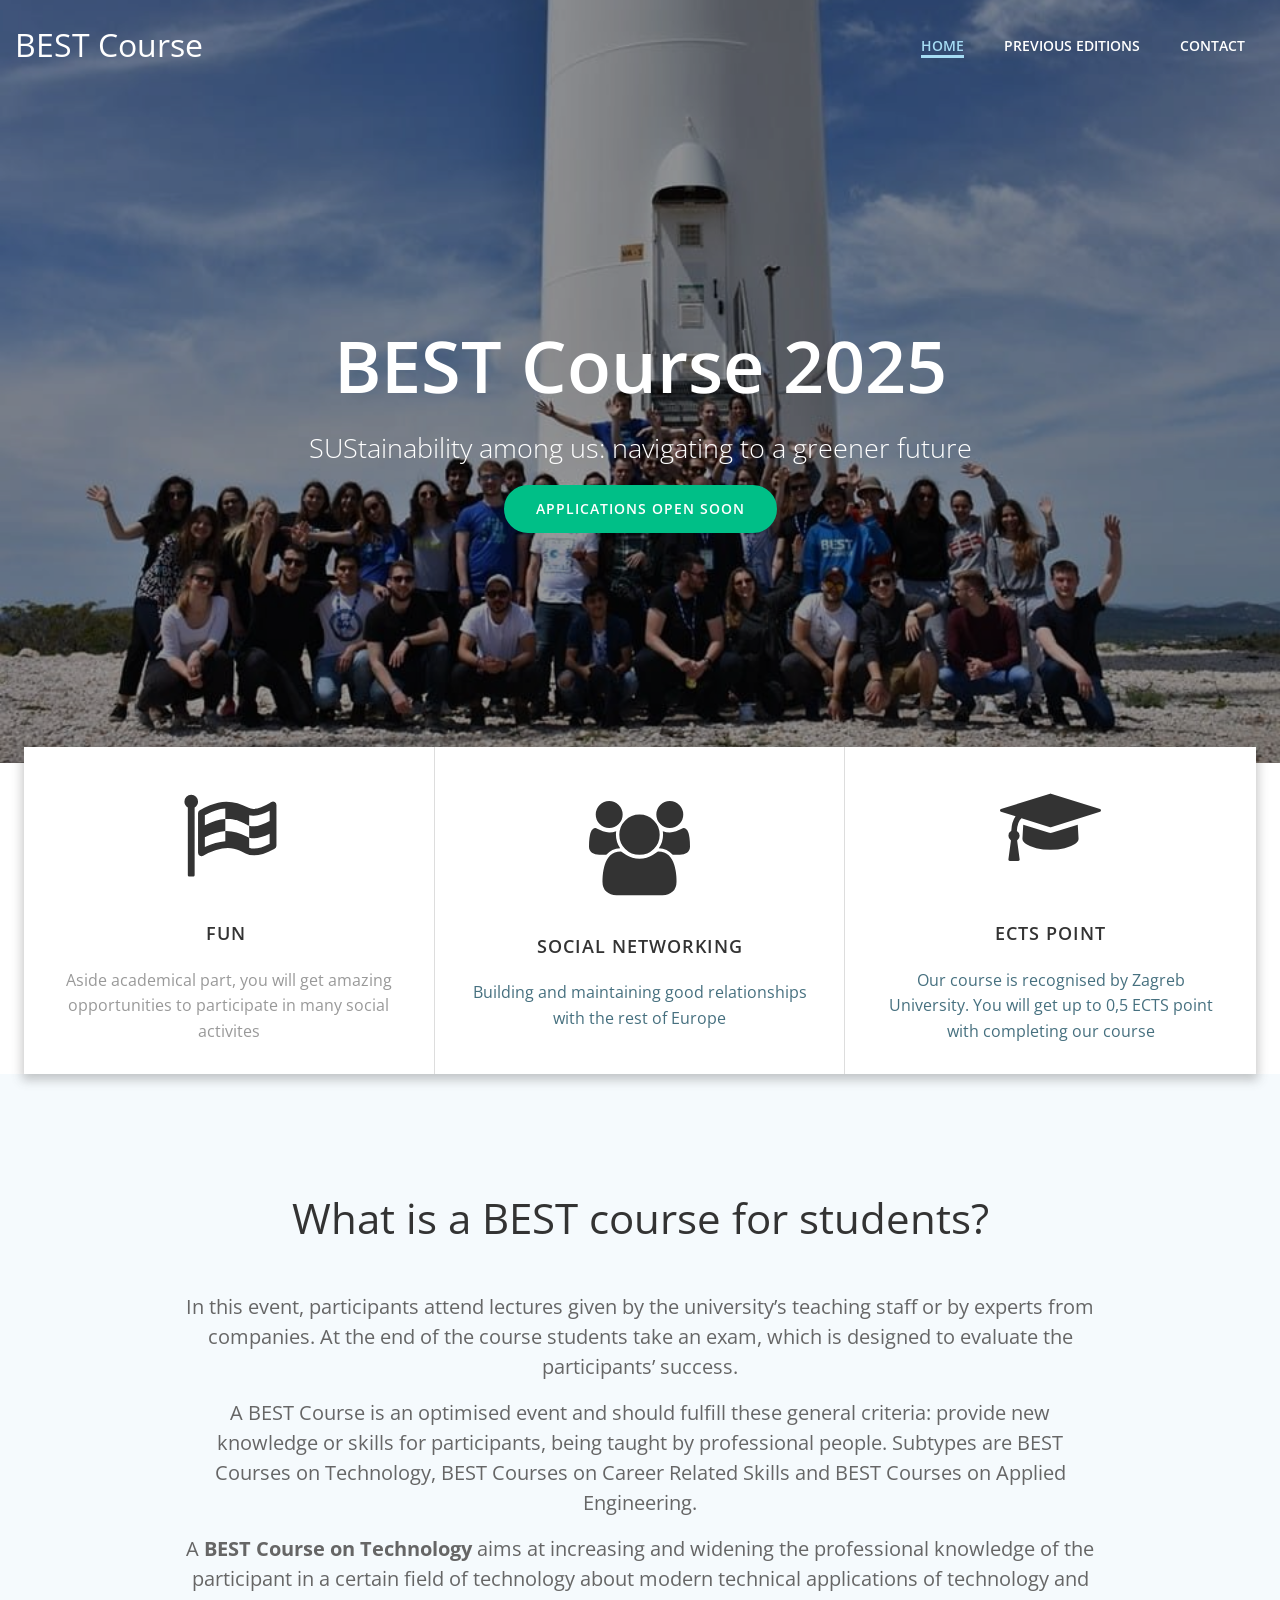
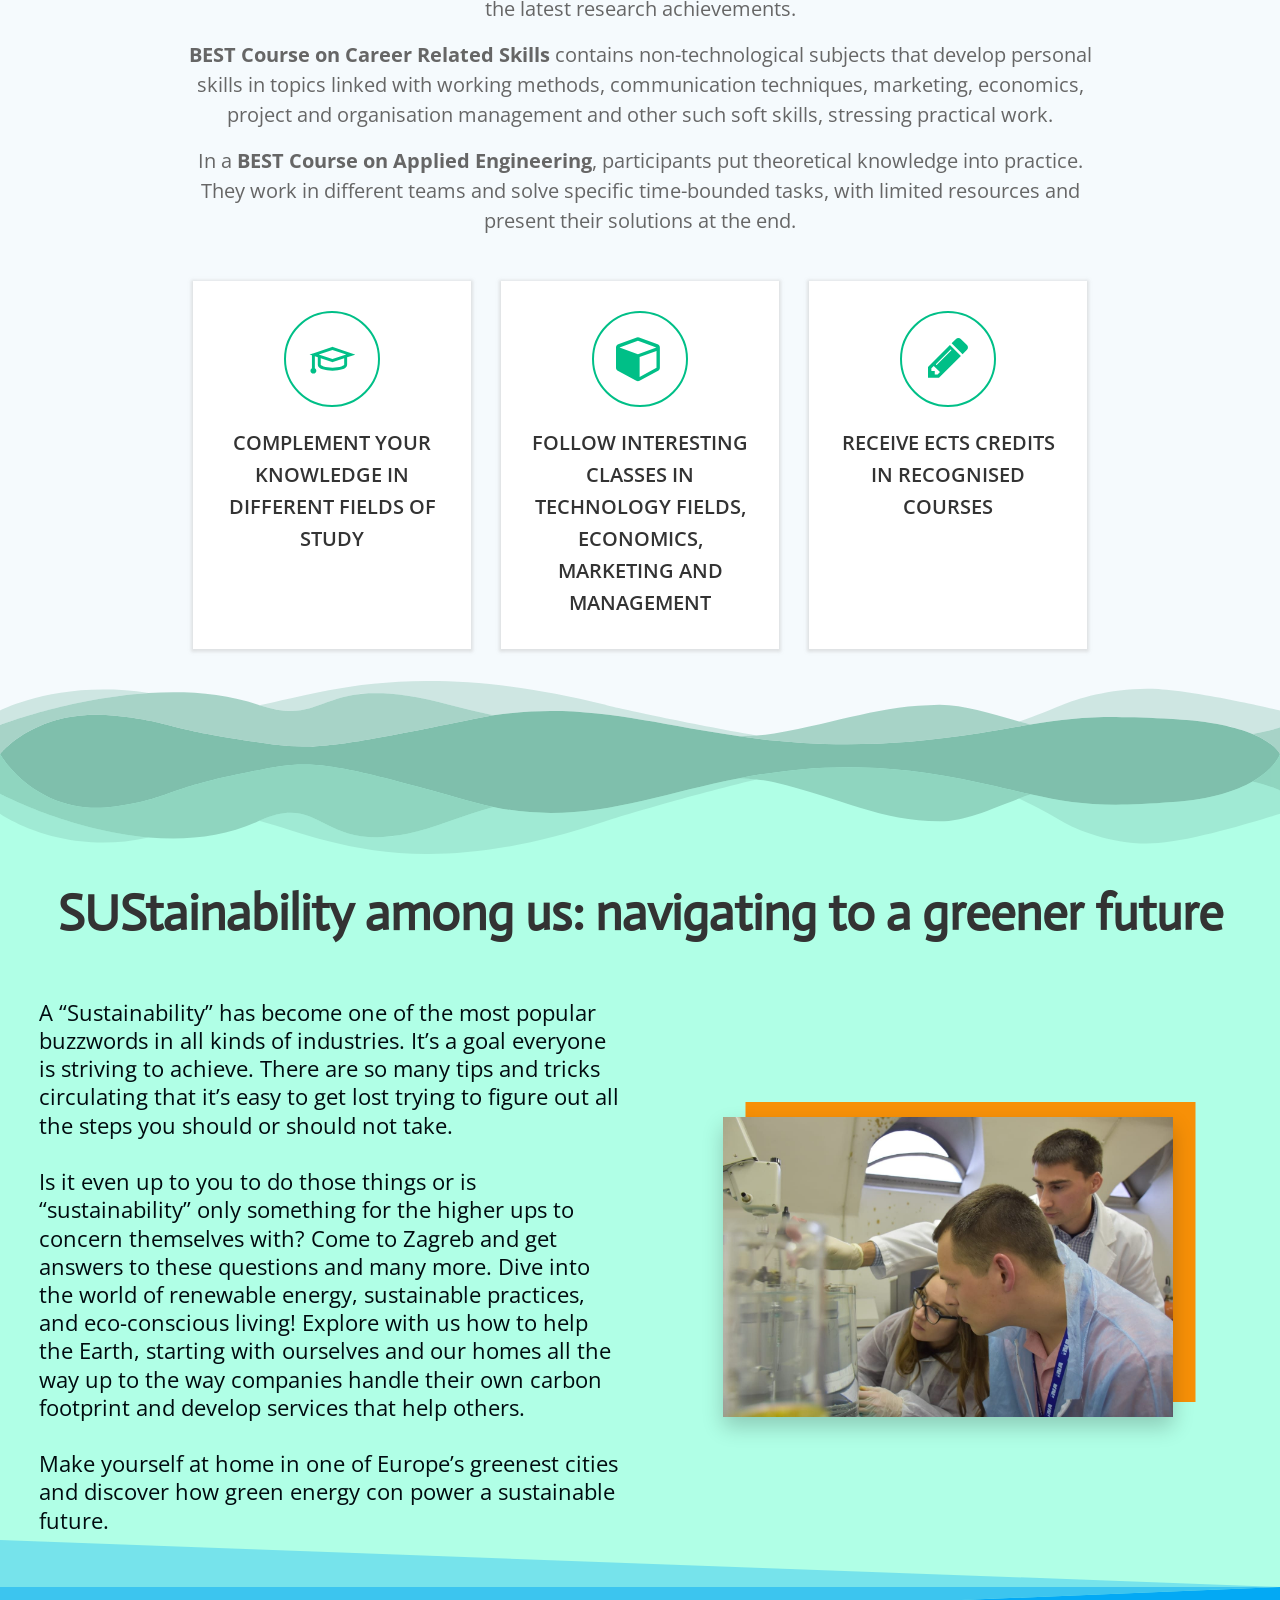
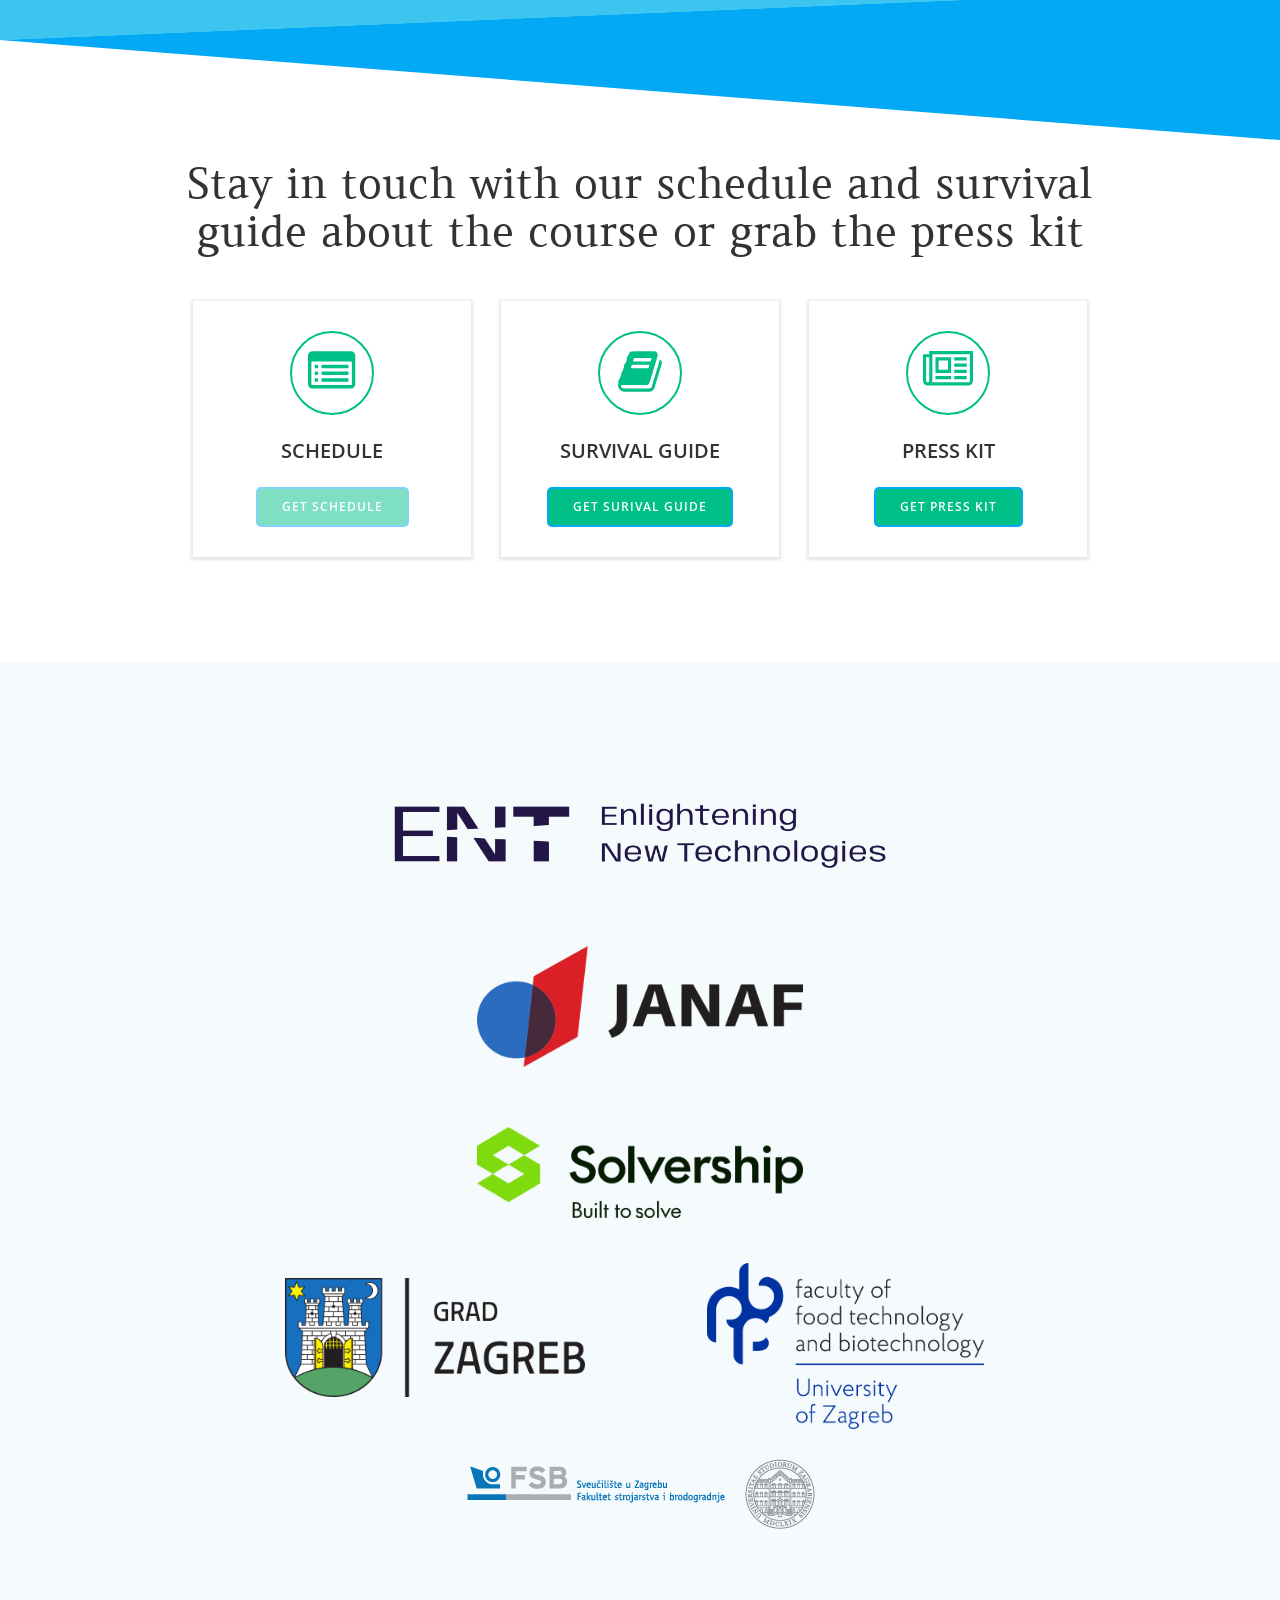
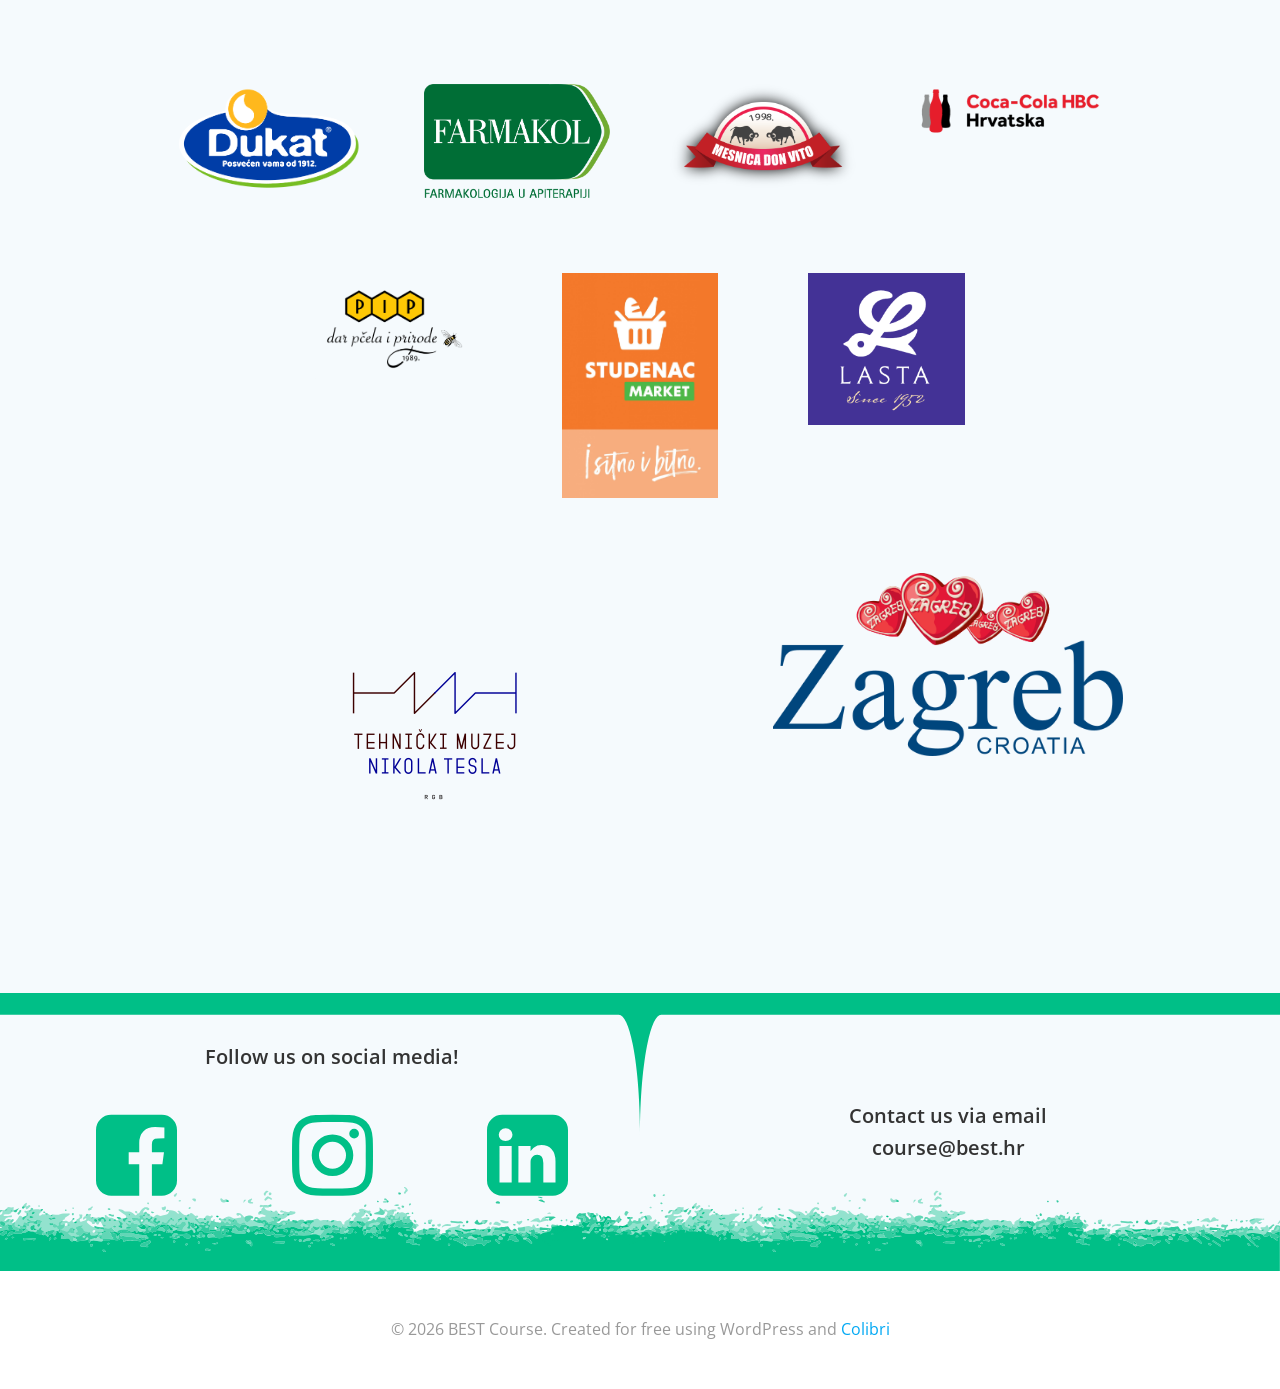
==== index.html @ 65ab0d99 "Disable the Get Schedule link instead of removing it The link pointed at a Google Drive file that no" ====
<!DOCTYPE html>
<html lang="en-US">
<head>
    <meta charset="UTF-8">
    <meta name="viewport" content="width=device-width, initial-scale=1">
    <link rel="profile" href="http://gmpg.org/xfn/11">
	<title>BEST Course &#8211; BEST Course</title>
<link rel='dns-prefetch' href='//fonts.googleapis.com' />
<link rel='dns-prefetch' href='//s.w.org' />
<!-- This site uses the Google Analytics by MonsterInsights plugin v7.10.4 - Using Analytics tracking - https://www.monsterinsights.com/ -->
<script type="text/javascript" data-cfasync="false">
	var mi_version         = '7.10.4';
	var mi_track_user      = true;
	var mi_no_track_reason = '';
	
	var disableStr = 'ga-disable-UA-112684001-1';

	/* Function to detect opted out users */
	function __gaTrackerIsOptedOut() {
		return document.cookie.indexOf(disableStr + '=true') > -1;
	}

	/* Disable tracking if the opt-out cookie exists. */
	if ( __gaTrackerIsOptedOut() ) {
		window[disableStr] = true;
	}

	/* Opt-out function */
	function __gaTrackerOptout() {
	  document.cookie = disableStr + '=true; expires=Thu, 31 Dec 2099 23:59:59 UTC; path=/';
	  window[disableStr] = true;
	}
	
	if ( mi_track_user ) {
		(function(i,s,o,g,r,a,m){i['GoogleAnalyticsObject']=r;i[r]=i[r]||function(){
			(i[r].q=i[r].q||[]).push(arguments)},i[r].l=1*new Date();a=s.createElement(o),
			m=s.getElementsByTagName(o)[0];a.async=1;a.src=g;m.parentNode.insertBefore(a,m)
		})(window,document,'script','//www.google-analytics.com/analytics.js','__gaTracker');

		__gaTracker('create', 'UA-112684001-1', 'auto');
		__gaTracker('set', 'forceSSL', true);
		__gaTracker('require', 'displayfeatures');
		__gaTracker('send','pageview');
	} else {
		console.log( "" );
		(function() {
			/* https://developers.google.com/analytics/devguides/collection/analyticsjs/ */
			var noopfn = function() {
				return null;
			};
			var noopnullfn = function() {
				return null;
			};
			var Tracker = function() {
				return null;
			};
			var p = Tracker.prototype;
			p.get = noopfn;
			p.set = noopfn;
			p.send = noopfn;
			var __gaTracker = function() {
				var len = arguments.length;
				if ( len === 0 ) {
					return;
				}
				var f = arguments[len-1];
				if ( typeof f !== 'object' || f === null || typeof f.hitCallback !== 'function' ) {
					console.log( 'Not running function __gaTracker(' + arguments[0] + " ....) because you are not being tracked. " + mi_no_track_reason );
					return;
				}
				try {
					f.hitCallback();
				} catch (ex) {

				}
			};
			__gaTracker.create = function() {
				return new Tracker();
			};
			__gaTracker.getByName = noopnullfn;
			__gaTracker.getAll = function() {
				return [];
			};
			__gaTracker.remove = noopfn;
			window['__gaTracker'] = __gaTracker;
					})();
		}
</script>
<!-- / Google Analytics by MonsterInsights -->
		<script type="text/javascript">
			window._wpemojiSettings = {"baseUrl":"https:\/\/s.w.org\/images\/core\/emoji\/12.0.0-1\/72x72\/","ext":".png","svgUrl":"https:\/\/s.w.org\/images\/core\/emoji\/12.0.0-1\/svg\/","svgExt":".svg","source":{"concatemoji":"wp-includes\/js\/wp-emoji-release.min.js"}};
			/*! This file is auto-generated */
			!function(e,a,t){var n,r,o,i=a.createElement("canvas"),p=i.getContext&&i.getContext("2d");function s(e,t){var a=String.fromCharCode;p.clearRect(0,0,i.width,i.height),p.fillText(a.apply(this,e),0,0);e=i.toDataURL();return p.clearRect(0,0,i.width,i.height),p.fillText(a.apply(this,t),0,0),e===i.toDataURL()}function c(e){var t=a.createElement("script");t.src=e,t.defer=t.type="text/javascript",a.getElementsByTagName("head")[0].appendChild(t)}for(o=Array("flag","emoji"),t.supports={everything:!0,everythingExceptFlag:!0},r=0;r<o.length;r++)t.supports[o[r]]=function(e){if(!p||!p.fillText)return!1;switch(p.textBaseline="top",p.font="600 32px Arial",e){case"flag":return s([127987,65039,8205,9895,65039],[127987,65039,8203,9895,65039])?!1:!s([55356,56826,55356,56819],[55356,56826,8203,55356,56819])&&!s([55356,57332,56128,56423,56128,56418,56128,56421,56128,56430,56128,56423,56128,56447],[55356,57332,8203,56128,56423,8203,56128,56418,8203,56128,56421,8203,56128,56430,8203,56128,56423,8203,56128,56447]);case"emoji":return!s([55357,56424,55356,57342,8205,55358,56605,8205,55357,56424,55356,57340],[55357,56424,55356,57342,8203,55358,56605,8203,55357,56424,55356,57340])}return!1}(o[r]),t.supports.everything=t.supports.everything&&t.supports[o[r]],"flag"!==o[r]&&(t.supports.everythingExceptFlag=t.supports.everythingExceptFlag&&t.supports[o[r]]);t.supports.everythingExceptFlag=t.supports.everythingExceptFlag&&!t.supports.flag,t.DOMReady=!1,t.readyCallback=function(){t.DOMReady=!0},t.supports.everything||(n=function(){t.readyCallback()},a.addEventListener?(a.addEventListener("DOMContentLoaded",n,!1),e.addEventListener("load",n,!1)):(e.attachEvent("onload",n),a.attachEvent("onreadystatechange",function(){"complete"===a.readyState&&t.readyCallback()})),(n=t.source||{}).concatemoji?c(n.concatemoji):n.wpemoji&&n.twemoji&&(c(n.twemoji),c(n.wpemoji)))}(window,document,window._wpemojiSettings);
		</script>
		<style type="text/css">
img.wp-smiley,
img.emoji {
	display: inline !important;
	border: none !important;
	box-shadow: none !important;
	height: 1em !important;
	width: 1em !important;
	margin: 0 .07em !important;
	vertical-align: -0.1em !important;
	background: none !important;
	padding: 0 !important;
}
</style>
	<link rel='stylesheet' id='extend-builder-css-css'  href='wp-content/plugins/colibri-page-builder/extend-builder/assets/static/css/theme.css' type='text/css' media='all' />
<style id='extend-builder-css-inline-css' type='text/css'>
/* page css */
/* part css : theme-shapes */
.colibri-shape-circles {
background-image:url('wp-content/themes/colibri-wp/resources/images/header-shapes/circles.png')
}
.colibri-shape-10degree-stripes {
background-image:url('wp-content/themes/colibri-wp/resources/images/header-shapes/10degree-stripes.png')
}
.colibri-shape-rounded-squares-blue {
background-image:url('wp-content/themes/colibri-wp/resources/images/header-shapes/rounded-squares-blue.png')
}
.colibri-shape-many-rounded-squares-blue {
background-image:url('wp-content/themes/colibri-wp/resources/images/header-shapes/many-rounded-squares-blue.png')
}
.colibri-shape-two-circles {
background-image:url('wp-content/themes/colibri-wp/resources/images/header-shapes/two-circles.png')
}
.colibri-shape-circles-2 {
background-image:url('wp-content/themes/colibri-wp/resources/images/header-shapes/circles-2.png')
}
.colibri-shape-circles-3 {
background-image:url('wp-content/themes/colibri-wp/resources/images/header-shapes/circles-3.png')
}
.colibri-shape-circles-gradient {
background-image:url('wp-content/themes/colibri-wp/resources/images/header-shapes/circles-gradient.png')
}
.colibri-shape-circles-white-gradient {
background-image:url('wp-content/themes/colibri-wp/resources/images/header-shapes/circles-white-gradient.png')
}
.colibri-shape-waves {
background-image:url('wp-content/themes/colibri-wp/resources/images/header-shapes/waves.png')
}
.colibri-shape-waves-inverted {
background-image:url('wp-content/themes/colibri-wp/resources/images/header-shapes/waves-inverted.png')
}
.colibri-shape-dots {
background-image:url('wp-content/themes/colibri-wp/resources/images/header-shapes/dots.png')
}
.colibri-shape-left-tilted-lines {
background-image:url('wp-content/themes/colibri-wp/resources/images/header-shapes/left-tilted-lines.png')
}
.colibri-shape-right-tilted-lines {
background-image:url('wp-content/themes/colibri-wp/resources/images/header-shapes/right-tilted-lines.png')
}
.colibri-shape-right-tilted-strips {
background-image:url('wp-content/themes/colibri-wp/resources/images/header-shapes/right-tilted-strips.png')
}
/* part css : theme */

.h-y-container > *:not(:last-child), .h-x-container-inner > * {
  margin-bottom: 20px;
}
.h-x-container-inner, .h-column__content > .h-x-container > *:last-child {
  margin-bottom: -20px;
}
.h-x-container-inner > * {
  padding-left: 10px;
  padding-right: 10px;
}
.h-x-container-inner {
  margin-left: -10px;
  margin-right: -10px;
}
[class*=style-], [class*=local-style-], .h-global-transition, .h-global-transition-all, .h-global-transition-all * {
  transition-duration: 0.5s;
}
.wp-block-button .wp-block-button__link:not(.has-background),.wp-block-file .wp-block-file__button {
  background-color: #03a9f4;
  background-image: none;
}
.wp-block-button .wp-block-button__link:not(.has-background):hover,.wp-block-button .wp-block-button__link:not(.has-background):focus,.wp-block-button .wp-block-button__link:not(.has-background):active,.wp-block-file .wp-block-file__button:hover,.wp-block-file .wp-block-file__button:focus,.wp-block-file .wp-block-file__button:active {
  background-color: rgb(2, 110, 159);
  background-image: none;
}
.wp-block-button.is-style-outline .wp-block-button__link:not(.has-background) {
  color: #03a9f4;
  background-color: transparent;
  background-image: none;
  border-top-width: 2px;
  border-top-color: #03a9f4;
  border-top-style: solid;
  border-right-width: 2px;
  border-right-color: #03a9f4;
  border-right-style: solid;
  border-bottom-width: 2px;
  border-bottom-color: #03a9f4;
  border-bottom-style: solid;
  border-left-width: 2px;
  border-left-color: #03a9f4;
  border-left-style: solid;
}
.wp-block-button.is-style-outline .wp-block-button__link:not(.has-background):hover,.wp-block-button.is-style-outline .wp-block-button__link:not(.has-background):focus,.wp-block-button.is-style-outline .wp-block-button__link:not(.has-background):active {
  color: #fff;
  background-color: #03a9f4;
  background-image: none;
}
.has-background-color,*[class^="wp-block-"].is-style-solid-color {
  background-color: #03a9f4;
  background-image: none;
}
.has-colibri-color-1-background-color {
  background-color: #03a9f4;
  background-image: none;
}
.wp-block-button .wp-block-button__link.has-colibri-color-1-background-color {
  background-color: #03a9f4;
  background-image: none;
}
.wp-block-button .wp-block-button__link.has-colibri-color-1-background-color:hover,.wp-block-button .wp-block-button__link.has-colibri-color-1-background-color:focus,.wp-block-button .wp-block-button__link.has-colibri-color-1-background-color:active {
  background-color: rgb(2, 110, 159);
  background-image: none;
}
.wp-block-button.is-style-outline .wp-block-button__link.has-colibri-color-1-background-color {
  color: #03a9f4;
  background-color: transparent;
  background-image: none;
  border-top-width: 2px;
  border-top-color: #03a9f4;
  border-top-style: solid;
  border-right-width: 2px;
  border-right-color: #03a9f4;
  border-right-style: solid;
  border-bottom-width: 2px;
  border-bottom-color: #03a9f4;
  border-bottom-style: solid;
  border-left-width: 2px;
  border-left-color: #03a9f4;
  border-left-style: solid;
}
.wp-block-button.is-style-outline .wp-block-button__link.has-colibri-color-1-background-color:hover,.wp-block-button.is-style-outline .wp-block-button__link.has-colibri-color-1-background-color:focus,.wp-block-button.is-style-outline .wp-block-button__link.has-colibri-color-1-background-color:active {
  color: #fff;
  background-color: #03a9f4;
  background-image: none;
}
*[class^="wp-block-"].has-colibri-color-1-background-color,*[class^="wp-block-"] .has-colibri-color-1-background-color,*[class^="wp-block-"].is-style-solid-color.has-colibri-color-1-color,*[class^="wp-block-"].is-style-solid-color blockquote.has-colibri-color-1-color,*[class^="wp-block-"].is-style-solid-color blockquote.has-colibri-color-1-color p {
  background-color: #03a9f4;
  background-image: none;
}
.has-colibri-color-1-color {
  color: #03a9f4;
}
.has-colibri-color-2-background-color {
  background-color: #f79007;
  background-image: none;
}
.wp-block-button .wp-block-button__link.has-colibri-color-2-background-color {
  background-color: #f79007;
  background-image: none;
}
.wp-block-button .wp-block-button__link.has-colibri-color-2-background-color:hover,.wp-block-button .wp-block-button__link.has-colibri-color-2-background-color:focus,.wp-block-button .wp-block-button__link.has-colibri-color-2-background-color:active {
  background-color: rgb(162, 94, 5);
  background-image: none;
}
.wp-block-button.is-style-outline .wp-block-button__link.has-colibri-color-2-background-color {
  color: #f79007;
  background-color: transparent;
  background-image: none;
  border-top-width: 2px;
  border-top-color: #f79007;
  border-top-style: solid;
  border-right-width: 2px;
  border-right-color: #f79007;
  border-right-style: solid;
  border-bottom-width: 2px;
  border-bottom-color: #f79007;
  border-bottom-style: solid;
  border-left-width: 2px;
  border-left-color: #f79007;
  border-left-style: solid;
}
.wp-block-button.is-style-outline .wp-block-button__link.has-colibri-color-2-background-color:hover,.wp-block-button.is-style-outline .wp-block-button__link.has-colibri-color-2-background-color:focus,.wp-block-button.is-style-outline .wp-block-button__link.has-colibri-color-2-background-color:active {
  color: #fff;
  background-color: #f79007;
  background-image: none;
}
*[class^="wp-block-"].has-colibri-color-2-background-color,*[class^="wp-block-"] .has-colibri-color-2-background-color,*[class^="wp-block-"].is-style-solid-color.has-colibri-color-2-color,*[class^="wp-block-"].is-style-solid-color blockquote.has-colibri-color-2-color,*[class^="wp-block-"].is-style-solid-color blockquote.has-colibri-color-2-color p {
  background-color: #f79007;
  background-image: none;
}
.has-colibri-color-2-color {
  color: #f79007;
}
.has-colibri-color-3-background-color {
  background-color: #00bf87;
  background-image: none;
}
.wp-block-button .wp-block-button__link.has-colibri-color-3-background-color {
  background-color: #00bf87;
  background-image: none;
}
.wp-block-button .wp-block-button__link.has-colibri-color-3-background-color:hover,.wp-block-button .wp-block-button__link.has-colibri-color-3-background-color:focus,.wp-block-button .wp-block-button__link.has-colibri-color-3-background-color:active {
  background-color: rgb(0, 106, 75);
  background-image: none;
}
.wp-block-button.is-style-outline .wp-block-button__link.has-colibri-color-3-background-color {
  color: #00bf87;
  background-color: transparent;
  background-image: none;
  border-top-width: 2px;
  border-top-color: #00bf87;
  border-top-style: solid;
  border-right-width: 2px;
  border-right-color: #00bf87;
  border-right-style: solid;
  border-bottom-width: 2px;
  border-bottom-color: #00bf87;
  border-bottom-style: solid;
  border-left-width: 2px;
  border-left-color: #00bf87;
  border-left-style: solid;
}
.wp-block-button.is-style-outline .wp-block-button__link.has-colibri-color-3-background-color:hover,.wp-block-button.is-style-outline .wp-block-button__link.has-colibri-color-3-background-color:focus,.wp-block-button.is-style-outline .wp-block-button__link.has-colibri-color-3-background-color:active {
  color: #fff;
  background-color: #00bf87;
  background-image: none;
}
*[class^="wp-block-"].has-colibri-color-3-background-color,*[class^="wp-block-"] .has-colibri-color-3-background-color,*[class^="wp-block-"].is-style-solid-color.has-colibri-color-3-color,*[class^="wp-block-"].is-style-solid-color blockquote.has-colibri-color-3-color,*[class^="wp-block-"].is-style-solid-color blockquote.has-colibri-color-3-color p {
  background-color: #00bf87;
  background-image: none;
}
.has-colibri-color-3-color {
  color: #00bf87;
}
.has-colibri-color-4-background-color {
  background-color: #6632ff;
  background-image: none;
}
.wp-block-button .wp-block-button__link.has-colibri-color-4-background-color {
  background-color: #6632ff;
  background-image: none;
}
.wp-block-button .wp-block-button__link.has-colibri-color-4-background-color:hover,.wp-block-button .wp-block-button__link.has-colibri-color-4-background-color:focus,.wp-block-button .wp-block-button__link.has-colibri-color-4-background-color:active {
  background-color: rgb(68, 33, 170);
  background-image: none;
}
.wp-block-button.is-style-outline .wp-block-button__link.has-colibri-color-4-background-color {
  color: #6632ff;
  background-color: transparent;
  background-image: none;
  border-top-width: 2px;
  border-top-color: #6632ff;
  border-top-style: solid;
  border-right-width: 2px;
  border-right-color: #6632ff;
  border-right-style: solid;
  border-bottom-width: 2px;
  border-bottom-color: #6632ff;
  border-bottom-style: solid;
  border-left-width: 2px;
  border-left-color: #6632ff;
  border-left-style: solid;
}
.wp-block-button.is-style-outline .wp-block-button__link.has-colibri-color-4-background-color:hover,.wp-block-button.is-style-outline .wp-block-button__link.has-colibri-color-4-background-color:focus,.wp-block-button.is-style-outline .wp-block-button__link.has-colibri-color-4-background-color:active {
  color: #fff;
  background-color: #6632ff;
  background-image: none;
}
*[class^="wp-block-"].has-colibri-color-4-background-color,*[class^="wp-block-"] .has-colibri-color-4-background-color,*[class^="wp-block-"].is-style-solid-color.has-colibri-color-4-color,*[class^="wp-block-"].is-style-solid-color blockquote.has-colibri-color-4-color,*[class^="wp-block-"].is-style-solid-color blockquote.has-colibri-color-4-color p {
  background-color: #6632ff;
  background-image: none;
}
.has-colibri-color-4-color {
  color: #6632ff;
}
.has-colibri-color-5-background-color {
  background-color: #FFFFFF;
  background-image: none;
}
.wp-block-button .wp-block-button__link.has-colibri-color-5-background-color {
  background-color: #FFFFFF;
  background-image: none;
}
.wp-block-button .wp-block-button__link.has-colibri-color-5-background-color:hover,.wp-block-button .wp-block-button__link.has-colibri-color-5-background-color:focus,.wp-block-button .wp-block-button__link.has-colibri-color-5-background-color:active {
  background-color: rgb(102, 102, 102);
  background-image: none;
}
.wp-block-button.is-style-outline .wp-block-button__link.has-colibri-color-5-background-color {
  color: #FFFFFF;
  background-color: transparent;
  background-image: none;
  border-top-width: 2px;
  border-top-color: #FFFFFF;
  border-top-style: solid;
  border-right-width: 2px;
  border-right-color: #FFFFFF;
  border-right-style: solid;
  border-bottom-width: 2px;
  border-bottom-color: #FFFFFF;
  border-bottom-style: solid;
  border-left-width: 2px;
  border-left-color: #FFFFFF;
  border-left-style: solid;
}
.wp-block-button.is-style-outline .wp-block-button__link.has-colibri-color-5-background-color:hover,.wp-block-button.is-style-outline .wp-block-button__link.has-colibri-color-5-background-color:focus,.wp-block-button.is-style-outline .wp-block-button__link.has-colibri-color-5-background-color:active {
  color: #fff;
  background-color: #FFFFFF;
  background-image: none;
}
*[class^="wp-block-"].has-colibri-color-5-background-color,*[class^="wp-block-"] .has-colibri-color-5-background-color,*[class^="wp-block-"].is-style-solid-color.has-colibri-color-5-color,*[class^="wp-block-"].is-style-solid-color blockquote.has-colibri-color-5-color,*[class^="wp-block-"].is-style-solid-color blockquote.has-colibri-color-5-color p {
  background-color: #FFFFFF;
  background-image: none;
}
.has-colibri-color-5-color {
  color: #FFFFFF;
}
.has-colibri-color-6-background-color {
  background-color: #000000;
  background-image: none;
}
.wp-block-button .wp-block-button__link.has-colibri-color-6-background-color {
  background-color: #000000;
  background-image: none;
}
.wp-block-button .wp-block-button__link.has-colibri-color-6-background-color:hover,.wp-block-button .wp-block-button__link.has-colibri-color-6-background-color:focus,.wp-block-button .wp-block-button__link.has-colibri-color-6-background-color:active {
  background-color: rgb(51, 51, 51);
  background-image: none;
}
.wp-block-button.is-style-outline .wp-block-button__link.has-colibri-color-6-background-color {
  color: #000000;
  background-color: transparent;
  background-image: none;
  border-top-width: 2px;
  border-top-color: #000000;
  border-top-style: solid;
  border-right-width: 2px;
  border-right-color: #000000;
  border-right-style: solid;
  border-bottom-width: 2px;
  border-bottom-color: #000000;
  border-bottom-style: solid;
  border-left-width: 2px;
  border-left-color: #000000;
  border-left-style: solid;
}
.wp-block-button.is-style-outline .wp-block-button__link.has-colibri-color-6-background-color:hover,.wp-block-button.is-style-outline .wp-block-button__link.has-colibri-color-6-background-color:focus,.wp-block-button.is-style-outline .wp-block-button__link.has-colibri-color-6-background-color:active {
  color: #fff;
  background-color: #000000;
  background-image: none;
}
*[class^="wp-block-"].has-colibri-color-6-background-color,*[class^="wp-block-"] .has-colibri-color-6-background-color,*[class^="wp-block-"].is-style-solid-color.has-colibri-color-6-color,*[class^="wp-block-"].is-style-solid-color blockquote.has-colibri-color-6-color,*[class^="wp-block-"].is-style-solid-color blockquote.has-colibri-color-6-color p {
  background-color: #000000;
  background-image: none;
}
.has-colibri-color-6-color {
  color: #000000;
}
.h-section-global-spacing {
  padding-top: 90px;
  padding-bottom: 90px;
}
body {
  font-family: Open Sans;
  font-weight: 400;
  font-size: 16px;
  line-height: 1.6;
  color: rgb(153, 153, 153);
}
body a {
  font-family: Open Sans;
  font-weight: 400;
  text-decoration: none;
  font-size: 1em;
  line-height: 1.5;
  color: #03a9f4;
}
body p {
  margin-bottom: 16px;
  font-family: Open Sans;
  font-weight: 400;
  font-size: 16px;
  line-height: 1.6;
  color: rgb(153, 153, 153);
}
body .h-lead p {
  margin-bottom: 16px;
  font-family: Open Sans;
  font-weight: 300;
  font-size: 1.25em;
  line-height: 1.5;
  color: rgb(102, 102, 102);
}
body blockquote p {
  margin-bottom: 16px;
  font-family: Open Sans;
  font-weight: 400;
  font-size: 16px;
  line-height: 1.6;
  color: rgb(153, 153, 153);
}
body h1 {
  margin-bottom: 16px;
  font-family: Open Sans;
  font-weight: 300;
  font-size: 3.375em;
  line-height: 1.26;
  color: rgb(51, 51, 51);
}
body h2 {
  margin-bottom: 16px;
  font-family: Open Sans;
  font-weight: 300;
  font-size: 2.625em;
  line-height: 1.143;
  color: rgb(51, 51, 51);
}
body h3 {
  margin-bottom: 16px;
  font-family: Open Sans;
  font-weight: 300;
  font-size: 2.25em;
  line-height: 1.25;
  color: rgb(51, 51, 51);
}
body h4 {
  margin-bottom: 16px;
  font-family: Open Sans;
  font-weight: 600;
  font-size: 1.25em;
  line-height: 1.6;
  color: rgb(51, 51, 51);
}
body h5 {
  margin-bottom: 16px;
  font-family: Open Sans;
  font-weight: 600;
  font-size: 1.125em;
  line-height: 1.55;
  color: rgb(51, 51, 51);
}
body h6 {
  margin-bottom: 16px;
  font-family: Open Sans;
  font-weight: 600;
  font-size: 1em;
  line-height: 1.6;
  color: rgb(51, 51, 51);
}


@media (min-width: 768px) and (max-width: 1023px){
.h-section-global-spacing {
  padding-top: 60px;
  padding-bottom: 60px;
}

}

@media (max-width: 767px){
.h-section-global-spacing {
  padding-top: 30px;
  padding-bottom: 30px;
}

}
/* part css : page */
#colibri .style-644 {
  height: auto;
  min-height: unset;
  background-color: #F5FAFD;
  background-image: none;
}
#colibri .style-646 {
  text-align: center;
  height: auto;
  min-height: unset;
  box-shadow: 0px 1px 3px 2px rgba(189, 189, 189, 0.4) ;
  background-color: #FFFFFF;
  background-image: none;
}
#colibri .style-647-icon {
  fill: #00bf87;
  width: 50px ;
  height: 50px;
  border-top-width: 2px;
  border-top-color: #00bf87;
  border-top-style: solid;
  border-top-left-radius: 300px;
  border-top-right-radius: 300px;
  border-right-width: 2px;
  border-right-color: #00bf87;
  border-right-style: solid;
  border-bottom-width: 2px;
  border-bottom-color: #00bf87;
  border-bottom-style: solid;
  border-bottom-left-radius: 300px;
  border-bottom-right-radius: 300px;
  border-left-width: 2px;
  border-left-color: #00bf87;
  border-left-style: solid;
  padding-top: 21px;
  padding-right: 21px;
  padding-bottom: 21px;
  padding-left: 21px;
}
#colibri .style-647-icon:hover {
  fill: rgb(0, 106, 75);
}
#colibri .style-648 p,#colibri .style-648  h1,#colibri .style-648  h2,#colibri .style-648  h3,#colibri .style-648  h4,#colibri .style-648  h5,#colibri .style-648  h6 {
  text-transform: uppercase;
}
#colibri .style-648 .text-wrapper-fancy svg path {
  stroke: #000000;
  stroke-linejoin: initial;
  stroke-linecap: initial;
  stroke-width: 8px;
}
#colibri .style-650 {
  text-align: center;
  height: auto;
  min-height: unset;
}
#colibri .style-651 p,#colibri .style-651  h1,#colibri .style-651  h2,#colibri .style-651  h3,#colibri .style-651  h4,#colibri .style-651  h5,#colibri .style-651  h6 {
  font-family: Open Sans;
  font-weight: 400;
}
#colibri .style-651 .text-wrapper-fancy svg path {
  stroke: #000000;
  stroke-linejoin: initial;
  stroke-linecap: initial;
  stroke-width: 8px;
}
#colibri .style-652 {
  font-family: Open Sans;
  font-weight: 400;
}
#colibri .style-652 p {
  font-family: Open Sans;
  font-weight: 400;
}
#colibri .style-653 {
  height: auto;
  min-height: unset;
  background-color: rgb(176, 255, 230);
  background-image: none;
}
#colibri .style-655 {
  text-align: center;
  height: auto;
  min-height: unset;
}
#colibri .style-656 p,#colibri .style-656  h1,#colibri .style-656  h2,#colibri .style-656  h3,#colibri .style-656  h4,#colibri .style-656  h5,#colibri .style-656  h6 {
  font-family: Actor;
  font-weight: 400;
  font-size: 3.1em;
  line-height: 1.6;
}
#colibri .style-656 .text-wrapper-fancy svg path {
  stroke: #000000;
  stroke-linejoin: initial;
  stroke-linecap: initial;
  stroke-width: 8px;
}
#colibri .style-658 {
  text-align: left;
  height: auto;
  min-height: unset;
}
#colibri .style-659 p,#colibri .style-659  h1,#colibri .style-659  h2,#colibri .style-659  h3,#colibri .style-659  h4,#colibri .style-659  h5,#colibri .style-659  h6 {
  font-family: Open Sans;
  font-weight: 400;
  font-size: 1.4em;
  color: rgb(0, 11, 15);
  text-align: left;
}
#colibri .style-659 .text-wrapper-fancy svg path {
  stroke: #000000;
  stroke-linejoin: initial;
  stroke-linecap: initial;
  stroke-width: 8px;
}
#colibri .style-660 {
  text-align: center;
  height: auto;
  min-height: unset;
}
#colibri .style-661-image {
  opacity: 1;
  box-shadow: 0px 10px 20px 0px rgba(0, 0, 0, 0.2) ;
}
#colibri .style-661-caption {
  margin-top: 10px;
}
#colibri .style-661-frameImage {
  z-index: -1;
  transform: translateX(5%) translateY(-5%);
  transform-origin: center center 0px;
  background-color: #f79007;
  height: 100%;
  width: 100% ;
  border-top-width: 10px;
  border-top-color: #f79007;
  border-top-style: none;
  border-right-width: 10px;
  border-right-color: #f79007;
  border-right-style: none;
  border-bottom-width: 10px;
  border-bottom-color: #f79007;
  border-bottom-style: none;
  border-left-width: 10px;
  border-left-color: #f79007;
  border-left-style: none;
}
#colibri .style-666 {
  height: auto;
  min-height: unset;
  background-color: #FFFFFF;
  background-image: none;
}
#colibri .style-668 {
  text-align: center;
  height: auto;
  min-height: unset;
  box-shadow: 0px 1px 3px 2px rgba(189, 189, 189, 0.4) ;
  background-color: #FFFFFF;
  background-image: none;
}
#colibri .style-669-icon {
  fill: #00bf87;
  width: 50px ;
  height: 50px;
  border-top-width: 2px;
  border-top-color: #00bf87;
  border-top-style: solid;
  border-top-left-radius: 300px;
  border-top-right-radius: 300px;
  border-right-width: 2px;
  border-right-color: #00bf87;
  border-right-style: solid;
  border-bottom-width: 2px;
  border-bottom-color: #00bf87;
  border-bottom-style: solid;
  border-bottom-left-radius: 300px;
  border-bottom-right-radius: 300px;
  border-left-width: 2px;
  border-left-color: #00bf87;
  border-left-style: solid;
  padding-top: 15px;
  padding-right: 15px;
  padding-bottom: 15px;
  padding-left: 15px;
}
#colibri .style-669-icon:hover {
  fill: rgb(0, 106, 75);
}
#colibri .style-670 p,#colibri .style-670  h1,#colibri .style-670  h2,#colibri .style-670  h3,#colibri .style-670  h4,#colibri .style-670  h5,#colibri .style-670  h6 {
  text-transform: uppercase;
}
#colibri .style-670 .text-wrapper-fancy svg path {
  stroke: #000000;
  stroke-linejoin: initial;
  stroke-linecap: initial;
  stroke-width: 8px;
}
#colibri .style-672-icon {
  width: 12px;
  height: 12px;
  margin-right: 10px;
  margin-left: 0px;
}
#colibri .style-672 {
  padding-top: 12px;
  padding-right: 24px;
  padding-bottom: 12px;
  padding-left: 24px;
  font-family: Open Sans;
  font-weight: 600;
  text-transform: uppercase;
  font-size: 12px;
  line-height: 1;
  letter-spacing: 1px;
  color: #fff;
  background-color: #00bf87;
  background-image: none;
  border-top-width: 2px;
  border-top-color: rgb(3, 169, 244);
  border-top-style: solid;
  border-top-left-radius: 5px;
  border-top-right-radius: 5px;
  border-right-width: 2px;
  border-right-color: rgb(3, 169, 244);
  border-right-style: solid;
  border-bottom-width: 2px;
  border-bottom-color: rgb(3, 169, 244);
  border-bottom-style: solid;
  border-bottom-left-radius: 5px;
  border-bottom-right-radius: 5px;
  border-left-width: 2px;
  border-left-color: rgb(3, 169, 244);
  border-left-style: solid;
  transition-duration: 0.5s;
  text-align: center;
}
#colibri .style-672:hover,#colibri .style-672:focus {
  color: rgb(231, 236, 241);
  background-color: rgb(0, 106, 75);
  border-top-color: rgb(7, 35, 59);
  border-right-color: rgb(7, 35, 59);
  border-bottom-color: rgb(7, 35, 59);
  border-left-color: rgb(7, 35, 59);
  box-shadow: none;
}
#colibri .style-672:active .style-672-icon {
  width: 12px;
  height: 12px;
  margin-right: 10px;
  margin-left: 0px;
}
#colibri .style-674 {
  text-align: center;
  height: auto;
  min-height: unset;
}
#colibri .style-675 p,#colibri .style-675  h1,#colibri .style-675  h2,#colibri .style-675  h3,#colibri .style-675  h4,#colibri .style-675  h5,#colibri .style-675  h6 {
  font-family: Amethysta;
  font-weight: 400;
}
#colibri .style-675 .text-wrapper-fancy svg path {
  stroke: #000000;
  stroke-linejoin: initial;
  stroke-linecap: initial;
  stroke-width: 8px;
}
#colibri .style-738 {
  height: auto;
  min-height: unset;
  background-color: #F5FAFD;
  background-image: none;
}
#colibri .style-740 {
  text-align: center;
  height: auto;
  min-height: unset;
}
#colibri .style-741-image {
  opacity: 1;
}
#colibri .style-741-caption {
  margin-top: 10px;
}
#colibri .style-741-frameImage {
  z-index: -1;
  transform: translateX(10%) translateY(10%);
  transform-origin: center center 0px;
  background-color: rgb(0,0,0);
  height: 100%;
  width: 100% ;
  border-top-width: 10px;
  border-top-color: rgb(0,0,0);
  border-top-style: none;
  border-right-width: 10px;
  border-right-color: rgb(0,0,0);
  border-right-style: none;
  border-bottom-width: 10px;
  border-bottom-color: rgb(0,0,0);
  border-bottom-style: none;
  border-left-width: 10px;
  border-left-color: rgb(0,0,0);
  border-left-style: none;
}
#colibri .style-751 {
  text-align: center;
  height: auto;
  min-height: unset;
}
#colibri .style-752-image {
  opacity: 1;
}
#colibri .style-752-caption {
  margin-top: 10px;
}
#colibri .style-752-frameImage {
  z-index: -1;
  transform: translateX(10%) translateY(10%);
  transform-origin: center center 0px;
  background-color: rgb(0,0,0);
  height: 100%;
  width: 100% ;
  border-top-width: 10px;
  border-top-color: rgb(0,0,0);
  border-top-style: none;
  border-right-width: 10px;
  border-right-color: rgb(0,0,0);
  border-right-style: none;
  border-bottom-width: 10px;
  border-bottom-color: rgb(0,0,0);
  border-bottom-style: none;
  border-left-width: 10px;
  border-left-color: rgb(0,0,0);
  border-left-style: none;
}
#colibri .style-761 {
  text-align: center;
  height: auto;
  min-height: unset;
}
#colibri .style-762 {
  text-align: center;
  height: auto;
  min-height: unset;
}
#colibri .style-763-image {
  opacity: 1;
}
#colibri .style-763-caption {
  margin-top: 10px;
}
#colibri .style-763-frameImage {
  z-index: -1;
  transform: translateX(10%) translateY(10%);
  transform-origin: center center 0px;
  background-color: rgb(0,0,0);
  height: 100%;
  width: 100% ;
  border-top-width: 10px;
  border-top-color: rgb(0,0,0);
  border-top-style: none;
  border-right-width: 10px;
  border-right-color: rgb(0,0,0);
  border-right-style: none;
  border-bottom-width: 10px;
  border-bottom-color: rgb(0,0,0);
  border-bottom-style: none;
  border-left-width: 10px;
  border-left-color: rgb(0,0,0);
  border-left-style: none;
}
#colibri .style-764-image {
  opacity: 1;
}
#colibri .style-764-caption {
  margin-top: 10px;
}
#colibri .style-764-frameImage {
  z-index: -1;
  transform: translateX(10%) translateY(10%);
  transform-origin: center center 0px;
  background-color: rgb(0,0,0);
  height: 100%;
  width: 100% ;
  border-top-width: 10px;
  border-top-color: rgb(0,0,0);
  border-top-style: none;
  border-right-width: 10px;
  border-right-color: rgb(0,0,0);
  border-right-style: none;
  border-bottom-width: 10px;
  border-bottom-color: rgb(0,0,0);
  border-bottom-style: none;
  border-left-width: 10px;
  border-left-color: rgb(0,0,0);
  border-left-style: none;
}
#colibri .style-771 {
  text-align: center;
  height: auto;
  min-height: unset;
}
#colibri .style-773-image {
  opacity: 1;
}
#colibri .style-773-caption {
  margin-top: 10px;
}
#colibri .style-773-frameImage {
  z-index: -1;
  transform: translateX(10%) translateY(10%);
  transform-origin: center center 0px;
  background-color: rgb(0,0,0);
  height: 100%;
  width: 100% ;
  border-top-width: 10px;
  border-top-color: rgb(0,0,0);
  border-top-style: none;
  border-right-width: 10px;
  border-right-color: rgb(0,0,0);
  border-right-style: none;
  border-bottom-width: 10px;
  border-bottom-color: rgb(0,0,0);
  border-bottom-style: none;
  border-left-width: 10px;
  border-left-color: rgb(0,0,0);
  border-left-style: none;
}
#colibri .style-775 {
  text-align: center;
  height: auto;
  min-height: unset;
}
#colibri .style-777 {
  height: 50px;
}
#colibri .style-779 {
  text-align: center;
  height: auto;
  min-height: unset;
}
#colibri .style-780 {
  text-align: center;
  height: auto;
  min-height: unset;
}
#colibri .style-781 {
  text-align: center;
  height: auto;
  min-height: unset;
}
#colibri .style-782 {
  text-align: center;
  height: auto;
  min-height: unset;
}
#colibri .style-786 {
  text-align: center;
  height: auto;
  min-height: unset;
}
#colibri .style-788-image {
  opacity: 1;
}
#colibri .style-788-caption {
  margin-top: 10px;
}
#colibri .style-788-frameImage {
  z-index: -1;
  transform: translateX(10%) translateY(10%);
  transform-origin: center center 0px;
  background-color: rgb(0,0,0);
  height: 100%;
  width: 100% ;
  border-top-width: 10px;
  border-top-color: rgb(0,0,0);
  border-top-style: none;
  border-right-width: 10px;
  border-right-color: rgb(0,0,0);
  border-right-style: none;
  border-bottom-width: 10px;
  border-bottom-color: rgb(0,0,0);
  border-bottom-style: none;
  border-left-width: 10px;
  border-left-color: rgb(0,0,0);
  border-left-style: none;
}
#colibri .style-789-image {
  opacity: 1;
}
#colibri .style-789-caption {
  margin-top: 10px;
}
#colibri .style-789-frameImage {
  z-index: -1;
  transform: translateX(10%) translateY(10%);
  transform-origin: center center 0px;
  background-color: rgb(0,0,0);
  height: 100%;
  width: 100% ;
  border-top-width: 10px;
  border-top-color: rgb(0,0,0);
  border-top-style: none;
  border-right-width: 10px;
  border-right-color: rgb(0,0,0);
  border-right-style: none;
  border-bottom-width: 10px;
  border-bottom-color: rgb(0,0,0);
  border-bottom-style: none;
  border-left-width: 10px;
  border-left-color: rgb(0,0,0);
  border-left-style: none;
}
#colibri .style-790-image {
  opacity: 1;
}
#colibri .style-790-caption {
  margin-top: 10px;
}
#colibri .style-790-frameImage {
  z-index: -1;
  transform: translateX(10%) translateY(10%);
  transform-origin: center center 0px;
  background-color: rgb(0,0,0);
  height: 100%;
  width: 100% ;
  border-top-width: 10px;
  border-top-color: rgb(0,0,0);
  border-top-style: none;
  border-right-width: 10px;
  border-right-color: rgb(0,0,0);
  border-right-style: none;
  border-bottom-width: 10px;
  border-bottom-color: rgb(0,0,0);
  border-bottom-style: none;
  border-left-width: 10px;
  border-left-color: rgb(0,0,0);
  border-left-style: none;
}
#colibri .style-791-image {
  opacity: 1;
}
#colibri .style-791-caption {
  margin-top: 10px;
}
#colibri .style-791-frameImage {
  z-index: -1;
  transform: translateX(10%) translateY(10%);
  transform-origin: center center 0px;
  background-color: rgb(0,0,0);
  height: 100%;
  width: 100% ;
  border-top-width: 10px;
  border-top-color: rgb(0,0,0);
  border-top-style: none;
  border-right-width: 10px;
  border-right-color: rgb(0,0,0);
  border-right-style: none;
  border-bottom-width: 10px;
  border-bottom-color: rgb(0,0,0);
  border-bottom-style: none;
  border-left-width: 10px;
  border-left-color: rgb(0,0,0);
  border-left-style: none;
}
#colibri .style-792-image {
  opacity: 1;
}
#colibri .style-792-caption {
  margin-top: 10px;
}
#colibri .style-792-frameImage {
  z-index: -1;
  transform: translateX(10%) translateY(10%);
  transform-origin: center center 0px;
  background-color: rgb(0,0,0);
  height: 100%;
  width: 100% ;
  border-top-width: 10px;
  border-top-color: rgb(0,0,0);
  border-top-style: none;
  border-right-width: 10px;
  border-right-color: rgb(0,0,0);
  border-right-style: none;
  border-bottom-width: 10px;
  border-bottom-color: rgb(0,0,0);
  border-bottom-style: none;
  border-left-width: 10px;
  border-left-color: rgb(0,0,0);
  border-left-style: none;
}
#colibri .style-794 {
  text-align: center;
  height: auto;
  min-height: unset;
}
#colibri .style-795 {
  text-align: center;
  height: auto;
  min-height: unset;
}
#colibri .style-797-image {
  opacity: 1;
}
#colibri .style-797-caption {
  margin-top: 10px;
}
#colibri .style-797-frameImage {
  z-index: -1;
  transform: translateX(10%) translateY(10%);
  transform-origin: center center 0px;
  background-color: rgb(0,0,0);
  height: 100%;
  width: 100% ;
  border-top-width: 10px;
  border-top-color: rgb(0,0,0);
  border-top-style: none;
  border-right-width: 10px;
  border-right-color: rgb(0,0,0);
  border-right-style: none;
  border-bottom-width: 10px;
  border-bottom-color: rgb(0,0,0);
  border-bottom-style: none;
  border-left-width: 10px;
  border-left-color: rgb(0,0,0);
  border-left-style: none;
}
#colibri .style-798 {
  text-align: center;
  height: auto;
  min-height: unset;
}
#colibri .style-799-image {
  opacity: 1;
}
#colibri .style-799-caption {
  margin-top: 10px;
}
#colibri .style-799-frameImage {
  z-index: -1;
  transform: translateX(10%) translateY(10%);
  transform-origin: center center 0px;
  background-color: rgb(0,0,0);
  height: 100%;
  width: 100% ;
  border-top-width: 10px;
  border-top-color: rgb(0,0,0);
  border-top-style: none;
  border-right-width: 10px;
  border-right-color: rgb(0,0,0);
  border-right-style: none;
  border-bottom-width: 10px;
  border-bottom-color: rgb(0,0,0);
  border-bottom-style: none;
  border-left-width: 10px;
  border-left-color: rgb(0,0,0);
  border-left-style: none;
}
#colibri .style-800-image {
  opacity: 1;
}
#colibri .style-800-caption {
  margin-top: 10px;
}
#colibri .style-800-frameImage {
  z-index: -1;
  transform: translateX(10%) translateY(10%);
  transform-origin: center center 0px;
  background-color: rgb(0,0,0);
  height: 100%;
  width: 100% ;
  border-top-width: 10px;
  border-top-color: rgb(0,0,0);
  border-top-style: none;
  border-right-width: 10px;
  border-right-color: rgb(0,0,0);
  border-right-style: none;
  border-bottom-width: 10px;
  border-bottom-color: rgb(0,0,0);
  border-bottom-style: none;
  border-left-width: 10px;
  border-left-color: rgb(0,0,0);
  border-left-style: none;
}
#colibri .style-805 {
  text-align: center;
  height: auto;
  min-height: unset;
}
#colibri .style-806 {
  text-align: center;
  height: auto;
  min-height: unset;
}
#colibri .style-807-image {
  opacity: 1;
}
#colibri .style-807-caption {
  margin-top: 10px;
}
#colibri .style-807-frameImage {
  z-index: -1;
  transform: translateX(10%) translateY(10%);
  transform-origin: center center 0px;
  background-color: rgb(0,0,0);
  height: 100%;
  width: 100% ;
  border-top-width: 10px;
  border-top-color: rgb(0,0,0);
  border-top-style: none;
  border-right-width: 10px;
  border-right-color: rgb(0,0,0);
  border-right-style: none;
  border-bottom-width: 10px;
  border-bottom-color: rgb(0,0,0);
  border-bottom-style: none;
  border-left-width: 10px;
  border-left-color: rgb(0,0,0);
  border-left-style: none;
}
#colibri .style-808-image {
  opacity: 1;
}
#colibri .style-808-caption {
  margin-top: 10px;
}
#colibri .style-808-frameImage {
  z-index: -1;
  transform: translateX(10%) translateY(10%);
  transform-origin: center center 0px;
  background-color: rgb(0,0,0);
  height: 100%;
  width: 100% ;
  border-top-width: 10px;
  border-top-color: rgb(0,0,0);
  border-top-style: none;
  border-right-width: 10px;
  border-right-color: rgb(0,0,0);
  border-right-style: none;
  border-bottom-width: 10px;
  border-bottom-color: rgb(0,0,0);
  border-bottom-style: none;
  border-left-width: 10px;
  border-left-color: rgb(0,0,0);
  border-left-style: none;
}
#colibri .style-local-1390-c14-outer {
  width: 80% ;
  flex: 0 0 auto;
  -ms-flex: 0 0 auto;
}
#colibri .style-local-1390-c19-outer {
  width: 100% ;
  flex: 0 0 auto;
  -ms-flex: 0 0 auto;
}
#colibri .style-local-1390-c22-outer {
  width: 50% ;
  flex: 0 0 auto;
  -ms-flex: 0 0 auto;
}
#colibri .style-local-1390-c24-outer {
  width: 50% ;
  flex: 0 0 auto;
  -ms-flex: 0 0 auto;
}
#colibri .style-local-1390-c25-image {
  max-width: 450px;
  max-height: 500px;
}
#colibri .style-local-1390-c44-outer {
  width: 80% ;
  flex: 0 0 auto;
  -ms-flex: 0 0 auto;
}
#colibri .style-local-1390-c78-outer {
  width: 100% ;
  flex: 0 0 auto;
  -ms-flex: 0 0 auto;
}
#colibri .style-local-1390-c79-image {
  max-width: 600px;
}
#colibri .style-local-1390-c89-outer {
  width: 31.30% ;
  flex: 0 0 auto;
  -ms-flex: 0 0 auto;
}
#colibri .style-local-1390-c99-outer {
  width: 33.33% ;
  flex: 0 0 auto;
  -ms-flex: 0 0 auto;
}
#colibri .style-local-1390-c100-outer {
  width: 33.33% ;
  flex: 0 0 auto;
  -ms-flex: 0 0 auto;
}
#colibri .style-local-1390-c101-image {
  max-width: 300px;
}
#colibri .style-local-1390-c102-image {
  max-width: 277px;
}
#colibri .style-local-1390-c109-outer {
  width: 50% ;
  flex: 0 0 auto;
  -ms-flex: 0 0 auto;
}
#colibri .style-local-1390-c113-outer {
  width: 50% ;
  flex: 0 0 auto;
  -ms-flex: 0 0 auto;
}
#colibri .style-local-1390-c117-outer {
  width: 20% ;
  flex: 0 0 auto;
  -ms-flex: 0 0 auto;
}
#colibri .style-local-1390-c118-outer {
  width: 20% ;
  flex: 0 0 auto;
  -ms-flex: 0 0 auto;
}
#colibri .style-local-1390-c119-outer {
  width: 20% ;
  flex: 0 0 auto;
  -ms-flex: 0 0 auto;
}
#colibri .style-local-1390-c120-outer {
  width: 20% ;
  flex: 0 0 auto;
  -ms-flex: 0 0 auto;
}
#colibri .style-local-1390-c124-outer {
  width: 31.26% ;
  flex: 0 0 auto;
  -ms-flex: 0 0 auto;
}
#colibri .style-local-1390-c132-outer {
  width: 20% ;
  flex: 0 0 auto;
  -ms-flex: 0 0 auto;
}
#colibri .style-local-1390-c133-outer {
  width: 20% ;
  flex: 0 0 auto;
  -ms-flex: 0 0 auto;
}
#colibri .style-local-1390-c136-outer {
  width: 20% ;
  flex: 0 0 auto;
  -ms-flex: 0 0 auto;
}
#colibri .style-local-1390-c143-outer {
  width: 50% ;
  flex: 0 0 auto;
  -ms-flex: 0 0 auto;
}
#colibri .style-local-1390-c144-outer {
  width: 33.33% ;
  flex: 0 0 auto;
  -ms-flex: 0 0 auto;
}
#colibri .style-1 {
  background-color: unset;
  background-image: none;
}
#colibri .style-2 {
  animation-duration: 0.5s;
  padding-top: 20px;
  padding-right: 15px;
  padding-bottom: 20px;
  padding-left: 15px;
  background-color: transparent;
  background-image: none;
}
#colibri .h-navigation_sticky .style-2,#colibri .h-navigation_sticky.style-2 {
  background-color: #ffffff;
  background-image: none;
  padding-top: 10px;
  padding-bottom: 10px;
  box-shadow: 0px 0px 4px 0px rgba(0,0,0,0.5) ;
}
#colibri .style-4 {
  text-align: center;
  height: auto;
  min-height: unset;
}
#colibri .style-5-image {
  max-height: 70px;
}
#colibri .style-5 a,#colibri .style-5  .logo-text {
  color: #ffffff;
  text-decoration: none;
  font-size: 32px;
}
#colibri .style-5 .logo-text {
  color: #FFFFFF;
}
#colibri .h-navigation_sticky .style-5-image,#colibri .h-navigation_sticky.style-5-image {
  max-height: 70px;
}
#colibri .h-navigation_sticky .style-5 a,#colibri .h-navigation_sticky .style-5  .logo-text,#colibri .h-navigation_sticky.style-5 a,#colibri .h-navigation_sticky.style-5  .logo-text {
  color: #000000;
  text-decoration: none;
}
#colibri .style-8 {
  text-align: center;
  height: auto;
  min-height: unset;
}
#colibri .style-9 >  div > .colibri-menu-container > ul.colibri-menu {
  justify-content: flex-end;
}
#colibri .style-9 >  div > .colibri-menu-container > ul.colibri-menu > li {
  margin-top: 0px;
  margin-right: 20px;
  margin-bottom: 0px;
  margin-left: 20px;
  padding-top: 10px;
  padding-right: 0px;
  padding-bottom: 10px;
  padding-left: 0px;
}
#colibri .style-9 >  div > .colibri-menu-container > ul.colibri-menu > li.current_page_item,#colibri .style-9  >  div > .colibri-menu-container > ul.colibri-menu > li.current_page_item:hover {
  margin-top: 0px;
  margin-right: 20px;
  margin-bottom: 0px;
  margin-left: 20px;
  padding-top: 10px;
  padding-right: 0px;
  padding-bottom: 10px;
  padding-left: 0px;
}
#colibri .style-9 >  div > .colibri-menu-container > ul.colibri-menu > li > a {
  font-family: Open Sans;
  font-weight: 600;
  text-transform: uppercase;
  font-size: 14px;
  line-height: 1.5em;
  letter-spacing: 0px;
  color: #FFFFFF;
}
#colibri .style-9  >  div > .colibri-menu-container > ul.colibri-menu > li.hover  > a {
  color: rgb(166, 220, 244);
}
#colibri .style-9  >  div > .colibri-menu-container > ul.colibri-menu > li:hover > a,#colibri .style-9  >  div > .colibri-menu-container > ul.colibri-menu > li.hover  > a {
  color: rgb(166, 220, 244);
}
#colibri .style-9  >  div > .colibri-menu-container > ul.colibri-menu > li.current_page_item > a,#colibri .style-9  >  div > .colibri-menu-container > ul.colibri-menu > li.current_page_item > a:hover {
  font-family: Open Sans;
  font-weight: 600;
  text-transform: uppercase;
  font-size: 14px;
  line-height: 1.5em;
  letter-spacing: 0px;
  color: rgb(166, 220, 244);
}
#colibri .style-9 >  div > .colibri-menu-container > ul.colibri-menu li > ul {
  background-color: #ffffff;
  background-image: none;
  margin-right: 5px;
  margin-left: 5px;
  box-shadow: 0px 0px 5px 2px rgba(0, 0, 0, 0.04) ;
}
#colibri .style-9 >  div > .colibri-menu-container > ul.colibri-menu li > ul  li {
  padding-top: 10px;
  padding-right: 20px;
  padding-bottom: 10px;
  padding-left: 20px;
  border-top-width: 0px;
  border-top-style: none;
  border-right-width: 0px;
  border-right-style: none;
  border-bottom-width: 1px;
  border-bottom-color: rgba(128,128,128,.2);
  border-bottom-style: solid;
  border-left-width: 0px;
  border-left-style: none;
  background-color: rgb(255, 255, 255);
  background-image: none;
}
#colibri .style-9  >  div > .colibri-menu-container > ul.colibri-menu li > ul > li.hover {
  background-color: #03a9f4;
}
#colibri .style-9  >  div > .colibri-menu-container > ul.colibri-menu li > ul > li:hover,#colibri .style-9  >  div > .colibri-menu-container > ul.colibri-menu li > ul > li.hover {
  background-color: #03a9f4;
}
#colibri .style-9 >  div > .colibri-menu-container > ul.colibri-menu li > ul li.current_page_item,#colibri .style-9  >  div > .colibri-menu-container > ul.colibri-menu li > ul > li.current_page_item:hover {
  padding-top: 10px;
  padding-right: 20px;
  padding-bottom: 10px;
  padding-left: 20px;
  border-top-width: 0px;
  border-top-style: none;
  border-right-width: 0px;
  border-right-style: none;
  border-bottom-width: 1px;
  border-bottom-color: rgba(128,128,128,.2);
  border-bottom-style: solid;
  border-left-width: 0px;
  border-left-style: none;
  background-color: #03a9f4;
  background-image: none;
}
#colibri .style-9 >  div > .colibri-menu-container > ul.colibri-menu li > ul > li > a {
  font-size: 14px;
  color: rgb(102, 102, 102);
}
#colibri .style-9  >  div > .colibri-menu-container > ul.colibri-menu li > ul > li.hover  > a {
  color: rgb(255, 255, 255);
}
#colibri .style-9  >  div > .colibri-menu-container > ul.colibri-menu li > ul > li:hover > a,#colibri .style-9  >  div > .colibri-menu-container > ul.colibri-menu li > ul > li.hover  > a {
  color: rgb(255, 255, 255);
}
#colibri .style-9 >  div > .colibri-menu-container > ul.colibri-menu li > ul > li.current_page_item > a,#colibri .style-9  >  div > .colibri-menu-container > ul.colibri-menu li > ul > li.current_page_item > a:hover {
  font-size: 14px;
  color: rgb(255, 255, 255);
}
#colibri .style-9 >  div > .colibri-menu-container > ul.colibri-menu.bordered-active-item > li::after,#colibri .style-9 
      ul.colibri-menu.bordered-active-item > li::before {
  background-color: rgb(166, 220, 244);
  background-image: none;
  height: 3px;
}
#colibri .style-9 >  div > .colibri-menu-container > ul.colibri-menu.solid-active-item > li::after,#colibri .style-9 
      ul.colibri-menu.solid-active-item > li::before {
  background-color: white;
  background-image: none;
  border-top-width: 0px;
  border-top-style: none;
  border-top-left-radius: 0%;
  border-top-right-radius: 0%;
  border-right-width: 0px;
  border-right-style: none;
  border-bottom-width: 0px;
  border-bottom-style: none;
  border-bottom-left-radius: 0%;
  border-bottom-right-radius: 0%;
  border-left-width: 0px;
  border-left-style: none;
}
#colibri .style-9 >  div > .colibri-menu-container > ul.colibri-menu > li > ul {
  margin-top: 0px;
}
#colibri .style-9 >  div > .colibri-menu-container > ul.colibri-menu > li > ul::before {
  height: 0px;
  width: 100% ;
}
#colibri .style-9 >  div > .colibri-menu-container > ul.colibri-menu  li > a > svg,#colibri .style-9 >  div > .colibri-menu-container > ul.colibri-menu  li > a >  .arrow-wrapper {
  padding-right: 5px;
  padding-left: 5px;
  color: black;
}
#colibri .style-9 >  div > .colibri-menu-container > ul.colibri-menu li.current_page_item > a > svg,#colibri .style-9 >  div > .colibri-menu-container > ul.colibri-menu > li.current_page_item:hover > a > svg,#colibri .style-9 >  div > .colibri-menu-container > ul.colibri-menu li.current_page_item > a > .arrow-wrapper,#colibri .style-9 >  div > .colibri-menu-container > ul.colibri-menu > li.current_page_item:hover > a > .arrow-wrapper {
  padding-right: 5px;
  padding-left: 5px;
  color: black;
}
#colibri .style-9 >  div > .colibri-menu-container > ul.colibri-menu li > ul  li > a > svg,#colibri .style-9 >  div > .colibri-menu-container > ul.colibri-menu li > ul  li > a >  .arrow-wrapper {
  color: rgb(255, 255, 255);
}
#colibri .style-9 >  div > .colibri-menu-container > ul.colibri-menu li > ul li.current_page_item > a > svg,#colibri .style-9 >  div > .colibri-menu-container > ul.colibri-menu li > ul > li.current_page_item:hover > a > svg,#colibri .style-9 >  div > .colibri-menu-container > ul.colibri-menu li > ul li.current_page_item > a > .arrow-wrapper,#colibri .style-9 >  div > .colibri-menu-container > ul.colibri-menu li > ul > li.current_page_item:hover > a > .arrow-wrapper {
  color: rgb(255, 255, 255);
}
#colibri .h-navigation_sticky .style-9 >  div > .colibri-menu-container > ul.colibri-menu > li > a,#colibri .h-navigation_sticky.style-9 >  div > .colibri-menu-container > ul.colibri-menu > li > a {
  color: rgb(2, 110, 159);
}
#colibri .h-navigation_sticky .style-9  >  div > .colibri-menu-container > ul.colibri-menu > li.hover  > a,#colibri .h-navigation_sticky.style-9  >  div > .colibri-menu-container > ul.colibri-menu > li.hover  > a {
  color: #03a9f4;
}
#colibri .h-navigation_sticky .style-9  >  div > .colibri-menu-container > ul.colibri-menu > li:hover > a,#colibri .h-navigation_sticky .style-9  >  div > .colibri-menu-container > ul.colibri-menu > li.hover  > a,#colibri .h-navigation_sticky.style-9  >  div > .colibri-menu-container > ul.colibri-menu > li:hover > a,#colibri .h-navigation_sticky.style-9  >  div > .colibri-menu-container > ul.colibri-menu > li.hover  > a {
  color: #03a9f4;
}
#colibri .h-navigation_sticky .style-9  >  div > .colibri-menu-container > ul.colibri-menu > li.current_page_item > a,#colibri .h-navigation_sticky .style-9  >  div > .colibri-menu-container > ul.colibri-menu > li.current_page_item > a:hover,#colibri .h-navigation_sticky.style-9  >  div > .colibri-menu-container > ul.colibri-menu > li.current_page_item > a,#colibri .h-navigation_sticky.style-9  >  div > .colibri-menu-container > ul.colibri-menu > li.current_page_item > a:hover {
  color: #03a9f4;
}
#colibri .h-navigation_sticky .style-9 >  div > .colibri-menu-container > ul.colibri-menu.bordered-active-item > li::after,#colibri .h-navigation_sticky .style-9 
      ul.colibri-menu.bordered-active-item > li::before,#colibri .h-navigation_sticky.style-9 >  div > .colibri-menu-container > ul.colibri-menu.bordered-active-item > li::after,#colibri .h-navigation_sticky.style-9 
      ul.colibri-menu.bordered-active-item > li::before {
  background-color: #03a9f4;
  background-image: none;
}
#colibri .style-10-offscreen {
  background-color: #222B34;
  background-image: none;
  width: 300px !important;
}
#colibri .style-10-offscreenOverlay {
  background-color: rgba(0,0,0,0.5);
  background-image: none;
}
#colibri .style-10  .h-hamburger-icon {
  background-color: rgba(0, 0, 0, 0.1);
  background-image: none;
  border-top-width: 0px;
  border-top-color: black;
  border-top-style: solid;
  border-top-left-radius: 100%;
  border-top-right-radius: 100%;
  border-right-width: 0px;
  border-right-color: black;
  border-right-style: solid;
  border-bottom-width: 0px;
  border-bottom-color: black;
  border-bottom-style: solid;
  border-bottom-left-radius: 100%;
  border-bottom-right-radius: 100%;
  border-left-width: 0px;
  border-left-color: black;
  border-left-style: solid;
  fill: white;
  padding-top: 5px;
  padding-right: 5px;
  padding-bottom: 5px;
  padding-left: 5px;
  width: 24px;
  height: 24px;
}
#colibri .style-13 {
  text-align: center;
  height: auto;
  min-height: unset;
}
#colibri .style-14-image {
  max-height: 70px;
}
#colibri .style-14 a,#colibri .style-14  .logo-text {
  color: #ffffff;
  text-decoration: none;
}
#colibri .h-navigation_sticky .style-14-image,#colibri .h-navigation_sticky.style-14-image {
  max-height: 70px;
}
#colibri .h-navigation_sticky .style-14 a,#colibri .h-navigation_sticky .style-14  .logo-text,#colibri .h-navigation_sticky.style-14 a,#colibri .h-navigation_sticky.style-14  .logo-text {
  color: #000000;
  text-decoration: none;
}
#colibri .style-16 {
  text-align: center;
  height: auto;
  min-height: unset;
}
#colibri .style-18 >  div > .colibri-menu-container > ul.colibri-menu > li > a {
  padding-top: 12px;
  padding-bottom: 12px;
  padding-left: 40px;
  border-top-width: 0px;
  border-top-color: #808080;
  border-top-style: solid;
  border-right-width: 0px;
  border-right-color: #808080;
  border-right-style: solid;
  border-bottom-width: 1px;
  border-bottom-color: #808080;
  border-bottom-style: solid;
  border-left-width: 0px;
  border-left-color: #808080;
  border-left-style: solid;
  font-size: 14px;
  color: white;
}
#colibri .style-18  >  div > .colibri-menu-container > ul.colibri-menu > li.current_page_item > a,#colibri .style-18  >  div > .colibri-menu-container > ul.colibri-menu > li.current_page_item > a:hover {
  padding-top: 12px;
  padding-bottom: 12px;
  padding-left: 40px;
  border-top-width: 0px;
  border-top-color: #808080;
  border-top-style: solid;
  border-right-width: 0px;
  border-right-color: #808080;
  border-right-style: solid;
  border-bottom-width: 1px;
  border-bottom-color: #808080;
  border-bottom-style: solid;
  border-left-width: 0px;
  border-left-color: #808080;
  border-left-style: solid;
  font-size: 14px;
  color: white;
}
#colibri .style-18 >  div > .colibri-menu-container > ul.colibri-menu li > ul > li > a {
  padding-top: 12px;
  padding-bottom: 12px;
  padding-left: 40px;
  border-top-width: 0px;
  border-top-color: #808080;
  border-top-style: solid;
  border-right-width: 0px;
  border-right-color: #808080;
  border-right-style: solid;
  border-bottom-width: 1px;
  border-bottom-color: #808080;
  border-bottom-style: solid;
  border-left-width: 0px;
  border-left-color: #808080;
  border-left-style: solid;
  font-size: 14px;
  color: white;
}
#colibri .style-18 >  div > .colibri-menu-container > ul.colibri-menu li > ul > li.current_page_item > a,#colibri .style-18  >  div > .colibri-menu-container > ul.colibri-menu li > ul > li.current_page_item > a:hover {
  padding-top: 12px;
  padding-bottom: 12px;
  padding-left: 40px;
  border-top-width: 0px;
  border-top-color: #808080;
  border-top-style: solid;
  border-right-width: 0px;
  border-right-color: #808080;
  border-right-style: solid;
  border-bottom-width: 1px;
  border-bottom-color: #808080;
  border-bottom-style: solid;
  border-left-width: 0px;
  border-left-color: #808080;
  border-left-style: solid;
  font-size: 14px;
  color: white;
}
#colibri .style-18 >  div > .colibri-menu-container > ul.colibri-menu  li > a > svg,#colibri .style-18 >  div > .colibri-menu-container > ul.colibri-menu  li > a >  .arrow-wrapper {
  padding-right: 20px;
  padding-left: 20px;
  color: black;
}
#colibri .style-18 >  div > .colibri-menu-container > ul.colibri-menu li.current_page_item > a > svg,#colibri .style-18 >  div > .colibri-menu-container > ul.colibri-menu > li.current_page_item:hover > a > svg,#colibri .style-18 >  div > .colibri-menu-container > ul.colibri-menu li.current_page_item > a > .arrow-wrapper,#colibri .style-18 >  div > .colibri-menu-container > ul.colibri-menu > li.current_page_item:hover > a > .arrow-wrapper {
  padding-right: 20px;
  padding-left: 20px;
  color: black;
}
#colibri .style-18 >  div > .colibri-menu-container > ul.colibri-menu li > ul  li > a > svg,#colibri .style-18 >  div > .colibri-menu-container > ul.colibri-menu li > ul  li > a >  .arrow-wrapper {
  color: white;
  padding-right: 20px;
  padding-left: 20px;
}
#colibri .style-18 >  div > .colibri-menu-container > ul.colibri-menu li > ul li.current_page_item > a > svg,#colibri .style-18 >  div > .colibri-menu-container > ul.colibri-menu li > ul > li.current_page_item:hover > a > svg,#colibri .style-18 >  div > .colibri-menu-container > ul.colibri-menu li > ul li.current_page_item > a > .arrow-wrapper,#colibri .style-18 >  div > .colibri-menu-container > ul.colibri-menu li > ul > li.current_page_item:hover > a > .arrow-wrapper {
  color: white;
  padding-right: 20px;
  padding-left: 20px;
}
#colibri .style-25 {
  height: auto;
  min-height: unset;
  color: #FFFFFF;
  background-color: #03a9f4;
  background-position: 50.3999989827474% 83.10000610351562%;
  background-size: cover;
  background-image: url("wp-content/uploads/2021/02/cropped-slika2.jpeg");
  background-attachment: scroll;
  background-repeat: no-repeat;
  padding-top: 200px;
  padding-bottom: 200px;
}
#colibri .style-25 h1 {
  color: #FFFFFF;
}
#colibri .style-25 h2 {
  color: #FFFFFF;
}
#colibri .style-25 h3 {
  color: #FFFFFF;
}
#colibri .style-25 h4 {
  color: #FFFFFF;
}
#colibri .style-25 h5 {
  color: #FFFFFF;
}
#colibri .style-25 h6 {
  color: #FFFFFF;
}
#colibri .style-25 p {
  color: #FFFFFF;
}
#colibri .style-27-outer {
  width: 80% ;
  flex: 0 0 auto;
  -ms-flex: 0 0 auto;
}
#colibri .style-27 {
  text-align: center;
  height: auto;
  min-height: unset;
  border-top-width: 0px;
  border-top-style: solid;
  border-top-left-radius: 9px;
  border-top-right-radius: 9px;
  border-right-width: 0px;
  border-right-style: solid;
  border-bottom-width: 0px;
  border-bottom-style: solid;
  border-bottom-left-radius: 9px;
  border-bottom-right-radius: 9px;
  border-left-width: 0px;
  border-left-style: solid;
}
#colibri .style-28 p,#colibri .style-28  h1,#colibri .style-28  h2,#colibri .style-28  h3,#colibri .style-28  h4,#colibri .style-28  h5,#colibri .style-28  h6 {
  font-weight: 600;
  font-size: 4.5em;
  text-align: center;
}
#colibri .style-28 .text-wrapper-fancy svg path {
  stroke: #000000;
  stroke-linejoin: initial;
  stroke-linecap: initial;
  stroke-width: 8px;
}
#colibri .style-29 {
  font-family: Abhaya Libre;
  font-weight: 400;
  font-size: 0.5em;
}
#colibri .style-29 p {
  font-family: Abhaya Libre;
  font-weight: 400;
  font-size: 0.5em;
}
#colibri .style-31-icon {
  width: 14px;
  height: 14px;
  margin-right: 10px;
  margin-left: 0px;
}
#colibri .style-31 {
  background-color: #00bf87;
  background-image: none;
  font-family: Open Sans;
  font-weight: 600;
  text-transform: uppercase;
  font-size: 14px;
  line-height: 1;
  letter-spacing: 1px;
  color: rgb(255, 255, 255);
  border-top-width: 2px;
  border-top-color: #00bf87;
  border-top-style: solid;
  border-top-left-radius: 56px;
  border-top-right-radius: 56px;
  border-right-width: 2px;
  border-right-color: #00bf87;
  border-right-style: solid;
  border-bottom-width: 2px;
  border-bottom-color: #00bf87;
  border-bottom-style: solid;
  border-bottom-left-radius: 56px;
  border-bottom-right-radius: 56px;
  border-left-width: 2px;
  border-left-color: #00bf87;
  border-left-style: solid;
  padding-top: 15px;
  padding-right: 30px;
  padding-bottom: 15px;
  padding-left: 30px;
  text-align: center;
}
#colibri .style-31:hover,#colibri .style-31:focus {
  background-color: rgb(7, 35, 59);
  color: rgb(231, 236, 241);
  border-top-color: rgb(7, 35, 59);
  border-right-color: rgb(7, 35, 59);
  border-bottom-color: rgb(7, 35, 59);
  border-left-color: rgb(7, 35, 59);
}
#colibri .style-31:active .style-31-icon {
  width: 14px;
  height: 14px;
  margin-right: 10px;
  margin-left: 0px;
}
#colibri .style-192 {
  height: auto;
  min-height: unset;
  padding-top: 0px;
  padding-bottom: 0px;
}
#colibri .style-192  > .h-section-grid-container {
  margin-top: -16px;
}
#colibri .style-193 {
  box-shadow: 0px 4px 10px 2px rgba(74, 74, 74, 0.3) ;
  background-color: #FFFFFF;
  background-image: none;
}
#colibri .style-194 {
  text-align: center;
  height: auto;
  min-height: unset;
  border-top-width: 0px;
  border-top-color: rgb(221, 221, 221);
  border-top-style: solid;
  border-right-width: 1px;
  border-right-color: rgb(221, 221, 221);
  border-right-style: solid;
  border-bottom-width: 0px;
  border-bottom-color: rgb(221, 221, 221);
  border-bottom-style: solid;
  border-left-width: 0px;
  border-left-color: rgb(221, 221, 221);
  border-left-style: solid;
}
#colibri .style-195-icon {
  fill: rgb(51, 51, 51);
  width: 101px ;
  height: 101px;
  border-top-width: 2px;
  border-top-color: #f79007;
  border-top-style: none;
  border-top-left-radius: 300px;
  border-top-right-radius: 300px;
  border-right-width: 2px;
  border-right-color: #f79007;
  border-right-style: none;
  border-bottom-width: 2px;
  border-bottom-color: #f79007;
  border-bottom-style: none;
  border-bottom-left-radius: 300px;
  border-bottom-right-radius: 300px;
  border-left-width: 2px;
  border-left-color: #f79007;
  border-left-style: none;
  padding-top: 11px;
  padding-right: 11px;
  padding-bottom: 11px;
  padding-left: 11px;
}
#colibri .style-196 p,#colibri .style-196  h1,#colibri .style-196  h2,#colibri .style-196  h3,#colibri .style-196  h4,#colibri .style-196  h5,#colibri .style-196  h6 {
  text-transform: uppercase;
  letter-spacing: 1px;
}
#colibri .style-196 .text-wrapper-fancy svg path {
  stroke: #000000;
  stroke-linejoin: initial;
  stroke-linecap: initial;
  stroke-width: 8px;
}
#colibri .style-198 {
  text-align: center;
  height: auto;
  min-height: unset;
  border-top-width: 0px;
  border-top-color: rgb(221, 221, 221);
  border-top-style: solid;
  border-right-width: 0px;
  border-right-color: rgb(221, 221, 221);
  border-right-style: solid;
  border-bottom-width: 0px;
  border-bottom-color: rgb(221, 221, 221);
  border-bottom-style: solid;
  border-left-width: 0px;
  border-left-color: rgb(221, 221, 221);
  border-left-style: solid;
}
#colibri .style-223 {
  text-align: center;
  height: auto;
  min-height: unset;
}
#colibri .style-229 {
  height: 50px;
}
#colibri .style-local-406-h4-outer {
  flex: 0 0 auto;
  -ms-flex: 0 0 auto;
  width: auto;
  max-width: 100%;
}
#colibri .h-navigation_sticky .style-local-406-h4-outer,#colibri .h-navigation_sticky.style-local-406-h4-outer {
  flex: 0 0 auto;
  -ms-flex: 0 0 auto;
  width: auto;
  max-width: 100%;
}
#colibri .style-local-406-h8-outer {
  flex: 0 0 auto;
  -ms-flex: 0 0 auto;
  width: auto;
  max-width: 100%;
}
#colibri .h-navigation_sticky .style-local-406-h8-outer,#colibri .h-navigation_sticky.style-local-406-h8-outer {
  flex: 0 0 auto;
  -ms-flex: 0 0 auto;
  width: auto;
  max-width: 100%;
}
#colibri .style-local-406-h27-outer {
  width: 80% ;
  flex: 0 0 auto;
  -ms-flex: 0 0 auto;
}
#colibri .style-local-406-h6-outer {
  flex: 1 1 0;
  -ms-flex: 1 1 0%;
  max-width: 100%;
}
#colibri .h-navigation_sticky .style-local-406-h6-outer,#colibri .h-navigation_sticky.style-local-406-h6-outer {
  flex: 1 1 0;
  -ms-flex: 1 1 0%;
  max-width: 100%;
}
#colibri .style-64 {
  min-height: 0px;
  padding-top: 30px;
  padding-bottom: 30px;
}
.style-66 > .h-y-container > *:not(:last-child) {
  margin-bottom: 0px;
}
#colibri .style-66 {
  text-align: center;
  height: auto;
  min-height: unset;
}
#colibri .style-434 {
  min-height: 118px;
  padding-top: 33px;
  padding-bottom: 33px;
  background-color: #F5FAFD;
  background-image: none;
}
#colibri .style-436 {
  text-align: center;
  height: auto;
  min-height: unset;
}
#colibri .style-437 .text-wrapper-fancy svg path {
  stroke: #000000;
  stroke-linejoin: initial;
  stroke-linecap: initial;
  stroke-width: 8px;
}
#colibri .style-439 {
  text-align: center;
  height: auto;
  min-height: unset;
}
#colibri .style-440-icon {
  fill: #00bf87;
  width: 100px ;
  height: 100px;
  border-top-width: 1px;
  border-top-color: rgb(125, 79, 79);
  border-top-style: none;
  border-right-width: 1px;
  border-right-color: rgb(125, 79, 79);
  border-right-style: none;
  border-bottom-width: 1px;
  border-bottom-color: rgb(125, 79, 79);
  border-bottom-style: none;
  border-left-width: 1px;
  border-left-color: rgb(125, 79, 79);
  border-left-style: none;
}
#colibri .style-440-icon:hover {
  fill: rgb(7, 35, 59);
  background-color: rgba(45, 45, 134, 0);
  background-image: none;
}
#colibri .style-441 {
  text-align: center;
  height: auto;
  min-height: unset;
}
#colibri .style-442-icon {
  fill: #00bf87;
  width: 100px ;
  height: 100px;
  border-top-width: 1px;
  border-top-color: rgb(125, 79, 79);
  border-top-style: none;
  border-right-width: 1px;
  border-right-color: rgb(125, 79, 79);
  border-right-style: none;
  border-bottom-width: 1px;
  border-bottom-color: rgb(125, 79, 79);
  border-bottom-style: none;
  border-left-width: 1px;
  border-left-color: rgb(125, 79, 79);
  border-left-style: none;
}
#colibri .style-442-icon:hover {
  fill: rgb(7, 35, 59);
  background-color: rgba(45, 45, 134, 0);
  background-image: none;
}
#colibri .style-443 {
  text-align: center;
  height: auto;
  min-height: unset;
}
#colibri .style-444-icon {
  fill: #00bf87;
  width: 100px ;
  height: 100px;
  border-top-width: 1px;
  border-top-color: rgb(125, 79, 79);
  border-top-style: none;
  border-right-width: 1px;
  border-right-color: rgb(125, 79, 79);
  border-right-style: none;
  border-bottom-width: 1px;
  border-bottom-color: rgb(125, 79, 79);
  border-bottom-style: none;
  border-left-width: 1px;
  border-left-color: rgb(125, 79, 79);
  border-left-style: none;
}
#colibri .style-444-icon:hover {
  fill: rgb(7, 35, 59);
  background-color: rgba(45, 45, 134, 0);
  background-image: none;
}
#colibri .style-445 {
  text-align: center;
  height: auto;
  min-height: unset;
}
#colibri .style-446 p,#colibri .style-446  h1,#colibri .style-446  h2,#colibri .style-446  h3,#colibri .style-446  h4,#colibri .style-446  h5,#colibri .style-446  h6 {
  text-align: center;
}
#colibri .style-446 .text-wrapper-fancy svg path {
  stroke: #000000;
  stroke-linejoin: initial;
  stroke-linecap: initial;
  stroke-width: 8px;
}
#colibri .style-local-412-f21-outer {
  width: 100% ;
  flex: 0 0 auto;
  -ms-flex: 0 0 auto;
}
#colibri .style-local-412-f4-outer {
  width: 50% ;
  flex: 0 0 auto;
  -ms-flex: 0 0 auto;
}
#colibri .style-local-412-f7-outer {
  width: 33.33% ;
  flex: 0 0 auto;
  -ms-flex: 0 0 auto;
}
#colibri .style-local-412-f9-outer {
  width: 33.33% ;
  flex: 0 0 auto;
  -ms-flex: 0 0 auto;
}
#colibri .style-local-412-f11-outer {
  width: 33.33% ;
  flex: 0 0 auto;
  -ms-flex: 0 0 auto;
}
#colibri .style-local-412-f13-outer {
  width: 50% ;
  flex: 0 0 auto;
  -ms-flex: 0 0 auto;
}
@media (max-width: 767px){
#colibri .style-658 {
  text-align: center;
}
#colibri .style-local-1390-c4-outer {
  width: 100% ;
  flex: 0 0 auto;
  -ms-flex: 0 0 auto;
}
#colibri .style-local-1390-c7-outer {
  width: 100% ;
  flex: 0 0 auto;
  -ms-flex: 0 0 auto;
}
#colibri .style-local-1390-c10-outer {
  width: 100% ;
  flex: 0 0 auto;
  -ms-flex: 0 0 auto;
}
#colibri .style-local-1390-c14-outer {
  width: 100% ;
}
#colibri .style-local-1390-c22-outer {
  width: 100% ;
}
#colibri .style-local-1390-c24-outer {
  width: 100% ;
}
#colibri .style-local-1390-c28-outer {
  width: 100% ;
  flex: 0 0 auto;
  -ms-flex: 0 0 auto;
}
#colibri .style-local-1390-c33-outer {
  width: 100% ;
  flex: 0 0 auto;
  -ms-flex: 0 0 auto;
}
#colibri .style-local-1390-c38-outer {
  width: 100% ;
  flex: 0 0 auto;
  -ms-flex: 0 0 auto;
}
#colibri .style-local-1390-c44-outer {
  width: 100% ;
}
#colibri .style-local-1390-c89-outer {
  width: 100% ;
}
#colibri .style-local-1390-c99-outer {
  width: 100% ;
}
#colibri .style-local-1390-c100-outer {
  width: 100% ;
}
#colibri .style-local-1390-c109-outer {
  width: 100% ;
}
#colibri .style-local-1390-c113-outer {
  width: 100% ;
}
#colibri .style-local-1390-c117-outer {
  width: 100% ;
}
#colibri .style-local-1390-c118-outer {
  width: 100% ;
}
#colibri .style-local-1390-c119-outer {
  width: 100% ;
}
#colibri .style-local-1390-c120-outer {
  width: 100% ;
}
#colibri .style-local-1390-c124-outer {
  width: 100% ;
}
#colibri .style-local-1390-c132-outer {
  width: 100% ;
}
#colibri .style-local-1390-c133-outer {
  width: 100% ;
}
#colibri .style-local-1390-c136-outer {
  width: 100% ;
}
#colibri .style-local-1390-c143-outer {
  width: 100% ;
}
#colibri .style-local-1390-c144-outer {
  width: 100% ;
}
#colibri .style-2 {
  padding-top: 0px;
  padding-bottom: 0px;
}
#colibri .h-navigation_sticky .style-2,#colibri .h-navigation_sticky.style-2 {
  padding-top: 0px;
  padding-bottom: 0px;
}
#colibri .style-9 >  div > .colibri-menu-container > ul.colibri-menu {
  justify-content: center;
}
#colibri .style-192 {
  margin-top: 0px;
}
#colibri .style-193 {
  margin-top: 15px;
  margin-right: 15px;
  margin-bottom: 15px;
  margin-left: 15px;
}
#colibri .style-local-406-h4-outer {
  flex: 1 1 0;
  -ms-flex: 1 1 0%;
}
#colibri .h-navigation_sticky .style-local-406-h4-outer,#colibri .h-navigation_sticky.style-local-406-h4-outer {
  flex: 1 1 0;
  -ms-flex: 1 1 0%;
}
#colibri .style-local-406-h14-outer {
  width: 100% ;
  flex: 0 0 auto;
  -ms-flex: 0 0 auto;
}
#colibri .style-local-406-h17-outer {
  width: 100% ;
  flex: 0 0 auto;
  -ms-flex: 0 0 auto;
}
#colibri .style-local-406-h27-outer {
  width: 100% ;
}
#colibri .style-local-406-h34-outer {
  width: 100% ;
  flex: 0 0 auto;
  -ms-flex: 0 0 auto;
}
#colibri .style-local-406-h38-outer {
  width: 100% ;
  flex: 0 0 auto;
  -ms-flex: 0 0 auto;
}
#colibri .style-local-406-h42-outer {
  width: 100% ;
  flex: 0 0 auto;
  -ms-flex: 0 0 auto;
}
#colibri .style-local-412-f4-outer {
  width: 100% ;
}
#colibri .style-local-412-f7-outer {
  width: 100% ;
}
#colibri .style-local-412-f9-outer {
  width: 100% ;
}
#colibri .style-local-412-f11-outer {
  width: 100% ;
}
#colibri .style-local-412-f13-outer {
  width: 100% ;
}}
@media (min-width: 768px) and (max-width: 1023px){
}

</style>
<link rel='stylesheet' id='fancybox-css'  href='wp-content/plugins/colibri-page-builder/extend-builder/assets/static/fancybox/jquery.fancybox.min.css' type='text/css' media='all' />
<link rel='stylesheet' id='wp-block-library-css'  href='wp-includes/css/dist/block-library/style.min.css' type='text/css' media='all' />
<link rel='stylesheet' id='font-awesome-5-css'  href='wp-content/plugins/themeisle-companion/obfx_modules/gutenberg-blocks/assets/fontawesome/css/all.min.css' type='text/css' media='all' />
<link rel='stylesheet' id='font-awesome-4-shims-css'  href='wp-content/plugins/themeisle-companion/obfx_modules/gutenberg-blocks/assets/fontawesome/css/v4-shims.min.css' type='text/css' media='all' />
<link rel='stylesheet' id='themeisle-block_styles-css'  href='wp-content/plugins/themeisle-companion/vendor/codeinwp/gutenberg-blocks/build/style.css' type='text/css' media='all' />
<link rel='stylesheet' id='extend_builder_-fonts-css'  href='https://fonts.googleapis.com/css?family=Muli%3A200%2C200italic%2C300%2C300italic%2C400%2C400italic%2C600%2C600italic%2C700%2C700italic%2C800%2C800italic%2C900%2C900italic%7COpen+Sans%3A300%2C300italic%2C400%2C400italic%2C600%2C600italic%2C700%2C700italic%2C800%2C800italic%7CPlayfair+Display%3A400%2C400italic%2C700%2C700italic%2C900%2C900italic%7CAbhaya+Libre%3A400%2C500%2C600%2C700%2C800%7CAdamina%3A400%7CAbril+Fatface%3A400%7CAlef%3A400%2C700%7CAmethysta%3A400%7CActor%3A400&#038;subset=latin%2Clatin-ext' type='text/css' media='all' />
<link rel='stylesheet' id='pdf-viewer-block-styles-css'  href='wp-content/plugins/pdf-viewer-block/public/css/pdf-viewer-block.css' type='text/css' media='all' />
<link rel='stylesheet' id='dashicons-css'  href='wp-includes/css/dashicons.min.css' type='text/css' media='all' />
<link rel='stylesheet' id='elementor-icons-css'  href='wp-content/plugins/elementor/assets/lib/eicons/css/elementor-icons.min.css' type='text/css' media='all' />
<link rel='stylesheet' id='elementor-animations-css'  href='wp-content/plugins/elementor/assets/lib/animations/animations.min.css' type='text/css' media='all' />
<link rel='stylesheet' id='elementor-frontend-css'  href='wp-content/plugins/elementor/assets/css/frontend.min.css' type='text/css' media='all' />
<link rel='stylesheet' id='sib-front-css-css'  href='wp-content/plugins/mailin/css/mailin-front.css' type='text/css' media='all' />
<script type='text/javascript' src='wp-includes/js/jquery/jquery.js'></script>
<script type='text/javascript' src='wp-includes/js/jquery/jquery-migrate.min.js'></script>
<script type='text/javascript' src='wp-includes/js/imagesloaded.min.js'></script>
<script type='text/javascript' src='wp-includes/js/masonry.min.js'></script>
<script type='text/javascript'>
/* <![CDATA[ */
var colibriData = {"406-h2":{"data":{"sticky":{"className":"h-navigation_sticky animated","topSpacing":0,"top":0,"stickyOnMobile":true,"stickyOnTablet":true,"startAfterNode":{"enabled":false,"selector":".header, .page-header"},"animations":{"enabled":false,"currentInAnimationClass":"slideInDown","currentOutAnimationClass":"slideOutDownNavigation","allInAnimationsClasses":"slideInDown fadeIn h-global-transition-disable","allOutAnimationsClasses":"slideOutDownNavigation fadeOut h-global-transition-disable","duration":500}},"overlap":true}},"406-h9":{"data":{"type":"horizontal"}},"406-h12":{"data":[]}};
/* ]]> */
</script>
<script type='text/javascript' src='wp-content/plugins/colibri-page-builder/extend-builder/assets/static/colibri.js'></script>
<script type='text/javascript' src='wp-content/plugins/colibri-page-builder/extend-builder/assets/static/typed.js'></script>
<script type='text/javascript' src='wp-content/plugins/colibri-page-builder/extend-builder/assets/static/fancybox/jquery.fancybox.min.js'></script>
<script type='text/javascript' src='wp-content/plugins/colibri-page-builder/extend-builder/assets/static/js/theme.js'></script>
<script type='text/javascript'>
/* <![CDATA[ */
var monsterinsights_frontend = {"js_events_tracking":"true","download_extensions":"doc,pdf,ppt,zip,xls,docx,pptx,xlsx","inbound_paths":"[]","home_url":"\/","hash_tracking":"false"};
/* ]]> */
</script>
<script type='text/javascript' src='wp-content/plugins/google-analytics-for-wordpress/assets/js/frontend.min.js'></script>
<script type='text/javascript'>
/* <![CDATA[ */
var sibErrMsg = {"invalidMail":"Please fill out valid email address","requiredField":"Please fill out required fields","invalidDateFormat":"Please fill out valid date format","invalidSMSFormat":"Please fill out valid phone number"};
var ajax_sib_front_object = {"ajax_url":"\/\/wp-admin\/admin-ajax.php","ajax_nonce":"e597a44e11","flag_url":"\/\/wp-content\/plugins\/mailin\/img\/flags\/"};
/* ]]> */
</script>
<script type='text/javascript' src='wp-content/plugins/mailin/js/mailin-front.js'></script>
<link rel='https://api.w.org/' href='wp-json/index.html' />
<link rel="EditURI" type="application/rsd+xml" title="RSD" href="https://course.best.hr/xmlrpc.php?rsd" />
<link rel="wlwmanifest" type="application/wlwmanifest+xml" href="wp-includes/wlwmanifest.xml" /> 
<meta name="generator" content="WordPress 5.4.21" />
<link rel="canonical" href="https://course.best.hr/" />
<link rel='shortlink' href='index.html' />
<link rel="alternate" type="application/json+oembed" href="wp-json/oembed/1.0/embed" />
<link rel="alternate" type="text/xml+oembed" href="wp-json/oembed/1.0/embed#038;format=xml" />
                <style>
                    #wpadminbar ul li#wp-admin-bar-colibri_top_bar_menu {
                        background-color: rgba(3, 169, 244, 0.3);
                        padding-left: 8px;
                        padding-right: 8px;
                        margin: 0px 16px;
                    }

                    #wpadminbar ul li#wp-admin-bar-colibri_top_bar_menu > a {
                        background-color: transparent;
                        color: #fff;
                    }


                    #wpadminbar ul li#wp-admin-bar-colibri_top_bar_menu > a img {
                        max-height: 24px;
                        margin-top: -4px;
                        margin-right: 6px;
                    }

                    #wpadminbar ul li#wp-admin-bar-colibri_top_bar_menu > .ab-sub-wrapper {
                        margin-left: -8px;
                    }

                    
                </style>
				<style type="text/css">.recentcomments a{display:inline !important;padding:0 !important;margin:0 !important;}</style><link rel="icon" href="wp-content/uploads/2018/01/logo-150x150.png" sizes="32x32" />
<link rel="icon" href="wp-content/uploads/2018/01/logo.png" sizes="192x192" />
<link rel="apple-touch-icon" href="wp-content/uploads/2018/01/logo.png" />
<meta name="msapplication-TileImage" content="wp-content/uploads/2018/01/logo.png" />
<style type="text/css">/** Mega Menu CSS: fs **/</style>
	</head>

<body id="colibri" class="home page-template page-template-page-templates page-template-homepage page-template-page-templateshomepage-php page page-id-1390 wp-custom-logo elementor-default elementor-kit-484 elementor-page elementor-page-1390">
<div class="site" id="page-top">
	        <script>
            /(trident|msie)/i.test(navigator.userAgent) && document.getElementById && window.addEventListener && window.addEventListener("hashchange", function () {
                var t, e = location.hash.substring(1);
                /^[A-z0-9_-]+$/.test(e) && (t = document.getElementById(e)) && (/^(?:a|select|input|button|textarea)$/i.test(t.tagName) || (t.tabIndex = -1), t.focus())
            }, !1);
        </script>
        <a class="skip-link screen-reader-text" href="#content">
            Skip to content        </a>
        <!-- dynamic header start --><div data-colibri-id="406-h1" class="page-header style-1 style-local-406-h1 position-relative">
  <!---->
  <div data-colibri-navigation-overlap="true" role="banner" class="h-navigation_outer h-navigation_overlap style-2-outer style-local-406-h2-outer">
    <!---->
    <div id="navigation" data-colibri-component="navigation" data-colibri-id="406-h2" class="h-section h-navigation h-navigation d-flex style-2 style-local-406-h2">
      <!---->
      <div class="h-section-grid-container h-section-fluid-container">
        <div data-nav-normal="">
          <div data-colibri-id="406-h3" class="h-row-container gutters-row-lg-0 gutters-row-md-0 gutters-row-2 gutters-row-v-lg-0 gutters-row-v-md-0 gutters-row-v-2 style-3 style-local-406-h3 position-relative">
            <!---->
            <div class="h-row justify-content-lg-center justify-content-md-center justify-content-center align-items-lg-stretch align-items-md-stretch align-items-stretch gutters-col-lg-0 gutters-col-md-0 gutters-col-2 gutters-col-v-lg-0 gutters-col-v-md-0 gutters-col-v-2">
              <!---->
              <div class="h-column h-column-container d-flex h-col-none style-4-outer style-local-406-h4-outer">
                <div data-colibri-id="406-h4" data-placeholder-provider="navigation-logo" class="d-flex h-flex-basis h-column__inner h-px-lg-0 h-px-md-0 h-px-0 v-inner-lg-0 v-inner-md-0 v-inner-0 style-4 style-local-406-h4 position-relative">
                  <!---->
                  <!---->
                  <div class="w-100 h-y-container h-column__content h-column__v-align flex-basis-auto align-self-lg-center align-self-md-center align-self-center">
                    <!---->
                    <div data-colibri-id="406-h5" class="d-flex align-items-center text-lg-left text-md-left text-left justify-content-lg-start justify-content-md-start justify-content-start style-5 style-local-406-h5 position-relative h-element">
                      <!---->
                      <a rel="home" href="index.html" h-use-smooth-scroll="true" class="d-flex align-items-center"><span class="h-logo__text h-logo__text_h logo-text d-inline-block style-5-text style-local-406-h5-text">BEST Course</span></a>
                    </div>
                  </div>
                </div>
              </div>
              <div class="h-column h-column-container d-flex h-col-none style-223-outer style-local-406-h6-outer h-hide-sm">
                <div data-colibri-id="406-h6" data-placeholder-provider="navigation-spacing" class="d-flex h-flex-basis h-column__inner h-px-lg-0 h-px-md-0 h-px-0 v-inner-lg-0 v-inner-md-0 v-inner-0 style-223 style-local-406-h6 h-hide-sm position-relative">
                  <!---->
                  <!---->
                  <div class="w-100 h-y-container h-column__content h-column__v-align flex-basis-100 align-self-lg-center align-self-md-center align-self-center">
                    <!---->
                    <div data-colibri-id="406-h7" class="style-229 style-local-406-h7 position-relative h-element">
                      <!---->
                    </div>
                  </div>
                </div>
              </div>
              <div class="h-column h-column-container d-flex h-col-none style-8-outer style-local-406-h8-outer">
                <div data-colibri-id="406-h8" data-placeholder-provider="navigation-menu" class="d-flex h-flex-basis h-column__inner h-px-lg-0 h-px-md-0 h-px-0 v-inner-lg-0 v-inner-md-0 v-inner-0 style-8 style-local-406-h8 position-relative">
                  <!---->
                  <!---->
                  <div class="w-100 h-y-container h-column__content h-column__v-align flex-basis-auto align-self-lg-center align-self-md-center align-self-center">
                    <!---->
                    <div data-colibri-component="dropdown-menu" role="navigation" h-use-smooth-scroll-all="true" data-colibri-id="406-h9" class="h-menu h-global-transition-all h-ignore-global-body-typography has-offcanvas-tablet h-menu-horizontal h-dropdown-menu style-9 style-local-406-h9 position-relative h-element">
                      <!---->
                      <div class="h-global-transition-all h-main-menu"><div class="colibri-menu-container"><ul id="menu-eng-menu" class="colibri-menu bordered-active-item bordered-active-item--bottom effect-borders-grow grow-from-center"><li id="menu-item-1393" class="menu-item menu-item-type-post_type menu-item-object-page menu-item-home current-menu-item page_item page-item-1390 current_page_item menu-item-1393"><a href="index.html" aria-current="page">Home</a></li>
<li id="menu-item-849" class="menu-item menu-item-type-post_type menu-item-object-page menu-item-849"><a href="previous-editions/index.html">Previous editions</a></li>
<li id="menu-item-758" class="menu-item menu-item-type-custom menu-item-object-custom menu-item-home menu-item-758"><a href="index.html#contact" aria-current="page">Contact</a></li>
</ul></div></div>
                      <div data-colibri-id="406-h10" class="h-mobile-menu h-global-transition-disable style-10 style-local-406-h10 position-relative h-element">
                        <!---->
                        <a data-click-outside="true" data-target="#offcanvas-wrapper-406-h10" data-target-id="offcanvas-wrapper-406-h10" data-offcanvas-overlay-id="offcanvas-overlay-406-h10" href="#" data-colibri-component="offcanvas" data-direction="right"
                          data-push="false" title="Menu" class="h-hamburger-button">
                          <div class="icon-container h-hamburger-icon">
                            <div class="h-icon-svg" style="width: 100%; height: 100%;">
                              <!--Icon by Font Awesome (https://fontawesome.com)-->
                              <svg version="1.1" xmlns="http://www.w3.org/2000/svg" xmlns:xlink="http://www.w3.org/1999/xlink" id="bars" viewBox="0 0 1536 1896.0833">
                                <path d="M1536 1344v128q0 26-19 45t-45 19H64q-26 0-45-19t-19-45v-128q0-26 19-45t45-19h1408q26 0 45 19t19 45zm0-512v128q0 26-19 45t-45 19H64q-26 0-45-19T0 960V832q0-26 19-45t45-19h1408q26 0 45 19t19 45zm0-512v128q0 26-19 45t-45 19H64q-26 0-45-19T0 448V320q0-26 19-45t45-19h1408q26 0 45 19t19 45z"></path>
                              </svg>
                            </div>
                          </div>
                        </a>
                        <div id="offcanvas-wrapper-406-h10" class="h-offcanvas-panel offcanvas offcanvas-right hide force-hide style-10-offscreen style-local-406-h10-offscreen">
                          <div data-colibri-id="406-h11" class="d-flex flex-column h-offscreen-panel style-11 style-local-406-h11 position-relative h-element">
                            <!---->
                            <div class="offscreen-header h-ui-empty-state-container">
                              <div data-colibri-id="406-h13" class="h-row-container gutters-row-lg-2 gutters-row-md-2 gutters-row-0 gutters-row-v-lg-2 gutters-row-v-md-2 gutters-row-v-2 style-12 style-local-406-h13 position-relative">
                                <!---->
                                <div class="h-row justify-content-lg-center justify-content-md-center justify-content-center align-items-lg-stretch align-items-md-stretch align-items-stretch gutters-col-lg-2 gutters-col-md-2 gutters-col-0 gutters-col-v-lg-2 gutters-col-v-md-2 gutters-col-v-2">
                                  <!---->
                                  <div class="h-column h-column-container d-flex h-col-lg-6 h-col-md-6 h-col-12 style-13-outer style-local-406-h14-outer">
                                    <div data-colibri-id="406-h14" class="d-flex h-flex-basis h-column__inner h-px-lg-2 h-px-md-2 h-px-2 v-inner-lg-2 v-inner-md-2 v-inner-2 style-13 style-local-406-h14 position-relative">
                                      <!---->
                                      <!---->
                                      <div class="w-100 h-y-container h-column__content h-column__v-align flex-basis-100 align-self-lg-start align-self-md-start align-self-start">
                                        <!---->
                                        <div data-colibri-id="406-h15" class="d-flex align-items-center text-lg-center text-md-center text-center justify-content-lg-center justify-content-md-center justify-content-center style-14 style-local-406-h15 position-relative h-element">
                                          <!---->
                                          <a rel="home" href="index.html" h-use-smooth-scroll="true" class="d-flex align-items-center"><span class="h-logo__text h-logo__text_h logo-text d-inline-block style-14-text style-local-406-h15-text">BEST Course</span></a>
                                        </div>
                                      </div>
                                    </div>
                                  </div>
                                </div>
                              </div>
                            </div>
                            <div class="offscreen-content">
                              <!---->
                              <div data-colibri-component="accordion-menu" role="navigation" h-use-smooth-scroll-all="true" data-colibri-id="406-h12" class="h-menu h-global-transition-all h-ignore-global-body-typography h-mobile-menu h-menu-accordion style-18 style-local-406-h12 position-relative h-element">
                                <!---->
                                <div class="h-global-transition-all h-mobile-menu"><div class="colibri-menu-container"><ul id="menu-eng-menu-1" class="colibri-menu none "><li class="menu-item menu-item-type-post_type menu-item-object-page menu-item-home current-menu-item page_item page-item-1390 current_page_item menu-item-1393"><a href="index.html" aria-current="page">Home</a></li>
<li class="menu-item menu-item-type-post_type menu-item-object-page menu-item-849"><a href="previous-editions/index.html">Previous editions</a></li>
<li class="menu-item menu-item-type-custom menu-item-object-custom menu-item-home menu-item-758"><a href="index.html#contact" aria-current="page">Contact</a></li>
</ul></div></div>
                              </div>
                            </div>
                            <div class="offscreen-footer h-ui-empty-state-container">
                              <div data-colibri-id="406-h16" class="h-row-container gutters-row-lg-2 gutters-row-md-2 gutters-row-0 gutters-row-v-lg-2 gutters-row-v-md-2 gutters-row-v-2 style-15 style-local-406-h16 position-relative">
                                <!---->
                                <div class="h-row justify-content-lg-center justify-content-md-center justify-content-center align-items-lg-stretch align-items-md-stretch align-items-stretch gutters-col-lg-2 gutters-col-md-2 gutters-col-0 gutters-col-v-lg-2 gutters-col-v-md-2 gutters-col-v-2">
                                  <!---->
                                  <div class="h-column h-column-container d-flex h-col-lg-6 h-col-md-6 h-col-12 style-16-outer style-local-406-h17-outer">
                                    <div data-colibri-id="406-h17" class="d-flex h-flex-basis h-column__inner h-px-lg-2 h-px-md-2 h-px-2 v-inner-lg-2 v-inner-md-2 v-inner-2 style-16 style-local-406-h17 position-relative">
                                      <!---->
                                      <!---->
                                      <div class="w-100 h-y-container h-column__content h-column__v-align flex-basis-100 align-self-lg-start align-self-md-start align-self-start">
                                        <!---->
                                        <div data-colibri-id="406-h18" class="h-text h-text-component style-17 style-local-406-h18 position-relative h-element">
                                          <!---->
                                          <!---->
                                          <div class="">
                                            <p>© 2019</p>
                                          </div>
                                        </div>
                                      </div>
                                    </div>
                                  </div>
                                </div>
                              </div>
                            </div>
                          </div>
                        </div>
                        <div id="offcanvas-overlay-406-h10" class="offscreen-overlay style-10-offscreenOverlay style-local-406-h10-offscreenOverlay"></div>
                      </div>
                    </div>
                  </div>
                </div>
              </div>
            </div>
          </div>
        </div>
        <div data-nav-sticky="" style="display: none;"></div>
      </div>
    </div>
  </div>
  <div data-colibri-id="406-h25" id="hero" class="h-section h-hero d-flex align-items-lg-center align-items-md-center align-items-center style-25 style-local-406-h25 position-relative">
    <div class="background-wrapper">
      <div class="background-layer background-layer-media-container-lg">
        <!---->
        <div class="overlay-layer">
          <div class="overlay-image-layer" style="background-color: rgb(0, 0, 0); opacity: 0.4;"></div>
        </div>
      </div>
      <div class="background-layer background-layer-media-container-md">
        <!---->
        <div class="overlay-layer">
          <div class="overlay-image-layer" style="background-color: rgb(0, 0, 0); opacity: 0.4;"></div>
        </div>
      </div>
      <div class="background-layer background-layer-media-container">
        <!---->
        <div class="overlay-layer">
          <div class="overlay-image-layer" style="background-color: rgb(0, 0, 0); opacity: 0.4;"></div>
        </div>
      </div>
    </div>
    <!---->
    <div class="h-section-grid-container h-navigation-padding h-section-fluid-container">
      <!---->
      <div data-colibri-id="406-h26" class="h-row-container gutters-row-lg-0 gutters-row-md-0 gutters-row-0 gutters-row-v-lg-0 gutters-row-v-md-0 gutters-row-v-0 style-26 style-local-406-h26 position-relative">
        <!---->
        <div class="h-row justify-content-lg-center justify-content-md-center justify-content-center align-items-lg-stretch align-items-md-stretch align-items-stretch gutters-col-lg-0 gutters-col-md-0 gutters-col-0 gutters-col-v-lg-0 gutters-col-v-md-0 gutters-col-v-0">
          <!---->
          <div class="h-column h-column-container d-flex h-col-lg-auto h-col-md-auto h-col-auto style-27-outer style-local-406-h27-outer">
            <div data-colibri-id="406-h27" class="d-flex h-flex-basis h-column__inner h-px-lg-3 h-px-md-3 h-px-3 v-inner-lg-3 v-inner-md-3 v-inner-3 style-27 style-local-406-h27 position-relative">
              <!---->
              <!---->
              <div class="w-100 h-y-container h-column__content h-column__v-align flex-basis-100 align-self-lg-center align-self-md-center align-self-center">
                <!---->
                <div data-colibri-id="406-h28" class="h-global-transition-all h-heading style-28 style-local-406-h28 position-relative h-element">
                  <!---->
                  <!---->
                  <h1 class="">BEST Course 2025</h1>
                </div>
                <div data-colibri-id="406-h29" class="h-lead h-text h-text-component style-29 style-local-406-h29 position-relative h-element">
                  <!---->
                  <!---->
                  <div class="">
                    <h1>SUStainability among us: navigating to a greener&nbsp;future</h1>
                  </div>
                </div>
                <div data-colibri-id="406-h30" class="h-x-container style-30 style-local-406-h30 position-relative h-element">
                  <!---->
                  <div class="h-x-container-inner style-dynamic-406-h30-group style-30-spacing style-local-406-h30-spacing"><span class="h-button__outer style-31-outer style-local-406-h31-outer d-inline-flex h-element"><a h-use-smooth-scroll="true" href="https://forms.gle/BFGdLR888PhRWbYX9" target="_blank" data-colibri-id="406-h31" class="d-flex w-100 align-items-center h-button justify-content-lg-center justify-content-md-center justify-content-center style-31 style-local-406-h31 position-relative" rel="noopener noreferrer"><!----><!----> <span>APPLICATIONS OPEN SOON</span></a>
                    </span>
                  </div>
                </div>
              </div>
            </div>
          </div>
        </div>
      </div>
    </div>
  </div>
  <div data-colibri-component="section" data-colibri-id="406-h32" id="overlappable" class="h-section h-section-global-spacing d-flex align-items-lg-center align-items-md-center align-items-center style-192 style-local-406-h32 position-relative">
    <!---->
    <!---->
    <div class="h-section-grid-container h-section-boxed-container">
      <!---->
      <div data-colibri-id="406-h33" class="h-row-container gutters-row-lg-0 gutters-row-md-0 gutters-row-2 gutters-row-v-lg-0 gutters-row-v-md-0 gutters-row-v-2 style-193 style-local-406-h33 position-relative">
        <!---->
        <div class="h-row justify-content-lg-center justify-content-md-center justify-content-center align-items-lg-stretch align-items-md-stretch align-items-stretch gutters-col-lg-0 gutters-col-md-0 gutters-col-2 gutters-col-v-lg-0 gutters-col-v-md-0 gutters-col-v-2">
          <!---->
          <div class="h-column h-column-container d-flex h-col-lg-4 h-col-md-4 h-col-12 style-194-outer style-local-406-h34-outer">
            <div data-colibri-id="406-h34" class="d-flex h-flex-basis h-column__inner h-px-lg-3 h-px-md-3 h-px-2 v-inner-lg-3 v-inner-md-3 v-inner-2 style-194 style-local-406-h34 position-relative">
              <!---->
              <!---->
              <div class="w-100 h-y-container h-column__content h-column__v-align flex-basis-100 align-self-lg-center align-self-md-center align-self-center">
                <!---->
                <div data-colibri-id="406-h35" class="h-icon style-195 style-local-406-h35 position-relative h-element">
                  <!----><span class="h-svg-icon h-icon__icon style-195-icon style-local-406-h35-icon"><!--Icon by Font Awesome (https://fontawesome.com)--><svg version="1.1" xmlns="http://www.w3.org/2000/svg" xmlns:xlink="http://www.w3.org/1999/xlink" id="flag-checkered" viewBox="0 0 1792 1896.0833"><path d="M832 1000V808q-181 16-384 117v185q205-96 384-110zm0-418V385q-172 8-384 126v189q215-111 384-118zm832 463V861q-235 116-384 71V708q-20-6-39-15-5-3-33-17t-34.5-17-31.5-15-34.5-15.5-32.5-13-36-12.5-35-8.5-39.5-7.5-39.5-4-44-2q-23 0-49 3v222h19q102 0 192.5 29t197.5 82q19 9 39 15v188q42 17 91 17 120 0 293-92zm0-427V429q-169 91-306 91-45 0-78-8v196q148 42 384-90zM320 256q0 35-17.5 64T256 366v1266q0 14-9 23t-23 9h-64q-14 0-23-9t-9-23V366q-29-17-46.5-46T64 256q0-53 37.5-90.5T192 128t90.5 37.5T320 256zm1472 64v763q0 39-35 57-10 5-17 9-218 116-369 116-88 0-158-35l-28-14q-64-33-99-48t-91-29-114-14q-102 0-235.5 44T417 1271q-15 9-33 9-16 0-32-8-32-19-32-56V474q0-35 31-55 35-21 78.5-42.5t114-52T696 275t155-19q112 0 209 31t209 86q38 19 89 19 122 0 310-112 22-12 31-17 31-16 62 2 31 20 31 55z"></path></svg></span></div>
                <div
                  data-colibri-id="406-h36" class="h-global-transition-all h-heading style-196 style-local-406-h36 position-relative h-element">
                  <!---->
                  <!---->
                  <h5 class="">Fun&nbsp;</h5>
              </div>
              <div data-colibri-id="406-h37" class="h-text h-text-component style-197 style-local-406-h37 position-relative h-element">
                <!---->
                <!---->
                <div class="">
                  <p>Aside academical part, you will get amazing opportunities to participate in many social activites</p>
                </div>
              </div>
            </div>
          </div>
        </div>
        <div class="h-column h-column-container d-flex h-col-lg-4 h-col-md-4 h-col-12 style-194-outer style-local-406-h38-outer">
          <div data-colibri-id="406-h38" class="d-flex h-flex-basis h-column__inner h-px-lg-3 h-px-md-3 h-px-2 v-inner-lg-3 v-inner-md-3 v-inner-2 style-194 style-local-406-h38 position-relative">
            <!---->
            <!---->
            <div class="w-100 h-y-container h-column__content h-column__v-align flex-basis-100 align-self-lg-center align-self-md-center align-self-center">
              <!---->
              <div data-colibri-id="406-h39" class="h-icon style-195 style-local-406-h39 position-relative h-element">
                <!----><span class="h-svg-icon h-icon__icon style-195-icon style-local-406-h39-icon"><!--Icon by Font Awesome (https://fontawesome.com)--><svg version="1.1" xmlns="http://www.w3.org/2000/svg" xmlns:xlink="http://www.w3.org/1999/xlink" id="group" viewBox="0 0 1920 1896.0833"><path d="M593 896q-162 5-265 128H194q-82 0-138-40.5T0 865q0-353 124-353 6 0 43.5 21t97.5 42.5T384 597q67 0 133-23-5 37-5 66 0 139 81 256zm1071 637q0 120-73 189.5t-194 69.5H523q-121 0-194-69.5T256 1533q0-53 3.5-103.5t14-109T300 1212t43-97.5 62-81 85.5-53.5T602 960q10 0 43 21.5t73 48 107 48 135 21.5 135-21.5 107-48 73-48 43-21.5q61 0 111.5 20t85.5 53.5 62 81 43 97.5 26.5 108.5 14 109 3.5 103.5zM640 256q0 106-75 181t-181 75-181-75-75-181 75-181T384 0t181 75 75 181zm704 384q0 159-112.5 271.5T960 1024 688.5 911.5 576 640t112.5-271.5T960 256t271.5 112.5T1344 640zm576 225q0 78-56 118.5t-138 40.5h-134q-103-123-265-128 81-117 81-256 0-29-5-66 66 23 133 23 59 0 119-21.5t97.5-42.5 43.5-21q124 0 124 353zm-128-609q0 106-75 181t-181 75-181-75-75-181 75-181 181-75 181 75 75 181z"></path></svg></span></div>
              <div
                data-colibri-id="406-h40" class="h-global-transition-all h-heading style-196 style-local-406-h40 position-relative h-element">
                <!---->
                <!---->
                <h5 class="">social Networking</h5>
            </div>
            <div data-colibri-id="406-h41" class="h-text h-text-component style-197 style-local-406-h41 position-relative h-element">
              <!---->
              <!---->
              <div class="">
                <p><span style="font-weight: 400; font-size: 16px; font-family: &quot;Open Sans&quot;; color: rgb(70, 112, 127);">Building and maintaining good relationships with the rest of Europe</span></p>
              </div>
            </div>
          </div>
        </div>
      </div>
      <div class="h-column h-column-container d-flex h-col-lg-4 h-col-md-4 h-col-12 style-198-outer style-local-406-h42-outer">
        <div data-colibri-id="406-h42" class="d-flex h-flex-basis h-column__inner h-px-lg-3 h-px-md-3 h-px-2 v-inner-lg-3 v-inner-md-3 v-inner-2 style-198 style-local-406-h42 position-relative">
          <!---->
          <!---->
          <div class="w-100 h-y-container h-column__content h-column__v-align flex-basis-100 align-self-lg-center align-self-md-center align-self-center">
            <!---->
            <div data-colibri-id="406-h43" class="h-icon style-195 style-local-406-h43 position-relative h-element">
              <!----><span class="h-svg-icon h-icon__icon style-195-icon style-local-406-h43-icon"><!--Icon by Font Awesome (https://fontawesome.com)--><svg version="1.1" xmlns="http://www.w3.org/2000/svg" xmlns:xlink="http://www.w3.org/1999/xlink" id="graduation-cap" viewBox="0 0 2304 1896.0833"><path d="M1774 836l18 316q4 69-82 128t-235 93.5-323 34.5-323-34.5-235-93.5-82-128l18-316 574 181q22 7 48 7t48-7zm530-324q0 23-22 31L1162 895q-4 1-10 1t-10-1L490 689q-43 34-71 111.5T385 979q63 36 63 109 0 69-58 107l58 433q2 14-8 25-9 11-24 11H224q-15 0-24-11-10-11-8-25l58-433q-58-38-58-107 0-73 65-111 11-207 98-330L22 543q-22-8-22-31t22-31l1120-352q4-1 10-1t10 1l1120 352q22 8 22 31z"></path></svg></span></div>
            <div
              data-colibri-id="406-h44" class="h-global-transition-all h-heading style-196 style-local-406-h44 position-relative h-element">
              <!---->
              <!---->
              <h5 class="">ects point</h5>
          </div>
          <div data-colibri-id="406-h45" class="h-text h-text-component style-197 style-local-406-h45 position-relative h-element">
            <!---->
            <!---->
            <div class="">
              <p><span style="font-weight: 400; font-size: 16px; font-family: Open Sans; color: rgb(70, 112, 127);">Our course is recognised by Zagreb University. You will get up to 0,5 ECTS point with completing our course</span></p>
            </div>
          </div>
        </div>
      </div>
    </div>
  </div>
</div>
</div>
</div>
</div>		<script type='text/javascript'>
          (function () {
            function setHeaderTopSpacing() {

                // forEach polyfill
                if(!NodeList.prototype.forEach){
                    NodeList.prototype.forEach = function (callback) {
                        for(var i=0;i<this.length;i++){
                            callback.call(this,this.item(i));
                        }
                    }
                }

              // '[data-colibri-component="navigation"][data-overlap="true"]' selector is backward compatibility
              var navigation = document.querySelector('[data-colibri-navigation-overlap="true"], [data-colibri-component="navigation"][data-overlap="true"]')
              if (navigation) {
                var els = document
                .querySelectorAll('.h-navigation-padding');
                if (els.length) {
                  els.forEach(function (item) {
                    item.style.paddingTop = navigation.offsetHeight + "px";
                  });
                }
              }
            }
            setHeaderTopSpacing();
          })();
		</script>
		<!-- dynamic header end -->
        <div class="page-content">
                                    <div id="content"  class="content">
                     <div data-colibri-id="1390-c1" class="style-643 style-local-1390-c1 position-relative">
  <!---->
  <div data-colibri-component="section" data-colibri-id="1390-c2" id="home" class="h-section h-section-global-spacing d-flex align-items-lg-center align-items-md-center align-items-center style-644 style-local-1390-c2 position-relative">
    <!---->
    <!---->
    <div class="h-separator" style="height: 73px; bottom: calc(0px);">
      <svg style="fill:rgb(127, 191, 172);transform:rotateX(180deg);" xmlns="http://www.w3.org/2000/svg" viewBox="0 0 1000 100" preserveAspectRatio="none">
        <g opacity="0.33">
          <path d="M385.42,52.92c-11.63,4.22-23.18,9-34.52,14.38-103.18,49-91.83-33.55-148.36-.49,50.13,17.35,121.87,64.84,270.46.49,11-4.7,64.52-25.43,118-41.8-4-.52-8.45-.95-13.41-1.28C507.83,41.64,455.4,71.84,385.42,52.92Z" transform="translate(0 0)" style="isolation:isolate"></path>
          <path d="M0,59.7S48.08,103,116.06,83.43C54.25,76.6,0,39.8,0,39.8Z" transform="translate(0 0)" style="isolation:isolate"></path>
          <path d="M916.4,48.1c-55.76,5.45-76.83,2-111.28-7.81-3.09,1.4-6.07,2.81-9,4.22,13.93,8.57,25.54,16.74,33.15,22.39,13,9.8,43,25.4,75.8,22.1S1000,59.7,1000,59.7V36.5s-6.87-4.5-21.48-9.06C966,36.56,946.56,45.15,916.4,48.1Z" transform="translate(0 0)" style="isolation:isolate"></path>
        </g>
        <g opacity="0.66">
          <path d="M771.65,30.49,766.1,28.9c-55-15.81-99.84-18-138.66-13.76a368.79,368.79,0,0,0-49.81,9.08c5,.33,9.44.76,13.41,1.28a89.13,89.13,0,0,1,13.86,2.7C656.8,44.1,688.5,67.3,734,67.3c19.82,0,38-11.12,62.15-22.79,2.9-1.41,5.88-2.82,9-4.22C795.39,37.52,784.59,34.23,771.65,30.49Z"
            transform="translate(0 0)"></path>
          <path d="M371,48.4C242,1.8,242,5.4,184.8,20.6,128,35.8,132.3,44.9,89.9,52.5,28.6,63.7,0,0,0,0V39.8S54.25,76.6,116.06,83.43c28.46,3.15,58.53-.05,85.64-16.13l.84-.49c56.53-33.06,45.18,49.44,148.36.49,11.34-5.38,22.89-10.16,34.52-14.38Q378.34,51,371,48.4Z"
            transform="translate(0 0)"></path>
          <path d="M978.52,27.44C993.13,32,1000,36.5,1000,36.5V0S996.54,14.27,978.52,27.44Z" transform="translate(0 0)"></path>
        </g>
        <path d="M0,0S28.6,63.7,89.9,52.5c42.4-7.6,38.1-16.7,94.9-31.9C242,5.4,242,1.8,371,48.4q7.33,2.61,14.42,4.52c70,18.92,122.41-11.28,192.21-28.7a368.79,368.79,0,0,1,49.81-9.08c38.82-4.21,83.68-2.05,138.66,13.76l5.55,1.59c12.94,3.74,23.74,7,33.47,9.8,34.45,9.83,55.52,13.26,111.28,7.81,30.16-3,49.63-11.54,62.12-20.66C996.54,14.27,1000,0,1000,0Z"
          transform="translate(0 0)"></path>
      </svg>
    </div>
    <div class="h-section-grid-container h-section-boxed-container">
      <div data-colibri-id="1390-c13" class="h-row-container gutters-row-lg-2 gutters-row-md-2 gutters-row-0 gutters-row-v-lg-2 gutters-row-v-md-2 gutters-row-v-2 style-649 style-local-1390-c13 position-relative">
        <!---->
        <div class="h-row justify-content-lg-center justify-content-md-center justify-content-center align-items-lg-stretch align-items-md-stretch align-items-stretch gutters-col-lg-2 gutters-col-md-2 gutters-col-0 gutters-col-v-lg-2 gutters-col-v-md-2 gutters-col-v-2">
          <!---->
          <div class="h-column h-column-container d-flex h-col-lg-auto h-col-md-auto h-col-auto style-650-outer style-local-1390-c14-outer">
            <div data-colibri-id="1390-c14" class="d-flex h-flex-basis h-column__inner h-px-lg-2 h-px-md-2 h-px-2 v-inner-lg-2 v-inner-md-2 v-inner-2 style-650 style-local-1390-c14 position-relative">
              <!---->
              <!---->
              <div class="w-100 h-y-container h-column__content h-column__v-align flex-basis-100 align-self-lg-start align-self-md-start align-self-start">
                <!---->
                <div data-colibri-id="1390-c15" class="h-global-transition-all h-heading style-651 style-local-1390-c15 position-relative h-element">
                  <!---->
                  <!---->
                  <h2 class="">What is a BEST course for students?</h2>
                </div>
                <div data-colibri-id="1390-c16" class="h-lead h-text h-text-component style-652 style-local-1390-c16 position-relative h-element">
                  <!---->
                  <!---->
                  <div class="">
                    <p>
                      <br>In this event, participants attend lectures given by the university&#8217;s teaching staff or by experts from companies. At the end of the course students take an exam, which is designed to evaluate the participants&#8217; success.</p>
                    <p>A BEST Course is an optimised event and should fulfill these general criteria: provide new knowledge or skills for participants, being taught by professional people. Subtypes are BEST Courses on Technology, BEST Courses on Career Related
                      Skills and BEST Courses on Applied Engineering.</p>
                    <p>A&nbsp;<strong>BEST Course on Technology</strong>&nbsp;aims at increasing and widening the professional knowledge of the participant in a certain field of technology about modern technical applications of technology and the latest
                      research achievements.</p>
                    <p><strong>BEST Course on Career Related Skills</strong>&nbsp;contains non-technological subjects that develop personal skills in topics linked with working methods, communication techniques, marketing, economics, project and organisation
                      management and other such soft skills, stressing practical work.</p>
                    <p>In a&nbsp;<strong>BEST Course on Applied Engineering</strong>, participants put theoretical knowledge into practice. They work in different teams and solve specific time-bounded tasks, with limited resources and present their solutions
                      at the end.</p>
                  </div>
                </div>
              </div>
            </div>
          </div>
        </div>
      </div>
      <div data-colibri-id="1390-c3" class="h-row-container gutters-row-lg-2 gutters-row-md-2 gutters-row-2 gutters-row-v-lg-2 gutters-row-v-md-2 gutters-row-v-2 style-645 style-local-1390-c3 position-relative">
        <!---->
        <div class="h-row justify-content-lg-center justify-content-md-center justify-content-center align-items-lg-stretch align-items-md-stretch align-items-stretch gutters-col-lg-2 gutters-col-md-2 gutters-col-2 gutters-col-v-lg-2 gutters-col-v-md-2 gutters-col-v-2">
          <!---->
          <div class="h-column h-column-container d-flex h-col-lg-3 h-col-md-6 h-col-12 style-646-outer style-local-1390-c4-outer">
            <div data-colibri-id="1390-c4" class="d-flex h-flex-basis h-column__inner h-px-lg-3 h-px-md-3 h-px-2 v-inner-lg-3 v-inner-md-3 v-inner-2 style-646 style-local-1390-c4 position-relative">
              <!---->
              <!---->
              <div class="w-100 h-y-container h-column__content h-column__v-align flex-basis-100 align-self-lg-start align-self-md-start align-self-start">
                <!---->
                <div data-colibri-id="1390-c5" class="h-icon style-647 style-local-1390-c5 position-relative h-element">
                  <!----><span class="h-svg-icon h-icon__icon style-647-icon style-local-1390-c5-icon"><!--Icon by Icons8 Line Awesome (https://icons8.com/line-awesome)--><svg version="1.1" xmlns="http://www.w3.org/2000/svg" xmlns:xlink="http://www.w3.org/1999/xlink" id="graduation-cap" viewBox="0 0 512 545.5"><path d="M256 140.5l5 1.5 200 67 45.5 15-45.5 15-45 15v82c0 13.112-7.988 24.003-17.5 31.5S377.187 380.27 363 385c-28.375 9.458-65.79 15-107 15s-78.625-5.542-107-15c-14.188-4.73-25.988-10.003-35.5-17.5S96 349.112 96 336v-82l-32-10.5v129c9.55 5.537 16 15.666 16 27.5 0 17.673-14.327 32-32 32s-32-14.327-32-32c0-11.834 6.45-21.963 16-27.5v-140L5.5 224 51 209l200-67zm0 33.5l-150 50 150 50 150-50zm-128 91v71c0 .144-.06 2.012 5 6s14.13 9.043 26 13c23.74 7.914 58.673 13 97 13s73.26-5.086 97-13c11.87-3.957 20.94-9.012 26-13s5-5.856 5-6v-71l-123 41-5 1.5-5-1.5z"></path></svg></span></div>
                <div
                  data-colibri-id="1390-c6" class="h-global-transition-all h-heading style-648 style-local-1390-c6 position-relative h-element">
                  <!---->
                  <!---->
                  <h4 class="">Complement your knowledge in different fields of study</h4>
              </div>
            </div>
          </div>
        </div>
        <div class="h-column h-column-container d-flex h-col-lg-3 h-col-md-6 h-col-12 style-646-outer style-local-1390-c7-outer">
          <div data-colibri-id="1390-c7" class="d-flex h-flex-basis h-column__inner h-px-lg-3 h-px-md-3 h-px-2 v-inner-lg-3 v-inner-md-3 v-inner-2 style-646 style-local-1390-c7 position-relative">
            <!---->
            <!---->
            <div class="w-100 h-y-container h-column__content h-column__v-align flex-basis-100 align-self-lg-start align-self-md-start align-self-start">
              <!---->
              <div data-colibri-id="1390-c8" class="h-icon style-647 style-local-1390-c8 position-relative h-element">
                <!----><span class="h-svg-icon h-icon__icon style-647-icon style-local-1390-c8-icon"><!--Icon by Font Awesome (https://fontawesome.com)--><svg version="1.1" xmlns="http://www.w3.org/2000/svg" xmlns:xlink="http://www.w3.org/1999/xlink" id="cube" viewBox="0 0 1792 1896.0833"><path d="M896 1629l640-349V644L896 877v752zm-64-865l698-254-698-254-698 254zm832-252v768q0 35-18 65t-49 47l-704 384q-28 16-61 16t-61-16L67 1392q-31-17-49-47t-18-65V512q0-40 23-73t61-47l704-256q22-8 44-8t44 8l704 256q38 14 61 47t23 73z"></path></svg></span></div>
              <div
                data-colibri-id="1390-c9" class="h-global-transition-all h-heading style-648 style-local-1390-c9 position-relative h-element">
                <!---->
                <!---->
                <h4 class="">Follow interesting classes in technology fields, economics, marketing and management</h4>
            </div>
          </div>
        </div>
      </div>
      <div class="h-column h-column-container d-flex h-col-lg-3 h-col-md-6 h-col-12 style-646-outer style-local-1390-c10-outer">
        <div data-colibri-id="1390-c10" class="d-flex h-flex-basis h-column__inner h-px-lg-3 h-px-md-3 h-px-2 v-inner-lg-3 v-inner-md-3 v-inner-2 style-646 style-local-1390-c10 position-relative">
          <!---->
          <!---->
          <div class="w-100 h-y-container h-column__content h-column__v-align flex-basis-100 align-self-lg-start align-self-md-start align-self-start">
            <!---->
            <div data-colibri-id="1390-c11" class="h-icon style-647 style-local-1390-c11 position-relative h-element">
              <!----><span class="h-svg-icon h-icon__icon style-647-icon style-local-1390-c11-icon"><!--Icon by Font Awesome (https://fontawesome.com)--><svg version="1.1" xmlns="http://www.w3.org/2000/svg" xmlns:xlink="http://www.w3.org/1999/xlink" id="pencil" viewBox="0 0 1536 1896.0833"><path d="M363 1536l91-91-235-235-91 91v107h128v128h107zm523-928q0-22-22-22-10 0-17 7l-542 542q-7 7-7 17 0 22 22 22 10 0 17-7l542-542q7-7 7-17zm-54-192l416 416-832 832H0v-416zm683 96q0 53-37 90l-166 166-416-416 166-165q36-38 90-38 53 0 91 38l235 234q37 39 37 91z"></path></svg></span></div>
            <div
              data-colibri-id="1390-c12" class="h-global-transition-all h-heading style-648 style-local-1390-c12 position-relative h-element">
              <!---->
              <!---->
              <h4 class="">Receive ECTS credits in recognised courses</h4>
          </div>
        </div>
      </div>
    </div>
  </div>
</div>
</div>
</div>
<div data-colibri-component="section" data-colibri-id="1390-c17" id="course-info" class="h-section h-section-global-spacing d-flex align-items-lg-center align-items-md-center align-items-center style-653 style-local-1390-c17 position-relative">
  <!---->
  <div class="h-separator" style="height: 100px; top: calc(0px);">
    <svg style="fill:rgb(127, 191, 172);" xmlns="http://www.w3.org/2000/svg" viewBox="0 0 1000 100" preserveAspectRatio="none">
      <g opacity="0.33">
        <path d="M385.42,52.92c-11.63,4.22-23.18,9-34.52,14.38-103.18,49-91.83-33.55-148.36-.49,50.13,17.35,121.87,64.84,270.46.49,11-4.7,64.52-25.43,118-41.8-4-.52-8.45-.95-13.41-1.28C507.83,41.64,455.4,71.84,385.42,52.92Z" transform="translate(0 0)" style="isolation:isolate"></path>
        <path d="M0,59.7S48.08,103,116.06,83.43C54.25,76.6,0,39.8,0,39.8Z" transform="translate(0 0)" style="isolation:isolate"></path>
        <path d="M916.4,48.1c-55.76,5.45-76.83,2-111.28-7.81-3.09,1.4-6.07,2.81-9,4.22,13.93,8.57,25.54,16.74,33.15,22.39,13,9.8,43,25.4,75.8,22.1S1000,59.7,1000,59.7V36.5s-6.87-4.5-21.48-9.06C966,36.56,946.56,45.15,916.4,48.1Z" transform="translate(0 0)" style="isolation:isolate"></path>
      </g>
      <g opacity="0.66">
        <path d="M771.65,30.49,766.1,28.9c-55-15.81-99.84-18-138.66-13.76a368.79,368.79,0,0,0-49.81,9.08c5,.33,9.44.76,13.41,1.28a89.13,89.13,0,0,1,13.86,2.7C656.8,44.1,688.5,67.3,734,67.3c19.82,0,38-11.12,62.15-22.79,2.9-1.41,5.88-2.82,9-4.22C795.39,37.52,784.59,34.23,771.65,30.49Z"
          transform="translate(0 0)"></path>
        <path d="M371,48.4C242,1.8,242,5.4,184.8,20.6,128,35.8,132.3,44.9,89.9,52.5,28.6,63.7,0,0,0,0V39.8S54.25,76.6,116.06,83.43c28.46,3.15,58.53-.05,85.64-16.13l.84-.49c56.53-33.06,45.18,49.44,148.36.49,11.34-5.38,22.89-10.16,34.52-14.38Q378.34,51,371,48.4Z"
          transform="translate(0 0)"></path>
        <path d="M978.52,27.44C993.13,32,1000,36.5,1000,36.5V0S996.54,14.27,978.52,27.44Z" transform="translate(0 0)"></path>
      </g>
      <path d="M0,0S28.6,63.7,89.9,52.5c42.4-7.6,38.1-16.7,94.9-31.9C242,5.4,242,1.8,371,48.4q7.33,2.61,14.42,4.52c70,18.92,122.41-11.28,192.21-28.7a368.79,368.79,0,0,1,49.81-9.08c38.82-4.21,83.68-2.05,138.66,13.76l5.55,1.59c12.94,3.74,23.74,7,33.47,9.8,34.45,9.83,55.52,13.26,111.28,7.81,30.16-3,49.63-11.54,62.12-20.66C996.54,14.27,1000,0,1000,0Z"
        transform="translate(0 0)"></path>
    </svg>
  </div>
  <div class="h-separator" style="height: 100px; bottom: calc(0px);">
    <svg style="fill:#03a9f4;transform:rotateX(180deg);" xmlns="http://www.w3.org/2000/svg" viewBox="0 0 2600 130.1" preserveAspectRatio="none">
      <polygon points="0 130.1 2600 69.1 0 69.1 0 130.1" opacity="0.33" style="isolation:isolate"></polygon>
      <polygon points="0 69.1 2600 69.1 0 0 0 69.1" opacity="0.67" style="isolation:isolate"></polygon>
      <polygon points="0 0 2600 69.1 2600 0 0 0" style="isolation:isolate"></polygon>
    </svg>
  </div>
  <div class="h-section-grid-container h-section-boxed-container">
    <!---->
    <div data-colibri-id="1390-c18" class="h-row-container gutters-row-lg-2 gutters-row-md-2 gutters-row-0 gutters-row-v-lg-2 gutters-row-v-md-2 gutters-row-v-2 style-654 style-local-1390-c18 position-relative">
      <!---->
      <div class="h-row justify-content-lg-center justify-content-md-center justify-content-center align-items-lg-stretch align-items-md-stretch align-items-stretch gutters-col-lg-2 gutters-col-md-2 gutters-col-0 gutters-col-v-lg-2 gutters-col-v-md-2 gutters-col-v-2">
        <!---->
        <div class="h-column h-column-container d-flex h-col-lg-auto h-col-md-auto h-col-auto style-655-outer style-local-1390-c19-outer">
          <div data-colibri-id="1390-c19" class="d-flex h-flex-basis h-column__inner h-px-lg-2 h-px-md-2 h-px-2 v-inner-lg-2 v-inner-md-2 v-inner-2 style-655 style-local-1390-c19 position-relative">
            <!---->
            <!---->
            <div class="w-100 h-y-container h-column__content h-column__v-align flex-basis-100 align-self-lg-start align-self-md-start align-self-start">
              <!---->
              <div data-colibri-id="1390-c20" class="h-global-transition-all h-heading style-656 style-local-1390-c20 position-relative h-element">
                <!---->
                <!---->
                <h1 class=""><strong>SUStainability among us: navigating to a greener future</strong></h1>
              </div>
            </div>
          </div>
        </div>
      </div>
    </div>
    <div data-colibri-id="1390-c21" class="h-row-container gutters-row-lg-2 gutters-row-md-2 gutters-row-2 gutters-row-v-lg-2 gutters-row-v-md-2 gutters-row-v-2 style-657 style-local-1390-c21 position-relative">
      <!---->
      <div class="h-row justify-content-lg-center justify-content-md-center justify-content-center align-items-lg-stretch align-items-md-stretch align-items-stretch gutters-col-lg-2 gutters-col-md-2 gutters-col-2 gutters-col-v-lg-2 gutters-col-v-md-2 gutters-col-v-2">
        <!---->
        <div class="h-column h-column-container d-flex h-col-lg-auto h-col-md-auto h-col-auto style-658-outer style-local-1390-c22-outer">
          <div data-colibri-id="1390-c22" class="d-flex h-flex-basis h-column__inner h-px-lg-0 h-px-md-0 h-px-2 v-inner-lg-0 v-inner-md-0 v-inner-2 style-658 style-local-1390-c22 position-relative">
            <!---->
            <!---->
            <div class="w-100 h-y-container h-column__content h-column__v-align flex-basis-100 align-self-lg-center align-self-md-center align-self-center">
              <!---->
              <div data-colibri-id="1390-c23" class="h-global-transition-all h-heading style-659 style-local-1390-c23 position-relative h-element">
                <!---->
                <!---->
                <h1 class="">A “Sustainability” has become one of the most popular buzzwords in all kinds of industries. It’s a goal everyone is striving to achieve. There are so many tips and tricks circulating that it’s easy to get lost trying to figure out all
                  the steps you should or should not take.
                  <br>
                  <br>Is it even up to you to do those things or is “sustainability” only something for the higher ups to concern themselves with? Come to Zagreb and get answers to these questions and many more. Dive into the world of renewable energy, sustainable
                  practices, and eco-conscious living! Explore with us how to help the Earth, starting with ourselves and our homes all the way up to the way companies handle their own carbon footprint and develop services that help others.
                  <br>
                  <br>Make yourself at home in one of Europe’s greenest cities and discover how green energy con power a sustainable future.</h1>
              </div>
            </div>
          </div>
        </div>
        <div class="h-column h-column-container d-flex h-col-lg-auto h-col-md-auto h-col-auto style-660-outer style-local-1390-c24-outer">
          <div data-colibri-id="1390-c24" class="d-flex h-flex-basis h-column__inner h-px-lg-0 h-px-md-2 h-px-0 v-inner-lg-0 v-inner-md-2 v-inner-0 style-660 style-local-1390-c24 position-relative">
            <!---->
            <!---->
            <div class="w-100 h-y-container h-column__content h-column__v-align flex-basis-100 align-self-lg-center align-self-md-center align-self-center">
              <!---->
              <div data-colibri-id="1390-c25" class="d-block style-661 style-local-1390-c25 position-relative h-element">
                <!---->
                <div class="h-image__frame-container-outer">
                  <div class="h-image__frame-container">
                    <!---->
                    <!---->
                    <img src="wp-content/uploads/2021/02/cropped-slik1.jpeg" class="wp-image-906 style-661-image style-local-1390-c25-image" srcset="wp-content/uploads/2021/02/cropped-slik1.jpeg 1500w, wp-content/uploads/2021/02/cropped-slik1-300x200.jpeg 300w, wp-content/uploads/2021/02/cropped-slik1-1024x683.jpeg 1024w, wp-content/uploads/2021/02/cropped-slik1-768x512.jpeg 768w" sizes="(max-width: 1500px) 100vw, 1500px" alt="" />
                    <div class="h-image__frame h-hide-sm style-661-frameImage style-local-1390-c25-frameImage"></div>
                  </div>
                </div>
              </div>
            </div>
          </div>
        </div>
      </div>
    </div>
  </div>
</div>
<div data-colibri-component="section" data-colibri-id="1390-c26" id="features" class="h-section h-section-global-spacing d-flex align-items-lg-center align-items-md-center align-items-center style-666 style-local-1390-c26 position-relative">
  <!---->
  <div class="h-separator" style="height: 100px; top: calc(0px);">
    <svg style="fill:#03a9f4;" xmlns="http://www.w3.org/2000/svg" viewBox="0 0 1000 100" preserveAspectRatio="none">
      <path class="svg-white-bg" d="M-0 0L1000 0 1000 100z"></path>
    </svg>
  </div>
  <div class="h-section-grid-container h-section-boxed-container">
    <div data-colibri-id="1390-c43" class="h-row-container gutters-row-lg-2 gutters-row-md-2 gutters-row-0 gutters-row-v-lg-2 gutters-row-v-md-2 gutters-row-v-2 style-673 style-local-1390-c43 position-relative">
      <!---->
      <div class="h-row justify-content-lg-center justify-content-md-center justify-content-center align-items-lg-stretch align-items-md-stretch align-items-stretch gutters-col-lg-2 gutters-col-md-2 gutters-col-0 gutters-col-v-lg-2 gutters-col-v-md-2 gutters-col-v-2">
        <!---->
        <div class="h-column h-column-container d-flex h-col-lg-auto h-col-md-auto h-col-auto style-674-outer style-local-1390-c44-outer">
          <div data-colibri-id="1390-c44" class="d-flex h-flex-basis h-column__inner h-px-lg-2 h-px-md-2 h-px-2 v-inner-lg-2 v-inner-md-2 v-inner-2 style-674 style-local-1390-c44 position-relative">
            <!---->
            <!---->
            <div class="w-100 h-y-container h-column__content h-column__v-align flex-basis-100 align-self-lg-start align-self-md-start align-self-start">
              <!---->
              <div data-colibri-id="1390-c45" class="h-global-transition-all h-heading style-675 style-local-1390-c45 position-relative h-element">
                <!---->
                <!---->
                <h2 class="">Stay in touch with our schedule and survival guide about the course or grab the press kit</h2>
              </div>
            </div>
          </div>
        </div>
      </div>
    </div>
    <div data-colibri-id="1390-c27" class="h-row-container gutters-row-lg-2 gutters-row-md-2 gutters-row-2 gutters-row-v-lg-2 gutters-row-v-md-2 gutters-row-v-2 style-667 style-local-1390-c27 position-relative">
      <!---->
      <div class="h-row justify-content-lg-center justify-content-md-center justify-content-center align-items-lg-stretch align-items-md-stretch align-items-stretch gutters-col-lg-2 gutters-col-md-2 gutters-col-2 gutters-col-v-lg-2 gutters-col-v-md-2 gutters-col-v-2">
        <!---->
        <div class="h-column h-column-container d-flex h-col-lg-3 h-col-md-6 h-col-12 style-668-outer style-local-1390-c28-outer">
          <div data-colibri-id="1390-c28" class="d-flex h-flex-basis h-column__inner h-px-lg-3 h-px-md-3 h-px-2 v-inner-lg-3 v-inner-md-3 v-inner-2 style-668 style-local-1390-c28 position-relative">
            <!---->
            <!---->
            <div class="w-100 h-y-container h-column__content h-column__v-align flex-basis-100 align-self-lg-center align-self-md-center align-self-center">
              <!---->
              <div data-colibri-id="1390-c29" class="h-icon style-669 style-local-1390-c29 position-relative h-element">
                <!----><span class="h-svg-icon h-icon__icon style-669-icon style-local-1390-c29-icon"><!--Icon by Font Awesome (https://fontawesome.com)--><svg version="1.1" xmlns="http://www.w3.org/2000/svg" xmlns:xlink="http://www.w3.org/1999/xlink" id="list-alt" viewBox="0 0 1792 1896.0833"><path d="M384 1184v64q0 13-9.5 22.5T352 1280h-64q-13 0-22.5-9.5T256 1248v-64q0-13 9.5-22.5t22.5-9.5h64q13 0 22.5 9.5t9.5 22.5zm0-256v64q0 13-9.5 22.5T352 1024h-64q-13 0-22.5-9.5T256 992v-64q0-13 9.5-22.5T288 896h64q13 0 22.5 9.5T384 928zm0-256v64q0 13-9.5 22.5T352 768h-64q-13 0-22.5-9.5T256 736v-64q0-13 9.5-22.5T288 640h64q13 0 22.5 9.5T384 672zm1152 512v64q0 13-9.5 22.5t-22.5 9.5H544q-13 0-22.5-9.5T512 1248v-64q0-13 9.5-22.5t22.5-9.5h960q13 0 22.5 9.5t9.5 22.5zm0-256v64q0 13-9.5 22.5t-22.5 9.5H544q-13 0-22.5-9.5T512 992v-64q0-13 9.5-22.5T544 896h960q13 0 22.5 9.5t9.5 22.5zm0-256v64q0 13-9.5 22.5T1504 768H544q-13 0-22.5-9.5T512 736v-64q0-13 9.5-22.5T544 640h960q13 0 22.5 9.5t9.5 22.5zm128 704V544q0-13-9.5-22.5T1632 512H160q-13 0-22.5 9.5T128 544v832q0 13 9.5 22.5t22.5 9.5h1472q13 0 22.5-9.5t9.5-22.5zm128-1088v1088q0 66-47 113t-113 47H160q-66 0-113-47T0 1376V288q0-66 47-113t113-47h1472q66 0 113 47t47 113z"></path></svg></span></div>
              <div
                data-colibri-id="1390-c30" class="h-global-transition-all h-heading style-670 style-local-1390-c30 position-relative h-element">
                <!---->
                <!---->
                <h4 class="">Schedule</h4>
            </div>
            <div data-colibri-id="1390-c31" class="h-x-container style-671 style-local-1390-c31 position-relative h-element">
              <!---->
              <div class="h-x-container-inner style-dynamic-1390-c31-group style-671-spacing style-local-1390-c31-spacing"><span class="h-button__outer style-672-outer style-local-1390-c32-outer d-inline-flex h-element"><a h-use-smooth-scroll="true" aria-disabled="true" tabindex="-1" style="pointer-events:none;cursor:not-allowed;opacity:.5" data-colibri-id="1390-c32" class="d-flex w-100 align-items-center h-button justify-content-lg-center justify-content-md-center justify-content-center style-672 style-local-1390-c32 position-relative" rel="noopener noreferrer"><!----><!----> <span>get Schedule</span></a>
                </span>
              </div>
            </div>
          </div>
        </div>
      </div>
      <div class="h-column h-column-container d-flex h-col-lg-3 h-col-md-6 h-col-12 style-668-outer style-local-1390-c33-outer">
        <div data-colibri-id="1390-c33" class="d-flex h-flex-basis h-column__inner h-px-lg-3 h-px-md-3 h-px-2 v-inner-lg-3 v-inner-md-3 v-inner-2 style-668 style-local-1390-c33 position-relative">
          <!---->
          <!---->
          <div class="w-100 h-y-container h-column__content h-column__v-align flex-basis-100 align-self-lg-center align-self-md-center align-self-center">
            <!---->
            <div data-colibri-id="1390-c34" class="h-icon style-669 style-local-1390-c34 position-relative h-element">
              <!----><span class="h-svg-icon h-icon__icon style-669-icon style-local-1390-c34-icon"><!--Icon by Font Awesome (https://fontawesome.com)--><svg version="1.1" xmlns="http://www.w3.org/2000/svg" xmlns:xlink="http://www.w3.org/1999/xlink" id="book" viewBox="0 0 1664 1896.0833"><path d="M1639 478q40 57 18 129l-275 906q-19 64-76.5 107.5T1183 1664H260q-77 0-148.5-53.5T12 1479q-24-67-2-127 0-4 3-27t4-37q1-8-3-21.5t-3-19.5q2-11 8-21t16.5-23.5T52 1179q23-38 45-91.5t30-91.5q3-10 .5-30t-.5-28q3-11 17-28t17-23q21-36 42-92t25-90q1-9-2.5-32t.5-28q4-13 22-30.5t22-22.5q19-26 42.5-84.5T340 411q1-8-3-25.5t-2-26.5q2-8 9-18t18-23 17-21q8-12 16.5-30.5t15-35 16-36 19.5-32 26.5-23.5 36-11.5T556 134l-1 3q38-9 51-9h761q74 0 114 56t18 130l-274 906q-36 119-71.5 153.5T1025 1408H156q-27 0-38 15-11 16-1 43 24 70 144 70h923q29 0 56-15.5t35-41.5l300-987q7-22 5-57 38 15 59 43zm-1064 2q-4 13 2 22.5t20 9.5h608q13 0 25.5-9.5T1247 480l21-64q4-13-2-22.5t-20-9.5H638q-13 0-25.5 9.5T596 416zm-83 256q-4 13 2 22.5t20 9.5h608q13 0 25.5-9.5T1164 736l21-64q4-13-2-22.5t-20-9.5H555q-13 0-25.5 9.5T513 672z"></path></svg></span></div>
            <div
              data-colibri-id="1390-c35" class="h-global-transition-all h-heading style-670 style-local-1390-c35 position-relative h-element">
              <!---->
              <!---->
              <h4 class="">Survival Guide</h4>
          </div>
          <div data-colibri-id="1390-c36" class="h-x-container style-671 style-local-1390-c36 position-relative h-element">
            <!---->
            <div class="h-x-container-inner style-dynamic-1390-c36-group style-671-spacing style-local-1390-c36-spacing"><span class="h-button__outer style-672-outer style-local-1390-c37-outer d-inline-flex h-element"><a h-use-smooth-scroll="true" href="https://drive.google.com/file/d/1aAZrANGtTPoQWP-u8zRQs-goRrrlFJXA/view?usp=sharing" target="_blank" data-colibri-id="1390-c37" class="d-flex w-100 align-items-center h-button justify-content-lg-center justify-content-md-center justify-content-center style-672 style-local-1390-c37 position-relative" rel="noopener noreferrer"><!----><!----> <span>get surival guide</span></a>
              </span>
            </div>
          </div>
        </div>
      </div>
    </div>
    <div class="h-column h-column-container d-flex h-col-lg-3 h-col-md-6 h-col-12 style-668-outer style-local-1390-c38-outer">
      <div data-colibri-id="1390-c38" class="d-flex h-flex-basis h-column__inner h-px-lg-3 h-px-md-3 h-px-2 v-inner-lg-3 v-inner-md-3 v-inner-2 style-668 style-local-1390-c38 position-relative">
        <!---->
        <!---->
        <div class="w-100 h-y-container h-column__content h-column__v-align flex-basis-100 align-self-lg-center align-self-md-center align-self-center">
          <!---->
          <div data-colibri-id="1390-c39" class="h-icon style-669 style-local-1390-c39 position-relative h-element">
            <!----><span class="h-svg-icon h-icon__icon style-669-icon style-local-1390-c39-icon"><!--Icon by Font Awesome (https://fontawesome.com)--><svg version="1.1" xmlns="http://www.w3.org/2000/svg" xmlns:xlink="http://www.w3.org/1999/xlink" id="newspaper-o" viewBox="0 0 2048 1896.0833"><path d="M1024 512H640v384h384V512zm128 640v128H512v-128h640zm0-768v640H512V384h640zm640 768v128h-512v-128h512zm0-256v128h-512V896h512zm0-256v128h-512V640h512zm0-256v128h-512V384h512zM256 1344V384H128v960q0 26 19 45t45 19 45-19 19-45zm1664 0V256H384v1088q0 33-11 64h1483q26 0 45-19t19-45zm128-1216v1216q0 80-56 136t-136 56H192q-80 0-136-56T0 1344V256h256V128h1792z"></path></svg></span></div>
          <div
            data-colibri-id="1390-c40" class="h-global-transition-all h-heading style-670 style-local-1390-c40 position-relative h-element">
            <!---->
            <!---->
            <h4 class="">Press kit</h4>
        </div>
        <div data-colibri-id="1390-c41" class="h-x-container style-671 style-local-1390-c41 position-relative h-element">
          <!---->
          <div class="h-x-container-inner style-dynamic-1390-c41-group style-671-spacing style-local-1390-c41-spacing"><span class="h-button__outer style-672-outer style-local-1390-c42-outer d-inline-flex h-element"><a h-use-smooth-scroll="true" href="https://drive.google.com/file/d/1xjs22OC5px6mCoblD0NebVTTh9TGhlUO/view?usp=sharing" target="_blank" data-colibri-id="1390-c42" class="d-flex w-100 align-items-center h-button justify-content-lg-center justify-content-md-center justify-content-center style-672 style-local-1390-c42 position-relative" rel="noopener noreferrer"><!----><!----> <span>Get Press Kit</span></a>
            </span>
          </div>
        </div>
      </div>
    </div>
  </div>
</div>
</div>
</div>
</div>
<div data-colibri-component="section" data-colibri-id="1390-c76" id="custom-2" class="h-section h-section-global-spacing d-flex align-items-lg-center align-items-md-center align-items-center style-738 style-local-1390-c76 position-relative">
  <!---->
  <!---->
  <div class="h-section-grid-container h-section-boxed-container">
    <!---->
    <div data-colibri-id="1390-c77" class="h-row-container gutters-row-lg-0 gutters-row-md-0 gutters-row-0 gutters-row-v-lg-0 gutters-row-v-md-0 gutters-row-v-0 style-739 style-local-1390-c77 position-relative">
      <!---->
      <div class="h-row justify-content-lg-center justify-content-md-center justify-content-center align-items-lg-stretch align-items-md-stretch align-items-stretch gutters-col-lg-0 gutters-col-md-0 gutters-col-0 gutters-col-v-lg-0 gutters-col-v-md-0 gutters-col-v-0">
        <!---->
        <div class="h-column h-column-container d-flex h-col-lg-auto h-col-md-auto h-col-auto style-740-outer style-local-1390-c78-outer">
          <div data-colibri-id="1390-c78" class="d-flex h-flex-basis h-column__inner h-px-lg-0 h-px-md-0 h-px-0 v-inner-lg-0 v-inner-md-0 v-inner-0 style-740 style-local-1390-c78 position-relative">
            <!---->
            <!---->
            <div class="w-100 h-y-container h-column__content h-column__v-align flex-basis-100 align-self-lg-start align-self-md-start align-self-start">
              <!---->
              <div data-colibri-id="1390-c79" class="d-block style-741 style-local-1390-c79 position-relative h-element">
                <!---->
                <div class="h-image__frame-container-outer">
                  <div class="h-image__frame-container">
                    <!---->
                    <!---->
                    <img src="wp-content/uploads/2025/03/ENT_Logotip_Slogan_Horizontal_B_Pozitiv.png" class="wp-image-1442 style-741-image style-local-1390-c79-image" srcset="wp-content/uploads/2025/03/ENT_Logotip_Slogan_Horizontal_B_Pozitiv.png 1014w, wp-content/uploads/2025/03/ENT_Logotip_Slogan_Horizontal_B_Pozitiv-300x82.png 300w, wp-content/uploads/2025/03/ENT_Logotip_Slogan_Horizontal_B_Pozitiv-768x211.png 768w" sizes="(max-width: 1014px) 100vw, 1014px" alt="" />
                    <div class="h-image__frame h-hide-lg h-hide-md h-hide-sm style-741-frameImage style-local-1390-c79-frameImage"></div>
                  </div>
                </div>
              </div>
            </div>
          </div>
        </div>
      </div>
    </div>
    <div data-colibri-id="1390-c87" class="h-row-container gutters-row-lg-2 gutters-row-md-2 gutters-row-0 gutters-row-v-lg-2 gutters-row-v-md-2 gutters-row-v-2 style-749 style-local-1390-c87 position-relative">
      <!---->
      <div class="h-row justify-content-lg-center justify-content-md-center justify-content-center align-items-lg-stretch align-items-md-stretch align-items-stretch gutters-col-lg-2 gutters-col-md-2 gutters-col-0 gutters-col-v-lg-2 gutters-col-v-md-2 gutters-col-v-2">
        <!---->
        <div class="h-column h-column-container d-flex h-col-lg-auto h-col-md-auto h-col-auto style-751-outer style-local-1390-c89-outer">
          <div data-colibri-id="1390-c89" class="d-flex h-flex-basis h-column__inner h-px-lg-2 h-px-md-2 h-px-2 v-inner-lg-2 v-inner-md-2 v-inner-2 style-751 style-local-1390-c89 position-relative">
            <!---->
            <!---->
            <div class="w-100 h-y-container h-column__content h-column__v-align flex-basis-100 align-self-lg-start align-self-md-start align-self-start">
              <!---->
              <div data-colibri-id="1390-c90" class="d-block style-752 style-local-1390-c90 position-relative h-element">
                <!---->
                <div class="h-image__frame-container-outer">
                  <div class="h-image__frame-container">
                    <!---->
                    <!---->
                    <img src="wp-content/uploads/2025/03/Janaf.png" class="wp-image-1443 style-752-image style-local-1390-c90-image" srcset="wp-content/uploads/2025/03/Janaf.png 810w, wp-content/uploads/2025/03/Janaf-300x111.png 300w, wp-content/uploads/2025/03/Janaf-768x284.png 768w" sizes="(max-width: 810px) 100vw, 810px" alt="" />
                    <div class="h-image__frame h-hide-lg h-hide-md h-hide-sm style-752-frameImage style-local-1390-c90-frameImage"></div>
                  </div>
                </div>
              </div>
            </div>
          </div>
        </div>
      </div>
    </div>
    <div data-colibri-id="1390-c123" class="h-row-container gutters-row-lg-2 gutters-row-md-2 gutters-row-0 gutters-row-v-lg-2 gutters-row-v-md-2 gutters-row-v-2 style-785 style-local-1390-c123 position-relative">
      <!---->
      <div class="h-row justify-content-lg-center justify-content-md-center justify-content-center align-items-lg-stretch align-items-md-stretch align-items-stretch gutters-col-lg-2 gutters-col-md-2 gutters-col-0 gutters-col-v-lg-2 gutters-col-v-md-2 gutters-col-v-2">
        <!---->
        <div class="h-column h-column-container d-flex h-col-lg-auto h-col-md-auto h-col-auto style-786-outer style-local-1390-c124-outer">
          <div data-colibri-id="1390-c124" class="d-flex h-flex-basis h-column__inner h-px-lg-2 h-px-md-2 h-px-2 v-inner-lg-2 v-inner-md-2 v-inner-2 style-786 style-local-1390-c124 position-relative">
            <!---->
            <!---->
            <div class="w-100 h-y-container h-column__content h-column__v-align flex-basis-100 align-self-lg-start align-self-md-start align-self-start">
              <!---->
              <div data-colibri-id="1390-c126" class="d-block style-788 style-local-1390-c126 position-relative h-element">
                <!---->
                <div class="h-image__frame-container-outer">
                  <div class="h-image__frame-container">
                    <!---->
                    <!---->
                    <img src="wp-content/uploads/2025/03/solvership_slogan_horizontal_2024_RGB.png" class="wp-image-1444 style-788-image style-local-1390-c126-image" srcset="wp-content/uploads/2025/03/solvership_slogan_horizontal_2024_RGB.png 2156w, wp-content/uploads/2025/03/solvership_slogan_horizontal_2024_RGB-300x84.png 300w, wp-content/uploads/2025/03/solvership_slogan_horizontal_2024_RGB-1024x288.png 1024w, wp-content/uploads/2025/03/solvership_slogan_horizontal_2024_RGB-768x216.png 768w, wp-content/uploads/2025/03/solvership_slogan_horizontal_2024_RGB-1536x432.png 1536w, wp-content/uploads/2025/03/solvership_slogan_horizontal_2024_RGB-2048x576.png 2048w" sizes="(max-width: 2156px) 100vw, 2156px" alt="Solvership" />
                    <div class="h-image__frame h-hide-lg h-hide-md h-hide-sm style-788-frameImage style-local-1390-c126-frameImage"></div>
                  </div>
                </div>
              </div>
            </div>
          </div>
        </div>
      </div>
    </div>
    <div data-colibri-id="1390-c98" class="h-row-container gutters-row-lg-2 gutters-row-md-2 gutters-row-0 gutters-row-v-lg-2 gutters-row-v-md-2 gutters-row-v-2 style-760 style-local-1390-c98 position-relative">
      <!---->
      <div class="h-row justify-content-lg-center justify-content-md-center justify-content-center align-items-lg-stretch align-items-md-stretch align-items-stretch gutters-col-lg-2 gutters-col-md-2 gutters-col-0 gutters-col-v-lg-2 gutters-col-v-md-2 gutters-col-v-2">
        <!---->
        <div class="h-column h-column-container d-flex h-col-lg-auto h-col-md-auto h-col-auto style-761-outer style-local-1390-c99-outer">
          <div data-colibri-id="1390-c99" class="d-flex h-flex-basis h-column__inner h-px-lg-2 h-px-md-2 h-px-2 v-inner-lg-2 v-inner-md-2 v-inner-2 style-761 style-local-1390-c99 position-relative">
            <!---->
            <!---->
            <div class="w-100 h-y-container h-column__content h-column__v-align flex-basis-100 align-self-lg-start align-self-md-start align-self-start">
              <!---->
              <div data-colibri-id="1390-c101" class="d-block style-763 style-local-1390-c101 position-relative h-element">
                <!---->
                <div class="h-image__frame-container-outer">
                  <div class="h-image__frame-container">
                    <!---->
                    <!---->
                    <img src="wp-content/uploads/2025/03/gradZg_horiz.png" class="wp-image-1445 style-763-image style-local-1390-c101-image" srcset="wp-content/uploads/2025/03/gradZg_horiz.png 758w, wp-content/uploads/2025/03/gradZg_horiz-300x119.png 300w" sizes="(max-width: 758px) 100vw, 758px" alt="" />
                    <div class="h-image__frame h-hide-lg h-hide-md h-hide-sm style-763-frameImage style-local-1390-c101-frameImage"></div>
                  </div>
                </div>
              </div>
            </div>
          </div>
        </div>
        <div class="h-column h-column-container d-flex h-col-lg-auto h-col-md-auto h-col-auto style-762-outer style-local-1390-c100-outer">
          <div data-colibri-id="1390-c100" class="d-flex h-flex-basis h-column__inner h-px-lg-0 h-px-md-0 h-px-0 v-inner-lg-0 v-inner-md-0 v-inner-0 style-762 style-local-1390-c100 position-relative">
            <!---->
            <!---->
            <div class="w-100 h-y-container h-column__content h-column__v-align flex-basis-100 align-self-lg-start align-self-md-start align-self-start">
              <!---->
              <div data-colibri-id="1390-c102" class="d-block style-764 style-local-1390-c102 position-relative h-element">
                <!---->
                <div class="h-image__frame-container-outer">
                  <div class="h-image__frame-container">
                    <!---->
                    <!---->
                    <img src="wp-content/uploads/2025/03/pbf.png" class="wp-image-1446 style-764-image style-local-1390-c102-image" srcset="wp-content/uploads/2025/03/pbf.png 671w, wp-content/uploads/2025/03/pbf-300x179.png 300w" sizes="(max-width: 671px) 100vw, 671px" alt="" />
                    <div class="h-image__frame h-hide-lg h-hide-md h-hide-sm style-764-frameImage style-local-1390-c102-frameImage"></div>
                  </div>
                </div>
              </div>
            </div>
          </div>
        </div>
      </div>
    </div>
    <div data-colibri-id="1390-c108" class="h-row-container gutters-row-lg-2 gutters-row-md-2 gutters-row-0 gutters-row-v-lg-2 gutters-row-v-md-2 gutters-row-v-2 style-770 style-local-1390-c108 position-relative">
      <!---->
      <div class="h-row justify-content-lg-center justify-content-md-center justify-content-center align-items-lg-stretch align-items-md-stretch align-items-stretch gutters-col-lg-2 gutters-col-md-2 gutters-col-0 gutters-col-v-lg-2 gutters-col-v-md-2 gutters-col-v-2">
        <!---->
        <div class="h-column h-column-container d-flex h-col-lg-auto h-col-md-auto h-col-auto style-771-outer style-local-1390-c109-outer">
          <div data-colibri-id="1390-c109" class="d-flex h-flex-basis h-column__inner h-px-lg-0 h-px-md-0 h-px-0 v-inner-lg-0 v-inner-md-0 v-inner-0 style-771 style-local-1390-c109 position-relative">
            <!---->
            <!---->
            <div class="w-100 h-y-container h-column__content h-column__v-align flex-basis-100 align-self-lg-start align-self-md-start align-self-start">
              <!---->
              <div data-colibri-id="1390-c111" class="d-block style-773 style-local-1390-c111 position-relative h-element">
                <!---->
                <div class="h-image__frame-container-outer">
                  <div class="h-image__frame-container">
                    <!---->
                    <!---->
                    <img src="wp-content/uploads/2025/03/Logo_FSB-hr-unizg.png" class="wp-image-1448 style-773-image style-local-1390-c111-image" srcset="wp-content/uploads/2025/03/Logo_FSB-hr-unizg.png 349w, wp-content/uploads/2025/03/Logo_FSB-hr-unizg-300x60.png 300w" sizes="(max-width: 349px) 100vw, 349px" alt="" />
                    <div class="h-image__frame h-hide-lg h-hide-md h-hide-sm style-773-frameImage style-local-1390-c111-frameImage"></div>
                  </div>
                </div>
              </div>
            </div>
          </div>
        </div>
      </div>
    </div>
    <div data-colibri-id="1390-c112" class="h-row-container gutters-row-lg-2 gutters-row-md-2 gutters-row-0 gutters-row-v-lg-2 gutters-row-v-md-2 gutters-row-v-2 style-774 style-local-1390-c112 position-relative">
      <!---->
      <div class="h-row justify-content-lg-center justify-content-md-center justify-content-center align-items-lg-stretch align-items-md-stretch align-items-stretch gutters-col-lg-2 gutters-col-md-2 gutters-col-0 gutters-col-v-lg-2 gutters-col-v-md-2 gutters-col-v-2">
        <!---->
        <div class="h-column h-column-container d-flex h-col-lg-auto h-col-md-auto h-col-auto style-775-outer style-local-1390-c113-outer">
          <div data-colibri-id="1390-c113" class="d-flex h-flex-basis h-column__inner h-px-lg-2 h-px-md-2 h-px-2 v-inner-lg-2 v-inner-md-2 v-inner-2 style-775 style-local-1390-c113 position-relative">
            <!---->
            <!---->
            <div class="w-100 h-y-container h-column__content h-column__v-align flex-basis-100 align-self-lg-start align-self-md-start align-self-start">
              <!---->
              <div data-colibri-id="1390-c115" class="style-777 style-local-1390-c115 position-relative h-element">
                <!---->
              </div>
            </div>
          </div>
        </div>
      </div>
    </div>
    <div data-colibri-id="1390-c116" class="h-row-container gutters-row-lg-2 gutters-row-md-2 gutters-row-0 gutters-row-v-lg-2 gutters-row-v-md-2 gutters-row-v-2 style-778 style-local-1390-c116 position-relative">
      <!---->
      <div class="h-row justify-content-lg-center justify-content-md-center justify-content-center align-items-lg-stretch align-items-md-stretch align-items-stretch gutters-col-lg-2 gutters-col-md-2 gutters-col-0 gutters-col-v-lg-2 gutters-col-v-md-2 gutters-col-v-2">
        <!---->
        <div class="h-column h-column-container d-flex h-col-lg-auto h-col-md-auto h-col-auto style-779-outer style-local-1390-c117-outer">
          <div data-colibri-id="1390-c117" class="d-flex h-flex-basis h-column__inner h-px-lg-2 h-px-md-2 h-px-2 v-inner-lg-2 v-inner-md-2 v-inner-2 style-779 style-local-1390-c117 position-relative">
            <!---->
            <!---->
            <div class="w-100 h-y-container h-column__content h-column__v-align flex-basis-100 align-self-lg-start align-self-md-start align-self-start">
              <!---->
              <div data-colibri-id="1390-c127" class="d-block style-789 style-local-1390-c127 position-relative h-element">
                <!---->
                <div class="h-image__frame-container-outer">
                  <div class="h-image__frame-container">
                    <!---->
                    <!---->
                    <img src="wp-content/uploads/2025/03/Dukat_logo_new.png" class="wp-image-1463 style-789-image style-local-1390-c127-image" srcset="wp-content/uploads/2025/03/Dukat_logo_new.png 475w, wp-content/uploads/2025/03/Dukat_logo_new-300x177.png 300w" sizes="(max-width: 475px) 100vw, 475px" alt="" />
                    <div class="h-image__frame h-hide-lg h-hide-md h-hide-sm style-789-frameImage style-local-1390-c127-frameImage"></div>
                  </div>
                </div>
              </div>
            </div>
          </div>
        </div>
        <div class="h-column h-column-container d-flex h-col-lg-auto h-col-md-auto h-col-auto style-780-outer style-local-1390-c118-outer">
          <div data-colibri-id="1390-c118" class="d-flex h-flex-basis h-column__inner h-px-lg-2 h-px-md-2 h-px-2 v-inner-lg-2 v-inner-md-2 v-inner-2 style-780 style-local-1390-c118 position-relative">
            <!---->
            <!---->
            <div class="w-100 h-y-container h-column__content h-column__v-align flex-basis-100 align-self-lg-start align-self-md-start align-self-start">
              <!---->
              <div data-colibri-id="1390-c128" class="d-block style-790 style-local-1390-c128 position-relative h-element">
                <!---->
                <div class="h-image__frame-container-outer">
                  <div class="h-image__frame-container">
                    <!---->
                    <!---->
                    <img src="wp-content/uploads/2025/03/1685275896993_farmakol_logo.png" class="wp-image-1464 style-790-image style-local-1390-c128-image" srcset="wp-content/uploads/2025/03/1685275896993_farmakol_logo.png 1182w, wp-content/uploads/2025/03/1685275896993_farmakol_logo-300x185.png 300w, wp-content/uploads/2025/03/1685275896993_farmakol_logo-1024x631.png 1024w, wp-content/uploads/2025/03/1685275896993_farmakol_logo-768x473.png 768w" sizes="(max-width: 1182px) 100vw, 1182px" alt="" />
                    <div class="h-image__frame h-hide-lg h-hide-md h-hide-sm style-790-frameImage style-local-1390-c128-frameImage"></div>
                  </div>
                </div>
              </div>
            </div>
          </div>
        </div>
        <div class="h-column h-column-container d-flex h-col-lg-auto h-col-md-auto h-col-auto style-781-outer style-local-1390-c119-outer">
          <div data-colibri-id="1390-c119" class="d-flex h-flex-basis h-column__inner h-px-lg-2 h-px-md-2 h-px-2 v-inner-lg-2 v-inner-md-2 v-inner-2 style-781 style-local-1390-c119 position-relative">
            <!---->
            <!---->
            <div class="w-100 h-y-container h-column__content h-column__v-align flex-basis-100 align-self-lg-start align-self-md-start align-self-start">
              <!---->
              <div data-colibri-id="1390-c129" class="d-block style-791 style-local-1390-c129 position-relative h-element">
                <!---->
                <div class="h-image__frame-container-outer">
                  <div class="h-image__frame-container">
                    <!---->
                    <!---->
                    <img src="wp-content/uploads/2025/03/mesnica-don-vito-logo.png" class="wp-image-1465 style-791-image style-local-1390-c129-image" alt="" />
                    <div class="h-image__frame h-hide-lg h-hide-md h-hide-sm style-791-frameImage style-local-1390-c129-frameImage"></div>
                  </div>
                </div>
              </div>
            </div>
          </div>
        </div>
        <div class="h-column h-column-container d-flex h-col-lg-auto h-col-md-auto h-col-auto style-782-outer style-local-1390-c120-outer">
          <div data-colibri-id="1390-c120" class="d-flex h-flex-basis h-column__inner h-px-lg-2 h-px-md-2 h-px-2 v-inner-lg-2 v-inner-md-2 v-inner-2 style-782 style-local-1390-c120 position-relative">
            <!---->
            <!---->
            <div class="w-100 h-y-container h-column__content h-column__v-align flex-basis-100 align-self-lg-start align-self-md-start align-self-start">
              <!---->
              <div data-colibri-id="1390-c130" class="d-block style-792 style-local-1390-c130 position-relative h-element">
                <!---->
                <div class="h-image__frame-container-outer">
                  <div class="h-image__frame-container">
                    <!---->
                    <!---->
                    <img src="wp-content/uploads/2025/03/CCHBC-Hrvatska.png" class="wp-image-1466 style-792-image style-local-1390-c130-image" srcset="wp-content/uploads/2025/03/CCHBC-Hrvatska.png 500w, wp-content/uploads/2025/03/CCHBC-Hrvatska-300x86.png 300w" sizes="(max-width: 500px) 100vw, 500px" alt="" />
                    <div class="h-image__frame h-hide-lg h-hide-md h-hide-sm style-792-frameImage style-local-1390-c130-frameImage"></div>
                  </div>
                </div>
              </div>
            </div>
          </div>
        </div>
      </div>
    </div>
    <div data-colibri-id="1390-c131" class="h-row-container gutters-row-lg-2 gutters-row-md-2 gutters-row-0 gutters-row-v-lg-2 gutters-row-v-md-2 gutters-row-v-2 style-793 style-local-1390-c131 position-relative">
      <!---->
      <div class="h-row justify-content-lg-center justify-content-md-center justify-content-center align-items-lg-stretch align-items-md-stretch align-items-stretch gutters-col-lg-2 gutters-col-md-2 gutters-col-0 gutters-col-v-lg-2 gutters-col-v-md-2 gutters-col-v-2">
        <!---->
        <div class="h-column h-column-container d-flex h-col-lg-auto h-col-md-auto h-col-auto style-794-outer style-local-1390-c132-outer">
          <div data-colibri-id="1390-c132" class="d-flex h-flex-basis h-column__inner h-px-lg-3 h-px-md-3 h-px-3 v-inner-lg-3 v-inner-md-3 v-inner-3 style-794 style-local-1390-c132 position-relative">
            <!---->
            <!---->
            <div class="w-100 h-y-container h-column__content h-column__v-align flex-basis-100 align-self-lg-start align-self-md-start align-self-start">
              <!---->
              <div data-colibri-id="1390-c135" class="d-block style-797 style-local-1390-c135 position-relative h-element">
                <!---->
                <div class="h-image__frame-container-outer">
                  <div class="h-image__frame-container">
                    <!---->
                    <!---->
                    <img src="wp-content/uploads/2025/03/pip_logo.png" class="wp-image-1469 style-797-image style-local-1390-c135-image" srcset="wp-content/uploads/2025/03/pip_logo.png 3500w, wp-content/uploads/2025/03/pip_logo-300x212.png 300w, wp-content/uploads/2025/03/pip_logo-1024x724.png 1024w, wp-content/uploads/2025/03/pip_logo-768x543.png 768w, wp-content/uploads/2025/03/pip_logo-1536x1086.png 1536w, wp-content/uploads/2025/03/pip_logo-2048x1448.png 2048w" sizes="(max-width: 3500px) 100vw, 3500px" alt="" />
                    <div class="h-image__frame h-hide-lg h-hide-md h-hide-sm style-797-frameImage style-local-1390-c135-frameImage"></div>
                  </div>
                </div>
              </div>
            </div>
          </div>
        </div>
        <div class="h-column h-column-container d-flex h-col-lg-auto h-col-md-auto h-col-auto style-795-outer style-local-1390-c133-outer">
          <div data-colibri-id="1390-c133" class="d-flex h-flex-basis h-column__inner h-px-lg-3 h-px-md-3 h-px-3 v-inner-lg-3 v-inner-md-3 v-inner-3 style-795 style-local-1390-c133 position-relative">
            <!---->
            <!---->
            <div class="w-100 h-y-container h-column__content h-column__v-align flex-basis-100 align-self-lg-start align-self-md-start align-self-start">
              <!---->
              <div data-colibri-id="1390-c137" class="d-block style-799 style-local-1390-c137 position-relative h-element">
                <!---->
                <div class="h-image__frame-container-outer">
                  <div class="h-image__frame-container">
                    <!---->
                    <!---->
                    <img src="wp-content/uploads/2025/03/cropped-Studenac-logo-sa-sloganom-1-scaled-1.jpg" class="wp-image-1471 style-799-image style-local-1390-c137-image" srcset="wp-content/uploads/2025/03/cropped-Studenac-logo-sa-sloganom-1-scaled-1.jpg 1423w, wp-content/uploads/2025/03/cropped-Studenac-logo-sa-sloganom-1-scaled-1-208x300.jpg 208w, wp-content/uploads/2025/03/cropped-Studenac-logo-sa-sloganom-1-scaled-1-712x1024.jpg 712w, wp-content/uploads/2025/03/cropped-Studenac-logo-sa-sloganom-1-scaled-1-768x1105.jpg 768w, wp-content/uploads/2025/03/cropped-Studenac-logo-sa-sloganom-1-scaled-1-1067x1536.jpg 1067w" sizes="(max-width: 1423px) 100vw, 1423px" alt="Stude" />
                    <div class="h-image__frame h-hide-lg h-hide-md h-hide-sm style-799-frameImage style-local-1390-c137-frameImage"></div>
                  </div>
                </div>
              </div>
            </div>
          </div>
        </div>
        <div class="h-column h-column-container d-flex h-col-lg-auto h-col-md-auto h-col-auto style-798-outer style-local-1390-c136-outer">
          <div data-colibri-id="1390-c136" class="d-flex h-flex-basis h-column__inner h-px-lg-3 h-px-md-3 h-px-3 v-inner-lg-3 v-inner-md-3 v-inner-3 style-798 style-local-1390-c136 position-relative">
            <!---->
            <!---->
            <div class="w-100 h-y-container h-column__content h-column__v-align flex-basis-100 align-self-lg-start align-self-md-start align-self-start">
              <!---->
              <div data-colibri-id="1390-c138" class="d-block style-800 style-local-1390-c138 position-relative h-element">
                <!---->
                <div class="h-image__frame-container-outer">
                  <div class="h-image__frame-container">
                    <!---->
                    <!---->
                    <img src="wp-content/uploads/2025/03/lasta.png" class="wp-image-1472 style-800-image style-local-1390-c138-image" srcset="wp-content/uploads/2025/03/lasta.png 476w, wp-content/uploads/2025/03/lasta-300x291.png 300w" sizes="(max-width: 476px) 100vw, 476px" alt="" />
                    <div class="h-image__frame h-hide-lg h-hide-md h-hide-sm style-800-frameImage style-local-1390-c138-frameImage"></div>
                  </div>
                </div>
              </div>
            </div>
          </div>
        </div>
      </div>
    </div>
    <div data-colibri-id="1390-c142" class="h-row-container gutters-row-lg-2 gutters-row-md-2 gutters-row-0 gutters-row-v-lg-2 gutters-row-v-md-2 gutters-row-v-2 style-804 style-local-1390-c142 position-relative">
      <!---->
      <div class="h-row justify-content-lg-center justify-content-md-center justify-content-center align-items-lg-stretch align-items-md-stretch align-items-stretch gutters-col-lg-2 gutters-col-md-2 gutters-col-0 gutters-col-v-lg-2 gutters-col-v-md-2 gutters-col-v-2">
        <!---->
        <div class="h-column h-column-container d-flex h-col-lg-auto h-col-md-auto h-col-auto style-805-outer style-local-1390-c143-outer">
          <div data-colibri-id="1390-c143" class="d-flex h-flex-basis h-column__inner h-px-lg-2 h-px-md-2 h-px-2 v-inner-lg-2 v-inner-md-2 v-inner-2 style-805 style-local-1390-c143 position-relative">
            <!---->
            <!---->
            <div class="w-100 h-y-container h-column__content h-column__v-align flex-basis-100 align-self-lg-start align-self-md-start align-self-start">
              <!---->
              <div data-colibri-id="1390-c145" class="d-block style-807 style-local-1390-c145 position-relative h-element">
                <!---->
                <div class="h-image__frame-container-outer">
                  <div class="h-image__frame-container">
                    <!---->
                    <!---->
                    <img src="wp-content/uploads/2025/03/cropped-TMNT_logo_rgb.png" class="wp-image-1481 style-807-image style-local-1390-c145-image" srcset="wp-content/uploads/2025/03/cropped-TMNT_logo_rgb.png 300w, wp-content/uploads/2025/03/cropped-TMNT_logo_rgb-150x150.png 150w" sizes="(max-width: 300px) 100vw, 300px" alt="Tehnički muzej Nikola Tesla" />
                    <div class="h-image__frame h-hide-lg h-hide-md h-hide-sm style-807-frameImage style-local-1390-c145-frameImage"></div>
                  </div>
                </div>
              </div>
            </div>
          </div>
        </div>
        <div class="h-column h-column-container d-flex h-col-lg-auto h-col-md-auto h-col-auto style-806-outer style-local-1390-c144-outer">
          <div data-colibri-id="1390-c144" class="d-flex h-flex-basis h-column__inner h-px-lg-2 h-px-md-2 h-px-2 v-inner-lg-2 v-inner-md-2 v-inner-2 style-806 style-local-1390-c144 position-relative">
            <!---->
            <!---->
            <div class="w-100 h-y-container h-column__content h-column__v-align flex-basis-100 align-self-lg-start align-self-md-start align-self-start">
              <!---->
              <div data-colibri-id="1390-c146" class="d-block style-808 style-local-1390-c146 position-relative h-element">
                <!---->
                <div class="h-image__frame-container-outer">
                  <div class="h-image__frame-container">
                    <!---->
                    <!---->
                    <img src="wp-content/uploads/2025/03/Zagreb-croatia.png" class="wp-image-1482 style-808-image style-local-1390-c146-image" srcset="wp-content/uploads/2025/03/Zagreb-croatia.png 454w, wp-content/uploads/2025/03/Zagreb-croatia-300x156.png 300w" sizes="(max-width: 454px) 100vw, 454px" alt="" />
                    <div class="h-image__frame h-hide-lg h-hide-md h-hide-sm style-808-frameImage style-local-1390-c146-frameImage"></div>
                  </div>
                </div>
              </div>
            </div>
          </div>
        </div>
      </div>
    </div>
  </div>
</div>
</div>                    </div>
                    </div>
        
<!-- dynamic footer start --><div data-enabled="false" data-colibri-component="" data-colibri-id="412-f1" class="page-footer style-63 style-local-412-f1 position-relative">
  <!---->
  <div data-colibri-component="section" data-colibri-id="412-f2" id="contact" class="h-section h-section-global-spacing d-flex align-items-lg-center align-items-md-center align-items-center style-434 style-local-412-f2 position-relative">
    <!---->
    <div class="h-separator" style="height: 145px; top: calc(0px);">
      <svg style="fill:#00bf87;" xmlns="http://www.w3.org/2000/svg" viewBox="0 0 1000 20" preserveAspectRatio="none">
        <path class="svg-white-bg" d="M0,0v3c0,0,393.8,0,483.4,0c9.2,0,16.6,7.4,16.6,16.6c0-9.1,7.4-16.6,16.6-16.6C606.2,3,1000,3,1000,3V0H0z"></path>
      </svg>
    </div>
    <div class="h-separator" style="height: 91px; bottom: 0px;">
      <svg style="fill:#00bf87;transform:rotateX(180deg);" xmlns="http://www.w3.org/2000/svg" viewBox="0 0 1920 149.71" preserveAspectRatio="xMidYMax slice">
        <path d="M1717.28,74.55c-2.33-.17-4.89.89-6.85-1.26l-3.43-.42c-3.24-1.5-5.76,0-8.21,1.93-.55.43-.84.82,0,1.26,6.14-1.48,12.23-.07,18.33.45,1.16.1,2,.23,2.84-.58C1719.63,74.38,1718.29,74.77,1717.28,74.55Z" transform="translate(0)"></path>
        <path d="M1737.16,70.61c-.43,1.61.52,3.74-1.51,4.75-2.3,1.14-3.28-.92-4.59-2.14-.66-.62-1.87-1.33-2.26-.47-.74,1.66-1.79,1-2.86.92a2.34,2.34,0,0,0-2.3,1.5L1733,76l7.12.19,1.14-.27C1741.22,73.15,1740.16,71.12,1737.16,70.61Z" transform="translate(0)"></path>
        <path d="M1463.6,83.39c-1.35.41-2.16,2-3.85,1.69a2,2,0,0,0,2.17,2.23H1463c1.2-.76,4.29,1.31,3.51-2.37Z" transform="translate(0)"></path>
        <path d="M981.63,76.62l-1.77.55c.06.37.13.74.19,1.11l4,.18c2.07-.78,3.46.26,4.69,1.73l1.75-.08-1.19-2.91A14.78,14.78,0,0,1,981.63,76.62Z" transform="translate(0)"></path>
        <path d="M1119.66,85.54c-1.34-.82-2.86-.92-3.69.95a9.89,9.89,0,0,0,3.27,1.35C1120.46,87.26,1121,86.32,1119.66,85.54Z" transform="translate(0)"></path>
        <path d="M1331.42,93.86c-.94.08-2.1.24-2.18,1.43-.06.87.94.75,1.58.88.84,0,1.89.2,1.93-1.11A1.12,1.12,0,0,0,1331.42,93.86Z" transform="translate(0)"></path>
        <path d="M1647.18,75l-2.75-2.47c-.22,1-.45,1.95-.68,2.92l3.6-.22-.16-.06Z" transform="translate(0)"></path>
        <path d="M1157.08,70.76c0,.37,0,.73,0,1.09,1.3,0,2.6,0,3.54,1.16,1.17,0,2.48.5,3.56-.91l-5.92-2Z" transform="translate(0)"></path>
        <path d="M1118.06,62.92l-1.74.2c-.56,2.14-3,1.34-4.09,2.64,2.2.11,4.21-.83,6.33-1.16C1119.27,63.78,1118,63.53,1118.06,62.92Z" transform="translate(0)"></path>
        <path d="M941,79.36c-2.35-.86-5-.48-7.27-1.55-1.44,1.81-2.73,1.17-4-.22-.48-.53-.31-1.59-1.36-1.63a13.24,13.24,0,0,1-.43,4.6c1.15.23,2.46.94,3.42.61,4.15-1.45,7.15.46,10,3,.14-1.6-.48-3.71,2.36-3.45C943.1,79.77,942,79.71,941,79.36Z" transform="translate(0)"></path>
        <path d="M1039.49,72.89c0,2.35-2.13,2.92-3.42,4.2.86.07,1.78.4,2.52-.25,1.63-1.44,3-.69,4.45.34l1.11-.07a.7.7,0,0,1,.27-.5C1043.27,74.72,1041,74.25,1039.49,72.89Z" transform="translate(0)"></path>
        <path d="M1075.51,72.22c.18-1.4.36-2.8.55-4.2l-3.45,2.64Z" transform="translate(0)"></path>
        <path d="M1055.4,75.36l1.23,1.81c1-.75,2.49-.72,3.41-1.71C1058.49,75.75,1057,73.8,1055.4,75.36Z" transform="translate(0)"></path>
        <path d="M1060,75.46h.11l0,0Z" transform="translate(0)"></path>
        <path d="M1259.27,76c-1,5.78-5,6.93-10.08,2.88-4,.5-5.94-.36-7.67-3.47-2.07.68-1.89,1.29-.24,2.57,2,1.54,4.73,2.28,5.61,5l-.05.06c3.15.47,6.3-1,9.46,0l2.27-1.5a28.16,28.16,0,0,1,5.39-5c.61-1,0-1.91-.32-2.85C1261.54,73.24,1260.48,74.77,1259.27,76Z"
          transform="translate(0)"></path>
        <path d="M1291.16,80.83l-.59,0v4.84l3.5-.18C1292.21,84.5,1292.26,82.31,1291.16,80.83Z" transform="translate(0)"></path>
        <path d="M1330.19,74.24c-1.67-1.86-9.54-2.5-11-.89-.68.73,0,1.22.36,1.76a5.17,5.17,0,0,0,3.16,0c1.52-.39,3-.75,4.49.19l2.2-.19Z" transform="translate(0)"></path>
        <path d="M1377.88,76.12l-1.67.06-1,1-.87,1.69c.71.81,1.21,1.9,2.52,1.93l2.2-.81C1378.83,78.66,1377.54,77.64,1377.88,76.12Z" transform="translate(0)"></path>
        <path d="M1330.28,77.33a2.23,2.23,0,0,1-2,2.17,2.18,2.18,0,0,0,.32,2,8.34,8.34,0,0,1,4.37-2.57l-.15-1.46Z" transform="translate(0)"></path>
        <path d="M1313.41,83.39a13.31,13.31,0,0,1-1.67,0l-1.58,1c.35.88,1.13.5,1.75.6l2.2.09C1314.81,84.1,1315.58,83.14,1313.41,83.39Z" transform="translate(0)"></path>
        <path d="M958.59,74.8c-2.76-.68-5-3.09-8.16-2.44-1.21.25-2.36,1.08-3.68.51,0,.56.11,1.11.17,1.67a6.5,6.5,0,0,1,3.35,1.17c2.66-1.6,5.22-1.07,7.72.38C958.93,75,959,74.89,958.59,74.8Z" transform="translate(0)"></path>
        <path d="M969.61,82.22c1,.43,1,2.46,2.62,1.77.89-.4.31-1.18,0-1.77C971.51,80.41,970.53,82.32,969.61,82.22Z" transform="translate(0)"></path>
        <path d="M1700.55,69.49c-1,0-1-1.47-2-1.46-1.31,3.55-2.1,4-5.81,3.31a19.63,19.63,0,0,0-2.31-.13,14.25,14.25,0,0,0-1.25.75c-.88.66-2.56,1.11-2,2.42.49,1,2,.81,3.23.5a30.22,30.22,0,0,0,6-2C1697.87,72.12,1700.77,72.36,1700.55,69.49Z" transform="translate(0)"></path>
        <path d="M1701.2,63.83c.49,1.52,1.56.53,2.36.15s1.49-1.58,2.7-1.59a2.06,2.06,0,0,1,1.92-1.21c.1-.69.13-1.73-.75-1.47-1.78.52-3.64.58-5.38,1.09C1700.63,61.21,1700.88,62.81,1701.2,63.83Z" transform="translate(0)"></path>
        <path d="M1700.7,56.89c1.32.78,1.85-.39,2.57-1.09a3.86,3.86,0,0,0,1.42-2.42c-1.38.19-2.64,1.36-4.15.56C1700.12,55,1699.2,56,1700.7,56.89Z" transform="translate(0)"></path>
        <path d="M1513.63,75.45c.82,1.48,0,2.48-.94,3.47L1511,79l-.06.63c.6-.22,1.44.21,1.79-.66l4-.71L1515,74.9C1514.41,74.81,1513.88,74.79,1513.63,75.45Z" transform="translate(0)"></path>
        <path d="M891.78,93.46l-1.66-.54c-2.92,2.37-2.92,2.36.29,4.27a5.41,5.41,0,0,1,.81.78L894,96.39l.33-.88c0-.42-.06-.85-.08-1.27C893.28,94.35,892.15,95.09,891.78,93.46Z" transform="translate(0)"></path>
        <path d="M1404.2,84.11c-.72,1.26.86,1.59,1.65,2.14l.89-.36.51-1.64C1406.2,84.23,1405,82.79,1404.2,84.11Z" transform="translate(0)"></path>
        <path d="M1207.81,63a10.23,10.23,0,0,0-5.55,1.8C1204.53,65.49,1206.44,65.06,1207.81,63Z" transform="translate(0)"></path>
        <path d="M1610.18,83.09c.27,1.08,1.67,1.41,1.75,2.62a9.34,9.34,0,0,1,4.14-.81C1614.73,82.28,1612.31,83.14,1610.18,83.09Z" transform="translate(0)"></path>
        <path d="M1610.1,83l0,0h0s0,0,0,0Z" transform="translate(0)"></path>
        <path d="M1609.91,83a.39.39,0,0,0,.19.06l-.23-.24C1609.88,82.86,1609.87,83,1609.91,83Z" transform="translate(0)"></path>
        <path d="M1568.77,78.92c.61,1.53,2.21,2.14,2.54.57.52-2.48,2-3.66,4.63-5.08l-5.94.42C1568.3,75.81,1568.82,77.45,1568.77,78.92Z" transform="translate(0)"></path>
        <path d="M1492.47,76.11l-.15-.11c0,1.34-.4,2.39-2,2.42-.36,2.19,1.08,2.65,2.62,2.26,2-.51,4.87,0,4.89-3.44A20.91,20.91,0,0,1,1492.6,76Z" transform="translate(0)"></path>
        <path d="M901.27,90.17c-1,2.08-1.93,4.17-2.91,6.28,3,1.12,3-1.43,3.86-3C902.26,92.28,903.23,90.8,901.27,90.17Z" transform="translate(0)"></path>
        <path d="M1234.56,78.36a5.34,5.34,0,0,1-3.15-.25c-1.32.78-2.66.41-4,.1-2.18.17-4.36.34-5-2.56-3.41.22-7,0-9.21,3.38-.14,1.17-.06,2,1.52,1.35,2.55-1,3.93-.32,4.9,2.29l2.16-.34c1.93-3.39,2.88-3.57,7.35-1.33,2.22-1,4.61-.87,7-1C1236.11,79,1236.43,77.75,1234.56,78.36Z"
          transform="translate(0)"></path>
        <path d="M1264.55,78.81c-.07.22-.14.45-.2.67.58.58,1,1.42,2,1.3,1.26-1.41,2.75-1.45,4.48-1,1.26.36,2.72.77,3.78-.91-1.54-.42-3-.13-4.11-1A8.94,8.94,0,0,1,1264.55,78.81Z" transform="translate(0)"></path>
        <path d="M1543.55,83.12c-.13,1-.68,2.13-1.65,2.12-2.54,0-2.09,1.54-1.89,3.05,2.46-.22,4.88-1.08,7.4-.66A7.59,7.59,0,0,0,1543.55,83.12Z" transform="translate(0)"></path>
        <path d="M914.28,84.83l-1.79-1.78-3.56-.31c.17,1.35,1.57,1.87,2,3.06a2,2,0,0,0,2.3,1.4C914.59,86.92,914.23,85.75,914.28,84.83Z" transform="translate(0)"></path>
        <path d="M4.2,74a16,16,0,0,0,7.79.44,19,19,0,0,1,9,1.49l2.61-1.63c.09-2.63-.79-3.55-3.56-2.58-3.52,1.23-6.34-.11-8.07-3.43-.41-.8-1.44-1.72-.48-2.62s1.86,0,2.63.54c4.23,3,9,3.58,14,3.19,1.27-.09,2.53-.32,3.8-.43.75-.06,1.36.2,1.44,1.09a14.14,14.14,0,0,1,9.44,3.65c2.59-2.12,6.07-.38,8.77-2,3-3.68,7.27-3.15,11.31-3.42a2.92,2.92,0,0,1,3-1.21c1.9.13,3.91.68,4.68-2A1.06,1.06,0,0,1,72,64.51c.84.4.76,1.27.84,2,1.52,2.34,4.21,2.07,6.43,2.84,0-1.47.09-2.73,2-2.93s2.55.92,2.5,2.42c0,1.2,2.39,2.6-.19,3.63a1.42,1.42,0,0,0,0,.46l4.06.33.67-1.44c-.08-1.51,1-1.91,1.83-1.15C92,72.39,92.72,71,93.9,70a34.22,34.22,0,0,0,2.21-2.69c.5-.5,1.15-1,.1-1.53-.72-.39-1.47-.87-1.68.49-.16,1-.39,1.74-1.68,1.1A1.43,1.43,0,0,1,92,65.28c.13-.33.72-.39.32-1.11-1.56-2.81-1.49-2.84,1.8-2.86a16.47,16.47,0,0,1,4.36.42c2.47.67,4.6.6,6.49-1.81,1-1.35,2.77-4,5.19-1.19l3.53-.39c1-1.22,2.36-.81,3.53-.67,3.76.46,7.49,1.09,11.24,1.65l2.27.24,2.81-.38c.71-1.16-1.67-2.36-.25-3,1.26-.57,2.64.34,2.84,2.08,5.05,1.67,9.92-.44,14.88-.67,1.49-.07,3,0,3.44,1.86,4.36.24,8.76-.64,13.11.92,1.37.49,3.24-.39,4.89-.64,2.75-.43,5.36-.63,7.82,1.34,1.94,1.55,4.58,0,4.82-2.59.07-.66-.16-1.51.75-1.7s1.86,0,2.11,1.08c.38,1.64,1.26,1.44,2.63,1.26a27.45,27.45,0,0,1,7.59-.37,22.85,22.85,0,0,0,8.77-.63,11.22,11.22,0,0,1,2.3-.35c.92,0,2.14-.46,2.45.91.25,1.14-.88,1.37-1.57,1.86-.84.59-2.19.5-2.47,1.84l3.06,1c.77-2.87,3.18-3.39,5.58-3.75,1.2-.18,2.37.2,2.5,1.77,1.32.21,3.21-.29,3.81.85.67,1.3-1.51,1.83-1.94,2.92-1.11,2.78-3.61,1.95-5.54,2.2-2.5.31-5.12-.2-7.37,1.41a.68.68,0,0,1-.56.12c-3.85-1.54-6.93,1.67-10.53,1.69s-7.45.26-11.17.11c-2.23-.09-5.2.77-5.76-2.88-.93-.38-1.94-.68-2.26-1.82a3.92,3.92,0,0,0-2.39-.2c-.07,2.45-1.22,3.89-3.78,3.7-1.5-.11-1.52.82-1.62,1.81.83.81,1.73,1.41,3,1,.81-1,2-.73,3.06-1a1.66,1.66,0,0,1,3-.61c1.45,1.54,3.1,1.33,4.84,1.26,3.38-.12,6.81-.69,9.93,1.25,2.32-.83,4.57-1.49,7.06-.28.86.42,2.46.86,3.11-.63,1.07-2.48,2-1.8,3.1,0a4.76,4.76,0,0,0,.83.78c1.79-1.65,3.8-1.32,5.85-.66,2.07-2.82,4.62-3.26,8.82-1.78,1.86.66,3.72,3,5.82.32.08-.11.62,0,.77.1,2.88,2.87,6.59,1.79,10,2.13,1,.1,2.18-.31,3,.69a28.86,28.86,0,0,1,3.09-1.45c1-.35,2.27-1,2.9.67,1.24.1,2.77.59,1.92-1.73-.45-1.23.51-1.25,1.31-1.12a7.77,7.77,0,0,1,3.26,1c.09,0,.21,0,.28-.06,2.85-2.29,5-2.24,5.07,2.49,2-.69,3.45,1,5.25,1.23a2.38,2.38,0,0,1,2-1c2.57.17,4.95-.86,7.45-1a15.69,15.69,0,0,1,10.5,1.5c2.39,1.14,4.14.53,5.08-2.07.34-1,.59-2.38,2.06-1.84s1,1.87.86,3c-.16,1.37-1.34,2.06-2,3.12l.57.62c1.1.12,2.27-.38,3.28.46,1.22,1,1.43,1.85-.32,2.45-1.51.81-4.18,1-2.14,3.77,2.1.69,3.15-1,4.48-2,.23-1.85,1.82-1.89,3.1-2.33a4.44,4.44,0,0,0-2.59-3.35c-1.17-.67-2.3-1.57-1.42-3s2.09-.11,3.14,0a3.13,3.13,0,0,1,1.89,1.32c1.51-.46,3.27-.41,3.91-2.45a1.78,1.78,0,0,1,2-.88c4.18,1,8-1.87,12.17-1.18,1.32.22,1.46-1.75,1.58-3-1.88,1.79-4,2.74-6.64,1.92-1.83-.59-3.3-1.66-2.81-3.8s2-2.26,4.09-1.81c2.25.5,4.66.28,7,.38,4.19-1.35,8.16-2.36,12.62-.06a14.65,14.65,0,0,0,9.25,1.14,3.54,3.54,0,0,1,3.63,1.1A85.88,85.88,0,0,1,338,67.52c-3.79.22-5.45,1.2-6.68,5.29,1.63-.09,2.35-1.42,3.34-2.19,1.16-.9,2.5-1.83,3.67-.8s-1.2,1.55-.75,3c1.1.34,2.1-.48,3.15-1s2.08-1,2.7.41-.35,2-1.39,2.49a11.72,11.72,0,0,1-6.27,1.16.91.91,0,0,0-.45.19c.06.49.16,1.27.61,1.18,2.78-.55,5.55,1.46,8.31,0,1.73-.89,3.52,1.28,5.23-.12-1.52-1-.57-3.33-2.37-4.28-.38-.2.08-1.3.85-1.56,4.88-1.63,14.87-4.15,21.27-1a6,6,0,0,1-2.64,3.28c0,.59-.06,1.3.89.76s1.64-1,2.46-1.47c1.67-.76,3.36-3.49,5,0a10.63,10.63,0,0,0,2.62.15,4.61,4.61,0,0,1,5.06,2.07,3.26,3.26,0,0,0,4.64,1c1.14-.66,2.14-1.28,2.86.3.85,1.86-.64,1.77-1.78,2-.52.08-.39.58-.41,1l7,0,1-1.36c1-1.7,2.67-.65,4-1,.74-.18,1.74-.18,1.89-1.07s-.78-1.17-1.57-1.3a3.59,3.59,0,0,1-2.28-1.23c-.71-.83-.88-.6-1.59.19a3.24,3.24,0,0,1-5,.12c-1.45-1.47-3-1.6-4.8-1.56-2,.54-3.08-1-4.3-2-1-.77-.52-1.7.82-2,1.65-.38,2.76.79,4.11,1.25a15.76,15.76,0,0,1,9,1.2c1.57-4,6.55-5.67,11.1-3.56,1.79.82,3.08,1.44,3.94-1.1.57-1.66,2.28-2.24,3.88-2.19,3.32.11,6.63.45,10,.75A4,4,0,0,1,428.47,67c-4.19.33-8.05,1.64-12.25,1-1.66-.26-4.12-.08-5,2.49a2.45,2.45,0,0,1-2.41,1.41,14.93,14.93,0,0,1-1.77,0c-1.4-.12-2.93-.28-3.54,1.33s1.76,1.56,2,2.83c2,.94,3.44,2.34,3.5,4.74a.8.8,0,0,1,.7.87c2.58,1.48,5.07-.91,7.63-.15.31-1.75-1-1.18-1.88-1.37-1.89-.44-4-.6-4.69-2.91-1.47-1.84-1.61-3.23,1.27-3.36,1,0,1.45-.71,2.1-1.3.82-.74,1.75-1.74,3.07-1.07a2.07,2.07,0,0,1,1,2.26c-.36,1.34-1.63,1.57-2.85,1.3-.93-.21-1,.27-1,.91l.57.72c3.58-.71,7.16.86,10.79,0,.68-.16,1.6.61,2.38,1,1.6.79,3.17,1.56,5,.79a1.82,1.82,0,0,1,1.41,0c4,2.13,7.74,1,11.35-1,2.48-1.38,4.89-2,7.38-.11,1.29-1.83,2.57-3.48,4.54-.63.56.81,1,.43,1.54-.25.66-.94,1.46-1.79,2.2-2.68-1.38-.09-2.83.22-4-.85-2-.21-3.92,2.57-6,.19-2.12-.74-4.19-1.73-6.31.18-.64.57-1.68.2-2.53,0-.62,2-2.19,2.63-4,2.58-1.34,0-2.47-.59-2.37-2.27l0,0c-2.14-.62-1.34-2-.65-3.1.91-1.51,1.42-2.67-1.1-2.88-.64-.05-1.8-.2-1.47-1.32a1.37,1.37,0,0,1,2.05-1c1.27.8,2.91.34,4.05,1.39l3.52,0a17.66,17.66,0,0,1,5.43.1,122.86,122.86,0,0,1,18.3.28,1.2,1.2,0,0,1,1.18.68c1.75.15,3.5.27,5.24.47a5.19,5.19,0,0,0,4.4-1.06,3.09,3.09,0,0,1,3.28-.55c.28-.51,0-.92-.21-1.34A1.72,1.72,0,0,1,481,62.7a2.11,2.11,0,0,1,3,.75c1.18,1.7,2.31,1.92,3.58.14-.37-1.29.75-1.9,1.4-2.87a27.68,27.68,0,0,0-7.19-.68c1.5-1.27,2.86-2,4.26-1.56,3.75,1.26,7.42,2.79,11.12,4.2,1.31.14,2.72,0,3.22,1.74.24.85-.26,1-.83,1.14-1.82,1.91-4.11.5-6.14.88l-5.27,1.38c1.1,2.12,2.82,2.22,4.69,2.23s4.19-.63,5.55,1.58a2.46,2.46,0,0,0,2.21-.35,7.06,7.06,0,0,1,6.34-.86,2.85,2.85,0,0,0,2.45-.38c1.83-1.5,3.9-.86,5.92-.67,1.59-1.82,2.36-1.63,4.32,1.06l1.59.54c.55-1.64,1.87-2.6,3.34-1.93,1.66.77,4.3.7,4.33,3.57,0,.38-.08.9.13,1.13,3.53,3.91-.24,2.49-1.94,2.77-2,.33-4.49-.63-5.84,1.84l1.76,1.23a2.88,2.88,0,0,1,3,.53c3.24.41,6.56-.63,9.77.47.69.24,1.11-.31,1.5-.68a3.48,3.48,0,0,1,5.19-.21l2.3-.83a1.93,1.93,0,0,0-.11-1.66,2.76,2.76,0,0,1-.73-.43,2.58,2.58,0,0,1-.75-2.63.73.73,0,0,1,1-.39A1.93,1.93,0,0,1,545.53,76l3.51.38c0-.53.07-1.07.11-1.61,0-.77-.06-1.54-.1-2.31a10,10,0,0,1-2,.33c-1.12,0-2.5-.41-2.41-1.62a6.74,6.74,0,0,1,1.6-3.87c.78-.85,1.7.37,2.38,1a4.6,4.6,0,0,1,1.59,2.07c1.86-.24,3.72-.89,5.41.7.72.68,1.62.08,2.35-.4,1.19-3.82,4.9-4.17,7.81-5.57.9-.44,1.07.65,1.26,1.23.36,1.08-.28,1.69-1.28,1.87-1.51.27-2.94.57-3.13,2.47l1.78.92c.62-.29,1.25-.56,1.86-.87,1.21-.62,2.23-2.2,3.48-1.91s1.06,2.09,1.38,3.29a1.36,1.36,0,0,0,1.58,1c3-.18,2.74,2,2.07,3.55-.87,2-.23,3.52.08,5.33s1.1,1.56,2.13.88c1.45-1,2.79-1.5,4,.31l2.75.29c1.76-1.21,3.1-.06,4.41.85,1.6,1.1,3.13,2.3,5.27,1.79-1.55-1.63-.68-4.44-2.88-5.8-.47-.28-.35-1.1.15-1.56a1.27,1.27,0,0,1,1.86.09c1.67,2,3.15,2.15,4.77-.06a1.78,1.78,0,0,1,1.62-.41c4.18,1.67,8.2-.19,12.28-.49,1.49-.11,3.09.44,4.79-.59-2.16-2.32-5.35-.53-7.44-2.54,1.09-1.08,2.59-1.07,4.07-1.2,2.62-.23,5.31.46,7.86-.59a1.39,1.39,0,0,0,.07-.54c-1.27-1.08-1-2.84-1.78-4.13-1-.58-2-1.16-3-1.72a1.59,1.59,0,0,1-1-1.9c.23-.94,1-1.08,1.8-1.14,2.5-.17,5.08.53,7.5-.62,1.76-1.42,4.06-1.17,6.05-1.92,1.1-.42,1.62.31,1.7,1.36s-.09,1.79-1.37,1.7c-.68,0-1.36-.09-2-.07-1,0-2.22-.14-2.3,1.17s.82,1.87,2,2.07c1.06.17,2.09.45,3.14.68,1.84.11,3.91-1.37,5.47.77l2.11.18a2.17,2.17,0,0,1,2.09-.66c3.64,1.05,7.48-.48,11.11.83l.3-2.07c.2-1.87.09-3.51-2.33-3.8-.44-.06-1.08-.3-1-.89s.85-.65,1.44-.65c2.21-2.21,4.39-4.51,7.83-2a1.91,1.91,0,0,0,1.4.06c.8-.22,1.36-.1,1.58.76a1.24,1.24,0,0,1-1.13,1.7c-1.33.11-2,.67-1.85,2a5.06,5.06,0,0,1,3,4l1,.32c2.72-.49,5.31-1.07,7.19-3.52.7-.91,2.4-1.84,3.13.47.32,1,1.09,1,1.9.7,3.37-1.43,6.68-1.8,9.86.49L686,66.4a7.06,7.06,0,0,1,.48-.73c.88-1,3.21-1.23,2.46-3.13s-2.64-.55-4-.77-2.74,0-4.11-.13a1.27,1.27,0,0,1-1.15-1.18,1.1,1.1,0,0,1,1.1-1.16c4.75-.19,8.11-3.38,12-5.45a6.45,6.45,0,0,1,2-.33c.35-2,2.19-2.54,3.61-3.4.7-.43,1.23.18,1.32,1a43.29,43.29,0,0,1,6.36-.48,9.72,9.72,0,0,1,6.24,1.92c3,2.24,7.12,1.6,10.84,1.49.59,0,.56-.66.76-1.1.92-2.08,2.72-2.42,3.8-.41a6,6,0,0,0,4.72,3.24,10.85,10.85,0,0,1,2.95,1.29,1.42,1.42,0,0,1,.63,1.79c-.23.74-.9.59-1.47.65-3.6.35-7-1-10.43-1.47h0l-.61-.22.3.53h0c1.15,2.15,0,3.74-1.71,4.53-2.3,1-4.84,1.47-7.06-.49-3.41-.3-5.42,2.55-8.21,3.64-.28,2.34,1.32,2.33,2.91,2.32,2.59-.67,5.67,1.52,7.91-1.5.47-.64,1.3.49,1.93.84,1.49.85,2.65,1.15,2.53-1.23-.11-2,1.17-2.18,2.49-1.68,3.8,1.44,7.89,1,11.75,2l1.1-.42c.22-.16.56-.5.64-.45,3.67,2.47,7.09,1,10.5-.64a6.38,6.38,0,0,0,.07-.87c0-1.36-2.25-2.62-.59-3.89,1.33-1,3.25-.34,4.84-.11s2.17,1.2.81,2.68-2.79,2.71-5,2.29c-.55,1.68-.38,2.85,1.8,2.92a10.57,10.57,0,0,1,2.34.59c-.11.52.24.59.62.62h0a7.85,7.85,0,0,0,8.26.83c3.23-1.34,6.74-1.13,9.92-2.44.45-.18,1.26-.25,1.32.18.48,3.13,2.77.86,4.07,1.43.27-.5.53-1.43.82-1.44,3.52-.13,4.62-3.5,7-5.13-.83-3.47,2-1.9,3.34-2.44,2.68-2,5.36-4,8.07-6a1.28,1.28,0,0,1,1.63,0,.9.9,0,0,1,.12,1.31c-2.23,2.72-3.81,6.21-7.91,6.71l-.68.51c-.1.85.29,1.26,1.14,1.28a1.8,1.8,0,0,1,1.86,1.52c.28,1.23-.62,1.66-1.47,2.18-.61.37-1.65.56-1.34,1.59.24.77,1,.76,1.72.7l4.58-2c-.13-1.05.07-2.48,1.08-2.39,4.21.38,6.16-3.29,9.28-4.81l.13-.06a13.77,13.77,0,0,0,.85,2.79c-2.1,1.2-3.72,3.06-5.71,4.61,2.4,1.92,4.76.61,7,.33a12.79,12.79,0,0,1,2.64-.36c7.23,4.89,17.79.4,16,11.38,3.79-.58,8.38,1,12.75,2.19,1.76.51,5.78-2,7.39-1.78,2.69.42,2.78,3.28,4.59,1.87s8.75-1.93,7.72-.83c-1.89,2,9.64-1.79,12.33-1.25a12.47,12.47,0,0,0,2-1.35c.72-.61,1.29.06,1.2.92a2.29,2.29,0,0,1-.39,1,2.68,2.68,0,0,1-.18.28c-.94,1.07-3.31,1.27-2.55,3.32.49,1.31,1.77,2.32,2.7,3.46l2.18-.46c.62-2.41,1.95-2.63,3.84-1.27,1.36,1,2.77,1.83,4.6,1.21a9,9,0,0,0-2.75-4.25,10,10,0,0,0-1-.82c-1-.45-2.17-1-1.21-2.29s2.19-.48,3.2.29l2.79.26c.19-2.52-2.48-3.94-2.42-6.58,0-1.31-1.6-.88-2.62-.45a8.26,8.26,0,0,1-7-.36c-.92-.44-1.74-1.27-1.24-2.32a1.89,1.89,0,0,1,.32-.46c.87,0,1.73.08,2.59.08a1.53,1.53,0,0,0,1.63,0,40.55,40.55,0,0,0,6-.62,12.56,12.56,0,0,0,1.11,1.08c1.57,2.12,3.13,4.25,4.73,6.36,1.19,1.59,2.22,3.56,4.8,2.29a2.09,2.09,0,0,1,2.18.39c.48,0,.95,0,1.43,0,3.15,0,3.25.11,2.21,3.41-.1,1-.58,2-1.62,2.06s-1.4-1.08-1.69-2L895.31,83l-1.73,1.86c-.24,2.31,1.63,2,2.93,2.33l3.59.13a4.91,4.91,0,0,1,7.06,2.58c.74,2.26-1,2-2.34,2.19,0,1.59.68,2.48,2.39,2.3.8-.71,1.61-1.13,2.53-.13a5.21,5.21,0,0,0,2.81,1.51,3.56,3.56,0,0,1,.51-.27c3.27-1.2,3.76-1.9,3.6-5.23.78.51.87-.34,1.21-.68-.48.08-1,.12-1.24.61l-1.07.67c-.55,1.8-2,1.86-3.45,1.63-1.72-.28-.82-1.81-1.14-2.76-2.52-1.06-2.3-4.3-4.57-5.7-.92-.57.36-1.43.76-2.12-.83-.52-1.92-1.11-1.62-2.17s1.62-.84,2.55-.83c1.55,0,3.13,0,4.42,1.13,1,.37,2,.52,2.49,1.65,1.21.62,2.43,1.06,3.75.33-1.4-1.73-5-2-3.71-5.51-1.55-.9-3.5-1.61-2.37-4a6.05,6.05,0,0,1,.43-.76c1.3.28,2.62.48,3.93.71,1.64.29,3.31.44,4.82-.57a.76.76,0,0,1,0-.15l.14.08,2.74-.09c2.63-2.34,5.36-2.68,7.72-1.15l-.51.21c0,.33,0,.66.07,1a1.26,1.26,0,0,1,.43,0h1.48a11.85,11.85,0,0,1,1,1.25l2.43.38a6.63,6.63,0,0,0-.06-1.58l4,.05c.09-.18.13-.44.27-.51,1.45-.72-2.5-3,.8-3s7.67-2.92,9.67,2.52a6.34,6.34,0,0,0,6.45-1.85c.77-.78,1.52-1.61,2.77-1.35.57.12,1.18.29,1.2,1,0,2.47,0,2.47,3.08,2.7,2.17.22,4.38,1,6.42-.51.39-2.35,2.42-3.44,3.83-5,.84-.93,1.34-.42,1.53.6,0,.28,0,.58.08.87.73,4.59.73,4.59,5.27,4.47,3.23-2.18,7-1.88,10.62-2.36.67-.8,1.31-1.63,2-2.39s1.49-1.37,2.48-.57,1.33,1.66,0,2.54c-.11.07.12.67.2,1,1.32-.42,2.34.27,3.39.82a3.06,3.06,0,0,1-.87.27,19,19,0,0,1-2.92,0l.5.68,6.51,1.17c1.64-.27,3.05.54,4.53,1a16,16,0,0,0,7.79.44,22,22,0,0,1,3.45.09.85.85,0,0,0,1,.57c.46,0,.93-.09,1.41-.18a16.4,16.4,0,0,1,3.14,1l2.62-1.63c.07-2-.44-3-1.92-2.94a1.59,1.59,0,0,1,2-.39c.79.4.94,1,.43,1.66s-.42,1.12.26,1.43,1.38.4,1.62-.16c.88-2,2.76-1.48,4.28-1.84,1.86-.21,3.57.52,5.33.9,1.29-1.25,2.79-.38,4.2-.41.12-.25.21-.49.31-.74a19,19,0,0,1,2.75,1.9,6.29,6.29,0,0,1,4-1.18,1.86,1.86,0,0,1,.91,1.84c-.27,1.85-2.52,1.75-4.06,2.2.18,1.73.86,2.2,2,1.77a22.38,22.38,0,0,0,6.81-6.19c0-.22,0-.43,0-.64s.11-.67.17-1c2.9-2.41,6.63-2,10.18-2.28.71-1.17,1.85-1.29,3.05-1.21,1.89.13,3.91.68,4.67-2a1.07,1.07,0,0,1,1.46-.59c.84.4.75,1.27.83,2,1.53,2.34,4.21,2.07,6.43,2.84,0-1.47.1-2.73,2-2.93s2.56.92,2.51,2.42c0,1.2,2.39,2.6-.2,3.63a1.78,1.78,0,0,0,0,.46l4.06.33.68-1.44c-.08-1.51,1-1.91,1.82-1.15,1.78,1.69,2.55.3,3.72-.67.94-.78,1.39-1.87,2.22-2.69.5-.5,1.15-1,.09-1.53-.71-.39-1.46-.87-1.68.49-.15,1-.38,1.74-1.68,1.1a1.44,1.44,0,0,1-.84-2.12c.14-.33.73-.39.33-1.11-1.56-2.81-1.49-2.84,1.8-2.86a16.51,16.51,0,0,1,4.36.42c2.46.67,4.59.6,6.48-1.81,1.06-1.35,2.78-4,5.2-1.19l3.53-.39c1-1.22,2.36-.81,3.53-.67,3.75.46,7.49,1.09,11.23,1.65l2.28.24,2.8-.38c.71-1.16-1.66-2.36-.24-3,1.25-.57,2.63.34,2.84,2.08,5,1.67,9.91-.44,14.87-.67,1.49-.07,3,0,3.44,1.86,4.37.24,8.76-.64,13.11.92,1.38.49,3.25-.39,4.89-.64,2.76-.43,5.37-.63,7.83,1.34,1.93,1.55,4.57,0,4.82-2.59.06-.66-.17-1.51.74-1.7s1.87,0,2.11,1.08c.39,1.64,1.26,1.44,2.63,1.26a27.47,27.47,0,0,1,7.59-.37,22.85,22.85,0,0,0,8.77-.63,11.42,11.42,0,0,1,2.31-.35c.91,0,2.14-.46,2.44.91.25,1.14-.87,1.37-1.57,1.86s-2.19.5-2.47,1.84l3.06,1c.78-2.87,3.19-3.39,5.59-3.75,1.2-.18,2.36.2,2.5,1.77,1.32.21,3.21-.29,3.8.85.68,1.3-1.5,1.83-1.93,2.92-1.11,2.78-3.61,1.95-5.54,2.2-2.5.31-5.12-.2-7.37,1.41a.7.7,0,0,1-.57.12c-3.85-1.54-6.93,1.67-10.52,1.69s-7.46.26-11.17.11c-2.23-.09-5.21.77-5.76-2.88-.94-.38-1.94-.68-2.27-1.82a3.88,3.88,0,0,0-2.38-.2c-.07,2.45-1.22,3.89-3.79,3.7-1.5-.11-1.52.82-1.61,1.81.83.81,1.73,1.41,3,1,.81-1,2-.73,3.06-1,.68-1.74,2.1-1.54,3-.61,1.45,1.54,3.09,1.33,4.83,1.26,3.38-.12,6.82-.69,9.94,1.25,2.32-.83,4.57-1.49,7.06-.28.86.42,2.46.86,3.1-.63,1.08-2.48,2-1.8,3.11,0a4.43,4.43,0,0,0,.83.78c1.78-1.65,3.79-1.32,5.84-.66,2.07-2.82,4.63-3.26,8.83-1.78,1.85.66,3.72,3,5.81.32.09-.11.62,0,.77.1,2.89,2.87,6.59,1.79,10,2.13,1,.1,2.18-.31,3,.69a28.13,28.13,0,0,1,3.1-1.45c1-.35,2.27-1,2.89.67,1.25.1,2.77.59,1.93-1.73-.46-1.23.51-1.25,1.3-1.12a7.69,7.69,0,0,1,3.26,1c.1,0,.22,0,.29-.06,2.84-2.29,5-2.24,5.06,2.49,2-.69,3.46,1,5.26,1.23a2.38,2.38,0,0,1,2-1c2.57.17,4.94-.86,7.45-1a15.66,15.66,0,0,1,10.49,1.5c2.4,1.14,4.14.53,5.08-2.07.35-1,.59-2.38,2.07-1.84s1,1.87.86,3c-.17,1.37-1.35,2.06-2,3.12l.57.62c1.1.12,2.26-.38,3.27.46,1.23,1,1.44,1.85-.32,2.45-1.5.81-4.17,1-2.13,3.77,2.09.69,3.15-1,4.47-2,.23-1.85,1.82-1.89,3.11-2.33a4.47,4.47,0,0,0-2.6-3.35c-1.16-.67-2.29-1.57-1.41-3s2.09-.11,3.13,0a3.1,3.1,0,0,1,1.89,1.32c1.52-.46,3.27-.41,3.92-2.45a1.78,1.78,0,0,1,2-.88c4.17,1,7.94-1.87,12.16-1.18,1.32.22,1.46-1.75,1.59-3-1.88,1.79-4,2.74-6.64,1.92-1.83-.59-3.31-1.66-2.82-3.8s2-2.26,4.09-1.81c2.26.5,4.67.28,7,.38,4.19-1.35,8.16-2.36,12.61-.06a14.68,14.68,0,0,0,9.26,1.14,3.54,3.54,0,0,1,3.63,1.1,85.67,85.67,0,0,1-9.78,1.64c-3.79.22-5.44,1.2-6.68,5.29,1.64-.09,2.35-1.42,3.34-2.19,1.17-.9,2.5-1.83,3.67-.8s-1.2,1.55-.74,3c1.09.34,2.1-.48,3.15-1s2.07-1,2.7.41-.36,2-1.4,2.49a11.68,11.68,0,0,1-6.27,1.16.91.91,0,0,0-.44.19c0,.49.16,1.27.6,1.18,2.79-.55,5.55,1.46,8.32,0,1.72-.89,3.52,1.28,5.23-.12-1.53-1-.57-3.33-2.37-4.28-.38-.2.08-1.3.84-1.56,4.89-1.63,14.88-4.15,21.28-1a6,6,0,0,1-2.64,3.28c0,.59-.06,1.3.88.76s1.65-1,2.47-1.47c1.67-.76,3.36-3.49,5,0a10.68,10.68,0,0,0,2.63.15,4.62,4.62,0,0,1,5.06,2.07,3.25,3.25,0,0,0,4.63,1c1.15-.66,2.15-1.28,2.87.3.85,1.86-.65,1.77-1.79,2-.51.08-.39.58-.4,1l7,0,1-1.36c1-1.7,2.67-.65,4-1,.75-.18,1.75-.18,1.9-1.07s-.78-1.17-1.57-1.3a3.57,3.57,0,0,1-2.28-1.23c-.71-.83-.89-.6-1.59.19a3.25,3.25,0,0,1-5,.12c-1.45-1.47-3-1.6-4.79-1.56-2,.54-3.09-1-4.31-2-1-.77-.51-1.7.83-2,1.64-.38,2.75.79,4.11,1.25a15.73,15.73,0,0,1,9,1.2c1.57-4,6.56-5.67,11.11-3.56,1.78.82,3.07,1.44,3.94-1.1.56-1.66,2.28-2.24,3.88-2.19,3.32.11,6.63.45,9.94.75a4,4,0,0,1,3.43,2.35c-4.19.33-8,1.64-12.24,1-1.67-.26-4.12-.08-5,2.49a2.45,2.45,0,0,1-2.41,1.41,14.77,14.77,0,0,1-1.76,0c-1.41-.12-2.93-.28-3.54,1.33s1.75,1.56,2,2.83c2,.94,3.45,2.34,3.5,4.74a.81.81,0,0,1,.71.87c2.57,1.48,5.07-.91,7.63-.15.31-1.75-1-1.18-1.89-1.37-1.88-.44-4-.6-4.69-2.91-1.46-1.84-1.61-3.23,1.27-3.36,1,0,1.46-.71,2.1-1.3.83-.74,1.76-1.74,3.08-1.07a2.08,2.08,0,0,1,1,2.26c-.36,1.34-1.63,1.57-2.86,1.3-.93-.21-1,.27-1,.91l.56.72c3.59-.71,7.17.86,10.79,0,.68-.16,1.6.61,2.39,1,1.6.79,3.16,1.56,5,.79a1.82,1.82,0,0,1,1.41,0c4,2.13,7.74,1,11.34-1,2.49-1.38,4.89-2,7.39-.11,1.29-1.83,2.57-3.48,4.54-.63.55.81,1,.43,1.53-.25.67-.94,1.46-1.79,2.2-2.68-1.37-.09-2.83.22-4-.85-2-.21-3.93,2.57-6,.19-2.12-.74-4.19-1.73-6.31.18-.64.57-1.68.2-2.52,0-.63,2-2.19,2.63-4,2.58-1.35,0-2.48-.59-2.38-2.27l0,0c-2.15-.62-1.34-2-.65-3.1.9-1.51,1.41-2.67-1.11-2.88-.63-.05-1.79-.2-1.46-1.32.26-.89,1.12-1.56,2-1,1.28.8,2.92.34,4.06,1.39l3.51,0a17.72,17.72,0,0,1,5.44.1,122.71,122.71,0,0,1,18.29.28,1.19,1.19,0,0,1,1.18.68c1.75.15,3.5.27,5.25.47a5.17,5.17,0,0,0,4.39-1.06,3.11,3.11,0,0,1,3.29-.55c.28-.51,0-.92-.22-1.34a1.72,1.72,0,0,1,.72-2.49,2.11,2.11,0,0,1,3,.75c1.17,1.7,2.31,1.92,3.58.14-.37-1.29.74-1.9,1.4-2.87a27.76,27.76,0,0,0-7.2-.68c1.5-1.27,2.87-2,4.26-1.56,3.76,1.26,7.42,2.79,11.13,4.2,1.3.14,2.72,0,3.21,1.74.25.85-.25,1-.83,1.14-1.81,1.91-4.1.5-6.13.88l-5.28,1.38c1.1,2.12,2.83,2.22,4.7,2.23s4.19-.63,5.55,1.58a2.47,2.47,0,0,0,2.21-.35,7,7,0,0,1,6.33-.86,2.85,2.85,0,0,0,2.45-.38c1.83-1.5,3.9-.86,5.92-.67,1.6-1.82,2.36-1.63,4.33,1.06l1.59.54c.54-1.64,1.86-2.6,3.33-1.93,1.67.77,4.31.7,4.34,3.57,0,.38-.08.9.13,1.13,3.52,3.91-.25,2.49-2,2.77-2,.33-4.48-.63-5.84,1.84l1.77,1.23a2.87,2.87,0,0,1,3,.53c3.25.41,6.56-.63,9.77.47.7.24,1.11-.31,1.5-.68a3.48,3.48,0,0,1,5.19-.21l2.3-.83a1.93,1.93,0,0,0-.11-1.66,2.7,2.7,0,0,1-.72-.43,2.56,2.56,0,0,1-.75-2.63.73.73,0,0,1,1-.39,1.92,1.92,0,0,1,1.35,2.25l3.51.38c0-.53.08-1.07.11-1.61l-.09-2.31a10.13,10.13,0,0,1-2,.33c-1.12,0-2.5-.41-2.41-1.62a6.87,6.87,0,0,1,1.6-3.87c.79-.85,1.71.37,2.39,1a4.6,4.6,0,0,1,1.59,2.07c1.86-.24,3.72-.89,5.41.7.71.68,1.61.08,2.35-.4,1.19-3.82,4.9-4.17,7.8-5.57.9-.44,1.08.65,1.27,1.23.35,1.08-.28,1.69-1.28,1.87-1.52.27-2.94.57-3.14,2.47l1.79.92c.62-.29,1.25-.56,1.86-.87,1.2-.62,2.23-2.2,3.48-1.91s1,2.09,1.37,3.29a1.37,1.37,0,0,0,1.58,1c3-.18,2.74,2,2.07,3.55-.86,2-.23,3.52.09,5.33s1.09,1.56,2.12.88c1.46-1,2.79-1.5,4,.31l2.75.29c1.75-1.21,3.09-.06,4.41.85,1.6,1.1,3.13,2.3,5.26,1.79-1.54-1.63-.67-4.44-2.88-5.8-.46-.28-.34-1.1.15-1.56a1.28,1.28,0,0,1,1.87.09c1.67,2,3.15,2.15,4.77-.06a1.77,1.77,0,0,1,1.62-.41c4.18,1.67,8.2-.19,12.28-.49,1.49-.11,3.09.44,4.79-.59-2.17-2.32-5.36-.53-7.45-2.54,1.09-1.08,2.59-1.07,4.08-1.2,2.62-.23,5.3.46,7.86-.59a1.6,1.6,0,0,0,.07-.54c-1.27-1.08-1-2.84-1.78-4.13-1-.58-2-1.16-3-1.72a1.6,1.6,0,0,1-1-1.9c.24-.94,1-1.08,1.81-1.14,2.5-.17,5.07.53,7.49-.62,1.77-1.42,4.07-1.17,6.06-1.92,1.1-.42,1.62.31,1.69,1.36s-.08,1.79-1.36,1.7c-.68,0-1.37-.09-2.05-.07-.95,0-2.22-.14-2.3,1.17s.82,1.87,2,2.07c1.05.17,2.09.45,3.13.68,1.85.11,3.91-1.37,5.48.77l2.11.18a2.16,2.16,0,0,1,2.09-.66c3.64,1.05,7.48-.48,11.1.83l.3-2.07c.21-1.87.09-3.51-2.32-3.8-.45-.06-1.09-.3-1-.89s.85-.65,1.43-.65c2.22-2.21,4.39-4.51,7.84-2a1.88,1.88,0,0,0,1.39.06c.81-.22,1.37-.1,1.58.76a1.23,1.23,0,0,1-1.12,1.7c-1.34.11-2,.67-1.85,2a5.05,5.05,0,0,1,3,4l1,.32c2.73-.49,5.31-1.07,7.19-3.52.7-.91,2.41-1.84,3.14.47.32,1,1.08,1,1.89.7,3.38-1.43,6.68-1.8,9.87.49l1.61-.26a7.15,7.15,0,0,1,.49-.73c.88-1,3.21-1.23,2.45-3.13s-2.63-.55-4-.77-2.74,0-4.1-.13a1.27,1.27,0,0,1-1.15-1.18,1.09,1.09,0,0,1,1.1-1.16c4.75-.19,8.11-3.38,12-5.45a6.4,6.4,0,0,1,2-.33c.34-2,2.18-2.54,3.6-3.4.71-.43,1.24.18,1.33,1a43.26,43.26,0,0,1,6.35-.48,9.72,9.72,0,0,1,6.24,1.92c3,2.24,7.12,1.6,10.84,1.49.59,0,.57-.66.76-1.1.93-2.08,2.73-2.42,3.8-.41a6,6,0,0,0,4.72,3.24,11.05,11.05,0,0,1,3,1.29,1.42,1.42,0,0,1,.63,1.79c-.23.74-.9.59-1.47.65-3.6.35-7-1-10.44-1.47h0l-.61-.22.3.53c1.15,2.15,0,3.74-1.7,4.53-2.3,1-4.84,1.47-7.06-.49-3.41-.3-5.42,2.55-8.21,3.64-.29,2.34,1.31,2.33,2.91,2.32,2.58-.67,5.66,1.52,7.91-1.5.47-.64,1.3.49,1.92.84,1.5.85,2.66,1.15,2.53-1.23-.1-2,1.18-2.18,2.49-1.68,3.8,1.44,7.89,1,11.76,2l1.1-.42c.21-.16.56-.5.63-.45,3.67,2.47,7.09,1,10.5-.64a8.52,8.52,0,0,0,.08-.87c0-1.36-2.26-2.62-.6-3.89,1.34-1,3.26-.34,4.84-.11s2.17,1.2.82,2.68-2.79,2.71-5,2.29c-.55,1.68-.38,2.85,1.79,2.92a10.51,10.51,0,0,1,2.35.59c-.12.52.23.59.62.62h0a7.87,7.87,0,0,0,8.27.83c3.23-1.34,6.74-1.13,9.91-2.44.45-.18,1.26-.25,1.33.18.48,3.13,2.76.86,4.07,1.43.27-.5.52-1.43.81-1.44,3.53-.13,4.62-3.5,7-5.13-.82-3.47,2-1.9,3.34-2.44,2.69-2,5.37-4,8.08-6a1.28,1.28,0,0,1,1.63,0,.91.91,0,0,1,.12,1.31c-2.23,2.72-3.81,6.21-7.92,6.71l-.68.51c-.09.85.3,1.26,1.14,1.28a1.8,1.8,0,0,1,1.86,1.52c.29,1.23-.62,1.66-1.47,2.18-.6.37-1.64.56-1.33,1.59.23.77,1,.76,1.72.7l4.58-2c-.14-1.05.06-2.48,1.08-2.39,4.21.38,6.16-3.29,9.27-4.81l1-.52c1-.48,2.22-.88,2.76.45.43,1.07-.4,1.76-1.44,2.15-2.84,1-4.69,3.39-7.09,5.26,2.4,1.92,4.76.61,7,.33,1.33-.15,2.64-.87,3.91.15l1.63-.68a7.62,7.62,0,0,1,5.8-4.31,9.72,9.72,0,0,0,4.43-2c1.35-2.51,4.06-3.2,6.23-4.59.54-.35,1.5-.44,1.86.23a1.81,1.81,0,0,1-.69,2.34c-1.7,1.12-3.49,2.1-5.25,3.13-.64,3.37-.64,3.37,3.62,2.61,1-.27,1.94-.93,3.06-.79,1.6-.53,3-.9,3.64,1.44a2.74,2.74,0,0,0,2,1.52c5.59.38,11.48,2,15.92-3.27,1-1.17,1.82-1.42,1.88.52.06,1.67,1.36,1.81,2.43,2.07a2.85,2.85,0,0,0,3.4-1c1.14-1.68,2.08-3.62,4.24-4.33a51.08,51.08,0,0,1,8.44-7.51c1.34-1,1.58-3.54,4-3,0,0,0,0,0,0s0,0,0,0c-1.2,4.73-5.35,7.18-8.21,10.62.79,1.53,2.17,2.75-1.37,2.81-1.86,0-3.92,2.46-4.58,5,1.53.08,3,0,4.61.18a42,42,0,0,0,19.59-1.71c1.92-4.53,5.81-4.68,11.22-.41,1-.53.49-1.57.78-2.34.38-1,.8-2.63,1.79-2.43,2.7.53,3.71-1.43,5.24-2.77a5.86,5.86,0,0,1,1.88-.77c.68-.26,1.33-.36,1.81.38.59.93,0,1.45-.68,1.93-.48.34-1,.62-1.13,1.27.08.16.13.42.26.47,1.39.51,4.07.3,3.79,1.78s-2.61,2.66-4.5,3.15c-1,.25-2.18-.25-3,.69,2.46,1.93,5.36,2.57,8.3,3.09V0H0V73C1.5,72.89,2.82,73.61,4.2,74ZM1879,68.23a1.45,1.45,0,0,1-1.52-1.45,1.83,1.83,0,0,1,2.2-1.43c.68.08,1,.37,1,1C1880.22,67.2,1880,68.21,1879,68.23ZM1888.4,60c.72-.86,1.37-.09,1.65.75.83,2.45-.53,4.14-2.25,4.1-3.18,0-5.11-1.53-7.41-1a1.28,1.28,0,0,1-1.39-1.23,1.59,1.59,0,0,1,1.24-1.76,3.63,3.63,0,0,1,2.29-.09C1884.75,62,1886.6,62.08,1888.4,60Zm-4.15-8.76h0Zm.77-2a1.7,1.7,0,0,1,2.15,0,1.13,1.13,0,0,1,.47,1.27c-.25.88-1,.72-1.67.74s-1.12,0-1.69,0A1.85,1.85,0,0,1,1885,49.16Zm-14.08,4.35a5.19,5.19,0,0,1,3.81-2.78.9.9,0,0,1,.9,1.21,5.64,5.64,0,0,1-3.45,3.3C1871.28,55,1870.64,54.09,1870.94,53.51Zm-30,5.22c1.2.19,3.12,0,3.25,1.15.16,1.36-1.56,1.33-2.75,1.26-1-.09-2.42.33-2.45-1.26C1839,58.82,1840,58.57,1841,58.73ZM1819.35,57c3.42-2.24,6.82-4.5,10.28-6.67.86-.54,1.7-.37,1.93.71.06,1-.57,1.36-1.13,1.71-3.29,2.07-6.61,4.1-9.91,6.17a1,1,0,0,1-1.53-.21C1818.43,58,1818.68,57.4,1819.35,57Zm-3.08-5.3c.67.13,1.29,1.1.86,1.58-1.24,1.38-3,1.3-5.37,1.45C1813.24,52.76,1814.21,51.27,1816.27,51.66Zm-36.6,5.52c1-.06,2.09-1.15,2.68.43.47,1.26.38,2.8-1,3.32-1.18.45-1.39,1.09-1.88,2.1-1.36,2.81-4.17,3.35-7,3.35-2.29,0-4-1-4-3.63,0-1.53-1.81-2-2.16-4C1771.41,62.41,1775.2,57.47,1779.67,57.18ZM1762,65.87a1.84,1.84,0,0,1,.92,2c-.56,1.49-2,1.35-3.22,1.32-.4,0-.86-.27-1.17.15.2-.54-.09-.62-.59-.5.44-.9-.86-2.29.46-2.76C1759.47,65.7,1760.78,65,1762,65.87Zm-14.2-6.73c1.15-2.11,3.75-2.71,4.93-4.84.25-.44,1.31-.19,1.91.23a1.26,1.26,0,0,1,.63,1.24c-.18,1.19-5.32,5.42-6.78,5.4C1747.27,61,1747.16,60.29,1747.79,59.14Zm-65.42,2.18a1.67,1.67,0,0,1-1.27,1.61c-.9-.21-1.77-.5-1.84-1.35-.1-1.18,1-1.22,1.84-1.36S1682.44,60.39,1682.37,61.32Zm-5.46-9.09c0-1,.52-1.72,1.62-1.49a2.1,2.1,0,0,1,1.72,1.86c-.18,1.28-.89,1.53-1.88,1.55C1677,54.18,1676.85,53.25,1676.91,52.23Zm-63,4.78a1.52,1.52,0,0,1,2.1-1.08c2,.61,3.43-.18,5-1.33,1.75-1.27,3.83-2.22,6.06-1.73,2.66.59,4.88-2,7.56-.91-.09.86-.67,1.55-1.28,1.45-2.12-.34-3.66,1-5.47,1.59-3.14,1-3.54,2-2.06,5,.25.51.52,1,.92,1.78-4.1-.55-8-.53-11.42-2.82C1614.54,58.38,1613.76,58,1613.94,57Zm1,7.73a2.26,2.26,0,0,1,1.62.28c.45.43,0,1.06-.33,1.54-1.36,2-3.11,2-5.34.88C1612.5,66.57,1613.22,64.94,1614.9,64.74Zm-11.43,2.84a29.73,29.73,0,0,1,4.46-2.09c.7-.28,1,.27,1.16.94-1.43,1.55-2.08,3.67-4.15,4.55a1.54,1.54,0,0,1-2.21-.8A1.92,1.92,0,0,1,1603.47,67.58Zm-15,10.78a2.18,2.18,0,0,1,2,1.59c-.26,1.36-1.14,1.41-2,1.41-1.29,0-1.67-.88-1.62-1.92S1587.71,78.32,1588.52,78.36Zm-2.44-6c1,.06,1.77.35,1.59,1.53s-.46,2.46-1.92,2.51c-1.28,0-1.4-1.06-1.42-2.27S1584.63,72.28,1586.08,72.39ZM1574.65,61.2c1,.07,1.92.3,2.88.46,1.53-.59,3.11-.25,4.68-.31.82,0,1.31.32,1.1,1.26-.39,1.75-4.68,2.84-6.24,1.57a20.74,20.74,0,0,1-2.3.45,2,2,0,0,1-2.3-2.1C1572.41,61.25,1573.64,61.13,1574.65,61.2Zm-13.88,2.85c.29-1.19,1.39-1.22,2.4-1.11a1.52,1.52,0,0,1,1.54,1.65,1.74,1.74,0,0,1-2.39,1.23C1561.47,65.58,1560.51,65.13,1560.77,64.05ZM1537.13,71a1.24,1.24,0,0,1,1.3-1.28c.78,0,1.32.24,1.39.94a1.57,1.57,0,0,1-1.56,1.61C1537.35,72.37,1537.07,71.79,1537.13,71Zm-14.69-10.32c1,.39,2.38.48,2.51,1.9.09,1-.77,1.57-1.77,1.5a2.32,2.32,0,0,1-2.2-2.32C1520.85,60.76,1521.65,60.74,1522.44,60.67Zm-6,0c.68.08,1.31.37,1.37,1.19a1.31,1.31,0,0,1-1.48,1.09c-.77-.08-1.7-.28-1.63-1.23S1515.64,60.61,1516.45,60.72Zm-14.7-8.3c1.3-.4,2.41-1.36,3.85-1.3.55,0,1.25-.14,1.54.51s-.17,1.11-.7,1.41c-1.33.77-2.54,1.89-3.9,1.64-1.11-.08-2.12.32-2.4-.68C1499.77,52.72,1501,52.66,1501.75,52.42Zm-19.39,5.32c.84-.07,1.87-.3,2,1.08s-1,1.38-1.8,1.24c-2.43-.4-5.09.76-8.1-1.53C1477.59,58.21,1480,57.94,1482.36,57.74Zm-8.25-3.05c.25.55.31,1.25-.42,1.47-1.82.57-2.54-.76-3.75-2.38C1471.83,53.81,1473.31,52.89,1474.11,54.69Zm-5-5.91c1.14-.06,1.69.77,2.23,1.45-.17,1.15-.9,1.55-1.71,1.42-1-.16-2.52-.08-2.67-1.26C1466.87,49.49,1468.05,48.83,1469.13,48.78Zm-7.05,8.65a11.34,11.34,0,0,0,6.74,1.67c1.14,0,2.16.08,2.09,1.72s-1.18,1.56-2.25,1.48c-3.81-.28-7.27-1.29-9.84-5C1460.23,56.88,1461.18,56.85,1462.08,57.43Zm-8.92,1.49c.2-1.31.94-2.32,2.62-2,.91.18,2.1-.21,1.91,1.91a2.07,2.07,0,0,1-2.38,1.79C1454.24,60.56,1452.93,60.42,1453.16,58.92Zm-5.58-.06c.9,0,1.73.17,1.94,1.2,0,.94-.47,1.25-1.25,1.28s-1.78,0-1.89-1.22C1446.3,59.27,1446.78,58.87,1447.58,58.86Zm-11,14.61c-.2,2.08-1.85,2.19-3.38,2.43-1.25-.21-3.17-.22-3-1.6.21-2.08,2.38-2.63,4.19-2.85C1435.51,71.31,1436.7,71.89,1436.55,73.47Zm-16.89-18.76c2.91,0,5.84.49,8.71-.56a3.11,3.11,0,0,1,2,.06,3,3,0,0,1,2.1,2.57c-.07,1.19-1.56.7-2.46.74a57.7,57.7,0,0,1-16.14-1.16A8.75,8.75,0,0,1,1419.66,54.71ZM1374,56.4c1-1.35,1.81-3.13,4-2.7l1.56-.29c.87-1.12.57-3.78,2.6-3.17,1.8.53.93,2.87,1,4.42a2.43,2.43,0,0,1-1.47,2.59l-.07.07a3.43,3.43,0,0,1-2.48,2.2,4.47,4.47,0,0,1-4.82-1A1.51,1.51,0,0,1,1374,56.4ZM1331,53.64c.71-.06,1,.52.91,1.17a1.3,1.3,0,0,1-2,.89c-2.1-1.53-4.5-.81-7.48-1.27C1325.61,52.65,1328.33,53.85,1331,53.64Zm-17.18-10.13c.79-.48,5.86-.07,6.49.58a5.46,5.46,0,0,1,.5.82c-.24.29-.42.67-.71.84-2,1.09-4.19.34-6.25.88-.54.14-.76-.76-.78-1.36A1.7,1.7,0,0,1,1313.78,43.51Zm-10.56,10.67c1.37-.14,1.29,1.18,1.46,2s-.47,1.37-1.29,1.52c-1.06-.08-1.69-.6-1.62-1.64A1.85,1.85,0,0,1,1303.22,54.18Zm-3,8.58c.46-.69,1.27-.32,1.85,0,2.16,1.07,4.57.76,6.81,1.3.29,0,.58-.06.87-.07,1.54-.07,3.14,0,2.91,2.12s-1.75,1.64-3.11,1.35c-.79.29-1.4.72-1.29,1.68.15,1.26.07,2.42-1.5,2.65s-2.31-.84-2.88-2a7.42,7.42,0,0,1-.41-2l-4-.81c.09-1.08.94-1.61,1.57-2.3C1300.94,64,1299.6,63.7,1300.23,62.76Zm-4.54,1.94c.92,0,1.82,0,1.92,1.27.11,1.43-1,1.09-1.79,1.23-.85-.1-2,.11-2-1.12C1293.8,65,1294.74,64.71,1295.69,64.7Zm-11.18-13.36c.81.56,2.13.76,2.27,1.93.11,1-.8,1.54-1.78,1.36s-2-.45-1.94-1.7A1.56,1.56,0,0,1,1284.51,51.34Zm-18,4.32c1,.07,1.35.93,1.54,1.73-.23,1-.72,1.5-1.64,1.41s-1.74-.55-1.67-1.59A1.63,1.63,0,0,1,1266.48,55.66ZM1262,62.54a27.61,27.61,0,0,0,6.36-.77,2.38,2.38,0,0,1,2.67.72,4.4,4.4,0,0,0,1.64.47c2.66-.34,1.86,1,1.23,2.35,2.79,2.34,5.8,1.48,8.34-2.36.73-1.1,6-1.51,7.24-.56a3.55,3.55,0,0,1,0,5c-1.69,1.34-4,2.33-6,1.81-3.82-1-7.54-.64-11.33-.37-4,2.45-8.15,1.09-8.81-2.89a11.07,11.07,0,0,1-1.66-.52c-.81-.4-2.34-.21-2.25-1.38S1261,62.5,1262,62.54ZM1250,62.9a.54.54,0,0,1-.1,1c-1.54.85-2.73-.1-4.39-.8C1247.3,61.88,1248.66,62.05,1250,62.9Zm-5.81,2.79c1-.15,1.59.15,1.58,1.2s-.54,1.41-1.48,1.28-2.23-.28-2.27-1.41C1241.91,65.2,1243.53,66.21,1244.14,65.69Zm-4.3,1.1a1.46,1.46,0,0,1,.44,1c0,.54-.55.49-.89.48-1.52,0-3.12.13-4.28-1.38C1236.77,66.11,1238.31,65.39,1239.84,66.79Zm-24.08-16c.52-1.5,2.25-.54,3.42-.78a10.24,10.24,0,0,0,5.42-.95c1-.4,2.06-.46,2.52.69s-.65,1.2-1.33,1.48c-.48.2-.9.47-.82,1a.9.9,0,0,0,1.09.74c1.85-.21,2.67,1.39,4,2.12,2.1,1.18,1.09,2.3.2,3.47-1.11,1.48-2,1-3-.25-1.35-1.66-3.45-1.71-5.32-2.16a9.24,9.24,0,0,1-4.07-1.53C1216.66,53.62,1215.19,52.41,1215.76,50.75Zm-48.9,2.3a2.46,2.46,0,0,1,2.29,1.25c.2.9-.34.92-.81,1a1.72,1.72,0,0,1-2-1.2C1166.08,53.49,1166.26,53.11,1166.86,53.05Zm-7.91-9.3c.56-2.45,2.56-1.8,4.63-2.1-.62,2.3-1.56,3.63-3.69,3.57C1159,45.2,1158.78,44.46,1159,43.75ZM1142,50a2,2,0,0,1,2.11,2c.09,1.24-1,1.49-2,1.6-1-.08-2.13-.3-2.12-1.48A2.07,2.07,0,0,1,1142,50Zm-55.57,10.57a4.38,4.38,0,0,1,3.16,1.44c-.07.94-.35,1.53-1,1.48a3.5,3.5,0,0,1-3-2C1085.3,61,1085.89,60.62,1086.41,60.58Zm-7.85-.9c.17-.65.66-.69,1.09-.35,1.46,1.18,2.75,2.45,1.59,4.64l-.84-.47C1078.9,62.65,1078.09,61.47,1078.56,59.68Zm-59,11.62a6.76,6.76,0,0,1-1.55-1.4A5.06,5.06,0,0,1,1019.52,71.3Zm-14-3a3.68,3.68,0,0,1,1.36-1.14.92.92,0,0,1,.17.25c1.75,4.43,4.17,5.43,8.17,2.5a2.29,2.29,0,0,1-.41,2.53c-1,1.12-2.2,1-3.49.6-2-.68-2.8-3.55-5.64-2.85C1005.07,70.35,1004.94,69.09,1005.51,68.31Zm-9.69-11.74a1.33,1.33,0,0,1,1.29,1.18,1.72,1.72,0,0,1-.19.41,1.23,1.23,0,0,1-1.13-1.47A.7.7,0,0,1,995.82,56.57Zm-31.05,7.62c1.07,0,1.9.4,2,1.69,0,1-.78,1.18-1.6,1.16a1.74,1.74,0,0,1-2-1.71C963.13,64.14,964,64.16,964.77,64.19Zm-11.19-.28c1.84-.78,3.29.34,5.24,1.32a7.1,7.1,0,0,1-3.53,1.19,2.15,2.15,0,0,1-1.75-2.25A2,2,0,0,1,953.58,63.91Zm-27.86,3.71c1.55.6,3.17,1.25,4.75.21,1.35-.88,2.66-.58,3.26.59a1.24,1.24,0,0,1,.14,1l-.29,0c-3.69-.18-7.28-1.55-11-2C923,66.75,923.91,66.92,925.72,67.62Zm-12.17-3.54c.51.21.82.53.72,1.08a2.69,2.69,0,0,1-.91,1.41,1.68,1.68,0,0,1-.36-1.22A1.47,1.47,0,0,1,913.55,64.08ZM893.76,77c-.66-.2-1.25-.59-1.17-1.39.07-.58.59-.69,1.09-.66a1.33,1.33,0,0,1,1.35,1.1C894.81,76.78,894.46,77.23,893.76,77Zm14.43,0c-1.56-.47-4-.45-3.72-2.73a3.48,3.48,0,0,1,3.81-2.91,2.92,2.92,0,0,1,2.89,3.07C911.21,76.09,910,77,908.19,77Zm2-17.64a1.85,1.85,0,0,1,1.14-.13l0,.12a4.76,4.76,0,0,0,.64.39c.59.93,0,1.45-.68,1.93l-.39.27c-1.36-.09-2-.44-1.24-1.87a1.59,1.59,0,0,1-1-.19A13.93,13.93,0,0,1,910.21,59.33Zm-8.91,6c.14-.35.28-.78.45-1.19.37,0,.76.15,1.14.18.66-.08,1.64.09,1.94-.29,1.26-1.55,2.35-.73,3.5,0,.67.41.49.95.19,1.51-.73,1.34-1.66,2.68-3.29,2.5a8.07,8.07,0,0,1-4-2A2.09,2.09,0,0,1,901.3,65.3Zm-1.61,7.52a1.9,1.9,0,0,1,1.89,2.05c0,.95-.22,1.89-1.32,1.84s-1.36-.95-1.44-1.88A1.84,1.84,0,0,1,899.69,72.82Zm-1.18-.58h-7.29C893.8,68.88,895.72,68.94,898.51,72.24ZM874.18,61.77a1.55,1.55,0,0,1,1.09-.94l.38-.09c1.46.64,2.93,1.42,3.42,2.9a2,2,0,0,1-.06.52,7,7,0,0,0-3.58-.34.91.91,0,0,1-.46,0,2.72,2.72,0,0,1-.82-1.79A1.81,1.81,0,0,1,874.18,61.77Zm-46,5.41A1.55,1.55,0,0,1,830,68.59c.16,1.2-.91.59-1.38.8-.77,0-1.68.24-1.7-1C826.91,67.54,827.36,67.23,828.17,67.18Zm-53.47-10c1-.06,2.1-1.15,2.68.43.47,1.26.38,2.8-1,3.32-1.19.45-1.39,1.09-1.88,2.1-1.36,2.81-4.17,3.35-7,3.35-2.3,0-4-1-4-3.63,0-1.53-1.8-2-2.16-4C766.45,62.41,770.23,57.47,774.7,57.18ZM757,65.87a1.85,1.85,0,0,1,.91,2c-.55,1.49-1.94,1.35-3.22,1.32-.4,0-.85-.27-1.16.15.19-.54-.1-.62-.6-.5.45-.9-.86-2.29.46-2.76C754.51,65.7,755.81,65,757,65.87Zm-14.21-6.73c1.15-2.11,3.76-2.71,4.93-4.84.25-.44,1.32-.19,1.91.23a1.23,1.23,0,0,1,.63,1.24c-.17,1.19-5.31,5.42-6.78,5.4C742.31,61,742.19,60.29,742.82,59.14ZM677.4,61.32a1.67,1.67,0,0,1-1.27,1.61c-.9-.21-1.77-.5-1.84-1.35-.1-1.18,1-1.22,1.84-1.36S677.48,60.39,677.4,61.32Zm-5.46-9.09c0-1,.52-1.72,1.63-1.49a2.1,2.1,0,0,1,1.71,1.86c-.18,1.28-.89,1.53-1.87,1.55C672,54.18,671.89,53.25,671.94,52.23ZM609,57a1.51,1.51,0,0,1,2.09-1.08c2,.61,3.43-.18,5-1.33a7.61,7.61,0,0,1,6.07-1.73c2.66.59,4.87-2,7.55-.91-.08.86-.66,1.55-1.27,1.45-2.12-.34-3.67,1-5.48,1.59-3.14,1-3.53,2-2,5,.25.51.52,1,.91,1.78-4.1-.55-8-.53-11.41-2.82C609.58,58.38,608.79,58,609,57Zm.95,7.73a2.25,2.25,0,0,1,1.62.28c.45.43,0,1.06-.32,1.54-1.36,2-3.12,2-5.35.88C607.53,66.57,608.26,64.94,609.93,64.74ZM598.5,67.58A29.84,29.84,0,0,1,603,65.49c.7-.28,1,.27,1.15.94C602.7,68,602,70.1,600,71a1.55,1.55,0,0,1-2.22-.8A1.92,1.92,0,0,1,598.5,67.58ZM583.56,78.36a2.21,2.21,0,0,1,2,1.59c-.27,1.36-1.15,1.41-2,1.41-1.29,0-1.68-.88-1.63-1.92S582.74,78.32,583.56,78.36Zm-2.44-6c1,.06,1.77.35,1.59,1.53s-.47,2.46-1.92,2.51c-1.29,0-1.41-1.06-1.43-2.27S579.66,72.28,581.12,72.39ZM569.68,61.2c1,.07,1.92.3,2.89.46,1.52-.59,3.11-.25,4.67-.31.82,0,1.32.32,1.11,1.26-.4,1.75-4.69,2.84-6.24,1.57a20.47,20.47,0,0,1-2.31.45,2,2,0,0,1-2.3-2.1C567.45,61.25,568.68,61.13,569.68,61.2ZM555.8,64.05c.29-1.19,1.4-1.22,2.41-1.11a1.53,1.53,0,0,1,1.54,1.65,1.74,1.74,0,0,1-2.39,1.23C556.51,65.58,555.55,65.13,555.8,64.05ZM532.16,71a1.25,1.25,0,0,1,1.31-1.28c.78,0,1.31.24,1.38.94a1.56,1.56,0,0,1-1.55,1.61C532.38,72.37,532.11,71.79,532.16,71ZM517.48,60.67c1,.39,2.37.48,2.51,1.9.09,1-.78,1.57-1.78,1.5A2.31,2.31,0,0,1,516,61.75C515.89,60.76,516.69,60.74,517.48,60.67Zm-6,0c.67.08,1.3.37,1.36,1.19A1.3,1.3,0,0,1,511.37,63c-.76-.08-1.69-.28-1.63-1.23S510.68,60.61,511.49,60.72Zm-14.7-8.3c1.29-.4,2.4-1.36,3.84-1.3.56,0,1.26-.14,1.55.51s-.17,1.11-.7,1.41c-1.34.77-2.55,1.89-3.9,1.64-1.12-.08-2.12.32-2.41-.68C494.81,52.72,496,52.66,496.79,52.42ZM477.4,57.74c.83-.07,1.86-.3,2,1.08s-1,1.38-1.8,1.24c-2.43-.4-5.1.76-8.1-1.53C472.62,58.21,475,57.94,477.4,57.74Zm-8.25-3.05c.24.55.3,1.25-.42,1.47-1.83.57-2.54-.76-3.76-2.38C466.86,53.81,468.34,52.89,469.15,54.69Zm-5-5.91c1.14-.06,1.69.77,2.24,1.45-.18,1.15-.91,1.55-1.72,1.42-1-.16-2.51-.08-2.66-1.26C461.9,49.49,463.09,48.83,464.16,48.78Zm-7.05,8.65a11.35,11.35,0,0,0,6.75,1.67c1.13,0,2.15.08,2.08,1.72s-1.17,1.56-2.25,1.48c-3.81-.28-7.26-1.29-9.84-5C455.27,56.88,456.22,56.85,457.11,57.43Zm-8.92,1.49c.2-1.31.95-2.32,2.63-2,.9.18,2.09-.21,1.9,1.91a2.06,2.06,0,0,1-2.38,1.79C449.27,60.56,448,60.42,448.19,58.92Zm-5.58-.06c.91,0,1.73.17,1.94,1.2,0,.94-.46,1.25-1.24,1.28s-1.79,0-1.9-1.22C441.34,59.27,441.81,58.87,442.61,58.86Zm-11,14.61c-.19,2.08-1.85,2.19-3.37,2.43-1.26-.21-3.17-.22-3-1.6.2-2.08,2.38-2.63,4.19-2.85C430.55,71.31,431.73,71.89,431.58,73.47ZM414.69,54.71c2.91,0,5.85.49,8.71-.56a3.11,3.11,0,0,1,2,.06,3.06,3.06,0,0,1,2.11,2.57c-.07,1.19-1.57.7-2.46.74a57.74,57.74,0,0,1-16.15-1.16A8.77,8.77,0,0,1,414.69,54.71ZM369.07,56.4c1-1.35,1.8-3.13,4-2.7l1.57-.29c.86-1.12.56-3.78,2.6-3.17,1.79.53.92,2.87,1,4.42a2.41,2.41,0,0,1-1.46,2.59l-.08.07a3.4,3.4,0,0,1-2.47,2.2,4.47,4.47,0,0,1-4.82-1A1.51,1.51,0,0,1,369.07,56.4ZM326,53.64c.72-.06,1.05.52.91,1.17a1.3,1.3,0,0,1-2,.89c-2.09-1.53-4.5-.81-7.47-1.27C320.64,52.65,323.37,53.85,326,53.64ZM308.82,43.51c.78-.48,5.85-.07,6.48.58a5.41,5.41,0,0,1,.51.82c-.24.29-.42.67-.72.84-1.95,1.09-4.18.34-6.25.88-.54.14-.75-.76-.78-1.36A1.71,1.71,0,0,1,308.82,43.51ZM298.26,54.18c1.36-.14,1.28,1.18,1.45,2s-.47,1.37-1.29,1.52c-1.06-.08-1.69-.6-1.62-1.64A1.86,1.86,0,0,1,298.26,54.18Zm-3,8.58c.47-.69,1.27-.32,1.86,0,2.15,1.07,4.56.76,6.81,1.3.29,0,.58-.06.87-.07,1.54-.07,3.13,0,2.91,2.12s-1.75,1.64-3.12,1.35c-.79.29-1.4.72-1.28,1.68.14,1.26.06,2.42-1.5,2.65s-2.31-.84-2.89-2a8.3,8.3,0,0,1-.41-2L294.57,67c.08-1.08.94-1.61,1.56-2.3C296,64,294.64,63.7,295.26,62.76Zm-4.53,1.94c.91,0,1.81,0,1.91,1.27.12,1.43-1,1.09-1.79,1.23-.84-.1-2,.11-2-1.12C288.83,65,289.77,64.71,290.73,64.7ZM279.54,51.34c.82.56,2.14.76,2.27,1.93.12,1-.8,1.54-1.77,1.36s-2-.45-2-1.7A1.56,1.56,0,0,1,279.54,51.34Zm-18,4.32c.95.07,1.35.93,1.54,1.73-.23,1-.72,1.5-1.63,1.41s-1.75-.55-1.67-1.59A1.63,1.63,0,0,1,261.51,55.66Zm-4.44,6.88a27.74,27.74,0,0,0,6.36-.77,2.38,2.38,0,0,1,2.67.72,4.35,4.35,0,0,0,1.63.47c2.66-.34,1.86,1,1.23,2.35,2.8,2.34,5.81,1.48,8.35-2.36.72-1.1,6-1.51,7.24-.56a3.55,3.55,0,0,1,0,5c-1.68,1.34-4,2.33-5.95,1.81-3.83-1-7.55-.64-11.33-.37-4,2.45-8.15,1.09-8.82-2.89a11.07,11.07,0,0,1-1.66-.52c-.81-.4-2.34-.21-2.25-1.38S256.07,62.5,257.07,62.54ZM245,62.9a.54.54,0,0,1-.11,1c-1.53.85-2.73-.1-4.39-.8C242.33,61.88,243.69,62.05,245,62.9Zm-5.82,2.79c1-.15,1.59.15,1.58,1.2s-.53,1.41-1.48,1.28-2.22-.28-2.26-1.41C237,65.2,238.56,66.21,239.17,65.69Zm-4.29,1.1a1.5,1.5,0,0,1,.43,1c0,.54-.55.49-.89.48-1.52,0-3.12.13-4.27-1.38C231.81,66.11,233.34,65.39,234.88,66.79Zm-24.08-16c.51-1.5,2.24-.54,3.41-.78a10.27,10.27,0,0,0,5.43-.95c1-.4,2.06-.46,2.52.69s-.65,1.2-1.34,1.48c-.48.2-.89.47-.81,1a.89.89,0,0,0,1.09.74c1.84-.21,2.67,1.39,4,2.12,2.1,1.18,1.09,2.3.21,3.47-1.11,1.48-2,1-3-.25-1.34-1.66-3.44-1.71-5.31-2.16a9.23,9.23,0,0,1-4.08-1.53C211.69,53.62,210.23,52.41,210.8,50.75Zm-48.9,2.3a2.47,2.47,0,0,1,2.29,1.25c.19.9-.34.92-.82,1a1.73,1.73,0,0,1-2.05-1.2C161.12,53.49,161.3,53.11,161.9,53.05ZM154,43.75c.57-2.45,2.57-1.8,4.64-2.1-.63,2.3-1.56,3.63-3.69,3.57C154,45.2,153.81,44.46,154,43.75ZM137,50a2,2,0,0,1,2.11,2c.09,1.24-1,1.49-2,1.6-1-.08-2.12-.3-2.12-1.48A2.08,2.08,0,0,1,137,50ZM81.44,60.58A4.4,4.4,0,0,1,84.61,62c-.08.94-.36,1.53-1,1.48a3.5,3.5,0,0,1-3-2C80.33,61,80.93,60.62,81.44,60.58Zm-7.85-.9c.17-.65.67-.69,1.09-.35,1.46,1.18,2.76,2.45,1.6,4.64l-.85-.47C73.94,62.65,73.12,61.47,73.59,59.68Zm-39,1.09c.11-1.23.95-1.35,1.9-1.29,2.74.18,5.42.94,8.19.7a17,17,0,0,0,4.37-.47c2.09-.75,3.59,0,4.81,2.27-6.06.3-11.85,1.14-17.72.83C34.93,62.75,34.49,61.94,34.6,60.77ZM17.81,62.7c1.3-.8,2.35-.15,3.7.87-1.46.83-2.56,1.5-3.65.15C17.59,63.39,17.48,62.9,17.81,62.7ZM8.38,59.61c1.41,0,2,1.29,3,1.85-.05,1.07-.66,1.48-1.35,1.48-1.16,0-2.42-.11-2.72-1.58C7.15,60.55,7.42,59.63,8.38,59.61ZM.54,68.31c1.05-1.42,2.58-1.63,4.63-1.87,1.16,1.45,3.31,2,5,3.31.57.44.41,1.89-.32,2.7-1,1.12-2.19,1-3.49.6-2-.68-2.8-3.55-5.63-2.85C.11,70.35,0,69.09.54,68.31Z"
          transform="translate(0)"></path>
        <path d="M712.31,74.55c-2.33-.17-4.88.89-6.85-1.26L702,72.87c-3.24-1.5-5.76,0-8.2,1.93-.55.43-.84.82,0,1.26,6.14-1.48,12.24-.07,18.33.45,1.16.1,2,.23,2.84-.58C714.66,74.38,713.33,74.77,712.31,74.55Z" transform="translate(0)"></path>
        <path d="M732.19,70.61c-.42,1.61.53,3.74-1.5,4.75-2.31,1.14-3.28-.92-4.59-2.14-.66-.62-1.88-1.33-2.26-.47-.75,1.66-1.79,1-2.87.92a2.34,2.34,0,0,0-2.3,1.5l9.39.84,7.12.19,1.14-.27C736.25,73.15,735.19,71.12,732.19,70.61Z" transform="translate(0)"></path>
        <path d="M458.64,83.39c-1.35.41-2.16,2-3.85,1.69A2,2,0,0,0,457,87.31H458c1.19-.76,4.29,1.31,3.51-2.37Z" transform="translate(0)"></path>
        <path d="M114.7,85.54c-1.35-.82-2.87-.92-3.7.95a10,10,0,0,0,3.28,1.35C115.5,87.26,116,86.32,114.7,85.54Z" transform="translate(0)"></path>
        <path d="M326.46,93.86c-.95.08-2.11.24-2.19,1.43-.06.87.94.75,1.58.88.84,0,1.89.2,1.94-1.11A1.13,1.13,0,0,0,326.46,93.86Z" transform="translate(0)"></path>
        <path d="M642.22,75l-2.75-2.47c-.23,1-.46,1.95-.68,2.92l3.59-.22-.16-.06Z" transform="translate(0)"></path>
        <path d="M152.12,70.76c0,.37,0,.73,0,1.09,1.3,0,2.6,0,3.55,1.16,1.17,0,2.47.5,3.56-.91l-5.93-2Z" transform="translate(0)"></path>
        <path d="M113.1,62.92l-1.75.2c-.55,2.14-3,1.34-4.09,2.64,2.2.11,4.21-.83,6.33-1.16C114.31,63.78,113.07,63.53,113.1,62.92Z" transform="translate(0)"></path>
        <path d="M34.52,72.89c0,2.35-2.13,2.92-3.42,4.2.86.07,1.79.4,2.53-.25,1.62-1.44,3-.69,4.44.34l1.12-.07a.7.7,0,0,1,.27-.5C38.31,74.72,36.07,74.25,34.52,72.89Z" transform="translate(0)"></path>
        <path d="M70.54,72.22c.19-1.4.37-2.8.55-4.2l-3.45,2.64Z" transform="translate(0)"></path>
        <path d="M50.43,75.36l1.23,1.81c1.05-.75,2.5-.72,3.42-1.71C53.52,75.75,52,73.8,50.43,75.36Z" transform="translate(0)"></path>
        <path d="M55.08,75.46h.1l0,0Z" transform="translate(0)"></path>
        <path d="M254.31,76c-1,5.78-5,6.93-10.09,2.88-4,.5-5.93-.36-7.66-3.47-2.08.68-1.89,1.29-.25,2.57,2,1.54,4.74,2.28,5.61,5l0,.06c3.16.47,6.31-1,9.46,0l2.27-1.5a27.92,27.92,0,0,1,5.4-5c.6-1-.05-1.91-.32-2.85C256.57,73.24,255.52,74.77,254.31,76Z"
          transform="translate(0)"></path>
        <path d="M286.19,80.83l-.58,0c0,1.61,0,3.23,0,4.84l3.5-.18C287.24,84.5,287.29,82.31,286.19,80.83Z" transform="translate(0)"></path>
        <path d="M325.22,74.24c-1.66-1.86-9.54-2.5-11-.89-.67.73,0,1.22.36,1.76a5.2,5.2,0,0,0,3.17,0c1.51-.39,3-.75,4.48.19l2.2-.19Z" transform="translate(0)"></path>
        <path d="M372.92,76.12l-1.67.06c-.33.33-.66.67-1,1l-.87,1.69c.71.81,1.2,1.9,2.51,1.93l2.2-.81C373.86,78.66,372.58,77.64,372.92,76.12Z" transform="translate(0)"></path>
        <path d="M325.31,77.33a2.22,2.22,0,0,1-1.95,2.17,2.21,2.21,0,0,0,.32,2,8.33,8.33,0,0,1,4.38-2.57l-.15-1.46Z" transform="translate(0)"></path>
        <path d="M308.45,83.39a13.29,13.29,0,0,1-1.67,0l-1.59,1c.35.88,1.13.5,1.75.6l2.2.09C309.84,84.1,310.61,83.14,308.45,83.39Z" transform="translate(0)"></path>
        <path d="M695.59,69.49c-1,0-1-1.47-2-1.46-1.32,3.55-2.1,4-5.81,3.31a19.8,19.8,0,0,0-2.32-.13,14.25,14.25,0,0,0-1.25.75c-.87.66-2.55,1.11-1.94,2.42.48,1,2,.81,3.22.5a30.1,30.1,0,0,0,6-2C692.9,72.12,695.8,72.36,695.59,69.49Z" transform="translate(0)"></path>
        <path d="M696.24,63.83c.49,1.52,1.55.53,2.35.15s1.5-1.58,2.7-1.59a2.08,2.08,0,0,1,1.93-1.21c.1-.69.13-1.73-.76-1.47-1.78.52-3.63.58-5.37,1.09C695.66,61.21,695.91,62.81,696.24,63.83Z" transform="translate(0)"></path>
        <path d="M695.73,56.89c1.33.78,1.86-.39,2.58-1.09a3.86,3.86,0,0,0,1.42-2.42c-1.39.19-2.64,1.36-4.16.56C695.15,55,694.23,56,695.73,56.89Z" transform="translate(0)"></path>
        <path d="M508.67,75.45c.82,1.48,0,2.48-.95,3.47L506,79l-.06.63c.59-.22,1.44.21,1.79-.66l4-.71L510,74.9C509.45,74.81,508.92,74.79,508.67,75.45Z" transform="translate(0)"></path>
        <path d="M399.24,84.11c-.72,1.26.85,1.59,1.65,2.14l.89-.36.5-1.64C401.24,84.23,400,82.79,399.24,84.11Z" transform="translate(0)"></path>
        <path d="M202.85,63a10.21,10.21,0,0,0-5.55,1.8C199.57,65.49,201.47,65.06,202.85,63Z" transform="translate(0)"></path>
        <path d="M605.21,83.09c.28,1.08,1.67,1.41,1.75,2.62a9.41,9.41,0,0,1,4.15-.81C609.76,82.28,607.35,83.14,605.21,83.09Z" transform="translate(0)"></path>
        <path d="M605.18,83.09h0s0,0,0,0Z" transform="translate(0)"></path>
        <path d="M605,83a.39.39,0,0,0,.18.06l-.22-.24C604.92,82.86,604.91,83,605,83Z" transform="translate(0)"></path>
        <path d="M605.13,83l0,0,0,0Z" transform="translate(0)"></path>
        <polygon points="605.2 83.06 605.18 83.09 605.18 83.09 605.2 83.06"></polygon>
        <path d="M563.81,78.92c.61,1.53,2.2,2.14,2.53.57.53-2.48,2-3.66,4.64-5.08l-5.94.42C563.33,75.81,563.86,77.45,563.81,78.92Z" transform="translate(0)"></path>
        <path d="M487.5,76.11l-.15-.11c0,1.34-.39,2.39-2,2.42-.35,2.19,1.08,2.65,2.63,2.26,2-.51,4.87,0,4.89-3.44A21,21,0,0,1,487.63,76Z" transform="translate(0)"></path>
        <path d="M229.6,78.36a5.37,5.37,0,0,1-3.16-.25c-1.31.78-2.65.41-4,.1-2.18.17-4.36.34-5-2.56-3.4.22-7,0-9.2,3.38-.14,1.17-.07,2,1.52,1.35,2.55-1,3.92-.32,4.9,2.29l2.15-.34c1.94-3.39,2.89-3.57,7.35-1.33,2.22-1,4.61-.87,7-1C231.15,79,231.47,77.75,229.6,78.36Z"
          transform="translate(0)"></path>
        <path d="M259.59,78.81l-.21.67c.58.58,1,1.42,2,1.3,1.26-1.41,2.76-1.45,4.48-1,1.27.36,2.72.77,3.79-.91-1.54-.42-3-.13-4.12-1A8.91,8.91,0,0,1,259.59,78.81Z" transform="translate(0)"></path>
        <path d="M538.59,83.12c-.14,1-.68,2.13-1.66,2.12-2.54,0-2.08,1.54-1.89,3.05,2.47-.22,4.88-1.08,7.41-.66A7.63,7.63,0,0,0,538.59,83.12Z" transform="translate(0)"></path>
        <g opacity="0.6">
          <path d="M1414.52,88.08a1.16,1.16,0,0,1,1.17,1.38c-.25,1.17-.68,2.31-2.12,2.44a4.14,4.14,0,0,0-3.43,1.56c2.42.51,4.62,1.22,6.89.2,1.25-2.89,3-1.67,4.68-.54l1.9-.78c-1.19-1.31-3-2.52-.74-4.42-.7-1.41-2.46-.08-3.29-1.21,2.77-2.57,3.86-2.53,6.24.13a6,6,0,0,0,5.26,2,19.61,19.61,0,0,1,5.15.25c.74-1.44,2.06-1.37,3.38-1.28h2.87c2.17-.46,3.74-2.19,5.82-2.78.89-.25,2-1.18,3,0a2.59,2.59,0,0,1,0,3.29,7.19,7.19,0,0,0,5.35,1.63c1.89-.15,4.71.56,5.31-2.6a2,2,0,0,1-2.17-2.23,14.78,14.78,0,0,1-1.74-1c-.88-.69-2.13-1.31-2-2.62.2-1.48,1.58-1.71,2.83-1.91-.21-.75-.41-1.49-.61-2.24-2.5-1.9-4.9-1.27-7.39.11-3.6,2-7.32,3.16-11.34,1a1.82,1.82,0,0,0-1.41,0c-1.87.77-3.43,0-5-.79-.79-.39-1.71-1.16-2.39-1-3.62.85-7.2-.72-10.79,0-.13,1.74,1,2.17,2.4,2.21a6.13,6.13,0,0,1,3.64.79c.79.58,2.61.07,2.34,1.54-.19,1-1.76,1.13-2.75,1.2s-2.6.84-3.25-.92c-2.56-.77-5.06,1.63-7.63.15-1.59,3.39-4.74,2.35-7.43,2.6l-.51,1.64C1409.42,86.26,1411.53,88.61,1414.52,88.08Zm20.31-5.34a2.07,2.07,0,0,1,1.67,1.81c-.12.74-.41,1.42-1.24,1.36-1.16-.1-1.25-1.06-1.24-2C1434,83.38,1434,82.57,1434.83,82.74Zm-3.85.33c.86,0,1.86-.09,1.85,1.22s-.92,1.78-2.13,1.76c-.87,0-1.86.07-1.86-1.22S1429.78,83,1431,83.07Z"
            transform="translate(0)"></path>
          <path d="M1084.34,82.36a1.84,1.84,0,0,1,.78,1.38c1.82-.15,3.75.15,5-1.8a1.9,1.9,0,0,1,2.41-.52c1.14.46.79,1.43.44,2.24-.56,1.29.13,2.09,1.08,2.69,1.48.94,3,1.77,4.56,2.65.23-.19.46-.38.7-.56-.24-1.61-1.67-2.32-2.56-3.43-.46-.58-1.34-1.06-.66-2a1.7,1.7,0,0,1,2.14-.41c1.25.52,2.44,1.23,3.88,1,0-.77.07-1.54.11-2.31-.23-2.69-2.48-3.8-4.2-5.31-.36-.31-.93-.5-.79-1.06a1.08,1.08,0,0,1,1.17-.71c1.85.08,3.31-1.08,5-1.54,2.43-.68,4.26-.11,5.22,2.33.8,2,2.47,2.82,4.37,3.49,1.69.59,1.54-.45,1.59-1.45-.06-1.4-2-3.71,1.62-3.32-.43-1.25,1.74-2.27.49-3.41-1.49-1.34-3.27-1-4.93-.07a4.48,4.48,0,0,1-2.57.39c-.46,0-1.1-.08-1.32-.37-.44-.6.15-1.1.57-1.46,1.25-1,2.56-2,3.84-3.07,1.09-1.3,3.53-.5,4.09-2.64a3.13,3.13,0,0,1-1.18-4.39c-2.42-2.77-4.14-.16-5.2,1.19-1.89,2.41-4,2.48-6.48,1.81a16.51,16.51,0,0,0-4.36-.42c-3.29,0-3.36,0-1.8,2.86.4.72-.19.78-.33,1.11a1.44,1.44,0,0,0,.84,2.12c1.3.64,1.53-.12,1.68-1.1.22-1.36,1-.88,1.68-.49,1.06.58.41,1-.09,1.53-.83.82-1.28,1.91-2.22,2.69-1.17,1-1.94,2.36-3.72.67-.79-.76-1.9-.36-1.82,1.15a.92.92,0,0,1,.29,0c1.27.46,2.52,1.32,2.42,2.6s-1.75,1.19-2.81,1.51-2.15.43-2.33,1.78c-.13.92-.55,1-1.42.78C1084.82,77.43,1084.48,77.7,1084.34,82.36Z"
            transform="translate(0)"></path>
          <path d="M1158.25,70.1l5.92,2c-1.08,1.41-2.39.9-3.56.91-.4,1.1-1.76,1.58-1.84,2.88,1.2.24,2.8-.15,2.94,1.81,3.3.07,7-2.2,9.74,1.44a1.17,1.17,0,0,0,.73-.31c1.82-2.19,4-4,5.45-6.56-1.24.46-2.14-.14-3-1a4.65,4.65,0,0,1-5.33-.13,4.7,4.7,0,0,0,2.47-5.44c-.17-1,.71-1.5,1.66-1.69.73-.15,1.31-.54,1.24-1.37s-.9-.85-1.56-.93a92.18,92.18,0,0,0-14.29-.54l-1.28.08a5.09,5.09,0,0,1,.06.87c-.12,1.19.67,2.77-.53,3.5-1.39.83-1.92-1.29-3.13-1.51l-2.35.23c.16,1.24,1.4,1.74,1.9,2.75C1155.71,67.15,1158.34,66.45,1158.25,70.1Z"
            transform="translate(0)"></path>
          <path d="M1843.6,70.73l3.46-.06h2.38c2-.09,3.87.09,4.69,2.36a6.77,6.77,0,0,0,4.26.94c-.39-2.24.2-3.23,2.65-2.31a26.91,26.91,0,0,0,3.15.56c.55.14,1.17.47,1.06,1.21-.15,1-1,.71-1.64.76,0,1.46-1,1.71-2.16,1.84s-2.16-.38-3.13.37c1.16,1.12,2.84,1.51,3.76,3,.64,1.06,1.51.57,2-.36.92-1.69,2.83-1.9,3.73-1,2.93,3.08,3.59.52,4.62-1.5-.8-1-1.54-2.09-1.13-3.51-1.64-.73-1.19-2.21-1.25-3.51.66-2.5,2.72-4.93,4.58-5,3.54-.06,2.16-1.28,1.37-2.81l-4.28-.11c-2.16.71-3.1,2.65-4.24,4.33a2.85,2.85,0,0,1-3.4,1c-1.07-.26-2.37-.4-2.43-2.07-.06-1.93-.89-1.69-1.88-.52-4.44,5.28-10.33,3.65-15.92,3.27a2.74,2.74,0,0,1-2-1.52c-.61-2.34-2-2-3.64-1.44.9,1.25,2.22,2.31,2.43,3.88C1840.9,70.61,1842.77,69.83,1843.6,70.73Z"
            transform="translate(0)"></path>
          <path d="M1190.47,70.71c3.71.15,7.44-.08,11.17-.11s6.67-3.23,10.52-1.69a.74.74,0,0,0,.57-.11c2.25-1.62,4.87-1.11,7.37-1.42,1.93-.25,4.43.58,5.54-2.2.43-1.09,2.61-1.62,1.93-2.92-.59-1.14-2.48-.64-3.8-.85a2.5,2.5,0,0,1-3.23,2.28c-1.6-.25-3.26.22-4.86-.3l-3.06-1c-1.69-.51-3.35-.73-4.81.63-1.37,2.06-3.28,2.49-5.55,1.8-3.39.08-6.81-.29-10.18.57-1.16.29-2.13,1.46-3.56.63-2.09-1.22-3.29-.35-3.81,1.83C1185.26,71.48,1188.24,70.62,1190.47,70.71Z"
            transform="translate(0)"></path>
          <path d="M1907.3,71.14c-.76,2.19-.83,3.93,2.33,3.69.86-.07,1,.62,1.26,1.29,2.76,6.43,3.62,7.09,9.11,4.44V72.09c-2.94-.52-5.84-1.16-8.3-3.09C1909.82,68.86,1908,68.75,1907.3,71.14Zm9.13,3.17c1.44.5,1.34,2.65,2.8,3.43a4.3,4.3,0,0,1-1.78,1.69,1.46,1.46,0,0,1-2.11-1c-.46-1.93-1.65-3-3.84-3.54C1913.27,72.86,1915,73.8,1916.43,74.31Z"
            transform="translate(0)"></path>
          <path d="M1821.64,71.21l.18,1.35c1.87-.21,3.65-.27,4,2.25a2.69,2.69,0,0,0,2.5.29c2-.79,3,0,2.87,2.12.55-.19,1.12-.35,1.65-.59,1.09-.49,2.19-1.08,3.33-.28a1.39,1.39,0,0,1,.62,1.55c-.58,1.49-2,.95-3.07,1-1.26.11-2.19.55-2,2s1.69,2.46,2.77,2a9.88,9.88,0,0,1,6.25-.35,1.17,1.17,0,0,0,1.44-.74,1.23,1.23,0,0,0-.69-1.47c-2.38-1.39-2.47-3.8-2.76-6.13-1.25-.79-2.64-.52-4-.57-.66,0-1.46.12-1.72-.74-.35-1.12.41-1.82,1.09-2.54a1.27,1.27,0,0,1,2-.18c.62.52,1.34,1.69,2.16.88,1-1-.48-1.67-.88-2.44-.58-1.1-1.88-1.71-2.26-3-4.26.76-4.26.76-3.62-2.61l-2.15-1.11a9.72,9.72,0,0,1-4.43,2,7.62,7.62,0,0,0-5.8,4.31C1820.27,69,1821.39,69.72,1821.64,71.21Z"
            transform="translate(0)"></path>
          <path d="M1512.72,78.92h0l0,0Z" transform="translate(0)"></path>
          <path d="M1485.5,66.53c.59,3.35,4.31,4.54,5.29,7.63.78.43,2,.48,1.81,1.82a20.91,20.91,0,0,0,5.23,1.26c2,.05,3.76.49,4.2,2.86l.7,0c.84-2.75,2.5-3.37,4.85-1.73,1.08.75,2.25.5,3.39.67l1.72-.07c.91-1,1.76-2,.94-3.47-2.53-.75-4.93.63-7.53.34-3.1-.34-3.54-1.64-2.67-4.16-1.36-2.21-3.58-1.57-5.55-1.58s-3.6-.11-4.7-2.23l5.28-1.38c-1.14-2.61-3.41-2.89-5.84-2.85-1.27,1.78-2.41,1.56-3.58-.14a2.11,2.11,0,0,0-3-.75,1.72,1.72,0,0,0-.72,2.49C1485.53,65.61,1485.78,66,1485.5,66.53Z"
            transform="translate(0)"></path>
          <path d="M1744.34,70.2c.31-.77.74-1.56,1.68-1.09s.62,1.31.24,2a10.72,10.72,0,0,1-.82,1.21l.72,2A60.82,60.82,0,0,0,1759,73.19c2-.41,4-.3,5.48,1.83,1.1,1.66,2,.8,2.25-.7.18-.87.1-2,1.35-1.79,1.53.29,3.63-1.26,4.54,1.26.16.39.41.62.87.46,1.27-.69,3-.45,3.9-1.89,2-1.81,4.4-1.25,6.59-.87a5.6,5.6,0,0,0,4.6-.79c-2-1.57-4.55.32-6.51-1.22-1.31-.58-3.59,1.7-4.07-1.43-.07-.43-.88-.36-1.33-.18-3.17,1.31-6.68,1.1-9.91,2.44a7.86,7.86,0,0,1-8.32-.87l0,0c-.39,0-.74-.1-.62-.62a10.65,10.65,0,0,0-2.35-.59c-2.17-.07-2.34-1.24-1.79-2.92,2.21.42,3.63-.79,5-2.29s.68-2.46-.82-2.68-3.5-.92-4.84.11c-1.66,1.27.59,2.53.6,3.89a8.52,8.52,0,0,1-.08.87c-3.41,1.61-6.82,3.11-10.5.64-.07-.05-.42.29-.63.45.8,1.53.1,3.5,1.4,4.88C1744,70.89,1744.2,70.55,1744.34,70.2Z"
            transform="translate(0)"></path>
          <path d="M1757.86,68.85s0,0,0,0l.05,0Z" transform="translate(0)"></path>
          <path d="M1205.85,84.12c.07-.82,1.69-.47,2.61-.16,1.81.6,3,0,3.55-1.82a4.39,4.39,0,0,1-.53-3.11c-1.5-.1-2.37-.51-.88-1.93,1.2-1.14,2.4-2.24,2-4.14a4.17,4.17,0,0,1-.83-.79c-1.09-1.74-2-2.42-3.11.06-.64,1.49-2.24,1-3.1.63-2.49-1.21-4.74-.55-7.06.28-.65,2.13-2.94,1.24-4.19,2.27l.54,1.06c2.84.26,5.85-.41,8.3,1.85-1.89,1-4.22.81-6.43,1.18.17,1.63-1,2.41-2,3.29-.58.47-1.17,1.29-.7,2.06.6,1,1.54.49,2.33.12a4,4,0,0,0,1.24-.77c.88-.9,1.89-1.56,3.12-1s.6,1.89.79,2.88h.27C1203.13,85.62,1205.57,87.51,1205.85,84.12Z"
            transform="translate(0)"></path>
          <path d="M1717.28,74.55c1,.22,2.35-.17,2.67,1.38,1.24-.17,2.72.75,3.69-.76a2.34,2.34,0,0,1,2.3-1.5c1.07,0,2.12.74,2.86-.92.39-.86,1.6-.14,2.26.47,1.31,1.22,2.29,3.28,4.59,2.14,2-1,1.08-3.14,1.51-4.75-.22-.89-1.49-1.65-.78-2.57s1.6-.05,2.43.08a2.08,2.08,0,0,0,2.54-1.35c-3.87-1-8-.55-11.76-2-1.31-.5-2.59-.29-2.49,1.68.13,2.38-1,2.08-2.53,1.23-.62-.35-1.45-1.48-1.92-.84-2.25,3-5.33.83-7.91,1.5-.09,1.28-1.84,1.39-1.9,2.69C1714.27,72.28,1717,71.91,1717.28,74.55Z"
            transform="translate(0)"></path>
          <path d="M1647.18,75c2.71-1,5.62-.39,8.42-1.09,1.35-.33,1.7,1.76,1.81,3.14,1.37,1,2.66,1.48,3.66-.44-.24-.31-.47-.62-.72-.92a1.45,1.45,0,0,1-.14-2.09.88.88,0,0,1,1.29-.2c.77.57.67,1.31.32,2.09a10.37,10.37,0,0,0-.34,1.12c4.16-.41,4.85-1.31,2.94-4.75-1.43-2.59.56-2.82,1.88-3.67a5.05,5.05,0,0,0-3-4c-1.68,1-3.22,2-4.33-.8-.55-1.38-2.23-1.37-3.51-1.77-.58,0-1.29-.06-1.43.65s.51.83,1,.89c2.41.29,2.53,1.93,2.32,3.8,1.4.42,3.3-.67,4.19,1.26s-.57,3-2.46,2c-.68-.37-1.35-.76-2-1.15-3.62-1.31-7.46.21-11.1-.83a2.16,2.16,0,0,0-2.09.66c-.37,1.32.41,2.44.62,3.67Z"
            transform="translate(0)"></path>
          <path d="M1271.91,73.84a2.38,2.38,0,0,0-2,1c.21,1,.43,2.07.64,3.1,1.14.88,2.57.59,4.11,1-1.06,1.68-2.52,1.27-3.78.91-1.73-.5-3.22-.46-4.48,1l-.57,1.16a5.83,5.83,0,0,1,2.23,2.23,3.37,3.37,0,0,0,3.57,1.91l0,0,0,0-.06,3.31a9.31,9.31,0,0,0,3.79-.12c-1-1.32-1.31-3.41-3.62-3.31a15.65,15.65,0,0,1-1.12-2.34c-.24-.79.38-2.13.9-1.54,1.44,1.66,4.37.29,5.25,3.11.55,1.79,2.63,2.32,4.5,2,1.71-.3,2.07-1.62,2.61-3.26.87-2.62-1.58-2.8-2.3-4.16-1.17-2.22-4.35-3.68-2.2-7C1276.85,73,1274.48,74,1271.91,73.84Z"
            transform="translate(0)"></path>
          <path d="M1450.24,73.28c2.12-1.91,4.19-.92,6.31-.18,1.18-.8,2.34-1.62,3.53-2.39a1.57,1.57,0,0,1,2.1,0,1.51,1.51,0,0,1,.38,2.25c1.16,1.07,2.62.76,4,.85,1.15-2.63,4.1-2.43,6-3.84.08-.75-1.18-1.5,0-2.25a1.19,1.19,0,0,0-1.18-.68,122.71,122.71,0,0,0-18.29-.28c-.13,2.33-1,3.72-3.7,3.44-2.55-.25-1.29,2-1.68,3.1C1448.56,73.48,1449.6,73.85,1450.24,73.28Z"
            transform="translate(0)"></path>
          <path d="M1586.88,96c1.38-1.39,2.15-1.57,2.85.76.65,2.16,2.51.14,3.77.47.66-1.36,1.87-1.23,3.06-1.14a2.1,2.1,0,0,0,1.18-1.86c0-.76-1.28-2.06.59-2.22,1.61-.13,3.38-.49,4.45,1.33.44.76.35,2.29,1.72,1.87,1.54-.46.55-1.7.49-2.7a9.83,9.83,0,0,1,.48-2.52c-.64-2-2.27-1.45-3.69-1.46-1.87,2-4.2.77-6.33.87-.52,0-.66-.65-.46-1.16a1.32,1.32,0,0,1,1.62-.91c1,.22,1.85,1.16,3,.92l-1.27-2.11c-2.13.51-3.66-.69-5.26-1.79-1.32-.91-2.66-2.06-4.41-.85,3.82,2.83,3.89,3.19,1.39,6.82,1,3-1.2,2.67-2.94,2.81a4.54,4.54,0,0,0-2.4,3.56h0A2.72,2.72,0,0,0,1586.88,96Zm6-4.64c.81,0,1.24.39,1.27,1-.1,1.3-.82,1.44-1.65,1.41s-1.28-.38-1.25-1.22C1591.35,91.42,1592.11,91.33,1592.93,91.35Z"
            transform="translate(0)"></path>
          <path d="M1354.4,77.15c.38,0,.86-.09,1.14.1,2,1.34,3.07,1.5,3.78-1.39.41-1.69,2.46-2.36,4.33-3,2.83-.88,5.16,1.55,7.86.72a6,6,0,0,0,2.64-3.28c-6.4-3.19-16.39-.67-21.28,1-.76.26-1.22,1.36-.84,1.56C1353.83,73.82,1352.87,76.16,1354.4,77.15Z"
            transform="translate(0)"></path>
          <path d="M874.34,72.87a8.26,8.26,0,0,0,7,.36c1-.43,2.65-.86,2.62.45-.06,2.64,2.61,4.06,2.42,6.58,2,2.15,4.15,4,7.15,4.58L895.31,83c.39-1.11.77-2.22,1.16-3.32a2.09,2.09,0,0,0-2.18-.39c-2.58,1.27-3.61-.7-4.8-2.29-1.6-2.11-3.16-4.24-4.73-6.36a3.16,3.16,0,0,1-3.89.94c-1.32-.63-.74-2-.84-3.12-1.6.16-2.23,3.15-4.46,1.49a1.57,1.57,0,0,0-2.47.62C872.6,71.6,873.42,72.43,874.34,72.87Z"
            transform="translate(0)"></path>
          <path d="M1557.44,73.75c1.32-.35,2.85-.23,3.29,1.11,1.36,4.19,4.79,3.86,8,4.06,0-1.47-.47-3.11,1.23-4.09-.18-1.08.24-2.27-.63-3.22l-1.79-.92h-4.65c-.74.48-1.64,1.08-2.35.41-1.69-1.61-3.55-.95-5.41-.71-.45.65-1.15,1.17-1.15,2.07l.09,2.31C1555.22,74.42,1556.32,74,1557.44,73.75Z"
            transform="translate(0)"></path>
          <path d="M1529.23,85.36c1.31-.25,2.43-2.56,2.9-2,1.11,1.46,3,2.09,3.72,3.87,1.57-.45,2.85.34,4.16,1-.2-1.51-.65-3.06,1.89-3.05,1,0,1.52-1.07,1.65-2.12-.52-.27-1.19-.56-1-1.23s.92-.5,1.47-.58c1.32-.2,3.15.69,3.49-1.62a3.48,3.48,0,0,0-5.19.21c-.39.37-.8.92-1.5.68-3.21-1.1-6.52-.06-9.77-.47,0,.58.12,1.4-.51,1.57-2.14.58-1.89,2.2-1.84,3.78Z"
            transform="translate(0)"></path>
          <path d="M1027.68,86.58a17,17,0,0,0-.22-2c-.82-3.57-.56-4.14,2.87-5.45,1.26-.48,2.68-.67,3.3-2.12-.15-3.22-.79-3.81-3.45-3.14-.55.14-1.1.31-1.65.47l-2.62,1.63a16.92,16.92,0,0,0-3.53,6.52l2.41,2.91C1025.68,86,1026.41,86.9,1027.68,86.58Z"
            transform="translate(0)"></path>
          <path d="M1515,74.9l1.69,3.35c1.16.51,1.33,4.08,3.09,1.76,1.47-1.93,3-2.17,4.87-2.4-.16-2.09-3.44-2-3.07-4.48,0-.8,0-1.59,0-2.38a1.39,1.39,0,0,1-1.25-1.38c-2-.19-4.09-.83-5.92.67C1514.54,71.67,1516.13,73.13,1515,74.9Z" transform="translate(0)"></path>
          <path d="M1639.07,75.43c.18-1.84-2.42-4.31,1.21-5.38a2.47,2.47,0,0,0,1.42-1.36c-1.57-2.14-3.63-.66-5.48-.77-.49,1.5-1.91,1.19-2.73.93-3.33-1-3.71,1-3.94,3.4A20.61,20.61,0,0,0,1639.07,75.43Z" transform="translate(0)"></path>
          <path d="M1318.92,68.93c2.62.82,4.76-.13,6.64-1.92,1.86-.45,1.73-1.89,1.64-3.31-2.34-.1-4.75.12-7-.38-2.06-.45-3.58-.39-4.09,1.81S1317.09,68.34,1318.92,68.93Z" transform="translate(0)"></path>
          <path d="M928.39,76c1.05,0,.88,1.1,1.36,1.63,1.28,1.39,2.57,2,4,.22-.29-.25-.56-.53-.87-.76a2.6,2.6,0,0,1-1.28-2.48c.23-1.06,1.37-.9,2.21-1.11a9.81,9.81,0,0,0,1.1-.41c-2.74-4.06-6.57-4.56-10.18-1.35C925.58,73.45,926,75.51,928.39,76Z"
            transform="translate(0)"></path>
          <path d="M1249.19,78.88a1.48,1.48,0,0,1,1.06-1.79,3.64,3.64,0,0,0,2.54-4.11c-.62-1.64-1.86-1-2.89-.67a28.13,28.13,0,0,0-3.1,1.45c-1.49,1.41-4.1-.75-5.28,1.65C1243.25,78.52,1245.14,79.38,1249.19,78.88Z" transform="translate(0)"></path>
          <path d="M915,76.5c1.27,0,2.54,0,3.81,0,.81,0,1.68-.53,1.25-1.13-1.94-2.68,1.4-2.36,1.9-3.6a12.56,12.56,0,0,0-4.27-1.71,4.2,4.2,0,0,0-5.06,2.4C911.54,74.89,913.49,75.6,915,76.5Z" transform="translate(0)"></path>
          <path d="M868.62,95.46a12.91,12.91,0,0,0,6.07.44A4.08,4.08,0,0,0,878,92.55c.34-1.86,1.52-4-1-5.42l-2.18.46a5,5,0,0,0,0,1.45c1,3.47.28,4.47-3.46,4.6a22.75,22.75,0,0,0-2.62.17,1,1,0,0,0-.89,1C867.81,95.35,868.27,95.36,868.62,95.46Z" transform="translate(0)"></path>
          <path d="M1620.69,66.59c1,.56,2,1.14,3,1.72,2,.32,2.52-2,3.94-2.25,2.43-.43,2.27-1.51,1.32-3.13-2.42,1.15-5,.45-7.49.62-.84.06-1.57.2-1.81,1.14A1.6,1.6,0,0,0,1620.69,66.59Z" transform="translate(0)"></path>
          <path d="M1468.66,62.3c1.07.08,2.18.2,2.25-1.48s-1-1.76-2.09-1.72a11.34,11.34,0,0,1-6.74-1.67c-.9-.58-1.85-.55-3.26-.09C1461.39,61,1464.85,62,1468.66,62.3Z" transform="translate(0)"></path>
          <path d="M1044.42,76.61c1.5-.52,3.06-1,3.34-2.89a14.14,14.14,0,0,0-9.44-3.65l1.17,2.82C1041,74.25,1043.27,74.72,1044.42,76.61Z" transform="translate(0)"></path>
          <path d="M1272.2,68.84a2.1,2.1,0,0,0-2.16-1.12,2.6,2.6,0,0,1-2.35-1.43c-2-3.26-2-3.26-4.3-.34C1264.05,69.93,1268.18,71.29,1272.2,68.84Z" transform="translate(0)"></path>
          <path d="M1257.49,75.2c.58.32,1,.83,1.78.8,1.21-1.23,2.27-2.76,4.37-2.28l1-.14c0-4.73-2.22-4.78-5.06-2.49-.07.06-.19,0-.29.06a8.59,8.59,0,0,1-1.57,1.16C1255.68,73.16,1255.32,74,1257.49,75.2Z" transform="translate(0)"></path>
          <path d="M1071.14,71.21l1.47-.55,3.45-2.64a1.81,1.81,0,0,1,1.78-1.48c-.08-.76,0-1.63-.83-2a1.07,1.07,0,0,0-1.46.59c-.76,2.65-2.78,2.1-4.67,2-1.2-.08-2.34,0-3.05,1.21C1067.73,70.62,1069.36,71,1071.14,71.21Z" transform="translate(0)"></path>
          <path d="M908.19,77c1.81,0,3-.88,3-2.57a2.92,2.92,0,0,0-2.89-3.07,3.48,3.48,0,0,0-3.81,2.91C904.24,76.52,906.63,76.5,908.19,77Z" transform="translate(0)"></path>
          <path d="M1419.37,76c0-.64,0-1.12,1-.91,1.23.27,2.5,0,2.86-1.3a2.08,2.08,0,0,0-1-2.26c-1.32-.67-2.25.33-3.08,1.07-.64.59-1.06,1.25-2.1,1.3-2.88.13-2.73,1.52-1.27,3.36A4,4,0,0,0,1419.37,76Z" transform="translate(0)"></path>
          <path d="M943.46,55.4c2.25.63,4.54,1.15,6.81,1.71a2,2,0,0,0,1.28-1.89,9.3,9.3,0,0,0-7.87-2.32c-.8.08-1.85.24-2,1C941.48,54.94,942.67,55.18,943.46,55.4Z" transform="translate(0)"></path>
          <path d="M1300.86,73.16c-.88,1.46.25,2.36,1.41,3a4.47,4.47,0,0,1,2.6,3.35c2.81-1.3,2.88-1.63,1-5a3.1,3.1,0,0,0-1.89-1.32C1303,73.05,1301.76,71.65,1300.86,73.16Z" transform="translate(0)"></path>
          <path d="M1088.6,72.5c2.59-1,.16-2.43.2-3.63,0-1.5-.6-2.61-2.51-2.42s-2.07,1.46-2,2.93C1085.33,71,1086.09,72.94,1088.6,72.5Z" transform="translate(0)"></path>
          <path d="M905.54,79.73c-.3,1.06.79,1.65,1.62,2.17l1.77.84,3.56.31c0-1,0-2,0-3-1.29-1.08-2.87-1.12-4.42-1.13C907.16,78.89,905.86,78.56,905.54,79.73Z" transform="translate(0)"></path>
          <path d="M1604.94,71c2.07-.88,2.72-3,4.15-4.55-.15-.67-.46-1.22-1.16-.94a29.73,29.73,0,0,0-4.46,2.09,1.92,1.92,0,0,0-.74,2.6A1.54,1.54,0,0,0,1604.94,71Z" transform="translate(0)"></path>
          <path d="M920.27,81.47l-1.52.54c-1.32.73-2.54.29-3.75-.33l.48,3.21c2.38.58,4.74,1.55,7.17.25C922.08,83.77,919.38,83.78,920.27,81.47Z" transform="translate(0)"></path>
          <path d="M958,70.08c2.3-1.5,5.13.1,7.5-1-2.15-3.17-5.13-.87-7.63-1.46l-2.27.39C955.88,69.2,956.37,70.26,958,70.08Z" transform="translate(0)"></path>
          <path d="M1414,80.78c0-2.4-1.47-3.8-3.5-4.74-2.15,1.66,0,2.84.35,4.33C1411.66,83.55,1412.69,82.45,1414,80.78Z" transform="translate(0)"></path>
          <path d="M1376.34,58.13c.38.13,1.21,0,1.3-.21,1-2.55,2.64-.9,4.06-.6l.07-.07c-.43-1.44.35-3.56-2.15-3.84l-1.56.29c-.62,1.07-1.28,2.11-1.83,3.21C1376.05,57.26,1375.69,57.89,1376.34,58.13Z" transform="translate(0)"></path>
          <path d="M1387.24,70.31c1.22,1,2.33,2.53,4.31,2a3.88,3.88,0,0,0,.63-2.75c-1.36-.46-2.47-1.63-4.11-1.25C1386.73,68.61,1386.24,69.54,1387.24,70.31Z" transform="translate(0)"></path>
          <path d="M1574.77,64.63a20.74,20.74,0,0,0,2.3-.45c.15-.84.31-1.68.46-2.52-1-.16-1.92-.39-2.88-.46s-2.24,0-2.18,1.33A2,2,0,0,0,1574.77,64.63Z" transform="translate(0)"></path>
          <path d="M1455.31,60.62a2.07,2.07,0,0,0,2.38-1.79c.19-2.12-1-1.73-1.91-1.91-1.68-.32-2.42.69-2.62,2C1452.93,60.42,1454.24,60.56,1455.31,60.62Z" transform="translate(0)"></path>
          <path d="M1704.69,53.38l0-2.26c-.09-.82-.62-1.43-1.33-1-1.42.86-3.26,1.37-3.6,3.4l.75.42C1702.05,54.74,1703.31,53.57,1704.69,53.38Z" transform="translate(0)"></path>
          <path d="M1180.06,65.81a3.88,3.88,0,0,1,2.38.2c.21-.32.4-.65.62-1,.67-1,1-1.92-.23-2.71-.88-.57-1.87-.84-2.48.28C1179.83,63.58,1178,64.56,1180.06,65.81Z" transform="translate(0)"></path>
          <path d="M1616.19,66.56c.33-.48.78-1.11.33-1.54a2.26,2.26,0,0,0-1.62-.28c-1.68.2-2.4,1.83-4.05,2.7C1613.08,68.55,1614.83,68.56,1616.19,66.56Z" transform="translate(0)"></path>
          <path d="M1303.88,65.13c-.7-.48-1.84-.32-2.78-.45-.63.69-1.48,1.22-1.57,2.3l4,.81C1305.34,67.16,1305.15,66,1303.88,65.13Z" transform="translate(0)"></path>
          <path d="M1312.67,66.08c.23-2.15-1.37-2.19-2.91-2.12-.29,0-.58.05-.87.07a6.08,6.08,0,0,0,.67,3.4C1310.92,67.72,1312.46,68.13,1312.67,66.08Z" transform="translate(0)"></path>
          <path d="M1403.82,80.9c.48.58,1.07,1.22,2,.9.57-.2.54-.75.53-1.23a2,2,0,0,0-1.46-2,29.75,29.75,0,0,0-4-.44l-1,1.36.65,0A3.79,3.79,0,0,1,1403.82,80.9Z" transform="translate(0)"></path>
          <path d="M1239.39,68.26c.34,0,.89.06.89-.48a1.46,1.46,0,0,0-.44-1c-1.53-1.4-3.07-.68-4.73.09C1236.27,68.39,1237.87,68.24,1239.39,68.26Z" transform="translate(0)"></path>
          <path d="M1244.24,68.17c.94.13,1.47-.27,1.48-1.28s-.56-1.35-1.58-1.2c-.61.52-2.23-.49-2.17,1.07C1242,67.89,1243.26,68,1244.24,68.17Z" transform="translate(0)"></path>
          <path d="M997.41,58.23c.89,0,1.78,0,1.87-1.2a1.61,1.61,0,0,0-1.63-1.66c-.94-.06-1.76.24-1.86,1.32S996.44,58.18,997.41,58.23Z" transform="translate(0)"></path>
          <path d="M1003.53,64.89c.54.15,1.32,0,1.21-.76A2.34,2.34,0,0,0,1002,61.8c-.32.08-1.56-.08-1.35.59A4,4,0,0,0,1003.53,64.89Z" transform="translate(0)"></path>
          <path d="M871.14,86.58c-.09-1.34.49-3.1-1.88-3-.94.29-1.7.79-1.19,1.87C868.68,86.75,870,86.5,871.14,86.58Z" transform="translate(0)"></path>
          <path d="M1295.82,67.2c.78-.14,1.9.2,1.79-1.23-.1-1.23-1-1.27-1.92-1.27s-1.89.31-1.88,1.38C1293.83,67.31,1295,67.1,1295.82,67.2Z" transform="translate(0)"></path>
          <path d="M1504.59,65.56c.58-.16,1.08-.29.83-1.14-.49-1.72-1.91-1.6-3.21-1.73C1499.79,66.31,1503.3,65,1504.59,65.56Z" transform="translate(0)"></path>
          <path d="M883.64,80c-1-.77-2.15-1.7-3.2-.29s.21,1.84,1.21,2.29A1.81,1.81,0,0,0,883.64,80Z" transform="translate(0)"></path>
          <path d="M1273.93,65.31c.63-1.32,1.43-2.69-1.23-2.35a4.4,4.4,0,0,1-1.64-.47C1270.76,64.71,1271.63,65.73,1273.93,65.31Z" transform="translate(0)"></path>
          <path d="M1446.39,68.87c1.7-.07,1.28-1.27,1.27-2.26l-3.51,0C1444.19,68.08,1444.77,69,1446.39,68.87Z" transform="translate(0)"></path>
          <path d="M1526.47,81.05c1.12.27,1.48-.51,1.57-1.47l-1.77-1.23-1.21-.57C1525.19,79,1524.65,80.6,1526.47,81.05Z" transform="translate(0)"></path>
          <path d="M1327.16,75.34c-1.46-.94-3-.58-4.49-.19a5.17,5.17,0,0,1-3.16,0c-.13,1.18-2.41,2.52-.47,3.43,3.12,1.47,1.91,2.84.47,4.49a24.35,24.35,0,0,1,1.77,5.33c1,.41,2-1,3,0a3.18,3.18,0,0,0,2.29-.62c2-1.93,4.75-1.09,7-1.92s2.85.14,3.24,1.94c2.06.12,3.93-.17,4.86-2.37.35-.84.87-1.07,1.48-.29,1.75,2.23,3.34,2.8,5.16,0a1.62,1.62,0,0,1,2.76-.17c.88,1.2-.1,2-1,2.61a3,3,0,0,1-1.11.31c-1.4.25-2.22,1.29-1.87,2.46s1.71,1.19,2.8,1c1.72-.29,3.27-1.35,5.1-1.14a11.62,11.62,0,0,0-.74-1.55c-.51-.77-1.8-1.53-.62-2.41.94-.69,1.72.47,2.45,1.12a7.28,7.28,0,0,1,1.75,3.34c1.73-.06,2.13-1.21,2.53-2.67,1-3.39,4.5-5,7-3.36,3.35,2.25,4.67,1.83,6.62-2.07-3.47-.18-7.41,1.11-9.35-3.46-.49-1.16-1.56-.5-2.46.11-2.79,1.9-5.34,5.46-9.2,1.69a.65.65,0,0,0-.55-.11c-2.81,1.15-5.86-.11-8.67.87-2.3.8-4.6-.65-6.92.07-.65.2-1.34-.55-1.24-1.32.28-2.43-1.18-1.82-2.5-1.53a8.34,8.34,0,0,0-4.37,2.57,2.18,2.18,0,0,1-.32-2C1325.75,78.73,1326.87,76.92,1327.16,75.34Z"
            transform="translate(0)"></path>
          <path d="M1556.42,87.85c3.23-.7,5.63.92,7.94,2.83.52.44,1.19,1.67,1.83.7,2.8-4.21,3.53-.31,4.79,1.17.93,1.09,1.89,2.38,3.38,1.53,2.41-1.38,4.93-.91,7.44-1,1.7-1.59,4-3,2.43-5.88-2.59,1.55-5.54,1-8.78-1.81-2.25,1.09-4.46,1.81-6.89.29-.65-.42-1.7-.22-2.57-.27-3.82-.2-7.06-1.33-8.47-5.35l-3,.07-1,1.14c.39,1.43-1.13,2.19-1.21,3.45A14,14,0,0,0,1556.42,87.85Z"
            transform="translate(0)"></path>
          <path d="M942.31,87c1.73.82,1.5,2.28,1.47,3.72a3.37,3.37,0,0,1,1.67,3.43c1.42.31,3.3.2,3.78-.86.72-1.56-1.55-1.18-2.28-2a1.77,1.77,0,0,1,0-2.81c.78-.78,1.73-1.84,2.6-.42,1.24,2,2.72,1.37,4.32.83,2.08-.7,4.16-1.45,3.81,2.19,0,.47.58,1,.89,1.49l1.78-.5.69-.76L961,87.83c-.19-1.51,1.91-1.22,2-2.6-3.82-.81-7.58-2.59-11.44-.41-1.75,1-2.65.32-3.49-1.19-.93-1.67-2.1-3.1-4.32-2.92-2.84-.26-2.22,1.85-2.36,3.45C941.45,85.19,941.11,86.44,942.31,87Z"
            transform="translate(0)"></path>
          <path d="M1611.93,85.71c-2.14.42-4.19.92-3.55,3.88.91,5.07,1.91,6.09,5.68,5.57l-1-1.15c-.47-.58-1.34-1-.83-2a1.47,1.47,0,0,1,1.51-.68c1,0,1.33.81,1.55,1.55s.18,1.76.81,2.47l5,.52c-2.73-3-2.34-5.16.79-6.72.7-.34.68-1.14.78-1.82a32.87,32.87,0,0,1-6.63-2.47A9.34,9.34,0,0,0,1611.93,85.71Z"
            transform="translate(0)"></path>
          <path d="M1371.53,93.54c3.33,3.26,7.12,3.64,11.37,2,1-.38,1.92-.67,1.92-1.8s-1-1.7-2-1.7c-1.37,0-2-.48-1.87-1.9-1.36-1.08-2.74-2.16-4.1-3.26-.36-.29-.61-.67-1.23-.53C1372.81,87,1370.68,90.67,1371.53,93.54Z" transform="translate(0)"></path>
          <path d="M1788.6,72.49c-1.94-.09-3.89,0-5.83,0a6,6,0,0,1-.93,3c-.86,1.33-.1,3.18,1,3.06a16.64,16.64,0,0,1,8.34,1.09c.22.1.56-.11.85-.18,2-1.82.7-4,.35-5.89S1790,72.56,1788.6,72.49Z" transform="translate(0)"></path>
          <path d="M1683.81,88.27c3.75-.38,7.43-1.6,11.27-.57a4.24,4.24,0,0,0,3.61-.86c.47-.34,1.07-.73,1-1.35s-.91-.59-1.46-.6c-1.66,0-3.32,0-5.47,0-2.76-.61-5.89.68-9.11.56-1.47,0-3.15.23-2.95,2S1682.72,88.38,1683.81,88.27Z" transform="translate(0)"></path>
          <path d="M994.08,80.53c-1.08-3-.75-3.51,2.61-3.86,1.11-1.09,2.48-.6,3.76-.62h0c.3,1.54-.07,2.69-1.81,3,.11,1-.82,1.44-1.09,2.22,1.07,1.37,3.05,1.08,4.18,2.33l3.52,0a6.34,6.34,0,0,1,4.12-2.84c1.33-.21,2.77-.48,3.6,1.09l2.95,1.12c-.11-1.67,3.6-3.07.35-5,.19-.32.3-.81.58-.93,2-.86.23-1.8.11-2.7a16,16,0,0,1-7.79-.44c-1.48-.43-2.89-1.24-4.53-1-.23,1.07,1.21,2.31,0,3.18a3.4,3.4,0,0,1-4-.33h0a12.75,12.75,0,0,1-2.41-3.45c-2,2.43-3.95.18-5.93,0,.1,2.28-2.48,2.88-3,4.77l1.19,2.91A5.41,5.41,0,0,0,994.08,80.53Zm13.81-2c-1.5,1.59-2.68.82-4.16-.69C1005.37,77.84,1006.73,77.26,1007.89,78.49Z"
            transform="translate(0)"></path>
          <path d="M1625.37,77.43c-.66.63-.88-.27-1-.82-3.13.63-1.39,2.7-.63,3.54a6.72,6.72,0,0,1,1.7,4.13c.72-.51,1.76.13,2.41-.65.81-1.35,1.21-2.95,2.37-4.1C1629.15,77.6,1628.75,74.23,1625.37,77.43Z" transform="translate(0)"></path>
          <path d="M1297.1,91.57c.45,1.66,1.51.6,2.35.41l2.26-1.3c.68-2.46,1.88-4.31,4.83-4.09-.06-.92-.32-1.89.63-2.56l-.09-1-2.35,0a75.51,75.51,0,0,1-6.32,6.33C1297.55,90.11,1296.81,90.47,1297.1,91.57Z" transform="translate(0)"></path>
          <path d="M1225.85,96.83c-1,4.23-2.08,1.4-3.29.43l-2.34.66.66,2.15c1.68,2.45,3.29,3.3,4.89-.11.19-.39,1-.44,1.55-.72,1.16-.66,2.58-1,3-2.58C1228.74,95.81,1226.5,94.11,1225.85,96.83Z" transform="translate(0)"></path>
          <path d="M1012.79,85.43c-1.29-.08-2.24.26-2.24,1.79l.61.62c1.68-.37,2.79.56,3.82,1.67a4.89,4.89,0,0,0,4.42,1.83C1018.64,86.41,1017.7,85.57,1012.79,85.43Z" transform="translate(0)"></path>
          <path d="M938,102.5a3.94,3.94,0,0,0,4.81-1c.8-.87-1.19-1.69-1.64-2.71-.32-.7-.57-1.44-.84-2.17a2.25,2.25,0,0,0-3.08.53,2.62,2.62,0,0,0-.26,3C937.26,100.94,937.62,101.72,938,102.5Z" transform="translate(0)"></path>
          <path d="M1907.34,81.63c1.2,1.2,2.82,2.37,4,.92,1-1.22-1.21-1.6-1.94-2.24-1.58-1.38-1.76-4.17-4.44-4.39a2.6,2.6,0,0,0-2.36,2.4C1904.78,78.57,1906,80.26,1907.34,81.63Z" transform="translate(0)"></path>
          <path d="M1392.8,92.63a1.93,1.93,0,0,1,.56-.17c.56-.77,1.8-1,1.82-2.22l-3.62-.65c-1,2.37-2.25,2.37-3.78.5l-2.06,0C1387.34,95,1388.71,95.51,1392.8,92.63Z" transform="translate(0)"></path>
          <path d="M1874.37,89c.68,1.38,6.41,3.39,8,2.91a2.2,2.2,0,0,0-1.71-2.61c-2-.74-4-1.43-5.93-2.14A1.49,1.49,0,0,0,1874.37,89Z" transform="translate(0)"></path>
          <path d="M1174.84,94.93c-2.41-.09-4.53.92-6.64,1.87-.46.21-.7.91-.34,1.25,2.28,2.16,4.36-1.27,6.71-.28.84.35,1.38-.46,1.36-1.4C1175.92,95.62,1175.72,95,1174.84,94.93Z" transform="translate(0)"></path>
          <path d="M1730.67,83.67c.84,1.91,1.57,3.82.58,5.91,1.27,0,2.54,0,3.82,0,.53,0,1.24.12,1.27-.78C1736.39,86.76,1733,83.69,1730.67,83.67Z" transform="translate(0)"></path>
          <path d="M1031.57,98.5a1.43,1.43,0,0,0,.14,2.11,6.1,6.1,0,0,1,2.49,3.51c.13.56.51.8,1.18.75.85-.37,1.85-.93,1.44-2.08a11.54,11.54,0,0,0-3.45-4.65A1.19,1.19,0,0,0,1031.57,98.5Z" transform="translate(0)"></path>
          <path d="M1050.83,102.48a2.16,2.16,0,0,0-2.48-.3c-.95.58.18,1.39.06,2.11,1.17,0,2.35-.1,2.44,1.68a1.87,1.87,0,0,0,2.11,1.92c1.6-.06,1.91-1,1.83-2.37Z" transform="translate(0)"></path>
          <path d="M981.08,80.7c1.13.77,2.53,1.2,2.29,3l3-.56c.23-2.06-1.25-3.25-2.32-4.66l-4-.18C978.5,79.87,980.36,80.2,981.08,80.7Z" transform="translate(0)"></path>
          <path d="M1022.37,90.16c.91.26,1.7,1.92,2.67.72s.23-2.35-.8-3.29a18.93,18.93,0,0,1-1.36-1.47c-.89,0-1.84-1.3-2.59-.21s.23,2.08,1,2.92C1021.7,89.24,1022,89.71,1022.37,90.16Z" transform="translate(0)"></path>
          <path d="M1004.58,100.32c-.63-.48-1.3-1.09-2.06-.39-.58.54-.25,1.27,0,1.92.91,2.48,3,3.33,6.28,2.5v-1.2C1006.6,103.36,1005.93,101.33,1004.58,100.32Z" transform="translate(0)"></path>
          <path d="M1874.21,78.31a3.08,3.08,0,0,0,4.18,1.67c2.08-.75.6-2.26.46-3.47l-5.33.19C1873.75,77.24,1874,77.79,1874.21,78.31Z" transform="translate(0)"></path>
          <path d="M1342.74,88.55c-1.43-.36-2.1.77-2.81,1.69a3.15,3.15,0,0,0-.33,1.1c1,.46,1.79,1.25,2.94,1.25.54-1.08,2.57-1.1,2.12-2.8C1344.44,89,1343.48,88.74,1342.74,88.55Z" transform="translate(0)"></path>
          <path d="M997.05,94.14c-.25,2.15,1.79,2.44,3.51,2.59a11.43,11.43,0,0,0,1.17,0,5.37,5.37,0,0,0-1.29-3.49C999.25,93.42,997.27,92.23,997.05,94.14Z" transform="translate(0)"></path>
          <path d="M1410.48,109.73a13,13,0,0,0-1.77-.07,3.45,3.45,0,0,0-1.69,1.72c.88.44,1.74.93,2.64,1.32s2,1.1,2.44-.33A2,2,0,0,0,1410.48,109.73Z" transform="translate(0)"></path>
          <path d="M1628.16,86.09c-1.56.29-2.14,1.57-2.51,2.88-.25.88.43,1.15,1.37,1.16a3.65,3.65,0,0,0,2.5-3.07C1629.72,86.15,1628.85,86,1628.16,86.09Z" transform="translate(0)"></path>
          <path d="M980.06,126.42c-.49,1.38.41,1.9,1.49,2.29,2.69-.77,2-2.51,1.22-4.27C981.17,124.14,980.51,125.16,980.06,126.42Z" transform="translate(0)"></path>
          <path d="M1654.68,80.13c-1,0-1.86.34-1.89,1.4,0,1.53,1.25,1.45,2.32,1.55.91-.14,2.25,0,2.05-1.38C1657,80.57,1655.88,80.08,1654.68,80.13Z" transform="translate(0)"></path>
          <path d="M1861.78,85.94c-.69.14-1.81-.15-1.67,1,.18,1.59,1.68,1.74,2.87,2a1.32,1.32,0,0,0,1.68-1.5C1864.37,86,1862.91,86.19,1861.78,85.94Z" transform="translate(0)"></path>
          <path d="M1045.36,95.51c-.4.2-.79.41-1.18.62.9,1,.59,2.3.67,3.49.69,0,1.09,1.47,2,.5.5-.56,1-1.3.66-2.11C1047,97,1046.89,95.64,1045.36,95.51Z" transform="translate(0)"></path>
          <path d="M1650,83.57c-1.8,0-2.8.59-2.9,2.44,1.48.9,3,.44,4.46,0C1651.57,84.89,1651.91,83.63,1650,83.57Z" transform="translate(0)"></path>
          <path d="M1011.68,104.36c1,.8,2.25,1.26,3,2.38,1.21,0,2.41-.32,1.34-1.82S1013.44,102,1011.68,104.36Z" transform="translate(0)"></path>
          <path d="M1133.28,95.48c1,3.72,1.36,4,4.24,2.92C1137.06,96,1135.3,95.57,1133.28,95.48Z" transform="translate(0)"></path>
          <path d="M1615.52,98.32c-1,.13-2,.1-2.41,1.3a14.81,14.81,0,0,0,2.22.58c1.24.15,3.26,1.14,3.41-.68S1616.64,98.75,1615.52,98.32Z" transform="translate(0)"></path>
          <path d="M1074.65,96.3c-1.94.46-.6,2.15-.39,3.33,0,.19.07.38.1.57a2.35,2.35,0,0,0,2.45-1.13C1076.71,97.63,1076.17,95.93,1074.65,96.3Z" transform="translate(0)"></path>
          <path d="M1169.13,104.61c-.92.27-2.41-.16-2.58,1.4-.14,1.26.84,1.36,1.78,1.37s2.06-.2,2.23-1.42C1170.69,105,1170.06,104.35,1169.13,104.61Z" transform="translate(0)"></path>
          <path d="M1288.77,98.33c0-1.53,0-3.4-1.8-3.7-1.24-.2-1.78,1.18-1.6,2.49C1286.55,97.4,1287.47,98.4,1288.77,98.33Z" transform="translate(0)"></path>
          <path d="M1393.41,101.38c.33,2,2.37,1.51,3.48,2.38,1.18-1.42.14-2.25-.84-3S1394.14,100.54,1393.41,101.38Z" transform="translate(0)"></path>
          <path d="M1231.74,101.1a1.2,1.2,0,0,0,0,1.07c.74.76,1.49.08,2.11-.25.82-.44,2-.28,2.55-1.32a4.32,4.32,0,0,0-2.66-.92A2.13,2.13,0,0,0,1231.74,101.1Z" transform="translate(0)"></path>
          <path d="M1114.24,96.75c-1.08,0-1.47.75-1.5,1.74s.29,1.65,1.45,1.67,1.54-.59,1.49-1.45C1115.67,97.55,1115.33,96.76,1114.24,96.75Z" transform="translate(0)"></path>
          <path d="M1335.44,89.53c-1.07.14-2.63-.23-2.25,1.68.26,1.35,1.34,1.52,2.48,1.08a5.16,5.16,0,0,0,1.12-.89A2.31,2.31,0,0,0,1335.44,89.53Z" transform="translate(0)"></path>
          <path d="M987.91,87.16a1.49,1.49,0,0,0,1.81-1.06c.27-1.2-.54-1.71-1.57-2l-1.76.19C986.3,85.59,986.12,86.94,987.91,87.16Z" transform="translate(0)"></path>
          <path d="M1254.22,102.33a.87.87,0,0,0-.14.78,2.52,2.52,0,0,0,2.07,1.81,3.54,3.54,0,0,0,2.49-.59,4.87,4.87,0,0,0,0-.54c-.72-.27-1.45-.52-2.15-.83S1255.22,101.61,1254.22,102.33Z" transform="translate(0)"></path>
          <path d="M959.32,99.62c1.06,1.89,2.18,2.6,3.82,2.26a.75.75,0,0,0,.57-1.1C962.78,98.86,961.09,99.82,959.32,99.62Z" transform="translate(0)"></path>
          <path d="M1557.63,90.59c-1.06.76-2.37,1.43-1.18,3.06,1.09,0,2.47.44,2.79-1.15C1559.47,91.39,1558.71,90.77,1557.63,90.59Z" transform="translate(0)"></path>
          <path d="M1022.93,102a12,12,0,0,0-1.47,0c-.76.1-1.36.49-1.23,1.33a1.61,1.61,0,0,0,1,1.39c.64.23,1.12-.14,1.57-.55a2.16,2.16,0,0,0,.68-2.14A4.43,4.43,0,0,0,1022.93,102Z" transform="translate(0)"></path>
          <path d="M1555.76,94.9a2,2,0,0,0-2.08,1.68c-.15.82.53,1.15,1.46,1.22.74-.38,1.68-.75,1.76-1.91C1557,95.15,1556.4,94.88,1555.76,94.9Z" transform="translate(0)"></path>
          <path d="M1776.41,81.29c-1,.14-1.85.75-1.78,1.65.08,1.09,1.24.55,1.95.72.64-.2,1.82.36,1.7-.94A1.53,1.53,0,0,0,1776.41,81.29Z" transform="translate(0)"></path>
          <path d="M1495.91,87.24c-1.36.16-1.61,1.11-1.48,2.28,1.21-.09,2.5.45,3.58-.5C1497.81,87.84,1497.2,87.09,1495.91,87.24Z" transform="translate(0)"></path>
          <path d="M990.39,114.35c1.14,3.26,2.34,1.43,3.54,0C992.77,112.94,991.58,113.27,990.39,114.35Z" transform="translate(0)"></path>
          <path d="M1640.93,85c-.06,1,.73,1,1.42,1s1.71-.11,1.8-1.08-.75-1.25-1.59-1.25S1641,84.07,1640.93,85Z" transform="translate(0)"></path>
          <path d="M1700.33,82.47a1.49,1.49,0,0,0,1.82-1.25,1.55,1.55,0,0,0-1.69-1.09c-.68,0-1.5,0-1.58.86S1699.45,82.39,1700.33,82.47Z" transform="translate(0)"></path>
          <path d="M1826.56,79.83c-.77.15-1.63.43-1.78,1.32s.5,1.22,1.27,1.29c.93.08,1.54-.24,1.52-1.38C1827.5,80.51,1827.65,79.62,1826.56,79.83Z" transform="translate(0)"></path>
          <path d="M1410.51,103.73a4.36,4.36,0,0,0,3.65-1.11C1412.32,100.59,1411.55,100.83,1410.51,103.73Z" transform="translate(0)"></path>
          <path d="M1851.65,77c1.45,0,3,.76,4.25-.59C1854.3,75.31,1852.68,74,1851.65,77Z" transform="translate(0)"></path>
          <path d="M1869.86,87.29c-.7-.07-1.4.29-1.35,1.11.06,1,.91,1.1,1.7,1.11s1.38.1,1.57-.85A1.94,1.94,0,0,0,1869.86,87.29Z" transform="translate(0)"></path>
          <path d="M1812,83.07c.51-.09,1.35,0,1.08-.88a2,2,0,0,0-2-1.41c-.67,0-1.19.28-1.08,1C1810.12,82.93,1811,83.05,1812,83.07Z" transform="translate(0)"></path>
          <path d="M993.16,104.88c.78.07,1.35-.19,1.4-1.09s-.52-1.21-1.31-1.19-1.48,0-1.43,1A1.32,1.32,0,0,0,993.16,104.88Z" transform="translate(0)"></path>
          <path d="M994,126.2c0,1.58,1.36,1.81,2.37,2.38.37-.84,1.11-1.75.25-2.6S994.86,125.85,994,126.2Z" transform="translate(0)"></path>
          <path d="M1797.16,91.37c.9,0,1.54-.27,1.46-1.32-.07-.87-.63-1.13-1.52-1.12-.71.15-1.4.51-1.4,1.46S1796.48,91.35,1797.16,91.37Z" transform="translate(0)"></path>
          <path d="M1287.92,107.62c.14.79.93,1.16,1.67,1.33.69,0,1.28-.31,1.3-.94,0-1-.76-1.25-1.58-1.25C1288.71,106.76,1287.73,106.55,1287.92,107.62Z" transform="translate(0)"></path>
          <path d="M1883.14,80c.88.38,2.12.51,2.43-1a2.56,2.56,0,0,0-2.53-1.29C1882.39,78.5,1881.93,79.47,1883.14,80Z" transform="translate(0)"></path>
          <path d="M1847.46,87.79c-.7,0-1.39.09-1.52.93s.13,1.34,1,1.37a1.52,1.52,0,0,0,1.75-1.11C1848.75,88.09,1848.21,87.81,1847.46,87.79Z" transform="translate(0)"></path>
          <path d="M1071.68,100.17c-.8,0-1.58.12-1.83,1-.15.53.21.91.66,1.14a1.51,1.51,0,0,0,2-.61,7,7,0,0,0,.67-1.53l-.65-.08Z" transform="translate(0)"></path>
          <path d="M1103.59,103.27c-.63.08-1.21.34-1.23,1,0,.87.63,1.16,1.38,1.18s1.21-.18,1.2-1S1104.35,103.36,1103.59,103.27Z" transform="translate(0)"></path>
          <path d="M1130.3,81.07c-.85-.55-1.69-1-2.45-1.59-.44-.34-1.08-1.19-.5-1.4a4.84,4.84,0,0,0,3.49-4.66c0-.21,1-.34,1.56-.56,1.68-.7,3.68-.44,5.18-1.69-.68-2.62-2.74-2.11-4.12-1.28-2.55,1.54-4,.5-5.27-1.52a6.68,6.68,0,0,0-4-3.13c-.91,1.66-2.77,1.69-4.22,2.42a3.19,3.19,0,0,0-1.74,2.55c-.11.75.48,1.05,1.12,1,3.05-.22,1.93,1.64,1.37,2.94a17,17,0,0,1-2,2.87c-.19.26-1-.1-.47.86C1119.64,80.32,1127.84,83.12,1130.3,81.07Z"
            transform="translate(0)"></path>
          <path d="M1223.08,92c.3-1,1.39-1.09,1.92-1.81-1.44-.74-3.16-1-3.16-3.37,0-1.31-2.79-.8-2.94-2.68a7.37,7.37,0,0,1-3.79-1.16,10.87,10.87,0,0,1-3.8,5.74c-1.37,1.14-3.2-.67-4.82-1.06s-2.11,2.14-3.5,3a1.29,1.29,0,0,0-.77,1.44c.14.48.61.48,1,.46,3.06-.24,6.16.88,9.2-.2,2.13-.77,2.4.49,1.67,1.87-1.26,2.39-.16,2.62,1.81,2.47.88-.07,1.76,0,2.65,0l1.21-1.4C1219.45,92.71,1220.66,91.73,1223.08,92Zm-5-1.46c-1.27,0-1.88-.89-1.93-2.11,0-.88.52-1.2,1.44-1.22a2.2,2.2,0,0,1,1.92,2.13C1219.59,90.18,1218.7,90.54,1218.09,90.54Z"
            transform="translate(0)"></path>
          <path d="M1183,88.09c.6.62,1.49.16,2.17-.24.5-.29,1-.66,1.43-1,3.66-2.67,3.65-2.67.54-5.59l-2.92,0c.66,1.72.89,3.36-.45,4.94C1183.35,86.75,1182.17,87.21,1183,88.09Z" transform="translate(0)"></path>
          <path d="M1157.07,71.85c0-.36,0-.72,0-1.09a10,10,0,0,0-3.75-2.48l-1.6,0c.25,2.36-.66,3.14-3,2.4-.67-.22-1.56-1.06-2.33,0,.61.77,1.22,1.54,1.84,2.3Z" transform="translate(0)"></path>
          <path d="M1160,80.68a3.16,3.16,0,0,0-1.84,2.4l2.36,0a3.73,3.73,0,0,0,3.35-1.45.78.78,0,0,0-.27-1C1162.38,79.68,1161.18,80.19,1160,80.68Z" transform="translate(0)"></path>
          <path d="M1174.82,80c-.08,1,.58,1.34,1.47,1.33,1.21,0,2.43,0,2.57-1.64.1-1.05-.6-1.31-1.48-1.3C1176.19,78.38,1175,78.34,1174.82,80Z" transform="translate(0)"></path>
          <path d="M1107.24,81a6.94,6.94,0,0,0-1.09,1c0,.22,0,.43.07.64a11.64,11.64,0,0,1,1.46.15c.73.17,1.53.73,2-.34a1,1,0,0,0-.23-1.34A2,2,0,0,0,1107.24,81Z" transform="translate(0)"></path>
          <path d="M1199,96.3a1.29,1.29,0,0,0-1.15,1.4c0,.59.06,1.27.91,1.06.65-.16,1.36-.43,1.34-1.29A1.17,1.17,0,0,0,1199,96.3Z" transform="translate(0)"></path>
          <path d="M929.54,96.37c1.35-1.41,0-3.54,1.33-4.88-.69-.19-1.78.05-1.76-1,0-1.49,1.36-1.37,2.36-1.62a2.93,2.93,0,0,0-2.18-2.26c-1.08,1.28-2.29,1.84-3.8.66l-1.82,0c0,.71-.08,1.42-.11,2.13C925.94,91.32,927.32,94.1,929.54,96.37Z" transform="translate(0)"></path>
          <path d="M883.81,95.45a1.63,1.63,0,0,0-1.15,1.19c-.59,1.48-2.5,3.21-1.63,4.29,1,1.28,2.86-.64,4.4-.87C884.84,98.55,886.14,96.36,883.81,95.45Z" transform="translate(0)"></path>
          <path d="M1047.11,88.14c-.77.67-2.79.49-2,2.2.6,1.31,2.14,1,3.14.35,3.22-1.93,6.83-1.51,10.3-1.92a3.58,3.58,0,0,0-2.5-2.23c-.8-.24-1.75-.49-1.74-1.65l-4.24,0c-.1,1.16-.39,2.18-1.77,2.4A14.05,14.05,0,0,0,1047.11,88.14Z" transform="translate(0)"></path>
          <path d="M1044.9,81.3c-1.69.35-3.32,1.49-5.13.43-.12,4.09,1.46,5.49,5,4.35.53-2.31,2.53-.8,3.71-1.43.26-1.38,1.37-3-.07-4.07C1047.27,79.73,1046,80.86,1044.9,81.3Z" transform="translate(0)"></path>
          <path d="M1064.63,89.57c4.23-1.29,4.23-1.29,1.43-4.74a8.45,8.45,0,0,1-4.9-1.23.62.62,0,0,0-.36,0c-.62,2.27,1,4.19,1,6.36A4.64,4.64,0,0,0,1064.63,89.57Z" transform="translate(0)"></path>
          <path d="M1034.82,81.93l4.49-1.14c.13-1.19.6-1.91,2-1.88a1.52,1.52,0,0,0,1.76-1.73c-1.41-1-2.82-1.78-4.45-.34-.74.65-1.66.32-2.52.25l-1.37.18.06,3.53Z" transform="translate(0)"></path>
          <path d="M1081.68,92.41c.35-.16.69-.36,1-.54l.51-1.18c-1.68-2.31-3.17,0-4.71.27-.78.12-.84,1.24-.34,1.69C1079.32,93.68,1080.53,92.94,1081.68,92.41Z" transform="translate(0)"></path>
          <path d="M1246.84,83.09c.13.85.2,1.72.4,2.55.39,1.67,1.3,2,2.76,1.06,3.23-2,4.74-1.56,6.68,1.87.73,1.3,1.53,2.47,3.12,2.78l1.81-1.11c-1.87-1.78-2.51-4.64-5.13-5.79-.22-.1-.13-.9-.18-1.37C1253.14,82.13,1250,83.56,1246.84,83.09Z" transform="translate(0)"></path>
          <path d="M1231,88.43a5,5,0,0,1,3.41-.58c1.61-2.8,4.38-3.64,7.26-4.29l.52-1c-2.06-.2-3.27-2.28-5.36-2.4.35,2.31-.87,3.44-3,3.82a9,9,0,0,0-5.3,2.68C1229.23,87.38,1230.59,87.23,1231,88.43Z" transform="translate(0)"></path>
          <path d="M1264.55,78.81c0-.8.33-1.68-.59-2.24a28.16,28.16,0,0,0-5.39,5,3.09,3.09,0,0,0,2.39,1.54,3.87,3.87,0,0,1,3.39-3.64C1264.41,79.26,1264.48,79,1264.55,78.81Z" transform="translate(0)"></path>
          <path d="M1264.25,87.33c-1,.1-.83.94-.86,1.6a1.3,1.3,0,0,1-1.25,1.34c.58.48,1.28.86,1.36,1.73a3.72,3.72,0,0,0,2.31-1.67,1.66,1.66,0,0,0,.21-2.15A2,2,0,0,0,1264.25,87.33Z" transform="translate(0)"></path>
          <path d="M1330.28,77.33l2.59.09c.92-.58,2.17-1.17,1.88-2.37-.35-1.43-1.82-.67-2.8-.83a10.37,10.37,0,0,0-1.76,0l-.83.91C1330.18,75.66,1330.21,76.5,1330.28,77.33Z" transform="translate(0)"></path>
          <path d="M951,77.89a6.6,6.6,0,0,1,1.64.46c1.41-.2,3.16-1.44,3.6,1.21,1.89-.5,1.74-2,1.74-3.47-2.5-1.45-5.06-2-7.72-.38C949.52,76.77,948.71,77.82,951,77.89Z" transform="translate(0)"></path>
          <path d="M979.86,77.17l1.77-.55c0-1,.66-1.56,1.26-2.2.44-.46,1.25-.91.75-1.66a1.56,1.56,0,0,0-1.89-.29c-1.68.72-3.29,1.61-4.92,2.43C977,76.79,978.79,76.49,979.86,77.17Z" transform="translate(0)"></path>
          <path d="M1710.56,71.11c-.89-.78-2-.37-2.94-.43-.21.73-.42,1.46-.62,2.19l3.43.42C1710.47,72.56,1710.51,71.84,1710.56,71.11Z" transform="translate(0)"></path>
          <path d="M1470.7,73.69a4.65,4.65,0,0,0,3,5.25l4.16-4.68a2,2,0,0,0-1.2-1.23C1474.67,73.44,1472.47,71.56,1470.7,73.69Z" transform="translate(0)"></path>
          <path d="M1467.17,79.56c.19,1.72-.08,3.08-2.28,3a1.13,1.13,0,0,0-1.29.86l2.89,1.55a11.55,11.55,0,0,0,4.83-1.16l-1.89-5Z" transform="translate(0)"></path>
          <path d="M1484.34,80.29c1.36-1.17,2.64-.6,4-.08.27-2.3-1.83-2.62-3.06-3.66l-1.47.58a2.29,2.29,0,0,1-1.25,2.47C1483,80.26,1483.53,81,1484.34,80.29Z" transform="translate(0)"></path>
          <path d="M891.29,89.68c-.93.37-1.12,1.23-1.21,2.1a8.69,8.69,0,0,0,0,1.14l1.66.54a6,6,0,0,1,.51-1c.52-.73,1-1.45.26-2.31A1.14,1.14,0,0,0,891.29,89.68Z" transform="translate(0)"></path>
          <path d="M1402.15,85.26c.43-1.27.16-2.37-1.61-2.19-1.22-.06-2.22.23-2.55,1.6l1.79.94C1400.66,86.07,1401.68,86.64,1402.15,85.26Z" transform="translate(0)"></path>
          <path d="M1789.65,70.58l3,.1c.81-2.19.54-3.82-2.11-4.43-.77-.18-1.53-.66-2.19,0-.94.88,0,1.54.45,2.24A3.3,3.3,0,0,1,1789.65,70.58Z" transform="translate(0)"></path>
          <path d="M1227.39,77.93a1.32,1.32,0,0,0,0,.28c1.34.31,2.68.68,4-.1.3-2,.1-4.13-2.24-4.17C1226.48,73.89,1227.46,76.33,1227.39,77.93Z" transform="translate(0)"></path>
          <path d="M1442.75,73.59c.76,0,1.35-.19,1.39-1.08a1,1,0,0,0-.69-1.13,1.36,1.36,0,0,0-1.79.49,6.32,6.32,0,0,0-.39,1.65l0,0C1441.79,73.57,1442.27,73.57,1442.75,73.59Z" transform="translate(0)"></path>
          <path d="M1431.19,96.86a2.17,2.17,0,0,0-2.65.54,4,4,0,0,0-.4,1.07l0,0a4,4,0,0,1,.86.12c1,.4,1.9.59,2.52-.53A.8.8,0,0,0,1431.19,96.86Z" transform="translate(0)"></path>
          <path d="M1226.52,90l-.32.1.27.32C1226.49,90.32,1226.5,90.18,1226.52,90Z" transform="translate(0)"></path>
          <path d="M1489.29,77.1c-.4,1,.36,1.13,1,1.32,1.6,0,2-1.08,2-2.42C1491.22,76.15,1489.88,75.7,1489.29,77.1Z" transform="translate(0)"></path>
          <path d="M1229.18,81c-4.47-2.24-5.42-2.06-7.35,1.33,1,.29.68,2.57,2.19,1.69C1225.74,83,1227.93,82.78,1229.18,81Z" transform="translate(0)"></path>
          <path d="M409.55,88.08a1.15,1.15,0,0,1,1.17,1.38c-.24,1.17-.68,2.31-2.11,2.44a4.14,4.14,0,0,0-3.43,1.56c2.41.51,4.61,1.22,6.89.2,1.24-2.89,3-1.67,4.67-.54l1.91-.78c-1.2-1.31-3-2.52-.75-4.42-.7-1.41-2.45-.08-3.29-1.21,2.77-2.57,3.86-2.53,6.24.13a6,6,0,0,0,5.26,2,19.69,19.69,0,0,1,5.16.25c.74-1.44,2.05-1.37,3.37-1.28h2.87c2.17-.46,3.75-2.19,5.82-2.78.89-.25,2-1.18,3,0a2.61,2.61,0,0,1,0,3.29,7.18,7.18,0,0,0,5.35,1.63c1.88-.15,4.7.56,5.3-2.6a2,2,0,0,1-2.16-2.23,14,14,0,0,1-1.74-1c-.89-.69-2.14-1.31-2-2.62.21-1.48,1.58-1.71,2.83-1.91-.2-.75-.41-1.49-.61-2.24-2.49-1.9-4.9-1.27-7.38.11-3.61,2-7.33,3.16-11.35,1a1.82,1.82,0,0,0-1.41,0c-1.86.77-3.43,0-5-.79-.78-.39-1.7-1.16-2.38-1-3.63.85-7.21-.72-10.79,0-.13,1.74,1,2.17,2.4,2.21a6.15,6.15,0,0,1,3.64.79c.78.58,2.6.07,2.33,1.54-.19,1-1.76,1.13-2.75,1.2s-2.6.84-3.25-.92c-2.56-.77-5,1.63-7.63.15C408.12,85,405,84,402.28,84.25l-.5,1.64C404.46,86.26,406.57,88.61,409.55,88.08Zm20.32-5.34a2.06,2.06,0,0,1,1.66,1.81c-.12.74-.4,1.42-1.23,1.36-1.16-.1-1.25-1.06-1.24-2C429.06,83.38,429.05,82.57,429.87,82.74Zm-3.85.33c.86,0,1.85-.09,1.85,1.22s-.92,1.78-2.13,1.76c-.87,0-1.87.07-1.86-1.22S424.81,83,426,83.07Z"
            transform="translate(0)"></path>
          <path d="M79.37,82.36a1.84,1.84,0,0,1,.78,1.38c1.82-.15,3.75.15,5-1.8a1.9,1.9,0,0,1,2.41-.52c1.14.46.79,1.43.44,2.24-.56,1.29.12,2.09,1.07,2.69,1.49.94,3,1.77,4.56,2.65l.7-.56c-.23-1.61-1.67-2.32-2.56-3.43-.46-.58-1.34-1.06-.66-2a1.71,1.71,0,0,1,2.14-.41c1.25.52,2.44,1.23,3.88,1,0-.77.07-1.54.11-2.31C97,78.63,94.75,77.52,93,76c-.36-.31-.93-.5-.79-1.06a1.07,1.07,0,0,1,1.16-.71c1.85.08,3.31-1.08,5-1.54,2.43-.68,4.26-.11,5.21,2.33.81,2,2.47,2.82,4.38,3.49,1.68.59,1.53-.45,1.58-1.45,0-1.4-2-3.71,1.63-3.32-.44-1.25,1.74-2.27.48-3.41-1.49-1.34-3.27-1-4.92-.07a4.51,4.51,0,0,1-2.58.39c-.45,0-1.1-.08-1.31-.37-.44-.6.15-1.1.57-1.46,1.25-1,2.55-2,3.83-3.07,1.1-1.3,3.54-.5,4.09-2.64a3.14,3.14,0,0,1-1.18-4.39C107.75,56,106,58.57,105,59.92c-1.89,2.41-4,2.48-6.49,1.81a16.47,16.47,0,0,0-4.36-.42c-3.29,0-3.36,0-1.8,2.86.4.72-.19.78-.32,1.11a1.43,1.43,0,0,0,.84,2.12c1.29.64,1.52-.12,1.68-1.1.21-1.36,1-.88,1.68-.49,1.05.58.4,1-.1,1.53A34.22,34.22,0,0,1,93.9,70c-1.18,1-2,2.36-3.72.67-.79-.76-1.91-.36-1.83,1.15a1,1,0,0,1,.3,0c1.26.46,2.51,1.32,2.42,2.6S89.31,75.67,88.25,76s-2.15.43-2.33,1.78c-.13.92-.55,1-1.41.78C79.85,77.43,79.52,77.7,79.37,82.36Z"
            transform="translate(0)"></path>
          <path d="M153.28,70.1l5.93,2c-1.09,1.41-2.39.9-3.56.91-.4,1.1-1.77,1.58-1.85,2.88,1.21.24,2.8-.15,2.95,1.81,3.3.07,6.95-2.2,9.73,1.44a1.2,1.2,0,0,0,.74-.31c1.81-2.19,4-4,5.44-6.56-1.24.46-2.14-.14-3-1a4.64,4.64,0,0,1-5.32-.13,4.7,4.7,0,0,0,2.47-5.44c-.17-1,.7-1.5,1.66-1.69.73-.15,1.3-.54,1.23-1.37s-.89-.85-1.55-.93a92.23,92.23,0,0,0-14.29-.54l-1.29.08a5.09,5.09,0,0,1,.06.87c-.11,1.19.67,2.77-.53,3.5-1.39.83-1.91-1.29-3.12-1.51l-2.36.23c.17,1.24,1.41,1.74,1.91,2.75C150.74,67.15,153.38,66.45,153.28,70.1Z"
            transform="translate(0)"></path>
          <path d="M185.5,70.71c3.72.15,7.45-.08,11.17-.11s6.68-3.23,10.53-1.69a.71.71,0,0,0,.56-.11c2.25-1.62,4.87-1.11,7.37-1.42,1.93-.25,4.43.58,5.54-2.2.43-1.09,2.61-1.62,1.94-2.92-.6-1.14-2.49-.64-3.81-.85a2.49,2.49,0,0,1-3.22,2.28c-1.6-.25-3.26.22-4.86-.3l-3.06-1c-1.7-.51-3.36-.73-4.81.63-1.38,2.06-3.28,2.49-5.55,1.8-3.4.08-6.82-.29-10.18.57-1.16.29-2.14,1.46-3.56.63-2.09-1.22-3.3-.35-3.82,1.83C180.3,71.48,183.27,70.62,185.5,70.71Z"
            transform="translate(0)"></path>
          <path d="M816.68,71.21l.18,1.35c1.86-.21,3.64-.27,3.95,2.25a2.72,2.72,0,0,0,2.51.29c2-.79,3,0,2.87,2.12.55-.19,1.11-.35,1.65-.59,1.08-.49,2.18-1.08,3.32-.28a1.41,1.41,0,0,1,.63,1.55c-.58,1.49-2,.95-3.07,1-1.26.11-2.19.55-2,2s1.7,2.46,2.77,2a9.91,9.91,0,0,1,6.26-.35,1.15,1.15,0,0,0,1.43-.74,1.21,1.21,0,0,0-.68-1.47c-2.39-1.39-2.48-3.8-2.76-6.13-1.25-.79-2.65-.52-4-.57-.67,0-1.46.12-1.73-.74-.35-1.12.41-1.82,1.09-2.54a1.28,1.28,0,0,1,2-.18c.62.52,1.34,1.69,2.15.88,1-1-.47-1.67-.87-2.44-.58-1.1-1.89-1.71-2.26-3-4.26.76-4.26.76-3.62-2.61l-2.15-1.11a9.81,9.81,0,0,1-4.43,2,7.59,7.59,0,0,0-5.8,4.31C815.3,69,816.42,69.72,816.68,71.21Z"
            transform="translate(0)"></path>
          <path d="M480.53,66.53c.6,3.35,4.32,4.54,5.3,7.63.77.43,1.94.48,1.8,1.82a21,21,0,0,0,5.24,1.26c2,.05,3.76.49,4.19,2.86l.7,0c.84-2.75,2.5-3.37,4.85-1.73,1.08.75,2.26.5,3.4.67l1.71-.07c.92-1,1.77-2,.95-3.47-2.53-.75-4.94.63-7.53.34-3.11-.34-3.54-1.64-2.68-4.16-1.36-2.21-3.58-1.57-5.55-1.58s-3.59-.11-4.69-2.23l5.27-1.38c-1.13-2.61-3.41-2.89-5.84-2.85-1.27,1.78-2.4,1.56-3.58-.14a2.11,2.11,0,0,0-3-.75,1.72,1.72,0,0,0-.71,2.49C480.57,65.61,480.81,66,480.53,66.53Z"
            transform="translate(0)"></path>
          <path d="M507.75,78.92h0l0,0Z" transform="translate(0)"></path>
          <path d="M739.37,70.2c.31-.77.74-1.56,1.68-1.09s.63,1.31.25,2a10.72,10.72,0,0,1-.82,1.21c.24.66.48,1.31.71,2A60.76,60.76,0,0,0,754,73.19c2-.41,4.06-.3,5.48,1.83,1.11,1.66,2,.8,2.25-.7.18-.87.11-2,1.35-1.79,1.53.29,3.63-1.26,4.54,1.26.17.39.42.62.87.46,1.27-.69,3-.45,3.9-1.89,2-1.81,4.41-1.25,6.59-.87a5.59,5.59,0,0,0,4.6-.79c-2-1.57-4.55.32-6.51-1.22-1.3-.58-3.59,1.7-4.07-1.43-.06-.43-.87-.36-1.32-.18-3.18,1.31-6.69,1.1-9.92,2.44-2.68,1.12-5.73,1.23-8.31-.87l0,0c-.38,0-.73-.1-.62-.62a10.57,10.57,0,0,0-2.34-.59c-2.18-.07-2.35-1.24-1.8-2.92,2.21.42,3.63-.79,5-2.29s.68-2.46-.81-2.68-3.51-.92-4.84.11c-1.66,1.27.58,2.53.59,3.89a6.38,6.38,0,0,1-.07.87c-3.41,1.61-6.83,3.11-10.5.64-.08-.05-.42.29-.64.45.8,1.53.1,3.5,1.4,4.88C739.05,70.89,739.23,70.55,739.37,70.2Z"
            transform="translate(0)"></path>
          <path d="M752.89,68.85v0l.06,0Z" transform="translate(0)"></path>
          <path d="M200.89,84.12c.07-.82,1.69-.47,2.61-.16,1.81.6,3,0,3.55-1.82a4.39,4.39,0,0,1-.53-3.11c-1.51-.1-2.38-.51-.88-1.93C206.83,76,208,74.86,207.58,73a4.46,4.46,0,0,1-.83-.79c-1.08-1.74-2-2.42-3.1.06-.65,1.49-2.25,1-3.11.63-2.49-1.21-4.74-.55-7.06.28-.65,2.13-2.94,1.24-4.18,2.27l.53,1.06c2.85.26,5.86-.41,8.31,1.85-1.89,1-4.23.81-6.44,1.18.17,1.63-.95,2.41-2,3.29-.58.47-1.18,1.29-.71,2.06.6,1,1.54.49,2.34.12a4,4,0,0,0,1.23-.77c.89-.9,1.89-1.56,3.13-1s.6,1.89.78,2.88h.28C198.16,85.62,200.6,87.51,200.89,84.12Z"
            transform="translate(0)"></path>
          <path d="M712.31,74.55c1,.22,2.35-.17,2.67,1.38,1.25-.17,2.72.75,3.69-.76a2.34,2.34,0,0,1,2.3-1.5c1.08,0,2.12.74,2.87-.92.38-.86,1.6-.14,2.26.47,1.31,1.22,2.28,3.28,4.59,2.14,2-1,1.08-3.14,1.5-4.75-.22-.89-1.48-1.65-.77-2.57s1.59-.05,2.43.08a2.07,2.07,0,0,0,2.53-1.35c-3.86-1-8-.55-11.75-2-1.32-.5-2.6-.29-2.49,1.68.12,2.38-1,2.08-2.53,1.23-.63-.35-1.46-1.48-1.93-.84-2.24,3-5.32.83-7.91,1.5-.09,1.28-1.83,1.39-1.89,2.69C709.31,72.28,712,71.91,712.31,74.55Z"
            transform="translate(0)"></path>
          <path d="M642.22,75c2.71-1,5.61-.39,8.41-1.09,1.35-.33,1.71,1.76,1.82,3.14,1.36,1,2.65,1.48,3.66-.44-.24-.31-.48-.62-.73-.92a1.45,1.45,0,0,1-.14-2.09.89.89,0,0,1,1.29-.2c.78.57.67,1.31.33,2.09a10.4,10.4,0,0,0-.35,1.12c4.16-.41,4.85-1.31,2.94-4.75-1.43-2.59.56-2.82,1.89-3.67a5.06,5.06,0,0,0-3-4c-1.68,1-3.22,2-4.32-.8-.55-1.38-2.24-1.37-3.51-1.77-.59,0-1.29-.06-1.44.65s.52.83,1,.89c2.42.29,2.53,1.93,2.33,3.8,1.4.42,3.29-.67,4.18,1.26s-.57,3-2.45,2c-.69-.37-1.36-.76-2-1.15-3.63-1.31-7.47.21-11.11-.83a2.17,2.17,0,0,0-2.09.66c-.36,1.32.41,2.44.63,3.67Z"
            transform="translate(0)"></path>
          <path d="M266.94,73.84a2.38,2.38,0,0,0-2,1c.22,1,.43,2.07.64,3.1,1.14.88,2.58.59,4.12,1-1.07,1.68-2.52,1.27-3.79.91-1.72-.5-3.22-.46-4.48,1l-.57,1.16a5.76,5.76,0,0,1,2.23,2.23,3.38,3.38,0,0,0,3.57,1.91l.12-.12a15.72,15.72,0,0,1-1.13-2.34c-.24-.79.39-2.13.9-1.54,1.45,1.66,4.37.29,5.25,3.11.56,1.79,2.63,2.32,4.5,2s2.07-1.62,2.61-3.26c.87-2.62-1.57-2.8-2.29-4.16-1.18-2.22-4.36-3.68-2.21-7C271.89,73,269.51,74,266.94,73.84Z"
            transform="translate(0)"></path>
          <path d="M445.28,73.28c2.12-1.91,4.19-.92,6.31-.18,1.17-.8,2.33-1.62,3.52-2.39a1.59,1.59,0,0,1,2.11,0,1.5,1.5,0,0,1,.37,2.25c1.17,1.07,2.62.76,4,.85,1.14-2.63,4.1-2.43,6-3.84.08-.75-1.17-1.5,0-2.25a1.2,1.2,0,0,0-1.18-.68,122.86,122.86,0,0,0-18.3-.28c-.13,2.33-.95,3.72-3.69,3.44-2.55-.25-1.3,2-1.69,3.1C443.6,73.48,444.64,73.85,445.28,73.28Z"
            transform="translate(0)"></path>
          <path d="M581.91,96c1.38-1.39,2.16-1.57,2.85.76.66,2.16,2.51.14,3.78.47.65-1.36,1.86-1.23,3.06-1.14a2.09,2.09,0,0,0,1.17-1.86c.05-.76-1.28-2.06.6-2.22,1.6-.13,3.37-.49,4.44,1.33.45.76.36,2.29,1.72,1.87,1.54-.46.55-1.7.49-2.7A10.28,10.28,0,0,1,600.5,90c-.64-2-2.27-1.45-3.69-1.46-1.86,2-4.19.77-6.32.87-.52,0-.67-.65-.47-1.16a1.33,1.33,0,0,1,1.63-.91c1,.22,1.84,1.16,3,.92-.43-.7-.85-1.41-1.27-2.11-2.14.51-3.67-.69-5.27-1.79-1.31-.91-2.65-2.06-4.41-.85,3.82,2.83,3.9,3.19,1.4,6.82,1,3-1.21,2.67-3,2.81a4.56,4.56,0,0,0-2.4,3.56h0A2.7,2.7,0,0,0,581.91,96ZM588,91.35c.8,0,1.23.39,1.26,1-.1,1.3-.81,1.44-1.65,1.41s-1.28-.38-1.24-1.22C586.39,91.42,587.15,91.33,588,91.35Z"
            transform="translate(0)"></path>
          <path d="M349.43,77.15c.39,0,.87-.09,1.14.1,1.95,1.34,3.07,1.5,3.78-1.39.41-1.69,2.46-2.36,4.33-3,2.84-.88,5.17,1.55,7.86.72a6,6,0,0,0,2.64-3.28c-6.4-3.19-16.39-.67-21.27,1-.77.26-1.23,1.36-.85,1.56C348.86,73.82,347.91,76.16,349.43,77.15Z"
            transform="translate(0)"></path>
          <path d="M552.47,73.75c1.33-.35,2.86-.23,3.29,1.11,1.36,4.19,4.8,3.86,8,4.06.05-1.47-.48-3.11,1.23-4.09-.19-1.08.23-2.27-.64-3.22l-1.78-.92H558c-.73.48-1.63,1.08-2.35.41-1.69-1.61-3.55-.95-5.41-.71-.45.65-1.14,1.17-1.15,2.07s.07,1.54.1,2.31C550.26,74.42,551.35,74,552.47,73.75Z"
            transform="translate(0)"></path>
          <path d="M524.26,85.36c1.32-.25,2.44-2.56,2.91-2,1.11,1.46,3,2.09,3.71,3.87,1.58-.45,2.86.34,4.16,1-.19-1.51-.65-3.06,1.89-3.05,1,0,1.52-1.07,1.66-2.12-.52-.27-1.19-.56-1.06-1.23s.93-.5,1.48-.58c1.32-.2,3.14.69,3.49-1.62a3.48,3.48,0,0,0-5.19.21c-.39.37-.81.92-1.5.68-3.21-1.1-6.53-.06-9.77-.47,0,.58.11,1.4-.51,1.57-2.15.58-1.9,2.2-1.85,3.78Z"
            transform="translate(0)"></path>
          <path d="M22.71,86.58a17,17,0,0,0-.22-2c-.82-3.57-.56-4.14,2.87-5.45,1.26-.48,2.68-.67,3.31-2.12-.15-3.22-.79-3.81-3.45-3.14-.56.14-1.1.31-1.66.47L21,75.94a16.78,16.78,0,0,0-3.53,6.52l2.41,2.91C20.71,86,21.44,86.9,22.71,86.58Z" transform="translate(0)"></path>
          <path d="M510,74.9l1.7,3.35c1.16.51,1.32,4.08,3.09,1.76,1.47-1.93,3-2.17,4.87-2.4-.17-2.09-3.44-2-3.07-4.48,0-.8,0-1.59,0-2.38a1.37,1.37,0,0,1-1.25-1.38c-2-.19-4.09-.83-5.92.67C509.57,71.67,511.17,73.13,510,74.9Z" transform="translate(0)"></path>
          <path d="M634.1,75.43c.18-1.84-2.42-4.31,1.22-5.38a2.45,2.45,0,0,0,1.41-1.36c-1.56-2.14-3.63-.66-5.47-.77-.5,1.5-1.91,1.19-2.73.93-3.33-1-3.72,1-3.94,3.4A20.54,20.54,0,0,0,634.1,75.43Z" transform="translate(0)"></path>
          <path d="M314,68.93c2.63.82,4.76-.13,6.64-1.92,1.87-.45,1.74-1.89,1.64-3.31-2.34-.1-4.75.12-7-.38-2.07-.45-3.59-.39-4.09,1.81S312.12,68.34,314,68.93Z" transform="translate(0)"></path>
          <path d="M244.22,78.88c-.05-.84.09-1.45,1.06-1.79A3.65,3.65,0,0,0,247.83,73c-.63-1.64-1.87-1-2.9-.67a28.86,28.86,0,0,0-3.09,1.45c-1.49,1.41-4.1-.75-5.28,1.65C238.29,78.52,240.18,79.38,244.22,78.88Z" transform="translate(0)"></path>
          <path d="M615.73,66.59c1,.56,2,1.14,3,1.72,2,.32,2.52-2,4-2.25,2.43-.43,2.26-1.51,1.32-3.13-2.42,1.15-5,.45-7.5.62-.83.06-1.57.2-1.8,1.14A1.59,1.59,0,0,0,615.73,66.59Z" transform="translate(0)"></path>
          <path d="M463.69,62.3c1.08.08,2.18.2,2.25-1.48s-.95-1.76-2.08-1.72a11.35,11.35,0,0,1-6.75-1.67c-.89-.58-1.84-.55-3.26-.09C456.43,61,459.88,62,463.69,62.3Z" transform="translate(0)"></path>
          <path d="M39.46,76.61c1.49-.52,3.06-1,3.33-2.89a14.14,14.14,0,0,0-9.44-3.65l1.17,2.82C36.07,74.25,38.31,74.72,39.46,76.61Z" transform="translate(0)"></path>
          <path d="M267.24,68.84a2.11,2.11,0,0,0-2.17-1.12,2.59,2.59,0,0,1-2.34-1.43c-2-3.26-2-3.26-4.31-.34C259.09,69.93,263.21,71.29,267.24,68.84Z" transform="translate(0)"></path>
          <path d="M252.52,75.2c.58.32,1.06.83,1.79.8,1.21-1.23,2.26-2.76,4.37-2.28l1-.14c0-4.73-2.22-4.78-5.07-2.49-.07.06-.19,0-.28.06a8.59,8.59,0,0,1-1.57,1.16C250.72,73.16,250.35,74,252.52,75.2Z" transform="translate(0)"></path>
          <path d="M66.17,71.21l1.47-.55L71.09,68a1.82,1.82,0,0,1,1.79-1.48c-.08-.76,0-1.63-.84-2a1.06,1.06,0,0,0-1.45.59c-.77,2.65-2.78,2.1-4.68,2a2.92,2.92,0,0,0-3,1.21C62.76,70.62,64.4,71,66.17,71.21Z" transform="translate(0)"></path>
          <path d="M414.4,76c0-.64.05-1.12,1-.91,1.22.27,2.49,0,2.85-1.3a2.07,2.07,0,0,0-1-2.26c-1.32-.67-2.25.33-3.07,1.07-.65.59-1.06,1.25-2.1,1.3-2.88.13-2.74,1.52-1.27,3.36A3.94,3.94,0,0,0,414.4,76Z" transform="translate(0)"></path>
          <path d="M295.89,73.16c-.88,1.46.25,2.36,1.42,3a4.44,4.44,0,0,1,2.59,3.35c2.82-1.3,2.88-1.63,1-5A3.13,3.13,0,0,0,299,73.21C298,73.05,296.79,71.65,295.89,73.16Z" transform="translate(0)"></path>
          <path d="M83.64,72.5c2.58-1,.15-2.43.19-3.63,0-1.5-.6-2.61-2.5-2.42s-2.07,1.46-2,2.93C80.36,71,81.13,72.94,83.64,72.5Z" transform="translate(0)"></path>
          <path d="M600,71c2.06-.88,2.72-3,4.14-4.55-.14-.67-.45-1.22-1.15-.94a29.84,29.84,0,0,0-4.47,2.09,1.92,1.92,0,0,0-.74,2.6A1.55,1.55,0,0,0,600,71Z" transform="translate(0)"></path>
          <path d="M409,80.78c-.06-2.4-1.48-3.8-3.5-4.74-2.15,1.66-.05,2.84.34,4.33C406.69,83.55,407.73,82.45,409,80.78Z" transform="translate(0)"></path>
          <path d="M371.38,58.13c.38.13,1.2,0,1.29-.21,1.05-2.55,2.65-.9,4.06-.6l.08-.07c-.43-1.44.35-3.56-2.15-3.84l-1.57.29c-.61,1.07-1.27,2.11-1.82,3.21C371.09,57.26,370.73,57.89,371.38,58.13Z" transform="translate(0)"></path>
          <path d="M382.28,70.31c1.22,1,2.33,2.53,4.3,2a3.83,3.83,0,0,0,.63-2.75c-1.35-.46-2.46-1.63-4.11-1.25C381.76,68.61,381.28,69.54,382.28,70.31Z" transform="translate(0)"></path>
          <path d="M569.8,64.63a20.47,20.47,0,0,0,2.31-.45c.15-.84.3-1.68.46-2.52-1-.16-1.92-.39-2.89-.46s-2.23,0-2.18,1.33A2,2,0,0,0,569.8,64.63Z" transform="translate(0)"></path>
          <path d="M450.34,60.62a2.06,2.06,0,0,0,2.38-1.79c.19-2.12-1-1.73-1.9-1.91-1.68-.32-2.43.69-2.63,2C448,60.42,449.27,60.56,450.34,60.62Z" transform="translate(0)"></path>
          <path d="M699.73,53.38c0-.75,0-1.51,0-2.26s-.62-1.43-1.32-1c-1.42.86-3.26,1.37-3.61,3.4l.75.42C697.09,54.74,698.34,53.57,699.73,53.38Z" transform="translate(0)"></path>
          <path d="M175.09,65.81a3.92,3.92,0,0,1,2.39.2c.2-.32.4-.65.61-1,.68-1,1-1.92-.22-2.71-.89-.57-1.88-.84-2.48.28C174.86,63.58,173,64.56,175.09,65.81Z" transform="translate(0)"></path>
          <path d="M611.23,66.56c.32-.48.77-1.11.32-1.54a2.25,2.25,0,0,0-1.62-.28c-1.67.2-2.4,1.83-4,2.7C608.11,68.55,609.87,68.56,611.23,66.56Z" transform="translate(0)"></path>
          <path d="M298.91,65.13c-.69-.48-1.84-.32-2.78-.45-.62.69-1.48,1.22-1.56,2.3l3.94.81C300.38,67.16,300.19,66,298.91,65.13Z" transform="translate(0)"></path>
          <path d="M307.71,66.08c.22-2.15-1.37-2.19-2.91-2.12-.29,0-.58.05-.87.07a6.16,6.16,0,0,0,.66,3.4C306,67.72,307.5,68.13,307.71,66.08Z" transform="translate(0)"></path>
          <path d="M398.85,80.9c.49.58,1.08,1.22,2,.9.57-.2.54-.75.53-1.23a2,2,0,0,0-1.45-2,30.07,30.07,0,0,0-4-.44l-1,1.36.65,0A3.77,3.77,0,0,1,398.85,80.9Z" transform="translate(0)"></path>
          <path d="M234.42,68.26c.34,0,.9.06.89-.48a1.5,1.5,0,0,0-.43-1c-1.54-1.4-3.07-.68-4.73.09C231.3,68.39,232.9,68.24,234.42,68.26Z" transform="translate(0)"></path>
          <path d="M239.27,68.17c.95.13,1.47-.27,1.48-1.28s-.56-1.35-1.58-1.2c-.61.52-2.22-.49-2.16,1.07C237.05,67.89,238.3,68,239.27,68.17Z" transform="translate(0)"></path>
          <path d="M290.85,67.2c.79-.14,1.91.2,1.79-1.23-.1-1.23-1-1.27-1.91-1.27s-1.9.31-1.88,1.38C288.87,67.31,290,67.1,290.85,67.2Z" transform="translate(0)"></path>
          <path d="M499.63,65.56c.57-.16,1.07-.29.83-1.14-.5-1.72-1.91-1.6-3.22-1.73C494.83,66.31,498.34,65,499.63,65.56Z" transform="translate(0)"></path>
          <path d="M269,65.31c.63-1.32,1.43-2.69-1.23-2.35a4.35,4.35,0,0,1-1.63-.47C265.8,64.71,266.67,65.73,269,65.31Z" transform="translate(0)"></path>
          <path d="M441.42,68.87c1.7-.07,1.28-1.27,1.28-2.26l-3.52,0C439.23,68.08,439.81,69,441.42,68.87Z" transform="translate(0)"></path>
          <path d="M521.51,81.05c1.12.27,1.48-.51,1.56-1.47l-1.76-1.23-1.21-.57C520.23,79,519.69,80.6,521.51,81.05Z" transform="translate(0)"></path>
          <path d="M322.19,75.34c-1.46-.94-3-.58-4.48-.19a5.2,5.2,0,0,1-3.17,0c-.13,1.18-2.41,2.52-.47,3.43,3.12,1.47,1.91,2.84.47,4.49a24.38,24.38,0,0,1,1.78,5.33c1,.41,2-1,3,0a3.15,3.15,0,0,0,2.28-.62c2-1.93,4.75-1.09,7-1.92s2.85.14,3.23,1.94c2.07.12,3.94-.17,4.86-2.37.36-.84.87-1.07,1.48-.29,1.75,2.23,3.35,2.8,5.16,0a1.63,1.63,0,0,1,2.77-.17c.88,1.2-.1,2-1,2.61a3,3,0,0,1-1.11.31c-1.4.25-2.21,1.29-1.87,2.46s1.71,1.19,2.8,1c1.72-.29,3.27-1.35,5.11-1.14a11.67,11.67,0,0,0-.75-1.55c-.51-.77-1.8-1.53-.61-2.41.93-.69,1.72.47,2.44,1.12a7.21,7.21,0,0,1,1.76,3.34c1.73-.06,2.12-1.21,2.53-2.67.95-3.39,4.5-5,7-3.36,3.34,2.25,4.67,1.83,6.61-2.07-3.46-.18-7.4,1.11-9.34-3.46-.49-1.16-1.57-.5-2.47.11-2.79,1.9-5.34,5.46-9.2,1.69a.63.63,0,0,0-.55-.11c-2.81,1.15-5.86-.11-8.67.87-2.29.8-4.59-.65-6.92.07-.64.2-1.33-.55-1.24-1.32.29-2.43-1.18-1.82-2.49-1.53a8.33,8.33,0,0,0-4.38,2.57,2.21,2.21,0,0,1-.32-2C320.78,78.73,321.9,76.92,322.19,75.34Z"
            transform="translate(0)"></path>
          <path d="M551.45,87.85c3.24-.7,5.64.92,7.94,2.83.53.44,1.2,1.67,1.84.7,2.79-4.21,3.53-.31,4.78,1.17.93,1.09,1.9,2.38,3.38,1.53,2.41-1.38,4.94-.91,7.45-1,1.69-1.59,3.95-3,2.42-5.88-2.59,1.55-5.53,1-8.77-1.81-2.26,1.09-4.47,1.81-6.89.29-.66-.42-1.7-.22-2.57-.27-3.83-.2-7.06-1.33-8.47-5.35l-3.06.07-1,1.14c.39,1.43-1.13,2.19-1.21,3.45A14.17,14.17,0,0,0,551.45,87.85Z"
            transform="translate(0)"></path>
          <path d="M611.11,84.9a9.41,9.41,0,0,0-4.15.81c-2.14.42-4.19.92-3.54,3.88.91,5.07,1.9,6.09,5.68,5.57l-1-1.15c-.47-.58-1.35-1-.84-2a1.48,1.48,0,0,1,1.52-.68c1,0,1.33.81,1.54,1.55a5.73,5.73,0,0,0,.81,2.47l5,.52c-2.73-3-2.35-5.16.79-6.72.69-.34.68-1.14.77-1.82A32.56,32.56,0,0,1,611.11,84.9Z"
            transform="translate(0)"></path>
          <path d="M366.56,93.54c3.33,3.26,7.12,3.64,11.37,2,1-.38,1.92-.67,1.92-1.8s-1-1.7-2-1.7c-1.37,0-2-.48-1.86-1.9-1.37-1.08-2.74-2.16-4.1-3.26-.37-.29-.62-.67-1.24-.53C367.84,87,365.72,90.67,366.56,93.54Z" transform="translate(0)"></path>
          <path d="M569.17,108.49v0l0,0Z" transform="translate(0)"></path>
          <path d="M577.38,102.56c0-3.9-1.66-5.64-4.91-5.22s-6.2.77-9.31,1.13c-.68.08-1.62,0-1.79.69-.21.93.73,1.26,1.45,1.54s1.3.44,2,.65c5.31,1.66,5.33,1.67,4.4,7.09l5.76-4.23A2,2,0,0,1,577.38,102.56Z" transform="translate(0)"></path>
          <path d="M783.63,72.49c-1.94-.09-3.88,0-5.82,0a6.06,6.06,0,0,1-.94,3c-.85,1.33-.1,3.18,1,3.06a16.6,16.6,0,0,1,8.33,1.09c.22.1.56-.11.85-.18,2-1.82.7-4,.36-5.89S785,72.56,783.63,72.49Z" transform="translate(0)"></path>
          <path d="M678.85,88.27c3.75-.38,7.42-1.6,11.27-.57a4.24,4.24,0,0,0,3.61-.86c.47-.34,1.07-.73.95-1.35s-.9-.59-1.45-.6c-1.67,0-3.33,0-5.47,0-2.77-.61-5.9.68-9.11.56-1.48,0-3.16.23-3,2S677.75,88.38,678.85,88.27Z" transform="translate(0)"></path>
          <path d="M4.41,80.83c1.33-.21,2.77-.48,3.6,1.09L11,83c-.11-1.67,3.61-3.07.35-5,.19-.32.31-.81.59-.93,2-.86.23-1.8.1-2.7A16,16,0,0,1,4.2,74c-1.38-.4-2.7-1.12-4.2-1V74.6a1.4,1.4,0,0,1,0,1.23v1.92c1.11-.09,2.07-.16,2.92.74A2,2,0,0,1,0,78.88v4.78H.28A6.36,6.36,0,0,1,4.41,80.83Z"
            transform="translate(0)"></path>
          <path d="M620.41,77.43c-.66.63-.88-.27-1-.82-3.13.63-1.38,2.7-.62,3.54a6.71,6.71,0,0,1,1.69,4.13c.73-.51,1.76.13,2.42-.65.81-1.35,1.2-2.95,2.37-4.1C624.19,77.6,623.79,74.23,620.41,77.43Z" transform="translate(0)"></path>
          <path d="M292.14,91.57c.45,1.66,1.5.6,2.35.41l2.26-1.3c.68-2.46,1.88-4.31,4.83-4.09-.06-.92-.32-1.89.62-2.56l-.09-1-2.35,0a74,74,0,0,1-6.32,6.33C292.58,90.11,291.85,90.47,292.14,91.57Z" transform="translate(0)"></path>
          <path d="M220.88,96.83c-1,4.23-2.08,1.4-3.29.43l-2.34.66.66,2.15c1.69,2.45,3.29,3.3,4.9-.11.19-.39,1-.44,1.54-.72,1.17-.66,2.58-1,3-2.58C223.77,95.81,221.53,94.11,220.88,96.83Z" transform="translate(0)"></path>
          <path d="M7.82,85.43c-1.28-.08-2.23.26-2.23,1.79l.6.62C7.87,87.47,9,88.4,10,89.51a4.87,4.87,0,0,0,4.41,1.83C13.67,86.41,12.74,85.57,7.82,85.43Z" transform="translate(0)"></path>
          <path d="M387.84,92.63a1.86,1.86,0,0,1,.55-.17c.56-.77,1.81-1,1.82-2.22l-3.61-.65c-1,2.37-2.25,2.37-3.79.5l-2.05,0C382.37,95,383.74,95.51,387.84,92.63Z" transform="translate(0)"></path>
          <path d="M169.87,94.93c-2.4-.09-4.52.92-6.64,1.87a.83.83,0,0,0-.33,1.25c2.27,2.16,4.36-1.27,6.7-.28.84.35,1.39-.46,1.36-1.4C171,95.62,170.75,95,169.87,94.93Z" transform="translate(0)"></path>
          <path d="M725.7,83.67c.84,1.91,1.58,3.82.58,5.91,1.27,0,2.55,0,3.82,0,.54,0,1.25.12,1.27-.78C731.42,86.76,728,83.69,725.7,83.67Z" transform="translate(0)"></path>
          <path d="M26.6,98.5a1.43,1.43,0,0,0,.14,2.11,6.1,6.1,0,0,1,2.49,3.51c.13.56.52.8,1.18.75.85-.37,1.85-.93,1.45-2.08a11.63,11.63,0,0,0-3.45-4.65A1.2,1.2,0,0,0,26.6,98.5Z" transform="translate(0)"></path>
          <path d="M45.87,102.48a2.16,2.16,0,0,0-2.48-.3c-1,.58.17,1.39.06,2.11,1.17,0,2.34-.1,2.44,1.68a1.86,1.86,0,0,0,2.1,1.92c1.6-.06,1.92-1,1.83-2.37C48.51,104.51,47.18,103.5,45.87,102.48Z" transform="translate(0)"></path>
          <path d="M17.41,90.16c.91.26,1.69,1.92,2.67.72s.23-2.35-.81-3.29c-.49-.44-.91-1-1.36-1.47-.89,0-1.84-1.3-2.59-.21s.23,2.08,1,2.92C16.74,89.24,17.06,89.71,17.41,90.16Z" transform="translate(0)"></path>
          <path d="M3.82,104.35c0-.4,0-.8,0-1.2-1.95.18-2.7-1.43-3.81-2.49v3.74A6.79,6.79,0,0,0,3.82,104.35Z" transform="translate(0)"></path>
          <path d="M337.78,88.55c-1.44-.36-2.11.77-2.82,1.69a3.37,3.37,0,0,0-.33,1.1c1,.46,1.79,1.25,2.95,1.25.53-1.08,2.57-1.1,2.11-2.8C339.48,89,338.52,88.74,337.78,88.55Z" transform="translate(0)"></path>
          <path d="M405.51,109.73a12.82,12.82,0,0,0-1.76-.07,3.45,3.45,0,0,0-1.69,1.72c.88.44,1.73.93,2.64,1.32s2,1.1,2.43-.33A1.94,1.94,0,0,0,405.51,109.73Z" transform="translate(0)"></path>
          <path d="M590.94,111.81a8.57,8.57,0,0,0,8,.26C596.11,110.09,593.78,111,590.94,111.81Z" transform="translate(0)"></path>
          <path d="M623.19,86.09c-1.55.29-2.13,1.57-2.5,2.88-.25.88.43,1.15,1.36,1.16a3.62,3.62,0,0,0,2.5-3.07C624.76,86.15,623.89,86,623.19,86.09Z" transform="translate(0)"></path>
          <path d="M649.71,80.13c-1,0-1.86.34-1.88,1.4,0,1.53,1.24,1.45,2.31,1.55.92-.14,2.26,0,2.05-1.38C652,80.57,650.92,80.08,649.71,80.13Z" transform="translate(0)"></path>
          <path d="M548.31,113.09c.79.15,1.28-.27,1.31-1.29a3.21,3.21,0,0,0-2.32-2.5c-.88-.31-1.15.39-1.14,1.17A2.44,2.44,0,0,0,548.31,113.09Z" transform="translate(0)"></path>
          <path d="M858,88.93a1.31,1.31,0,0,0,1.67-1.5c-.28-1.46-1.75-1.24-2.88-1.49-.68.14-1.8-.15-1.67,1C855.33,88.57,856.82,88.72,858,88.93Z" transform="translate(0)"></path>
          <path d="M40.39,95.51l-1.18.62c.91,1,.6,2.3.67,3.49.7,0,1.09,1.47,2,.5.5-.56,1-1.3.66-2.11C42,97,41.92,95.64,40.39,95.51Z" transform="translate(0)"></path>
          <path d="M604.49,108.17c-1.08.12-2.09.65-2.13,2,0,.88.53,1.37,1.3,1.13.94-.29,2.2-.17,2.6-1.45C606,108.9,605.49,108.06,604.49,108.17Z" transform="translate(0)"></path>
          <path d="M645.05,83.57c-1.8,0-2.81.59-2.91,2.44,1.49.9,3,.44,4.46,0C646.61,84.89,646.94,83.63,645.05,83.57Z" transform="translate(0)"></path>
          <path d="M6.71,104.36c1,.8,2.26,1.26,3,2.38,1.22,0,2.41-.32,1.34-1.82S8.48,102,6.71,104.36Z" transform="translate(0)"></path>
          <path d="M128.31,95.48c1,3.72,1.36,4,4.24,2.92C132.09,96,130.33,95.57,128.31,95.48Z" transform="translate(0)"></path>
          <path d="M610.55,98.32c-1,.13-2,.1-2.41,1.3a14.81,14.81,0,0,0,2.22.58c1.24.15,3.26,1.14,3.41-.68S611.67,98.75,610.55,98.32Z" transform="translate(0)"></path>
          <path d="M577.65,119.54c-1,.18-1.7.62-1.31,1.75s1.4.92,2.21.69c1.33-.38,1.75-1.72,2.53-2.68l-1.16-.19Z" transform="translate(0)"></path>
          <path d="M69.69,96.3c-1.94.46-.6,2.15-.4,3.33,0,.19.07.38.11.57a2.36,2.36,0,0,0,2.45-1.13C71.75,97.63,71.2,95.93,69.69,96.3Z" transform="translate(0)"></path>
          <path d="M164.17,104.61c-.93.27-2.42-.16-2.59,1.4-.13,1.26.85,1.36,1.79,1.37s2-.2,2.22-1.42C165.72,105,165.09,104.35,164.17,104.61Z" transform="translate(0)"></path>
          <path d="M283.81,98.33c0-1.53,0-3.4-1.8-3.7-1.24-.2-1.79,1.18-1.6,2.49C281.58,97.4,282.51,98.4,283.81,98.33Z" transform="translate(0)"></path>
          <path d="M388.45,101.38c.32,2,2.37,1.51,3.48,2.38,1.17-1.42.14-2.25-.84-3C390,99.8,389.17,100.54,388.45,101.38Z" transform="translate(0)"></path>
          <path d="M226.77,101.1a1.24,1.24,0,0,0,0,1.07c.74.76,1.49.08,2.11-.25.83-.44,2-.28,2.56-1.32a4.36,4.36,0,0,0-2.66-.92A2.15,2.15,0,0,0,226.77,101.1Z" transform="translate(0)"></path>
          <path d="M109.27,96.75c-1.07,0-1.46.75-1.5,1.74s.3,1.65,1.46,1.67,1.54-.59,1.49-1.45C110.71,97.55,110.36,96.76,109.27,96.75Z" transform="translate(0)"></path>
          <path d="M330.47,89.53c-1.06.14-2.63-.23-2.25,1.68.27,1.35,1.35,1.52,2.49,1.08a5.11,5.11,0,0,0,1.11-.89A2.29,2.29,0,0,0,330.47,89.53Z" transform="translate(0)"></path>
          <path d="M249.26,102.33a.87.87,0,0,0-.15.78,2.53,2.53,0,0,0,2.07,1.81,3.57,3.57,0,0,0,2.5-.59,4.87,4.87,0,0,0,0-.54c-.71-.27-1.45-.52-2.15-.83S250.25,101.61,249.26,102.33Z" transform="translate(0)"></path>
          <path d="M552.66,90.59c-1.06.76-2.37,1.43-1.17,3.06,1.09,0,2.46.44,2.79-1.15C554.51,91.39,553.75,90.77,552.66,90.59Z" transform="translate(0)"></path>
          <path d="M18,102a12,12,0,0,0-1.47,0c-.76.1-1.36.49-1.23,1.33a1.63,1.63,0,0,0,1,1.39c.64.23,1.12-.14,1.58-.55a2.18,2.18,0,0,0,.68-2.14A4.35,4.35,0,0,0,18,102Z" transform="translate(0)"></path>
          <path d="M550.79,94.9a2,2,0,0,0-2.08,1.68c-.14.82.54,1.15,1.47,1.22.74-.38,1.68-.75,1.76-1.91C552,95.15,551.43,94.88,550.79,94.9Z" transform="translate(0)"></path>
          <path d="M771.45,81.29c-1,.14-1.85.75-1.78,1.65.08,1.09,1.24.55,2,.72.63-.2,1.81.36,1.7-.94A1.54,1.54,0,0,0,771.45,81.29Z" transform="translate(0)"></path>
          <path d="M614.74,111.66a1.09,1.09,0,0,0-1.18,1.3,2.24,2.24,0,0,0,1.59,1.84,1.21,1.21,0,0,0,1.16-1.37A1.77,1.77,0,0,0,614.74,111.66Z" transform="translate(0)"></path>
          <path d="M591.53,102.63a4.37,4.37,0,0,1-.5-.09,6.63,6.63,0,0,1-1.11-.24,1.62,1.62,0,0,0-2.09.35.79.79,0,0,0,0,1,2.15,2.15,0,0,0,2.1.62A1.52,1.52,0,0,0,591.53,102.63Z" transform="translate(0)"></path>
          <path d="M490.94,87.24c-1.35.16-1.6,1.11-1.47,2.28,1.2-.09,2.49.45,3.57-.5C492.84,87.84,492.23,87.09,490.94,87.24Z" transform="translate(0)"></path>
          <path d="M636,85c-.07,1,.72,1,1.42,1s1.7-.11,1.8-1.08-.76-1.25-1.59-1.25S636,84.07,636,85Z" transform="translate(0)"></path>
          <path d="M695.36,82.47a1.5,1.5,0,0,0,1.83-1.25,1.57,1.57,0,0,0-1.69-1.09c-.69,0-1.51,0-1.59.86S694.49,82.39,695.36,82.47Z" transform="translate(0)"></path>
          <path d="M821.59,79.83c-.77.15-1.63.43-1.77,1.32s.49,1.22,1.27,1.29,1.53-.24,1.52-1.38C822.53,80.51,822.69,79.62,821.59,79.83Z" transform="translate(0)"></path>
          <path d="M405.55,103.73a4.33,4.33,0,0,0,3.64-1.11C407.36,100.59,406.58,100.83,405.55,103.73Z" transform="translate(0)"></path>
          <path d="M850.93,76.4c-1.59-1.09-3.21-2.4-4.24.59C848.14,77,849.68,77.75,850.93,76.4Z" transform="translate(0)"></path>
          <path d="M807,83.07c.51-.09,1.34,0,1.07-.88a2,2,0,0,0-2-1.41c-.66,0-1.18.28-1.08,1C805.16,82.93,806.05,83.05,807,83.07Z" transform="translate(0)"></path>
          <path d="M618.89,98.57a1.06,1.06,0,0,0-1.25,1.18c0,.85.13,1.56,1.19,1.56.89,0,1.1-.58,1.11-1.33S619.81,98.62,618.89,98.57Z" transform="translate(0)"></path>
          <path d="M792.2,91.37c.89,0,1.53-.27,1.45-1.32-.07-.87-.63-1.13-1.52-1.12-.71.15-1.39.51-1.39,1.46S791.52,91.35,792.2,91.37Z" transform="translate(0)"></path>
          <path d="M283,107.62c.13.79.92,1.16,1.66,1.33.7,0,1.28-.31,1.3-.94,0-1-.76-1.25-1.57-1.25C283.74,106.76,282.77,106.55,283,107.62Z" transform="translate(0)"></path>
          <path d="M842,90.09A1.52,1.52,0,0,0,843.74,89c0-.89-.49-1.17-1.24-1.19s-1.4.09-1.52.93S841.1,90.06,842,90.09Z" transform="translate(0)"></path>
          <path d="M66.71,100.17c-.8,0-1.58.12-1.83,1a1,1,0,0,0,.67,1.14,1.52,1.52,0,0,0,2-.61,6.55,6.55,0,0,0,.66-1.53l-.64-.08Z" transform="translate(0)"></path>
          <path d="M98.62,103.27c-.63.08-1.2.34-1.22,1,0,.87.62,1.16,1.37,1.18s1.22-.18,1.2-1S99.39,103.36,98.62,103.27Z" transform="translate(0)"></path>
          <path d="M568.56,109.06l-.13.21.15-.19c.19-.2.39-.4.59-.59l0,0-.59.6Z" transform="translate(0)"></path>
          <path d="M125.34,81.07c-.85-.55-1.69-1-2.46-1.59-.44-.34-1.08-1.19-.5-1.4a4.83,4.83,0,0,0,3.5-4.66c0-.21,1-.34,1.55-.56,1.69-.7,3.68-.44,5.19-1.69-.69-2.62-2.74-2.11-4.13-1.28-2.55,1.54-4,.5-5.26-1.52a6.71,6.71,0,0,0-4-3.13c-.91,1.66-2.77,1.69-4.22,2.42a3.2,3.2,0,0,0-1.75,2.55c-.11.75.49,1.05,1.13,1,3-.22,1.93,1.64,1.36,2.94a16.39,16.39,0,0,1-2,2.87c-.18.26-1-.1-.47.86C114.67,80.32,122.88,83.12,125.34,81.07Z"
            transform="translate(0)"></path>
          <path d="M218.12,92c.3-1,1.39-1.09,1.91-1.81-1.43-.74-3.15-1-3.16-3.37,0-1.31-2.79-.8-2.94-2.68A7.42,7.42,0,0,1,210.14,83a10.85,10.85,0,0,1-3.79,5.74c-1.38,1.14-3.2-.67-4.82-1.06s-2.12,2.14-3.5,3a1.29,1.29,0,0,0-.77,1.44c.13.48.61.48,1,.46,3.07-.24,6.16.88,9.2-.2,2.14-.77,2.4.49,1.68,1.87-1.27,2.39-.17,2.62,1.81,2.47.87-.07,1.76,0,2.64,0,.41-.47.81-.94,1.22-1.4C214.49,92.71,215.69,91.73,218.12,92Zm-5-1.46c-1.28,0-1.88-.89-1.94-2.11,0-.88.52-1.2,1.45-1.22a2.19,2.19,0,0,1,1.91,2.13C214.62,90.18,213.74,90.54,213.13,90.54Z"
            transform="translate(0)"></path>
          <path d="M178,88.09c.59.62,1.48.16,2.17-.24a17.3,17.3,0,0,0,1.42-1c3.66-2.67,3.66-2.67.55-5.59l-2.92,0c.66,1.72.88,3.36-.45,4.94C178.38,86.75,177.2,87.21,178,88.09Z" transform="translate(0)"></path>
          <path d="M152.1,71.85c0-.36,0-.72,0-1.09a10,10,0,0,0-3.76-2.48l-1.6,0c.25,2.36-.65,3.14-3,2.4-.68-.22-1.56-1.06-2.34,0l1.84,2.3Z" transform="translate(0)"></path>
          <path d="M155,80.68a3.13,3.13,0,0,0-1.83,2.4l2.35,0a3.72,3.72,0,0,0,3.35-1.45.77.77,0,0,0-.27-1C157.41,79.68,156.21,80.19,155,80.68Z" transform="translate(0)"></path>
          <path d="M169.85,80c-.07,1,.59,1.34,1.48,1.33,1.2,0,2.42,0,2.57-1.64.09-1.05-.6-1.31-1.49-1.3C171.22,78.38,170,78.34,169.85,80Z" transform="translate(0)"></path>
          <path d="M102.28,81a6.58,6.58,0,0,0-1.1,1c0,.22,0,.43.07.64a11.64,11.64,0,0,1,1.46.15c.74.17,1.53.73,2-.34a1,1,0,0,0-.24-1.34A2,2,0,0,0,102.28,81Z" transform="translate(0)"></path>
          <path d="M194,96.3a1.29,1.29,0,0,0-1.16,1.4c0,.59.06,1.27.92,1.06.64-.16,1.35-.43,1.33-1.29A1.15,1.15,0,0,0,194,96.3Z" transform="translate(0)"></path>
          <path d="M42.15,88.14c-.78.67-2.8.49-2,2.2.61,1.31,2.15,1,3.14.35,3.23-1.93,6.83-1.51,10.3-1.92a3.54,3.54,0,0,0-2.49-2.23c-.8-.24-1.75-.49-1.75-1.65l-4.23,0c-.1,1.16-.4,2.18-1.78,2.4A13.89,13.89,0,0,0,42.15,88.14Z" transform="translate(0)"></path>
          <path d="M39.93,81.3c-1.69.35-3.32,1.49-5.12.43-.13,4.09,1.46,5.49,4.95,4.35.53-2.31,2.54-.8,3.71-1.43.26-1.38,1.37-3-.06-4.07C42.31,79.73,41.07,80.86,39.93,81.3Z" transform="translate(0)"></path>
          <path d="M59.66,89.57c4.24-1.29,4.23-1.29,1.43-4.74a8.45,8.45,0,0,1-4.9-1.23.64.64,0,0,0-.36,0c-.61,2.27,1,4.19,1,6.36A4.61,4.61,0,0,0,59.66,89.57Z" transform="translate(0)"></path>
          <path d="M29.85,81.93l4.5-1.14c.12-1.19.59-1.91,2-1.88a1.51,1.51,0,0,0,1.75-1.73c-1.41-1-2.82-1.78-4.44-.34-.74.65-1.67.32-2.53.25l-1.36.18.06,3.53C29.82,81.18,29.83,81.55,29.85,81.93Z" transform="translate(0)"></path>
          <path d="M76.71,92.41c.35-.16.69-.36,1-.54l.51-1.18c-1.68-2.31-3.16,0-4.7.27-.78.12-.84,1.24-.35,1.69C74.35,93.68,75.57,92.94,76.71,92.41Z" transform="translate(0)"></path>
          <path d="M241.87,83.09c.13.85.21,1.72.4,2.55.39,1.67,1.31,2,2.77,1.06,3.23-2,4.74-1.56,6.67,1.87.74,1.3,1.53,2.47,3.13,2.78l1.8-1.11c-1.86-1.78-2.51-4.64-5.12-5.79-.22-.1-.13-.9-.19-1.37C248.18,82.13,245,83.56,241.87,83.09Z" transform="translate(0)"></path>
          <path d="M226,88.43a5,5,0,0,1,3.42-.58c1.61-2.8,4.38-3.64,7.26-4.29l.51-1c-2.05-.2-3.26-2.28-5.36-2.4.35,2.31-.87,3.44-3,3.82a9,9,0,0,0-5.3,2.68C224.27,87.38,225.63,87.23,226,88.43Z" transform="translate(0)"></path>
          <path d="M259.59,78.81c0-.8.32-1.68-.59-2.24a27.92,27.92,0,0,0-5.4,5A3.11,3.11,0,0,0,256,83.12a3.88,3.88,0,0,1,3.39-3.64Z" transform="translate(0)"></path>
          <path d="M259.28,87.33c-.95.1-.83.94-.85,1.6a1.3,1.3,0,0,1-1.25,1.34c.57.48,1.28.86,1.36,1.73a3.69,3.69,0,0,0,2.3-1.67,1.66,1.66,0,0,0,.22-2.15A2,2,0,0,0,259.28,87.33Z" transform="translate(0)"></path>
          <path d="M266.59,89.39a9.26,9.26,0,0,0,3.78-.12c-1-1.32-1.3-3.41-3.61-3.31l-.12.12C266.62,87.18,266.6,88.29,266.59,89.39Z" transform="translate(0)"></path>
          <path d="M325.31,77.33l2.6.09c.91-.58,2.16-1.17,1.87-2.37-.34-1.43-1.81-.67-2.79-.83a10.48,10.48,0,0,0-1.77,0l-.83.91C325.21,75.66,325.24,76.5,325.31,77.33Z" transform="translate(0)"></path>
          <path d="M705.59,71.11c-.88-.78-1.94-.37-2.93-.43L702,72.87l3.43.42C705.5,72.56,705.55,71.84,705.59,71.11Z" transform="translate(0)"></path>
          <path d="M465.74,73.69a4.65,4.65,0,0,0,3,5.25l4.16-4.68A2,2,0,0,0,471.66,73C469.71,73.44,467.5,71.56,465.74,73.69Z" transform="translate(0)"></path>
          <path d="M462.21,79.56c.18,1.72-.09,3.08-2.29,3a1.11,1.11,0,0,0-1.28.86l2.89,1.55a11.51,11.51,0,0,0,4.82-1.16l-1.88-5Z" transform="translate(0)"></path>
          <path d="M479.37,80.29c1.36-1.17,2.64-.6,4-.08.27-2.3-1.83-2.62-3.06-3.66l-1.48.58a2.29,2.29,0,0,1-1.24,2.47C478,80.26,478.56,81,479.37,80.29Z" transform="translate(0)"></path>
          <path d="M397.18,85.26c.43-1.27.16-2.37-1.61-2.19-1.22-.06-2.22.23-2.55,1.6l1.79.94C395.69,86.07,396.71,86.64,397.18,85.26Z" transform="translate(0)"></path>
          <path d="M784.68,70.58l3,.1c.81-2.19.54-3.82-2.11-4.43-.76-.18-1.53-.66-2.18,0-.94.88,0,1.54.45,2.24A3.29,3.29,0,0,1,784.68,70.58Z" transform="translate(0)"></path>
          <path d="M222.42,77.93a2.66,2.66,0,0,0,0,.28c1.34.31,2.68.68,4-.1.31-2,.1-4.13-2.24-4.17C221.52,73.89,222.5,76.33,222.42,77.93Z" transform="translate(0)"></path>
          <path d="M437.79,73.59c.75,0,1.35-.19,1.39-1.08a1,1,0,0,0-.7-1.13,1.35,1.35,0,0,0-1.78.49,6.33,6.33,0,0,0-.4,1.65l0,0Z" transform="translate(0)"></path>
          <path d="M426.22,96.86a2.17,2.17,0,0,0-2.65.54,4,4,0,0,0-.39,1.07l0,0a4,4,0,0,1,.86.12c1,.4,1.89.59,2.52-.53A.8.8,0,0,0,426.22,96.86Z" transform="translate(0)"></path>
          <polygon points="548.47 100.81 548.47 100.81 548.47 100.81 548.47 100.81"></polygon>
          <path d="M547.68,103c1.19-.38.63-1.45.79-2.23-1,.16-2.7-.53-2,1.63A1,1,0,0,0,547.68,103Z" transform="translate(0)"></path>
          <path d="M221.56,90l-.33.1.27.32Z" transform="translate(0)"></path>
          <path d="M484.32,77.1c-.4,1,.37,1.13,1,1.32,1.61,0,2-1.08,2-2.42C486.26,76.15,484.91,75.7,484.32,77.1Z" transform="translate(0)"></path>
          <path d="M224.21,81c-4.46-2.24-5.41-2.06-7.35,1.33,1,.29.69,2.57,2.2,1.69C220.77,83,223,82.78,224.21,81Z" transform="translate(0)"></path>
        </g>
        <g opacity="0.4">
          <path d="M165,91.22c1-.18,1.23-.88,1.21-1.7s-.42-1.54-1.41-1.39c-.74.12-1.84.38-1.74,1.17S164.16,90.81,165,91.22Z" transform="translate(0)"></path>
          <path d="M1052.67,99.49a3.21,3.21,0,0,0,2.61,2.48,1.54,1.54,0,0,0,1.79-1.25c-.71-1.18-1.54-2.22-3.11-2.25C1053.29,98.46,1052.38,98.43,1052.67,99.49Z" transform="translate(0)"></path>
          <path d="M143,91.05c1.15-.26,2.7-.5,2.65-2.23a1.49,1.49,0,0,0-1.35-1.64c-2,.06-3.09.31-2.95,2C141.4,90.18,141.64,91.35,143,91.05Z" transform="translate(0)"></path>
          <path d="M193.8,98.76c.64-.16,1.35-.43,1.33-1.29A1.15,1.15,0,0,0,194,96.3a1.29,1.29,0,0,0-1.16,1.4C192.86,98.29,192.94,99,193.8,98.76Z" transform="translate(0)"></path>
          <path d="M972.23,84c.89-.4.31-1.18,0-1.77-.77-1.81-1.75.1-2.67,0C970.65,82.65,970.66,84.68,972.23,84Z" transform="translate(0)"></path>
          <path d="M961.5,76.38c-.84,2.69,2.09,3.88,2.32,6.23.14,1.56,1.16.74,1.71,0,1.07-1.49,1.89-3.2,3.85-3.83a1,1,0,0,0,.68-1.16,1.19,1.19,0,0,0-1.26-1c-1,0-2.21,0-2.75-.75-1.56-2.12-3.64-1.8-6-1.65C960.28,75.25,961.82,75.35,961.5,76.38Z" transform="translate(0)"></path>
          <path d="M46.9,95.53c1-.49,3.31.1,3.33-1.53,0-1.38-2.2-1.29-3.59-1.43-1.23-.12-2.36.46-2.43,1.59C44.11,95.7,45.59,95.39,46.9,95.53Z" transform="translate(0)"></path>
          <path d="M1051.87,95.53c1-.49,3.31.1,3.33-1.53,0-1.38-2.21-1.29-3.6-1.43-1.23-.12-2.36.46-2.43,1.59C1049.08,95.7,1050.56,95.39,1051.87,95.53Z" transform="translate(0)"></path>
          <path d="M76.71,92.41c.35-.16.69-.36,1-.54,1.93.89,3.8,2.63,6.18.38a9.91,9.91,0,0,0-5.67-1.56c-1.68-2.31-3.16,0-4.7.27-.78.12-.84,1.24-.35,1.69C74.35,93.68,75.57,92.94,76.71,92.41Z" transform="translate(0)"></path>
          <path d="M278.71,93.67c1.66-.18,2.27-1.5,2.54-2.78s-.95-1.16-1.86-1.24c-1.09.35-2.65.29-2.37,2.15C277.16,92.71,277.29,93.82,278.71,93.67Z" transform="translate(0)"></path>
          <path d="M50.43,75.36c-2.87-1.21-4.57-.47-4.9,2.26-.31,2.58,2.23,2.85,3.58,4a2.31,2.31,0,0,0,2.77,0c.89-.65,0-1.4-.09-2.11s-.09-1.55-.13-2.33c1.05-.75,2.5-.72,3.42-1.71C53.52,75.75,52,73.8,50.43,75.36Z" transform="translate(0)"></path>
          <path d="M47.7,99.49A3.22,3.22,0,0,0,50.31,102a1.54,1.54,0,0,0,1.79-1.25c-.7-1.18-1.54-2.22-3.11-2.25C48.32,98.46,47.42,98.43,47.7,99.49Z" transform="translate(0)"></path>
          <path d="M179.26,81.31c.66,1.72.88,3.36-.45,4.94-.43.5-1.61,1-.77,1.84.59.62,1.48.16,2.17-.24a17.3,17.3,0,0,0,1.42-1c3.66-2.67,3.66-2.67.55-5.59,1.19-.79,1.94-1.87.91-3.12-.83-1-2-.41-2.91.14-.59.35-1.16.71-1.72,1.11s-1,.8-.75,1.43S178.71,81.2,179.26,81.31Z"
            transform="translate(0)"></path>
          <path d="M547.68,103c1.19-.38.63-1.45.79-2.23-1,.16-2.7-.53-2,1.63A1,1,0,0,0,547.68,103Z" transform="translate(0)"></path>
          <path d="M171.33,81.32c1.2,0,2.42,0,2.57-1.64.09-1.05-.6-1.31-1.48-1.3-1.2,0-2.44,0-2.57,1.61C169.78,81,170.44,81.33,171.33,81.32Z" transform="translate(0)"></path>
          <path d="M1184.22,81.31c.66,1.72.89,3.36-.45,4.94-.42.5-1.6,1-.77,1.84.6.62,1.49.16,2.17-.24.5-.29,1-.66,1.43-1,3.66-2.67,3.65-2.67.54-5.59,1.2-.79,1.94-1.87.92-3.12-.83-1-2-.41-2.92.14-.58.35-1.16.71-1.71,1.11s-1,.8-.76,1.43S1183.68,81.2,1184.22,81.31Z"
            transform="translate(0)"></path>
          <path d="M1198.76,98.76c.65-.16,1.36-.43,1.34-1.29a1.17,1.17,0,0,0-1.1-1.17,1.29,1.29,0,0,0-1.15,1.4C1197.83,98.29,1197.91,99,1198.76,98.76Z" transform="translate(0)"></path>
          <path d="M1147.93,91.05c1.15-.26,2.69-.5,2.64-2.23,0-1.2-.86-1.67-1.34-1.64-2,.06-3.1.31-3,2C1146.36,90.18,1146.6,91.35,1147.93,91.05Z" transform="translate(0)"></path>
          <path d="M1170,91.22c1-.18,1.23-.88,1.2-1.7s-.42-1.54-1.4-1.39c-.74.12-1.84.38-1.75,1.17S1169.13,90.81,1170,91.22Z" transform="translate(0)"></path>
          <path d="M1176.29,81.32c1.21,0,2.43,0,2.57-1.64.1-1.05-.6-1.31-1.48-1.3-1.19,0-2.43,0-2.56,1.61C1174.74,81,1175.4,81.33,1176.29,81.32Z" transform="translate(0)"></path>
          <path d="M1283.68,93.67c1.66-.18,2.27-1.5,2.53-2.78s-.94-1.16-1.86-1.24c-1.08.35-2.65.29-2.36,2.15C1282.13,92.71,1282.26,93.82,1283.68,93.67Z" transform="translate(0)"></path>
          <path d="M1055.4,75.36c-2.87-1.21-4.58-.47-4.91,2.26-.31,2.58,2.24,2.85,3.59,4a2.29,2.29,0,0,0,2.76,0c.9-.65,0-1.4-.08-2.11s-.09-1.55-.13-2.33c1-.75,2.49-.72,3.41-1.71C1058.49,75.75,1057,73.8,1055.4,75.36Z" transform="translate(0)"></path>
          <path d="M1081.68,92.41c.35-.16.69-.36,1-.54,1.93.89,3.8,2.63,6.18.38a10,10,0,0,0-5.67-1.56c-1.68-2.31-3.17,0-4.71.27-.78.12-.84,1.24-.34,1.69C1079.32,93.68,1080.53,92.94,1081.68,92.41Z" transform="translate(0)"></path>
          <path d="M1099.28,88.44c2.25-.39,4.73.77,6.8-.78s3.56-.91,5.12.65c.68.68,1.46,1.25,2.2,1.87l1.15-.22c-.44-1.53-1.57-3.34,1.42-3.47.83-1.87,2.35-1.77,3.69-.95s.8,1.72-.42,2.3c-.13,1.76,1,2.73,2.34,3.41,3.46,1.73,3.93,3.23,1.83,6.58,1.34,0,2.61,0,3.88,0,.79,0,1.6-.41,1.29-1.17-.68-1.7.48-4.32-2.63-4.9-1.46-.27-1.56-1.92-1.28-3.21.34-1.6,1.71-1.49,2.85-1.21,1.61.39,3.15,1.07,4.74,1.56,1.23.37,2.18,1,2.28,2.34,0,.33-.21.94-.4,1-1.08.17-1.8-.57-2.54-1.21a2.2,2.2,0,0,0-.7-.53,1.7,1.7,0,0,0-1.1-.09c-.52.24-.49.78-.32,1.28.63,1.9,1.28,3.79,3.8,3.82,2,.09,3.78.56,4.24,2.92a5.67,5.67,0,0,1,1.17.06c2.28.61,3.67.52,2.17-2.37-.82-1.57-.21-2.43,1.55-2.46-.23-.66-1.19-1.36-.21-2,.77-.5,1.54.08,1.94.76a7.94,7.94,0,0,1,.54,1.91c2.1-1.14,4.06-2.1,6.61-.73a3.26,3.26,0,0,0,4-.62c-.52-.24-1-.46-1.56-.71-.88-.42-2-.76-1.8-2s1.4-1.82,2.52-2.23c1.33-.48,1.67.5,2,1.48s1,2.09,2.33,1.73a2.74,2.74,0,0,0,2.26-2.41c0-.71-.65-1.54.52-1.91a1.67,1.67,0,0,1,2,.84,2,2,0,0,1,.05,2.47c-.76,1-1.62,1.94-2.44,2.9,1.06,0,2.16.09,1.47,1.62-.36.77-1.27,1.5-.09,2.21s1.92-.09,2.65-1a7.79,7.79,0,0,1,5.46-3c1.76-.24,4.32.41,5.27-2.17-1.87-1.35-.88-1.9.63-2.42a2.58,2.58,0,0,1,3.28,1.11c1.27.11,2.52.27,3.3,1.49,1.41-.16,2.61.55,3.87,1l1.94,0c.18-1,.3-1.93.53-2.88a2.39,2.39,0,0,1,2.08-1.83c1.19-.21,1.53.63,1.63,1.6.13,1.22,1.14,1.49,2,1.92s1.43.85,1.23,1.78c-.24,1.13-1.15,1.18-2.09,1,.21,2.21-.7,3.45-2.75,4.57a78.85,78.85,0,0,0-8.38,5.92c-.5.36-.87.86-.09,1.36,1.45.93,6.62-.12,7.54-1.71.71-1.21,1.33-1.39,2.75-1.23,4.85.51,9.44-.31,12.91-4.15.74-.81,1.19-1.9,2.52-1.56a2.49,2.49,0,0,1,2,2.87c1.91-.38,3.11.52,4,2.12a23.5,23.5,0,0,0,2.37,3.34c2.26,2.68,6.47,5.39,10,3,1.2-.8,2.36-1.28,1.64-2.77s-2.11-1-3.3-.38c-1,.52-2.18,2.11-3.21.4-.93-1.55-3.94-2.71-1.49-5.27l-.66-2.15-1.69-1.28c-.89,0-1.77,0-2.65,0-2,.15-3.07-.08-1.81-2.47.73-1.38.46-2.64-1.67-1.87-3,1.08-6.14,0-9.2.2-.37,0-.84,0-1-.46a1.29,1.29,0,0,1,.77-1.44c1.39-.82,1.82-3.38,3.5-3s3.45,2.2,4.82,1.06a10.87,10.87,0,0,0,3.8-5.74c-.65-1.69-2-.71-3.1-.84-.55,1.84-1.74,2.42-3.55,1.82-.92-.31-2.54-.66-2.61.16-.28,3.39-2.72,1.5-4.17,2,0,3.12-2.4,2-4,2.18-.18,0-.53-.28-.58-.48-.13-.54.24-.91.65-1.18,1.14-.76,2.44-.42,3.68-.52-.19-1,.5-2.3-.79-2.88s-2.24.1-3.12,1a4,4,0,0,1-1.24.77c-.79.37-1.73.86-2.33-.12-.47-.77.12-1.59.7-2.06,1.09-.88,2.21-1.66,2-3.29-.47-.15-.92-.34-1.39-.44-.71-.16-1.74.23-2-.79s.66-1.48,1.5-1.8l-.54-1.06c-3.49-.33-7.08.46-10.46-1.07-1.45-.65-2.89-1.24-3.11-3.1-1,.3-2.25.06-3.06,1-1.42,2.51-3.63,4.37-5.45,6.56a1.17,1.17,0,0,1-.73.31c-2.79-3.64-6.44-1.37-9.74-1.44-.72,1-2.12.2-2.89,1.09.23.72,1.26,1,1.17,1.89,1.19-.49,2.39-1,3.6-.07a.78.78,0,0,1,.27,1,3.73,3.73,0,0,1-3.35,1.45l-2.36,0c-.28.61-.53,1.23-.85,1.82-.46.83-.74,2-1.94,1.9a2.2,2.2,0,0,1-1.94-1.92c-.24-1-.68-1.83-2-1.81s-1.83.63-2.15,1.88c-.44,1.65-1.53,1.17-1.84,0-.56-2.09-2-1.27-3.21-1.28-1.47,0-1.25,1.11-1.42,2.07-.29,1.56-4.89,3.73-6.24,2.94-1-.56-2.06-1.65-1-2.57,3.25-2.78,6-6.33,10.62-7.17,2.08-2.26,4.49-3.37,7.63-2.48,1.67.48,3.3-.24,4.92-.59.08-1.3,1.44-1.78,1.84-2.88-.94-1.12-2.24-1.14-3.54-1.16L1148.24,73c-.2,1.22-.74,2.11-2.13,1.6-1.06-.4-2.47-.87-2.36-2.22s1.36-1.74,2.65-1.68c.77-1,1.66-.18,2.33,0,2.34.74,3.25,0,3-2.4-2.58-2.1-5.65-1.94-8.68-1.8-1.46.07-2.82.6-2.59,2.44.31,2.51-1.15,2.48-2.88,2.21-1.5,1.25-3.5,1-5.18,1.69-.53.22-1.54.35-1.56.56a4.84,4.84,0,0,1-3.49,4.66c-.58.21.06,1.06.5,1.4.76.57,1.6,1,2.45,1.59-2.46,2.05-10.66-.75-12-3.19-.53-1,.28-.6.47-.86a17,17,0,0,0,2-2.87c.56-1.3,1.68-3.16-1.37-2.94-.64.05-1.23-.25-1.12-1a3.19,3.19,0,0,1,1.74-2.55c1.45-.73,3.31-.76,4.22-2.42l-5.62-.64c-2.12.33-4.13,1.27-6.33,1.16-1.28,1-2.59,2-3.84,3.07-.42.36-1,.86-.57,1.46.22.29.86.35,1.32.37a4.48,4.48,0,0,0,2.57-.39c1.66-.94,3.44-1.27,4.93.07,1.25,1.14-.92,2.16-.49,3.41,1.79,2.58,1.64,2.9-1.62,3.32,0,1,.1,2-1.59,1.45-1.9-.67-3.57-1.45-4.37-3.49-1-2.44-2.79-3-5.22-2.33-1.67.46-3.13,1.62-5,1.54a1.08,1.08,0,0,0-1.17.71c-.14.56.43.75.79,1.06,1.72,1.51,4,2.62,4.2,5.31,1.56-1.45,2.62.48,4,.58a6.94,6.94,0,0,1,1.09-1,2,2,0,0,1,2.22.06,1,1,0,0,1,.23,1.34c-.48,1.07-1.28.51-2,.34a11.64,11.64,0,0,0-1.46-.15c0,1,.27,2.3-1.09,2.74s-2.36-.49-3.05-1.65c-1.44.25-2.63-.46-3.88-1a1.7,1.7,0,0,0-2.14.41c-.68.89.2,1.37.66,2C1097.61,86.12,1099,86.83,1099.28,88.44Zm98.57,9.26a1.29,1.29,0,0,1,1.15-1.4,1.17,1.17,0,0,1,1.1,1.17c0,.86-.69,1.13-1.34,1.29C1197.91,99,1197.83,98.29,1197.85,97.7Zm-14.42-18.31c.55-.4,1.13-.76,1.71-1.11.95-.55,2.09-1.15,2.92-.14,1,1.25.28,2.33-.92,3.12,3.11,2.92,3.12,2.92-.54,5.59-.47.34-.93.71-1.43,1-.68.4-1.57.86-2.17.24-.83-.88.35-1.34.77-1.84,1.34-1.58,1.11-3.22.45-4.94-.54-.11-1.29.14-1.55-.49S1183,79.74,1183.43,79.39Zm-6-1c.88,0,1.58.25,1.48,1.3-.14,1.61-1.36,1.64-2.57,1.64-.89,0-1.55-.32-1.47-1.33C1175,78.34,1176.19,78.38,1177.38,78.38Zm-7.57,9.75c1-.15,1.38.51,1.4,1.39s-.21,1.52-1.2,1.7c-.88-.41-1.84-1-2-1.92S1169.07,88.25,1169.81,88.13Zm-20.58-.95c.48,0,1.31.44,1.34,1.64,0,1.73-1.49,2-2.64,2.23-1.33.3-1.57-.87-1.65-1.89C1146.13,87.49,1147.26,87.24,1149.23,87.18Z"
            transform="translate(0)"></path>
          <path d="M1027.68,86.58c1.64,2.44,4,4.35,5.16,7.21,1.39,3.28,4,3.24,6.15.23a3.61,3.61,0,0,0-.12-.57c-.42-1.18-1.23-2.7.07-3.43,1-.59,2.08.73,2.88,1.58,1.2,1.27,2.36,2.6,3.54,3.91,1.53.13,1.63,1.51,2.1,2.5.39.81-.16,1.55-.66,2.11-.86,1-1.26-.46-2-.5-1.12-.09-1.31,1.06-2,1.53-.49.32-1.66.11-1.26,1.2.32.86,1.21,1.7,2,1.32,1.83-.84,3.2.51,4.79.62.12-.72-1-1.53-.06-2.11a2.16,2.16,0,0,1,2.48.3l4,3c3.56-.07,7.19,1.34,10.65-.57,0-1.21,1-1.54,1.85-1.94-.14-2.09-2.79-2.1-3.26-4-.22-.87-.62-1.81,0-2.52.79-.91,1.65-.06,2.35.35,1.18.7,2.26,1.93,3.71,1.45,1.9-.63,2.22.4,2.45,1.8l.65.08h1.17c0-.19-.07-.38-.1-.57-.21-1.18-1.55-2.87.39-3.33,1.52-.37,2.06,1.33,2.16,2.77a4.82,4.82,0,0,0,3.46-2.44c.22-1.95,1.72-1.13,2.65-1.06,1.54.11.81,1.37.8,2.23,3.73.25,7.64-.78,11.15.42,4.06,1.4,8.08,1.4,12.2,1.37.89,0,2.24.55,2.53-.76s-1.08-1.63-1.86-2.34c-2-1.83-5.48-2.07-6-5.57-.1-.69-1.07-.75-1.77-.76s-1.33-.3-1.39-1.16c-1.53-.88-3.08-1.71-4.56-2.65-1-.6-1.64-1.4-1.08-2.69.35-.81.7-1.78-.44-2.24a1.9,1.9,0,0,0-2.41.52c-1.22,2-3.15,1.65-5,1.8-1.24,1.9-3.42.8-5.07,1.52-.56.25-1-.83-.83-1.54a1.92,1.92,0,0,1,2-1.77,28.11,28.11,0,0,1,3.14.41c.14-4.66.48-4.93,5.13-3.81.87.21,1.29.14,1.42-.78.18-1.35,1.26-1.56,2.32-1.78l-.57-2.7-4.06-.33a4.75,4.75,0,0,1-3.86,1.63c-6.64-.58-7.78-.86-9.21-2.37l-2.9-1.56-1.47.55a2.81,2.81,0,0,1-1.44,2.08c-3.59,1.86-3.58,1.88-1.88,5.51a3.56,3.56,0,0,1-4.13-2.1c-.83-2.17-2.1-1.63-3.53-1.3.58-3-1.07-3.78-3.63-3.7-2.7,1.64-6.18-.1-8.77,2-.28,1.92-1.84,2.37-3.34,2.89a.7.7,0,0,0-.27.5c.95,1.27.45,2.8.75,4.19,1.13-.44,2.37-1.57,3.47-.72,1.44,1.11.33,2.69.07,4.06l1.63.27,4.24,0c2.14-.54,4.18-1.56,6.49-1.25a.6.6,0,0,1,.35,0c.75-1.19-1.7-3.11.63-3.78s2.86,1.51,3.6,3.07a15.89,15.89,0,0,1,.68,1.94c2.8,3.45,2.8,3.45-1.43,4.74a4.64,4.64,0,0,1-2.81.43c-1.4.41-2.28-.55-3.27-1.23-3.47.41-7.08,0-10.3,1.92-1,.6-2.54,1-3.14-.35-.79-1.71,1.23-1.53,2-2.2a14.05,14.05,0,0,1,1.19-.83,7.25,7.25,0,0,0-3.57-1.23c-3.5,1.14-5.08-.26-5-4.35-.15-.32-.3-.63-.46-.94l-4.49,1.14a2,2,0,0,1-1.55,1.13c-.85.12-1.59-.08-1.76-1s.57-1.11,1.26-1.19,1.33,0,2-.06l-.06-3.53-1.07-.29c-.62,1.45-2,1.64-3.3,2.12-3.43,1.31-3.69,1.88-2.87,5.45A17,17,0,0,1,1027.68,86.58ZM1078.51,91c1.54-.22,3-2.58,4.71-.27a10,10,0,0,1,5.67,1.56c-2.38,2.25-4.25.51-6.18-.38-.34.18-.68.38-1,.54-1.15.53-2.36,1.27-3.51.24C1077.67,92.2,1077.73,91.08,1078.51,91Zm-21.88-13.79c0,.78,0,1.56.13,2.33s1,1.46.08,2.11a2.29,2.29,0,0,1-2.76,0c-1.35-1.17-3.9-1.44-3.59-4,.33-2.73,2-3.47,4.91-2.26,1.58-1.56,3.09.39,4.64.1C1059.12,76.45,1057.67,76.42,1056.63,77.17Zm.44,23.55a1.54,1.54,0,0,1-1.79,1.25,3.21,3.21,0,0,1-2.61-2.48c-.29-1.06.62-1,1.29-1C1055.53,98.5,1056.36,99.54,1057.07,100.72Zm-5.47-8.15c1.39.14,3.61.05,3.6,1.43,0,1.63-2.34,1-3.33,1.53-1.31-.14-2.79.17-2.7-1.37C1049.24,93,1050.37,92.45,1051.6,92.57Z"
            transform="translate(0)"></path>
          <path d="M1239.81,92.21a2.48,2.48,0,0,1-3.61-.72,35.37,35.37,0,0,1-1.83-3.64,5,5,0,0,0-3.41.58c-.19,1.21-.22,2.32,1.3,2.77s1.65,1.71,1.53,3h0c-1.33.09-2.58-.12-3.19-1.48-1.08-2.41-2.65-1.81-4-.49-1.46,1.47-2.46,1.12-3.55-.27-2.42-.27-3.63.71-3.34,3.23,1,.53,3.25-.55,2.82,2,1.21,1,2.28,3.8,3.29-.43.65-2.72,2.89-1,4.44-.17,1.45-.39,3-.67,3.66-2.26,1.43-.36,2.4.31,3.39,1.26,1.72,1.66,3.6,2.68,6,1a4.28,4.28,0,0,1,4-.34,20.06,20.06,0,0,0,4.87,1c4.11.34,6.45,2.81,6.49,6.46a4.87,4.87,0,0,1,0,.54c4.87.57,9.15-.49,12.43-4.41.49-.58,1.25-1.32,2-.56s-.18,1.54-.67,2.22-1.58,1-.83,1.87c.52.61,1.48.35,2.23.06a6.09,6.09,0,0,0,2.06-1.56c2.65-2.58,5.25-5.39,9.52-4.83-.18-1.31.36-2.69,1.6-2.49,1.84.3,1.77,2.17,1.8,3.7,2.46,2.61,3.65,2.5,6.94-.61,1.18-1.12,2.08-3,4.24-1.23.72.59,1.65,0,2.08-.94s-.11-1.42-.85-1.84-1.72-.59-1.73-1.73c-.84.19-1.9,1.25-2.35-.41-.29-1.1.45-1.46,1.31-2.15a75.51,75.51,0,0,0,6.32-6.33c-.6-1.37-1.83-1.18-3-1.22-1.32,1-2.38,2.69-4.47,2-1.53-.35-1.25,2.87-3.22,1.64l-3.5.18a9.2,9.2,0,0,1-.81.84c-.64.53-1.13,1.59-2.17,1.07s-.64-1.58-.52-2.37c.36-2.35,1.48-4.62-1.32-6.56-1-.67.48-1.89,1.53-2a13.08,13.08,0,0,1,4.46.28c-2.22,1-2,2.41-1.17,3.94l.59,0c.7-2.39,2.8-3.24,4.74-4.26.61-1.06,1.79-1.75,2-3.12.14-1.18.56-2.52-.86-3s-1.72.88-2.07,1.84c-.94,2.6-2.68,3.21-5.08,2.07a15.66,15.66,0,0,0-10.49-1.5c-2.15,3.27,1,4.73,2.2,7,.72,1.36,3.17,1.54,2.3,4.16-.54,1.64-.9,3-2.61,3.26-1.87.33-4-.2-4.5-2-.88-2.82-3.81-1.45-5.25-3.11-.52-.59-1.14.75-.9,1.54a15.65,15.65,0,0,0,1.12,2.34c2.31-.1,2.61,2,3.62,3.31a6.63,6.63,0,0,1,1.63.62c.84.61,1.42,1.48.79,2.52a1.78,1.78,0,0,1-2.6.47,19.89,19.89,0,0,0-4.11-2.61c-.7-.27.14-.66.5-.88l.06-3.31a3.37,3.37,0,0,1-3.57-1.91,5.83,5.83,0,0,0-2.23-2.23c-1.67.19-2.94,2-4.85,1.18a3.09,3.09,0,0,1-2.39-1.54l-2.27,1.5c0,.47,0,1.27.18,1.37,2.62,1.15,3.26,4,5.13,5.79a4.71,4.71,0,0,1,.53,0,1.3,1.3,0,0,0,1.25-1.34c0-.66-.1-1.5.86-1.6a2,2,0,0,1,1.77.85,1.66,1.66,0,0,1-.21,2.15A3.72,3.72,0,0,1,1263.5,92c-1.68,2.37-2.66.71-3.7-.65-1.59-.31-2.39-1.48-3.12-2.78-1.94-3.43-3.45-3.85-6.68-1.87-1.46.9-2.37.61-2.76-1.06-.2-.83-.27-1.7-.4-2.55l.05-.06c-1.64.34-3.14-.52-4.74-.49l-.52,1c.9.73,1.56,1.73,2.73,2.14s1.6,1.11.8,2.23-1.53,1.52-2.68.62c-.6-.47-1-1.21-1.9-1.24a1.87,1.87,0,0,0-1.83.65,1.21,1.21,0,0,0,.34,1.79C1239.93,90.43,1241.17,91.25,1239.81,92.21Zm44.54-2.56c.92.08,2.12,0,1.86,1.24s-.87,2.6-2.53,2.78c-1.42.15-1.55-1-1.69-1.87C1281.7,89.94,1283.27,90,1284.35,89.65Z"
            transform="translate(0)"></path>
          <path d="M932.89,77.05c.31.23.58.51.87.76,2.31,1.07,4.92.69,7.27,1.55,1,.35,2.07.4,2.74,1.35,2.22-.18,3.39,1.25,4.32,2.92.84,1.51,1.74,2.18,3.49,1.19,3.86-2.18,7.62-.4,11.44.41-.13,1.38-2.23,1.09-2,2.6,3.08-.72,5,1.32,7.14,3a12.27,12.27,0,0,1,1.92-.55c1.4-.17,1.75.47,1.14,1.71l-2,4.11c4.58,1.35,5.68,1,7.68-1.67,1.49-2,1.69-3.49-1.21-4.26-1.85-.49-.71-1.5-.13-2.09,1.34-1.4,4.12-.81,5.91,1.31.74.88,1.34,2,2.52.94a2.11,2.11,0,0,0,.07-3.17c-1.12-1.1-1-2.19-.65-3.44.24-1.78-1.16-2.21-2.29-3-.72-.5-2.58-.83-1-2.42-.06-.37-.13-.74-.19-1.11-1.07-.68-2.87-.38-3-2.27a13.2,13.2,0,0,1-11.91-2.2c-1.23-.88-2.59-.83-3.88-1.21-1.11-.32-2.37-.24-3.08-1.41-1.59.18-2.08-.88-2.4-2.12-3,.07-5.71-1.39-8.65-1.65-.66.33-1.62.34-1.77,1.26s.62,1.12,1.26,1.29c1.85.5,2.42,1.21.67,2.64-.29.24-.22.9-.32,1.37,1.32.57,2.47-.26,3.68-.51,3.16-.65,5.4,1.76,8.16,2.44.37.09.34.21-.6,1.29,0,1.44.15,3-1.74,3.47-1.59.76-3.06,1.16-3.6-1.21a6.6,6.6,0,0,0-1.64-.46c-2.3-.07-1.49-1.12-.74-2.18a6.5,6.5,0,0,0-3.35-1.17c-3.52,2.46-6.56.8-9.57-1.11l-2.43-.38a9.81,9.81,0,0,1-1.1.41c-.84.21-2,.05-2.21,1.11A2.6,2.6,0,0,0,932.89,77.05Zm39.39,5.17c.26.59.84,1.37,0,1.77-1.57.69-1.58-1.34-2.62-1.77C970.53,82.32,971.51,80.41,972.28,82.22Zm-6.23-6.38c.54.73,1.75.76,2.75.75a1.19,1.19,0,0,1,1.26,1,1,1,0,0,1-.68,1.16c-2,.63-2.78,2.34-3.85,3.83-.55.78-1.57,1.6-1.71,0-.23-2.35-3.16-3.54-2.32-6.23.32-1-1.22-1.13-1.48-2.19C962.41,74,964.49,73.72,966.05,75.84Z"
            transform="translate(0)"></path>
          <path d="M1512.65,79h0l0,0Z" transform="translate(0)"></path>
          <path d="M1469.33,77.24c1.16.44.32,1,.1,1.59l1.89,5c1.09.83,1.43,2.3,3.11,2.74s1.32,2.09.77,3.44c1.11.37,2.2.8,3.33,1.11,1.63.45,3.72.86,4.65-.57,1.32-2,3-1.74,4.57-1.36a28.87,28.87,0,0,0,6.68.38c-.13-1.17.12-2.12,1.48-2.28s1.9.6,2.1,1.78l3-.74c-.25-1.57.45-2.79,2-2.11,1.18.53,4.29.38,2.58,3.39,2.09.47,3.76-1.33,5.59-1.27,5.14.18,5.2.34,7.11-3.94.56-1.27,1.53-1.36,2.65-1.26,1.46.14.65,1.18.61,1.78-.09,1.78,1.14,2.56,2.29,3.49,1.89,1.54,5,1.39,6,4.26a.88.88,0,0,0,1.49.09c.48-.59.5-1.51-.21-1.78-2.59-1-.44-1.89,0-2.82-1.36-.38-2.85-.63-2.36-2.65-.05-1.58-.3-3.2,1.84-3.78.63-.17.47-1,.51-1.57a2.87,2.87,0,0,0-3-.53c-.09,1-.45,1.74-1.57,1.47-1.82-.45-1.28-2-1.41-3.27l-.44-.17c-1.89.23-3.4.47-4.87,2.4-1.76,2.32-1.93-1.25-3.09-1.76l-4,.71c-.35.87-1.19.44-1.79.66a1.34,1.34,0,0,1-1.35,1.57c-.67.1-1.54-.09-2,.26-2.32,1.78-3.76.92-4.82-1.4l-.7,0a16.38,16.38,0,0,1-7.72,2.48,7.4,7.4,0,0,1-6-2.37c-1.33-.52-2.61-1.09-4,.08-.81.69-1.37,0-1.81-.69-2.12-1.42-4.08-.49-6.07.36-1.2.51-2.51,1.1-2.79-1a4.65,4.65,0,0,1-3-5.25c-.25.13-.52.24-.77.38-.86.51-2.4-.49-2.74,1S1468.26,76.83,1469.33,77.24Z"
            transform="translate(0)"></path>
          <path d="M1336.79,91.4l2.81-.06a3.15,3.15,0,0,1,.33-1.1c.71-.92,1.38-2,2.81-1.69.74.19,1.7.45,1.92,1.24.45,1.7-1.58,1.72-2.12,2.8,2.3,2.76,7.21,2.73,10.27.91a7.83,7.83,0,0,1,6.9-1,13.33,13.33,0,0,0,4.94.58c2.31-.13,2.45,1,1.62,2.76-.65,1.37-1.58,1.61-2.86.87-1.09-.63-2.16-1-3.14.25a2.27,2.27,0,0,0-.42,2.47c.63,1.27,1.93.74,2.92.71,4.46-.13,6.22-3.92,8.76-6.64-.85-2.87,1.28-6.56,4.08-7.17.62-.14.87.24,1.23.53,1.36,1.1,2.74,2.18,4.1,3.26l3.6-1.19c3.48-1.68,6.57-4.49,11-3.59.75.16,1.66-.45,2.5-.71.33-1.37,1.33-1.66,2.55-1.6l-.09-3.54-.65,0-7,0c-4.47,3.11-9.16.49-13.75.55l-2.2.81c-.59,1.27-2.07,1-3,1.75-2,3.9-3.27,4.32-6.62,2.07-2.46-1.66-6,0-7,3.36-.4,1.46-.8,2.61-2.53,2.67-1,0-2,.44-2.84-.5-1.83-.21-3.38.85-5.1,1.14-1.09.18-2.49.08-2.8-1s.47-2.21,1.87-2.46a3,3,0,0,0,1.11-.31c.91-.63,1.89-1.41,1-2.61a1.62,1.62,0,0,0-2.76.17c-1.82,2.83-3.41,2.26-5.16,0-.61-.78-1.13-.55-1.48.29-.93,2.2-2.8,2.49-4.86,2.37a1.8,1.8,0,0,0-1.35,1.76A2.31,2.31,0,0,1,1336.79,91.4Z"
            transform="translate(0)"></path>
          <path d="M1871.32,73.09c2.84,1.44,6.11.09,9,1.36,0,1-1.13,1.29-1.37,2.13,1.34.47,3.22-1.07,4.09,1.11a2.56,2.56,0,0,1,2.53,1.29c.6-.08,1.3-.29,1.39-.87.43-2.89,2.57-3.51,4.94-3.89.35-.33.64-.81,1-1a2.44,2.44,0,0,1,2.47.27,1.12,1.12,0,0,1,.31,1c-.41,1.09-1.41.79-2.26.81a8.36,8.36,0,0,1-.86-.09c-.16.25-.3.51-.46.75-.51.76-1.77,1.28-1.12,2.43.52.91,1.61.4,2.44.52,1.63.23,4.11-.14,4.76.79,3.45,4.88,3.68,1.28,4.38-1.43a2.6,2.6,0,0,1,2.36-2.4c.49-2.51-2.62-2-3.09-3.67-.62-.22-1.68-.3-1.81-.7-1-2.85-3.2-3.44-5.8-3.5a42,42,0,0,1-19.58,1.71c-1.58-.2-3.09-.1-4.62-.18C1870.13,70.88,1869.68,72.36,1871.32,73.09Z"
            transform="translate(0)"></path>
          <path d="M1782.77,72.46c1.94,0,3.89-.06,5.83,0,1.36.07,3.47-.72,3.8,1.08s1.66,4.07-.35,5.89c3.15.94,6.26,2.18,9.52.16a1.59,1.59,0,0,1,2.18,1c.34.84,0,2.27,1.36,2.25s1.87-1.4,2.21-2.47c.8-2.55,2.65-2.85,4.86-2.55,1,.13,1.91.38,2.86.58-.27-1.14-1.73-2.15-.67-3.41.84-1,2.05-.82,3.16-.28a1.09,1.09,0,0,1,.55-1.07c-.35-3.06,1.93-2.26,3.56-2.42-.25-1.49-1.37-2.25-2.5-3l-1.63.68c-3,.83-5.39,3.59-8.94,2.54-1.17-.35-1.15.68-1.21,1.47-.2,2.68-1.64,3.45-4,2.37-1.85-.85-4.49.09-5.56-2.39.71-1.79,6.58,0,3.11-4.61l-4.58,2c-.89,2.89-2.27,1.71-3.67.45l-3-.1-1.08.12a5.6,5.6,0,0,1-4.6.79c-2.19-.38-4.61-.94-6.59.87,1.23-.12,2,.8,3,1.26C1781.17,73.19,1781.72,72.32,1782.77,72.46Z"
            transform="translate(0)"></path>
          <path d="M1680.31,74.74c-1.14.29-2.28.55-3.43.82,1.12,3.21,4.13,2.79,6.59,3.37,3.06.72,6.51.11,9,2.81.61.67,1.34,1.85,2.39,1,.82-.68.51-1.86,0-2.73-1.15-2-.18-2.35,1.6-2.23,1.22.08,2.47.11,2.35-1.7-.83-.44-.54-.83,0-1.26,2.45-1.9,5-3.43,8.21-1.93.2-.73.41-1.46.62-2.19a11.92,11.92,0,0,0-7.07-1.19c.22,2.87-2.68,2.63-4,3.35a30.22,30.22,0,0,1-6,2c-1.18.31-2.74.54-3.23-.5-.61-1.31,1.07-1.76,2-2.42a14.25,14.25,0,0,1,1.25-.75c-.83-1.13-.06-1.74.75-2.35,1.24-.92,1-1.74-.21-2.46l-1.61.26a6.42,6.42,0,0,1-8.13,1.45,2.7,2.7,0,0,0-3,0,2,2,0,0,0-.57,2.4,1.82,1.82,0,0,0,2.23,1.42c.87-.12,1.59,0,1.66,1.12A1.53,1.53,0,0,1,1680.31,74.74Z"
            transform="translate(0)"></path>
          <path d="M1472.58,69.92c1.55.76,4.2.12,4.05,3.11a2,2,0,0,1,1.2,1.23,6.52,6.52,0,0,1,6,2.87l1.47-.58c0-1.84,1.25-2.32,2.75-2.18,1,.09,1.9.44,2.79-.21-1-3.09-4.7-4.28-5.29-7.63a3.11,3.11,0,0,0-3.29.55,5.17,5.17,0,0,1-4.39,1.06c-1.75-.2-3.5-.32-5.25-.47C1471.4,68.42,1472.66,69.17,1472.58,69.92Z"
            transform="translate(0)"></path>
          <path d="M1741.29,75.93c.28,3.28,1.62,4.94,5.21,3.66a9.43,9.43,0,0,1,3.19-.06c1.07,0,1.93-.27,2.25-1.42a3.8,3.8,0,0,0-2.54-.32c-2.53.16-3.64-.93-3.24-3.47l-.72-2c-.77,0-1.4-.27-1.59-1.12-1.3-1.38-.6-3.35-1.4-4.88l-1.1.42a2.08,2.08,0,0,1-2.54,1.35c-.83-.13-1.84-.85-2.43-.08s.56,1.68.78,2.57C1740.16,71.12,1741.22,73.15,1741.29,75.93Z"
            transform="translate(0)"></path>
          <path d="M1140.55,60.49c2.17.71,4.51,1.66,6.75,1.63a4.46,4.46,0,0,1,4.32,2.27l2.35-.23c0-2.52,1.82-2.63,3.6-2.86l1.28-.08a2,2,0,0,1,.57-1.78c-.44-1.91-2-1.93-3.44-1.86-5,.23-9.83,2.34-14.87.67C1141.33,59.15,1137.9,59.64,1140.55,60.49Z"
            transform="translate(0)"></path>
          <path d="M1584.74,96.68a4.54,4.54,0,0,1,2.4-3.56c0-2,.72-3.18,2.94-2.81,2.5-3.63,2.43-4-1.39-6.82l-2.75-.29c0,1.57-2.46,2.12-1.71,4,1.53,2.92-.73,4.29-2.43,5.88C1582.17,94.79,1582.74,96.32,1584.74,96.68Z" transform="translate(0)"></path>
          <path d="M1211.48,79h1.77c2.24-3.4,5.8-3.16,9.21-3.38.49-.51,1.42-.81,1-1.79a2.06,2.06,0,0,0-2-1.34c-1,0-2.08-.15-3.12-.23-2.05-.65-4.06-1-5.84.67.45,1.9-.75,3-2,4.14C1209.11,78.52,1210,78.93,1211.48,79Z" transform="translate(0)"></path>
          <path d="M1711.83,66c2.79-1.09,4.8-3.94,8.21-3.64.73-1.23.93-2.27-1-2.35-1.06,0-2.42-.31-3.13.21-2.48,1.82-5.13,1-7.74.93a2.06,2.06,0,0,0-1.92,1.21C1707.21,65,1709.69,65.24,1711.83,66Z" transform="translate(0)"></path>
          <path d="M978.15,63.51l-7.86-2.81H965a54.62,54.62,0,0,0,7.59,5.15C976.15,68,977,67.61,978.15,63.51Z" transform="translate(0)"></path>
          <path d="M911.05,61.91c2.89.16,5.81.34,8.43,1.82,1.47-.48,2.86-1,2.94-2.93-3.51-1.76-7.62,1-11-1.48a1.57,1.57,0,0,1-1.67.72C909,61.51,909.62,61.84,911.05,61.91Z" transform="translate(0)"></path>
          <path d="M1264,76.57c.92.56.59,1.44.59,2.24a8.94,8.94,0,0,0,6-.9c-.21-1-.43-2.06-.64-3.1-1.81-.19-3.25-1.92-5.26-1.23l-1,.14C1263.91,74.66,1264.57,75.54,1264,76.57Z" transform="translate(0)"></path>
          <path d="M992.25,72.43c2,.19,4,2.44,5.93,0a1.23,1.23,0,0,1,0-.57l-.5-.68a23.62,23.62,0,0,1-2.29-1.77,3,3,0,0,0-4.35,0C989.59,70.74,992,71.33,992.25,72.43Z" transform="translate(0)"></path>
          <path d="M981.37,67.86a3.62,3.62,0,0,0,.67.58c1.19.6,2.37,2.11,3.63,1.49s-.31-2.28.13-3.45l-3.5-1.87c-.93.41-2.38-.29-2.81,1.1C979,67.29,980.63,67.24,981.37,67.86Z" transform="translate(0)"></path>
          <path d="M1549.76,78.86c.72,1.58,1.66,2.82,3.69,2.43l1-1.14c-.16-1.26-.31-2.51-.47-3.76l-3.51-.39a1.08,1.08,0,0,1-.84,1.2A1.93,1.93,0,0,1,1549.76,78.86Z" transform="translate(0)"></path>
          <path d="M1523.83,73.42c1.23.59,2,3.24,3.77,1.45s-1.42-2.39-1.34-3.9l-1.59-.54-3.08.32c0,.79,0,1.58,0,2.38A3.84,3.84,0,0,1,1523.83,73.42Z" transform="translate(0)"></path>
          <path d="M1116.32,63.12l1.74-.2a1,1,0,0,1,.58-1.21c3-1.12,1.7-2.24,0-3.37l-3.53.39A3.13,3.13,0,0,0,1116.32,63.12Z" transform="translate(0)"></path>
          <path d="M900.1,87.94a4.49,4.49,0,0,1,4.72,4.13c1.3-.18,3.08.07,2.34-2.19a4.91,4.91,0,0,0-7.06-2.58Z" transform="translate(0)"></path>
          <path d="M1377.88,76.12c1.12-.76,2.1-1.6,1.95-3.15-1.61-3.54-3.3-.81-5,0,0,1.28.93,2.16,1.35,3.26Z" transform="translate(0)"></path>
          <path d="M1758.48,69.49a.83.83,0,0,0,0-.15s-.06,0-.09.1Z" transform="translate(0)"></path>
          <path d="M1757.93,68.84c.5-.12.79,0,.59.5.32-.42.77-.16,1.17-.15,1.27,0,2.66.17,3.22-1.32a1.84,1.84,0,0,0-.92-2c-1.21-.91-2.52-.17-3.6.21C1757.07,66.55,1758.38,67.94,1757.93,68.84Z" transform="translate(0)"></path>
          <path d="M1757.91,68.89l0,0h-.07Z" transform="translate(0)"></path>
          <path d="M940.67,68.51c1.91-.75,0-2.06-.41-3.1l-3-1.84c-.88.25-2.4.37-1.15,1.7S938.16,69.51,940.67,68.51Z" transform="translate(0)"></path>
          <path d="M877.64,64.86c.63.1,1.43.11,1.43-1.22-.5-1.5-2-2.28-3.48-2.93-.86-.37-1.53.38-1.44,1.29C874.35,64.05,876,64.58,877.64,64.86Z" transform="translate(0)"></path>
          <path d="M880.87,71.56a3.16,3.16,0,0,0,3.89-.94c-1.4-1.13-2.34-3.22-4.73-2.18C880.13,69.54,879.55,70.93,880.87,71.56Z" transform="translate(0)"></path>
          <path d="M1135.32,63.25a1.51,1.51,0,0,0,2-.69c.93-1.72-1.55-1.74-1.64-3l-2.28-.24A3.43,3.43,0,0,0,1135.32,63.25Z" transform="translate(0)"></path>
          <path d="M1794.43,63l.68-.51c0-1.23-1.32-1.27-1.91-2-1.31.54-4.16-1-3.34,2.44A14,14,0,0,0,1794.43,63Z" transform="translate(0)"></path>
          <path d="M911,89.72c.32,1-.58,2.48,1.14,2.76,1.44.23,2.9.17,3.45-1.63C914.38,89.06,912.43,90.37,911,89.72Z" transform="translate(0)"></path>
          <path d="M820.38,99.26c2,2.08,4.92,2.16,6.41.18C824.66,99.21,822.54,98.61,820.38,99.26Z" transform="translate(0)"></path>
          <path d="M930,64.68a8.87,8.87,0,0,0,1.61-.52A3.21,3.21,0,0,0,929,61.94c-.47.88-2.61.18-2,1.7C927.32,64.47,928.84,64.84,930,64.68Z" transform="translate(0)"></path>
          <path d="M915.48,84.89,915,81.68c-.45-1.13-1.54-1.28-2.49-1.65,0,1,0,2,0,3l1.79,1.78Z" transform="translate(0)"></path>
          <path d="M900.26,76.71c1.1.05,1.35-.89,1.32-1.84a1.9,1.9,0,0,0-1.89-2.05,1.84,1.84,0,0,0-.87,2C898.9,75.76,899.26,76.67,900.26,76.71Z" transform="translate(0)"></path>
          <path d="M1296.47,77.19c-.38,2.35,2.23,1.67,3,2.91,1.76-.6,1.55-1.44.32-2.45C1298.73,76.81,1297.57,77.31,1296.47,77.19Z" transform="translate(0)"></path>
          <path d="M898.49,85.14c1-.06,1.52-1,1.62-2.06-1.12-.55-2.23-1.07-3.31.07C897.09,84.06,897.34,85.22,898.49,85.14Z" transform="translate(0)"></path>
          <path d="M1339.68,75.94a2.14,2.14,0,0,0,.57.12.91.91,0,0,1,.44-.19c.3-1.28.34-2.42-1.47-2.38-.63,0-1.62-.28-1.73.6C1337.31,75.58,1338.78,75.51,1339.68,75.94Z" transform="translate(0)"></path>
          <path d="M1395.18,90.24c0,1.23-1.26,1.45-1.82,2.22,2.62,1.49,5.26,2.86,8.44,2.08a1.11,1.11,0,0,1,1.48,1c.14.74-.38,1-1,1.17-2.55.7-4.87,2.62-7.8,1.27a1.49,1.49,0,0,0-2.14,1c-.28,1-.61,2.22,1.06,2.45.73-.84,1.51-1.58,2.64-.66s2,1.62.84,3c-.21,2.48,1,4.14,3.23,5.17-1,1.18-1.93.33-2.83.18s-1.65-1-2.39.06a1.8,1.8,0,0,0,0,2.19c.58.85,1.34,1.49,2.46,1a8,8,0,0,1,3.76-.32c2,.11,4.05.57,5.9-.66a3.45,3.45,0,0,1,1.69-1.72c-.21-1.45-1.34-1.15-2.26-1.17-1.67,0-3.34,0-5.32,0a9.71,9.71,0,0,1,9.38-4.76c1-2.9,1.81-3.14,3.65-1.11,1.29-.49,2.44-.87,3.69.41s2.66.87,3.43-.84c.4-.88.69-1.8,1-2.7-.43-.79-2-1.58-.27-2.45,1.35-.72,2.39-.22,2.68,1.41l3.41,0a4,4,0,0,1,.4-1.07,2.17,2.17,0,0,1,2.65-.54.8.8,0,0,1,.36,1.22c-.62,1.12-1.54.93-2.52.53a4,4,0,0,0-.86-.12c.22,1.7,2.34.94,3,2.31h-3.37c-1,0-2,0-2.42,1.16a1.39,1.39,0,0,0,.58,1.79c1,.61,2.1.94,3,0,1.17-1.23,2.61-1,4-1.27,2.58-.47,5.15-2.21,7.46.59.07.09.4.06.56,0a12.14,12.14,0,0,1,4.93-.53c.91,0,1.83,0,2.18-1.07s-.43-1.69-1.1-2.21c-2.41-1.87-5.29-2.35-8.23-2.59.21.75,1.23,1.59,0,2.22a2.15,2.15,0,0,1-2.67-.4c-.88-1-.89-1.88.35-2.59a13,13,0,0,0-9.93-5.19c-.06,2.24-1.54,1.86-3,1.61l-1.9.78c-1.35,2-3,1.75-4.68.54-2.27,1-4.47.31-6.89-.2a4.14,4.14,0,0,1,3.43-1.56c1.44-.13,1.87-1.27,2.12-2.44a1.16,1.16,0,0,0-1.17-1.38c-3,.53-5.1-1.82-7.78-2.19l-.89.36a5.14,5.14,0,0,1-6.24,3.09A4.75,4.75,0,0,0,1395.18,90.24Z"
            transform="translate(0)"></path>
          <path d="M1001.55,91c.48.41,1.3.88,1,1.64-.37.91-1.4.37-2.1.6a5.37,5.37,0,0,1,1.29,3.49c6,1,7,1.87,7,6.46v1.2h2.9c1.76-2.35,3.2-1,4.33.56s-.13,1.77-1.34,1.82a4.16,4.16,0,0,0,4.85,2.28,8.61,8.61,0,0,1,4.54-.15c1.21.37,2.19-.34,1.29-1.81-1.1-1.76.26-1.92,1.37-2.29-.25-.9-1-1.66-.67-2.71l-2.61,0a2.16,2.16,0,0,1-.68,2.14c-.45.41-.93.78-1.57.55a1.61,1.61,0,0,1-1-1.39c-.13-.84.47-1.23,1.23-1.33a12,12,0,0,1,1.47,0,6.79,6.79,0,0,0-5.17-3.51c-1.82-.3-3.73,0-5.58-.15-.93-.07-2.22-.29-2-1.59.18-1.46,1.39-1.25,2.54-1.11,2.74.33,5.55,0,8.25,1a1.43,1.43,0,0,0,1.92-1.31c.09-1.13-.71-1.54-1.69-1.59s-2.17,0-3.25,0a7.61,7.61,0,0,1-6.74-5.85l-.61-.62c-.38.07-.77.12-1.15.2-4.38,1-4.77.62-4.15-3.75l-3.52,0C1000.67,86,998.55,88.41,1001.55,91Z"
            transform="translate(0)"></path>
          <path d="M1301.71,90.68a3.9,3.9,0,0,0,4.19,1.86c1.52-.23,3-.38,4.58-.57a5.48,5.48,0,0,1,0-.57,1.89,1.89,0,0,1,2.2-1.79,1.27,1.27,0,0,1,1.36,1.24c.05,1.57-1.39,1.29-2.27,1.7,1.84,3.8,4.32,4.83,7.86,2.94,1.24-.65,1.49.05,2.1.66a1.24,1.24,0,0,0,2-.11c.61-.79.68-2.13-.13-2.33-3.28-.8-2.27-3.28-2.41-5.35a24.35,24.35,0,0,0-1.77-5.33c-.93.1-2.15-.55-2.72.4-.71,1.19.65,1.59,1.34,2.15a1.2,1.2,0,0,1,.18,2c-.62.72-1.4,1.24-2.24.54s-2-1.61-2-3l-2.2-.09c-.65,4.27-3.29,2-5.37,1.64C1303.59,86.37,1302.39,88.22,1301.71,90.68Z"
            transform="translate(0)"></path>
          <path d="M1812.8,86.23c-4.18,2-8.33,1.22-12.75.41,2.52,2.66,7.48,5.54,10.19,5.84,1.31.14,2.6.35,3.56-1.25,1.74-2.91,1.87-2.83,3.71.09s4.25,3.12,6.33.55a2.74,2.74,0,0,1,2.28-1.12c.81,0,1.76-.13,1.76-1.13,0-1.2-1.07-1.27-2-1.22a17.82,17.82,0,0,1-8.88-1.58C1815.79,86.21,1813.88,85.71,1812.8,86.23Z"
            transform="translate(0)"></path>
          <path d="M1895.41,90.2c-2.56.66-4.37-1.26-6.57-1.84-.52-.13-.95-.36-.88-1s.57-.77,1.09-.76c1.27,0,2.55.12,4,.2-2.66-3.57-4.5-3.83-7.5-1.25-.82.71-1.38,1.22-2.38.1-3.51-3.91-5.89-3.47-8.43,1.42,2,.71,4,1.4,5.93,2.14a2.2,2.2,0,0,1,1.71,2.61c4.4,1.85,8.81-.77,13.22,0a.75.75,0,0,0,.86-.92A.86.86,0,0,0,1895.41,90.2Z"
            transform="translate(0)"></path>
          <path d="M1916.2,84.23c1.32,1.72,2,3.91,3.8,5.2v-4a8.82,8.82,0,0,1-1.46-1.07A1.8,1.8,0,0,0,1916.2,84.23Z" transform="translate(0)"></path>
          <path d="M1045.09,105.79c-1.87-.65-1,2.07-1.85,3-.17.19-.54.2-.82.29-.63,1.24-1.84,1.11-2.94,1.24.62,2.15,2.48,3.21,4,4.55.39.34,1,.8,1.59.33s0-1.08,0-1.64c-.1-1.21-1-2.32-.5-3.71,1.4.3,2.27,1.28,3.36,1.89a1.86,1.86,0,0,0,2.21-.13c.5-.41.82-1.15.37-1.55C1048.78,108.5,1047.14,106.51,1045.09,105.79Z"
            transform="translate(0)"></path>
          <path d="M1745.45,84.48c2.64,3.22,4,3.46,7.56,1.42a8,8,0,0,1,1.35-.55c1.12-.39,1.94-1,1.67-2.34-.29-1.51-1.53-1.57-2.9-1.75a22.48,22.48,0,0,1-7,1.35C1745.21,82.6,1744.58,83.42,1745.45,84.48Z" transform="translate(0)"></path>
          <path d="M1019.4,91.34l3-1.18c-.35-.45-.67-.92-1.06-1.33-.79-.84-1.85-1.72-1-2.92s1.7.26,2.59.21c.43-.76,1.22-.65,1.91-.75l-2.41-2.91a3.61,3.61,0,0,0-3.53.19c-.9.55-1.85,1.08-2.93.39L1013,81.92l-.18,3.51C1017.7,85.57,1018.64,86.41,1019.4,91.34Z"
            transform="translate(0)"></path>
          <path d="M1755.29,88.8c.22.79,1,.74,1.72.78a6.91,6.91,0,0,0,3.4-.66,11,11,0,0,1,4.21-1.15c1.23-.07,3.42.73,3.4-1,0-1.5-2.2-1.82-3.78-1.89-.39,0-.78,0-1.18,0-3.26,0-5.15.69-6.88,2.55C1755.79,87.81,1755.12,88.18,1755.29,88.8Z" transform="translate(0)"></path>
          <path d="M1412.63,120.56a1.89,1.89,0,0,0-2.42.34c-1.8,1.95-3.24,1.14-4.63-.49-.38-.44-.83-.83-1.25-1.24a1.45,1.45,0,0,0-2.09-.26,1.65,1.65,0,0,0-.31,2.38c1.38,1.6,2.59,3.48,4.89,4,.89.2,6.26-3,6.4-4C1413.09,121.11,1412.92,120.72,1412.63,120.56Z"
            transform="translate(0)"></path>
          <path d="M1335.94,121.82a1.55,1.55,0,0,0,2.14-.37c1.59-2.06,3.32-1.94,5.42-.79.84.46,2.18.74,2.62-.85-2,0-2.54-1-1.72-2.8a5.67,5.67,0,0,0-8.81,2.64C1335.35,120.39,1335.2,121.31,1335.94,121.82Z" transform="translate(0)"></path>
          <path d="M1382.17,114.42a10.32,10.32,0,0,0-2,0c-1.58.34-3.06.91-3.37,2.77s.84,2.68,2.26,3.34a6.46,6.46,0,0,0,1.59.73c.81.12,1.75,1.17,2.38.23s-.46-1.54-1-2.18c-.85-1-2-2.07.31-2.54,1.14-.23,2.52-.56,2.36-1.66C1384.52,113.7,1382.91,114.7,1382.17,114.42Z"
            transform="translate(0)"></path>
          <path d="M1678.19,83.44c1.09-.28,3.37.24,3.09-1.76-.22-1.55-2.13-.92-3.32-1-3.46-.1-7.07.57-10.1-2.59-.12.81-.22,1-.16,1.17C1668.87,82.32,1674.07,84.5,1678.19,83.44Z" transform="translate(0)"></path>
          <path d="M1783.51,82.77a25,25,0,0,0-3.56,3c-.45.44-.21,1.11.2,1.6s.84,1.05,1.44.65c1.65-1.11,3.16-.41,4.71.17a1.46,1.46,0,0,0,2.19-1C1788.57,86.14,1784.19,82.32,1783.51,82.77Z" transform="translate(0)"></path>
          <path d="M1250.74,104.44c-2-.35-2.74,1.31-3.16,2.82-.71,2.54,1.59,1,2.35,1.59.39.29.85.47,1.26.74,2,1.35,2.58.2,2.73-1.21C1254.06,105.73,1252.57,104.76,1250.74,104.44Z" transform="translate(0)"></path>
          <path d="M1402.53,125.72c-1.51,1.51-3,2.65-1.12,4.73,3.37,3.82,4,4.08,6.5,2.09A10.11,10.11,0,0,1,1402.53,125.72Z" transform="translate(0)"></path>
          <path d="M1143.57,108c-.4-.21-1.15-.17-1.06-.78.55-3.39-2.63-2.32-3.74-3.38-1-.1-1.64,0-1.75.94s0,2,1.11,2.41c1.55.6,3.43.53,4.17,2.58.24.63,1.21.6,1.78,0C1144.89,109,1144.37,108.41,1143.57,108Z" transform="translate(0)"></path>
          <path d="M1649,90.08c1.47.13,3.56.82,4.35-.44s-1.07-2.43-1.82-3.61c-1.49.42-3,.88-4.46,0C1646.5,88,1646.34,89.84,1649,90.08Z" transform="translate(0)"></path>
          <path d="M1731.25,89.58c1-2.09.26-4-.58-5.91l-1.73,0c.35,1.57-.51,2.27-1.87,2.61C1726.94,89.27,1728.8,89.79,1731.25,89.58Z" transform="translate(0)"></path>
          <path d="M1735.7,78.35c1,.93,2,2.14,3.48,1.51s.75-2.4,1-3.66L1733,76C1732.67,78.2,1734.85,77.52,1735.7,78.35Z" transform="translate(0)"></path>
          <path d="M1297.5,117.45c-.74-.17-4.47,2.59-4.29,3.2.44,1.45,2.08.6,2.82,1.4,1.42-.15,2.74-.27,2.79-2C1298.86,118.93,1298.94,117.76,1297.5,117.45Z" transform="translate(0)"></path>
          <path d="M963.24,91c-1-1.07-1.51,0-2.2.37l-.69.76c.88,3.06,3.36,3.32,5.94,3.38l-.07-1.82C965.22,92.75,964.15,91.92,963.24,91Z" transform="translate(0)"></path>
          <path d="M1660.74,82.35c.07,1.4,2,1.48,3,1.88,1.4,0,2.47-.19,2.5-1.59a2.31,2.31,0,0,0-2.56-2.51C1662.09,80.09,1660.68,81.1,1660.74,82.35Z" transform="translate(0)"></path>
          <path d="M1632.93,82c.74-1.85-1.36-2.09-2.71-2.49-1.16,1.15-1.56,2.75-2.37,4.1C1630.07,84.74,1632.12,84,1632.93,82Z" transform="translate(0)"></path>
          <path d="M1266.36,124.9c-1.15.91-.74,2.2.3,3a8.28,8.28,0,0,0,4.09,2.14,29.43,29.43,0,0,0-1.72-4.18C1268.49,125,1267.42,124.07,1266.36,124.9Z" transform="translate(0)"></path>
          <path d="M1410.14,126.83c-1.3,0-1.93.56-2,1.73-.09,1.34.3,2.31,1.85,2.36,1,0,2.15-.14,2.13-1.39A2.47,2.47,0,0,0,1410.14,126.83Z" transform="translate(0)"></path>
          <path d="M1740.63,82.5c-1,0-2.19.11-2.15,1.35a2.88,2.88,0,0,0,2.6,2.69c1.21.23,1.43-.68,1.4-1.66C1742.53,83.57,1742.19,82.56,1740.63,82.5Z" transform="translate(0)"></path>
          <path d="M984,78.46c1.07,1.41,2.55,2.6,2.32,4.66l.06,1.2,1.76-.19a8.83,8.83,0,0,1,.55-3.94C987.47,78.72,986.08,77.68,984,78.46Z" transform="translate(0)"></path>
          <path d="M1374.34,119.94,1370,115.1C1370.73,120.16,1371.27,120.64,1374.34,119.94Z" transform="translate(0)"></path>
          <polygon points="1210.81 99.62 1210.82 99.62 1210.82 99.62 1210.82 99.61 1210.81 99.61 1210.81 99.62"></polygon>
          <path d="M1207.44,102c0,.9.9,1.27,1.75,1.14,2.23-.34,1.45-2.14,1.62-3.48C1209.27,99.82,1207.48,99.79,1207.44,102Z" transform="translate(0)"></path>
          <path d="M1853.54,89.68c0,.83.12,1.6,1.19,1.61s1.18-.86,1.17-1.67.07-1.69-1.05-1.75C1853.54,87.8,1853.54,88.76,1853.54,89.68Z" transform="translate(0)"></path>
          <path d="M1227.24,113.24a1.42,1.42,0,0,0-1.57,1.38,1.29,1.29,0,0,0,1.46,1.44c.92,0,1.33-.7,1.37-1.63A1.07,1.07,0,0,0,1227.24,113.24Z" transform="translate(0)"></path>
          <path d="M1274.37,117.34c-.69,0-1.46,0-1.41,1s.74,1.3,1.6,1.3,1.65-.24,1.57-1.24S1275.16,117.37,1274.37,117.34Z" transform="translate(0)"></path>
          <path d="M1327.14,90.51c1.73-.89-.88-1.69-.6-2.76a3.18,3.18,0,0,1-2.29.62C1324.5,90.08,1325.62,91.31,1327.14,90.51Z" transform="translate(0)"></path>
          <path d="M976.16,107.34c-.77.07-1.79.23-1.86,1.07s1,1,1.72,1.18,1.36-.12,1.41-1A1.05,1.05,0,0,0,976.16,107.34Z" transform="translate(0)"></path>
          <path d="M1063.53,109.69c-.72.07-1.41.35-1.35,1.2s.67,1.14,1.44,1a1.34,1.34,0,0,0,1.21-1.4C1064.69,109.79,1064.15,109.63,1063.53,109.69Z" transform="translate(0)"></path>
          <path d="M1661.07,76.62h.41a10.37,10.37,0,0,1,.34-1.12c.35-.78.45-1.52-.32-2.09a.88.88,0,0,0-1.29.2,1.45,1.45,0,0,0,.14,2.09C1660.6,76,1660.83,76.31,1661.07,76.62Z" transform="translate(0)"></path>
          <path d="M1114.62,106.2a1.26,1.26,0,0,0-1.19,1.4c0,.74.65.87,1.28.86s1.41-.36,1.36-1.21S1115.39,106.11,1114.62,106.2Z" transform="translate(0)"></path>
          <path d="M1894.85,87.35l0,.3a.46.46,0,0,0,.21-.05s0-.11,0-.17Z" transform="translate(0)"></path>
          <path d="M1315.39,81.25c1,0,2.23-.17,2.11-1.46-.15-1.56-1.6-1.45-2.78-1.53-1-.08-1.8.15-1.71,1.39C1313.12,81.16,1314.33,81.24,1315.39,81.25Z" transform="translate(0)"></path>
          <path d="M1310.16,84.35l1.58-1c-.92-2-2.33-2.07-4.66-.33l.09,1Z" transform="translate(0)"></path>
          <path d="M1374.36,78.88l.87-1.69c-1.17-.61-2.21-1.81-3.72-.86a1.19,1.19,0,0,0-.54,1.53C1371.72,79.32,1373.14,78.81,1374.36,78.88Z" transform="translate(0)"></path>
          <path d="M1712.84,71.05l-2.28.06c0,.73-.09,1.45-.13,2.18,2,2.15,4.52,1.09,6.85,1.26C1717,71.91,1714.27,72.28,1712.84,71.05Z" transform="translate(0)"></path>
          <path d="M1697.9,64.21a1.24,1.24,0,0,0,1.31-1.23,1.38,1.38,0,0,0-1.53-1.06,1.24,1.24,0,0,0-1.23,1.34C1696.45,64.23,1697.22,64.24,1697.9,64.21Z" transform="translate(0)"></path>
          <path d="M1458,84.09a14.78,14.78,0,0,0,1.74,1c1.69.35,2.5-1.28,3.85-1.69a1.13,1.13,0,0,1,1.29-.86c2.2.11,2.47-1.25,2.28-3-1.78-.46-3.48-1.09-5.29.3a2.38,2.38,0,0,1-3-.3c-1.25.2-2.63.43-2.83,1.91C1455.88,82.78,1457.13,83.4,1458,84.09Z"
            transform="translate(0)"></path>
          <path d="M1430.7,86.05c1.21,0,2.12-.35,2.13-1.76s-1-1.2-1.85-1.22c-1.2,0-2.13.37-2.14,1.76S1429.83,86,1430.7,86.05Z" transform="translate(0)"></path>
          <path d="M1595.45,89.39c2.13-.1,4.46,1.14,6.33-.87l-2.15-.28c-1.17.24-2-.7-3-.92a1.32,1.32,0,0,0-1.62.91C1594.79,88.74,1594.93,89.41,1595.45,89.39Z" transform="translate(0)"></path>
          <path d="M1131.41,66.28c1,.4,1.33-.45,1.49-1.43-.13-.9-.39-1.85-1.7-1.82-1,0-2.29.35-2.35,1.34C1128.78,65.81,1130.41,65.88,1131.41,66.28Z" transform="translate(0)"></path>
          <path d="M1153.52,67.13c-.06.38-.13.77-.19,1.15a10,10,0,0,1,3.75,2.48l1.17-.66C1158.34,66.45,1155.71,67.15,1153.52,67.13Z" transform="translate(0)"></path>
          <path d="M1863.61,74.19c.64,0,1.49.23,1.64-.76.11-.74-.51-1.07-1.06-1.21a26.91,26.91,0,0,1-3.15-.56c-2.45-.92-3,.07-2.65,2.31C1860.09,75,1861.91,73.21,1863.61,74.19Z" transform="translate(0)"></path>
          <path d="M1854.13,73c-.82-2.27-2.69-2.45-4.69-2.36C1849.48,74.49,1852,73.38,1854.13,73Z" transform="translate(0)"></path>
          <path d="M1845.33,73.08c1.55,0,1.76-1.17,1.73-2.41l-3.46.06C1843.39,72.09,1843.85,73.08,1845.33,73.08Z" transform="translate(0)"></path>
          <path d="M1915.34,78.44a1.46,1.46,0,0,0,2.11,1,4.3,4.3,0,0,0,1.78-1.69c-1.46-.78-1.36-2.93-2.8-3.43s-3.16-1.45-4.93.59C1913.69,75.42,1914.88,76.51,1915.34,78.44Z" transform="translate(0)"></path>
          <path d="M1566,85.43c.87,0,1.92-.15,2.57.27,2.43,1.52,4.64.8,6.89-.29-1.12-2.82-4.52-4.61-7.17-3.61-2,.75-3.63,1.24-4.75-1.39-.6-1.42-4.63-1.47-6-.33C1558.93,84.1,1562.17,85.23,1566,85.43Z" transform="translate(0)"></path>
          <path d="M894.36,100c1.06.32,2-.56,2.76-1.34a1.61,1.61,0,0,0,.47-1.87c-.7-1.35-2-1.34-3.3-1.28l-.33.88c0,.38.09.77.13,1.15C894.19,98.38,892.87,99.54,894.36,100Z" transform="translate(0)"></path>
          <path d="M1221.83,82.33l-2.16.34-.77,1.47c.15,1.88,2.93,1.37,2.94,2.68,0,2.4,1.72,2.63,3.16,3.37l1.2,0,.32-.1c.36-1.32-.33-3.25,2-3.4a9,9,0,0,1,5.3-2.68c2.09-.38,3.31-1.51,3-3.82l-.65-.11c-2.35.1-4.74-.08-7,1-1.25,1.78-3.44,2-5.16,3C1222.51,84.9,1222.8,82.62,1221.83,82.33Z"
            transform="translate(0)"></path>
          <path d="M998.64,79.07c1.74-.33,2.11-1.48,1.81-3-1.28,0-2.65-.47-3.76.62A4.8,4.8,0,0,0,998.64,79.07Z" transform="translate(0)"></path>
          <path d="M1591.3,92.49c0,.84.46,1.19,1.25,1.22s1.55-.11,1.65-1.41c0-.56-.46-.94-1.27-1S1591.35,91.42,1591.3,92.49Z" transform="translate(0)"></path>
          <path d="M94.31,88.44c2.26-.39,4.73.77,6.8-.78s3.56-.91,5.12.65c.68.68,1.47,1.25,2.21,1.87l1.15-.22c-.44-1.53-1.57-3.34,1.41-3.47.83-1.87,2.35-1.77,3.7-.95s.8,1.72-.42,2.3c-.13,1.76,1,2.73,2.34,3.41,3.46,1.73,3.93,3.23,1.83,6.58,1.34,0,2.61,0,3.88,0,.78,0,1.59-.41,1.29-1.17-.68-1.7.48-4.32-2.64-4.9-1.46-.27-1.55-1.92-1.28-3.21.34-1.6,1.71-1.49,2.85-1.21,1.61.39,3.16,1.07,4.75,1.56,1.22.37,2.17,1,2.28,2.34,0,.33-.22.94-.41,1-1.07.17-1.79-.57-2.54-1.21a2.28,2.28,0,0,0-.69-.53,1.73,1.73,0,0,0-1.11-.09c-.51.24-.49.78-.32,1.28.64,1.9,1.29,3.79,3.8,3.82,2,.09,3.78.56,4.24,2.92a5.77,5.77,0,0,1,1.18.06c2.27.61,3.67.52,2.16-2.37-.81-1.57-.21-2.43,1.56-2.46-.23-.66-1.2-1.36-.22-2,.78-.5,1.55.08,1.94.76a7.52,7.52,0,0,1,.55,1.91c2.09-1.14,4.05-2.1,6.6-.73a3.27,3.27,0,0,0,4-.62c-.52-.24-1.05-.46-1.57-.71-.87-.42-2-.76-1.8-2s1.41-1.82,2.52-2.23c1.33-.48,1.68.5,2,1.48s1,2.09,2.33,1.73a2.76,2.76,0,0,0,2.26-2.41c0-.71-.66-1.54.52-1.91a1.66,1.66,0,0,1,2,.84,2,2,0,0,1,0,2.47c-.76,1-1.62,1.94-2.44,2.9,1.07,0,2.17.09,1.47,1.62-.35.77-1.26,1.5-.08,2.21s1.92-.09,2.64-1a7.79,7.79,0,0,1,5.46-3c1.77-.24,4.32.41,5.28-2.17-1.88-1.35-.88-1.9.62-2.42a2.59,2.59,0,0,1,3.29,1.11c1.27.11,2.52.27,3.29,1.49,1.42-.16,2.61.55,3.87,1l2,0c.17-1,.3-1.93.53-2.88a2.37,2.37,0,0,1,2.08-1.83c1.19-.21,1.53.63,1.63,1.6.12,1.22,1.14,1.49,2,1.92s1.42.85,1.23,1.78c-.24,1.13-1.15,1.18-2.1,1,.21,2.21-.7,3.45-2.75,4.57a79.89,79.89,0,0,0-8.38,5.92c-.49.36-.87.86-.08,1.36,1.45.93,6.62-.12,7.54-1.71.7-1.21,1.32-1.39,2.75-1.23,4.84.51,9.43-.31,12.91-4.15.74-.81,1.18-1.9,2.51-1.56a2.49,2.49,0,0,1,1.95,2.87c1.92-.38,3.11.52,4,2.12a24.33,24.33,0,0,0,2.37,3.34c2.27,2.68,6.48,5.39,10,3,1.2-.8,2.36-1.28,1.63-2.77s-2.11-1-3.3-.38-2.17,2.11-3.21.4c-.93-1.55-3.94-2.71-1.49-5.27l-.66-2.15-1.69-1.28c-.88,0-1.77,0-2.64,0-2,.15-3.08-.08-1.81-2.47.72-1.38.46-2.64-1.68-1.87-3,1.08-6.13,0-9.2.2-.36,0-.84,0-1-.46a1.29,1.29,0,0,1,.77-1.44c1.38-.82,1.81-3.38,3.5-3s3.44,2.2,4.82,1.06A10.85,10.85,0,0,0,210.14,83c-.65-1.69-2-.71-3.09-.84-.55,1.84-1.74,2.42-3.55,1.82-.92-.31-2.54-.66-2.61.16-.29,3.39-2.73,1.5-4.17,2,0,3.12-2.4,2-4,2.18a.81.81,0,0,1-.59-.48c-.13-.54.25-.91.65-1.18,1.14-.76,2.45-.42,3.68-.52-.18-1,.5-2.3-.78-2.88s-2.24.1-3.13,1a4,4,0,0,1-1.23.77c-.8.37-1.74.86-2.34-.12-.47-.77.13-1.59.71-2.06,1.08-.88,2.2-1.66,2-3.29a13.81,13.81,0,0,0-1.38-.44c-.72-.16-1.74.23-2-.79s.65-1.48,1.49-1.8l-.53-1.06c-3.49-.33-7.09.46-10.47-1.07-1.45-.65-2.89-1.24-3.11-3.1-1,.3-2.25.06-3.06,1-1.42,2.51-3.63,4.37-5.44,6.56a1.2,1.2,0,0,1-.74.31c-2.78-3.64-6.43-1.37-9.73-1.44-.73,1-2.13.2-2.9,1.09.24.72,1.27,1,1.17,1.89,1.19-.49,2.39-1,3.6-.07a.77.77,0,0,1,.27,1,3.72,3.72,0,0,1-3.35,1.45l-2.35,0c-.29.61-.54,1.23-.86,1.82-.45.83-.73,2-1.94,1.9a2.19,2.19,0,0,1-1.93-1.92c-.24-1-.69-1.83-2-1.81s-1.83.63-2.16,1.88c-.43,1.65-1.53,1.17-1.83,0-.57-2.09-2-1.27-3.22-1.28-1.46,0-1.25,1.11-1.42,2.07-.28,1.56-4.88,3.73-6.24,2.94-1-.56-2.06-1.65-1-2.57,3.25-2.78,6-6.33,10.62-7.17,2.07-2.26,4.48-3.37,7.63-2.48,1.67.48,3.29-.24,4.91-.59.08-1.3,1.45-1.78,1.85-2.88-1-1.12-2.25-1.14-3.55-1.16L143.27,73c-.19,1.22-.74,2.11-2.12,1.6-1.07-.4-2.47-.87-2.36-2.22s1.35-1.74,2.64-1.68c.78-1,1.66-.18,2.34,0,2.34.74,3.24,0,3-2.4-2.58-2.1-5.64-1.94-8.67-1.8-1.46.07-2.82.6-2.59,2.44.31,2.51-1.16,2.48-2.88,2.21-1.51,1.25-3.5,1-5.19,1.69-.52.22-1.54.35-1.55.56a4.83,4.83,0,0,1-3.5,4.66c-.58.21.06,1.06.5,1.4.77.57,1.61,1,2.46,1.59-2.46,2.05-10.67-.75-12-3.19-.53-1,.29-.6.47-.86a16.39,16.39,0,0,0,2-2.87c.57-1.3,1.68-3.16-1.36-2.94-.64.05-1.24-.25-1.13-1A3.2,3.2,0,0,1,115,67.66c1.45-.73,3.31-.76,4.22-2.42l-5.63-.64c-2.12.33-4.13,1.27-6.33,1.16-1.28,1-2.58,2-3.83,3.07-.42.36-1,.86-.57,1.46.21.29.86.35,1.31.37a4.51,4.51,0,0,0,2.58-.39c1.65-.94,3.43-1.27,4.92.07,1.26,1.14-.92,2.16-.48,3.41,1.79,2.58,1.63,2.9-1.63,3.32,0,1,.1,2-1.58,1.45-1.91-.67-3.57-1.45-4.38-3.49-.95-2.44-2.78-3-5.21-2.33-1.68.46-3.14,1.62-5,1.54a1.07,1.07,0,0,0-1.16.71c-.14.56.43.75.79,1.06,1.72,1.51,4,2.62,4.19,5.31,1.56-1.45,2.63.48,4,.58a6.58,6.58,0,0,1,1.1-1,2,2,0,0,1,2.21.06,1,1,0,0,1,.24,1.34c-.49,1.07-1.28.51-2,.34a11.64,11.64,0,0,0-1.46-.15c0,1,.28,2.3-1.08,2.74-1.51.49-2.37-.49-3.06-1.65-1.44.25-2.63-.46-3.88-1a1.71,1.71,0,0,0-2.14.41c-.68.89.2,1.37.66,2C92.64,86.12,94.08,86.83,94.31,88.44Zm98.57,9.26A1.29,1.29,0,0,1,194,96.3a1.15,1.15,0,0,1,1.09,1.17c0,.86-.69,1.13-1.33,1.29C192.94,99,192.86,98.29,192.88,97.7ZM178.46,79.39c.56-.4,1.13-.76,1.72-1.11.95-.55,2.08-1.15,2.91-.14,1,1.25.28,2.33-.91,3.12,3.11,2.92,3.11,2.92-.55,5.59a17.3,17.3,0,0,1-1.42,1c-.69.4-1.58.86-2.17.24-.84-.88.34-1.34.77-1.84,1.33-1.58,1.11-3.22.45-4.94-.55-.11-1.29.14-1.55-.49S178,79.74,178.46,79.39Zm-6-1c.88,0,1.57.25,1.48,1.3-.15,1.61-1.37,1.64-2.57,1.64-.89,0-1.55-.32-1.48-1.33C170,78.34,171.22,78.38,172.42,78.38Zm-7.58,9.75c1-.15,1.39.51,1.41,1.39S166,91,165,91.22c-.88-.41-1.84-1-1.94-1.92S164.1,88.25,164.84,88.13Zm-20.58-.95a1.49,1.49,0,0,1,1.35,1.64c0,1.73-1.5,2-2.65,2.23-1.32.3-1.56-.87-1.65-1.89C141.17,87.49,142.29,87.24,144.26,87.18Z"
            transform="translate(0)"></path>
          <path d="M22.71,86.58c1.65,2.44,3.95,4.35,5.17,7.21,1.38,3.28,4,3.24,6.14.23a3.59,3.59,0,0,0-.11-.57c-.42-1.18-1.24-2.7.06-3.43,1-.59,2.08.73,2.88,1.58,1.21,1.27,2.36,2.6,3.54,3.91C41.92,95.64,42,97,42.5,98c.38.81-.16,1.55-.66,2.11-.87,1-1.26-.46-2-.5-1.12-.09-1.3,1.06-2,1.53-.48.32-1.65.11-1.25,1.2.31.86,1.2,1.7,2,1.32,1.82-.84,3.19.51,4.79.62.11-.72-1-1.53-.06-2.11a2.16,2.16,0,0,1,2.48.3c1.31,1,2.64,2,4,3,3.56-.07,7.2,1.34,10.66-.57,0-1.21,1-1.54,1.84-1.94-.14-2.09-2.78-2.1-3.25-4-.23-.87-.62-1.81,0-2.52.79-.91,1.65-.06,2.35.35,1.17.7,2.26,1.93,3.7,1.45,1.91-.63,2.23.4,2.46,1.8l.64.08H69.4c0-.19-.07-.38-.11-.57-.2-1.18-1.54-2.87.4-3.33,1.51-.37,2.06,1.33,2.16,2.77a4.78,4.78,0,0,0,3.45-2.44C75.52,94.68,77,95.5,78,95.57c1.54.11.82,1.37.81,2.23,3.72.25,7.64-.78,11.14.42,4.06,1.4,8.09,1.4,12.2,1.37.89,0,2.24.55,2.54-.76s-1.09-1.63-1.87-2.34c-2-1.83-5.48-2.07-6-5.57-.1-.69-1.07-.75-1.78-.76s-1.33-.3-1.39-1.16c-1.52-.88-3.07-1.71-4.56-2.65-1-.6-1.63-1.4-1.07-2.69.35-.81.7-1.78-.44-2.24a1.9,1.9,0,0,0-2.41.52c-1.23,2-3.16,1.65-5,1.8-1.24,1.9-3.42.8-5.06,1.52-.56.25-1-.83-.83-1.54a1.91,1.91,0,0,1,2-1.77,27.81,27.81,0,0,1,3.14.41c.15-4.66.48-4.93,5.14-3.81.86.21,1.28.14,1.41-.78.18-1.35,1.26-1.56,2.33-1.78l-.57-2.7L83.62,73a4.77,4.77,0,0,1-3.87,1.63c-6.63-.58-7.78-.86-9.21-2.37l-2.9-1.56-1.47.55a2.79,2.79,0,0,1-1.44,2.08c-3.58,1.86-3.57,1.88-1.88,5.51a3.55,3.55,0,0,1-4.12-2.1c-.83-2.17-2.11-1.63-3.54-1.3.59-3-1.06-3.78-3.63-3.7-2.7,1.64-6.18-.1-8.77,2-.27,1.92-1.84,2.37-3.33,2.89a.7.7,0,0,0-.27.5c.94,1.27.44,2.8.74,4.19,1.14-.44,2.38-1.57,3.48-.72,1.43,1.11.32,2.69.06,4.06l1.64.27,4.23,0c2.14-.54,4.19-1.56,6.49-1.25a.64.64,0,0,1,.36,0c.74-1.19-1.71-3.11.63-3.78s2.85,1.51,3.6,3.07a17.74,17.74,0,0,1,.67,1.94c2.8,3.45,2.81,3.45-1.43,4.74a4.61,4.61,0,0,1-2.81.43c-1.39.41-2.28-.55-3.27-1.23-3.47.41-7.07,0-10.3,1.92-1,.6-2.53,1-3.14-.35-.79-1.71,1.23-1.53,2-2.2a13.89,13.89,0,0,1,1.18-.83,7.25,7.25,0,0,0-3.57-1.23c-3.49,1.14-5.08-.26-4.95-4.35l-.46-.94-4.5,1.14a2,2,0,0,1-1.54,1.13c-.85.12-1.59-.08-1.76-1s.57-1.11,1.25-1.19,1.33,0,2-.06l-.06-3.53L28.67,77c-.63,1.45-2.05,1.64-3.31,2.12-3.43,1.31-3.69,1.88-2.87,5.45A17,17,0,0,1,22.71,86.58ZM73.55,91c1.54-.22,3-2.58,4.7-.27a9.91,9.91,0,0,1,5.67,1.56c-2.38,2.25-4.25.51-6.18-.38-.34.18-.68.38-1,.54-1.14.53-2.36,1.27-3.51.24C72.71,92.2,72.77,91.08,73.55,91ZM51.66,77.17c0,.78,0,1.56.13,2.33s1,1.46.09,2.11a2.31,2.31,0,0,1-2.77,0c-1.35-1.17-3.89-1.44-3.58-4,.33-2.73,2-3.47,4.9-2.26,1.58-1.56,3.09.39,4.65.1C54.16,76.45,52.71,76.42,51.66,77.17Zm.44,23.55A1.54,1.54,0,0,1,50.31,102a3.22,3.22,0,0,1-2.61-2.48c-.28-1.06.62-1,1.29-1C50.56,98.5,51.4,99.54,52.1,100.72Zm-5.46-8.15c1.39.14,3.61.05,3.59,1.43,0,1.63-2.33,1-3.33,1.53-1.31-.14-2.79.17-2.69-1.37C44.28,93,45.41,92.45,46.64,92.57Z"
            transform="translate(0)"></path>
          <path d="M234.85,92.21a2.48,2.48,0,0,1-3.61-.72,33.46,33.46,0,0,1-1.83-3.64,5,5,0,0,0-3.42.58c-.19,1.21-.21,2.32,1.31,2.77s1.64,1.71,1.53,3h0c-1.34.09-2.59-.12-3.19-1.48-1.08-2.41-2.66-1.81-4-.49-1.47,1.47-2.47,1.12-3.55-.27-2.43-.27-3.63.71-3.35,3.23,1,.53,3.25-.55,2.82,2,1.21,1,2.29,3.8,3.29-.43.65-2.72,2.89-1,4.45-.17,1.44-.39,3-.67,3.66-2.26,1.42-.36,2.39.31,3.38,1.26,1.72,1.66,3.61,2.68,6,1a4.28,4.28,0,0,1,4-.34,20,20,0,0,0,4.87,1c4.11.34,6.45,2.81,6.48,6.46a4.87,4.87,0,0,1,0,.54c4.87.57,9.14-.49,12.43-4.41.49-.58,1.25-1.32,2-.56s-.17,1.54-.67,2.22-1.57,1-.83,1.87c.52.61,1.49.35,2.23.06a6.12,6.12,0,0,0,2.07-1.56c2.65-2.58,5.25-5.39,9.52-4.83-.19-1.31.36-2.69,1.6-2.49,1.84.3,1.76,2.17,1.8,3.7,2.46,2.61,3.65,2.5,6.93-.61,1.19-1.12,2.08-3,4.25-1.23.72.59,1.65,0,2.08-.94s-.12-1.42-.85-1.84-1.72-.59-1.73-1.73c-.85.19-1.9,1.25-2.35-.41-.29-1.1.44-1.46,1.3-2.15a74,74,0,0,0,6.32-6.33c-.59-1.37-1.82-1.18-3-1.22-1.33,1-2.38,2.69-4.48,2-1.53-.35-1.24,2.87-3.22,1.64l-3.5.18a10.67,10.67,0,0,1-.8.84c-.65.53-1.13,1.59-2.18,1.07s-.63-1.58-.51-2.37c.36-2.35,1.48-4.62-1.32-6.56-1-.67.47-1.89,1.52-2a13.06,13.06,0,0,1,4.46.28c-2.22,1-2,2.41-1.16,3.94l.58,0c.71-2.39,2.8-3.24,4.74-4.26.62-1.06,1.8-1.75,2-3.12.14-1.18.56-2.52-.86-3s-1.72.88-2.06,1.84c-.94,2.6-2.69,3.21-5.08,2.07a15.69,15.69,0,0,0-10.5-1.5c-2.15,3.27,1,4.73,2.21,7,.72,1.36,3.16,1.54,2.29,4.16-.54,1.64-.89,3-2.61,3.26s-3.94-.2-4.5-2c-.88-2.82-3.8-1.45-5.25-3.11-.51-.59-1.14.75-.9,1.54A15.72,15.72,0,0,0,266.76,86c2.31-.1,2.61,2,3.61,3.31a6.48,6.48,0,0,1,1.63.62c.84.61,1.42,1.48.79,2.52a1.77,1.77,0,0,1-2.6.47,19.56,19.56,0,0,0-4.1-2.61c-.7-.27.13-.66.5-.88,0-1.1,0-2.21.05-3.31a3.38,3.38,0,0,1-3.57-1.91,5.76,5.76,0,0,0-2.23-2.23c-1.66.19-2.93,2-4.85,1.18a3.11,3.11,0,0,1-2.39-1.54l-2.27,1.5c.06.47,0,1.27.19,1.37,2.61,1.15,3.26,4,5.12,5.79a4.89,4.89,0,0,1,.54,0,1.3,1.3,0,0,0,1.25-1.34c0-.66-.1-1.5.85-1.6a2,2,0,0,1,1.78.85,1.66,1.66,0,0,1-.22,2.15,3.69,3.69,0,0,1-2.3,1.67c-1.69,2.37-2.67.71-3.7-.65-1.6-.31-2.39-1.48-3.13-2.78-1.93-3.43-3.44-3.85-6.67-1.87-1.46.9-2.38.61-2.77-1.06-.19-.83-.27-1.7-.4-2.55l0-.06c-1.63.34-3.14-.52-4.74-.49l-.51,1c.89.73,1.56,1.73,2.73,2.14s1.59,1.11.8,2.23-1.54,1.52-2.68.62c-.6-.47-1-1.21-1.91-1.24a1.87,1.87,0,0,0-1.83.65,1.21,1.21,0,0,0,.35,1.79C235,90.43,236.2,91.25,234.85,92.21Zm44.54-2.56c.91.08,2.12,0,1.86,1.24s-.88,2.6-2.54,2.78c-1.42.15-1.55-1-1.69-1.87C276.74,89.94,278.3,90,279.39,89.65Z"
            transform="translate(0)"></path>
          <path d="M464.37,77.24c1.16.44.32,1,.1,1.59l1.88,5c1.09.83,1.43,2.3,3.11,2.74s1.32,2.09.78,3.44c1.11.37,2.2.8,3.32,1.11,1.64.45,3.72.86,4.66-.57,1.32-2,3-1.74,4.56-1.36a29,29,0,0,0,6.69.38c-.13-1.17.12-2.12,1.47-2.28s1.9.6,2.1,1.78l3-.74c-.26-1.57.44-2.79,1.94-2.11,1.19.53,4.29.38,2.59,3.39,2.09.47,3.76-1.33,5.59-1.27,5.13.18,5.2.34,7.1-3.94.57-1.27,1.53-1.36,2.65-1.26,1.46.14.65,1.18.62,1.78-.1,1.78,1.13,2.56,2.28,3.49,1.9,1.54,5,1.39,6,4.26a.88.88,0,0,0,1.49.09c.47-.59.49-1.51-.22-1.78-2.59-1-.44-1.89-.05-2.82-1.36-.38-2.85-.63-2.36-2.65,0-1.58-.3-3.2,1.85-3.78.62-.17.47-1,.51-1.57a2.88,2.88,0,0,0-3-.53c-.08,1-.44,1.74-1.56,1.47-1.82-.45-1.28-2-1.41-3.27l-.44-.17c-1.9.23-3.4.47-4.87,2.4-1.77,2.32-1.93-1.25-3.09-1.76l-4,.71c-.35.87-1.2.44-1.79.66a1.35,1.35,0,0,1-1.35,1.57c-.68.1-1.55-.09-2,.26-2.33,1.78-3.76.92-4.83-1.4l-.7,0a16.31,16.31,0,0,1-7.72,2.48,7.37,7.37,0,0,1-6-2.37c-1.34-.52-2.62-1.09-4,.08-.81.69-1.36,0-1.8-.69-2.12-1.42-4.08-.49-6.08.36-1.2.51-2.51,1.1-2.78-1a4.65,4.65,0,0,1-3-5.25c-.26.13-.53.24-.78.38-.86.51-2.4-.49-2.73,1S463.29,76.83,464.37,77.24Z"
            transform="translate(0)"></path>
          <path d="M507.69,79h.05s0,0,0,0Z" transform="translate(0)"></path>
          <path d="M331.82,91.4l2.81-.06a3.37,3.37,0,0,1,.33-1.1c.71-.92,1.38-2,2.82-1.69.74.19,1.7.45,1.91,1.24.46,1.7-1.58,1.72-2.11,2.8,2.3,2.76,7.2,2.73,10.26.91a7.85,7.85,0,0,1,6.91-1,13.26,13.26,0,0,0,4.93.58c2.32-.13,2.46,1,1.63,2.76-.65,1.37-1.58,1.61-2.86.87-1.09-.63-2.16-1-3.14.25a2.23,2.23,0,0,0-.42,2.47c.62,1.27,1.92.74,2.91.71,4.47-.13,6.22-3.92,8.76-6.64-.84-2.87,1.28-6.56,4.08-7.17.62-.14.87.24,1.24.53,1.36,1.1,2.73,2.18,4.1,3.26L379.57,89c3.49-1.68,6.57-4.49,11-3.59.75.16,1.66-.45,2.49-.71.33-1.37,1.33-1.66,2.55-1.6,0-1.18-.05-2.36-.08-3.54l-.65,0-7,0c-4.46,3.11-9.16.49-13.75.55l-2.2.81c-.58,1.27-2.07,1-3,1.75-1.94,3.9-3.27,4.32-6.61,2.07-2.46-1.66-6,0-7,3.36-.41,1.46-.8,2.61-2.53,2.67-1,0-2,.44-2.84-.5-1.84-.21-3.39.85-5.11,1.14-1.09.18-2.48.08-2.8-1s.47-2.21,1.87-2.46a3,3,0,0,0,1.11-.31c.92-.63,1.9-1.41,1-2.61a1.63,1.63,0,0,0-2.77.17c-1.81,2.83-3.41,2.26-5.16,0-.61-.78-1.12-.55-1.48.29-.92,2.2-2.79,2.49-4.86,2.37a1.8,1.8,0,0,0-1.35,1.76A2.29,2.29,0,0,1,331.82,91.4Z"
            transform="translate(0)"></path>
          <path d="M777.81,72.46c1.94,0,3.88-.06,5.82,0,1.37.07,3.47-.72,3.81,1.08s1.65,4.07-.36,5.89c3.15.94,6.26,2.18,9.52.16a1.6,1.6,0,0,1,2.19,1c.34.84,0,2.27,1.35,2.25s1.87-1.4,2.21-2.47c.8-2.55,2.66-2.85,4.86-2.55,1,.13,1.91.38,2.86.58-.26-1.14-1.72-2.15-.67-3.41.84-1,2.05-.82,3.17-.28a1.1,1.1,0,0,1,.54-1.07c-.34-3.06,1.94-2.26,3.57-2.42-.26-1.49-1.38-2.25-2.5-3l-1.64.68c-3,.83-5.38,3.59-8.94,2.54-1.17-.35-1.15.68-1.2,1.47-.2,2.68-1.65,3.45-4,2.37-1.85-.85-4.49.09-5.57-2.39.72-1.79,6.58,0,3.11-4.61l-4.58,2c-.88,2.89-2.27,1.71-3.67.45l-3-.1-1.08.12a5.59,5.59,0,0,1-4.6.79c-2.18-.38-4.6-.94-6.59.87,1.23-.12,2,.8,3,1.26C776.2,73.19,776.76,72.32,777.81,72.46Z"
            transform="translate(0)"></path>
          <path d="M675.35,74.74c-1.14.29-2.29.55-3.43.82,1.12,3.21,4.13,2.79,6.58,3.37,3.06.72,6.51.11,9,2.81.61.67,1.34,1.85,2.39,1,.81-.68.5-1.86,0-2.73-1.15-2-.18-2.35,1.6-2.23,1.22.08,2.47.11,2.34-1.7-.82-.44-.53-.83,0-1.26,2.44-1.9,5-3.43,8.2-1.93l.63-2.19a11.93,11.93,0,0,0-7.07-1.19c.21,2.87-2.69,2.63-4,3.35a30.1,30.1,0,0,1-6,2c-1.18.31-2.74.54-3.22-.5-.61-1.31,1.07-1.76,1.94-2.42a14.25,14.25,0,0,1,1.25-.75c-.83-1.13-.06-1.74.76-2.35,1.23-.92,1-1.74-.21-2.46l-1.62.26a6.41,6.41,0,0,1-8.12,1.45,2.72,2.72,0,0,0-3,0,2,2,0,0,0-.56,2.4,1.81,1.81,0,0,0,2.22,1.42c.87-.12,1.6,0,1.66,1.12A1.52,1.52,0,0,1,675.35,74.74Z"
            transform="translate(0)"></path>
          <path d="M467.61,69.92c1.56.76,4.2.12,4.05,3.11a2,2,0,0,1,1.21,1.23,6.5,6.5,0,0,1,5.94,2.87l1.48-.58c0-1.84,1.25-2.32,2.75-2.18,1,.09,1.9.44,2.79-.21-1-3.09-4.7-4.28-5.3-7.63a3.09,3.09,0,0,0-3.28.55,5.19,5.19,0,0,1-4.4,1.06c-1.74-.2-3.49-.32-5.24-.47C466.44,68.42,467.69,69.17,467.61,69.92Z"
            transform="translate(0)"></path>
          <path d="M736.32,75.93c.29,3.28,1.63,4.94,5.21,3.66a9.49,9.49,0,0,1,3.2-.06A2,2,0,0,0,747,78.11a3.8,3.8,0,0,0-2.54-.32c-2.54.16-3.64-.93-3.25-3.47-.23-.66-.47-1.31-.71-2-.77,0-1.4-.27-1.6-1.12-1.3-1.38-.6-3.35-1.4-4.88l-1.1.42a2.07,2.07,0,0,1-2.53,1.35C733,68,732,67.27,731.42,68s.55,1.68.77,2.57C735.19,71.12,736.25,73.15,736.32,75.93Z"
            transform="translate(0)"></path>
          <path d="M135.58,60.49c2.17.71,4.52,1.66,6.76,1.63a4.46,4.46,0,0,1,4.31,2.27l2.36-.23c0-2.52,1.82-2.63,3.59-2.86l1.29-.08a2,2,0,0,1,.57-1.78c-.45-1.91-2-1.93-3.44-1.86-5,.23-9.83,2.34-14.88.67C136.36,59.15,132.94,59.64,135.58,60.49Z"
            transform="translate(0)"></path>
          <path d="M579.77,96.68a4.56,4.56,0,0,1,2.4-3.56c0-2,.72-3.18,3-2.81,2.5-3.63,2.42-4-1.4-6.82L581,83.2c0,1.57-2.45,2.12-1.71,4,1.53,2.92-.73,4.29-2.42,5.88C577.21,94.79,577.77,96.32,579.77,96.68Z" transform="translate(0)"></path>
          <path d="M206.52,79h1.77c2.23-3.4,5.8-3.16,9.2-3.38.5-.51,1.42-.81,1-1.79a2.07,2.07,0,0,0-2-1.34c-1,0-2.08-.15-3.11-.23-2.05-.65-4.06-1-5.85.67.45,1.9-.75,3-1.94,4.14C204.14,78.52,205,78.93,206.52,79Z" transform="translate(0)"></path>
          <path d="M706.86,66c2.79-1.09,4.8-3.94,8.21-3.64.74-1.23.93-2.27-1-2.35-1.06,0-2.42-.31-3.14.21-2.48,1.82-5.12,1-7.73.93a2.08,2.08,0,0,0-1.93,1.21C702.25,65,704.73,65.24,706.86,66Z" transform="translate(0)"></path>
          <path d="M259,76.57c.91.56.58,1.44.59,2.24a8.91,8.91,0,0,0,6-.9c-.21-1-.42-2.06-.64-3.1-1.8-.19-3.24-1.92-5.25-1.23l-1,.14C259,74.66,259.6,75.54,259,76.57Z" transform="translate(0)"></path>
          <path d="M544.8,78.86c.71,1.58,1.66,2.82,3.68,2.43l1-1.14c-.15-1.26-.31-2.51-.46-3.76L545.53,76a1.1,1.1,0,0,1-.84,1.2A1.93,1.93,0,0,1,544.8,78.86Z" transform="translate(0)"></path>
          <path d="M518.87,73.42c1.23.59,2,3.24,3.76,1.45s-1.41-2.39-1.34-3.9l-1.59-.54-3.07.32c0,.79,0,1.58,0,2.38A3.84,3.84,0,0,1,518.87,73.42Z" transform="translate(0)"></path>
          <path d="M111.35,63.12l1.75-.2a1,1,0,0,1,.57-1.21c3-1.12,1.7-2.24,0-3.37l-3.53.39A3.14,3.14,0,0,0,111.35,63.12Z" transform="translate(0)"></path>
          <path d="M372.92,76.12c1.12-.76,2.09-1.6,1.95-3.15-1.62-3.54-3.31-.81-5,0,0,1.28.93,2.16,1.36,3.26Z" transform="translate(0)"></path>
          <path d="M753,68.84c.5-.12.79,0,.6.5.31-.42.76-.16,1.16-.15,1.28,0,2.67.17,3.22-1.32a1.85,1.85,0,0,0-.91-2c-1.22-.91-2.52-.17-3.61.21C752.1,66.55,753.41,67.94,753,68.84Z" transform="translate(0)"></path>
          <path d="M753.51,69.49a.88.88,0,0,0,0-.15s-.07,0-.09.1Z" transform="translate(0)"></path>
          <path d="M753,68.89a.09.09,0,0,1,0,0h-.07Z" transform="translate(0)"></path>
          <path d="M130.36,63.25a1.5,1.5,0,0,0,2-.69c.93-1.72-1.54-1.74-1.64-3l-2.27-.24A3.42,3.42,0,0,0,130.36,63.25Z" transform="translate(0)"></path>
          <path d="M789.47,63l.68-.51c-.06-1.23-1.33-1.27-1.91-2-1.32.54-4.17-1-3.34,2.44A14,14,0,0,0,789.47,63Z" transform="translate(0)"></path>
          <path d="M291.5,77.19c-.38,2.35,2.23,1.67,3,2.91,1.75-.6,1.54-1.44.32-2.45C293.77,76.81,292.6,77.31,291.5,77.19Z" transform="translate(0)"></path>
          <path d="M334.71,75.94a2.14,2.14,0,0,0,.57.12.91.91,0,0,1,.45-.19c.29-1.28.33-2.42-1.47-2.38-.64,0-1.63-.28-1.73.6C332.35,75.58,333.82,75.51,334.71,75.94Z" transform="translate(0)"></path>
          <path d="M390.21,90.24c0,1.23-1.26,1.45-1.82,2.22,2.62,1.49,5.26,2.86,8.45,2.08a1.1,1.1,0,0,1,1.47,1c.15.74-.37,1-1,1.17-2.56.7-4.88,2.62-7.81,1.27a1.49,1.49,0,0,0-2.14,1c-.27,1-.61,2.22,1.07,2.45.72-.84,1.5-1.58,2.64-.66,1,.79,2,1.62.84,3-.22,2.48,1,4.14,3.22,5.17-1,1.18-1.93.33-2.82.18s-1.65-1-2.39.06a1.8,1.8,0,0,0,0,2.19c.58.85,1.33,1.49,2.46,1a8,8,0,0,1,3.76-.32c2,.11,4,.57,5.9-.66a3.45,3.45,0,0,1,1.69-1.72c-.21-1.45-1.34-1.15-2.27-1.17-1.66,0-3.33,0-5.31,0a9.69,9.69,0,0,1,9.38-4.76c1-2.9,1.81-3.14,3.64-1.11,1.3-.49,2.44-.87,3.69.41s2.66.87,3.44-.84c.4-.88.69-1.8,1-2.7-.43-.79-2-1.58-.27-2.45,1.36-.72,2.4-.22,2.68,1.41l3.42,0a4,4,0,0,1,.39-1.07,2.17,2.17,0,0,1,2.65-.54.8.8,0,0,1,.37,1.22c-.63,1.12-1.55.93-2.52.53a4,4,0,0,0-.86-.12c.21,1.7,2.34.94,3,2.31h-3.36c-1,0-2,0-2.42,1.16a1.39,1.39,0,0,0,.58,1.79c1,.61,2.09.94,3,0,1.17-1.23,2.61-1,4-1.27,2.58-.47,5.16-2.21,7.46.59.08.09.4.06.57,0a12.12,12.12,0,0,1,4.93-.53c.9,0,1.83,0,2.18-1.07s-.44-1.69-1.1-2.21c-2.42-1.87-5.3-2.35-8.24-2.59.21.75,1.24,1.59,0,2.22a2.15,2.15,0,0,1-2.67-.4c-.88-1-.88-1.88.36-2.59a13,13,0,0,0-9.94-5.19c-.05,2.24-1.54,1.86-3,1.61l-1.91.78c-1.35,2-2.95,1.75-4.67.54-2.28,1-4.48.31-6.89-.2a4.14,4.14,0,0,1,3.43-1.56c1.43-.13,1.87-1.27,2.11-2.44a1.15,1.15,0,0,0-1.17-1.38c-3,.53-5.09-1.82-7.77-2.19l-.89.36a5.15,5.15,0,0,1-6.24,3.09A4.77,4.77,0,0,0,390.21,90.24Z"
            transform="translate(0)"></path>
          <path d="M530.52,100.63c1.5.89,2.93,1.29,4.46-.38s2.32,1,3.65,1.17.72,1.14.36,1.79c-1,1.88-.16,2.61,1.6,3.14a8.19,8.19,0,0,0,4.31-.1c2.69-.59,4.88-2.77,7.78-2.48,2.58.25,4-.33,2.91-3.25a2.58,2.58,0,0,1,0-.88,3.11,3.11,0,0,1-1.18-1.8,2.44,2.44,0,0,0-2.16,1.35c-.89,1.53-2.21,1.78-3.76,1.62-1.53-2.29-2.25-5.28-5.46-6.09a1.06,1.06,0,0,1-.72-1.61c.38-.87.88-1.22,1.82-.7a12.22,12.22,0,0,0,7.38,1.24c-1.2-1.63.11-2.3,1.17-3.06,0-1.08-1.33-1.6-1.21-2.74a14.17,14.17,0,0,1-4.18-3.11c-1.87.53-2.18,3.65-4.82,2.89-2.53-.42-4.94.44-7.41.66-1.3-.67-2.58-1.46-4.16-1l-.72,1.43a6.69,6.69,0,0,0,2.27,5.22c.55.47,1.45,1,1,1.91A3.74,3.74,0,0,1,532,97.33c-.93.55-1.08-.44-1.45-1-.58-.83-1.23-1.57-2.39-1.43-.55.07-1,.38-.87,1A6.41,6.41,0,0,0,530.52,100.63Zm18,.18c-.16.78.4,1.85-.79,2.23a1,1,0,0,1-1.21-.6C545.77,100.28,547.48,101,548.47,100.81Z"
            transform="translate(0)"></path>
          <path d="M3.81,103.15c0,.4,0,.8,0,1.2H6.71c1.77-2.35,3.2-1,4.33.56s-.12,1.77-1.34,1.82A4.17,4.17,0,0,0,14.56,109a8.58,8.58,0,0,1,4.53-.15c1.21.37,2.2-.34,1.29-1.81-1.09-1.76.26-1.92,1.37-2.29-.24-.9-1-1.66-.66-2.71l-2.61,0a2.18,2.18,0,0,1-.68,2.14c-.46.41-.94.78-1.58.55a1.63,1.63,0,0,1-1-1.39c-.13-.84.47-1.23,1.23-1.33A12,12,0,0,1,18,102a6.77,6.77,0,0,0-5.16-3.51c-1.82-.3-3.73,0-5.59-.15-.93-.07-2.21-.29-2-1.59.19-1.46,1.39-1.25,2.54-1.11,2.75.33,5.55,0,8.26,1a1.41,1.41,0,0,0,1.91-1.31c.09-1.13-.71-1.54-1.69-1.59s-2.16,0-3.24,0a7.63,7.63,0,0,1-6.75-5.85l-.6-.62c-.39.07-.77.12-1.15.2-4.39,1-4.77.62-4.16-3.75H0V97.35C3.15,98.22,3.78,99.55,3.81,103.15Z"
            transform="translate(0)"></path>
          <path d="M296.75,90.68a3.9,3.9,0,0,0,4.19,1.86c1.52-.23,3.05-.38,4.57-.57,0-.19,0-.38.05-.57a1.9,1.9,0,0,1,2.21-1.79,1.26,1.26,0,0,1,1.35,1.24c.05,1.57-1.39,1.29-2.26,1.7,1.83,3.8,4.31,4.83,7.86,2.94,1.23-.65,1.49.05,2.09.66a1.24,1.24,0,0,0,2-.11c.62-.79.68-2.13-.12-2.33-3.29-.8-2.28-3.28-2.41-5.35A24.38,24.38,0,0,0,314.54,83c-.92.1-2.15-.55-2.71.4-.71,1.19.65,1.59,1.34,2.15a1.2,1.2,0,0,1,.17,2c-.62.72-1.39,1.24-2.24.54s-2-1.61-2-3l-2.2-.09c-.65,4.27-3.29,2-5.36,1.64C298.63,86.37,297.43,88.22,296.75,90.68Z"
            transform="translate(0)"></path>
          <path d="M593.37,92c-1.88.16-.55,1.46-.6,2.22a2.09,2.09,0,0,1-1.17,1.86c.45,1.83,1,3.51,3.37,3.56,1.69-1.33,2.39,0,3.17,1.17a10.85,10.85,0,0,1,3.18.08c2.58.86,4.73.09,6.82-1.27.4-1.2,1.45-1.17,2.41-1.3.05-1-.42-2.13.62-2.93a5.73,5.73,0,0,1-.81-2.47c-.21-.74-.57-1.5-1.54-1.55a1.48,1.48,0,0,0-1.52.68c-.51,1,.37,1.38.84,2l1,1.15c-3.78.52-4.77-.5-5.68-5.57L600.5,90A10.28,10.28,0,0,0,600,92.5c.06,1,1.05,2.24-.49,2.7-1.36.42-1.27-1.11-1.72-1.87C596.74,91.51,595,91.87,593.37,92Z"
            transform="translate(0)"></path>
          <path d="M807.84,86.23c-4.18,2-8.34,1.22-12.75.41,2.52,2.66,7.48,5.54,10.18,5.84,1.31.14,2.61.35,3.56-1.25,1.74-2.91,1.87-2.83,3.71.09s4.25,3.12,6.33.55a2.75,2.75,0,0,1,2.29-1.12c.81,0,1.75-.13,1.75-1.13,0-1.2-1.07-1.27-2-1.22a17.78,17.78,0,0,1-8.87-1.58C810.83,86.21,808.92,85.71,807.84,86.23Z"
            transform="translate(0)"></path>
          <path d="M580.09,104.6c1.25-1.64,2.17-1.2,3.41-.46,3.07,1.82,6.46,1.37,9.78,1.36.71,0,1.46-.18,1.6-1s-.59-1.46-1.32-1.71a7.54,7.54,0,0,0-2-.16,1.52,1.52,0,0,1-1.56,1.69,2.15,2.15,0,0,1-2.1-.62.79.79,0,0,1,0-1,1.62,1.62,0,0,1,2.09-.35,6.63,6.63,0,0,0,1.11.24c.09-2.21-.26-4.21-2.49-5.32-1.27-.33-3.12,1.69-3.78-.47-.69-2.33-1.47-2.15-2.85-.76a2.7,2.7,0,0,1-2.13.69,13.26,13.26,0,0,0,.41,1.36c1.63,3.86,1.23,4.52-2.81,4.52a2,2,0,0,0-2.44,1.65C576.59,105.43,578.55,106.62,580.09,104.6Z"
            transform="translate(0)"></path>
          <path d="M40.13,105.79c-1.88-.65-1,2.07-1.85,3-.18.19-.54.2-.82.29-.64,1.24-1.85,1.11-2.94,1.24.61,2.15,2.48,3.21,4,4.55.39.34,1,.8,1.58.33s0-1.08,0-1.64c-.09-1.21-1-2.32-.5-3.71,1.4.3,2.28,1.28,3.36,1.89a1.86,1.86,0,0,0,2.21-.13c.51-.41.82-1.15.38-1.55C43.81,108.5,42.18,106.51,40.13,105.79Z"
            transform="translate(0)"></path>
          <path d="M740.49,84.48c2.63,3.22,3.94,3.46,7.56,1.42a8.21,8.21,0,0,1,1.34-.55c1.13-.39,1.94-1,1.68-2.34-.3-1.51-1.53-1.57-2.9-1.75a22.53,22.53,0,0,1-7,1.35C740.25,82.6,739.62,83.42,740.49,84.48Z" transform="translate(0)"></path>
          <path d="M14.43,91.34l3-1.18c-.35-.45-.67-.92-1.06-1.33-.8-.84-1.86-1.72-1-2.92s1.7.26,2.59.21c.44-.76,1.22-.65,1.92-.75l-2.41-2.91a3.63,3.63,0,0,0-3.54.19C13,83.2,12,83.73,11,83L8,81.92c-.07,1.17-.13,2.34-.19,3.51C12.74,85.57,13.67,86.41,14.43,91.34Z"
            transform="translate(0)"></path>
          <path d="M750.33,88.8c.22.79,1,.74,1.71.78a6.94,6.94,0,0,0,3.41-.66,11,11,0,0,1,4.2-1.15c1.24-.07,3.42.73,3.41-1,0-1.5-2.2-1.82-3.79-1.89-.39,0-.78,0-1.17,0-3.26,0-5.16.69-6.88,2.55C750.83,87.81,750.15,88.18,750.33,88.8Z" transform="translate(0)"></path>
          <path d="M407.66,120.56a1.89,1.89,0,0,0-2.42.34c-1.79,1.95-3.23,1.14-4.63-.49-.38-.44-.82-.83-1.24-1.24a1.45,1.45,0,0,0-2.09-.26,1.65,1.65,0,0,0-.31,2.38c1.38,1.6,2.59,3.48,4.89,4,.88.2,6.25-3,6.4-4C408.13,121.11,408,120.72,407.66,120.56Z"
            transform="translate(0)"></path>
          <path d="M331,121.82a1.55,1.55,0,0,0,2.14-.37c1.58-2.06,3.32-1.94,5.42-.79.83.46,2.17.74,2.61-.85-2,0-2.54-1-1.72-2.8a5.67,5.67,0,0,0-8.81,2.64C330.38,120.39,330.23,121.31,331,121.82Z" transform="translate(0)"></path>
          <path d="M377.21,114.42a10.41,10.41,0,0,0-2,0c-1.57.34-3.06.91-3.37,2.77s.85,2.68,2.27,3.34a6.29,6.29,0,0,0,1.59.73c.8.12,1.75,1.17,2.38.23s-.47-1.54-1-2.18c-.86-1-2-2.07.3-2.54,1.15-.23,2.53-.56,2.37-1.66C379.55,113.7,377.94,114.7,377.21,114.42Z"
            transform="translate(0)"></path>
          <path d="M673.23,83.44c1.09-.28,3.37.24,3.08-1.76-.22-1.55-2.12-.92-3.31-1-3.46-.1-7.07.57-10.11-2.59-.11.81-.21,1-.15,1.17C663.91,82.32,669.11,84.5,673.23,83.44Z" transform="translate(0)"></path>
          <path d="M778.54,82.77a25,25,0,0,0-3.56,3c-.44.44-.21,1.11.21,1.6s.84,1.05,1.44.65c1.65-1.11,3.16-.41,4.7.17a1.45,1.45,0,0,0,2.19-1C783.6,86.14,779.22,82.32,778.54,82.77Z" transform="translate(0)"></path>
          <path d="M610.3,132.18a10.42,10.42,0,0,1-1.2-1.29c-.68-.92-1.22-2.42-2.66-1.33s-.09,2,.54,2.94c1.16,1.78,3.06,3.74-.48,5.16-.24.09-.44.66-.41,1s.51.49,1.35.53a10.9,10.9,0,0,0,3.93-3.72C612.31,134.15,611.25,133.1,610.3,132.18Z" transform="translate(0)"></path>
          <path d="M245.78,104.44c-2-.35-2.75,1.31-3.17,2.82-.71,2.54,1.59,1,2.36,1.59.38.29.85.47,1.26.74,2,1.35,2.58.2,2.73-1.21C249.09,105.73,247.61,104.76,245.78,104.44Z" transform="translate(0)"></path>
          <path d="M397.57,125.72c-1.51,1.51-3,2.65-1.12,4.73,3.36,3.82,4,4.08,6.5,2.09A10.09,10.09,0,0,1,397.57,125.72Z" transform="translate(0)"></path>
          <path d="M138.61,108c-.41-.21-1.16-.17-1.06-.78.55-3.39-2.63-2.32-3.75-3.38-1-.1-1.64,0-1.75.94s0,2,1.12,2.41c1.54.6,3.42.53,4.17,2.58.23.63,1.21.6,1.77,0C139.93,109,139.4,108.41,138.61,108Z" transform="translate(0)"></path>
          <path d="M644.07,90.08c1.48.13,3.57.82,4.35-.44s-1.07-2.43-1.82-3.61c-1.49.42-3,.88-4.46,0C641.53,88,641.37,89.84,644.07,90.08Z" transform="translate(0)"></path>
          <path d="M726.28,89.58c1-2.09.26-4-.58-5.91l-1.73,0c.36,1.57-.5,2.27-1.86,2.61C722,89.27,723.84,89.79,726.28,89.58Z" transform="translate(0)"></path>
          <path d="M730.73,78.35c.95.93,2,2.14,3.48,1.51s.75-2.4,1-3.66L728.06,76C727.71,78.2,729.88,77.52,730.73,78.35Z" transform="translate(0)"></path>
          <path d="M292.54,117.45c-.75-.17-4.48,2.59-4.29,3.2.44,1.45,2.08.6,2.82,1.4,1.42-.15,2.73-.27,2.79-2C293.89,118.93,294,117.76,292.54,117.45Z" transform="translate(0)"></path>
          <path d="M655.78,82.35c.07,1.4,2,1.48,3,1.88,1.4,0,2.48-.19,2.5-1.59,0-1.64-1-2.46-2.55-2.51S655.72,81.1,655.78,82.35Z" transform="translate(0)"></path>
          <path d="M628,82c.74-1.85-1.36-2.09-2.7-2.49-1.17,1.15-1.56,2.75-2.37,4.1C625.11,84.74,627.15,84,628,82Z" transform="translate(0)"></path>
          <path d="M575.53,118.14c1.3.66,2.7.24,4.05.41.27-.77.54-1.55.82-2.32-1.47-1.26-3.17-.59-4.77-.51a1.43,1.43,0,0,0-1.36,1.33C574.26,117.71,575,117.88,575.53,118.14Z" transform="translate(0)"></path>
          <path d="M261.4,124.9c-1.15.91-.75,2.2.3,3a8.28,8.28,0,0,0,4.09,2.14,29.43,29.43,0,0,0-1.72-4.18C263.53,125,262.45,124.07,261.4,124.9Z" transform="translate(0)"></path>
          <path d="M553.35,144.78c-.93-.13-.8,1-.69,1.59.31,1.56.82,3.14,2.72,3.33.89.09,1.32-.67,1.28-1.59C556.16,146.39,555.17,145,553.35,144.78Z" transform="translate(0)"></path>
          <path d="M405.17,126.83c-1.29,0-1.93.56-2,1.73-.08,1.34.31,2.31,1.86,2.36,1,0,2.14-.14,2.13-1.39A2.48,2.48,0,0,0,405.17,126.83Z" transform="translate(0)"></path>
          <path d="M735.67,82.5c-1,0-2.19.11-2.16,1.35a2.89,2.89,0,0,0,2.61,2.69c1.2.23,1.43-.68,1.39-1.66C737.57,83.57,737.23,82.56,735.67,82.5Z" transform="translate(0)"></path>
          <path d="M600.79,106.8c.27-.92-.72-1.21-1.67-1.27-1.13.32-2.46.54-2.73,2.11-.16,1,.39,1.42,1.36,1.43A3,3,0,0,0,600.79,106.8Z" transform="translate(0)"></path>
          <path d="M369.38,119.94,365,115.1C365.77,120.16,366.3,120.64,369.38,119.94Z" transform="translate(0)"></path>
          <path d="M202.47,102c0,.9.9,1.27,1.75,1.14,2.24-.34,1.45-2.14,1.62-3.48C204.31,99.82,202.52,99.79,202.47,102Z" transform="translate(0)"></path>
          <polygon points="205.84 99.62 205.85 99.62 205.85 99.61 205.84 99.61 205.84 99.62"></polygon>
          <path d="M848.58,89.68c0,.83.11,1.6,1.18,1.61s1.19-.86,1.18-1.67.07-1.69-1.06-1.75C848.57,87.8,848.58,88.76,848.58,89.68Z" transform="translate(0)"></path>
          <path d="M222.28,113.24c-.89,0-1.54.46-1.57,1.38a1.28,1.28,0,0,0,1.46,1.44c.91,0,1.33-.7,1.37-1.63A1.07,1.07,0,0,0,222.28,113.24Z" transform="translate(0)"></path>
          <path d="M269.4,117.34c-.68,0-1.46,0-1.41,1s.74,1.3,1.6,1.3,1.66-.24,1.58-1.24S270.2,117.37,269.4,117.34Z" transform="translate(0)"></path>
          <path d="M322.18,90.51c1.72-.89-.89-1.69-.61-2.76a3.15,3.15,0,0,1-2.28.62C319.54,90.08,320.65,91.31,322.18,90.51Z" transform="translate(0)"></path>
          <path d="M58.56,109.69c-.72.07-1.4.35-1.35,1.2s.68,1.14,1.45,1a1.34,1.34,0,0,0,1.2-1.4C59.73,109.79,59.18,109.63,58.56,109.69Z" transform="translate(0)"></path>
          <path d="M656.11,76.62h.4a10.4,10.4,0,0,1,.35-1.12c.34-.78.45-1.52-.33-2.09a.89.89,0,0,0-1.29.2,1.45,1.45,0,0,0,.14,2.09C655.63,76,655.87,76.31,656.11,76.62Z" transform="translate(0)"></path>
          <path d="M109.65,106.2a1.27,1.27,0,0,0-1.19,1.4c.05.74.65.87,1.28.86s1.41-.36,1.36-1.21S110.42,106.11,109.65,106.2Z" transform="translate(0)"></path>
          <path d="M599.86,128a1,1,0,0,0,1.22.46C600.91,127.69,600.68,127.07,599.86,128Z" transform="translate(0)"></path>
          <path d="M310.43,81.25c1,0,2.23-.17,2.1-1.46-.15-1.56-1.6-1.45-2.77-1.53-1-.08-1.81.15-1.71,1.39C308.16,81.16,309.37,81.24,310.43,81.25Z" transform="translate(0)"></path>
          <path d="M305.19,84.35l1.59-1c-.93-2-2.34-2.07-4.67-.33l.09,1Z" transform="translate(0)"></path>
          <path d="M369.4,78.88l.87-1.69c-1.17-.61-2.22-1.81-3.73-.86a1.19,1.19,0,0,0-.53,1.53C366.75,79.32,368.18,78.81,369.4,78.88Z" transform="translate(0)"></path>
          <path d="M707.88,71.05l-2.29.06c0,.73-.09,1.45-.13,2.18,2,2.15,4.52,1.09,6.85,1.26C712,71.91,709.31,72.28,707.88,71.05Z" transform="translate(0)"></path>
          <path d="M692.94,64.21a1.23,1.23,0,0,0,1.3-1.23,1.36,1.36,0,0,0-1.52-1.06,1.24,1.24,0,0,0-1.24,1.34C691.48,64.23,692.25,64.24,692.94,64.21Z" transform="translate(0)"></path>
          <path d="M453.05,84.09a14,14,0,0,0,1.74,1c1.69.35,2.5-1.28,3.85-1.69a1.11,1.11,0,0,1,1.28-.86c2.2.11,2.47-1.25,2.29-3-1.79-.46-3.49-1.09-5.29.3a2.4,2.4,0,0,1-3-.3c-1.25.2-2.62.43-2.83,1.91C450.91,82.78,452.16,83.4,453.05,84.09Z" transform="translate(0)"></path>
          <path d="M425.74,86.05c1.21,0,2.12-.35,2.13-1.76s-1-1.2-1.85-1.22c-1.21,0-2.13.37-2.14,1.76S424.87,86,425.74,86.05Z" transform="translate(0)"></path>
          <path d="M590.49,89.39c2.13-.1,4.46,1.14,6.32-.87l-2.14-.28c-1.18.24-2-.7-3-.92a1.33,1.33,0,0,0-1.63.91C589.82,88.74,590,89.41,590.49,89.39Z" transform="translate(0)"></path>
          <path d="M126.44,66.28c1,.4,1.34-.45,1.5-1.43-.14-.9-.4-1.85-1.7-1.82-1,0-2.3.35-2.35,1.34C123.81,65.81,125.45,65.88,126.44,66.28Z" transform="translate(0)"></path>
          <path d="M148.56,67.13c-.07.38-.13.77-.2,1.15a10,10,0,0,1,3.76,2.48l1.16-.66C153.38,66.45,150.74,67.15,148.56,67.13Z" transform="translate(0)"></path>
          <path d="M858.64,74.19c.65,0,1.49.23,1.64-.76.11-.74-.51-1.07-1-1.21a26.54,26.54,0,0,1-3.15-.56c-2.46-.92-3.05.07-2.66,2.31C855.12,75,856.94,73.21,858.64,74.19Z" transform="translate(0)"></path>
          <path d="M849.17,73c-.82-2.27-2.69-2.45-4.69-2.36C844.51,74.49,847,73.38,849.17,73Z" transform="translate(0)"></path>
          <path d="M840.36,73.08c1.55,0,1.76-1.17,1.73-2.41l-3.46.06C838.43,72.09,838.88,73.08,840.36,73.08Z" transform="translate(0)"></path>
          <path d="M561,85.43c.87,0,1.91-.15,2.57.27,2.42,1.52,4.63.8,6.89-.29-1.12-2.82-4.53-4.61-7.17-3.61-2,.75-3.64,1.24-4.75-1.39-.6-1.42-4.63-1.47-6-.33C554,84.1,557.2,85.23,561,85.43Z" transform="translate(0)"></path>
          <path d="M216.86,82.33l-2.15.34-.78,1.47c.15,1.88,2.94,1.37,2.94,2.68,0,2.4,1.73,2.63,3.16,3.37l1.2,0,.33-.1c.35-1.32-.34-3.25,2-3.4a9,9,0,0,1,5.3-2.68c2.09-.38,3.31-1.51,3-3.82l-.65-.11c-2.35.1-4.74-.08-7,1-1.25,1.78-3.44,2-5.15,3C217.55,84.9,217.83,82.62,216.86,82.33Z"
            transform="translate(0)"></path>
          <path d="M586.34,92.49c0,.84.45,1.19,1.24,1.22s1.55-.11,1.65-1.41c0-.56-.46-.94-1.26-1S586.39,91.42,586.34,92.49Z" transform="translate(0)"></path>
        </g>
        <g opacity="0.8">
          <path d="M1305.88,74.53c1.87,3.38,1.8,3.71-1,5-1.29.44-2.88.48-3.11,2.33,1.14,0,2.37-.15,3,1.22l2.35,0c2.33-1.74,3.74-1.64,4.66.33a15.52,15.52,0,0,0,1.67,0c2.17-.25,1.4.71.7,1.65,0,1.44,1,2.26,2,3s1.62.18,2.24-.54a1.2,1.2,0,0,0-.18-2c-.69-.56-2.05-1-1.34-2.15.57-1,1.79-.3,2.72-.4,1.44-1.65,2.65-3-.47-4.49-1.94-.91.34-2.25.47-3.43-.35-.54-1-1-.36-1.76,1.5-1.61,9.37-1,11,.89a10.37,10.37,0,0,1,1.76,0c1,.16,2.45-.6,2.8.83.29,1.2-1,1.79-1.88,2.37l.15,1.46c1.32-.29,2.78-.9,2.5,1.53-.1.77.59,1.52,1.24,1.32,2.32-.72,4.62.73,6.92-.07,2.81-1,5.86.28,8.67-.87a.65.65,0,0,1,.55.11c3.86,3.77,6.41.21,9.2-1.69.9-.61,2-1.27,2.46-.11,1.94,4.57,5.88,3.28,9.35,3.46.9-.74,2.38-.48,3-1.75-1.31,0-1.81-1.12-2.52-1.93-1.22-.07-2.64.44-3.39-1a1.19,1.19,0,0,1,.54-1.53c1.51-1,2.55.25,3.72.86l1-1c-.42-1.1-1.38-2-1.35-3.26-.82.49-1.63,1-2.47,1.47s-.87-.17-.88-.76c-2.7.83-5-1.6-7.86-.72-1.87.59-3.92,1.26-4.33,3-.71,2.89-1.83,2.73-3.78,1.39-.28-.19-.76-.08-1.14-.1-1.71,1.4-3.51-.77-5.23.12-2.77,1.43-5.53-.58-8.32,0-.44.09-.55-.69-.6-1.18a2.14,2.14,0,0,1-.57-.12c-.9-.43-2.37-.36-2.19-1.85.11-.88,1.1-.58,1.73-.6,1.81,0,1.77,1.1,1.47,2.38a11.59,11.59,0,0,0,6.27-1.16c1-.45,2-1.16,1.4-2.49s-1.68-.93-2.7-.41-2.06,1.35-3.15,1c-.46-1.45,1.87-2,.74-3s-2.5-.1-3.67.8c-1,.77-1.7,2.1-3.34,2.19,1.24-4.09,2.89-5.07,6.68-5.29a85.67,85.67,0,0,0,9.78-1.64,3.54,3.54,0,0,0-3.63-1.1,14.68,14.68,0,0,1-9.26-1.14c-4.45-2.3-8.42-1.29-12.61.06.09,1.42.22,2.86-1.64,3.31-.13,1.26-.27,3.23-1.59,3-4.22-.69-8,2.23-12.16,1.18a1.78,1.78,0,0,0-2,.88C1309.15,74.12,1307.4,74.07,1305.88,74.53Zm8.85,3.73c1.17.08,2.62,0,2.77,1.53.12,1.29-1.14,1.48-2.11,1.46s-2.27-.09-2.38-1.6C1312.92,78.41,1313.71,78.18,1314.73,78.26Z"
            transform="translate(0)"></path>
          <path d="M1685.85,61.64c1.36.12,2.76-.08,4.1.13s3.28-1,4,.77-1.57,2.11-2.45,3.13a7.15,7.15,0,0,0-.49.73c1.21.72,1.45,1.54.21,2.46-.81.61-1.58,1.22-.75,2.35a19.63,19.63,0,0,1,2.31.13c3.71.66,4.5.24,5.81-3.31,1,0,1,1.44,2,1.46a11.92,11.92,0,0,1,7.07,1.19c1,.06,2.05-.35,2.94.43l2.28-.06c.06-1.31,1.81-1.42,1.9-2.7-1.6,0-3.2,0-2.91-2.32-2.14-.79-4.62-1-5.57-3.64-1.21,0-1.76,1.14-2.7,1.59s-1.87,1.37-2.36-.15c-.32-1-.57-2.62.85-3,1.74-.51,3.6-.57,5.38-1.09.88-.26.85.78.75,1.47,2.61.06,5.26.89,7.74-.93.71-.52,2.07-.25,3.13-.21,1.92.08,1.72,1.12,1,2.35,2.22,2,4.76,1.53,7.06.49,1.73-.79,2.85-2.38,1.7-4.53l-.3-.53.61.22c3.48.47,6.84,1.82,10.44,1.47.57-.06,1.24.09,1.47-.65a1.42,1.42,0,0,0-.63-1.79,11.05,11.05,0,0,0-3-1.29,6,6,0,0,1-4.72-3.24c-1.07-2-2.87-1.67-3.8.41-.19.44-.17,1.09-.76,1.1-3.72.11-7.86.75-10.84-1.49a9.72,9.72,0,0,0-6.24-1.92,43.26,43.26,0,0,0-6.35.48l0,2.26a3.86,3.86,0,0,1-1.42,2.42c-.72.7-1.25,1.87-2.57,1.09-1.5-.88-.58-1.94-.16-3l-.75-.42a6.4,6.4,0,0,0-2,.33c-3.88,2.07-7.24,5.26-12,5.45a1.09,1.09,0,0,0-1.1,1.16A1.27,1.27,0,0,0,1685.85,61.64Zm11.83.28a1.38,1.38,0,0,1,1.53,1.06,1.24,1.24,0,0,1-1.31,1.23c-.68,0-1.45,0-1.45-.95A1.24,1.24,0,0,1,1697.68,61.92Z"
            transform="translate(0)"></path>
          <path d="M865.11,83.07c1.37.25,2.92-.94,4.15.5,2.37-.09,1.79,1.67,1.88,3,0,3.9-.59,4.84-2.69,3.91-1.81-.8-.7,1.87-2.64,1.57-3.11-.48-.67,5.47,2.58,7.59.49.32,1,.8,1.59.55,3.06-1.24,6.16-.21,9.39-.23-1.68-2.37-.17-4,1.38-5.4,1-.88,2.42-1.19,2.45-2.9,0-.58.67-.94,1.34-.89,1,.07,1.18.9,1.55,1.58.48.89,0,1.25-.77,1.45a2.11,2.11,0,0,0-1.51,1.64c2.33.91,1,3.1,1.62,4.61l3.34.3A2.64,2.64,0,0,0,891.22,98a5.41,5.41,0,0,0-.81-.78c-3.21-1.91-3.21-1.9-.29-4.27a8.69,8.69,0,0,1,0-1.14c.09-.87.28-1.73,1.21-2.1a1.14,1.14,0,0,1,1.26.46c.74.86.26,1.58-.26,2.31a6,6,0,0,0-.51,1c.37,1.63,1.5.89,2.43.78.16-2.56,1.88-4.6,2.3-7.07-1.3-.37-3.17,0-2.93-2.33-3-.57-5.17-2.43-7.15-4.58L883.64,80a1.81,1.81,0,0,1-2,2,9.3,9.3,0,0,1,3.76,5.07c-1.83.62-3.24-.23-4.6-1.21-1.89-1.36-3.22-1.14-3.84,1.27,2.56,1.37,1.38,3.56,1,5.42a4.08,4.08,0,0,1-3.32,3.35,12.91,12.91,0,0,1-6.07-.44c-.35-.1-.81-.11-.81-.65a1,1,0,0,1,.89-1,22.75,22.75,0,0,1,2.62-.17c3.74-.13,4.49-1.13,3.46-4.6a5,5,0,0,1,0-1.45c-.93-1.14-2.21-2.15-2.7-3.46-.76-2,1.61-2.25,2.55-3.32a2.4,2.4,0,0,0,.57-1.29c.09-.86-.48-1.53-1.2-.92a10.64,10.64,0,0,1-8.67,2.5c-.17,0-.37.12-.55.2-.55.23-1.21.5-1.12,1.17S864.57,83,865.11,83.07Z"
            transform="translate(0)"></path>
          <path d="M957,61c-.33.23-.64.61-1,.62a2.24,2.24,0,0,0-2.49,2.52c.06,1.85,1.34,2.41,3,2.38.69,0,1.45-.06,1.28,1,2.5.59,5.48-1.71,7.63,1.46-2.37,1.15-5.2-.45-7.5,1,.71,1.17,2,1.09,3.08,1.41,1.29.38,2.65.33,3.88,1.21a13.2,13.2,0,0,0,11.91,2.2c1.63-.82,3.24-1.71,4.92-2.43a1.56,1.56,0,0,1,1.89.29c.5.75-.31,1.2-.75,1.66-.6.64-1.29,1.21-1.26,2.2a14.78,14.78,0,0,0,7.63.58c.51-1.89,3.09-2.49,3-4.77-.3-1.1-2.66-1.69-1.26-3a3,3,0,0,1,4.35,0,23.62,23.62,0,0,0,2.29,1.77,19,19,0,0,0,2.92,0c1.62-.23,2.31-1.47,1.5-2.75-1.41-2.23-3.32-4.17-6.2-4.28-1.37-.06-3.06.09-3.11,2.2-1.25-.26-2-2-3.6-1.24a5.7,5.7,0,0,0-1.46.94,1.85,1.85,0,0,1-1.88.41c-.44,1.17,1.25,2.76-.13,3.45S983.23,69,982,68.44a3.62,3.62,0,0,1-.67-.58c-.74-.62-2.37-.57-1.88-2.15.43-1.39,1.88-.69,2.81-1.1-1-1.8-2.79-.65-4.15-1.1-1.12,4.1-2,4.48-5.61,2.34A54.62,54.62,0,0,1,965,60.7h5.34c.22-1.06-.07-1.75-1.29-1.71-3.07.1-5.86-1.62-9.2-.7-3,.83-5.16-2.84-8.25-3.07a2,2,0,0,1-1.28,1.89C951.8,59.56,955.14,58.92,957,61Z"
            transform="translate(0)"></path>
          <path d="M1396.34,73.86a3.25,3.25,0,0,0,5-.12c.7-.79.88-1,1.59-.19a3.57,3.57,0,0,0,2.28,1.23c.79.13,1.75.26,1.57,1.3s-1.15.89-1.9,1.07c-1.33.34-3-.71-4,1a29.75,29.75,0,0,1,4,.44,2,2,0,0,1,1.46,2c0,.48,0,1-.53,1.23-.92.32-1.51-.32-2-.9a3.79,3.79,0,0,0-3.37-1.37l.09,3.54c1.77-.18,2,.92,1.61,2.19s-1.49.81-2.37.35l-1.79-.94c-.84.26-1.75.87-2.5.71-4.38-.9-7.47,1.91-11,3.59l1.18,1.15,2.06,0c1.09-1.44,2.38-1.4,3.78-.5l3.62.65a4.75,4.75,0,0,1,4.43-.9,5.14,5.14,0,0,0,6.24-3.09c-.79-.55-2.37-.88-1.65-2.14s2,.12,3,.14c2.69-.25,5.84.79,7.43-2.6a.81.81,0,0,0-.71-.87c-1.28,1.67-2.31,2.77-3.15-.41-.39-1.49-2.5-2.67-.35-4.33-.22-1.27-2.6-1.15-2-2.83s2.13-1.45,3.54-1.33a14.77,14.77,0,0,0,1.76,0,2.47,2.47,0,0,0,2.42-1.41c.85-2.57,3.3-2.75,5-2.49,4.2.64,8-.67,12.24-1a4,4,0,0,0-3.43-2.35c-3.31-.3-6.62-.64-9.94-.75-1.6,0-3.32.53-3.88,2.19-.87,2.54-2.16,1.92-3.94,1.1-4.55-2.11-9.54-.39-11.11,3.56a15.73,15.73,0,0,0-9-1.2,3.88,3.88,0,0,1-.63,2.75C1393.33,72.26,1394.89,72.39,1396.34,73.86Z"
            transform="translate(0)"></path>
          <path d="M1173.14,61.76c.66.08,1.48,0,1.56.93s-.51,1.22-1.24,1.37c-1,.19-1.83.66-1.66,1.69a4.7,4.7,0,0,1-2.47,5.44,4.64,4.64,0,0,0,5.33.13c.09-1,.11-1.92,1.61-1.81,2.57.19,3.72-1.25,3.79-3.7-2.07-1.25-.23-2.23.29-3.19.61-1.12,1.6-.85,2.48-.28,1.22.79.9,1.74.23,2.71-.22.31-.41.64-.62,1,.33,1.14,1.33,1.44,2.27,1.82.52-2.18,1.72-3,3.81-1.83,1.43.83,2.4-.34,3.56-.63,3.37-.86,6.79-.49,10.18-.57a10.23,10.23,0,0,1,5.55-1.8c1.46-1.36,3.12-1.14,4.81-.63.28-1.34,1.63-1.25,2.47-1.84s1.82-.72,1.57-1.86c-.3-1.37-1.53-.94-2.44-.91a11.42,11.42,0,0,0-2.31.35,22.85,22.85,0,0,1-8.77.63,27.47,27.47,0,0,0-7.59.37c-1.37.18-2.24.38-2.63-1.26-.24-1-1.2-1.26-2.11-1.08s-.68,1-.74,1.7c-.25,2.59-2.89,4.14-4.82,2.59-2.46-2-5.07-1.77-7.83-1.34-1.64.25-3.51,1.13-4.89.64-4.35-1.56-8.74-.68-13.11-.91a2,2,0,0,0-.57,1.77A92.18,92.18,0,0,1,1173.14,61.76Z"
            transform="translate(0)"></path>
          <path d="M1598.36,86.13l1.27,2.11,2.15.28c1.42,0,3-.52,3.69,1.46l2.91-.39c-.64-3,1.41-3.46,3.55-3.88-.08-1.21-1.48-1.54-1.75-2.62,2.13,0,4.55-.81,5.89,1.81a32.87,32.87,0,0,0,6.63,2.47l2.74-3.09a6.72,6.72,0,0,0-1.7-4.13c-.76-.84-2.5-2.91.63-3.54a4.46,4.46,0,0,0,1.08-3.63c-2.56,1-5.24.36-7.86.59-1.49.13-3,.12-4.08,1.2,2.09,2,5.28.22,7.45,2.54-1.7,1-3.3.48-4.79.59-4.08.3-8.1,2.16-12.28.49a1.77,1.77,0,0,0-1.62.41c-1.62,2.21-3.1,2-4.77.06a1.28,1.28,0,0,0-1.87-.09c-.49.46-.61,1.28-.15,1.56C1597.69,81.69,1596.82,84.5,1598.36,86.13ZM1610.1,83a.39.39,0,0,1-.19-.06s0-.12,0-.18Z"
            transform="translate(0)"></path>
          <path d="M1118.56,64.6l5.62.64a6.68,6.68,0,0,1,4,3.13c1.27,2,2.72,3.06,5.27,1.52,1.38-.83,3.44-1.34,4.12,1.28,1.73.27,3.19.3,2.88-2.21-.23-1.84,1.13-2.37,2.59-2.44,3-.14,6.1-.3,8.68,1.8l1.6,0c.06-.38.13-.77.19-1.15-.5-1-1.74-1.5-1.9-2.74a4.46,4.46,0,0,0-4.32-2.27c-2.24,0-4.58-.92-6.75-1.63-2.65-.85.78-1.34.56-2.24-.21-1.74-1.59-2.65-2.84-2.08-1.42.65,1,1.85.24,3l-2.8.38c.09,1.26,2.57,1.28,1.64,3a1.51,1.51,0,0,1-2,.69,3.43,3.43,0,0,1-1.89-3.93c-3.74-.56-7.48-1.19-11.23-1.65-1.17-.14-2.55-.55-3.53.67,1.67,1.13,3,2.25,0,3.37a1,1,0,0,0-.58,1.21C1118,63.53,1119.27,63.78,1118.56,64.6ZM1131.2,63c1.31,0,1.57.92,1.7,1.82-.16,1-.49,1.83-1.49,1.43s-2.63-.47-2.56-1.91C1128.91,63.38,1130.19,63.06,1131.2,63Z"
            transform="translate(0)"></path>
          <path d="M914.6,67.54c1.27.75,2.51,1.11,3.82.16,1.07-.78,2.22-.46,3.39-.37,4,.33,7.83,1.89,11.77,2.08,3.15.14,3.94,1.34,3.77,4,3,1.91,6,3.57,9.57,1.11-.06-.55-.12-1.11-.17-1.67s0-1.13.32-1.37c1.75-1.43,1.18-2.14-.67-2.64-.64-.17-1.39-.44-1.26-1.29s1.11-.93,1.77-1.26c-1.31-3.43-2-3.52-6.65-.9.38,1,2.32,2.35.41,3.1-2.51,1-3.23-1.88-4.51-3.24s.27-1.45,1.15-1.7c0-2.12,2.85-1.37,3.29-3.32a31.62,31.62,0,0,0-7.9.06c.33,1.29,1.75.7,2.07,1.75a3.48,3.48,0,0,1-3.14,2.1,8.87,8.87,0,0,1-1.61.52c-1.18.16-2.7-.21-3-1-.59-1.52,1.55-.82,2-1.7-1.84-2.48-4-2.93-6.59-1.14-.08,1.89-1.47,2.45-2.94,2.93,0,1,.34,2.17-.76,2.62s-1.6-.84-2.33-1.4-1.49-1.33-2.59-1c-.67.2-.75.76-.8,1.4C912.91,66.57,913.73,67,914.6,67.54Z"
            transform="translate(0)"></path>
          <path d="M1554,76.39c.16,1.25.31,2.5.47,3.76l3-.07c1.38-1.14,5.41-1.09,6,.33,1.12,2.63,2.75,2.14,4.75,1.39,2.65-1,6,.79,7.17,3.61,3.24,2.76,6.19,3.36,8.78,1.81-.75-1.9,1.68-2.45,1.71-4-1.21-1.81-2.54-1.26-4-.31-1,.68-1.81.93-2.12-.88s-1-3.37-.09-5.33c.67-1.51.93-3.73-2.07-3.55a1.37,1.37,0,0,1-1.58-1c-.32-1.2-.14-3-1.37-3.29s-2.28,1.29-3.48,1.91c-.61.31-1.24.58-1.86.88.87.94.45,2.13.63,3.21l5.94-.42c-2.59,1.42-4.11,2.6-4.63,5.08-.33,1.57-1.93,1-2.54-.57-3.25-.2-6.68.13-8-4.06-.44-1.34-2-1.46-3.29-1.11-1.12.29-2.22.67-3.33,1C1554.08,75.31,1554,75.85,1554,76.39Z"
            transform="translate(0)"></path>
          <path d="M1227.22,70.52c-4.2-1.48-6.76-1-8.83,1.77,1,.08,2.08.18,3.12.23a2.06,2.06,0,0,1,2,1.34c.38,1-.55,1.28-1,1.79.59,2.9,2.77,2.73,5,2.56a1.32,1.32,0,0,1,0-.28c.07-1.6-.91-4,1.78-4,2.34,0,2.54,2.19,2.24,4.17a5.34,5.34,0,0,0,3.15.25c1.87-.61,1.55.65,1.58,1.67l.65.11c2.09.12,3.3,2.2,5.36,2.4,1.6,0,3.1.83,4.74.49-.88-2.77-3.64-3.51-5.61-5-1.65-1.28-1.83-1.89.24-2.57,1.18-2.4,3.79-.24,5.28-1.65-.82-1-2-.59-3-.69-3.41-.34-7.11.74-10-2.13-.15-.15-.68-.21-.77-.1C1230.94,73.57,1229.07,71.18,1227.22,70.52Z"
            transform="translate(0)"></path>
          <path d="M1900.07,71.55c.13.4,1.19.48,1.81.71,1.5-1.85,3.64-.65,5.42-1.12.65-2.39,2.52-2.28,4.4-2.14.85-.94,2-.44,3-.69,1.89-.49,4.21-1.62,4.5-3.15s-2.4-1.27-3.79-1.78c-.13-.05-.18-.31-.26-.47.13-.65.65-.93,1.13-1.27.67-.48,1.27-1,.68-1.93-.48-.74-1.13-.64-1.81-.38a5.86,5.86,0,0,0-1.88.77c-1.53,1.34-2.54,3.3-5.24,2.77-1-.2-1.41,1.42-1.79,2.43-.29.77.22,1.81-.78,2.34-5.41-4.27-9.3-4.12-11.22.41C1896.87,68.11,1899.09,68.7,1900.07,71.55Z"
            transform="translate(0)"></path>
          <path d="M1261.73,65.43a11.07,11.07,0,0,0,1.66.52c2.33-2.92,2.33-2.92,4.3.34a2.6,2.6,0,0,0,2.35,1.43,2.1,2.1,0,0,1,2.16,1.12c3.79-.27,7.51-.66,11.33.37,1.93.52,4.27-.47,6-1.81a3.55,3.55,0,0,0,0-5c-1.25-1-6.51-.54-7.24.56-2.54,3.84-5.55,4.7-8.34,2.36-2.3.42-3.17-.6-2.87-2.82a2.38,2.38,0,0,0-2.67-.72,27.61,27.61,0,0,1-6.36.77c-1,0-2.46.34-2.55,1.51S1260.92,65,1261.73,65.43Z"
            transform="translate(0)"></path>
          <path d="M1837.4,68.59c.4.77,1.84,1.48.88,2.44-.82.81-1.54-.35-2.16-.88a1.27,1.27,0,0,0-2,.18c-.68.72-1.44,1.42-1.09,2.54.26.86,1.06.71,1.72.74,1.36,0,2.75-.22,4,.57a6.31,6.31,0,0,1,2.23.51c3.55.83,7.12,1.54,10.68,2.3,1-3,2.65-1.68,4.25-.59h2.42c1-.75,2.09-.26,3.13-.37s2.15-.38,2.16-1.83c-1.7-1-3.52.79-5.22-.23a6.77,6.77,0,0,1-4.26-.94c-2.13.35-4.65,1.46-4.69-2.36h-2.38c0,1.24-.18,2.42-1.73,2.41s-1.94-1-1.73-2.35c-.83-.9-2.7-.12-3-2.06-.21-1.57-1.53-2.63-2.43-3.88-1.12-.14-2,.52-3.06.79C1835.52,66.88,1836.82,67.49,1837.4,68.59Z"
            transform="translate(0)"></path>
          <path d="M1802,65.87c-1-.09-1.22,1.34-1.08,2.39,3.47,4.62-2.4,2.82-3.11,4.61,1.07,2.48,3.71,1.54,5.56,2.39,2.34,1.08,3.78.31,4-2.37.06-.79,0-1.82,1.21-1.47,3.55,1,6-1.71,8.94-2.54-1.27-1-2.58-.3-3.91-.15-2.28.28-4.64,1.59-7-.33,2.4-1.87,4.25-4.22,7.09-5.26,1-.39,1.87-1.08,1.44-2.15-.54-1.33-1.73-.93-2.76-.45l-1,.52C1808.17,62.58,1806.22,66.25,1802,65.87Z"
            transform="translate(0)"></path>
          <path d="M1016.9,68.3c1.72,3.32,4.55,4.66,8.06,3.43,2.78-1,3.66-.06,3.57,2.58.55-.16,1.1-.33,1.65-.47,2.66-.67,3.3-.08,3.45,3.14l1.07.29,1.37-.18c1.29-1.28,3.45-1.85,3.42-4.2l-1.17-2.82c-.09-.89-.69-1.15-1.45-1.09-1.26.11-2.52.34-3.79.43-5,.39-9.8-.14-14-3.19-.76-.55-1.72-1.4-2.63-.54S1016.48,67.5,1016.9,68.3Z"
            transform="translate(0)"></path>
          <path d="M1670.48,70a4.58,4.58,0,0,1,3.71,1.43c-1.84,2-1.84,2,.56,3.18.7.34,1.42.65,2.13,1,1.15-.27,2.29-.53,3.43-.82a1.53,1.53,0,0,0,1.25-1.74c-.07-1.1-.79-1.24-1.66-1.12a1.82,1.82,0,0,1-2.23-1.42,2,2,0,0,1,.57-2.4,2.7,2.7,0,0,1,3,0,6.42,6.42,0,0,0,8.13-1.45c-3.19-2.29-6.49-1.92-9.87-.49-.81.34-1.57.32-1.89-.7-.73-2.31-2.44-1.38-3.14-.47-1.88,2.45-4.46,3-7.19,3.52C1667.84,70.14,1669.24,70,1670.48,70Z"
            transform="translate(0)"></path>
          <path d="M1772.52,66.38c2.81,0,5.62-.54,7-3.35.49-1,.7-1.65,1.88-2.1,1.35-.52,1.44-2.06,1-3.32-.59-1.58-1.69-.49-2.68-.43-4.47.29-8.26,5.23-13.34,1.57.35,2,2.12,2.47,2.16,4C1768.55,65.4,1770.23,66.39,1772.52,66.38Z" transform="translate(0)"></path>
          <path d="M1382.46,73.12a10.68,10.68,0,0,1-2.63-.15c.15,1.55-.83,2.39-1.95,3.15-.34,1.52.95,2.54,1.2,3.88,4.59-.06,9.28,2.56,13.75-.55,0-.37-.11-.87.4-1,1.14-.2,2.64-.11,1.79-2-.72-1.58-1.72-1-2.87-.3a3.25,3.25,0,0,1-4.63-1A4.62,4.62,0,0,0,1382.46,73.12Z"
            transform="translate(0)"></path>
          <path d="M918.85,76.52c-1.27,0-2.54,0-3.81,0-1.25,3.51,2.31,3.78,3.71,5.51.51-.18,1-.37,1.52-.54a35.52,35.52,0,0,0,7.69-.91,13.24,13.24,0,0,0,.43-4.6c-2.35-.45-2.81-2.51-3.65-4.26l-2.74.09c-.5,1.24-3.84.92-1.9,3.6C920.53,76,919.66,76.53,918.85,76.52Z"
            transform="translate(0)"></path>
          <path d="M1217.84,54.62a9.24,9.24,0,0,0,4.07,1.53c1.87.45,4,.5,5.32,2.16,1,1.23,1.91,1.73,3,.25.89-1.17,1.9-2.29-.2-3.47-1.32-.73-2.14-2.33-4-2.12a.9.9,0,0,1-1.09-.74c-.08-.57.34-.84.82-1,.68-.28,1.77-.4,1.33-1.48s-1.56-1.09-2.52-.69a10.13,10.13,0,0,1-5.42.94c-1.17.25-2.9-.71-3.42.79C1215.19,52.41,1216.66,53.62,1217.84,54.62Z"
            transform="translate(0)"></path>
          <path d="M1615.34,58.92c3.42,2.29,7.32,2.27,11.42,2.82-.4-.77-.67-1.27-.92-1.78-1.48-3-1.08-4,2.06-5,1.81-.56,3.35-1.93,5.47-1.59.62.1,1.19-.59,1.28-1.45-2.68-1.09-4.9,1.5-7.56.91-2.23-.49-4.31.46-6.06,1.73-1.56,1.15-3,1.94-5,1.33a1.52,1.52,0,0,0-2.1,1.08C1613.76,58,1614.54,58.38,1615.34,58.92Z"
            transform="translate(0)"></path>
          <path d="M1060.15,75.45v0h0Z" transform="translate(0)"></path>
          <path d="M1056.53,71.7c2.56-.08,4.21.73,3.62,3.7,1.44-.33,2.71-.87,3.54,1.3a3.56,3.56,0,0,0,4.13,2.1c-1.7-3.63-1.71-3.65,1.88-5.51a2.81,2.81,0,0,0,1.44-2.08c-1.78-.22-3.41-.59-3.31-2.93C1063.8,68.54,1059.53,68,1056.53,71.7Z" transform="translate(0)"></path>
          <path d="M1439.51,67.54c2.52.21,2,1.37,1.11,2.88-.69,1.15-1.5,2.48.65,3.1a6.32,6.32,0,0,1,.39-1.65,1.36,1.36,0,0,1,1.79-.49,1,1,0,0,1,.69,1.13c0,.89-.63,1.09-1.39,1.08-.48,0-1,0-1.45,0-.1,1.68,1,2.24,2.38,2.27,1.85,0,3.41-.59,4-2.58.39-1.14-.87-3.35,1.68-3.1,2.74.28,3.57-1.11,3.7-3.44a17.72,17.72,0,0,0-5.44-.1c0,1,.43,2.19-1.27,2.26s-2.2-.79-2.24-2.24c-1.14-1-2.78-.59-4.06-1.39-.92-.58-1.78.09-2,1C1437.72,67.34,1438.88,67.49,1439.51,67.54Z"
            transform="translate(0)"></path>
          <path d="M1523.83,73.42a3.84,3.84,0,0,0-2.28-.29c-.37,2.44,2.91,2.39,3.07,4.48a3.38,3.38,0,0,1,.44.18l1.21.56c1.36-2.47,3.82-1.51,5.84-1.84,1.7-.28,5.47,1.14,2-2.77-.21-.23-.13-.75-.13-1.13,0-2.87-2.67-2.8-4.34-3.57-1.47-.67-2.79.29-3.33,1.93-.08,1.51,3.06,2.18,1.34,3.9S1525.06,74,1523.83,73.42Z"
            transform="translate(0)"></path>
          <path d="M908.93,82.74l-1.77-.84c-.4.69-1.68,1.55-.75,2.12,2.26,1.4,2,4.64,4.56,5.7,1.46.65,3.41-.66,4.59,1.13l1.07-.67c.27-.49.76-.53,1.24-.61l5.69-.19c0-.71.07-1.42.11-2.13l-1-2.11c-2.43,1.3-4.79.33-7.17-.25l-1.2-.06c0,.92.31,2.09-1,2.37a2,2,0,0,1-2.3-1.4C910.5,84.61,909.1,84.09,908.93,82.74Z"
            transform="translate(0)"></path>
          <path d="M916.66,90.16l0,0,0,0Z" transform="translate(0)"></path>
          <path d="M1458.28,77.32c.2.75.4,1.49.61,2.24a2.38,2.38,0,0,0,3,.3c1.81-1.39,3.51-.76,5.29-.3l2.26-.73c.22-.55,1.06-1.15-.1-1.59s-2.49-.66-2.14-2.21,1.88-.45,2.74-1c.25-.14.52-.25.77-.38,1.77-2.13,4-.25,5.93-.66.15-3-2.5-2.35-4.05-3.11-1.93,1.41-4.88,1.21-6,3.84-.74.89-1.53,1.74-2.2,2.68-.48.68-1,1.06-1.53.25C1460.85,73.84,1459.57,75.49,1458.28,77.32Z"
            transform="translate(0)"></path>
          <path d="M1788.57,70.7l1.08-.12a3.3,3.3,0,0,0-.82-2.14c-.46-.7-1.39-1.36-.45-2.24.66-.61,1.42-.13,2.19,0,2.65.61,2.92,2.24,2.11,4.43,1.4,1.26,2.78,2.44,3.67-.45-.7.06-1.49.07-1.72-.7-.31-1,.73-1.22,1.33-1.59.85-.52,1.76-1,1.47-2.18a1.8,1.8,0,0,0-1.86-1.52c-.84,0-1.23-.43-1.14-1.28a14,14,0,0,1-4.57-.05c-2.37,1.63-3.46,5-7,5.13-.29,0-.54.94-.81,1.44C1784,71,1786.61,69.13,1788.57,70.7Z"
            transform="translate(0)"></path>
          <path d="M1627.68,66.06c-1.42.25-2,2.57-3.94,2.25.8,1.29.51,3,1.78,4.13,1.31-.69,2.72.5,4-.19.23-2.38.61-4.44,3.94-3.4.82.26,2.24.57,2.73-.93-1-.23-2.08-.51-3.13-.68-1.23-.2-2.12-.9-2-2.07s1.35-1.14,2.3-1.17c.68,0,1.37,0,2.05.07,1.28.09,1.43-.73,1.36-1.7s-.59-1.78-1.69-1.36c-2,.75-4.29.5-6.06,1.92C1630,64.55,1630.11,65.63,1627.68,66.06Z"
            transform="translate(0)"></path>
          <path d="M1084.72,74.59a4.75,4.75,0,0,0,3.86-1.63,1.78,1.78,0,0,1,0-.46c-2.51.44-3.27-1.54-4.33-3.12-2.22-.77-4.9-.5-6.43-2.84a1.81,1.81,0,0,0-1.78,1.48c-.19,1.4-.37,2.8-.55,4.2C1076.94,73.73,1078.08,74,1084.72,74.59Z" transform="translate(0)"></path>
          <path d="M1249.19,78.88c5.06,4.05,9.08,2.9,10.08-2.88-.73,0-1.2-.48-1.78-.8-2.17-1.17-1.81-2,.22-2.89a8.59,8.59,0,0,0,1.57-1.16,7.69,7.69,0,0,0-3.26-1c-.79-.13-1.76-.11-1.3,1.12.84,2.32-.68,1.83-1.93,1.73a3.64,3.64,0,0,1-2.54,4.11A1.48,1.48,0,0,0,1249.19,78.88Z"
            transform="translate(0)"></path>
          <path d="M1503.43,71.63c-.87,2.52-.43,3.82,2.67,4.16,2.6.29,5-1.09,7.53-.34.25-.66.78-.64,1.34-.55,1.16-1.77-.43-3.23-.55-4.86a2.85,2.85,0,0,1-2.45.38,7,7,0,0,0-6.33.86A2.47,2.47,0,0,1,1503.43,71.63Z" transform="translate(0)"></path>
          <path d="M1017,74.45c.12.89,1.9,1.84-.11,2.7-.28.12-.39.61-.58.93,3.25,1.89-.46,3.29-.35,5,1.08.69,2,.16,2.93-.39a3.61,3.61,0,0,1,3.53-.19,16.92,16.92,0,0,1,3.53-6.52A19,19,0,0,0,1017,74.45Z" transform="translate(0)"></path>
          <path d="M1183.8,74.34c3.38,1.53,7,.74,10.46,1.07,1.25-1,3.54-.14,4.19-2.27-3.12-1.94-6.56-1.37-9.94-1.25-1.74.07-3.38.28-4.83-1.26-.89-.93-2.31-1.13-3,.61C1180.91,73.1,1182.35,73.69,1183.8,74.34Z" transform="translate(0)"></path>
          <path d="M1041.11,62.81c5.87.31,11.67-.53,17.73-.83-1.22-2.3-2.73-3-4.81-2.27a17,17,0,0,1-4.37.47c-2.78.24-5.46-.52-8.19-.7-1-.06-1.79.06-1.9,1.29S1039.89,62.75,1041.11,62.81Z" transform="translate(0)"></path>
          <path d="M824.24,88.9c-1.1.48-1,1.33-.65,2.21.9,2.28-.28,2.49-1.93,1.79-2-.84-3.37-.18-5.32,1.82,6-.59,11.37,1.76,17.44-.88a20.19,20.19,0,0,1-7.39-4.7A1.72,1.72,0,0,0,824.24,88.9Z" transform="translate(0)"></path>
          <path d="M1492.62,63.59c2.43,0,4.7.24,5.84,2.85,2-.38,4.32,1,6.13-.88-1.29-.55-4.8.75-2.38-2.87-3.71-1.42-7.37-2.95-11.13-4.21-1.39-.46-2.76.29-4.26,1.56a27.76,27.76,0,0,1,7.2.68C1493.36,61.69,1492.25,62.3,1492.62,63.59Z" transform="translate(0)"></path>
          <path d="M1430,57.52c.9,0,2.39.45,2.46-.74a3,3,0,0,0-2.1-2.57,3.11,3.11,0,0,0-2-.06c-2.87,1.05-5.8.55-8.71.56a8.75,8.75,0,0,0-5.77,1.65A57.7,57.7,0,0,0,1430,57.52Z" transform="translate(0)"></path>
          <path d="M1543.55,83.12a7.59,7.59,0,0,1,3.86,4.51c2.64.76,3-2.36,4.83-2.89.08-1.26,1.6-2,1.21-3.45-2,.39-3-.85-3.69-2.43l-2.3.83c-.34,2.31-2.17,1.42-3.49,1.62-.55.08-1.32-.18-1.47.58S1543,82.85,1543.55,83.12Z" transform="translate(0)"></path>
          <path d="M1301.1,64.68c.94.13,2.08,0,2.78.45,1.27.89,1.46,2-.4,2.66a7.42,7.42,0,0,0,.41,2c.57,1.16,1.35,2.22,2.88,2s1.65-1.39,1.5-2.65c-.11-1,.5-1.39,1.29-1.68a6.08,6.08,0,0,1-.67-3.4c-2.24-.54-4.65-.23-6.81-1.3-.58-.29-1.39-.66-1.85,0C1299.6,63.7,1300.94,64,1301.1,64.68Z"
            transform="translate(0)"></path>
          <path d="M1005.67,70.2c2.84-.7,3.65,2.17,5.64,2.85,1.29.45,2.51.52,3.49-.6.72-.81.89-2.26.31-2.7-1.66-1.29-3.82-1.86-5-3.31-2,.24-3.58.45-4.62,1.87C1004.94,69.09,1005.07,70.35,1005.67,70.2Z" transform="translate(0)"></path>
          <path d="M1659,63.4c1.11,2.77,2.65,1.85,4.33.8-.14-1.36.51-1.92,1.85-2a1.23,1.23,0,0,0,1.12-1.7c-.21-.86-.77-1-1.58-.76a1.88,1.88,0,0,1-1.39-.06c-3.45-2.53-5.62-.23-7.84,2C1656.73,62,1658.41,62,1659,63.4Z" transform="translate(0)"></path>
          <path d="M1882.53,60.74a3.63,3.63,0,0,0-2.29.09,1.59,1.59,0,0,0-1.24,1.76,1.28,1.28,0,0,0,1.39,1.23c2.3-.54,4.23,1,7.41,1,1.72,0,3.08-1.65,2.25-4.1-.28-.84-.93-1.61-1.65-.75C1886.6,62.08,1884.75,62,1882.53,60.74Z" transform="translate(0)"></path>
          <path d="M1294.07,85.51c2,1.23,1.69-2,3.22-1.64-2-2.81.63-3,2.13-3.77-.72-1.24-3.33-.55-3-2.91l-.57-.62c-1.94,1-4,1.87-4.74,4.26C1292.26,82.31,1292.21,84.5,1294.07,85.51Z" transform="translate(0)"></path>
          <path d="M1871.74,61.7l4.28.11c2.86-3.44,7-5.89,8.21-10.62-2.47-.54-2.71,2-4,3A51.08,51.08,0,0,0,1871.74,61.7Z" transform="translate(0)"></path>
          <path d="M1820.52,58.88c3.3-2.07,6.62-4.1,9.91-6.17.56-.35,1.19-.74,1.13-1.71-.22-1.08-1.07-1.25-1.93-.71-3.46,2.17-6.86,4.43-10.28,6.67-.67.44-.92,1-.36,1.71A1,1,0,0,0,1820.52,58.88Z" transform="translate(0)"></path>
          <path d="M1639.07,75.43c1.54,3,3.11,1.11,4.68,0,.23-1,.46-1.95.68-2.92-.21-1.23-1-2.35-.62-3.67l-2.11-.18a2.47,2.47,0,0,1-1.42,1.36C1636.65,71.12,1639.25,73.59,1639.07,75.43Z" transform="translate(0)"></path>
          <path d="M1795.11,62.45c4.11-.5,5.69-4,7.92-6.71a.91.91,0,0,0-.12-1.31,1.28,1.28,0,0,0-1.63,0c-2.71,2-5.39,4-8.08,6C1793.79,61.18,1795.06,61.22,1795.11,62.45Z" transform="translate(0)"></path>
          <path d="M1426,79.68a6.21,6.21,0,0,0-3.64-.79c-1.35,0-2.53-.47-2.4-2.21l-.56-.72a4,4,0,0,1-3.64,1.26c.73,2.31,2.81,2.47,4.69,2.91.84.19,2.2-.38,1.89,1.37.65,1.76,2.14,1,3.25.92s2.56-.15,2.75-1.2C1428.58,79.75,1426.76,80.26,1426,79.68Z"
            transform="translate(0)"></path>
          <path d="M1562.93,70.69h4.65c.2-1.9,1.62-2.2,3.14-2.47,1-.18,1.63-.79,1.28-1.87-.19-.58-.37-1.67-1.27-1.23C1567.83,66.52,1564.12,66.87,1562.93,70.69Z" transform="translate(0)"></path>
          <path d="M1748.48,61.17c1.46,0,6.6-4.21,6.78-5.4a1.26,1.26,0,0,0-.63-1.24c-.6-.42-1.66-.67-1.91-.23-1.18,2.13-3.78,2.73-4.93,4.84C1747.16,60.3,1747.27,61,1748.48,61.17Z" transform="translate(0)"></path>
          <path d="M905.23,68c1.63.18,2.56-1.16,3.29-2.5.3-.56.48-1.1-.19-1.51-1.15-.74-2.24-1.56-3.5,0-.3.38-1.28.21-1.94.29-.86-.08-1.79-.52-2.49.29-.33.39-.07.76.22,1A8.82,8.82,0,0,0,905.23,68Z" transform="translate(0)"></path>
          <path d="M1220.54,63.69a2.5,2.5,0,0,0,3.23-2.28c-.14-1.57-1.3-1.95-2.5-1.77-2.4.36-4.81.88-5.59,3.75C1217.28,63.91,1218.94,63.44,1220.54,63.69Z" transform="translate(0)"></path>
          <path d="M1379.22,59.52a3.43,3.43,0,0,0,2.48-2.2c-1.42-.3-3-2-4.06.6-.09.23-.92.34-1.3.21-.65-.24-.29-.87-.11-1.22.55-1.1,1.21-2.14,1.83-3.21-2.22-.43-3,1.35-4,2.7a1.51,1.51,0,0,0,.37,2.08A4.47,4.47,0,0,0,1379.22,59.52Z" transform="translate(0)"></path>
          <path d="M989.92,60.41a2.67,2.67,0,0,0,1.1.24c1.71.15,2.71-.26,3.08-1.21.45-1.14-1-1.17-1.49-1.77a11.35,11.35,0,0,0-.92-.73,4,4,0,0,0-4.07-1A1.19,1.19,0,0,0,987,57.4C987.28,59,988.59,59.78,989.92,60.41Z" transform="translate(0)"></path>
          <path d="M815.22,116.31c-2.52.77-5,1.69-7.76,2.64,3.11,2.41,5.71,2.24,8-.61a1.51,1.51,0,0,1,.5-.31c.57-.3,1.59-.33,1.29-1.25S815.88,116.11,815.22,116.31Z" transform="translate(0)"></path>
          <path d="M1829.37,61.86l2.15,1.11c1.76-1,3.55-2,5.25-3.13a1.81,1.81,0,0,0,.69-2.34c-.36-.67-1.32-.58-1.86-.23C1833.43,58.66,1830.72,59.35,1829.37,61.86Z" transform="translate(0)"></path>
          <path d="M1552,72.79a10.13,10.13,0,0,0,2-.33c0-.9.7-1.42,1.15-2.08a4.62,4.62,0,0,0-1.59-2.06c-.68-.65-1.6-1.87-2.39-1a6.87,6.87,0,0,0-1.6,3.87C1549.5,72.38,1550.88,72.76,1552,72.79Z" transform="translate(0)"></path>
          <path d="M1313.81,46.63c2.06-.54,4.29.21,6.25-.88.29-.17.47-.55.71-.84a5.46,5.46,0,0,0-.5-.82c-.63-.65-5.7-1.06-6.49-.58a1.7,1.7,0,0,0-.75,1.76C1313.05,45.87,1313.27,46.77,1313.81,46.63Z" transform="translate(0)"></path>
          <path d="M1430.14,74.3c-.14,1.38,1.78,1.39,3,1.6,1.53-.24,3.18-.35,3.38-2.43.15-1.58-1-2.16-2.22-2C1432.52,71.66,1430.35,72.22,1430.14,74.3Z" transform="translate(0)"></path>
          <path d="M998.13,71.87a1.23,1.23,0,0,0,0,.57,12.75,12.75,0,0,0,2.41,3.45,3.4,3.4,0,0,0,4,.33c1.26-.87-.18-2.11,0-3.18Z" transform="translate(0)"></path>
          <path d="M1583.31,62.61c.21-.94-.28-1.29-1.1-1.26-1.57.06-3.15-.28-4.68.31-.15.84-.31,1.68-.46,2.52C1578.63,65.45,1582.92,64.36,1583.31,62.61Z" transform="translate(0)"></path>
          <path d="M1482.51,60.07c.82.13,1.89.14,1.8-1.25s-1.11-1.15-2-1.08c-2.39.2-4.77.47-7.95.79C1477.42,60.82,1480.08,59.66,1482.51,60.07Z" transform="translate(0)"></path>
          <path d="M746.29,114.42a5.73,5.73,0,0,0-.58.07c-.91.24-2.2.24-2.14,1.51.08,1.51,1.56,1.47,2.6,1.83,1.37-.28,2.78-.38,3.64-1.65.39-.58.08-1.1-.31-1.58C748.49,113.33,747.37,114.27,746.29,114.42Z" transform="translate(0)"></path>
          <path d="M904.82,92.07a4.49,4.49,0,0,0-4.72-4.13c-.2,1,.58,1.59,1.17,2.23,2,.63,1,2.11,1,3.31,1,.08,1.6.9,2.36,1.44,1,.7,2.07,1.16,2.63-.55C905.5,94.55,904.82,93.66,904.82,92.07Z" transform="translate(0)"></path>
          <path d="M1502.54,54.68c1.36.25,2.57-.87,3.9-1.64.53-.3,1-.75.7-1.41s-1-.49-1.54-.51c-1.44-.06-2.55.9-3.85,1.3-.75.24-2,.3-1.61,1.58C1500.42,55,1501.43,54.59,1502.54,54.68Z" transform="translate(0)"></path>
          <path d="M1381.77,57.25a2.43,2.43,0,0,0,1.47-2.59c-.09-1.55.78-3.89-1-4.42-2-.61-1.73,2-2.6,3.17C1382.12,53.69,1381.34,55.81,1381.77,57.25Z" transform="translate(0)"></path>
          <path d="M891.22,72.24h7.29C895.72,68.94,893.8,68.88,891.22,72.24Z" transform="translate(0)"></path>
          <path d="M897.9,79.67c-.48,0-.95,0-1.43,0-.39,1.1-.77,2.21-1.16,3.32l1.49.17c1.08-1.14,2.19-.62,3.31-.07C901.15,79.78,901.05,79.63,897.9,79.67Z" transform="translate(0)"></path>
          <path d="M1462.56,72.91a1.51,1.51,0,0,0-.38-2.25,1.57,1.57,0,0,0-2.1,0c-1.19.77-2.35,1.59-3.53,2.39C1458.63,75.48,1460.55,72.7,1462.56,72.91Z" transform="translate(0)"></path>
          <path d="M1331.87,54.81c.14-.65-.2-1.23-.91-1.17-2.63.21-5.35-1-8.62.79,3,.46,5.38-.26,7.48,1.27A1.3,1.3,0,0,0,1331.87,54.81Z" transform="translate(0)"></path>
          <path d="M1872.2,55.24a5.64,5.64,0,0,0,3.45-3.3.9.9,0,0,0-.9-1.21,5.21,5.21,0,0,0-3.81,2.78C1870.64,54.09,1871.28,55,1872.2,55.24Z" transform="translate(0)"></path>
          <path d="M806.54,124.09c2.67,1,5.12.23,7.53-1C811.34,121.44,809.05,123.72,806.54,124.09Z" transform="translate(0)"></path>
          <path d="M907.58,58.75c.48.68,1.08,1.44,2.14,1.29a1.57,1.57,0,0,0,1.67-.72c-.1-1.07-1-1.64-1.54-2.44a1.9,1.9,0,0,0-3.05-.34C905.45,57.69,907.14,58.12,907.58,58.75Z" transform="translate(0)"></path>
          <path d="M1657.3,67,1657,69c.68.39,1.35.78,2,1.15,1.89,1,3.31-.11,2.46-2S1658.7,67.39,1657.3,67Z" transform="translate(0)"></path>
          <path d="M1585.75,76.43c1.46-.05,1.74-1.35,1.92-2.51s-.61-1.47-1.59-1.53c-1.45-.11-1.88.67-1.75,1.77S1584.47,76.48,1585.75,76.43Z" transform="translate(0)"></path>
          <path d="M1159.9,45.22c2.12.06,3.06-1.27,3.68-3.57-2.07.3-4.07-.35-4.63,2.1C1158.78,44.46,1159,45.2,1159.9,45.22Z" transform="translate(0)"></path>
          <path d="M1816.27,51.66c-2.06-.39-3,1.1-4.51,3,2.33-.15,4.13-.07,5.37-1.45C1817.56,52.76,1816.94,51.79,1816.27,51.66Z" transform="translate(0)"></path>
          <path d="M1142.07,53.61c1-.12,2.11-.37,2-1.61a2,2,0,0,0-2.11-2,2.07,2.07,0,0,0-2,2.11C1139.94,53.3,1141.06,53.52,1142.07,53.61Z" transform="translate(0)"></path>
          <path d="M1523.18,64.07c1,.07,1.86-.51,1.77-1.5-.13-1.42-1.54-1.51-2.51-1.9-.79.07-1.59.09-1.46,1.08A2.32,2.32,0,0,0,1523.18,64.07Z" transform="translate(0)"></path>
          <path d="M1080.4,63.5l.84.48c1.16-2.19-.13-3.47-1.59-4.65-.43-.34-.92-.3-1.09.35C1078.09,61.47,1078.9,62.65,1080.4,63.5Z" transform="translate(0)"></path>
          <path d="M1841.47,61.14c1.19.07,2.91.1,2.75-1.26-.13-1.19-2-1-3.25-1.15-1-.16-2,.09-2,1.15C1839.05,61.47,1840.47,61.05,1841.47,61.14Z" transform="translate(0)"></path>
          <path d="M1285,54.63c1,.18,1.89-.37,1.78-1.36-.14-1.17-1.46-1.37-2.27-1.93a1.56,1.56,0,0,0-1.45,1.59C1283,54.18,1284.09,54.45,1285,54.63Z" transform="translate(0)"></path>
          <path d="M1469.65,51.65c.81.13,1.54-.27,1.71-1.42-.54-.68-1.09-1.51-2.24-1.46s-2.25.72-2.14,1.62C1467.13,51.57,1468.65,51.49,1469.65,51.65Z" transform="translate(0)"></path>
          <path d="M1096,74.48c.1-1.28-1.15-2.14-2.42-2.6a.92.92,0,0,0-.29,0l-.68,1.44c.19.9.38,1.8.58,2.7C1094.28,75.67,1095.93,75.84,1096,74.48Z" transform="translate(0)"></path>
          <path d="M1678.37,54.15c1,0,1.7-.27,1.88-1.55a2.1,2.1,0,0,0-1.72-1.86c-1.1-.23-1.57.49-1.62,1.49S1677,54.18,1678.37,54.15Z" transform="translate(0)"></path>
          <path d="M1015,62.94c.69,0,1.29-.41,1.34-1.48-1-.56-1.6-1.89-3-1.85-1,0-1.24.94-1.07,1.75C1012.58,62.83,1013.85,63,1015,62.94Z" transform="translate(0)"></path>
          <path d="M1562.32,65.82a1.74,1.74,0,0,0,2.39-1.23,1.52,1.52,0,0,0-1.54-1.65c-1-.11-2.11-.08-2.4,1.11S1561.47,65.58,1562.32,65.82Z" transform="translate(0)"></path>
          <path d="M1266.38,58.8c.92.09,1.41-.45,1.64-1.41-.19-.8-.59-1.66-1.54-1.73a1.63,1.63,0,0,0-1.77,1.55C1264.64,58.25,1265.45,58.71,1266.38,58.8Z" transform="translate(0)"></path>
          <path d="M1586.81,79.44c0,1,.33,1.92,1.62,1.92.9,0,1.78,0,2-1.41a2.18,2.18,0,0,0-2-1.59C1587.71,78.32,1586.85,78.42,1586.81,79.44Z" transform="translate(0)"></path>
          <path d="M1473.69,56.16c.73-.22.67-.92.42-1.47-.8-1.8-2.28-.88-4.17-.91C1471.15,55.4,1471.87,56.73,1473.69,56.16Z" transform="translate(0)"></path>
          <path d="M1521.59,70.75l3.08-.32c-2-2.69-2.73-2.88-4.33-1.06A1.39,1.39,0,0,0,1521.59,70.75Z" transform="translate(0)"></path>
          <path d="M1088.53,63.5c.69,0,1-.54,1-1.48a4.38,4.38,0,0,0-3.16-1.44c-.52,0-1.11.39-.87.9A3.5,3.5,0,0,0,1088.53,63.5Z" transform="translate(0)"></path>
          <path d="M1303.39,57.73c.82-.15,1.47-.6,1.29-1.52s-.09-2.17-1.46-2a1.85,1.85,0,0,0-1.45,1.91C1301.7,57.13,1302.33,57.65,1303.39,57.73Z" transform="translate(0)"></path>
          <path d="M1538.26,72.26a1.57,1.57,0,0,0,1.56-1.61c-.07-.7-.61-1-1.39-.94a1.24,1.24,0,0,0-1.3,1.28C1537.07,71.79,1537.35,72.37,1538.26,72.26Z" transform="translate(0)"></path>
          <path d="M1886,51.17c.65,0,1.42.14,1.67-.74a1.12,1.12,0,0,0-.47-1.27,1.7,1.7,0,0,0-2.15,0,1.84,1.84,0,0,0-.74,2C1884.85,51.16,1885.41,51.19,1886,51.17Z" transform="translate(0)"></path>
          <path d="M1884.28,51.15h0s0,0,0,0h.06S1884.29,51.17,1884.28,51.15Z" transform="translate(0)"></path>
          <path d="M828.63,69.39c.47-.21,1.54.4,1.38-.8a1.55,1.55,0,0,0-1.84-1.41c-.81,0-1.26.36-1.24,1.22C827,69.63,827.86,69.35,828.63,69.39Z" transform="translate(0)"></path>
          <path d="M1549.65,77.2a1.08,1.08,0,0,0,.84-1.2,1.92,1.92,0,0,0-1.35-2.25.73.73,0,0,0-1,.39,2.56,2.56,0,0,0,.75,2.63A2.7,2.7,0,0,0,1549.65,77.2Z" transform="translate(0)"></path>
          <path d="M1879.63,65.35a1.83,1.83,0,0,0-2.2,1.43,1.45,1.45,0,0,0,1.52,1.45c1.06,0,1.27-1,1.71-1.85C1880.68,65.72,1880.31,65.43,1879.63,65.35Z" transform="translate(0)"></path>
          <path d="M1026.48,63.57c-1.36-1-2.4-1.67-3.7-.87-.34.2-.23.69,0,1C1023.92,65.07,1025,64.4,1026.48,63.57Z" transform="translate(0)"></path>
          <path d="M1516.34,63a1.31,1.31,0,0,0,1.48-1.09c-.06-.82-.69-1.11-1.37-1.19s-1.69.13-1.74,1.05S1515.57,62.92,1516.34,63Z" transform="translate(0)"></path>
          <path d="M1679.26,61.58c.07.85.94,1.14,1.84,1.35a1.67,1.67,0,0,0,1.27-1.61c.07-.93-.52-1.24-1.27-1.1S1679.16,60.39,1679.26,61.58Z" transform="translate(0)"></path>
          <path d="M1448.27,61.34c.78,0,1.28-.34,1.25-1.28-.21-1-1-1.2-1.94-1.2s-1.28.41-1.2,1.26C1446.49,61.31,1447.35,61.37,1448.27,61.34Z" transform="translate(0)"></path>
          <path d="M1249.85,63.85a.54.54,0,0,0,.1-1c-1.29-.85-2.65-1-4.49.15C1247.12,63.75,1248.31,64.71,1249.85,63.85Z" transform="translate(0)"></path>
          <path d="M1168.34,55.27c.47-.05,1-.07.81-1a2.46,2.46,0,0,0-2.29-1.25c-.6.06-.78.44-.57,1A1.72,1.72,0,0,0,1168.34,55.27Z" transform="translate(0)"></path>
          <path d="M892.59,75.63c-.08.8.51,1.19,1.17,1.39s1-.24,1.27-1a1.33,1.33,0,0,0-1.35-1.1C893.18,74.94,892.66,75.05,892.59,75.63Z" transform="translate(0)"></path>
          <path d="M1749.4,77.79a3.8,3.8,0,0,1,2.54.32,9.39,9.39,0,0,1,4,.66c2.75,1.21,5.84.54,8.62,1.22,2.23.55,3.38.14,4.16-1.8s1.78-3.65,3.89-4.4c-.91-2.51-3-1-4.54-1.26-1.25-.24-1.17.92-1.35,1.79-.3,1.5-1.15,2.36-2.25.7-1.43-2.13-3.48-2.24-5.48-1.83a60.82,60.82,0,0,1-12.83,1.13C1745.76,76.86,1746.87,78,1749.4,77.79Z"
            transform="translate(0)"></path>
          <path d="M1814.37,75c-1.06,1.27.4,2.27.67,3.41,1.81,1.26,3.38-.69,4.92-.47,3.82.53,7.44-1,11.19-.7.11-2.15-.86-2.91-2.87-2.12a2.69,2.69,0,0,1-2.5-.29l-8.25-.11C1816.42,74.16,1815.21,74,1814.37,75Z" transform="translate(0)"></path>
          <path d="M1719.38,83.48c-3.38,1.79-3.53,2.4-.6,4.76.23.19.54.33.67.57,1.32,2.41,2.1,1.26,2.57-.46.81-2.95,2.51-3.47,5-2.1,1.36-.34,2.22-1,1.87-2.61C1725.77,82.56,1722.66,81.73,1719.38,83.48Z" transform="translate(0)"></path>
          <path d="M1161.58,86.91c-1.17.37-.48,1.2-.52,1.91a2.74,2.74,0,0,1-2.26,2.41c-1.29.36-1.94-.65-2.33-1.73s-.69-2-2-1.48c-1.12.41-2.3.93-2.52,2.23s.92,1.58,1.8,2c.52.25,1,.47,1.56.71,2,.42,3.89,2.09,5.91.16.82-1,1.68-1.89,2.44-2.9a2,2,0,0,0-.05-2.47A1.67,1.67,0,0,0,1161.58,86.91Z"
            transform="translate(0)"></path>
          <path d="M1474.43,86.52c-1.68-.44-2-1.91-3.11-2.74a11.55,11.55,0,0,1-4.83,1.16c.78,3.68-2.31,1.61-3.51,2.37,0,.93.76.89,1.35,1.2,3.46,1.8,7.34.35,10.87,1.45C1475.75,88.61,1476.06,87,1474.43,86.52Z" transform="translate(0)"></path>
          <path d="M1647.35,75.24c-.26,1.45.77,1.82,1.81,2.22a10.52,10.52,0,0,0,8.25-.4c-.11-1.38-.46-3.47-1.81-3.14-2.8.7-5.71.12-8.42,1.09v.17Z" transform="translate(0)"></path>
          <path d="M1448.3,85c-2.08.59-3.65,2.32-5.82,2.78,1.08,2.12,3,2,4.83,1.62,1.34-.27,2.64-.76,4-1.14a2.59,2.59,0,0,0,0-3.29C1450.32,83.84,1449.19,84.77,1448.3,85Z" transform="translate(0)"></path>
          <path d="M1195.23,90.73c-.87-.43-1.88-.7-2-1.92-.1-1-.44-1.81-1.63-1.6a2.39,2.39,0,0,0-2.08,1.83c-.23.95-.35,1.92-.53,2.88,1.89.24,4-.1,5.39,1.62.94.15,1.85.1,2.09-1C1196.66,91.58,1196,91.1,1195.23,90.73Z" transform="translate(0)"></path>
          <path d="M1532.13,83.41c-.47-.61-1.59,1.7-2.9,2l-.58.1c-.49,2,1,2.27,2.36,2.65l4.11.6c.24-.48.48-1,.73-1.43C1535.16,85.5,1533.24,84.87,1532.13,83.41Z" transform="translate(0)"></path>
          <path d="M1038.94,90c-1.3.73-.49,2.25-.07,3.43a3.61,3.61,0,0,1,.12.57l5.19,2.11c.39-.21.78-.42,1.18-.62-1.18-1.31-2.34-2.64-3.54-3.91C1041,90.75,1040,89.43,1038.94,90Z" transform="translate(0)"></path>
          <path d="M1872.45,76.6l1.07.1,5.33-.19.1.07c.24-.84,1.4-1.09,1.37-2.13-2.89-1.27-6.16.08-9-1.36C1870.91,74.51,1871.65,75.56,1872.45,76.6Z" transform="translate(0)"></path>
          <path d="M1030.72,103.52c-.92-2.4-2.58-2.68-4.67-1.46-.37,1,.42,1.81.67,2.71,2.63-.65,4,2.74,7.19,2.24C1032.63,105.61,1031.26,104.94,1030.72,103.52Z" transform="translate(0)"></path>
          <path d="M996.69,76.67c-3.36.35-3.69.83-2.61,3.86l3.47.76c.27-.78,1.2-1.25,1.09-2.22A4.8,4.8,0,0,1,996.69,76.67Z" transform="translate(0)"></path>
          <path d="M970,90.24a12.27,12.27,0,0,0-1.92.55c-.16,1.27.1,2.81-1.9,2.86,0,.6,0,1.21.07,1.81a3.44,3.44,0,0,0,2.89.6l2-4.11C971.79,90.71,971.44,90.07,970,90.24Z" transform="translate(0)"></path>
          <path d="M1773.48,74.24c3.28,3.2,5.51,3,6.91-.62-1-.46-1.78-1.38-3-1.26C1776.47,73.8,1774.75,73.56,1773.48,74.24Z" transform="translate(0)"></path>
          <path d="M1183.17,91a16.65,16.65,0,0,0-2.44,1.57c-.59.54-1,1.62.27,1.65,2.23.06,4.54-.1,6-2.22C1185.78,91.51,1184.58,90.8,1183.17,91Z" transform="translate(0)"></path>
          <path d="M1423.61,92.34c1.42.25,2.9.63,3-1.61a14.1,14.1,0,0,0-3.7-2.81C1420.56,89.82,1422.42,91,1423.61,92.34Z" transform="translate(0)"></path>
          <path d="M1503,86.17c-1.5-.68-2.2.54-2,2.11,1.55.3,2.74,1.85,4.53,1.28C1507.27,86.55,1504.16,86.7,1503,86.17Z" transform="translate(0)"></path>
          <path d="M1038.39,107.4c-1.17,1.44-.16,2.27,1.09,2.91,1.1-.13,2.31,0,2.94-1.24a12.28,12.28,0,0,0-.93-1.1C1040.58,107.13,1039.64,105.85,1038.39,107.4Z" transform="translate(0)"></path>
          <path d="M1705.65,85a1.29,1.29,0,0,0-1.57,1.33c0,1.08.32,2.22,1.65,2.39,1,.12,1.71-.34,1.84-1.62C1707.35,86.18,1706.92,85.19,1705.65,85Z" transform="translate(0)"></path>
          <path d="M1561.47,95.88c-1.31-.1-1.8.88-2.12,2a3.12,3.12,0,0,0,1.19,1.8c1.68,0,2.15-1.08,2.25-2.44A1.31,1.31,0,0,0,1561.47,95.88Z" transform="translate(0)"></path>
          <path d="M1345.55,116.83a4.26,4.26,0,0,0-1.15.19c-.82,1.78-.31,2.75,1.72,2.79,1.35-.27,2.27-1.24,2-2.45S1346.45,116.92,1345.55,116.83Z" transform="translate(0)"></path>
          <path d="M1176.59,88.36c-1.51.52-2.5,1.07-.63,2.42a5.56,5.56,0,0,0,3.91-1.31A2.58,2.58,0,0,0,1176.59,88.36Z" transform="translate(0)"></path>
          <path d="M1436.5,95.92c-1.24.71-1.23,1.63-.35,2.59a2.15,2.15,0,0,0,2.67.4c1.2-.63.18-1.47,0-2.22Z" transform="translate(0)"></path>
          <path d="M1067.29,103c-.88.4-1.82.73-1.85,1.94a3.67,3.67,0,0,0,4.11.72C1069.15,104.39,1068.07,103.82,1067.29,103Z" transform="translate(0)"></path>
          <path d="M1312.73,89.61a1.89,1.89,0,0,0-2.2,1.79,5.48,5.48,0,0,0,0,.57l1.34.58c.88-.41,2.32-.13,2.27-1.7A1.27,1.27,0,0,0,1312.73,89.61Z" transform="translate(0)"></path>
          <path d="M1436.23,89.09c.56,1,1,2.41,2.37,2s.94-2.05,1-3.23C1438.29,87.72,1437,87.64,1436.23,89.09Z" transform="translate(0)"></path>
          <path d="M1585.36,116.23l-.81,2.32.34.56,1.16.19c1-.34,2.16-.79,1.88-2.07S1586.42,116.08,1585.36,116.23Z" transform="translate(0)"></path>
          <path d="M1893.47,75.35c.85,0,1.85.28,2.26-.81a1.12,1.12,0,0,0-.31-1,2.44,2.44,0,0,0-2.47-.27c-.41.14-.7.62-1,1,.24.35.47.7.71,1A8.36,8.36,0,0,0,1893.47,75.35Z" transform="translate(0)"></path>
          <path d="M1422.05,97c-1.68.87-.16,1.66.27,2.45a4.27,4.27,0,0,0,2.41-1C1424.44,96.82,1423.4,96.32,1422.05,97Z" transform="translate(0)"></path>
          <path d="M1115.25,92.78a1.42,1.42,0,0,0,1.43-1.25c0-1.29-1.22-1.3-2.13-1.57l-1.15.22C1113.66,91.31,1113.76,92.65,1115.25,92.78Z" transform="translate(0)"></path>
          <path d="M1142.2,91.64c-1,.63,0,1.33.21,2,.75.28,1.38.91,2.27.68a7.94,7.94,0,0,0-.54-1.91C1143.74,91.72,1143,91.14,1142.2,91.64Z" transform="translate(0)"></path>
          <path d="M1082.92,95.57c-.93-.07-2.43-.89-2.65,1.06l3.45,1.17C1083.73,96.94,1084.46,95.68,1082.92,95.57Z" transform="translate(0)"></path>
          <path d="M1571.76,116.21a1.13,1.13,0,1,0,.07,2.25,1.28,1.28,0,0,0,1.35-1.17A1.18,1.18,0,0,0,1571.76,116.21Z" transform="translate(0)"></path>
          <path d="M1599.93,99.64c.53,1.8,1.6,2.17,3.17,1.17C1602.32,99.66,1601.62,98.31,1599.93,99.64Z" transform="translate(0)"></path>
          <path d="M1146.22,79c.5.65.21,2.65,1.53,1.78,3.49-2.31,7.33-1.62,11.07-1.95.77-.89,2.17-.1,2.89-1.09-.14-2-1.74-1.57-2.94-1.81-1.62.35-3.25,1.07-4.92.59C1150.71,75.59,1148.3,76.7,1146.22,79Z" transform="translate(0)"></path>
          <path d="M1219.67,82.67c-1-2.61-2.35-3.3-4.9-2.29-1.58.63-1.66-.18-1.52-1.35h-1.77a4.39,4.39,0,0,0,.53,3.11c1.07.13,2.45-.85,3.1.84a7.37,7.37,0,0,0,3.79,1.16Z" transform="translate(0)"></path>
          <path d="M1193.3,78.27c.24,1,1.27.63,2,.79.47.1.92.29,1.39.44,2.21-.37,4.54-.19,6.43-1.18-2.45-2.26-5.46-1.59-8.3-1.85C1194,76.79,1193,77.17,1193.3,78.27Z" transform="translate(0)"></path>
          <path d="M1185.14,78.28c-.58.35-1.16.71-1.71,1.11s-1,.8-.76,1.43,1,.38,1.55.49l2.92,0c1.2-.79,1.94-1.87.92-3.12C1187.23,77.13,1186.09,77.73,1185.14,78.28Z" transform="translate(0)"></path>
          <path d="M1149.23,87.18c-2,.06-3.1.31-3,2,.08,1,.32,2.19,1.65,1.89,1.15-.26,2.69-.5,2.64-2.23C1150.54,87.62,1149.71,87.15,1149.23,87.18Z" transform="translate(0)"></path>
          <path d="M1197.73,86.6c-.41.27-.78.64-.65,1.18.05.2.4.5.58.48,1.62-.19,4,.94,4-2.18h-.27C1200.17,86.18,1198.87,85.84,1197.73,86.6Z" transform="translate(0)"></path>
          <path d="M1116.15,73.75c-3.6-.39-1.68,1.92-1.62,3.32C1117.79,76.65,1117.94,76.33,1116.15,73.75Z" transform="translate(0)"></path>
          <path d="M1169.81,88.13c-.74.12-1.84.38-1.75,1.17s1.07,1.51,2,1.92c1-.18,1.23-.88,1.2-1.7S1170.79,88,1169.81,88.13Z" transform="translate(0)"></path>
          <path d="M1219.74,95.24l-1.21,1.4,1.69,1.28,2.34-.66C1223,94.68,1220.79,95.76,1219.74,95.24Z" transform="translate(0)"></path>
          <path d="M943.78,90.72c-1.29.68-3.61.82-3.09,2.74.45,1.67,2.55.54,3.9.77a3.68,3.68,0,0,0,.86-.08A3.37,3.37,0,0,0,943.78,90.72Z" transform="translate(0)"></path>
          <path d="M931.47,88.82c-1,.25-2.34.13-2.36,1.62,0,1.1,1.07.86,1.76,1C932.61,90.94,933.16,90.13,931.47,88.82Z" transform="translate(0)"></path>
          <path d="M925.49,87.21c1.51,1.19,2.72.63,3.8-.65C927.5,83.74,926.61,86.15,925.49,87.21Z" transform="translate(0)"></path>
          <path d="M1056.84,81.61c.9-.65,0-1.4-.08-2.11s-.09-1.55-.13-2.33l-1.23-1.81c-2.87-1.21-4.58-.47-4.91,2.26-.31,2.58,2.24,2.85,3.59,4A2.29,2.29,0,0,0,1056.84,81.61Z" transform="translate(0)"></path>
          <path d="M1060.8,83.64c-2.31-.31-4.35.71-6.49,1.25,0,1.16.94,1.41,1.74,1.65a3.58,3.58,0,0,1,2.5,2.23c1,.68,1.87,1.64,3.27,1.23C1061.8,87.83,1060.18,85.91,1060.8,83.64Z" transform="translate(0)"></path>
          <path d="M1066.06,84.83a15.89,15.89,0,0,0-.68-1.94c-.74-1.56-1.25-3.73-3.6-3.07s.12,2.59-.62,3.78A8.45,8.45,0,0,0,1066.06,84.83Z" transform="translate(0)"></path>
          <path d="M1044.9,81.31c-.3-1.4.2-2.93-.75-4.2l-1.11.07a1.52,1.52,0,0,1-1.76,1.73c-1.37,0-1.84.69-2,1.88.16.31.31.62.46.94C1041.58,82.79,1043.21,81.65,1044.9,81.31Z" transform="translate(0)"></path>
          <path d="M1055.2,94c0-1.38-2.21-1.29-3.6-1.43-1.23-.12-2.36.46-2.43,1.59-.09,1.54,1.39,1.23,2.7,1.37C1052.86,95,1055.18,95.63,1055.2,94Z" transform="translate(0)"></path>
          <path d="M1085.12,83.74a1.84,1.84,0,0,0-.78-1.38,28.11,28.11,0,0,0-3.14-.41,1.92,1.92,0,0,0-2,1.77c-.12.71.27,1.79.83,1.54C1081.7,84.54,1083.88,85.64,1085.12,83.74Z" transform="translate(0)"></path>
          <path d="M1054,98.47c-.67,0-1.58,0-1.29,1a3.21,3.21,0,0,0,2.61,2.48,1.54,1.54,0,0,0,1.79-1.25C1056.36,99.54,1055.53,98.5,1054,98.47Z" transform="translate(0)"></path>
          <path d="M1083.22,90.69l-.51,1.18c1.93.89,3.8,2.63,6.18.38A10,10,0,0,0,1083.22,90.69Z" transform="translate(0)"></path>
          <path d="M1050.07,84.91l-1.63-.26c-1.18.63-3.18-.88-3.71,1.43a7.25,7.25,0,0,1,3.57,1.23C1049.68,87.09,1050,86.07,1050.07,84.91Z" transform="translate(0)"></path>
          <path d="M1032.77,80.86c-.69.08-1.42.3-1.26,1.19s.91,1.13,1.76,1a2,2,0,0,0,1.55-1.13l-.06-1.13C1034.1,80.82,1033.43,80.79,1032.77,80.86Z" transform="translate(0)"></path>
          <path d="M1244.36,85.7c-1.17-.41-1.83-1.41-2.73-2.14-2.88.65-5.65,1.49-7.26,4.29a35.37,35.37,0,0,0,1.83,3.64,2.48,2.48,0,0,0,3.61.72c1.36-1,.12-1.78-.72-2.46a1.2,1.2,0,0,1-.34-1.78,1.88,1.88,0,0,1,1.83-.66c.88,0,1.3.77,1.9,1.24,1.15.9,2,.39,2.68-.62S1245.47,86.09,1244.36,85.7Z"
            transform="translate(0)"></path>
          <path d="M1287.28,76.63c-1,.15-2.49,1.37-1.53,2,2.8,1.94,1.68,4.21,1.32,6.56-.12.79-.5,1.87.52,2.37s1.53-.54,2.17-1.07a9.2,9.2,0,0,0,.81-.84V80.85c-.83-1.53-1-2.91,1.17-3.94A13.08,13.08,0,0,0,1287.28,76.63Z" transform="translate(0)"></path>
          <path d="M1232.26,91.2c-1.52-.45-1.49-1.56-1.3-2.77-.37-1.2-1.73-1.05-2.43-1.79-2.34.15-1.65,2.08-2,3.4l0,.42-.27-.32-1.2,0c-.53.72-1.62.85-1.92,1.81,1.09,1.39,2.09,1.74,3.55.27,1.32-1.32,2.89-1.92,4,.49.61,1.36,1.86,1.57,3.19,1.48C1233.91,92.91,1233.82,91.65,1232.26,91.2Z"
            transform="translate(0)"></path>
          <path d="M1277,89.89a6.63,6.63,0,0,0-1.63-.62,9.31,9.31,0,0,1-3.79.12c-.36.22-1.2.61-.5.88a19.89,19.89,0,0,1,4.11,2.61,1.78,1.78,0,0,0,2.6-.47C1278.39,91.37,1277.81,90.5,1277,89.89Z" transform="translate(0)"></path>
          <path d="M1284.35,89.65c-1.08.35-2.65.29-2.36,2.15.14.91.27,2,1.69,1.87,1.66-.18,2.27-1.5,2.53-2.78S1285.27,89.73,1284.35,89.65Z" transform="translate(0)"></path>
          <path d="M1264.35,79.48a3.87,3.87,0,0,0-3.39,3.64c1.91.83,3.18-1,4.85-1.18l.57-1.16C1265.35,80.9,1264.93,80.06,1264.35,79.48Z" transform="translate(0)"></path>
          <path d="M1262.14,90.27a4.71,4.71,0,0,0-.53,0l-1.81,1.11c1,1.36,2,3,3.7.65C1263.42,91.13,1262.72,90.75,1262.14,90.27Z" transform="translate(0)"></path>
          <path d="M969.38,78.74a1,1,0,0,0,.68-1.16,1.19,1.19,0,0,0-1.26-1c-1,0-2.21,0-2.75-.75-1.56-2.12-3.64-1.8-6-1.65.26,1.06,1.8,1.16,1.48,2.19-.84,2.69,2.09,3.88,2.32,6.23.14,1.56,1.16.74,1.71,0C966.6,81.08,967.42,79.37,969.38,78.74Z" transform="translate(0)"></path>
          <path d="M952.65,78.35c.54,2.37,2,2,3.6,1.21C955.81,76.91,954.06,78.15,952.65,78.35Z" transform="translate(0)"></path>
          <path d="M1488.31,80.21a7.4,7.4,0,0,0,6,2.37A16.38,16.38,0,0,0,1502,80.1c-.44-2.37-2.18-2.81-4.2-2.86,0,3.4-2.91,2.93-4.89,3.44-1.54.39-3-.07-2.62-2.26-.67-.19-1.43-.37-1-1.32.59-1.4,1.93-.95,3-1.1l.15.11.13-.13c.14-1.34-1-1.39-1.81-1.82-.89.65-1.82.3-2.79.21-1.5-.14-2.71.34-2.75,2.18C1486.48,77.59,1488.58,77.91,1488.31,80.21Z"
            transform="translate(0)"></path>
          <path d="M1477.83,74.26l-4.16,4.68c.28,2.12,1.59,1.53,2.79,1,2-.85,4-1.78,6.07-.36a2.29,2.29,0,0,0,1.25-2.47A6.52,6.52,0,0,0,1477.83,74.26Z" transform="translate(0)"></path>
          <path d="M1502.73,80.05c1.06,2.32,2.5,3.18,4.82,1.4.47-.35,1.34-.16,2-.26a1.34,1.34,0,0,0,1.35-1.57L1511,79c-1.14-.17-2.31.08-3.39-.67C1505.23,76.68,1503.57,77.3,1502.73,80.05Z" transform="translate(0)"></path>
          <path d="M1417,93.66c1.72,1.21,3.33,1.42,4.68-.54C1420,92,1418.28,90.77,1417,93.66Z" transform="translate(0)"></path>
          <path d="M1436.5,84.55a2.07,2.07,0,0,0-1.67-1.81c-.81-.17-.8.64-.81,1.21,0,.9.08,1.86,1.24,2C1436.09,86,1436.38,85.29,1436.5,84.55Z" transform="translate(0)"></path>
          <path d="M1353.6,86.2c-1.18.88.11,1.64.62,2.41a11.62,11.62,0,0,1,.74,1.55c.81.94,1.87.49,2.84.5a7.28,7.28,0,0,0-1.75-3.34C1355.32,86.67,1354.54,85.51,1353.6,86.2Z" transform="translate(0)"></path>
          <path d="M1157.1,65.67c1.2-.73.41-2.31.53-3.5a5.09,5.09,0,0,0-.06-.87c-1.78.23-3.64.34-3.6,2.86C1155.18,64.38,1155.71,66.5,1157.1,65.67Z" transform="translate(0)"></path>
          <path d="M1821.82,72.56l-.18-1.35c-1.63.15-3.91-.64-3.56,2.42C1819.36,73.4,1821,74.32,1821.82,72.56Z" transform="translate(0)"></path>
          <path d="M1745.44,72.35a10.72,10.72,0,0,0,.82-1.21c.38-.72.65-1.59-.24-2s-1.37.32-1.68,1.09c-.14.35-.33.69-.49,1C1744,72.08,1744.67,72.32,1745.44,72.35Z" transform="translate(0)"></path>
          <path d="M1009.37,80.83a6.34,6.34,0,0,0-4.12,2.84c-.62,4.37-.23,4.72,4.15,3.75.38-.08.77-.13,1.15-.2,0-1.53,1-1.87,2.24-1.79l.18-3.51C1012.14,80.35,1010.7,80.62,1009.37,80.83Z" transform="translate(0)"></path>
          <path d="M1587.14,93.12c1.74-.14,3.95.21,2.94-2.81C1587.86,89.94,1587.15,91.16,1587.14,93.12Z" transform="translate(0)"></path>
          <path d="M1311.91,85c-.62-.1-1.4.28-1.75-.6l-3-.32c-1,.67-.69,1.64-.63,2.56C1308.62,87,1311.26,89.22,1311.91,85Z" transform="translate(0)"></path>
          <path d="M300.92,74.53c1.86,3.38,1.8,3.71-1,5-1.28.44-2.87.48-3.1,2.33,1.14,0,2.37-.15,3,1.22l2.35,0c2.33-1.74,3.74-1.64,4.67.33a15.51,15.51,0,0,0,1.67,0c2.16-.25,1.39.71.69,1.65,0,1.44,1,2.26,2,3s1.62.18,2.24-.54a1.2,1.2,0,0,0-.17-2c-.69-.56-2.05-1-1.34-2.15.56-1,1.79-.3,2.71-.4,1.44-1.65,2.65-3-.47-4.49-1.94-.91.34-2.25.47-3.43-.35-.54-1-1-.36-1.76,1.5-1.61,9.38-1,11,.89a10.48,10.48,0,0,1,1.77,0c1,.16,2.45-.6,2.79.83.29,1.2-1,1.79-1.87,2.37l.15,1.46c1.31-.29,2.78-.9,2.49,1.53-.09.77.6,1.52,1.24,1.32,2.33-.72,4.63.73,6.92-.07,2.81-1,5.86.28,8.67-.87a.63.63,0,0,1,.55.11c3.86,3.77,6.41.21,9.2-1.69.9-.61,2-1.27,2.47-.11,1.94,4.57,5.88,3.28,9.34,3.46.9-.74,2.39-.48,3-1.75-1.31,0-1.8-1.12-2.51-1.93-1.22-.07-2.65.44-3.39-1a1.19,1.19,0,0,1,.53-1.53c1.51-1,2.56.25,3.73.86.32-.34.65-.68,1-1-.43-1.1-1.39-2-1.36-3.26-.82.49-1.63,1-2.46,1.47s-.88-.17-.89-.76c-2.69.83-5-1.6-7.86-.72-1.87.59-3.92,1.26-4.33,3-.71,2.89-1.83,2.73-3.78,1.39-.27-.19-.75-.08-1.14-.1-1.71,1.4-3.5-.77-5.23.12-2.76,1.43-5.53-.58-8.31,0-.45.09-.55-.69-.61-1.18a2.14,2.14,0,0,1-.57-.12c-.89-.43-2.36-.36-2.18-1.85.1-.88,1.09-.58,1.73-.6,1.8,0,1.76,1.1,1.47,2.38A11.62,11.62,0,0,0,342,74.71c1-.45,2-1.16,1.39-2.49s-1.67-.93-2.7-.41-2.05,1.35-3.15,1c-.45-1.45,1.87-2,.75-3s-2.51-.1-3.67.8c-1,.77-1.71,2.1-3.34,2.19,1.23-4.09,2.89-5.07,6.68-5.29a85.88,85.88,0,0,0,9.77-1.64,3.54,3.54,0,0,0-3.63-1.1,14.65,14.65,0,0,1-9.25-1.14c-4.46-2.3-8.43-1.29-12.62.06.1,1.42.23,2.86-1.64,3.31-.12,1.26-.26,3.23-1.58,3-4.22-.69-8,2.23-12.17,1.18a1.78,1.78,0,0,0-2,.88C304.19,74.12,302.43,74.07,300.92,74.53Zm8.84,3.73c1.17.08,2.62,0,2.77,1.53.13,1.29-1.13,1.48-2.1,1.46s-2.27-.09-2.38-1.6C308,78.41,308.74,78.18,309.76,78.26Z"
            transform="translate(0)"></path>
          <path d="M680.88,61.64c1.37.12,2.77-.08,4.11.13s3.28-1,4,.77-1.58,2.11-2.46,3.13a7.06,7.06,0,0,0-.48.73c1.2.72,1.44,1.54.21,2.46-.82.61-1.59,1.22-.76,2.35a19.8,19.8,0,0,1,2.32.13c3.71.66,4.49.24,5.81-3.31,1,0,1,1.44,2,1.46a11.93,11.93,0,0,1,7.07,1.19c1,.06,2.05-.35,2.93.43l2.29-.06c.06-1.31,1.8-1.42,1.89-2.7-1.59,0-3.19,0-2.91-2.32-2.13-.79-4.61-1-5.57-3.64-1.2,0-1.75,1.14-2.7,1.59s-1.86,1.37-2.35-.15c-.33-1-.58-2.62.85-3,1.74-.51,3.59-.57,5.37-1.09.89-.26.86.78.76,1.47,2.61.06,5.25.89,7.73-.93.72-.52,2.08-.25,3.14-.21,1.91.08,1.72,1.12,1,2.35,2.22,2,4.76,1.53,7.06.49,1.73-.79,2.86-2.38,1.71-4.53l-.3-.53.61.22c3.48.47,6.83,1.82,10.43,1.47.57-.06,1.24.09,1.47-.65a1.42,1.42,0,0,0-.63-1.79,10.85,10.85,0,0,0-2.95-1.29,6,6,0,0,1-4.72-3.24c-1.08-2-2.88-1.67-3.8.41-.2.44-.17,1.09-.76,1.1-3.72.11-7.86.75-10.84-1.49a9.72,9.72,0,0,0-6.24-1.92,43.29,43.29,0,0,0-6.36.48c0,.75,0,1.51,0,2.26a3.86,3.86,0,0,1-1.42,2.42c-.72.7-1.25,1.87-2.58,1.09-1.5-.88-.58-1.94-.16-3l-.75-.42a6.45,6.45,0,0,0-2,.33c-3.88,2.07-7.24,5.26-12,5.45a1.1,1.1,0,0,0-1.1,1.16A1.27,1.27,0,0,0,680.88,61.64Zm11.84.28A1.36,1.36,0,0,1,694.24,63a1.23,1.23,0,0,1-1.3,1.23c-.69,0-1.46,0-1.46-.95A1.24,1.24,0,0,1,692.72,61.92Z"
            transform="translate(0)"></path>
          <path d="M391.38,73.86a3.24,3.24,0,0,0,5-.12c.71-.79.88-1,1.59-.19a3.59,3.59,0,0,0,2.28,1.23c.79.13,1.75.26,1.57,1.3s-1.15.89-1.89,1.07c-1.34.34-3-.71-4,1a30.07,30.07,0,0,1,4,.44,2,2,0,0,1,1.45,2c0,.48,0,1-.53,1.23-.91.32-1.5-.32-2-.9a3.77,3.77,0,0,0-3.36-1.37c0,1.18.05,2.36.08,3.54,1.77-.18,2,.92,1.61,2.19s-1.49.81-2.37.35L393,84.67c-.83.26-1.74.87-2.49.71-4.39-.9-7.47,1.91-11,3.59l1.19,1.15,2.05,0c1.09-1.44,2.38-1.4,3.79-.5l3.61.65a4.77,4.77,0,0,1,4.44-.9,5.15,5.15,0,0,0,6.24-3.09c-.8-.55-2.37-.88-1.65-2.14s2,.12,3,.14c2.7-.25,5.84.79,7.43-2.6a.8.8,0,0,0-.7-.87c-1.28,1.67-2.32,2.77-3.16-.41-.39-1.49-2.49-2.67-.34-4.33-.22-1.27-2.61-1.15-2-2.83s2.14-1.45,3.54-1.33a14.93,14.93,0,0,0,1.77,0,2.45,2.45,0,0,0,2.41-1.41c.85-2.57,3.31-2.75,5-2.49,4.2.64,8.06-.67,12.25-1A4,4,0,0,0,425,64.65c-3.32-.3-6.63-.64-10-.75-1.6,0-3.31.53-3.88,2.19-.86,2.54-2.15,1.92-3.94,1.1-4.55-2.11-9.53-.39-11.1,3.56a15.76,15.76,0,0,0-9-1.2,3.83,3.83,0,0,1-.63,2.75C388.36,72.26,389.93,72.39,391.38,73.86Z"
            transform="translate(0)"></path>
          <path d="M168.18,61.76c.66.08,1.47,0,1.55.93s-.5,1.22-1.23,1.37c-1,.19-1.83.66-1.66,1.69a4.7,4.7,0,0,1-2.47,5.44,4.62,4.62,0,0,0,5.32.13c.1-1,.12-1.92,1.62-1.81,2.56.19,3.71-1.25,3.78-3.7-2.06-1.25-.23-2.23.3-3.19.6-1.12,1.59-.85,2.48-.28,1.21.79.9,1.74.22,2.71-.21.31-.41.64-.61,1,.32,1.14,1.33,1.44,2.26,1.82.52-2.18,1.73-3,3.82-1.83,1.42.83,2.4-.34,3.56-.63,3.36-.86,6.78-.49,10.18-.57a10.21,10.21,0,0,1,5.55-1.8c1.45-1.36,3.11-1.14,4.81-.63.28-1.34,1.63-1.25,2.47-1.84.69-.49,1.82-.72,1.57-1.86-.31-1.37-1.53-.94-2.45-.91a11.22,11.22,0,0,0-2.3.35,22.85,22.85,0,0,1-8.77.63,27.45,27.45,0,0,0-7.59.37c-1.37.18-2.25.38-2.63-1.26-.25-1-1.2-1.26-2.11-1.08s-.68,1-.75,1.7c-.24,2.59-2.88,4.14-4.82,2.59-2.46-2-5.07-1.77-7.82-1.34-1.65.25-3.52,1.13-4.89.64-4.35-1.56-8.75-.68-13.11-.91a2,2,0,0,0-.57,1.77A92.23,92.23,0,0,1,168.18,61.76Z"
            transform="translate(0)"></path>
          <path d="M593.4,86.13c.42.7.84,1.41,1.27,2.11l2.14.28c1.42,0,3.05-.52,3.69,1.46l2.92-.39c-.65-3,1.4-3.46,3.54-3.88-.08-1.21-1.47-1.54-1.75-2.62,2.14,0,4.55-.81,5.9,1.81a32.56,32.56,0,0,0,6.62,2.47l2.74-3.09a6.71,6.71,0,0,0-1.69-4.13c-.76-.84-2.51-2.91.62-3.54A4.42,4.42,0,0,0,620.48,73c-2.55,1-5.24.36-7.86.59-1.48.13-3,.12-4.07,1.2,2.09,2,5.28.22,7.44,2.54-1.7,1-3.3.48-4.79.59-4.08.3-8.1,2.16-12.28.49a1.78,1.78,0,0,0-1.62.41c-1.62,2.21-3.1,2-4.77.06a1.27,1.27,0,0,0-1.86-.09c-.5.46-.62,1.28-.15,1.56C592.72,81.69,591.85,84.5,593.4,86.13ZM605.14,83A.39.39,0,0,1,605,83s0-.12,0-.18Z"
            transform="translate(0)"></path>
          <path d="M113.59,64.6l5.63.64a6.71,6.71,0,0,1,4,3.13c1.27,2,2.71,3.06,5.26,1.52,1.39-.83,3.44-1.34,4.13,1.28,1.72.27,3.19.3,2.88-2.21-.23-1.84,1.13-2.37,2.59-2.44,3-.14,6.09-.3,8.67,1.8l1.6,0c.07-.38.13-.77.2-1.15-.5-1-1.74-1.5-1.91-2.74a4.46,4.46,0,0,0-4.31-2.27c-2.24,0-4.59-.92-6.76-1.63-2.64-.85.78-1.34.56-2.24-.2-1.74-1.58-2.65-2.84-2.08-1.42.65,1,1.85.25,3l-2.81.38c.1,1.26,2.57,1.28,1.64,3a1.5,1.5,0,0,1-2,.69,3.42,3.42,0,0,1-1.89-3.93c-3.75-.56-7.48-1.19-11.24-1.65-1.17-.14-2.55-.55-3.53.67,1.67,1.13,3,2.25,0,3.37a1,1,0,0,0-.57,1.21C113.07,63.53,114.31,63.78,113.59,64.6ZM126.24,63c1.3,0,1.56.92,1.7,1.82-.16,1-.49,1.83-1.5,1.43s-2.63-.47-2.55-1.91C123.94,63.38,125.22,63.06,126.24,63Z"
            transform="translate(0)"></path>
          <path d="M549,76.39c.15,1.25.31,2.5.46,3.76l3.06-.07c1.38-1.14,5.41-1.09,6,.33,1.11,2.63,2.74,2.14,4.75,1.39,2.64-1,6,.79,7.17,3.61,3.24,2.76,6.18,3.36,8.77,1.81-.74-1.9,1.68-2.45,1.71-4-1.2-1.81-2.54-1.26-4-.31-1,.68-1.82.93-2.13-.88s-1-3.37-.08-5.33c.67-1.51.93-3.73-2.07-3.55a1.36,1.36,0,0,1-1.58-1c-.32-1.2-.15-3-1.38-3.29s-2.27,1.29-3.48,1.91c-.61.31-1.24.58-1.86.88.87.94.45,2.13.64,3.21l5.94-.42c-2.6,1.42-4.11,2.6-4.64,5.08-.33,1.57-1.92,1-2.53-.57-3.25-.2-6.69.13-8-4.06-.43-1.34-2-1.46-3.29-1.11-1.12.29-2.21.67-3.32,1C549.11,75.31,549.07,75.85,549,76.39Z"
            transform="translate(0)"></path>
          <path d="M222.25,70.52c-4.2-1.48-6.75-1-8.82,1.77,1,.08,2.07.18,3.11.23a2.07,2.07,0,0,1,2,1.34c.37,1-.55,1.28-1,1.79.6,2.9,2.78,2.73,5,2.56a2.66,2.66,0,0,1,0-.28c.08-1.6-.9-4,1.78-4,2.34,0,2.55,2.19,2.24,4.17a5.37,5.37,0,0,0,3.16.25c1.87-.61,1.55.65,1.57,1.67l.65.11c2.1.12,3.31,2.2,5.36,2.4,1.6,0,3.11.83,4.74.49-.87-2.77-3.64-3.51-5.61-5-1.64-1.28-1.83-1.89.25-2.57,1.18-2.4,3.79-.24,5.28-1.65-.82-1-2-.59-3-.69-3.41-.34-7.12.74-10-2.13-.15-.15-.69-.21-.77-.1C226,73.57,224.11,71.18,222.25,70.52Z"
            transform="translate(0)"></path>
          <path d="M256.76,65.43a11.07,11.07,0,0,0,1.66.52c2.33-2.92,2.33-2.92,4.31.34a2.59,2.59,0,0,0,2.34,1.43,2.11,2.11,0,0,1,2.17,1.12c3.78-.27,7.5-.66,11.33.37,1.92.52,4.27-.47,5.95-1.81a3.55,3.55,0,0,0,0-5c-1.25-1-6.52-.54-7.24.56-2.54,3.84-5.55,4.7-8.35,2.36-2.29.42-3.16-.6-2.86-2.82a2.38,2.38,0,0,0-2.67-.72,27.74,27.74,0,0,1-6.36.77c-1,0-2.47.34-2.56,1.51S256,65,256.76,65.43Z"
            transform="translate(0)"></path>
          <path d="M832.44,68.59c.4.77,1.83,1.48.87,2.44-.81.81-1.53-.35-2.15-.88a1.28,1.28,0,0,0-2,.18c-.68.72-1.44,1.42-1.09,2.54.27.86,1.06.71,1.73.74,1.35,0,2.75-.22,4,.57a6.36,6.36,0,0,1,2.23.51c3.54.83,7.12,1.54,10.68,2.3,1-3,2.65-1.68,4.24-.59h2.43c1-.75,2.08-.26,3.12-.37s2.15-.38,2.16-1.83c-1.7-1-3.52.79-5.22-.23a6.75,6.75,0,0,1-4.25-.94c-2.14.35-4.66,1.46-4.69-2.36h-2.39c0,1.24-.18,2.42-1.73,2.41s-1.93-1-1.73-2.35c-.82-.9-2.7-.12-3-2.06-.21-1.57-1.54-2.63-2.43-3.88-1.13-.14-2,.52-3.06.79C830.55,66.88,831.86,67.49,832.44,68.59Z"
            transform="translate(0)"></path>
          <path d="M797,65.87c-1-.09-1.21,1.34-1.08,2.39,3.47,4.62-2.39,2.82-3.11,4.61,1.08,2.48,3.72,1.54,5.57,2.39,2.33,1.08,3.78.31,4-2.37.05-.79,0-1.82,1.2-1.47,3.56,1,6-1.71,8.94-2.54-1.27-1-2.58-.3-3.9-.15-2.29.28-4.65,1.59-7-.33,2.4-1.87,4.25-4.22,7.09-5.26,1-.39,1.88-1.08,1.45-2.15-.55-1.33-1.73-.93-2.76-.45l-1,.52C803.2,62.58,801.25,66.25,797,65.87Z"
            transform="translate(0)"></path>
          <path d="M11.93,68.3C13.66,71.62,16.48,73,20,71.73c2.77-1,3.65-.06,3.56,2.58.56-.16,1.1-.33,1.66-.47,2.66-.67,3.3-.08,3.45,3.14l1.07.29,1.36-.18c1.29-1.28,3.45-1.85,3.42-4.2l-1.17-2.82c-.08-.89-.69-1.15-1.44-1.09-1.27.11-2.53.34-3.8.43-5,.39-9.8-.14-14-3.19-.77-.55-1.72-1.4-2.63-.54S11.52,67.5,11.93,68.3Z"
            transform="translate(0)"></path>
          <path d="M665.52,70a4.56,4.56,0,0,1,3.7,1.43c-1.83,2-1.83,2,.56,3.18.71.34,1.42.65,2.14,1,1.14-.27,2.29-.53,3.43-.82A1.52,1.52,0,0,0,676.59,73c-.06-1.1-.79-1.24-1.66-1.12a1.81,1.81,0,0,1-2.22-1.42,2,2,0,0,1,.56-2.4,2.72,2.72,0,0,1,3,0,6.41,6.41,0,0,0,8.12-1.45c-3.18-2.29-6.49-1.92-9.86-.49-.81.34-1.58.32-1.9-.7-.73-2.31-2.43-1.38-3.13-.47-1.88,2.45-4.47,3-7.19,3.52C662.87,70.14,664.27,70,665.52,70Z"
            transform="translate(0)"></path>
          <path d="M767.56,66.38c2.81,0,5.62-.54,7-3.35.49-1,.69-1.65,1.88-2.1,1.34-.52,1.43-2.06,1-3.32-.58-1.58-1.69-.49-2.68-.43-4.47.29-8.25,5.23-13.34,1.57.36,2,2.13,2.47,2.16,4C763.58,65.4,765.26,66.39,767.56,66.38Z" transform="translate(0)"></path>
          <path d="M377.49,73.12a10.63,10.63,0,0,1-2.62-.15c.14,1.55-.83,2.39-1.95,3.15-.34,1.52.94,2.54,1.19,3.88,4.59-.06,9.29,2.56,13.75-.55,0-.37-.11-.87.41-1,1.14-.2,2.63-.11,1.78-2-.72-1.58-1.72-1-2.86-.3a3.26,3.26,0,0,1-4.64-1A4.61,4.61,0,0,0,377.49,73.12Z"
            transform="translate(0)"></path>
          <path d="M212.87,54.62A9.23,9.23,0,0,0,217,56.15c1.87.45,4,.5,5.31,2.16,1,1.23,1.92,1.73,3,.25.88-1.17,1.89-2.29-.21-3.47-1.31-.73-2.14-2.33-4-2.12a.89.89,0,0,1-1.09-.74c-.08-.57.33-.84.81-1,.69-.28,1.77-.4,1.34-1.48s-1.56-1.09-2.52-.69a10.17,10.17,0,0,1-5.43.94c-1.17.25-2.9-.71-3.41.79C210.23,52.41,211.69,53.62,212.87,54.62Z"
            transform="translate(0)"></path>
          <path d="M610.38,58.92c3.42,2.29,7.31,2.27,11.41,2.82-.39-.77-.66-1.27-.91-1.78-1.48-3-1.09-4,2-5,1.81-.56,3.36-1.93,5.48-1.59.61.1,1.19-.59,1.27-1.45-2.68-1.09-4.89,1.5-7.55.91a7.61,7.61,0,0,0-6.07,1.73c-1.56,1.15-3,1.94-5,1.33A1.51,1.51,0,0,0,609,57C608.79,58,609.58,58.38,610.38,58.92Z"
            transform="translate(0)"></path>
          <path d="M51.56,71.7c2.57-.08,4.22.73,3.63,3.7,1.43-.33,2.71-.87,3.54,1.3a3.55,3.55,0,0,0,4.12,2.1c-1.69-3.63-1.7-3.65,1.88-5.51a2.83,2.83,0,0,0,1.45-2.08c-1.78-.22-3.42-.59-3.31-2.93C58.83,68.54,54.56,68,51.56,71.7Z" transform="translate(0)"></path>
          <path d="M55.18,75.45a.09.09,0,0,0,0,0h0Z" transform="translate(0)"></path>
          <path d="M434.55,67.54c2.52.21,2,1.37,1.1,2.88-.69,1.15-1.49,2.48.65,3.1a6.33,6.33,0,0,1,.4-1.65,1.35,1.35,0,0,1,1.78-.49,1,1,0,0,1,.7,1.13c0,.89-.64,1.09-1.39,1.08l-1.45,0c-.1,1.68,1,2.24,2.37,2.27,1.85,0,3.42-.59,4-2.58.39-1.14-.86-3.35,1.69-3.1,2.74.28,3.56-1.11,3.69-3.44a17.66,17.66,0,0,0-5.43-.1c0,1,.42,2.19-1.28,2.26s-2.19-.79-2.24-2.24c-1.14-1-2.78-.59-4.05-1.39a1.37,1.37,0,0,0-2.05,1C432.75,67.34,433.91,67.49,434.55,67.54Z"
            transform="translate(0)"></path>
          <path d="M518.87,73.42a3.84,3.84,0,0,0-2.28-.29c-.37,2.44,2.9,2.39,3.07,4.48a4.07,4.07,0,0,1,.44.18l1.21.56c1.35-2.47,3.82-1.51,5.84-1.84,1.7-.28,5.47,1.14,1.94-2.77-.21-.23-.12-.75-.13-1.13,0-2.87-2.67-2.8-4.33-3.57-1.47-.67-2.79.29-3.34,1.93-.07,1.51,3.07,2.18,1.34,3.9S520.1,74,518.87,73.42Z"
            transform="translate(0)"></path>
          <path d="M453.31,77.32c.2.75.41,1.49.61,2.24a2.4,2.4,0,0,0,3,.3c1.8-1.39,3.5-.76,5.29-.3l2.26-.73c.22-.55,1.06-1.15-.1-1.59s-2.5-.66-2.14-2.21,1.87-.45,2.73-1c.25-.14.52-.25.78-.38,1.76-2.13,4-.25,5.92-.66.15-3-2.49-2.35-4.05-3.11-1.92,1.41-4.88,1.21-6,3.84-.74.89-1.54,1.74-2.2,2.68-.49.68-1,1.06-1.54.25C455.88,73.84,454.6,75.49,453.31,77.32Z"
            transform="translate(0)"></path>
          <path d="M783.6,70.7l1.08-.12a3.29,3.29,0,0,0-.81-2.14c-.46-.7-1.39-1.36-.45-2.24.65-.61,1.42-.13,2.18,0,2.65.61,2.92,2.24,2.11,4.43,1.4,1.26,2.79,2.44,3.67-.45-.7.06-1.48.07-1.72-.7-.31-1,.73-1.22,1.34-1.59.85-.52,1.75-1,1.47-2.18a1.8,1.8,0,0,0-1.86-1.52c-.85,0-1.24-.43-1.14-1.28a14,14,0,0,1-4.57-.05c-2.37,1.63-3.47,5-7,5.13-.29,0-.55.94-.82,1.44C779.05,71,781.65,69.13,783.6,70.7Z"
            transform="translate(0)"></path>
          <path d="M622.72,66.06c-1.43.25-2,2.57-4,2.25.81,1.29.51,3,1.78,4.13,1.32-.69,2.72.5,4-.19.22-2.38.61-4.44,3.94-3.4.82.26,2.23.57,2.73-.93-1-.23-2.08-.51-3.14-.68-1.22-.2-2.12-.9-2-2.07s1.35-1.14,2.3-1.17c.68,0,1.36,0,2,.07,1.28.09,1.44-.73,1.37-1.7s-.6-1.78-1.7-1.36c-2,.75-4.29.5-6.05,1.92C625,64.55,625.15,65.63,622.72,66.06Z"
            transform="translate(0)"></path>
          <path d="M79.75,74.59A4.77,4.77,0,0,0,83.62,73a1.42,1.42,0,0,1,0-.46c-2.51.44-3.28-1.54-4.33-3.12-2.22-.77-4.91-.5-6.43-2.84A1.82,1.82,0,0,0,71.09,68c-.18,1.4-.36,2.8-.55,4.2C72,73.73,73.12,74,79.75,74.59Z" transform="translate(0)"></path>
          <path d="M244.22,78.88c5.06,4.05,9.09,2.9,10.09-2.88-.73,0-1.21-.48-1.79-.8-2.17-1.17-1.8-2,.23-2.89a8.59,8.59,0,0,0,1.57-1.16,7.77,7.77,0,0,0-3.26-1c-.8-.13-1.76-.11-1.31,1.12.85,2.32-.68,1.83-1.92,1.73a3.65,3.65,0,0,1-2.55,4.11C244.31,77.43,244.17,78,244.22,78.88Z"
            transform="translate(0)"></path>
          <path d="M498.46,71.63c-.86,2.52-.43,3.82,2.68,4.16,2.59.29,5-1.09,7.53-.34.25-.66.78-.64,1.33-.55,1.17-1.77-.43-3.23-.54-4.86a2.85,2.85,0,0,1-2.45.38,7.06,7.06,0,0,0-6.34.86A2.46,2.46,0,0,1,498.46,71.63Z" transform="translate(0)"></path>
          <path d="M12,74.45c.13.89,1.9,1.84-.1,2.7-.28.12-.4.61-.59.93,3.26,1.89-.46,3.29-.35,5,1.09.69,2,.16,2.93-.39a3.63,3.63,0,0,1,3.54-.19A16.78,16.78,0,0,1,21,75.94,19,19,0,0,0,12,74.45Z" transform="translate(0)"></path>
          <path d="M178.83,74.34c3.38,1.53,7,.74,10.47,1.07,1.24-1,3.53-.14,4.18-2.27-3.12-1.94-6.55-1.37-9.93-1.25-1.74.07-3.39.28-4.84-1.26a1.66,1.66,0,0,0-3,.61C175.94,73.1,177.38,73.69,178.83,74.34Z" transform="translate(0)"></path>
          <path d="M36.15,62.81c5.87.31,11.66-.53,17.72-.83-1.22-2.3-2.72-3-4.81-2.27a17,17,0,0,1-4.37.47c-2.77.24-5.45-.52-8.19-.7-1-.06-1.79.06-1.9,1.29S34.93,62.75,36.15,62.81Z" transform="translate(0)"></path>
          <path d="M487.65,63.59c2.43,0,4.71.24,5.84,2.85,2-.38,4.32,1,6.14-.88-1.29-.55-4.8.75-2.39-2.87-3.7-1.42-7.37-2.95-11.12-4.21-1.4-.46-2.76.29-4.26,1.56a27.68,27.68,0,0,1,7.19.68C488.4,61.69,487.28,62.3,487.65,63.59Z" transform="translate(0)"></path>
          <path d="M425.07,57.52c.89,0,2.39.45,2.46-.74a3.06,3.06,0,0,0-2.11-2.57,3.11,3.11,0,0,0-2-.06c-2.86,1.05-5.8.55-8.71.56a8.77,8.77,0,0,0-5.77,1.65A57.74,57.74,0,0,0,425.07,57.52Z" transform="translate(0)"></path>
          <path d="M538.59,83.12a7.63,7.63,0,0,1,3.86,4.51c2.64.76,2.95-2.36,4.82-2.89.08-1.26,1.6-2,1.21-3.45-2,.39-3-.85-3.68-2.43l-2.3.83c-.35,2.31-2.17,1.42-3.49,1.62-.55.08-1.33-.18-1.48.58S538.07,82.85,538.59,83.12Z" transform="translate(0)"></path>
          <path d="M296.13,64.68c.94.13,2.09,0,2.78.45,1.28.89,1.47,2-.4,2.66a8.3,8.3,0,0,0,.41,2c.58,1.16,1.36,2.22,2.89,2s1.64-1.39,1.5-2.65c-.12-1,.49-1.39,1.28-1.68a6.16,6.16,0,0,1-.66-3.4c-2.25-.54-4.66-.23-6.81-1.3-.59-.29-1.39-.66-1.86,0C294.64,63.7,296,64,296.13,64.68Z"
            transform="translate(0)"></path>
          <path d="M.71,70.2c2.83-.7,3.65,2.17,5.63,2.85,1.3.45,2.51.52,3.49-.6.73-.81.89-2.26.32-2.7-1.67-1.29-3.82-1.86-5-3.31-2,.24-3.58.45-4.63,1.87C0,69.09.11,70.35.71,70.2Z" transform="translate(0)"></path>
          <path d="M654,63.4c1.1,2.77,2.64,1.85,4.32.8-.14-1.36.52-1.92,1.85-2a1.24,1.24,0,0,0,1.13-1.7c-.22-.86-.78-1-1.58-.76a1.91,1.91,0,0,1-1.4-.06c-3.44-2.53-5.62-.23-7.83,2C651.76,62,653.45,62,654,63.4Z" transform="translate(0)"></path>
          <path d="M289.1,85.51c2,1.23,1.69-2,3.22-1.64-2-2.81.63-3,2.14-3.77-.73-1.24-3.34-.55-3-2.91l-.57-.62c-1.94,1-4,1.87-4.74,4.26C287.29,82.31,287.24,84.5,289.1,85.51Z" transform="translate(0)"></path>
          <path d="M815.56,58.88c3.29-2.07,6.61-4.1,9.9-6.17.56-.35,1.19-.74,1.13-1.71-.22-1.08-1.07-1.25-1.93-.71-3.45,2.17-6.86,4.43-10.27,6.67-.68.44-.92,1-.36,1.71A1,1,0,0,0,815.56,58.88Z" transform="translate(0)"></path>
          <path d="M634.1,75.43c1.54,3,3.12,1.11,4.69,0,.22-1,.45-1.95.68-2.92-.22-1.23-1-2.35-.63-3.67l-2.11-.18a2.45,2.45,0,0,1-1.41,1.36C631.68,71.12,634.28,73.59,634.1,75.43Z" transform="translate(0)"></path>
          <path d="M790.15,62.45c4.1-.5,5.68-4,7.91-6.71a.9.9,0,0,0-.12-1.31,1.28,1.28,0,0,0-1.63,0c-2.71,2-5.39,4-8.07,6C788.82,61.18,790.09,61.22,790.15,62.45Z" transform="translate(0)"></path>
          <path d="M421,79.68a6.23,6.23,0,0,0-3.64-.79c-1.35,0-2.53-.47-2.4-2.21L414.4,76a3.94,3.94,0,0,1-3.63,1.26c.73,2.31,2.8,2.47,4.69,2.91.84.19,2.19-.38,1.88,1.37.65,1.76,2.14,1,3.25.92s2.56-.15,2.75-1.2C423.61,79.75,421.79,80.26,421,79.68Z"
            transform="translate(0)"></path>
          <path d="M558,70.69h4.66c.19-1.9,1.62-2.2,3.14-2.47,1-.18,1.63-.79,1.27-1.87-.19-.58-.36-1.67-1.26-1.23C562.86,66.52,559.15,66.87,558,70.69Z" transform="translate(0)"></path>
          <path d="M743.51,61.17c1.47,0,6.61-4.21,6.78-5.4a1.23,1.23,0,0,0-.63-1.24c-.59-.42-1.66-.67-1.91-.23-1.17,2.13-3.78,2.73-4.93,4.84C742.19,60.3,742.31,61,743.51,61.17Z" transform="translate(0)"></path>
          <path d="M215.58,63.69a2.49,2.49,0,0,0,3.22-2.28c-.13-1.57-1.3-1.95-2.5-1.77-2.4.36-4.81.88-5.58,3.75C212.32,63.91,214,63.44,215.58,63.69Z" transform="translate(0)"></path>
          <path d="M374.26,59.52a3.4,3.4,0,0,0,2.47-2.2c-1.41-.3-3-2-4.06.6-.09.23-.91.34-1.29.21-.65-.24-.29-.87-.11-1.22.55-1.1,1.21-2.14,1.82-3.21-2.22-.43-3,1.35-4,2.7a1.51,1.51,0,0,0,.37,2.08A4.47,4.47,0,0,0,374.26,59.52Z" transform="translate(0)"></path>
          <path d="M824.41,61.86,826.56,63c1.75-1,3.55-2,5.24-3.13a1.79,1.79,0,0,0,.69-2.34c-.35-.67-1.31-.58-1.85-.23C828.47,58.66,825.76,59.35,824.41,61.86Z" transform="translate(0)"></path>
          <path d="M547,72.79a10,10,0,0,0,2-.33c0-.9.7-1.42,1.15-2.08a4.62,4.62,0,0,0-1.59-2.06c-.68-.65-1.6-1.87-2.38-1a6.74,6.74,0,0,0-1.6,3.87C544.54,72.38,545.92,72.76,547,72.79Z" transform="translate(0)"></path>
          <path d="M308.84,46.63c2.07-.54,4.3.21,6.25-.88.3-.17.48-.55.72-.84a5.41,5.41,0,0,0-.51-.82c-.63-.65-5.7-1.06-6.48-.58a1.71,1.71,0,0,0-.76,1.76C308.09,45.87,308.3,46.77,308.84,46.63Z" transform="translate(0)"></path>
          <path d="M425.18,74.3c-.14,1.38,1.77,1.39,3,1.6,1.52-.24,3.18-.35,3.37-2.43.15-1.58-1-2.16-2.21-2C427.56,71.66,425.38,72.22,425.18,74.3Z" transform="translate(0)"></path>
          <path d="M0,74.6v1.23A1.4,1.4,0,0,0,0,74.6Z" transform="translate(0)"></path>
          <path d="M578.35,62.61c.21-.94-.29-1.29-1.11-1.26-1.56.06-3.15-.28-4.67.31-.16.84-.31,1.68-.46,2.52C573.66,65.45,578,64.36,578.35,62.61Z" transform="translate(0)"></path>
          <path d="M477.55,60.07c.81.13,1.89.14,1.8-1.25s-1.12-1.15-2-1.08c-2.39.2-4.78.47-7.95.79C472.45,60.82,475.12,59.66,477.55,60.07Z" transform="translate(0)"></path>
          <path d="M497.58,54.68c1.35.25,2.56-.87,3.9-1.64.53-.3,1-.75.7-1.41s-1-.49-1.55-.51c-1.44-.06-2.55.9-3.84,1.3-.76.24-2,.3-1.62,1.58C495.46,55,496.46,54.59,497.58,54.68Z" transform="translate(0)"></path>
          <path d="M376.81,57.25a2.41,2.41,0,0,0,1.46-2.59c-.09-1.55.78-3.89-1-4.42-2-.61-1.74,2-2.6,3.17C377.16,53.69,376.38,55.81,376.81,57.25Z" transform="translate(0)"></path>
          <path d="M457.59,72.91a1.5,1.5,0,0,0-.37-2.25,1.59,1.59,0,0,0-2.11,0c-1.19.77-2.35,1.59-3.52,2.39C453.67,75.48,455.58,72.7,457.59,72.91Z" transform="translate(0)"></path>
          <path d="M326.9,54.81c.14-.65-.19-1.23-.91-1.17-2.62.21-5.35-1-8.61.79,3,.46,5.38-.26,7.47,1.27A1.3,1.3,0,0,0,326.9,54.81Z" transform="translate(0)"></path>
          <path d="M652.34,67,652,69c.67.39,1.34.78,2,1.15,1.88,1,3.31-.11,2.45-2S653.74,67.39,652.34,67Z" transform="translate(0)"></path>
          <path d="M580.79,76.43c1.45-.05,1.74-1.35,1.92-2.51s-.61-1.47-1.59-1.53c-1.46-.11-1.89.67-1.76,1.77S579.5,76.48,580.79,76.43Z" transform="translate(0)"></path>
          <path d="M154.93,45.22c2.13.06,3.06-1.27,3.69-3.57-2.07.3-4.07-.35-4.64,2.1C153.81,44.46,154,45.2,154.93,45.22Z" transform="translate(0)"></path>
          <path d="M811.31,51.66c-2.07-.39-3,1.1-4.52,3,2.33-.15,4.13-.07,5.37-1.45C812.6,52.76,812,51.79,811.31,51.66Z" transform="translate(0)"></path>
          <path d="M137.1,53.61c1-.12,2.11-.37,2-1.61A2,2,0,0,0,137,50a2.08,2.08,0,0,0-2,2.11C135,53.3,136.1,53.52,137.1,53.61Z" transform="translate(0)"></path>
          <path d="M518.21,64.07c1,.07,1.87-.51,1.78-1.5-.14-1.42-1.55-1.51-2.51-1.9-.79.07-1.59.09-1.46,1.08A2.31,2.31,0,0,0,518.21,64.07Z" transform="translate(0)"></path>
          <path d="M75.43,63.5l.85.48c1.16-2.19-.14-3.47-1.6-4.65-.42-.34-.92-.3-1.09.35C73.12,61.47,73.94,62.65,75.43,63.5Z" transform="translate(0)"></path>
          <path d="M836.51,61.14c1.18.07,2.9.1,2.75-1.26-.14-1.19-2.06-1-3.25-1.15-1-.16-2,.09-2,1.15C834.09,61.47,835.5,61.05,836.51,61.14Z" transform="translate(0)"></path>
          <path d="M280,54.63c1,.18,1.89-.37,1.77-1.36-.13-1.17-1.45-1.37-2.27-1.93a1.56,1.56,0,0,0-1.45,1.59C278,54.18,279.12,54.45,280,54.63Z" transform="translate(0)"></path>
          <path d="M464.68,51.65c.81.13,1.54-.27,1.72-1.42-.55-.68-1.1-1.51-2.24-1.46s-2.26.72-2.14,1.62C462.17,51.57,463.69,51.49,464.68,51.65Z" transform="translate(0)"></path>
          <path d="M91.07,74.48c.09-1.28-1.16-2.14-2.42-2.6a1,1,0,0,0-.3,0l-.67,1.44.57,2.7C89.31,75.67,91,75.84,91.07,74.48Z" transform="translate(0)"></path>
          <path d="M673.41,54.15c1,0,1.69-.27,1.87-1.55a2.1,2.1,0,0,0-1.71-1.86c-1.11-.23-1.58.49-1.63,1.49S672,54.18,673.41,54.15Z" transform="translate(0)"></path>
          <path d="M10,62.94c.69,0,1.3-.41,1.35-1.48-1-.56-1.6-1.89-3-1.85-1,0-1.23.94-1.06,1.75C7.62,62.83,8.88,63,10,62.94Z" transform="translate(0)"></path>
          <path d="M557.36,65.82a1.74,1.74,0,0,0,2.39-1.23,1.53,1.53,0,0,0-1.54-1.65c-1-.11-2.12-.08-2.41,1.11S556.51,65.58,557.36,65.82Z" transform="translate(0)"></path>
          <path d="M261.42,58.8c.91.09,1.4-.45,1.63-1.41-.19-.8-.59-1.66-1.54-1.73a1.63,1.63,0,0,0-1.76,1.55C259.67,58.25,260.48,58.71,261.42,58.8Z" transform="translate(0)"></path>
          <path d="M581.84,79.44c-.05,1,.34,1.92,1.63,1.92.89,0,1.77,0,2-1.41a2.21,2.21,0,0,0-2-1.59C582.74,78.32,581.89,78.42,581.84,79.44Z" transform="translate(0)"></path>
          <path d="M468.73,56.16c.72-.22.66-.92.42-1.47-.81-1.8-2.29-.88-4.18-.91C466.19,55.4,466.9,56.73,468.73,56.16Z" transform="translate(0)"></path>
          <path d="M516.63,70.75l3.07-.32c-2-2.69-2.73-2.88-4.32-1.06A1.37,1.37,0,0,0,516.63,70.75Z" transform="translate(0)"></path>
          <path d="M83.57,63.5c.68,0,1-.54,1-1.48a4.4,4.4,0,0,0-3.17-1.44c-.51,0-1.11.39-.86.9A3.5,3.5,0,0,0,83.57,63.5Z" transform="translate(0)"></path>
          <path d="M298.42,57.73c.82-.15,1.48-.6,1.29-1.52s-.09-2.17-1.45-2a1.86,1.86,0,0,0-1.46,1.91C296.73,57.13,297.36,57.65,298.42,57.73Z" transform="translate(0)"></path>
          <path d="M533.3,72.26a1.56,1.56,0,0,0,1.55-1.61c-.07-.7-.6-1-1.38-.94A1.25,1.25,0,0,0,532.16,71C532.11,71.79,532.38,72.37,533.3,72.26Z" transform="translate(0)"></path>
          <path d="M544.69,77.2a1.1,1.1,0,0,0,.84-1.2,1.93,1.93,0,0,0-1.36-2.25.73.73,0,0,0-1,.39,2.58,2.58,0,0,0,.75,2.63A2.76,2.76,0,0,0,544.69,77.2Z" transform="translate(0)"></path>
          <path d="M21.51,63.57c-1.35-1-2.4-1.67-3.7-.87-.33.2-.22.69.05,1C19,65.07,20.05,64.4,21.51,63.57Z" transform="translate(0)"></path>
          <path d="M511.37,63a1.3,1.3,0,0,0,1.48-1.09c-.06-.82-.69-1.11-1.36-1.19s-1.69.13-1.75,1.05S510.61,62.92,511.37,63Z" transform="translate(0)"></path>
          <path d="M674.29,61.58c.07.85.94,1.14,1.84,1.35a1.67,1.67,0,0,0,1.27-1.61c.08-.93-.51-1.24-1.27-1.1S674.19,60.39,674.29,61.58Z" transform="translate(0)"></path>
          <path d="M443.31,61.34c.78,0,1.28-.34,1.24-1.28-.21-1-1-1.2-1.94-1.2s-1.27.41-1.2,1.26C441.52,61.31,442.39,61.37,443.31,61.34Z" transform="translate(0)"></path>
          <path d="M244.88,63.85a.54.54,0,0,0,.11-1c-1.3-.85-2.66-1-4.5.15C242.15,63.75,243.35,64.71,244.88,63.85Z" transform="translate(0)"></path>
          <path d="M163.37,55.27c.48-.05,1-.07.82-1a2.47,2.47,0,0,0-2.29-1.25c-.6.06-.78.44-.58,1A1.73,1.73,0,0,0,163.37,55.27Z" transform="translate(0)"></path>
          <path d="M744.44,77.79a3.8,3.8,0,0,1,2.54.32,9.32,9.32,0,0,1,4,.66c2.75,1.21,5.84.54,8.63,1.22,2.22.55,3.37.14,4.15-1.8s1.78-3.65,3.89-4.4c-.91-2.51-3-1-4.54-1.26-1.24-.24-1.17.92-1.35,1.79-.3,1.5-1.14,2.36-2.25.7-1.42-2.13-3.47-2.24-5.48-1.83a60.76,60.76,0,0,1-12.83,1.13C740.8,76.86,741.9,78,744.44,77.79Z"
            transform="translate(0)"></path>
          <path d="M809.4,75c-1,1.27.41,2.27.67,3.41,1.82,1.26,3.39-.69,4.92-.47,3.83.53,7.45-1,11.2-.7.11-2.15-.87-2.91-2.87-2.12a2.72,2.72,0,0,1-2.51-.29l-8.24-.11C811.45,74.16,810.24,74,809.4,75Z" transform="translate(0)"></path>
          <path d="M714.42,83.48c-3.39,1.79-3.53,2.4-.6,4.76.22.19.53.33.66.57,1.33,2.41,2.11,1.26,2.58-.46.81-2.95,2.5-3.47,5.05-2.1,1.36-.34,2.22-1,1.86-2.61C720.81,82.56,717.7,81.73,714.42,83.48Z" transform="translate(0)"></path>
          <path d="M156.62,86.91c-1.18.37-.48,1.2-.52,1.91a2.76,2.76,0,0,1-2.26,2.41c-1.3.36-2-.65-2.33-1.73s-.7-2-2-1.48c-1.11.41-2.3.93-2.52,2.23s.93,1.58,1.8,2c.52.25,1.05.47,1.57.71,2,.42,3.88,2.09,5.9.16.82-1,1.68-1.89,2.44-2.9a2,2,0,0,0,0-2.47A1.66,1.66,0,0,0,156.62,86.91Z"
            transform="translate(0)"></path>
          <path d="M469.46,86.52c-1.68-.44-2-1.91-3.11-2.74a11.51,11.51,0,0,1-4.82,1.16c.78,3.68-2.32,1.61-3.51,2.37,0,.93.75.89,1.34,1.2,3.47,1.8,7.34.35,10.88,1.45C470.78,88.61,471.09,87,469.46,86.52Z" transform="translate(0)"></path>
          <path d="M642.38,75.24c-.26,1.45.78,1.82,1.81,2.22a10.54,10.54,0,0,0,8.26-.4c-.11-1.38-.47-3.47-1.82-3.14-2.8.7-5.7.12-8.41,1.09v.17Z" transform="translate(0)"></path>
          <path d="M443.33,85c-2.07.59-3.65,2.32-5.82,2.78,1.08,2.12,3,2,4.84,1.62,1.34-.27,2.63-.76,3.95-1.14a2.61,2.61,0,0,0,0-3.29C445.35,83.84,444.22,84.77,443.33,85Z" transform="translate(0)"></path>
          <path d="M190.27,90.73c-.87-.43-1.89-.7-2-1.92-.1-1-.44-1.81-1.63-1.6A2.37,2.37,0,0,0,184.55,89c-.23.95-.36,1.92-.53,2.88,1.88.24,3.94-.1,5.38,1.62.95.15,1.86.1,2.1-1C191.69,91.58,191,91.1,190.27,90.73Z" transform="translate(0)"></path>
          <path d="M527.17,83.41c-.47-.61-1.59,1.7-2.91,2l-.58.1c-.49,2,1,2.27,2.36,2.65l4.12.6.72-1.43C530.2,85.5,528.28,84.87,527.17,83.41Z" transform="translate(0)"></path>
          <path d="M34,90c-1.3.73-.48,2.25-.06,3.43A3.59,3.59,0,0,1,34,94l5.19,2.11,1.18-.62c-1.18-1.31-2.33-2.64-3.54-3.91C36.05,90.75,35,89.43,34,90Z" transform="translate(0)"></path>
          <path d="M25.75,103.52c-.91-2.4-2.57-2.68-4.66-1.46-.37,1,.42,1.81.66,2.71,2.63-.65,4,2.74,7.19,2.24C27.66,105.61,26.29,104.94,25.75,103.52Z" transform="translate(0)"></path>
          <path d="M768.51,74.24c3.28,3.2,5.51,3,6.92-.62-1-.46-1.79-1.38-3-1.26C771.5,73.8,769.78,73.56,768.51,74.24Z" transform="translate(0)"></path>
          <path d="M178.2,91a16.55,16.55,0,0,0-2.43,1.57c-.6.54-1,1.62.27,1.65,2.23.06,4.54-.1,6-2.22C180.81,91.51,179.62,90.8,178.2,91Z" transform="translate(0)"></path>
          <path d="M418.65,92.34c1.41.25,2.9.63,3-1.61a14.1,14.1,0,0,0-3.7-2.81C415.6,89.82,417.45,91,418.65,92.34Z" transform="translate(0)"></path>
          <path d="M498,86.17c-1.5-.68-2.2.54-1.94,2.11,1.54.3,2.74,1.85,4.53,1.28C502.3,86.55,499.2,86.7,498,86.17Z" transform="translate(0)"></path>
          <path d="M33.42,107.4c-1.17,1.44-.16,2.27,1.1,2.91,1.09-.13,2.3,0,2.94-1.24a12.39,12.39,0,0,0-.94-1.1C35.61,107.13,34.68,105.85,33.42,107.4Z" transform="translate(0)"></path>
          <path d="M700.69,85a1.29,1.29,0,0,0-1.57,1.33c0,1.08.31,2.22,1.65,2.39,1,.12,1.7-.34,1.84-1.62C702.38,86.18,702,85.19,700.69,85Z" transform="translate(0)"></path>
          <path d="M556.51,95.88c-1.32-.1-1.8.88-2.12,2a3.11,3.11,0,0,0,1.18,1.8c1.68,0,2.16-1.08,2.25-2.44A1.3,1.3,0,0,0,556.51,95.88Z" transform="translate(0)"></path>
          <path d="M340.59,116.83a4.33,4.33,0,0,0-1.16.19c-.82,1.78-.3,2.75,1.72,2.79,1.35-.27,2.27-1.24,2-2.45S341.48,116.92,340.59,116.83Z" transform="translate(0)"></path>
          <path d="M171.62,88.36c-1.5.52-2.5,1.07-.62,2.42a5.6,5.6,0,0,0,3.91-1.31A2.59,2.59,0,0,0,171.62,88.36Z" transform="translate(0)"></path>
          <path d="M599.86,128l-1.76,0a3.48,3.48,0,0,0-.53,2.93c3.92.16,4.11,0,3.51-2.42A1,1,0,0,1,599.86,128Z" transform="translate(0)"></path>
          <path d="M431.54,95.92c-1.24.71-1.24,1.63-.36,2.59a2.15,2.15,0,0,0,2.67.4c1.21-.63.18-1.47,0-2.22Z" transform="translate(0)"></path>
          <path d="M62.32,103c-.87.4-1.81.73-1.84,1.94a3.65,3.65,0,0,0,4.1.72C64.19,104.39,63.11,103.82,62.32,103Z" transform="translate(0)"></path>
          <path d="M307.77,89.61a1.9,1.9,0,0,0-2.21,1.79c0,.19,0,.38-.05.57l1.35.58c.87-.41,2.31-.13,2.26-1.7A1.26,1.26,0,0,0,307.77,89.61Z" transform="translate(0)"></path>
          <path d="M431.27,89.09c.56,1,1,2.41,2.37,2s.94-2.05,1-3.23C433.32,87.72,432,87.64,431.27,89.09Z" transform="translate(0)"></path>
          <path d="M580.4,116.23c-.28.77-.55,1.55-.82,2.32l.34.56,1.16.19c1-.34,2.17-.79,1.89-2.07S581.45,116.08,580.4,116.23Z" transform="translate(0)"></path>
          <path d="M417.08,97c-1.68.87-.16,1.66.27,2.45a4.24,4.24,0,0,0,2.41-1C419.48,96.82,418.44,96.32,417.08,97Z" transform="translate(0)"></path>
          <path d="M110.28,92.78a1.42,1.42,0,0,0,1.43-1.25c0-1.29-1.22-1.3-2.12-1.57l-1.15.22C108.69,91.31,108.79,92.65,110.28,92.78Z" transform="translate(0)"></path>
          <path d="M137.23,91.64c-1,.63,0,1.33.22,2,.74.28,1.37.91,2.27.68a7.52,7.52,0,0,0-.55-1.91C138.78,91.72,138,91.14,137.23,91.64Z" transform="translate(0)"></path>
          <path d="M78,95.57c-.92-.07-2.43-.89-2.65,1.06l3.46,1.17C78.77,96.94,79.49,95.68,78,95.57Z" transform="translate(0)"></path>
          <path d="M566.79,116.21a1.06,1.06,0,0,0-1.13,1,1,1,0,0,0,1.21,1.22,1.28,1.28,0,0,0,1.34-1.17A1.17,1.17,0,0,0,566.79,116.21Z" transform="translate(0)"></path>
          <path d="M595,99.64c.53,1.8,1.59,2.17,3.17,1.17C597.36,99.66,596.66,98.31,595,99.64Z" transform="translate(0)"></path>
          <path d="M141.26,79c.49.65.21,2.65,1.53,1.78,3.48-2.31,7.33-1.62,11.06-1.95.77-.89,2.17-.1,2.9-1.09-.15-2-1.74-1.57-2.95-1.81-1.62.35-3.24,1.07-4.91.59C145.74,75.59,143.33,76.7,141.26,79Z" transform="translate(0)"></path>
          <path d="M214.71,82.67c-1-2.61-2.35-3.3-4.9-2.29-1.59.63-1.66-.18-1.52-1.35h-1.77a4.39,4.39,0,0,0,.53,3.11c1.07.13,2.44-.85,3.09.84a7.42,7.42,0,0,0,3.79,1.16Z" transform="translate(0)"></path>
          <path d="M188.34,78.27c.24,1,1.26.63,2,.79a13.81,13.81,0,0,1,1.38.44c2.21-.37,4.55-.19,6.44-1.18-2.45-2.26-5.46-1.59-8.31-1.85C189,76.79,188.08,77.17,188.34,78.27Z" transform="translate(0)"></path>
          <path d="M180.18,78.28c-.59.35-1.16.71-1.72,1.11s-1,.8-.75,1.43,1,.38,1.55.49l2.92,0c1.19-.79,1.94-1.87.91-3.12C182.26,77.13,181.13,77.73,180.18,78.28Z" transform="translate(0)"></path>
          <path d="M144.26,87.18c-2,.06-3.09.31-2.95,2,.09,1,.33,2.19,1.65,1.89,1.15-.26,2.7-.5,2.65-2.23A1.49,1.49,0,0,0,144.26,87.18Z" transform="translate(0)"></path>
          <path d="M192.76,86.6c-.4.27-.78.64-.65,1.18a.81.81,0,0,0,.59.48c1.62-.19,4,.94,4-2.18h-.28C195.21,86.18,193.9,85.84,192.76,86.6Z" transform="translate(0)"></path>
          <path d="M111.19,73.75c-3.6-.39-1.68,1.92-1.63,3.32C112.82,76.65,113,76.33,111.19,73.75Z" transform="translate(0)"></path>
          <path d="M164.84,88.13c-.74.12-1.84.38-1.74,1.17s1.06,1.51,1.94,1.92c1-.18,1.23-.88,1.21-1.7S165.83,88,164.84,88.13Z" transform="translate(0)"></path>
          <path d="M214.78,95.24c-.41.46-.81.93-1.22,1.4l1.69,1.28,2.34-.66C218,94.68,215.82,95.76,214.78,95.24Z" transform="translate(0)"></path>
          <path d="M51.88,81.61c.89-.65,0-1.4-.09-2.11s-.09-1.55-.13-2.33l-1.23-1.81c-2.87-1.21-4.57-.47-4.9,2.26-.31,2.58,2.23,2.85,3.58,4A2.31,2.31,0,0,0,51.88,81.61Z" transform="translate(0)"></path>
          <path d="M55.83,83.64c-2.3-.31-4.35.71-6.49,1.25,0,1.16.95,1.41,1.75,1.65a3.54,3.54,0,0,1,2.49,2.23c1,.68,1.88,1.64,3.27,1.23C56.84,87.83,55.22,85.91,55.83,83.64Z" transform="translate(0)"></path>
          <path d="M61.09,84.83a17.74,17.74,0,0,0-.67-1.94c-.75-1.56-1.25-3.73-3.6-3.07s.11,2.59-.63,3.78A8.45,8.45,0,0,0,61.09,84.83Z" transform="translate(0)"></path>
          <path d="M39.93,81.31c-.3-1.4.2-2.93-.74-4.2l-1.12.07a1.51,1.51,0,0,1-1.75,1.73c-1.38,0-1.85.69-2,1.88l.46.94C36.61,82.79,38.24,81.65,39.93,81.31Z" transform="translate(0)"></path>
          <path d="M50.23,94c0-1.38-2.2-1.29-3.59-1.43-1.23-.12-2.36.46-2.43,1.59-.1,1.54,1.38,1.23,2.69,1.37C47.9,95,50.21,95.63,50.23,94Z" transform="translate(0)"></path>
          <path d="M80.15,83.74a1.84,1.84,0,0,0-.78-1.38A27.81,27.81,0,0,0,76.23,82a1.91,1.91,0,0,0-2,1.77c-.13.71.27,1.79.83,1.54C76.73,84.54,78.91,85.64,80.15,83.74Z" transform="translate(0)"></path>
          <path d="M49,98.47c-.67,0-1.57,0-1.29,1A3.22,3.22,0,0,0,50.31,102a1.54,1.54,0,0,0,1.79-1.25C51.4,99.54,50.56,98.5,49,98.47Z" transform="translate(0)"></path>
          <path d="M78.25,90.69l-.51,1.18c1.93.89,3.8,2.63,6.18.38A9.91,9.91,0,0,0,78.25,90.69Z" transform="translate(0)"></path>
          <path d="M45.11,84.91l-1.64-.26c-1.17.63-3.18-.88-3.71,1.43a7.25,7.25,0,0,1,3.57,1.23C44.71,87.09,45,86.07,45.11,84.91Z" transform="translate(0)"></path>
          <path d="M27.8,80.86c-.68.08-1.41.3-1.25,1.19s.91,1.13,1.76,1a2,2,0,0,0,1.54-1.13c0-.38,0-.75-.05-1.13C29.13,80.82,28.46,80.79,27.8,80.86Z" transform="translate(0)"></path>
          <path d="M239.4,85.7c-1.17-.41-1.84-1.41-2.73-2.14-2.88.65-5.65,1.49-7.26,4.29a33.46,33.46,0,0,0,1.83,3.64,2.48,2.48,0,0,0,3.61.72c1.35-1,.12-1.78-.72-2.46a1.2,1.2,0,0,1-.35-1.78,1.88,1.88,0,0,1,1.83-.66c.88,0,1.31.77,1.91,1.24,1.14.9,2,.39,2.68-.62S240.5,86.09,239.4,85.7Z"
            transform="translate(0)"></path>
          <path d="M282.31,76.63c-1.05.15-2.49,1.37-1.52,2,2.8,1.94,1.68,4.21,1.32,6.56-.12.79-.5,1.87.51,2.37s1.53-.54,2.18-1.07a10.67,10.67,0,0,0,.8-.84c0-1.61,0-3.23,0-4.84-.84-1.53-1.06-2.91,1.16-3.94A13.06,13.06,0,0,0,282.31,76.63Z" transform="translate(0)"></path>
          <path d="M227.3,91.2c-1.52-.45-1.5-1.56-1.31-2.77-.36-1.2-1.72-1.05-2.43-1.79-2.34.15-1.65,2.08-2,3.4l-.06.42-.27-.32-1.2,0c-.52.72-1.61.85-1.91,1.81,1.08,1.39,2.08,1.74,3.55.27,1.31-1.32,2.89-1.92,4,.49.6,1.36,1.85,1.57,3.19,1.48C228.94,92.91,228.86,91.65,227.3,91.2Z"
            transform="translate(0)"></path>
          <path d="M272,89.89a6.48,6.48,0,0,0-1.63-.62,9.26,9.26,0,0,1-3.78.12c-.37.22-1.2.61-.5.88a19.56,19.56,0,0,1,4.1,2.61,1.77,1.77,0,0,0,2.6-.47C273.42,91.37,272.84,90.5,272,89.89Z" transform="translate(0)"></path>
          <path d="M279.39,89.65c-1.09.35-2.65.29-2.37,2.15.14.91.27,2,1.69,1.87,1.66-.18,2.27-1.5,2.54-2.78S280.3,89.73,279.39,89.65Z" transform="translate(0)"></path>
          <path d="M259.38,79.48A3.88,3.88,0,0,0,256,83.12c1.92.83,3.19-1,4.85-1.18l.57-1.16C260.38,80.9,260,80.06,259.38,79.48Z" transform="translate(0)"></path>
          <path d="M257.18,90.27a4.89,4.89,0,0,0-.54,0l-1.8,1.11c1,1.36,2,3,3.7.65C258.46,91.13,257.75,90.75,257.18,90.27Z" transform="translate(0)"></path>
          <path d="M483.35,80.21a7.37,7.37,0,0,0,6,2.37,16.31,16.31,0,0,0,7.72-2.48c-.43-2.37-2.18-2.81-4.19-2.86,0,3.4-2.91,2.93-4.89,3.44-1.55.39-3-.07-2.63-2.26-.66-.19-1.43-.37-1-1.32.59-1.4,1.94-.95,3-1.1l.15.11.13-.13c.14-1.34-1-1.39-1.8-1.82-.89.65-1.82.3-2.79.21-1.5-.14-2.72.34-2.75,2.18C481.52,77.59,483.62,77.91,483.35,80.21Z"
            transform="translate(0)"></path>
          <path d="M472.87,74.26l-4.16,4.68c.27,2.12,1.58,1.53,2.78,1,2-.85,4-1.78,6.08-.36a2.29,2.29,0,0,0,1.24-2.47A6.5,6.5,0,0,0,472.87,74.26Z" transform="translate(0)"></path>
          <path d="M497.76,80.05c1.07,2.32,2.5,3.18,4.83,1.4.46-.35,1.33-.16,2-.26A1.35,1.35,0,0,0,506,79.62L506,79c-1.14-.17-2.32.08-3.4-.67C500.26,76.68,498.6,77.3,497.76,80.05Z" transform="translate(0)"></path>
          <path d="M412.07,93.66c1.72,1.21,3.32,1.42,4.67-.54C415,92,413.31,90.77,412.07,93.66Z" transform="translate(0)"></path>
          <path d="M431.53,84.55a2.06,2.06,0,0,0-1.66-1.81c-.82-.17-.81.64-.81,1.21,0,.9.08,1.86,1.24,2C431.13,86,431.41,85.29,431.53,84.55Z" transform="translate(0)"></path>
          <path d="M348.64,86.2c-1.19.88.1,1.64.61,2.41a11.67,11.67,0,0,1,.75,1.55c.81.94,1.86.49,2.84.5a7.21,7.21,0,0,0-1.76-3.34C350.36,86.67,349.57,85.51,348.64,86.2Z" transform="translate(0)"></path>
          <path d="M152.13,65.67c1.2-.73.42-2.31.53-3.5a5.09,5.09,0,0,0-.06-.87c-1.77.23-3.64.34-3.59,2.86C150.22,64.38,150.74,66.5,152.13,65.67Z" transform="translate(0)"></path>
          <path d="M816.86,72.56l-.18-1.35c-1.63.15-3.91-.64-3.57,2.42C814.4,73.4,816,74.32,816.86,72.56Z" transform="translate(0)"></path>
          <path d="M740.48,72.35a10.72,10.72,0,0,0,.82-1.21c.38-.72.64-1.59-.25-2s-1.37.32-1.68,1.09c-.14.35-.32.69-.49,1C739.08,72.08,739.71,72.32,740.48,72.35Z" transform="translate(0)"></path>
          <path d="M4.41,80.83A6.36,6.36,0,0,0,.28,83.67C-.33,88,.05,88.39,4.44,87.42c.38-.08.76-.13,1.15-.2,0-1.53,1-1.87,2.23-1.79.06-1.17.12-2.34.19-3.51C7.18,80.35,5.74,80.62,4.41,80.83Z" transform="translate(0)"></path>
          <path d="M582.17,93.12c1.74-.14,4,.21,3-2.81C582.89,89.94,582.18,91.16,582.17,93.12Z" transform="translate(0)"></path>
          <path d="M306.94,85c-.62-.1-1.4.28-1.75-.6l-3-.32c-.94.67-.68,1.64-.62,2.56C303.65,87,306.29,89.22,306.94,85Z" transform="translate(0)"></path>
        </g>
      </svg>
    </div>
    <div class="h-section-grid-container h-section-boxed-container">
      <!---->
      <div data-colibri-id="412-f3" class="h-row-container gutters-row-lg-0 gutters-row-md-0 gutters-row-0 gutters-row-v-lg-0 gutters-row-v-md-0 gutters-row-v-0 style-435 style-local-412-f3 position-relative">
        <!---->
        <div class="h-row justify-content-lg-center justify-content-md-center justify-content-center align-items-lg-stretch align-items-md-stretch align-items-stretch gutters-col-lg-0 gutters-col-md-0 gutters-col-0 gutters-col-v-lg-0 gutters-col-v-md-0 gutters-col-v-0">
          <!---->
          <div class="h-column h-column-container d-flex h-col-lg-auto h-col-md-auto h-col-auto style-436-outer style-local-412-f4-outer">
            <div data-colibri-id="412-f4" class="d-flex h-flex-basis h-column__inner h-px-lg-2 h-px-md-2 h-px-2 v-inner-lg-2 v-inner-md-2 v-inner-2 style-436 style-local-412-f4 position-relative">
              <!---->
              <!---->
              <div class="w-100 h-y-container h-column__content h-column__v-align flex-basis-100 align-self-lg-start align-self-md-start align-self-start">
                <!---->
                <div data-colibri-id="412-f5" class="h-global-transition-all h-heading style-437 style-local-412-f5 position-relative h-element">
                  <!---->
                  <!---->
                  <h4 class="">Follow us on social media!</h4>
                </div>
                <div data-colibri-id="412-f6" class="h-row-container gutters-row-lg-0 gutters-row-md-0 gutters-row-0 gutters-row-v-lg-0 gutters-row-v-md-0 gutters-row-v-0 style-438 style-local-412-f6 position-relative">
                  <!---->
                  <div class="h-row justify-content-lg-center justify-content-md-center justify-content-center align-items-lg-stretch align-items-md-stretch align-items-stretch gutters-col-lg-0 gutters-col-md-0 gutters-col-0 gutters-col-v-lg-0 gutters-col-v-md-0 gutters-col-v-0">
                    <!---->
                    <div class="h-column h-column-container d-flex h-col-lg-auto h-col-md-auto h-col-auto style-439-outer style-local-412-f7-outer">
                      <div data-colibri-id="412-f7" class="d-flex h-flex-basis h-column__inner h-px-lg-2 h-px-md-2 h-px-2 v-inner-lg-2 v-inner-md-2 v-inner-2 style-439 style-local-412-f7 position-relative">
                        <!---->
                        <!---->
                        <div class="w-100 h-y-container h-column__content h-column__v-align flex-basis-100 align-self-lg-start align-self-md-start align-self-start">
                          <!---->
                          <div data-colibri-id="412-f8" class="h-icon style-440 style-local-412-f8 position-relative h-element">
                            <!---->
                            <a href="https://www.facebook.com/BESTZagreb/" h-use-smooth-scroll="true"><span class="h-svg-icon h-icon__icon style-440-icon style-local-412-f8-icon"><!--Icon by Font Awesome (https://fontawesome.com)--><svg version="1.1" xmlns="http://www.w3.org/2000/svg" xmlns:xlink="http://www.w3.org/1999/xlink" id="facebook-square" viewBox="0 0 1536 1896.0833"><path d="M1248 128q119 0 203.5 84.5T1536 416v960q0 119-84.5 203.5T1248 1664h-188v-595h199l30-232h-229V689q0-56 23.5-84t91.5-28l122-1V369q-63-9-178-9-136 0-217.5 80T820 666v171H620v232h200v595H288q-119 0-203.5-84.5T0 1376V416q0-119 84.5-203.5T288 128h960z"></path></svg></span></a>
                          </div>
                        </div>
                      </div>
                    </div>
                    <div class="h-column h-column-container d-flex h-col-lg-auto h-col-md-auto h-col-auto style-441-outer style-local-412-f9-outer">
                      <div data-colibri-id="412-f9" class="d-flex h-flex-basis h-column__inner h-px-lg-2 h-px-md-2 h-px-2 v-inner-lg-2 v-inner-md-2 v-inner-2 style-441 style-local-412-f9 position-relative">
                        <!---->
                        <!---->
                        <div class="w-100 h-y-container h-column__content h-column__v-align flex-basis-100 align-self-lg-start align-self-md-start align-self-start">
                          <!---->
                          <div data-colibri-id="412-f10" class="h-icon style-442 style-local-412-f10 position-relative h-element">
                            <!---->
                            <a href="https://www.instagram.com/best_zagreb/?hl=hr" h-use-smooth-scroll="true"><span class="h-svg-icon h-icon__icon style-442-icon style-local-412-f10-icon"><!--Icon by Font Awesome (https://fontawesome.com)--><svg version="1.1" xmlns="http://www.w3.org/2000/svg" xmlns:xlink="http://www.w3.org/1999/xlink" id="instagram" viewBox="0 0 1536 1896.0833"><path d="M1024 896q0-106-75-181t-181-75-181 75-75 181 75 181 181 75 181-75 75-181zm138 0q0 164-115 279t-279 115-279-115-115-279 115-279 279-115 279 115 115 279zm108-410q0 38-27 65t-65 27-65-27-27-65 27-65 65-27 65 27 27 65zM768 266q-7 0-76.5-.5t-105.5 0-96.5 3-103 10T315 297q-50 20-88 58t-58 88q-11 29-18.5 71.5t-10 103-3 96.5 0 105.5.5 76.5-.5 76.5 0 105.5 3 96.5 10 103T169 1349q20 50 58 88t88 58q29 11 71.5 18.5t103 10 96.5 3 105.5 0 76.5-.5 76.5.5 105.5 0 96.5-3 103-10 71.5-18.5q50-20 88-58t58-88q11-29 18.5-71.5t10-103 3-96.5 0-105.5-.5-76.5.5-76.5 0-105.5-3-96.5-10-103T1367 443q-20-50-58-88t-88-58q-29-11-71.5-18.5t-103-10-96.5-3-105.5 0-76.5.5zm768 630q0 229-5 317-10 208-124 322t-322 124q-88 5-317 5t-317-5q-208-10-322-124T5 1213q-5-88-5-317t5-317q10-208 124-322t322-124q88-5 317-5t317 5q208 10 322 124t124 322q5 88 5 317z"></path></svg></span></a>
                          </div>
                        </div>
                      </div>
                    </div>
                    <div class="h-column h-column-container d-flex h-col-lg-auto h-col-md-auto h-col-auto style-443-outer style-local-412-f11-outer">
                      <div data-colibri-id="412-f11" class="d-flex h-flex-basis h-column__inner h-px-lg-2 h-px-md-2 h-px-2 v-inner-lg-2 v-inner-md-2 v-inner-2 style-443 style-local-412-f11 position-relative">
                        <!---->
                        <!---->
                        <div class="w-100 h-y-container h-column__content h-column__v-align flex-basis-100 align-self-lg-start align-self-md-start align-self-start">
                          <!---->
                          <div data-colibri-id="412-f12" class="h-icon style-444 style-local-412-f12 position-relative h-element">
                            <!---->
                            <a href="https://www.linkedin.com/company/bestzagreb/" h-use-smooth-scroll="true"><span class="h-svg-icon h-icon__icon style-444-icon style-local-412-f12-icon"><!--Icon by Font Awesome (https://fontawesome.com)--><svg version="1.1" xmlns="http://www.w3.org/2000/svg" xmlns:xlink="http://www.w3.org/1999/xlink" id="linkedin-square" viewBox="0 0 1536 1896.0833"><path d="M237 1414h231V720H237v694zm246-908q-1-52-36-86t-93-34-94.5 34-36.5 86q0 51 35.5 85.5T351 626h1q59 0 95-34.5t36-85.5zm585 908h231v-398q0-154-73-233t-193-79q-136 0-209 117h2V720H595q3 66 0 694h231v-388q0-38 7-56 15-35 45-59.5t74-24.5q116 0 116 157v371zm468-998v960q0 119-84.5 203.5T1248 1664H288q-119 0-203.5-84.5T0 1376V416q0-119 84.5-203.5T288 128h960q119 0 203.5 84.5T1536 416z"></path></svg></span></a>
                          </div>
                        </div>
                      </div>
                    </div>
                  </div>
                </div>
              </div>
            </div>
          </div>
          <div class="h-column h-column-container d-flex h-col-lg-auto h-col-md-auto h-col-auto style-445-outer style-local-412-f13-outer">
            <div data-colibri-id="412-f13" class="d-flex h-flex-basis h-column__inner h-px-lg-2 h-px-md-2 h-px-2 v-inner-lg-2 v-inner-md-2 v-inner-2 style-445 style-local-412-f13 position-relative">
              <!---->
              <!---->
              <div class="w-100 h-y-container h-column__content h-column__v-align flex-basis-100 align-self-lg-center align-self-md-center align-self-center">
                <!---->
                <div data-colibri-id="412-f14" class="h-global-transition-all h-heading style-446 style-local-412-f14 position-relative h-element">
                  <!---->
                  <!---->
                  <h4 class="">Contact us via email
                    <br>course@best.hr</h4>
                </div>
              </div>
            </div>
          </div>
        </div>
      </div>
    </div>
  </div>
  <div data-colibri-component="section" data-colibri-id="412-f19" id="copyright" class="h-section h-section-global-spacing d-flex align-items-lg-center align-items-md-center align-items-center style-64 style-local-412-f19 position-relative">
    <!---->
    <!---->
    <div class="h-section-grid-container h-section-boxed-container">
      <!---->
      <div data-colibri-id="412-f20" class="h-row-container gutters-row-lg-1 gutters-row-md-1 gutters-row-2 gutters-row-v-lg-1 gutters-row-v-md-1 gutters-row-v-2 style-65 style-local-412-f20 position-relative">
        <!---->
        <div class="h-row justify-content-lg-center justify-content-md-center justify-content-center align-items-lg-stretch align-items-md-stretch align-items-stretch gutters-col-lg-1 gutters-col-md-1 gutters-col-2 gutters-col-v-lg-1 gutters-col-v-md-1 gutters-col-v-2">
          <!---->
          <div class="h-column h-column-container d-flex h-col-lg-auto h-col-md-auto h-col-auto style-66-outer style-local-412-f21-outer">
            <div data-colibri-id="412-f21" class="d-flex h-flex-basis h-column__inner h-px-lg-1 h-px-md-1 h-px-2 v-inner-lg-1 v-inner-md-1 v-inner-2 style-66 style-local-412-f21 position-relative">
              <!---->
              <!---->
              <div class="w-100 h-y-container h-column__content h-column__v-align flex-basis-100 align-self-lg-start align-self-md-start align-self-start">
                <!---->
                <div data-colibri-id="412-f22" class="style-67 style-local-412-f22 position-relative h-element">
                  <!---->
                  <div class="h-global-transition-all">© 2026 BEST Course. Created for free using WordPress and
                    <a target="_blank" href="https://colibriwp.com" rel="noopener noreferrer">Colibri</a></div>
                </div>
              </div>
            </div>
          </div>
        </div>
      </div>
    </div>
  </div>
</div><!-- dynamic footer end --></div><!-- #page -->
        <script data-name="colibri-frontend-data">window.colibriFrontendData = [];</script>
        <script type='text/javascript'>
var pdfViewerUrl = "/wp-content/plugins/pdf-viewer-block/inc/pdfjs/web/viewer.html";
</script>
<script type='text/javascript' src='wp-content/plugins/pdf-viewer-block/public/js/pdf-viewer-block.js'></script>
<script type='text/javascript' src='wp-includes/js/hoverIntent.min.js'></script>
<script type='text/javascript'>
/* <![CDATA[ */
var megamenu = {"timeout":"300","interval":"100"};
/* ]]> */
</script>
<script type='text/javascript' src='wp-content/plugins/megamenu/js/maxmegamenu.js'></script>
<script type='text/javascript' src='wp-includes/js/wp-embed.min.js'></script>
</body>
</html>

<!--
Performance optimized by W3 Total Cache. Learn more: https://www.w3-edge.com/products/

Page Caching using disk: enhanced 

Served from: best.hr @ 2026-09-10 15:50:52 by W3 Total Cache
-->
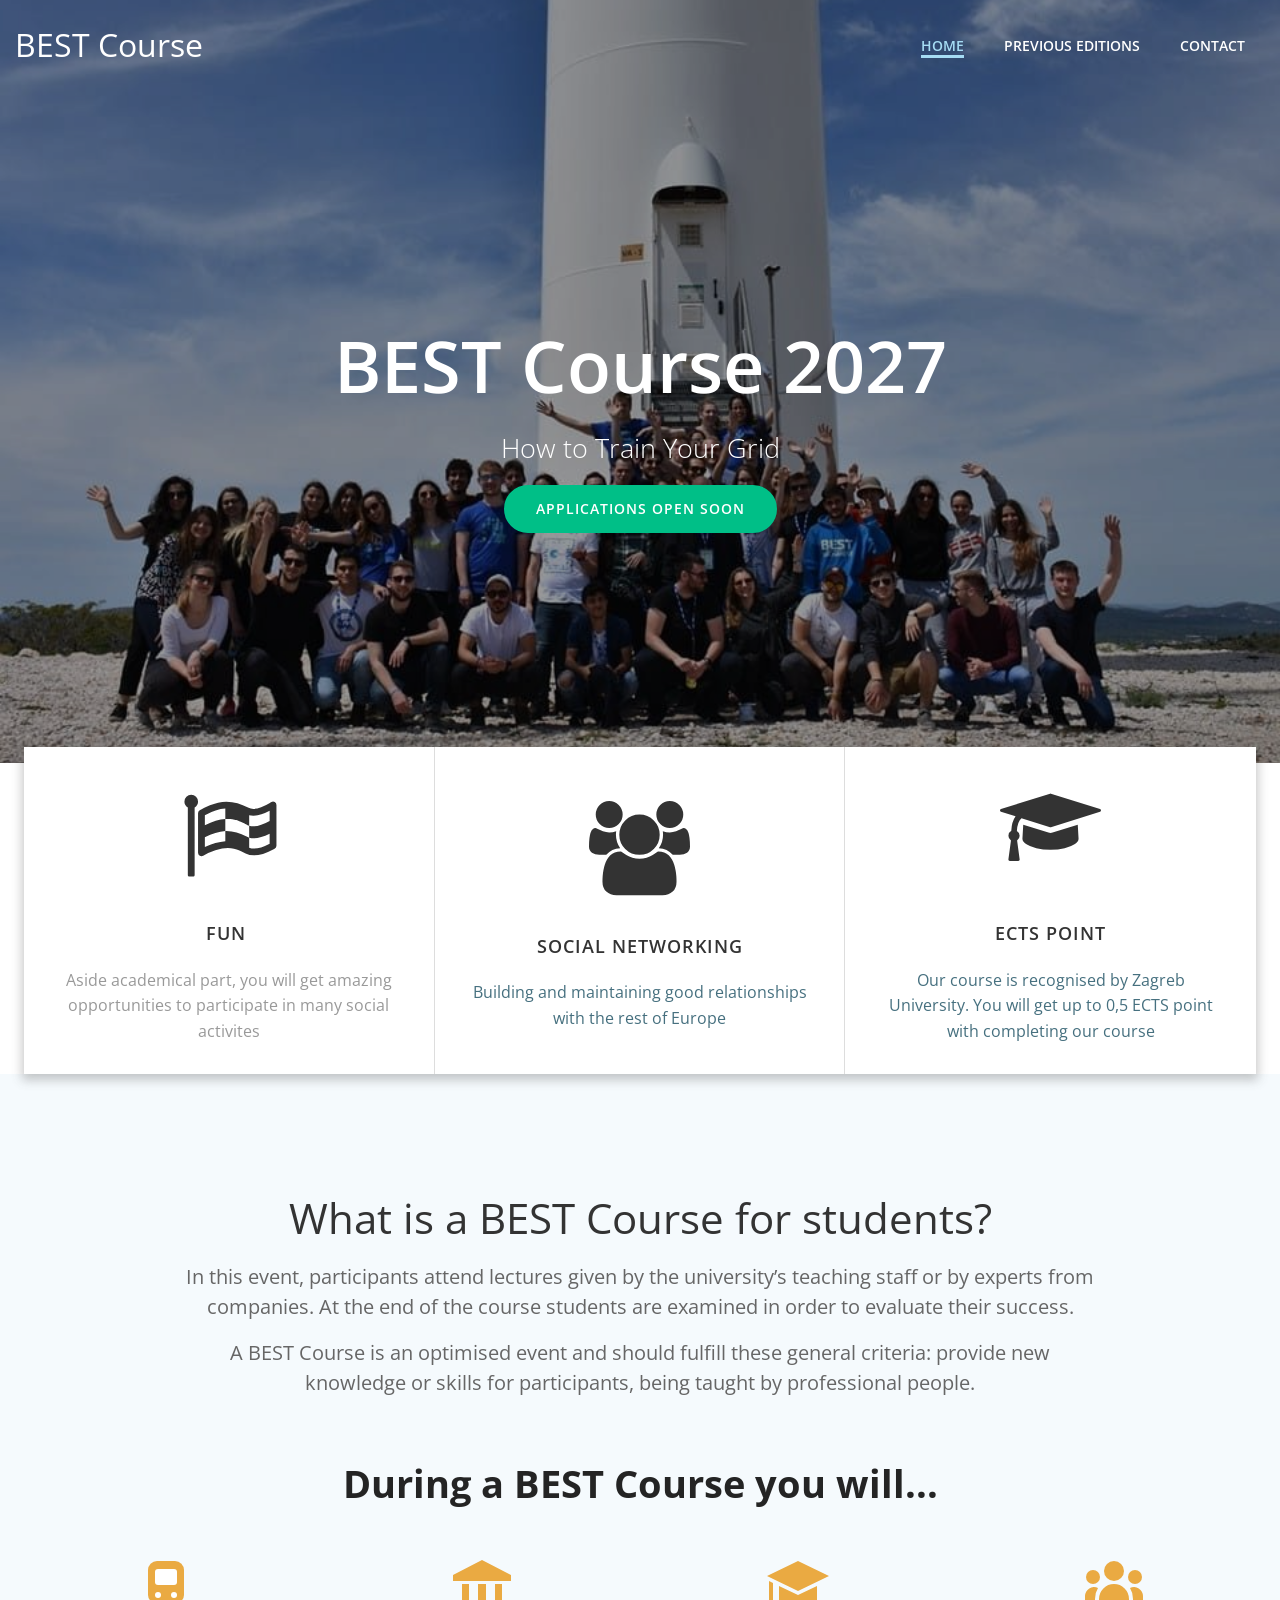
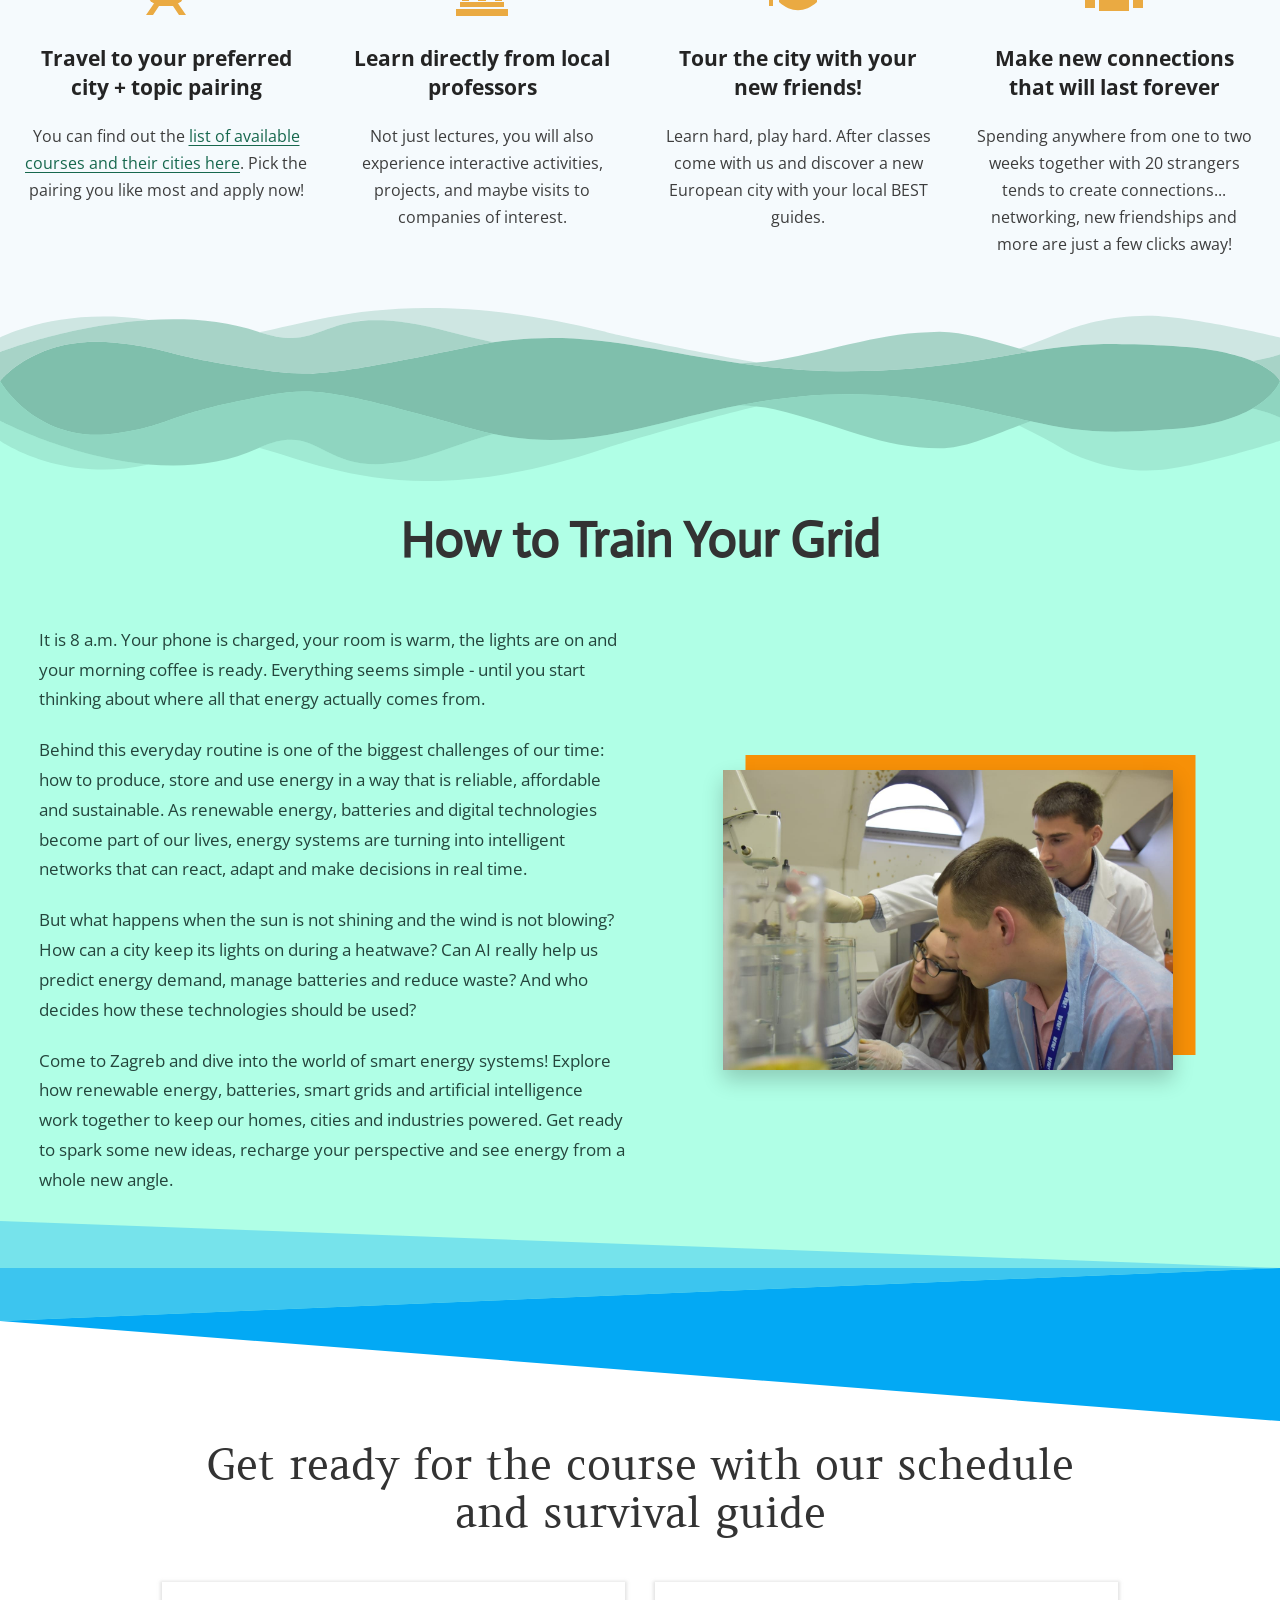
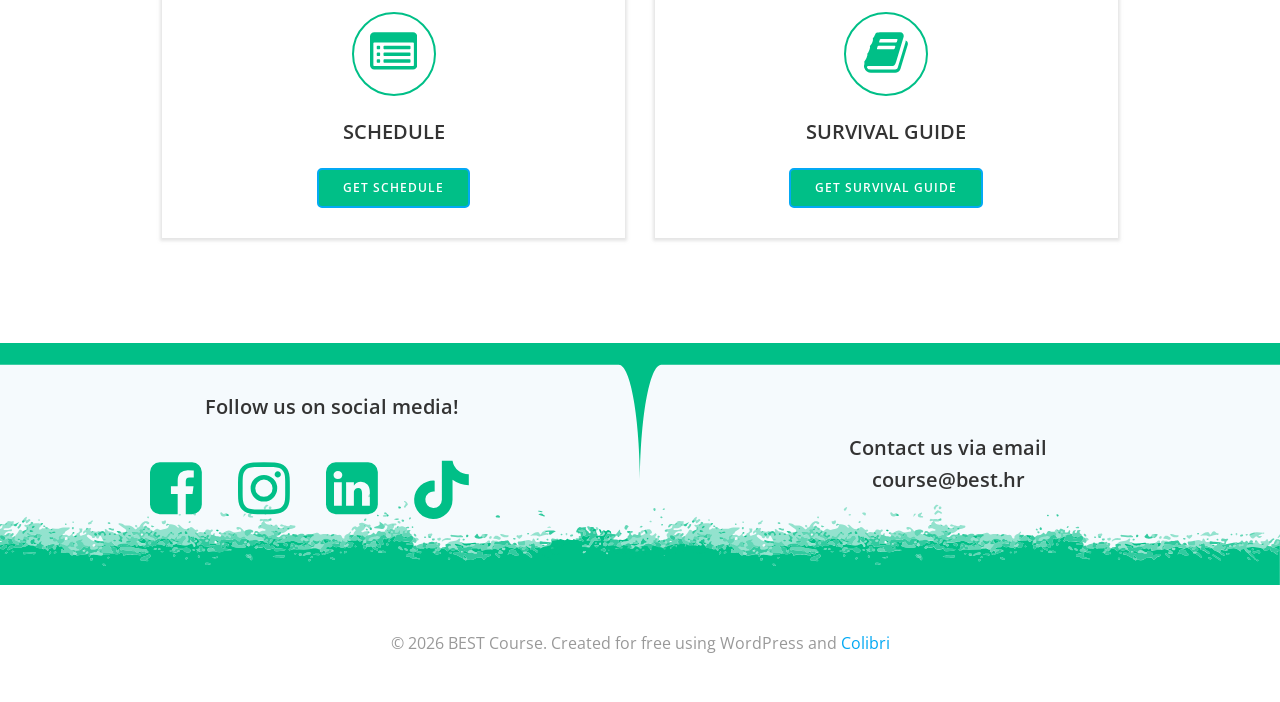
==== commit 3b010168: "Update BEST Course website for 2027" ====
--- a/index.html
+++ b/index.html
@@ -4,7 +4,7 @@
     <meta charset="UTF-8">
     <meta name="viewport" content="width=device-width, initial-scale=1">
     <link rel="profile" href="http://gmpg.org/xfn/11">
-	<title>BEST Course &#8211; BEST Course</title>
+	<title>How to Train Your Grid | BEST Course Zagreb 2027</title>
 <link rel='dns-prefetch' href='//fonts.googleapis.com' />
 <link rel='dns-prefetch' href='//s.w.org' />
 <!-- This site uses the Google Analytics by MonsterInsights plugin v7.10.4 - Using Analytics tracking - https://www.monsterinsights.com/ -->
@@ -2461,7 +2461,9 @@
 <link rel="apple-touch-icon" href="wp-content/uploads/2018/01/logo.png" />
 <meta name="msapplication-TileImage" content="wp-content/uploads/2018/01/logo.png" />
 <style type="text/css">/** Mega Menu CSS: fs **/</style>
-	</head>
+	<link rel="stylesheet" href="assets/css/course-2027.css" />
+<meta name="description" content="How to Train Your Grid: explore smart energy systems, renewables, batteries and AI at BEST Course Zagreb 2027." />
+</head>
 
 <body id="colibri" class="home page-template page-template-page-templates page-template-homepage page-template-page-templateshomepage-php page page-id-1390 wp-custom-logo elementor-default elementor-kit-484 elementor-page elementor-page-1390">
 <div class="site" id="page-top">
@@ -2645,18 +2647,18 @@
                 <div data-colibri-id="406-h28" class="h-global-transition-all h-heading style-28 style-local-406-h28 position-relative h-element">
                   <!---->
                   <!---->
-                  <h1 class="">BEST Course 2025</h1>
+                  <h1 class="">BEST Course 2027</h1>
                 </div>
                 <div data-colibri-id="406-h29" class="h-lead h-text h-text-component style-29 style-local-406-h29 position-relative h-element">
                   <!---->
                   <!---->
                   <div class="">
-                    <h1>SUStainability among us: navigating to a greener&nbsp;future</h1>
+                    <h1>How to Train Your Grid</h1>
                   </div>
                 </div>
                 <div data-colibri-id="406-h30" class="h-x-container style-30 style-local-406-h30 position-relative h-element">
                   <!---->
-                  <div class="h-x-container-inner style-dynamic-406-h30-group style-30-spacing style-local-406-h30-spacing"><span class="h-button__outer style-31-outer style-local-406-h31-outer d-inline-flex h-element"><a h-use-smooth-scroll="true" href="https://forms.gle/BFGdLR888PhRWbYX9" target="_blank" data-colibri-id="406-h31" class="d-flex w-100 align-items-center h-button justify-content-lg-center justify-content-md-center justify-content-center style-31 style-local-406-h31 position-relative" rel="noopener noreferrer"><!----><!----> <span>APPLICATIONS OPEN SOON</span></a>
+                  <div class="h-x-container-inner style-dynamic-406-h30-group style-30-spacing style-local-406-h30-spacing"><span class="h-button__outer style-31-outer style-local-406-h31-outer d-inline-flex h-element"><a h-use-smooth-scroll="true" aria-disabled="true" tabindex="-1" style="cursor:default" data-colibri-id="406-h31" class="d-flex w-100 align-items-center h-button justify-content-lg-center justify-content-md-center justify-content-center style-31 style-local-406-h31 position-relative" rel="noopener noreferrer"><!----><!----> <span>APPLICATIONS OPEN SOON</span></a>
                     </span>
                   </div>
                 </div>
@@ -2820,86 +2822,28 @@
                 <div data-colibri-id="1390-c15" class="h-global-transition-all h-heading style-651 style-local-1390-c15 position-relative h-element">
                   <!---->
                   <!---->
-                  <h2 class="">What is a BEST course for students?</h2>
+                  <h2 class="">What is a BEST Course for students?</h2>
                 </div>
                 <div data-colibri-id="1390-c16" class="h-lead h-text h-text-component style-652 style-local-1390-c16 position-relative h-element">
-                  <!---->
-                  <!---->
-                  <div class="">
-                    <p>
-                      <br>In this event, participants attend lectures given by the university&#8217;s teaching staff or by experts from companies. At the end of the course students take an exam, which is designed to evaluate the participants&#8217; success.</p>
-                    <p>A BEST Course is an optimised event and should fulfill these general criteria: provide new knowledge or skills for participants, being taught by professional people. Subtypes are BEST Courses on Technology, BEST Courses on Career Related
-                      Skills and BEST Courses on Applied Engineering.</p>
-                    <p>A&nbsp;<strong>BEST Course on Technology</strong>&nbsp;aims at increasing and widening the professional knowledge of the participant in a certain field of technology about modern technical applications of technology and the latest
-                      research achievements.</p>
-                    <p><strong>BEST Course on Career Related Skills</strong>&nbsp;contains non-technological subjects that develop personal skills in topics linked with working methods, communication techniques, marketing, economics, project and organisation
-                      management and other such soft skills, stressing practical work.</p>
-                    <p>In a&nbsp;<strong>BEST Course on Applied Engineering</strong>, participants put theoretical knowledge into practice. They work in different teams and solve specific time-bounded tasks, with limited resources and present their solutions
-                      at the end.</p>
-                  </div>
-                </div>
+<div>
+<p>In this event, participants attend lectures given by the university&#8217;s teaching staff or by experts from companies. At the end of the course students are examined in order to evaluate their success.</p>
+<p>A BEST Course is an optimised event and should fulfill these general criteria: provide new knowledge or skills for participants, being taught by professional people.</p>
+</div>
+</div>
               </div>
             </div>
           </div>
         </div>
       </div>
-      <div data-colibri-id="1390-c3" class="h-row-container gutters-row-lg-2 gutters-row-md-2 gutters-row-2 gutters-row-v-lg-2 gutters-row-v-md-2 gutters-row-v-2 style-645 style-local-1390-c3 position-relative">
-        <!---->
-        <div class="h-row justify-content-lg-center justify-content-md-center justify-content-center align-items-lg-stretch align-items-md-stretch align-items-stretch gutters-col-lg-2 gutters-col-md-2 gutters-col-2 gutters-col-v-lg-2 gutters-col-v-md-2 gutters-col-v-2">
-          <!---->
-          <div class="h-column h-column-container d-flex h-col-lg-3 h-col-md-6 h-col-12 style-646-outer style-local-1390-c4-outer">
-            <div data-colibri-id="1390-c4" class="d-flex h-flex-basis h-column__inner h-px-lg-3 h-px-md-3 h-px-2 v-inner-lg-3 v-inner-md-3 v-inner-2 style-646 style-local-1390-c4 position-relative">
-              <!---->
-              <!---->
-              <div class="w-100 h-y-container h-column__content h-column__v-align flex-basis-100 align-self-lg-start align-self-md-start align-self-start">
-                <!---->
-                <div data-colibri-id="1390-c5" class="h-icon style-647 style-local-1390-c5 position-relative h-element">
-                  <!----><span class="h-svg-icon h-icon__icon style-647-icon style-local-1390-c5-icon"><!--Icon by Icons8 Line Awesome (https://icons8.com/line-awesome)--><svg version="1.1" xmlns="http://www.w3.org/2000/svg" xmlns:xlink="http://www.w3.org/1999/xlink" id="graduation-cap" viewBox="0 0 512 545.5"><path d="M256 140.5l5 1.5 200 67 45.5 15-45.5 15-45 15v82c0 13.112-7.988 24.003-17.5 31.5S377.187 380.27 363 385c-28.375 9.458-65.79 15-107 15s-78.625-5.542-107-15c-14.188-4.73-25.988-10.003-35.5-17.5S96 349.112 96 336v-82l-32-10.5v129c9.55 5.537 16 15.666 16 27.5 0 17.673-14.327 32-32 32s-32-14.327-32-32c0-11.834 6.45-21.963 16-27.5v-140L5.5 224 51 209l200-67zm0 33.5l-150 50 150 50 150-50zm-128 91v71c0 .144-.06 2.012 5 6s14.13 9.043 26 13c23.74 7.914 58.673 13 97 13s73.26-5.086 97-13c11.87-3.957 20.94-9.012 26-13s5-5.856 5-6v-71l-123 41-5 1.5-5-1.5z"></path></svg></span></div>
-                <div
-                  data-colibri-id="1390-c6" class="h-global-transition-all h-heading style-648 style-local-1390-c6 position-relative h-element">
-                  <!---->
-                  <!---->
-                  <h4 class="">Complement your knowledge in different fields of study</h4>
-              </div>
-            </div>
-          </div>
-        </div>
-        <div class="h-column h-column-container d-flex h-col-lg-3 h-col-md-6 h-col-12 style-646-outer style-local-1390-c7-outer">
-          <div data-colibri-id="1390-c7" class="d-flex h-flex-basis h-column__inner h-px-lg-3 h-px-md-3 h-px-2 v-inner-lg-3 v-inner-md-3 v-inner-2 style-646 style-local-1390-c7 position-relative">
-            <!---->
-            <!---->
-            <div class="w-100 h-y-container h-column__content h-column__v-align flex-basis-100 align-self-lg-start align-self-md-start align-self-start">
-              <!---->
-              <div data-colibri-id="1390-c8" class="h-icon style-647 style-local-1390-c8 position-relative h-element">
-                <!----><span class="h-svg-icon h-icon__icon style-647-icon style-local-1390-c8-icon"><!--Icon by Font Awesome (https://fontawesome.com)--><svg version="1.1" xmlns="http://www.w3.org/2000/svg" xmlns:xlink="http://www.w3.org/1999/xlink" id="cube" viewBox="0 0 1792 1896.0833"><path d="M896 1629l640-349V644L896 877v752zm-64-865l698-254-698-254-698 254zm832-252v768q0 35-18 65t-49 47l-704 384q-28 16-61 16t-61-16L67 1392q-31-17-49-47t-18-65V512q0-40 23-73t61-47l704-256q22-8 44-8t44 8l704 256q38 14 61 47t23 73z"></path></svg></span></div>
-              <div
-                data-colibri-id="1390-c9" class="h-global-transition-all h-heading style-648 style-local-1390-c9 position-relative h-element">
-                <!---->
-                <!---->
-                <h4 class="">Follow interesting classes in technology fields, economics, marketing and management</h4>
-            </div>
-          </div>
-        </div>
-      </div>
-      <div class="h-column h-column-container d-flex h-col-lg-3 h-col-md-6 h-col-12 style-646-outer style-local-1390-c10-outer">
-        <div data-colibri-id="1390-c10" class="d-flex h-flex-basis h-column__inner h-px-lg-3 h-px-md-3 h-px-2 v-inner-lg-3 v-inner-md-3 v-inner-2 style-646 style-local-1390-c10 position-relative">
-          <!---->
-          <!---->
-          <div class="w-100 h-y-container h-column__content h-column__v-align flex-basis-100 align-self-lg-start align-self-md-start align-self-start">
-            <!---->
-            <div data-colibri-id="1390-c11" class="h-icon style-647 style-local-1390-c11 position-relative h-element">
-              <!----><span class="h-svg-icon h-icon__icon style-647-icon style-local-1390-c11-icon"><!--Icon by Font Awesome (https://fontawesome.com)--><svg version="1.1" xmlns="http://www.w3.org/2000/svg" xmlns:xlink="http://www.w3.org/1999/xlink" id="pencil" viewBox="0 0 1536 1896.0833"><path d="M363 1536l91-91-235-235-91 91v107h128v128h107zm523-928q0-22-22-22-10 0-17 7l-542 542q-7 7-7 17 0 22 22 22 10 0 17-7l542-542q7-7 7-17zm-54-192l416 416-832 832H0v-416zm683 96q0 53-37 90l-166 166-416-416 166-165q36-38 90-38 53 0 91 38l235 234q37 39 37 91z"></path></svg></span></div>
-            <div
-              data-colibri-id="1390-c12" class="h-global-transition-all h-heading style-648 style-local-1390-c12 position-relative h-element">
-              <!---->
-              <!---->
-              <h4 class="">Receive ECTS credits in recognised courses</h4>
-          </div>
-        </div>
-      </div>
-    </div>
-  </div>
+      <section class="course-benefits" aria-labelledby="course-benefits-title">
+<h3 id="course-benefits-title">During a BEST Course you will...</h3>
+<div class="course-benefits-grid">
+<article class="course-benefit"><svg viewBox="0 0 64 64" aria-hidden="true" focusable="false"><rect x="14" y="5" width="36" height="43" rx="9"/><rect x="21" y="13" width="22" height="16" rx="3" fill="white"/><circle cx="24" cy="39" r="3" fill="white"/><circle cx="40" cy="39" r="3" fill="white"/><path d="M21 46 12 59h7l6-9h14l6 9h7l-9-13Z"/></svg><h4>Travel to your preferred city + topic pairing</h4><p>You can find out the <a href="https://best.eu.org/courses/welcome.jsp">list of available courses and their cities here</a>. Pick the pairing you like most and apply now!</p></article>
+<article class="course-benefit"><svg viewBox="0 0 64 64" aria-hidden="true" focusable="false"><path d="M32 4 3 19v6h58v-6L32 4ZM6 53h52v7H6zM10 46h44v5H10zM12 28h7v17h-7zM28 28h8v17h-8zM45 28h7v17h-7z"/></svg><h4>Learn directly from local professors</h4><p>Not just lectures, you will also experience interactive activities, projects, and maybe visits to companies of interest.</p></article>
+<article class="course-benefit"><svg viewBox="0 0 64 64" aria-hidden="true" focusable="false"><path d="m1 20 31-15 31 15-31 15L1 20ZM13 30v16c12 11 26 11 38 0V30L32 39 13 30ZM3 25v25h4V27z"/></svg><h4>Tour the city with your new friends!</h4><p>Learn hard, play hard. After classes come with us and discover a new European city with your local BEST guides.</p></article>
+<article class="course-benefit"><svg viewBox="0 0 64 64" aria-hidden="true" focusable="false"><circle cx="32" cy="15" r="10"/><circle cx="11" cy="21" r="7"/><circle cx="53" cy="21" r="7"/><path d="M17 55V43a15 15 0 0 1 30 0v12H17ZM3 52V40a9 9 0 0 1 13-8 20 20 0 0 0-3 11v9H3ZM51 52v-9a20 20 0 0 0-3-11 9 9 0 0 1 13 8v12H51Z"/></svg><h4>Make new connections that will last forever</h4><p>Spending anywhere from one to two weeks together with 20 strangers tends to create connections... networking, new friendships and more are just a few clicks away!</p></article>
 </div>
+</section>
 </div>
 </div>
 <div data-colibri-component="section" data-colibri-id="1390-c17" id="course-info" class="h-section h-section-global-spacing d-flex align-items-lg-center align-items-md-center align-items-center style-653 style-local-1390-c17 position-relative">
@@ -2944,7 +2888,7 @@
               <div data-colibri-id="1390-c20" class="h-global-transition-all h-heading style-656 style-local-1390-c20 position-relative h-element">
                 <!---->
                 <!---->
-                <h1 class=""><strong>SUStainability among us: navigating to a greener future</strong></h1>
+                <h1 class=""><strong>How to Train Your Grid</strong></h1>
               </div>
             </div>
           </div>
@@ -2961,17 +2905,12 @@
             <!---->
             <div class="w-100 h-y-container h-column__content h-column__v-align flex-basis-100 align-self-lg-center align-self-md-center align-self-center">
               <!---->
-              <div data-colibri-id="1390-c23" class="h-global-transition-all h-heading style-659 style-local-1390-c23 position-relative h-element">
-                <!---->
-                <!---->
-                <h1 class="">A “Sustainability” has become one of the most popular buzzwords in all kinds of industries. It’s a goal everyone is striving to achieve. There are so many tips and tricks circulating that it’s easy to get lost trying to figure out all
-                  the steps you should or should not take.
-                  <br>
-                  <br>Is it even up to you to do those things or is “sustainability” only something for the higher ups to concern themselves with? Come to Zagreb and get answers to these questions and many more. Dive into the world of renewable energy, sustainable
-                  practices, and eco-conscious living! Explore with us how to help the Earth, starting with ourselves and our homes all the way up to the way companies handle their own carbon footprint and develop services that help others.
-                  <br>
-                  <br>Make yourself at home in one of Europe’s greenest cities and discover how green energy con power a sustainable future.</h1>
-              </div>
+              <div data-colibri-id="1390-c23" class="course-description">
+<p>It is 8 a.m. Your phone is charged, your room is warm, the lights are on and your morning coffee is ready. Everything seems simple - until you start thinking about where all that energy actually comes from.</p>
+<p>Behind this everyday routine is one of the biggest challenges of our time: how to produce, store and use energy in a way that is reliable, affordable and sustainable. As renewable energy, batteries and digital technologies become part of our lives, energy systems are turning into intelligent networks that can react, adapt and make decisions in real time.</p>
+<p>But what happens when the sun is not shining and the wind is not blowing? How can a city keep its lights on during a heatwave? Can AI really help us predict energy demand, manage batteries and reduce waste? And who decides how these technologies should be used?</p>
+<p>Come to Zagreb and dive into the world of smart energy systems! Explore how renewable energy, batteries, smart grids and artificial intelligence work together to keep our homes, cities and industries powered. Get ready to spark some new ideas, recharge your perspective and see energy from a whole new angle.</p>
+</div>
             </div>
           </div>
         </div>
@@ -2987,7 +2926,7 @@
                   <div class="h-image__frame-container">
                     <!---->
                     <!---->
-                    <img src="wp-content/uploads/2021/02/cropped-slik1.jpeg" class="wp-image-906 style-661-image style-local-1390-c25-image" srcset="wp-content/uploads/2021/02/cropped-slik1.jpeg 1500w, wp-content/uploads/2021/02/cropped-slik1-300x200.jpeg 300w, wp-content/uploads/2021/02/cropped-slik1-1024x683.jpeg 1024w, wp-content/uploads/2021/02/cropped-slik1-768x512.jpeg 768w" sizes="(max-width: 1500px) 100vw, 1500px" alt="" />
+                    <img src="wp-content/uploads/2021/02/cropped-slik1.jpeg" class="wp-image-906 style-661-image style-local-1390-c25-image" srcset="wp-content/uploads/2021/02/cropped-slik1.jpeg 1500w, wp-content/uploads/2021/02/cropped-slik1-300x200.jpeg 300w, wp-content/uploads/2021/02/cropped-slik1-1024x683.jpeg 1024w, wp-content/uploads/2021/02/cropped-slik1-768x512.jpeg 768w" sizes="(max-width: 1500px) 100vw, 1500px" alt="Participants during a laboratory visit" />
                     <div class="h-image__frame h-hide-sm style-661-frameImage style-local-1390-c25-frameImage"></div>
                   </div>
                 </div>
@@ -3020,7 +2959,7 @@
               <div data-colibri-id="1390-c45" class="h-global-transition-all h-heading style-675 style-local-1390-c45 position-relative h-element">
                 <!---->
                 <!---->
-                <h2 class="">Stay in touch with our schedule and survival guide about the course or grab the press kit</h2>
+                <h2 class="">Get ready for the course with our schedule and survival guide</h2>
               </div>
             </div>
           </div>
@@ -3047,7 +2986,7 @@
             </div>
             <div data-colibri-id="1390-c31" class="h-x-container style-671 style-local-1390-c31 position-relative h-element">
               <!---->
-              <div class="h-x-container-inner style-dynamic-1390-c31-group style-671-spacing style-local-1390-c31-spacing"><span class="h-button__outer style-672-outer style-local-1390-c32-outer d-inline-flex h-element"><a h-use-smooth-scroll="true" aria-disabled="true" tabindex="-1" style="pointer-events:none;cursor:not-allowed;opacity:.5" data-colibri-id="1390-c32" class="d-flex w-100 align-items-center h-button justify-content-lg-center justify-content-md-center justify-content-center style-672 style-local-1390-c32 position-relative" rel="noopener noreferrer"><!----><!----> <span>get Schedule</span></a>
+              <div class="h-x-container-inner style-dynamic-1390-c31-group style-671-spacing style-local-1390-c31-spacing"><span class="h-button__outer style-672-outer style-local-1390-c32-outer d-inline-flex h-element"><a href="documents/schedule-2027.pdf" target="_blank" data-colibri-id="1390-c32" class="d-flex w-100 align-items-center h-button justify-content-lg-center justify-content-md-center justify-content-center style-672 style-local-1390-c32-anchor position-relative" rel="noopener noreferrer"><span>Get Schedule</span></a>
                 </span>
               </div>
             </div>
@@ -3070,413 +3009,19 @@
           </div>
           <div data-colibri-id="1390-c36" class="h-x-container style-671 style-local-1390-c36 position-relative h-element">
             <!---->
-            <div class="h-x-container-inner style-dynamic-1390-c36-group style-671-spacing style-local-1390-c36-spacing"><span class="h-button__outer style-672-outer style-local-1390-c37-outer d-inline-flex h-element"><a h-use-smooth-scroll="true" href="https://drive.google.com/file/d/1aAZrANGtTPoQWP-u8zRQs-goRrrlFJXA/view?usp=sharing" target="_blank" data-colibri-id="1390-c37" class="d-flex w-100 align-items-center h-button justify-content-lg-center justify-content-md-center justify-content-center style-672 style-local-1390-c37 position-relative" rel="noopener noreferrer"><!----><!----> <span>get surival guide</span></a>
+            <div class="h-x-container-inner style-dynamic-1390-c36-group style-671-spacing style-local-1390-c36-spacing"><span class="h-button__outer style-672-outer style-local-1390-c37-outer d-inline-flex h-element"><a href="documents/survival-guide-2027.pdf" target="_blank" data-colibri-id="1390-c37" class="d-flex w-100 align-items-center h-button justify-content-lg-center justify-content-md-center justify-content-center style-672 style-local-1390-c37-anchor position-relative" rel="noopener noreferrer"><span>Get Survival Guide</span></a>
               </span>
             </div>
           </div>
         </div>
       </div>
     </div>
-    <div class="h-column h-column-container d-flex h-col-lg-3 h-col-md-6 h-col-12 style-668-outer style-local-1390-c38-outer">
-      <div data-colibri-id="1390-c38" class="d-flex h-flex-basis h-column__inner h-px-lg-3 h-px-md-3 h-px-2 v-inner-lg-3 v-inner-md-3 v-inner-2 style-668 style-local-1390-c38 position-relative">
-        <!---->
-        <!---->
-        <div class="w-100 h-y-container h-column__content h-column__v-align flex-basis-100 align-self-lg-center align-self-md-center align-self-center">
-          <!---->
-          <div data-colibri-id="1390-c39" class="h-icon style-669 style-local-1390-c39 position-relative h-element">
-            <!----><span class="h-svg-icon h-icon__icon style-669-icon style-local-1390-c39-icon"><!--Icon by Font Awesome (https://fontawesome.com)--><svg version="1.1" xmlns="http://www.w3.org/2000/svg" xmlns:xlink="http://www.w3.org/1999/xlink" id="newspaper-o" viewBox="0 0 2048 1896.0833"><path d="M1024 512H640v384h384V512zm128 640v128H512v-128h640zm0-768v640H512V384h640zm640 768v128h-512v-128h512zm0-256v128h-512V896h512zm0-256v128h-512V640h512zm0-256v128h-512V384h512zM256 1344V384H128v960q0 26 19 45t45 19 45-19 19-45zm1664 0V256H384v1088q0 33-11 64h1483q26 0 45-19t19-45zm128-1216v1216q0 80-56 136t-136 56H192q-80 0-136-56T0 1344V256h256V128h1792z"></path></svg></span></div>
-          <div
-            data-colibri-id="1390-c40" class="h-global-transition-all h-heading style-670 style-local-1390-c40 position-relative h-element">
-            <!---->
-            <!---->
-            <h4 class="">Press kit</h4>
-        </div>
-        <div data-colibri-id="1390-c41" class="h-x-container style-671 style-local-1390-c41 position-relative h-element">
-          <!---->
-          <div class="h-x-container-inner style-dynamic-1390-c41-group style-671-spacing style-local-1390-c41-spacing"><span class="h-button__outer style-672-outer style-local-1390-c42-outer d-inline-flex h-element"><a h-use-smooth-scroll="true" href="https://drive.google.com/file/d/1xjs22OC5px6mCoblD0NebVTTh9TGhlUO/view?usp=sharing" target="_blank" data-colibri-id="1390-c42" class="d-flex w-100 align-items-center h-button justify-content-lg-center justify-content-md-center justify-content-center style-672 style-local-1390-c42 position-relative" rel="noopener noreferrer"><!----><!----> <span>Get Press Kit</span></a>
-            </span>
-          </div>
-        </div>
-      </div>
-    </div>
-  </div>
+
 </div>
 </div>
 </div>
 </div>
-<div data-colibri-component="section" data-colibri-id="1390-c76" id="custom-2" class="h-section h-section-global-spacing d-flex align-items-lg-center align-items-md-center align-items-center style-738 style-local-1390-c76 position-relative">
-  <!---->
-  <!---->
-  <div class="h-section-grid-container h-section-boxed-container">
-    <!---->
-    <div data-colibri-id="1390-c77" class="h-row-container gutters-row-lg-0 gutters-row-md-0 gutters-row-0 gutters-row-v-lg-0 gutters-row-v-md-0 gutters-row-v-0 style-739 style-local-1390-c77 position-relative">
-      <!---->
-      <div class="h-row justify-content-lg-center justify-content-md-center justify-content-center align-items-lg-stretch align-items-md-stretch align-items-stretch gutters-col-lg-0 gutters-col-md-0 gutters-col-0 gutters-col-v-lg-0 gutters-col-v-md-0 gutters-col-v-0">
-        <!---->
-        <div class="h-column h-column-container d-flex h-col-lg-auto h-col-md-auto h-col-auto style-740-outer style-local-1390-c78-outer">
-          <div data-colibri-id="1390-c78" class="d-flex h-flex-basis h-column__inner h-px-lg-0 h-px-md-0 h-px-0 v-inner-lg-0 v-inner-md-0 v-inner-0 style-740 style-local-1390-c78 position-relative">
-            <!---->
-            <!---->
-            <div class="w-100 h-y-container h-column__content h-column__v-align flex-basis-100 align-self-lg-start align-self-md-start align-self-start">
-              <!---->
-              <div data-colibri-id="1390-c79" class="d-block style-741 style-local-1390-c79 position-relative h-element">
-                <!---->
-                <div class="h-image__frame-container-outer">
-                  <div class="h-image__frame-container">
-                    <!---->
-                    <!---->
-                    <img src="wp-content/uploads/2025/03/ENT_Logotip_Slogan_Horizontal_B_Pozitiv.png" class="wp-image-1442 style-741-image style-local-1390-c79-image" srcset="wp-content/uploads/2025/03/ENT_Logotip_Slogan_Horizontal_B_Pozitiv.png 1014w, wp-content/uploads/2025/03/ENT_Logotip_Slogan_Horizontal_B_Pozitiv-300x82.png 300w, wp-content/uploads/2025/03/ENT_Logotip_Slogan_Horizontal_B_Pozitiv-768x211.png 768w" sizes="(max-width: 1014px) 100vw, 1014px" alt="" />
-                    <div class="h-image__frame h-hide-lg h-hide-md h-hide-sm style-741-frameImage style-local-1390-c79-frameImage"></div>
-                  </div>
-                </div>
-              </div>
-            </div>
-          </div>
-        </div>
-      </div>
-    </div>
-    <div data-colibri-id="1390-c87" class="h-row-container gutters-row-lg-2 gutters-row-md-2 gutters-row-0 gutters-row-v-lg-2 gutters-row-v-md-2 gutters-row-v-2 style-749 style-local-1390-c87 position-relative">
-      <!---->
-      <div class="h-row justify-content-lg-center justify-content-md-center justify-content-center align-items-lg-stretch align-items-md-stretch align-items-stretch gutters-col-lg-2 gutters-col-md-2 gutters-col-0 gutters-col-v-lg-2 gutters-col-v-md-2 gutters-col-v-2">
-        <!---->
-        <div class="h-column h-column-container d-flex h-col-lg-auto h-col-md-auto h-col-auto style-751-outer style-local-1390-c89-outer">
-          <div data-colibri-id="1390-c89" class="d-flex h-flex-basis h-column__inner h-px-lg-2 h-px-md-2 h-px-2 v-inner-lg-2 v-inner-md-2 v-inner-2 style-751 style-local-1390-c89 position-relative">
-            <!---->
-            <!---->
-            <div class="w-100 h-y-container h-column__content h-column__v-align flex-basis-100 align-self-lg-start align-self-md-start align-self-start">
-              <!---->
-              <div data-colibri-id="1390-c90" class="d-block style-752 style-local-1390-c90 position-relative h-element">
-                <!---->
-                <div class="h-image__frame-container-outer">
-                  <div class="h-image__frame-container">
-                    <!---->
-                    <!---->
-                    <img src="wp-content/uploads/2025/03/Janaf.png" class="wp-image-1443 style-752-image style-local-1390-c90-image" srcset="wp-content/uploads/2025/03/Janaf.png 810w, wp-content/uploads/2025/03/Janaf-300x111.png 300w, wp-content/uploads/2025/03/Janaf-768x284.png 768w" sizes="(max-width: 810px) 100vw, 810px" alt="" />
-                    <div class="h-image__frame h-hide-lg h-hide-md h-hide-sm style-752-frameImage style-local-1390-c90-frameImage"></div>
-                  </div>
-                </div>
-              </div>
-            </div>
-          </div>
-        </div>
-      </div>
-    </div>
-    <div data-colibri-id="1390-c123" class="h-row-container gutters-row-lg-2 gutters-row-md-2 gutters-row-0 gutters-row-v-lg-2 gutters-row-v-md-2 gutters-row-v-2 style-785 style-local-1390-c123 position-relative">
-      <!---->
-      <div class="h-row justify-content-lg-center justify-content-md-center justify-content-center align-items-lg-stretch align-items-md-stretch align-items-stretch gutters-col-lg-2 gutters-col-md-2 gutters-col-0 gutters-col-v-lg-2 gutters-col-v-md-2 gutters-col-v-2">
-        <!---->
-        <div class="h-column h-column-container d-flex h-col-lg-auto h-col-md-auto h-col-auto style-786-outer style-local-1390-c124-outer">
-          <div data-colibri-id="1390-c124" class="d-flex h-flex-basis h-column__inner h-px-lg-2 h-px-md-2 h-px-2 v-inner-lg-2 v-inner-md-2 v-inner-2 style-786 style-local-1390-c124 position-relative">
-            <!---->
-            <!---->
-            <div class="w-100 h-y-container h-column__content h-column__v-align flex-basis-100 align-self-lg-start align-self-md-start align-self-start">
-              <!---->
-              <div data-colibri-id="1390-c126" class="d-block style-788 style-local-1390-c126 position-relative h-element">
-                <!---->
-                <div class="h-image__frame-container-outer">
-                  <div class="h-image__frame-container">
-                    <!---->
-                    <!---->
-                    <img src="wp-content/uploads/2025/03/solvership_slogan_horizontal_2024_RGB.png" class="wp-image-1444 style-788-image style-local-1390-c126-image" srcset="wp-content/uploads/2025/03/solvership_slogan_horizontal_2024_RGB.png 2156w, wp-content/uploads/2025/03/solvership_slogan_horizontal_2024_RGB-300x84.png 300w, wp-content/uploads/2025/03/solvership_slogan_horizontal_2024_RGB-1024x288.png 1024w, wp-content/uploads/2025/03/solvership_slogan_horizontal_2024_RGB-768x216.png 768w, wp-content/uploads/2025/03/solvership_slogan_horizontal_2024_RGB-1536x432.png 1536w, wp-content/uploads/2025/03/solvership_slogan_horizontal_2024_RGB-2048x576.png 2048w" sizes="(max-width: 2156px) 100vw, 2156px" alt="Solvership" />
-                    <div class="h-image__frame h-hide-lg h-hide-md h-hide-sm style-788-frameImage style-local-1390-c126-frameImage"></div>
-                  </div>
-                </div>
-              </div>
-            </div>
-          </div>
-        </div>
-      </div>
-    </div>
-    <div data-colibri-id="1390-c98" class="h-row-container gutters-row-lg-2 gutters-row-md-2 gutters-row-0 gutters-row-v-lg-2 gutters-row-v-md-2 gutters-row-v-2 style-760 style-local-1390-c98 position-relative">
-      <!---->
-      <div class="h-row justify-content-lg-center justify-content-md-center justify-content-center align-items-lg-stretch align-items-md-stretch align-items-stretch gutters-col-lg-2 gutters-col-md-2 gutters-col-0 gutters-col-v-lg-2 gutters-col-v-md-2 gutters-col-v-2">
-        <!---->
-        <div class="h-column h-column-container d-flex h-col-lg-auto h-col-md-auto h-col-auto style-761-outer style-local-1390-c99-outer">
-          <div data-colibri-id="1390-c99" class="d-flex h-flex-basis h-column__inner h-px-lg-2 h-px-md-2 h-px-2 v-inner-lg-2 v-inner-md-2 v-inner-2 style-761 style-local-1390-c99 position-relative">
-            <!---->
-            <!---->
-            <div class="w-100 h-y-container h-column__content h-column__v-align flex-basis-100 align-self-lg-start align-self-md-start align-self-start">
-              <!---->
-              <div data-colibri-id="1390-c101" class="d-block style-763 style-local-1390-c101 position-relative h-element">
-                <!---->
-                <div class="h-image__frame-container-outer">
-                  <div class="h-image__frame-container">
-                    <!---->
-                    <!---->
-                    <img src="wp-content/uploads/2025/03/gradZg_horiz.png" class="wp-image-1445 style-763-image style-local-1390-c101-image" srcset="wp-content/uploads/2025/03/gradZg_horiz.png 758w, wp-content/uploads/2025/03/gradZg_horiz-300x119.png 300w" sizes="(max-width: 758px) 100vw, 758px" alt="" />
-                    <div class="h-image__frame h-hide-lg h-hide-md h-hide-sm style-763-frameImage style-local-1390-c101-frameImage"></div>
-                  </div>
-                </div>
-              </div>
-            </div>
-          </div>
-        </div>
-        <div class="h-column h-column-container d-flex h-col-lg-auto h-col-md-auto h-col-auto style-762-outer style-local-1390-c100-outer">
-          <div data-colibri-id="1390-c100" class="d-flex h-flex-basis h-column__inner h-px-lg-0 h-px-md-0 h-px-0 v-inner-lg-0 v-inner-md-0 v-inner-0 style-762 style-local-1390-c100 position-relative">
-            <!---->
-            <!---->
-            <div class="w-100 h-y-container h-column__content h-column__v-align flex-basis-100 align-self-lg-start align-self-md-start align-self-start">
-              <!---->
-              <div data-colibri-id="1390-c102" class="d-block style-764 style-local-1390-c102 position-relative h-element">
-                <!---->
-                <div class="h-image__frame-container-outer">
-                  <div class="h-image__frame-container">
-                    <!---->
-                    <!---->
-                    <img src="wp-content/uploads/2025/03/pbf.png" class="wp-image-1446 style-764-image style-local-1390-c102-image" srcset="wp-content/uploads/2025/03/pbf.png 671w, wp-content/uploads/2025/03/pbf-300x179.png 300w" sizes="(max-width: 671px) 100vw, 671px" alt="" />
-                    <div class="h-image__frame h-hide-lg h-hide-md h-hide-sm style-764-frameImage style-local-1390-c102-frameImage"></div>
-                  </div>
-                </div>
-              </div>
-            </div>
-          </div>
-        </div>
-      </div>
-    </div>
-    <div data-colibri-id="1390-c108" class="h-row-container gutters-row-lg-2 gutters-row-md-2 gutters-row-0 gutters-row-v-lg-2 gutters-row-v-md-2 gutters-row-v-2 style-770 style-local-1390-c108 position-relative">
-      <!---->
-      <div class="h-row justify-content-lg-center justify-content-md-center justify-content-center align-items-lg-stretch align-items-md-stretch align-items-stretch gutters-col-lg-2 gutters-col-md-2 gutters-col-0 gutters-col-v-lg-2 gutters-col-v-md-2 gutters-col-v-2">
-        <!---->
-        <div class="h-column h-column-container d-flex h-col-lg-auto h-col-md-auto h-col-auto style-771-outer style-local-1390-c109-outer">
-          <div data-colibri-id="1390-c109" class="d-flex h-flex-basis h-column__inner h-px-lg-0 h-px-md-0 h-px-0 v-inner-lg-0 v-inner-md-0 v-inner-0 style-771 style-local-1390-c109 position-relative">
-            <!---->
-            <!---->
-            <div class="w-100 h-y-container h-column__content h-column__v-align flex-basis-100 align-self-lg-start align-self-md-start align-self-start">
-              <!---->
-              <div data-colibri-id="1390-c111" class="d-block style-773 style-local-1390-c111 position-relative h-element">
-                <!---->
-                <div class="h-image__frame-container-outer">
-                  <div class="h-image__frame-container">
-                    <!---->
-                    <!---->
-                    <img src="wp-content/uploads/2025/03/Logo_FSB-hr-unizg.png" class="wp-image-1448 style-773-image style-local-1390-c111-image" srcset="wp-content/uploads/2025/03/Logo_FSB-hr-unizg.png 349w, wp-content/uploads/2025/03/Logo_FSB-hr-unizg-300x60.png 300w" sizes="(max-width: 349px) 100vw, 349px" alt="" />
-                    <div class="h-image__frame h-hide-lg h-hide-md h-hide-sm style-773-frameImage style-local-1390-c111-frameImage"></div>
-                  </div>
-                </div>
-              </div>
-            </div>
-          </div>
-        </div>
-      </div>
-    </div>
-    <div data-colibri-id="1390-c112" class="h-row-container gutters-row-lg-2 gutters-row-md-2 gutters-row-0 gutters-row-v-lg-2 gutters-row-v-md-2 gutters-row-v-2 style-774 style-local-1390-c112 position-relative">
-      <!---->
-      <div class="h-row justify-content-lg-center justify-content-md-center justify-content-center align-items-lg-stretch align-items-md-stretch align-items-stretch gutters-col-lg-2 gutters-col-md-2 gutters-col-0 gutters-col-v-lg-2 gutters-col-v-md-2 gutters-col-v-2">
-        <!---->
-        <div class="h-column h-column-container d-flex h-col-lg-auto h-col-md-auto h-col-auto style-775-outer style-local-1390-c113-outer">
-          <div data-colibri-id="1390-c113" class="d-flex h-flex-basis h-column__inner h-px-lg-2 h-px-md-2 h-px-2 v-inner-lg-2 v-inner-md-2 v-inner-2 style-775 style-local-1390-c113 position-relative">
-            <!---->
-            <!---->
-            <div class="w-100 h-y-container h-column__content h-column__v-align flex-basis-100 align-self-lg-start align-self-md-start align-self-start">
-              <!---->
-              <div data-colibri-id="1390-c115" class="style-777 style-local-1390-c115 position-relative h-element">
-                <!---->
-              </div>
-            </div>
-          </div>
-        </div>
-      </div>
-    </div>
-    <div data-colibri-id="1390-c116" class="h-row-container gutters-row-lg-2 gutters-row-md-2 gutters-row-0 gutters-row-v-lg-2 gutters-row-v-md-2 gutters-row-v-2 style-778 style-local-1390-c116 position-relative">
-      <!---->
-      <div class="h-row justify-content-lg-center justify-content-md-center justify-content-center align-items-lg-stretch align-items-md-stretch align-items-stretch gutters-col-lg-2 gutters-col-md-2 gutters-col-0 gutters-col-v-lg-2 gutters-col-v-md-2 gutters-col-v-2">
-        <!---->
-        <div class="h-column h-column-container d-flex h-col-lg-auto h-col-md-auto h-col-auto style-779-outer style-local-1390-c117-outer">
-          <div data-colibri-id="1390-c117" class="d-flex h-flex-basis h-column__inner h-px-lg-2 h-px-md-2 h-px-2 v-inner-lg-2 v-inner-md-2 v-inner-2 style-779 style-local-1390-c117 position-relative">
-            <!---->
-            <!---->
-            <div class="w-100 h-y-container h-column__content h-column__v-align flex-basis-100 align-self-lg-start align-self-md-start align-self-start">
-              <!---->
-              <div data-colibri-id="1390-c127" class="d-block style-789 style-local-1390-c127 position-relative h-element">
-                <!---->
-                <div class="h-image__frame-container-outer">
-                  <div class="h-image__frame-container">
-                    <!---->
-                    <!---->
-                    <img src="wp-content/uploads/2025/03/Dukat_logo_new.png" class="wp-image-1463 style-789-image style-local-1390-c127-image" srcset="wp-content/uploads/2025/03/Dukat_logo_new.png 475w, wp-content/uploads/2025/03/Dukat_logo_new-300x177.png 300w" sizes="(max-width: 475px) 100vw, 475px" alt="" />
-                    <div class="h-image__frame h-hide-lg h-hide-md h-hide-sm style-789-frameImage style-local-1390-c127-frameImage"></div>
-                  </div>
-                </div>
-              </div>
-            </div>
-          </div>
-        </div>
-        <div class="h-column h-column-container d-flex h-col-lg-auto h-col-md-auto h-col-auto style-780-outer style-local-1390-c118-outer">
-          <div data-colibri-id="1390-c118" class="d-flex h-flex-basis h-column__inner h-px-lg-2 h-px-md-2 h-px-2 v-inner-lg-2 v-inner-md-2 v-inner-2 style-780 style-local-1390-c118 position-relative">
-            <!---->
-            <!---->
-            <div class="w-100 h-y-container h-column__content h-column__v-align flex-basis-100 align-self-lg-start align-self-md-start align-self-start">
-              <!---->
-              <div data-colibri-id="1390-c128" class="d-block style-790 style-local-1390-c128 position-relative h-element">
-                <!---->
-                <div class="h-image__frame-container-outer">
-                  <div class="h-image__frame-container">
-                    <!---->
-                    <!---->
-                    <img src="wp-content/uploads/2025/03/1685275896993_farmakol_logo.png" class="wp-image-1464 style-790-image style-local-1390-c128-image" srcset="wp-content/uploads/2025/03/1685275896993_farmakol_logo.png 1182w, wp-content/uploads/2025/03/1685275896993_farmakol_logo-300x185.png 300w, wp-content/uploads/2025/03/1685275896993_farmakol_logo-1024x631.png 1024w, wp-content/uploads/2025/03/1685275896993_farmakol_logo-768x473.png 768w" sizes="(max-width: 1182px) 100vw, 1182px" alt="" />
-                    <div class="h-image__frame h-hide-lg h-hide-md h-hide-sm style-790-frameImage style-local-1390-c128-frameImage"></div>
-                  </div>
-                </div>
-              </div>
-            </div>
-          </div>
-        </div>
-        <div class="h-column h-column-container d-flex h-col-lg-auto h-col-md-auto h-col-auto style-781-outer style-local-1390-c119-outer">
-          <div data-colibri-id="1390-c119" class="d-flex h-flex-basis h-column__inner h-px-lg-2 h-px-md-2 h-px-2 v-inner-lg-2 v-inner-md-2 v-inner-2 style-781 style-local-1390-c119 position-relative">
-            <!---->
-            <!---->
-            <div class="w-100 h-y-container h-column__content h-column__v-align flex-basis-100 align-self-lg-start align-self-md-start align-self-start">
-              <!---->
-              <div data-colibri-id="1390-c129" class="d-block style-791 style-local-1390-c129 position-relative h-element">
-                <!---->
-                <div class="h-image__frame-container-outer">
-                  <div class="h-image__frame-container">
-                    <!---->
-                    <!---->
-                    <img src="wp-content/uploads/2025/03/mesnica-don-vito-logo.png" class="wp-image-1465 style-791-image style-local-1390-c129-image" alt="" />
-                    <div class="h-image__frame h-hide-lg h-hide-md h-hide-sm style-791-frameImage style-local-1390-c129-frameImage"></div>
-                  </div>
-                </div>
-              </div>
-            </div>
-          </div>
-        </div>
-        <div class="h-column h-column-container d-flex h-col-lg-auto h-col-md-auto h-col-auto style-782-outer style-local-1390-c120-outer">
-          <div data-colibri-id="1390-c120" class="d-flex h-flex-basis h-column__inner h-px-lg-2 h-px-md-2 h-px-2 v-inner-lg-2 v-inner-md-2 v-inner-2 style-782 style-local-1390-c120 position-relative">
-            <!---->
-            <!---->
-            <div class="w-100 h-y-container h-column__content h-column__v-align flex-basis-100 align-self-lg-start align-self-md-start align-self-start">
-              <!---->
-              <div data-colibri-id="1390-c130" class="d-block style-792 style-local-1390-c130 position-relative h-element">
-                <!---->
-                <div class="h-image__frame-container-outer">
-                  <div class="h-image__frame-container">
-                    <!---->
-                    <!---->
-                    <img src="wp-content/uploads/2025/03/CCHBC-Hrvatska.png" class="wp-image-1466 style-792-image style-local-1390-c130-image" srcset="wp-content/uploads/2025/03/CCHBC-Hrvatska.png 500w, wp-content/uploads/2025/03/CCHBC-Hrvatska-300x86.png 300w" sizes="(max-width: 500px) 100vw, 500px" alt="" />
-                    <div class="h-image__frame h-hide-lg h-hide-md h-hide-sm style-792-frameImage style-local-1390-c130-frameImage"></div>
-                  </div>
-                </div>
-              </div>
-            </div>
-          </div>
-        </div>
-      </div>
-    </div>
-    <div data-colibri-id="1390-c131" class="h-row-container gutters-row-lg-2 gutters-row-md-2 gutters-row-0 gutters-row-v-lg-2 gutters-row-v-md-2 gutters-row-v-2 style-793 style-local-1390-c131 position-relative">
-      <!---->
-      <div class="h-row justify-content-lg-center justify-content-md-center justify-content-center align-items-lg-stretch align-items-md-stretch align-items-stretch gutters-col-lg-2 gutters-col-md-2 gutters-col-0 gutters-col-v-lg-2 gutters-col-v-md-2 gutters-col-v-2">
-        <!---->
-        <div class="h-column h-column-container d-flex h-col-lg-auto h-col-md-auto h-col-auto style-794-outer style-local-1390-c132-outer">
-          <div data-colibri-id="1390-c132" class="d-flex h-flex-basis h-column__inner h-px-lg-3 h-px-md-3 h-px-3 v-inner-lg-3 v-inner-md-3 v-inner-3 style-794 style-local-1390-c132 position-relative">
-            <!---->
-            <!---->
-            <div class="w-100 h-y-container h-column__content h-column__v-align flex-basis-100 align-self-lg-start align-self-md-start align-self-start">
-              <!---->
-              <div data-colibri-id="1390-c135" class="d-block style-797 style-local-1390-c135 position-relative h-element">
-                <!---->
-                <div class="h-image__frame-container-outer">
-                  <div class="h-image__frame-container">
-                    <!---->
-                    <!---->
-                    <img src="wp-content/uploads/2025/03/pip_logo.png" class="wp-image-1469 style-797-image style-local-1390-c135-image" srcset="wp-content/uploads/2025/03/pip_logo.png 3500w, wp-content/uploads/2025/03/pip_logo-300x212.png 300w, wp-content/uploads/2025/03/pip_logo-1024x724.png 1024w, wp-content/uploads/2025/03/pip_logo-768x543.png 768w, wp-content/uploads/2025/03/pip_logo-1536x1086.png 1536w, wp-content/uploads/2025/03/pip_logo-2048x1448.png 2048w" sizes="(max-width: 3500px) 100vw, 3500px" alt="" />
-                    <div class="h-image__frame h-hide-lg h-hide-md h-hide-sm style-797-frameImage style-local-1390-c135-frameImage"></div>
-                  </div>
-                </div>
-              </div>
-            </div>
-          </div>
-        </div>
-        <div class="h-column h-column-container d-flex h-col-lg-auto h-col-md-auto h-col-auto style-795-outer style-local-1390-c133-outer">
-          <div data-colibri-id="1390-c133" class="d-flex h-flex-basis h-column__inner h-px-lg-3 h-px-md-3 h-px-3 v-inner-lg-3 v-inner-md-3 v-inner-3 style-795 style-local-1390-c133 position-relative">
-            <!---->
-            <!---->
-            <div class="w-100 h-y-container h-column__content h-column__v-align flex-basis-100 align-self-lg-start align-self-md-start align-self-start">
-              <!---->
-              <div data-colibri-id="1390-c137" class="d-block style-799 style-local-1390-c137 position-relative h-element">
-                <!---->
-                <div class="h-image__frame-container-outer">
-                  <div class="h-image__frame-container">
-                    <!---->
-                    <!---->
-                    <img src="wp-content/uploads/2025/03/cropped-Studenac-logo-sa-sloganom-1-scaled-1.jpg" class="wp-image-1471 style-799-image style-local-1390-c137-image" srcset="wp-content/uploads/2025/03/cropped-Studenac-logo-sa-sloganom-1-scaled-1.jpg 1423w, wp-content/uploads/2025/03/cropped-Studenac-logo-sa-sloganom-1-scaled-1-208x300.jpg 208w, wp-content/uploads/2025/03/cropped-Studenac-logo-sa-sloganom-1-scaled-1-712x1024.jpg 712w, wp-content/uploads/2025/03/cropped-Studenac-logo-sa-sloganom-1-scaled-1-768x1105.jpg 768w, wp-content/uploads/2025/03/cropped-Studenac-logo-sa-sloganom-1-scaled-1-1067x1536.jpg 1067w" sizes="(max-width: 1423px) 100vw, 1423px" alt="Stude" />
-                    <div class="h-image__frame h-hide-lg h-hide-md h-hide-sm style-799-frameImage style-local-1390-c137-frameImage"></div>
-                  </div>
-                </div>
-              </div>
-            </div>
-          </div>
-        </div>
-        <div class="h-column h-column-container d-flex h-col-lg-auto h-col-md-auto h-col-auto style-798-outer style-local-1390-c136-outer">
-          <div data-colibri-id="1390-c136" class="d-flex h-flex-basis h-column__inner h-px-lg-3 h-px-md-3 h-px-3 v-inner-lg-3 v-inner-md-3 v-inner-3 style-798 style-local-1390-c136 position-relative">
-            <!---->
-            <!---->
-            <div class="w-100 h-y-container h-column__content h-column__v-align flex-basis-100 align-self-lg-start align-self-md-start align-self-start">
-              <!---->
-              <div data-colibri-id="1390-c138" class="d-block style-800 style-local-1390-c138 position-relative h-element">
-                <!---->
-                <div class="h-image__frame-container-outer">
-                  <div class="h-image__frame-container">
-                    <!---->
-                    <!---->
-                    <img src="wp-content/uploads/2025/03/lasta.png" class="wp-image-1472 style-800-image style-local-1390-c138-image" srcset="wp-content/uploads/2025/03/lasta.png 476w, wp-content/uploads/2025/03/lasta-300x291.png 300w" sizes="(max-width: 476px) 100vw, 476px" alt="" />
-                    <div class="h-image__frame h-hide-lg h-hide-md h-hide-sm style-800-frameImage style-local-1390-c138-frameImage"></div>
-                  </div>
-                </div>
-              </div>
-            </div>
-          </div>
-        </div>
-      </div>
-    </div>
-    <div data-colibri-id="1390-c142" class="h-row-container gutters-row-lg-2 gutters-row-md-2 gutters-row-0 gutters-row-v-lg-2 gutters-row-v-md-2 gutters-row-v-2 style-804 style-local-1390-c142 position-relative">
-      <!---->
-      <div class="h-row justify-content-lg-center justify-content-md-center justify-content-center align-items-lg-stretch align-items-md-stretch align-items-stretch gutters-col-lg-2 gutters-col-md-2 gutters-col-0 gutters-col-v-lg-2 gutters-col-v-md-2 gutters-col-v-2">
-        <!---->
-        <div class="h-column h-column-container d-flex h-col-lg-auto h-col-md-auto h-col-auto style-805-outer style-local-1390-c143-outer">
-          <div data-colibri-id="1390-c143" class="d-flex h-flex-basis h-column__inner h-px-lg-2 h-px-md-2 h-px-2 v-inner-lg-2 v-inner-md-2 v-inner-2 style-805 style-local-1390-c143 position-relative">
-            <!---->
-            <!---->
-            <div class="w-100 h-y-container h-column__content h-column__v-align flex-basis-100 align-self-lg-start align-self-md-start align-self-start">
-              <!---->
-              <div data-colibri-id="1390-c145" class="d-block style-807 style-local-1390-c145 position-relative h-element">
-                <!---->
-                <div class="h-image__frame-container-outer">
-                  <div class="h-image__frame-container">
-                    <!---->
-                    <!---->
-                    <img src="wp-content/uploads/2025/03/cropped-TMNT_logo_rgb.png" class="wp-image-1481 style-807-image style-local-1390-c145-image" srcset="wp-content/uploads/2025/03/cropped-TMNT_logo_rgb.png 300w, wp-content/uploads/2025/03/cropped-TMNT_logo_rgb-150x150.png 150w" sizes="(max-width: 300px) 100vw, 300px" alt="Tehnički muzej Nikola Tesla" />
-                    <div class="h-image__frame h-hide-lg h-hide-md h-hide-sm style-807-frameImage style-local-1390-c145-frameImage"></div>
-                  </div>
-                </div>
-              </div>
-            </div>
-          </div>
-        </div>
-        <div class="h-column h-column-container d-flex h-col-lg-auto h-col-md-auto h-col-auto style-806-outer style-local-1390-c144-outer">
-          <div data-colibri-id="1390-c144" class="d-flex h-flex-basis h-column__inner h-px-lg-2 h-px-md-2 h-px-2 v-inner-lg-2 v-inner-md-2 v-inner-2 style-806 style-local-1390-c144 position-relative">
-            <!---->
-            <!---->
-            <div class="w-100 h-y-container h-column__content h-column__v-align flex-basis-100 align-self-lg-start align-self-md-start align-self-start">
-              <!---->
-              <div data-colibri-id="1390-c146" class="d-block style-808 style-local-1390-c146 position-relative h-element">
-                <!---->
-                <div class="h-image__frame-container-outer">
-                  <div class="h-image__frame-container">
-                    <!---->
-                    <!---->
-                    <img src="wp-content/uploads/2025/03/Zagreb-croatia.png" class="wp-image-1482 style-808-image style-local-1390-c146-image" srcset="wp-content/uploads/2025/03/Zagreb-croatia.png 454w, wp-content/uploads/2025/03/Zagreb-croatia-300x156.png 300w" sizes="(max-width: 454px) 100vw, 454px" alt="" />
-                    <div class="h-image__frame h-hide-lg h-hide-md h-hide-sm style-808-frameImage style-local-1390-c146-frameImage"></div>
-                  </div>
-                </div>
-              </div>
-            </div>
-          </div>
-        </div>
-      </div>
-    </div>
-  </div>
-</div>
+
 </div>                    </div>
                     </div>
         
@@ -4664,7 +4209,13 @@
                         </div>
                       </div>
                     </div>
-                  </div>
+                  <div class="h-column h-column-container d-flex h-col-lg-auto h-col-md-auto h-col-auto course-tiktok-column">
+<div class="d-flex h-flex-basis h-column__inner h-px-lg-2 h-px-md-2 h-px-2 v-inner-lg-2 v-inner-md-2 v-inner-2 style-439 position-relative">
+<div class="w-100 h-y-container h-column__content">
+<div class="h-icon style-444 position-relative h-element"><a href="https://www.tiktok.com/@best_zagreb" aria-label="BEST Zagreb on TikTok (@best_zagreb)" title="TikTok @best_zagreb" target="_blank" rel="noopener noreferrer"><span class="h-svg-icon h-icon__icon style-444-icon">
+<svg viewBox="0 0 24 24" xmlns="http://www.w3.org/2000/svg" aria-hidden="true" focusable="false"><path d="M16.7 1h-4v14.7a3.1 3.1 0 1 1-2.7-3.1V8.5a7.2 7.2 0 1 0 6.7 7.2V8.2a10.4 10.4 0 0 0 6.1 2V6.1A6.1 6.1 0 0 1 16.7 1Z"/></svg>
+</span></a></div></div></div></div>
+</div>
                 </div>
               </div>
             </div>
--- a/assets/css/course-2027.css
+++ b/assets/css/course-2027.css
@@ -0,0 +1,34 @@
+/* Content update for BEST Course Zagreb 2027. */
+.course-benefits { width: 100%; margin: 32px 0 0; text-align: center; }
+.course-benefits h3 { margin: 0 0 48px; font-size: clamp(26px, 3vw, 38px); font-weight: 700; line-height: 1.25; color: #242424; }
+.course-benefits-grid { display: grid; grid-template-columns: repeat(4, minmax(0, 1fr)); gap: 32px; }
+.course-benefit { min-width: 0; }
+.course-benefit svg { display: block; width: 64px; height: 64px; margin: 0 auto 24px; fill: currentColor; color: #eaaa42; }
+.course-benefit h4 { font-size: 21px; font-weight: 700; line-height: 1.4; margin: 0 0 20px; color: #242424; }
+.course-benefit p { font-size: 16px; line-height: 1.7; margin: 0; color: #3d3d3d; }
+.course-benefit a { color: #17684e; text-decoration: underline; text-underline-offset: 3px; }
+.course-benefit a:hover { color: #124d3b; }
+#course-info .course-description { color: #24453c; font-size: 17px; line-height: 1.75; text-align: left; }
+#course-info .course-description p { color: #24453c; margin: 0 0 1.25em; font-size: inherit; line-height: inherit; }
+.course-description p:last-child { margin-bottom: 0; }
+#contact [data-colibri-id="412-f6"] > .h-row { flex-wrap: nowrap; gap: 24px; width: max-content; max-width: 100%; margin-left: auto; margin-right: auto; }
+#contact [data-colibri-id="412-f6"] > .h-row > .h-column { flex: 0 0 auto; width: auto; max-width: none; }
+#contact [data-colibri-id="412-f6"] .h-column__inner { padding-left: 0; padding-right: 0; }
+#contact [data-colibri-id="412-f6"] .h-svg-icon { width: 64px; height: 64px; font-size: 64px; }
+#features [data-colibri-id="1390-c28"], #features [data-colibri-id="1390-c33"] { width: 100%; }
+#features .style-local-1390-c28-outer, #features .style-local-1390-c33-outer { flex: 0 0 40%; max-width: 40%; }
+[data-colibri-id="406-h31"][aria-disabled="true"] { pointer-events: none; }
+a:focus-visible { outline: 3px solid #eaaa42; outline-offset: 5px; }
+@media (max-width: 1050px) {
+  .course-benefits-grid { grid-template-columns: repeat(2, minmax(0, 1fr)); gap: 40px 32px; }
+}
+@media (max-width: 600px) {
+  #contact [data-colibri-id="412-f6"] > .h-row { gap: 16px; }
+  #contact [data-colibri-id="412-f6"] .h-svg-icon { width: 52px; height: 52px; font-size: 52px; }
+  .course-benefits h3 { margin-bottom: 32px; }
+  .course-benefits-grid { grid-template-columns: 1fr; gap: 36px; }
+  .course-benefit { max-width: 360px; margin: 0 auto; }
+  .course-benefit h4 { font-size: 21px; margin-bottom: 12px; }
+  .course-benefit svg { margin-bottom: 16px; }
+  #features .style-local-1390-c28-outer, #features .style-local-1390-c33-outer { flex: 0 0 100%; max-width: 100%; }
+}
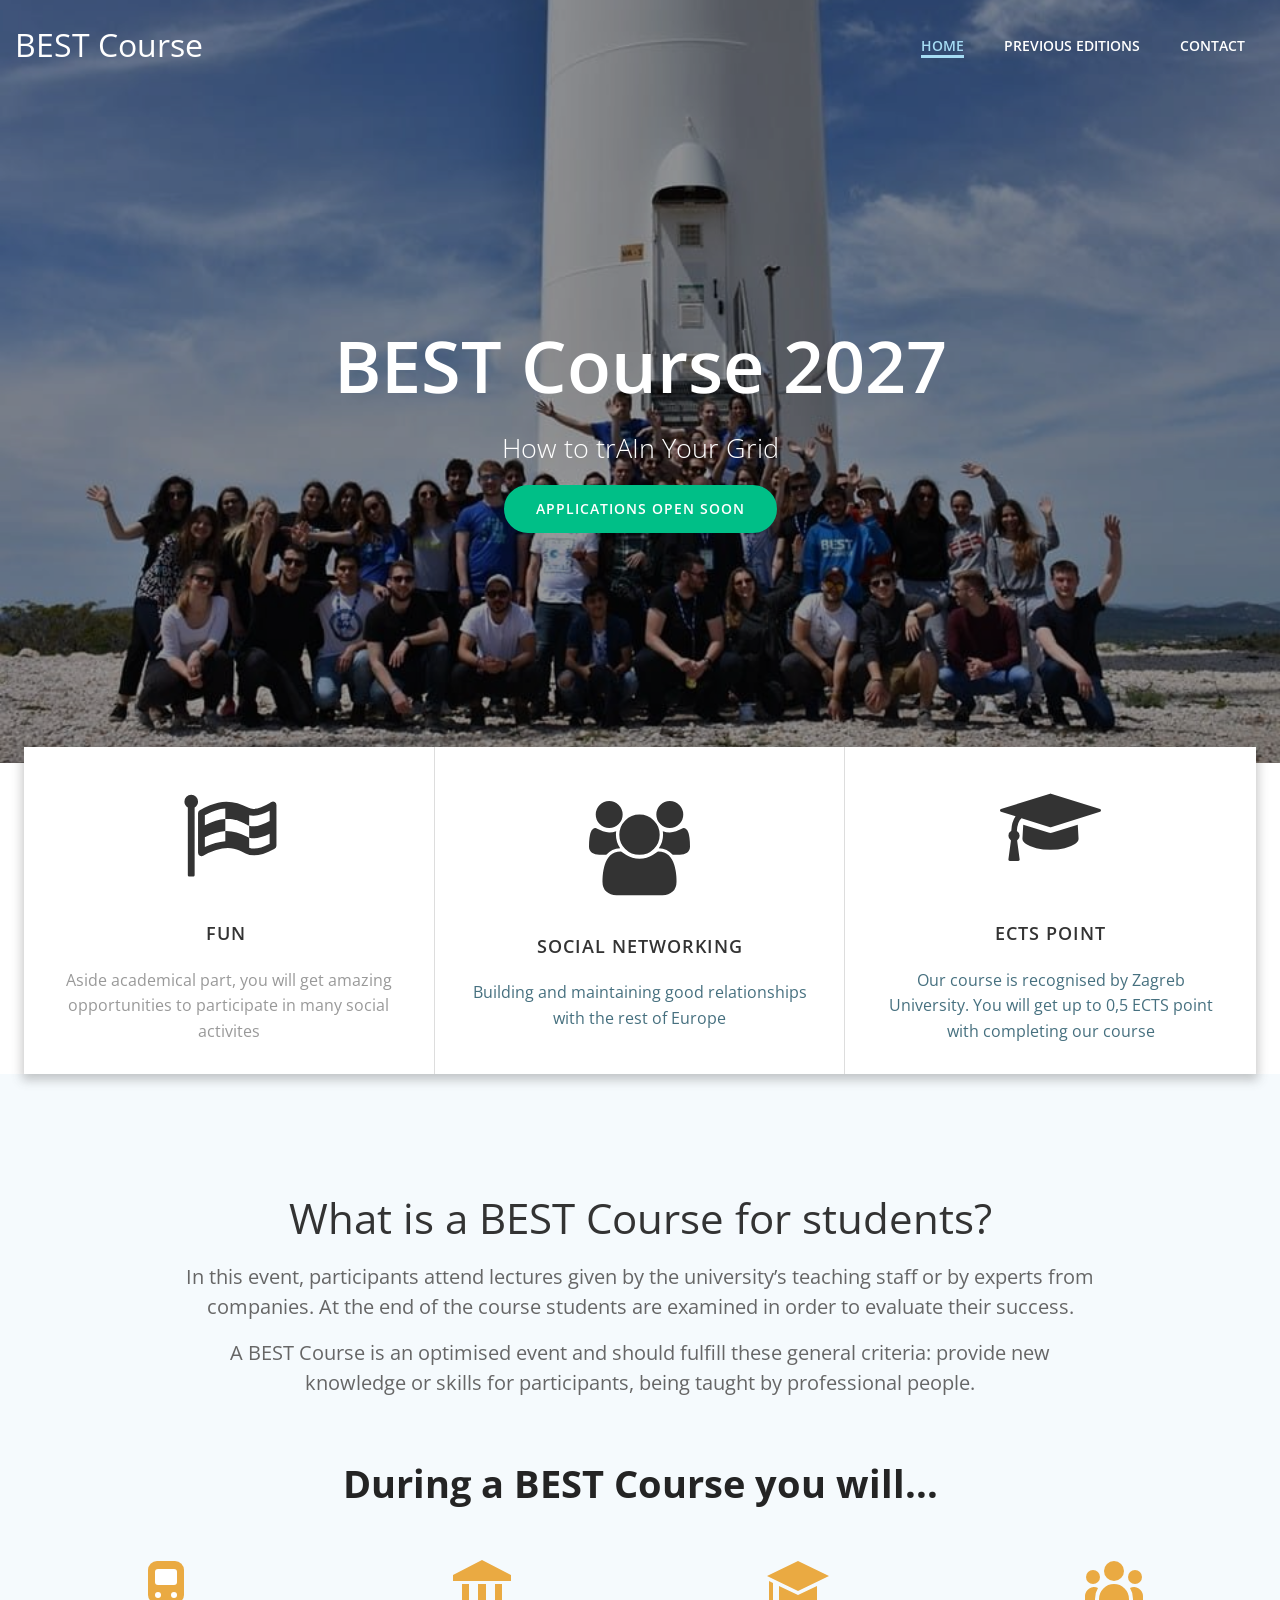
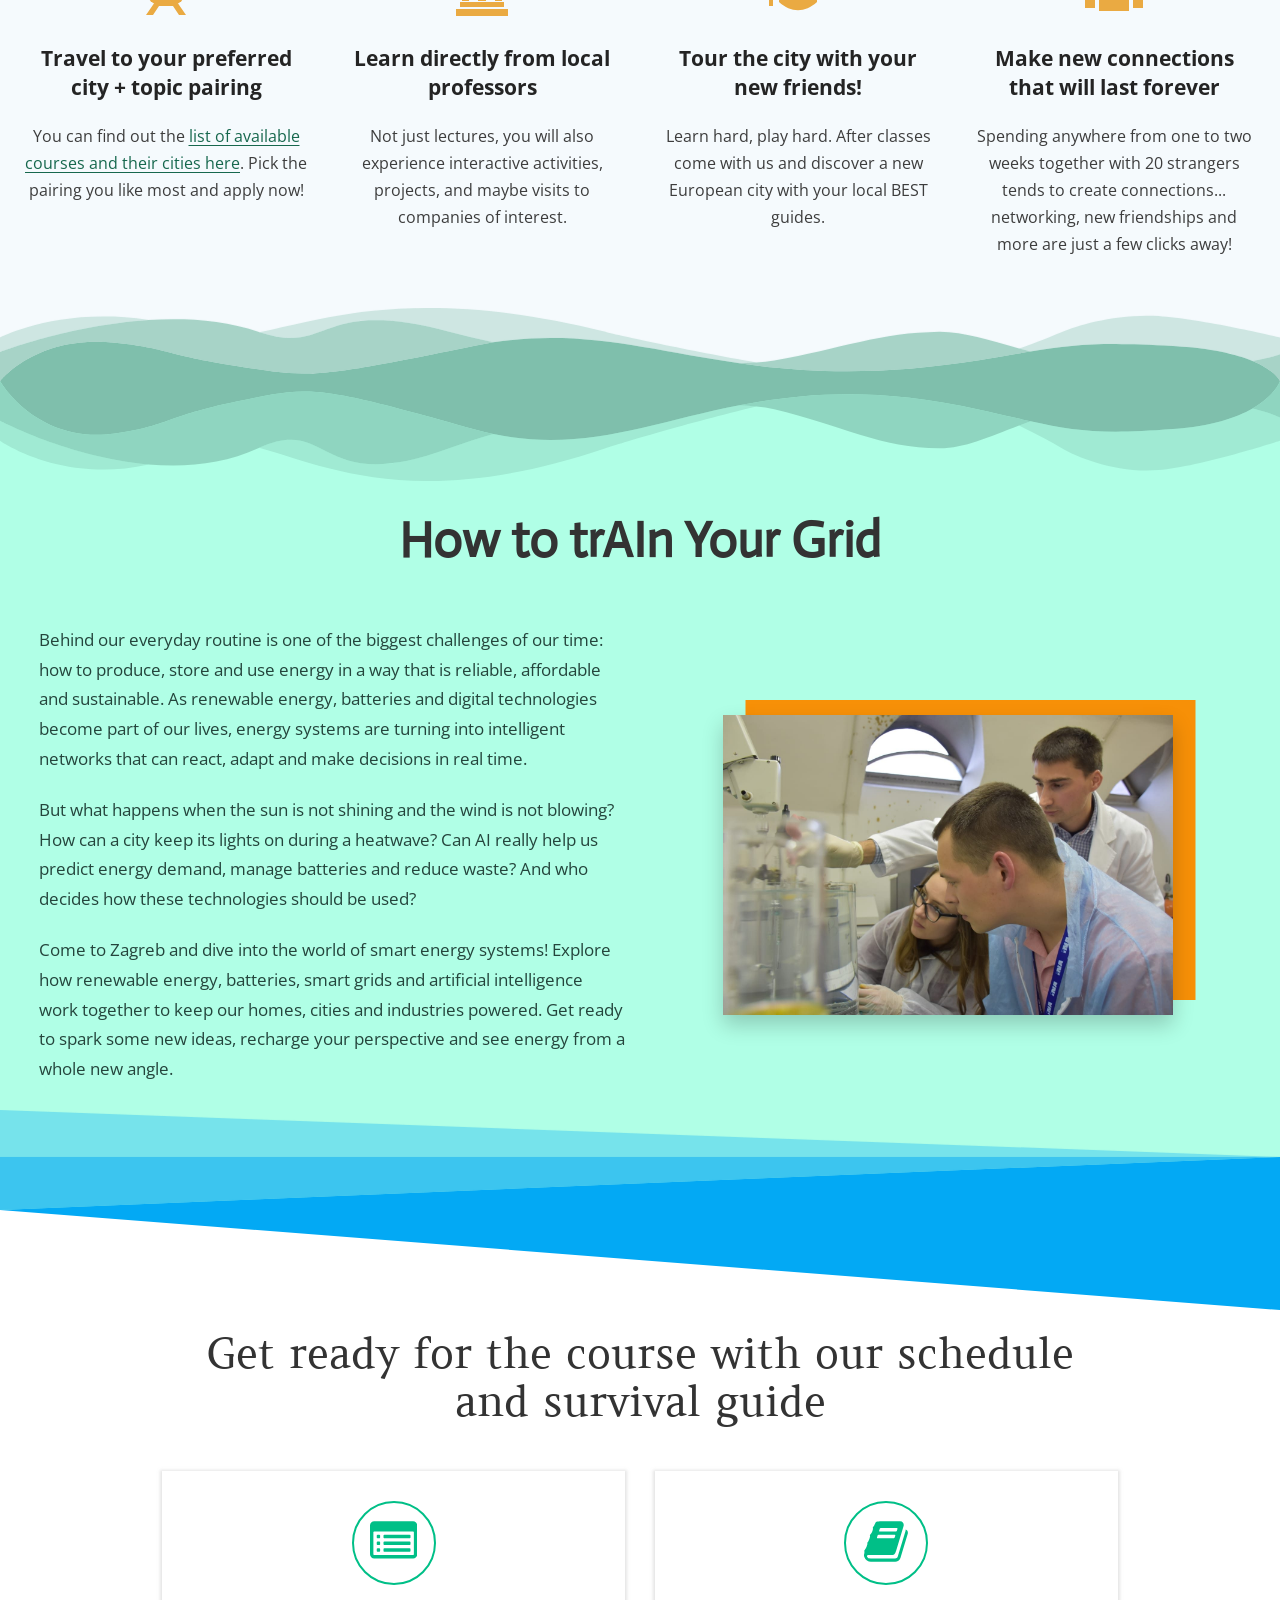
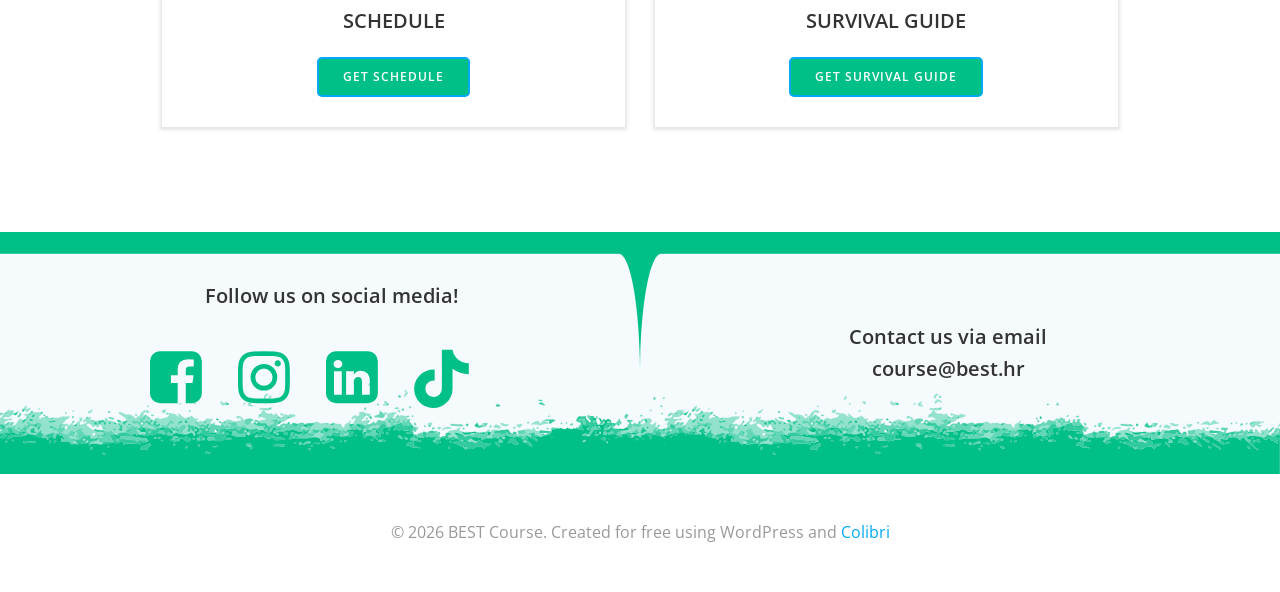
==== commit a2e4bab0: "typo fix" ====
--- a/index.html
+++ b/index.html
@@ -4,7 +4,7 @@
     <meta charset="UTF-8">
     <meta name="viewport" content="width=device-width, initial-scale=1">
     <link rel="profile" href="http://gmpg.org/xfn/11">
-	<title>How to Train Your Grid | BEST Course Zagreb 2027</title>
+	<title>How to trAIn Your Grid | BEST Course Zagreb 2027</title>
 <link rel='dns-prefetch' href='//fonts.googleapis.com' />
 <link rel='dns-prefetch' href='//s.w.org' />
 <!-- This site uses the Google Analytics by MonsterInsights plugin v7.10.4 - Using Analytics tracking - https://www.monsterinsights.com/ -->
@@ -2462,7 +2462,7 @@
 <meta name="msapplication-TileImage" content="wp-content/uploads/2018/01/logo.png" />
 <style type="text/css">/** Mega Menu CSS: fs **/</style>
 	<link rel="stylesheet" href="assets/css/course-2027.css" />
-<meta name="description" content="How to Train Your Grid: explore smart energy systems, renewables, batteries and AI at BEST Course Zagreb 2027." />
+<meta name="description" content="How to trAIn Your Grid: explore smart energy systems, renewables, batteries and AI at BEST Course Zagreb 2027." />
 </head>
 
 <body id="colibri" class="home page-template page-template-page-templates page-template-homepage page-template-page-templateshomepage-php page page-id-1390 wp-custom-logo elementor-default elementor-kit-484 elementor-page elementor-page-1390">
@@ -2653,7 +2653,7 @@
                   <!---->
                   <!---->
                   <div class="">
-                    <h1>How to Train Your Grid</h1>
+                    <h1>How to trAIn Your Grid</h1>
                   </div>
                 </div>
                 <div data-colibri-id="406-h30" class="h-x-container style-30 style-local-406-h30 position-relative h-element">
@@ -2888,7 +2888,7 @@
               <div data-colibri-id="1390-c20" class="h-global-transition-all h-heading style-656 style-local-1390-c20 position-relative h-element">
                 <!---->
                 <!---->
-                <h1 class=""><strong>How to Train Your Grid</strong></h1>
+                <h1 class=""><strong>How to trAIn Your Grid</strong></h1>
               </div>
             </div>
           </div>
@@ -2906,8 +2906,7 @@
             <div class="w-100 h-y-container h-column__content h-column__v-align flex-basis-100 align-self-lg-center align-self-md-center align-self-center">
               <!---->
               <div data-colibri-id="1390-c23" class="course-description">
-<p>It is 8 a.m. Your phone is charged, your room is warm, the lights are on and your morning coffee is ready. Everything seems simple - until you start thinking about where all that energy actually comes from.</p>
-<p>Behind this everyday routine is one of the biggest challenges of our time: how to produce, store and use energy in a way that is reliable, affordable and sustainable. As renewable energy, batteries and digital technologies become part of our lives, energy systems are turning into intelligent networks that can react, adapt and make decisions in real time.</p>
+<p>Behind our everyday routine is one of the biggest challenges of our time: how to produce, store and use energy in a way that is reliable, affordable and sustainable. As renewable energy, batteries and digital technologies become part of our lives, energy systems are turning into intelligent networks that can react, adapt and make decisions in real time.</p>
 <p>But what happens when the sun is not shining and the wind is not blowing? How can a city keep its lights on during a heatwave? Can AI really help us predict energy demand, manage batteries and reduce waste? And who decides how these technologies should be used?</p>
 <p>Come to Zagreb and dive into the world of smart energy systems! Explore how renewable energy, batteries, smart grids and artificial intelligence work together to keep our homes, cities and industries powered. Get ready to spark some new ideas, recharge your perspective and see energy from a whole new angle.</p>
 </div>
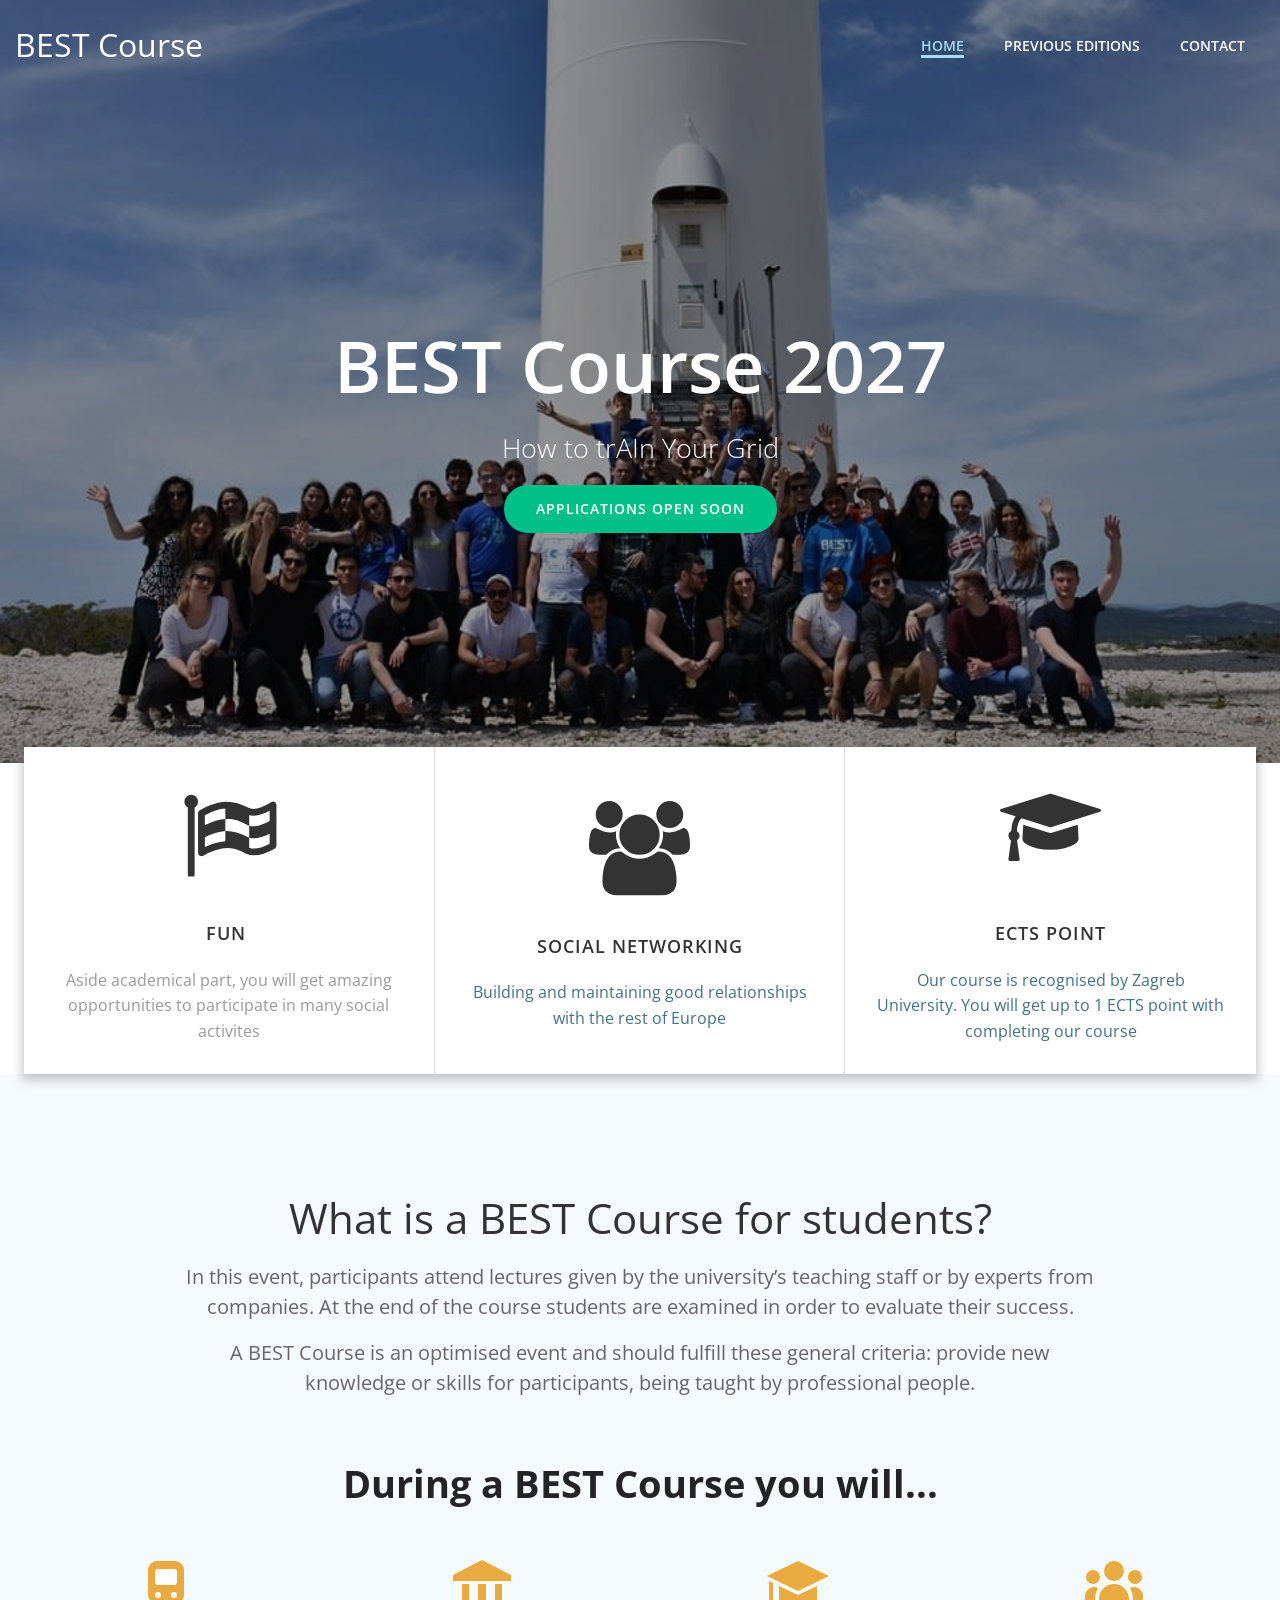
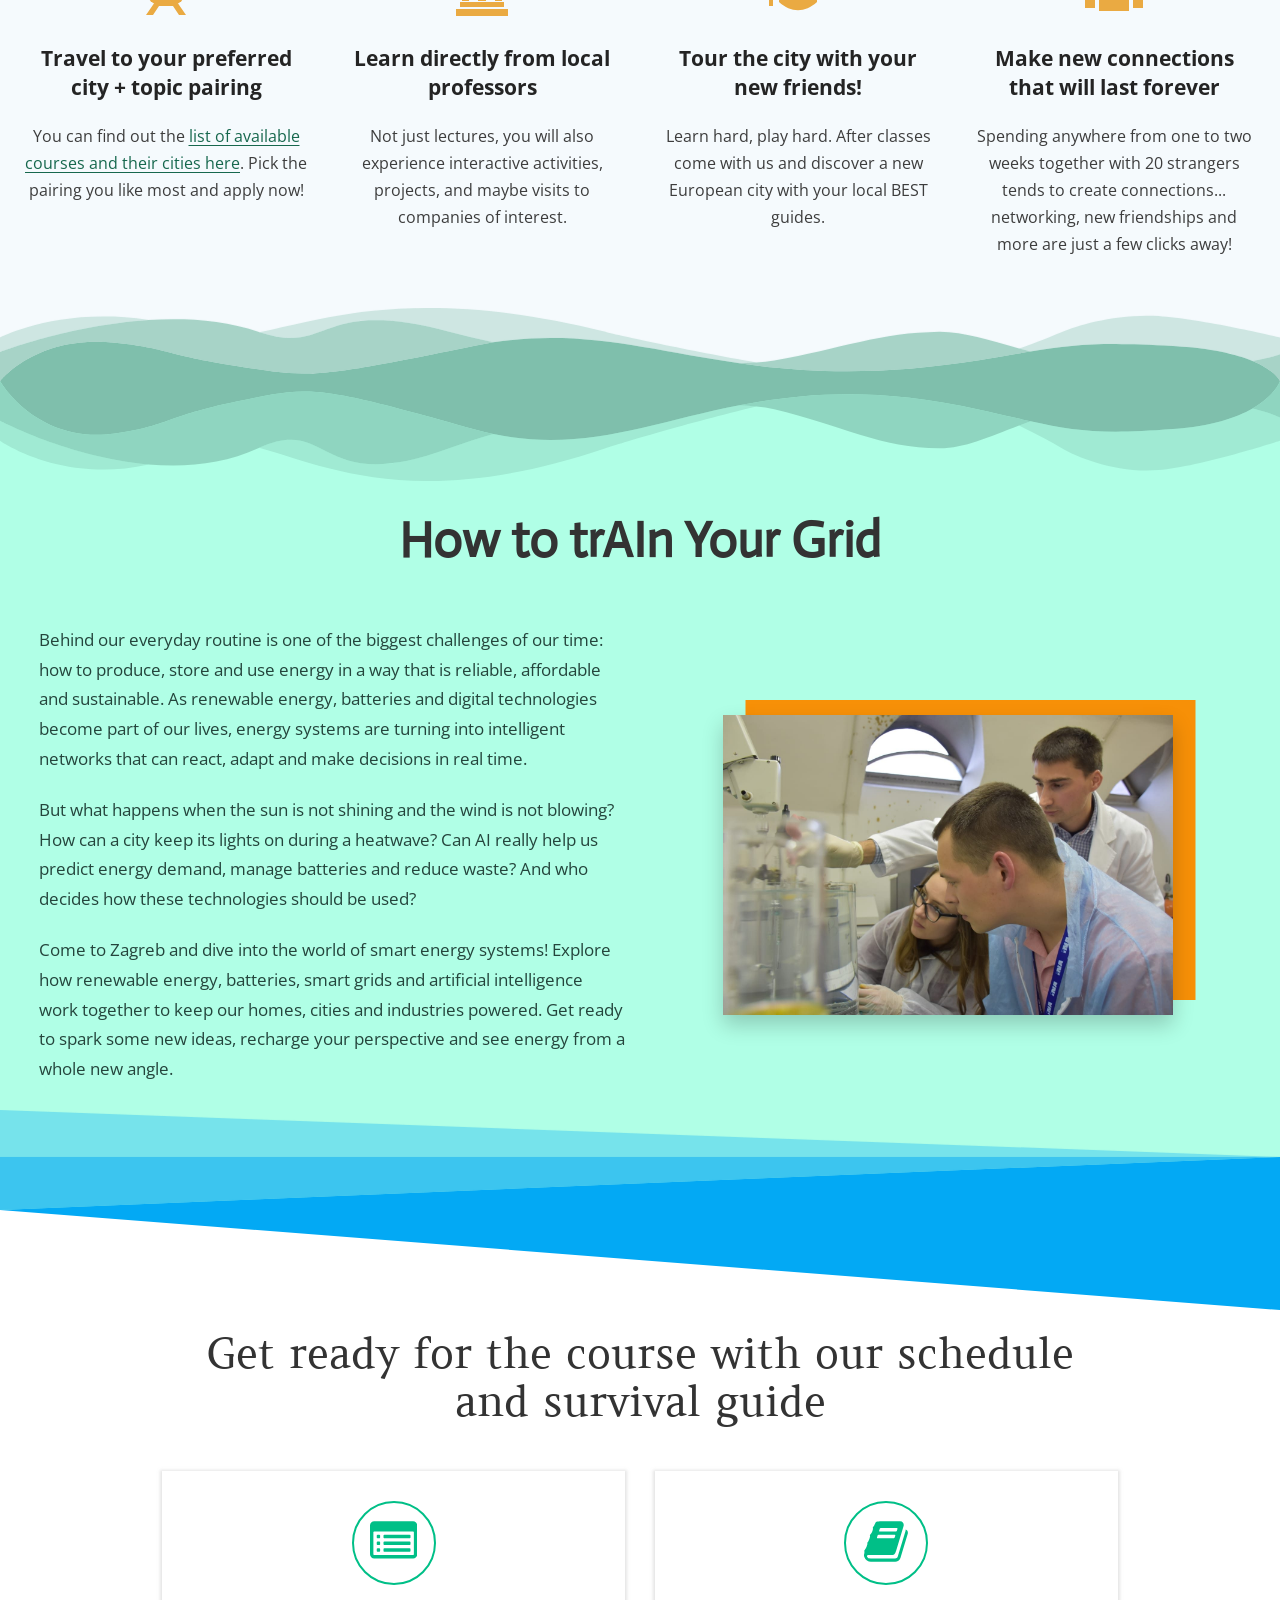
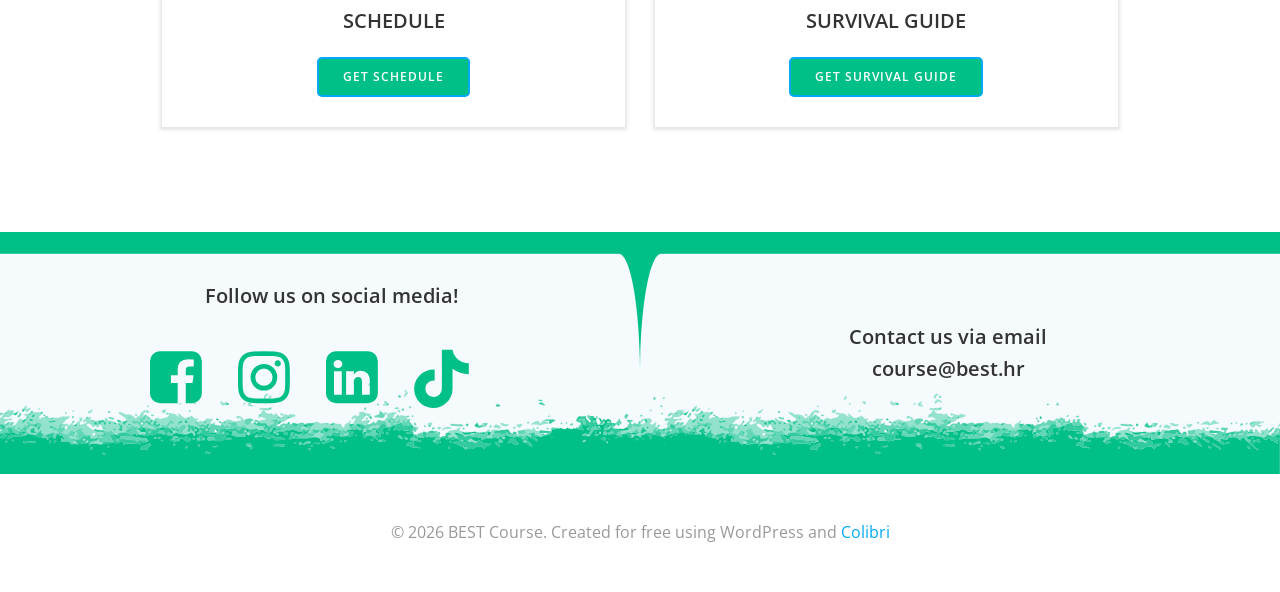
==== commit eaaf748b: "ects point fix" ====
--- a/index.html
+++ b/index.html
@@ -2744,7 +2744,7 @@
             <!---->
             <!---->
             <div class="">
-              <p><span style="font-weight: 400; font-size: 16px; font-family: Open Sans; color: rgb(70, 112, 127);">Our course is recognised by Zagreb University. You will get up to 0,5 ECTS point with completing our course</span></p>
+              <p><span style="font-weight: 400; font-size: 16px; font-family: Open Sans; color: rgb(70, 112, 127);">Our course is recognised by Zagreb University. You will get up to 1 ECTS point with completing our course</span></p>
             </div>
           </div>
         </div>
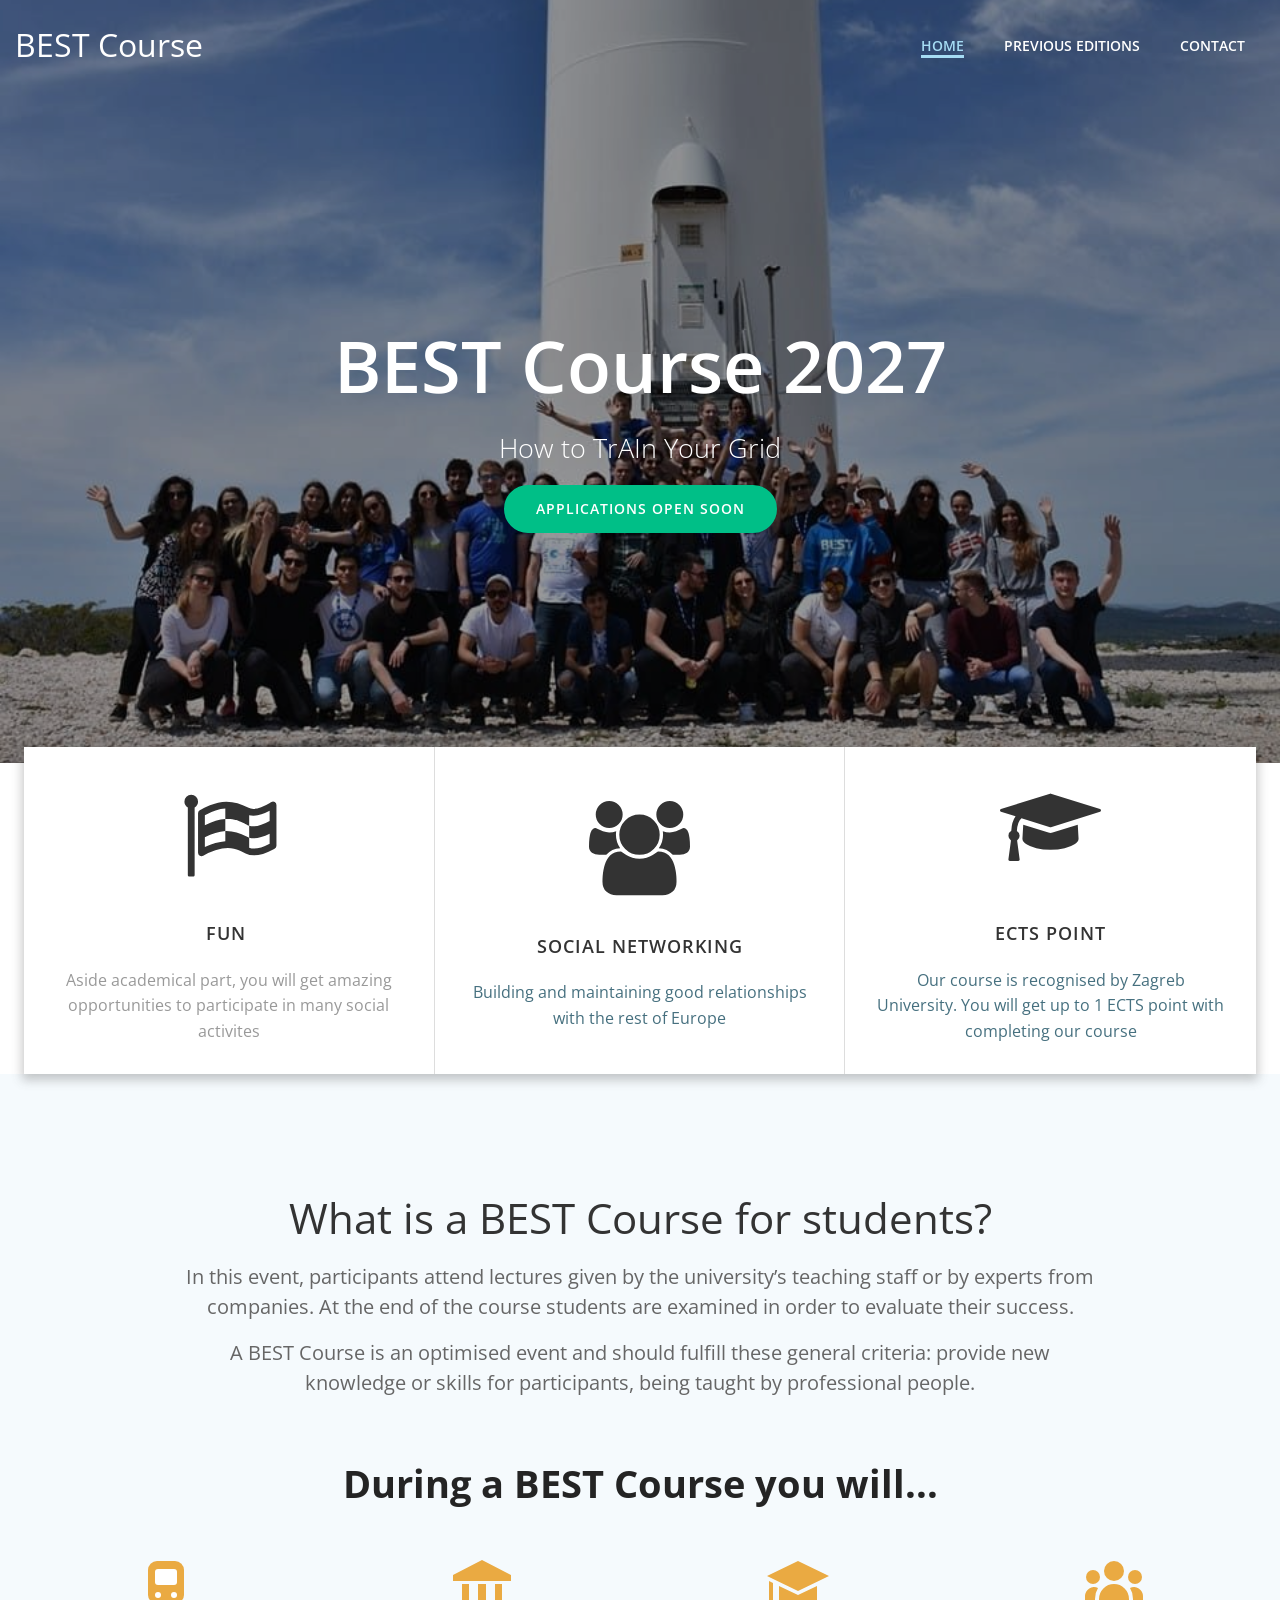
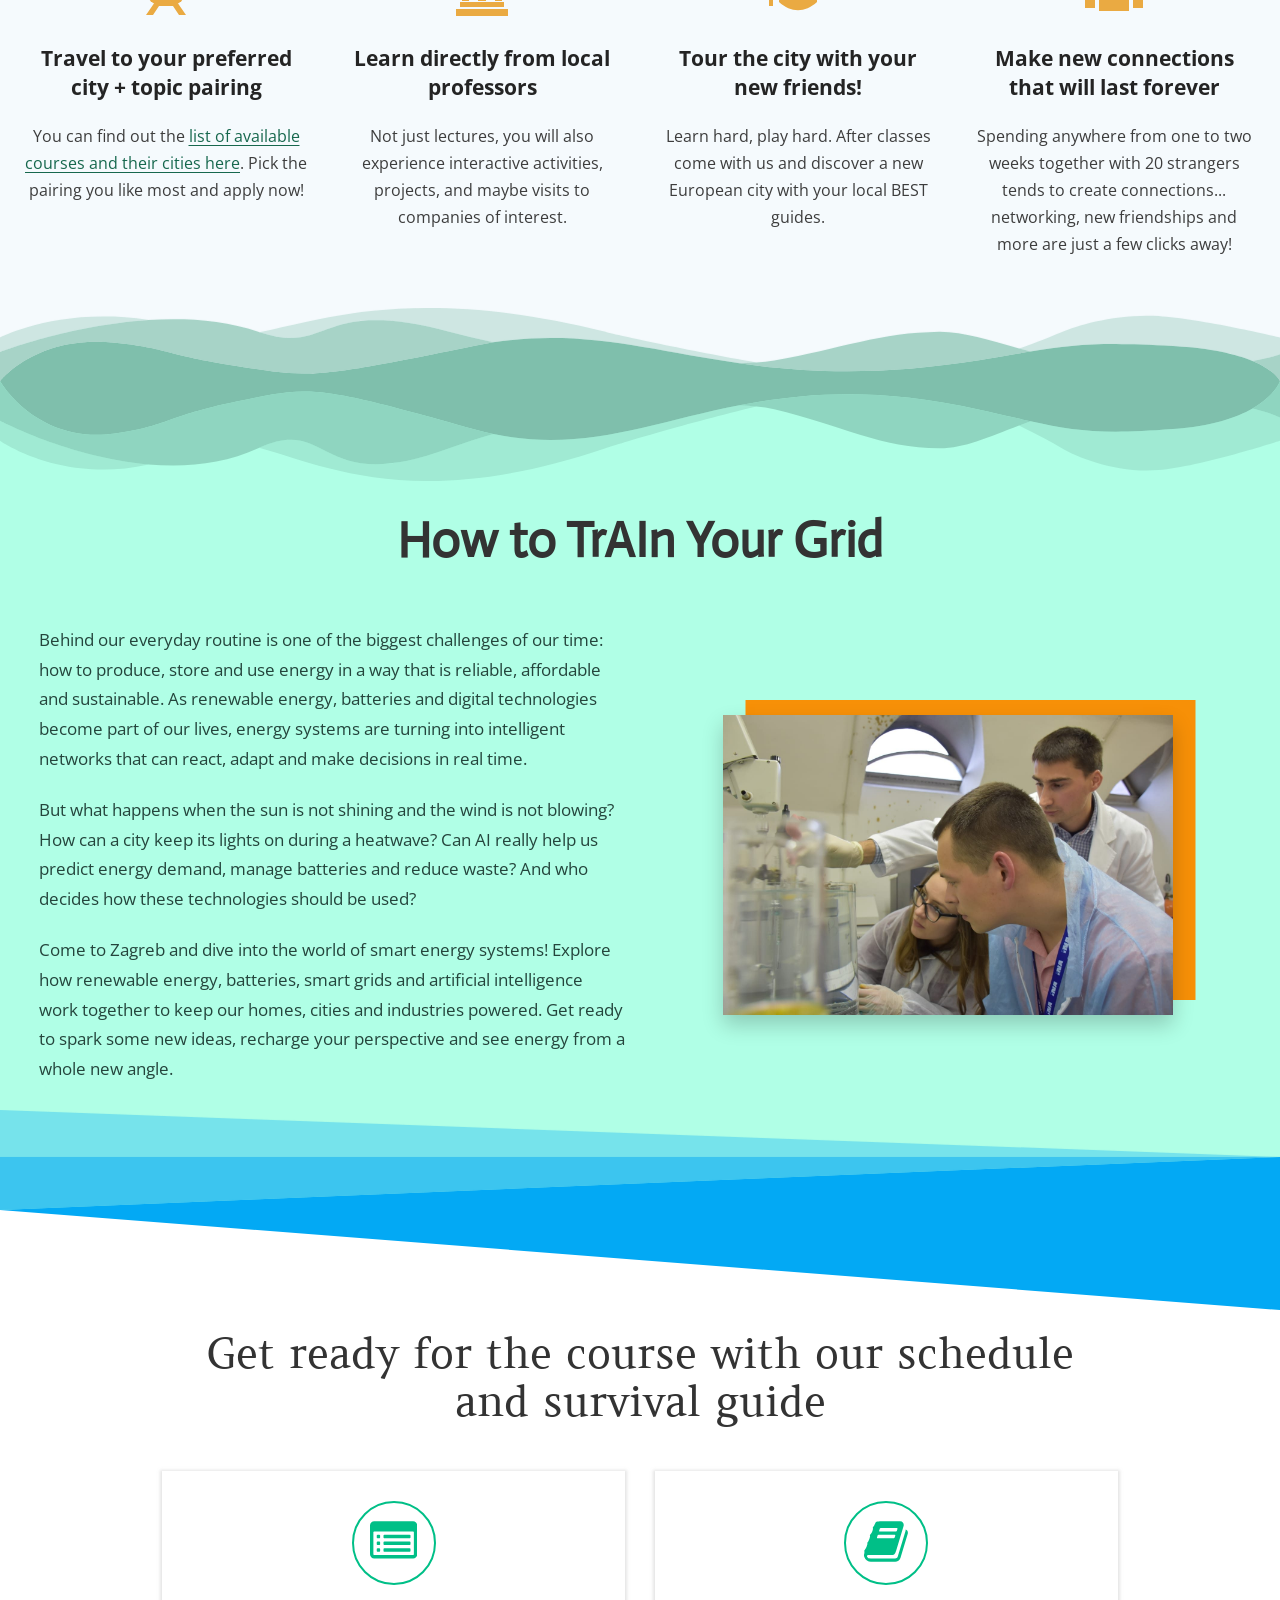
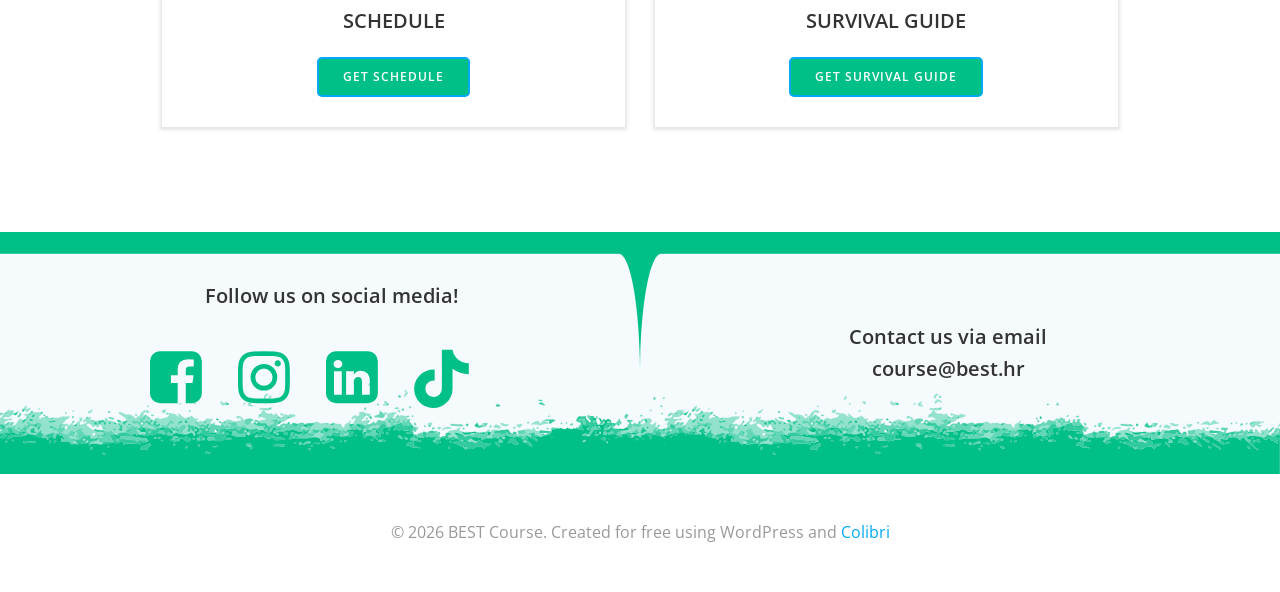
==== commit 788e1a0f: "typo" ====
--- a/index.html
+++ b/index.html
@@ -4,7 +4,7 @@
     <meta charset="UTF-8">
     <meta name="viewport" content="width=device-width, initial-scale=1">
     <link rel="profile" href="http://gmpg.org/xfn/11">
-	<title>How to trAIn Your Grid | BEST Course Zagreb 2027</title>
+	<title>How to TrAIn Your Grid | BEST Course Zagreb 2027</title>
 <link rel='dns-prefetch' href='//fonts.googleapis.com' />
 <link rel='dns-prefetch' href='//s.w.org' />
 <!-- This site uses the Google Analytics by MonsterInsights plugin v7.10.4 - Using Analytics tracking - https://www.monsterinsights.com/ -->
@@ -2462,7 +2462,7 @@
 <meta name="msapplication-TileImage" content="wp-content/uploads/2018/01/logo.png" />
 <style type="text/css">/** Mega Menu CSS: fs **/</style>
 	<link rel="stylesheet" href="assets/css/course-2027.css" />
-<meta name="description" content="How to trAIn Your Grid: explore smart energy systems, renewables, batteries and AI at BEST Course Zagreb 2027." />
+<meta name="description" content="How to TrAIn Your Grid: explore smart energy systems, renewables, batteries and AI at BEST Course Zagreb 2027." />
 </head>
 
 <body id="colibri" class="home page-template page-template-page-templates page-template-homepage page-template-page-templateshomepage-php page page-id-1390 wp-custom-logo elementor-default elementor-kit-484 elementor-page elementor-page-1390">
@@ -2653,7 +2653,7 @@
                   <!---->
                   <!---->
                   <div class="">
-                    <h1>How to trAIn Your Grid</h1>
+                    <h1>How to TrAIn Your Grid</h1>
                   </div>
                 </div>
                 <div data-colibri-id="406-h30" class="h-x-container style-30 style-local-406-h30 position-relative h-element">
@@ -2888,7 +2888,7 @@
               <div data-colibri-id="1390-c20" class="h-global-transition-all h-heading style-656 style-local-1390-c20 position-relative h-element">
                 <!---->
                 <!---->
-                <h1 class=""><strong>How to trAIn Your Grid</strong></h1>
+                <h1 class=""><strong>How to TrAIn Your Grid</strong></h1>
               </div>
             </div>
           </div>
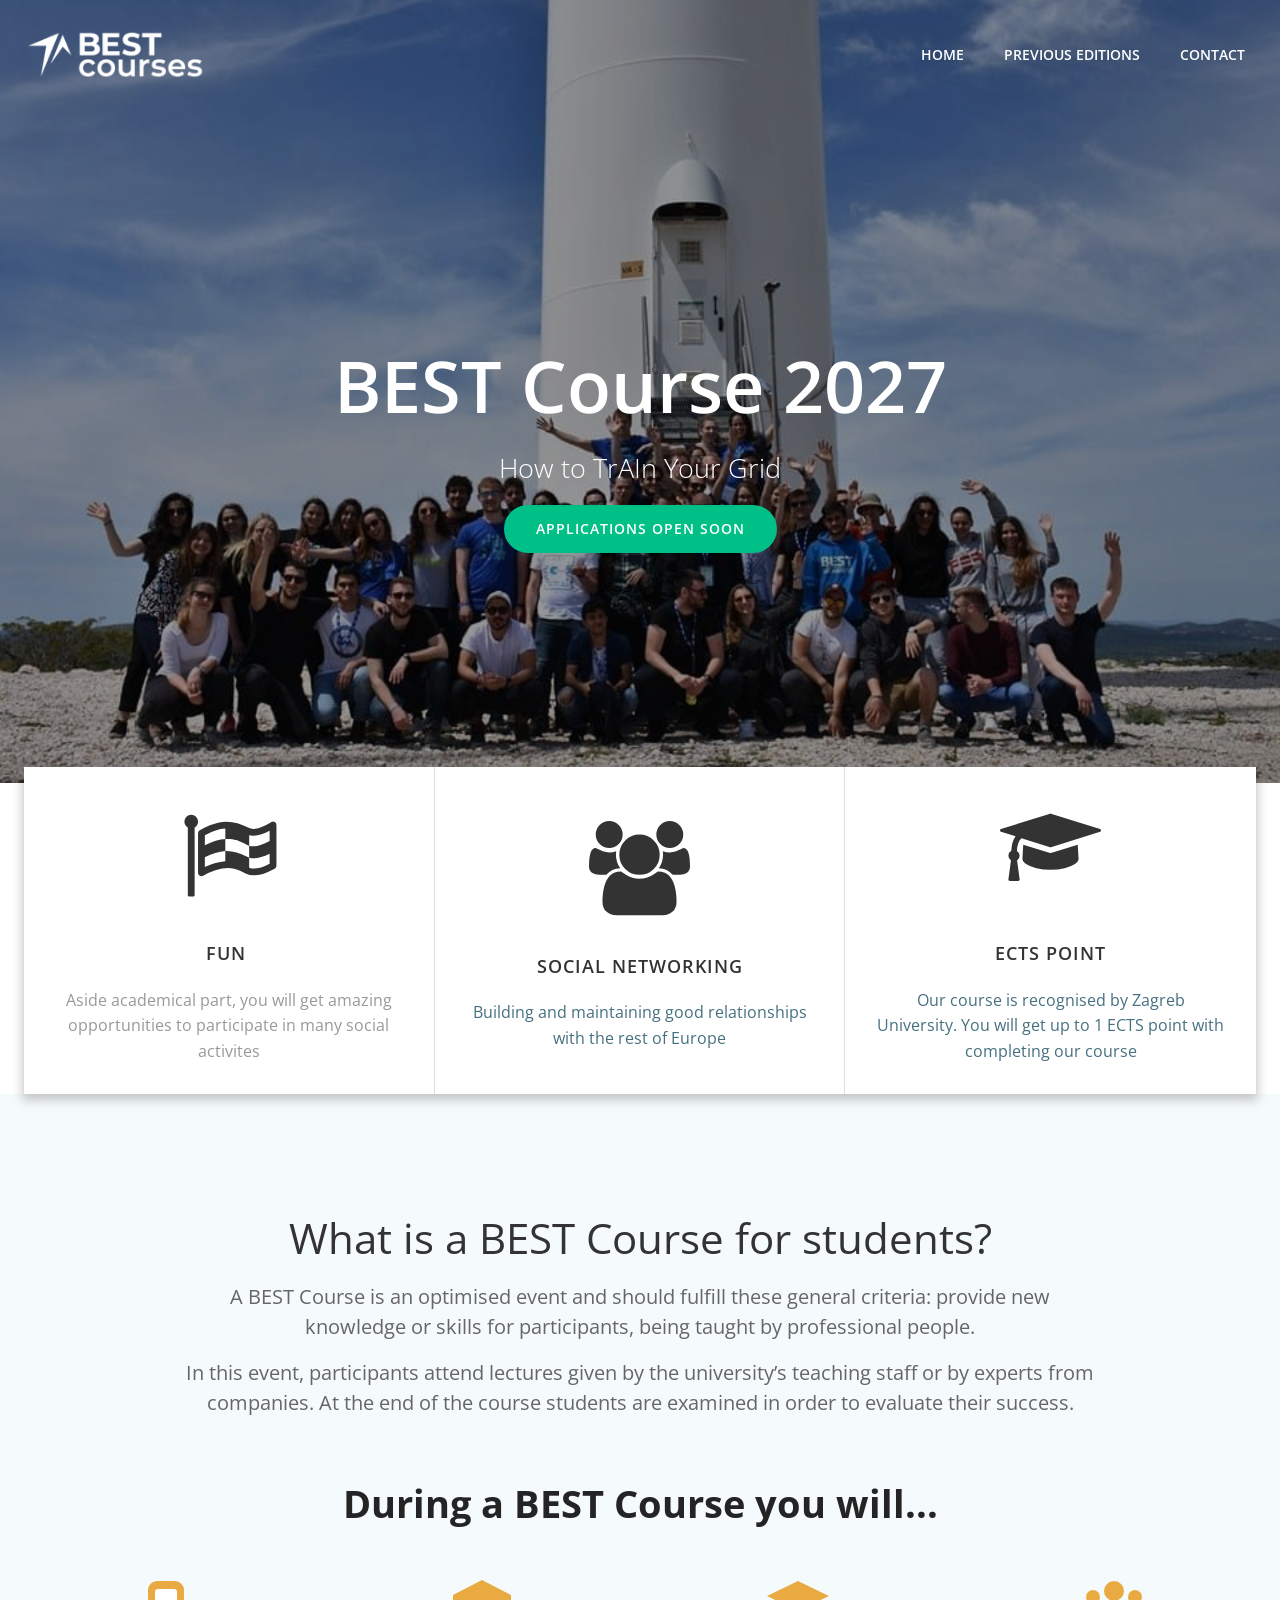
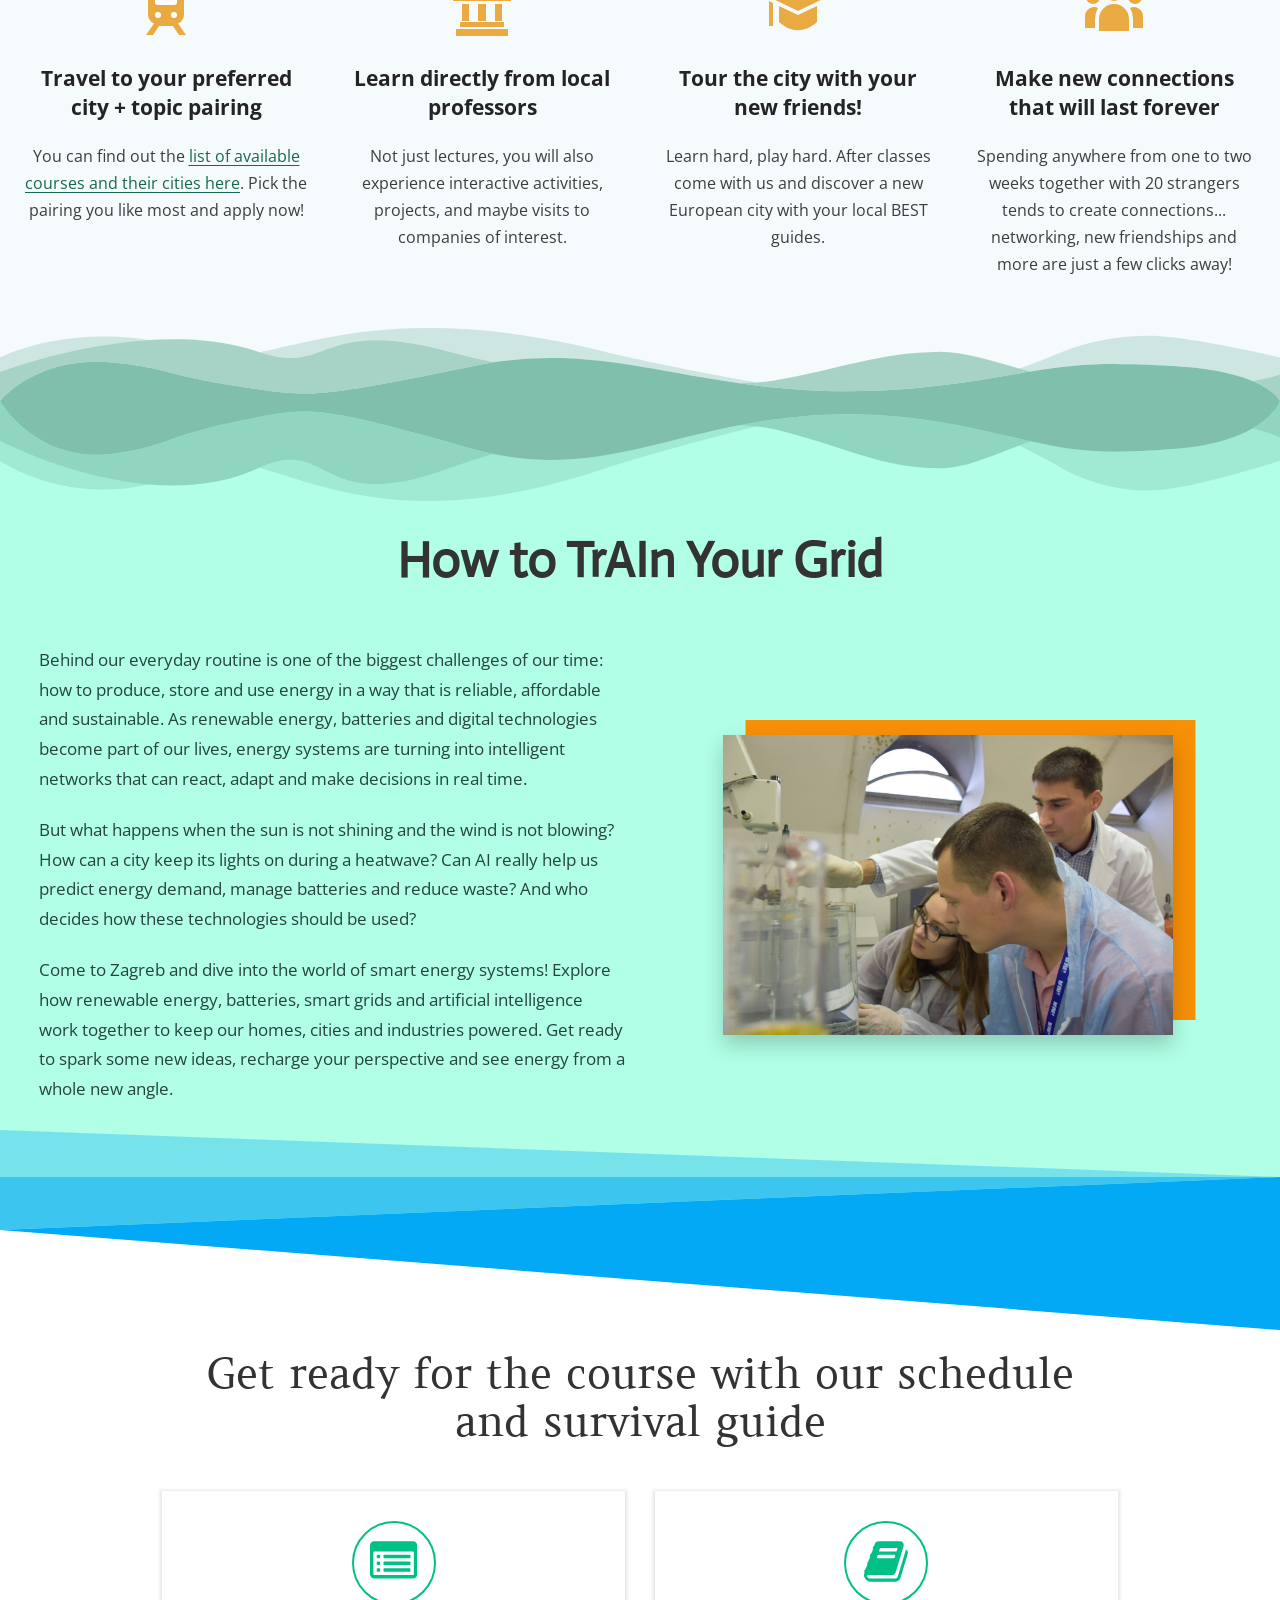
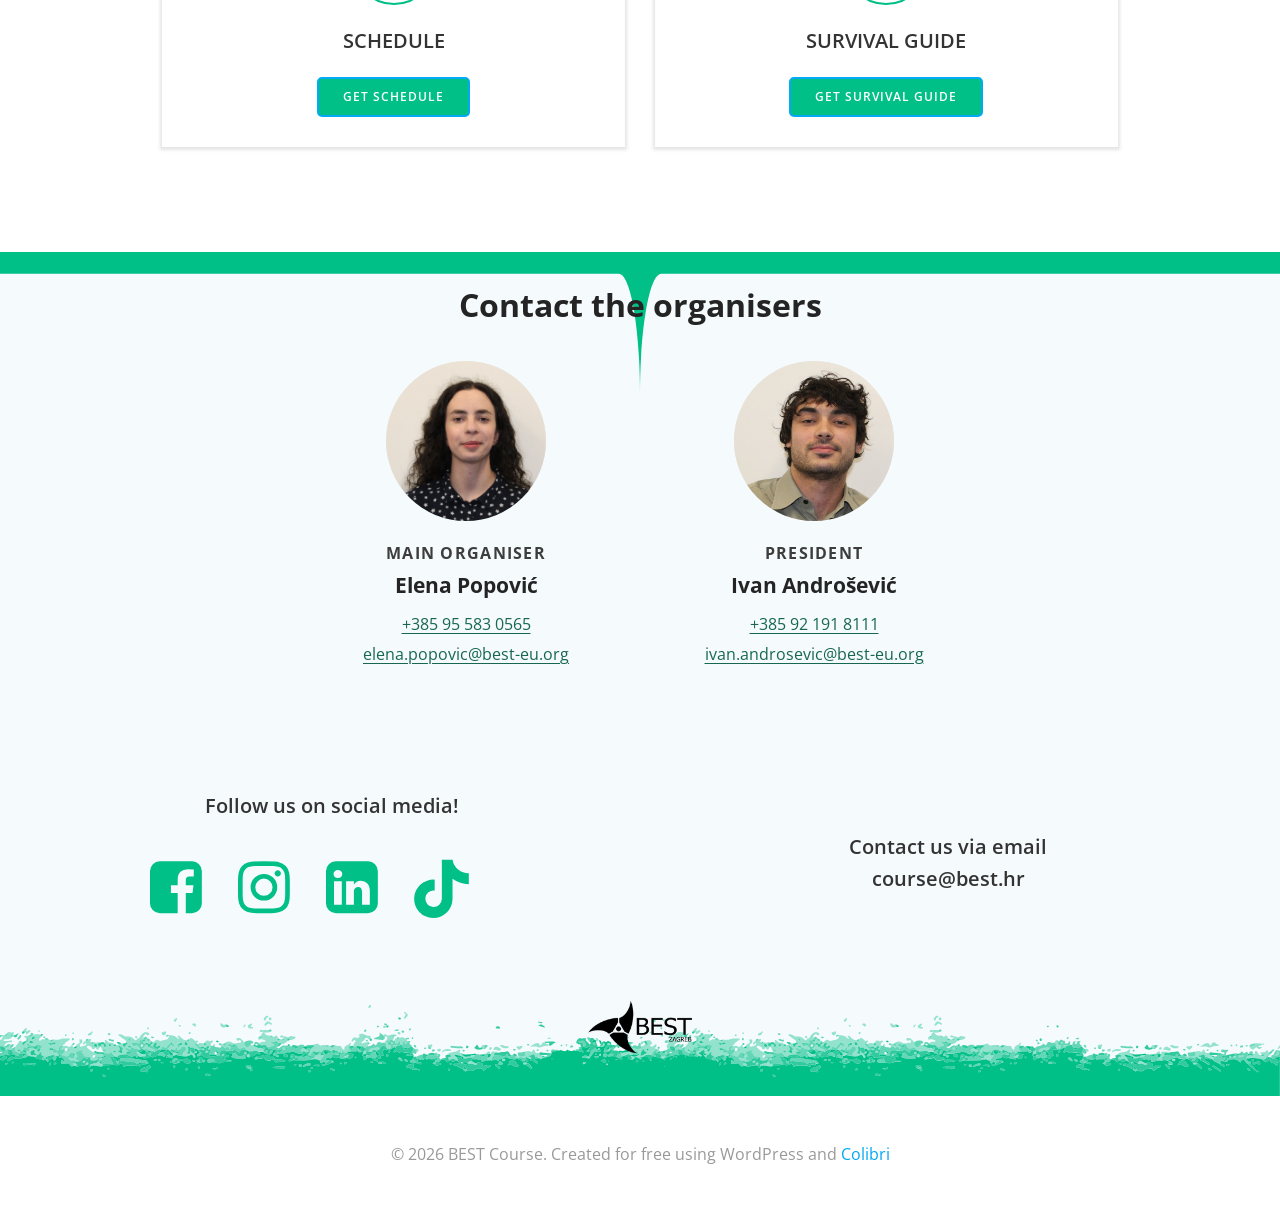
==== commit 27edd661: "Apply BEST International's feedback on the 2027 course site - Show the BEST Courses logo in the head" ====
--- a/index.html
+++ b/index.html
@@ -2495,7 +2495,7 @@
                     <!---->
                     <div data-colibri-id="406-h5" class="d-flex align-items-center text-lg-left text-md-left text-left justify-content-lg-start justify-content-md-start justify-content-start style-5 style-local-406-h5 position-relative h-element">
                       <!---->
-                      <a rel="home" href="index.html" h-use-smooth-scroll="true" class="d-flex align-items-center"><span class="h-logo__text h-logo__text_h logo-text d-inline-block style-5-text style-local-406-h5-text">BEST Course</span></a>
+                      <a rel="home" href="index.html" h-use-smooth-scroll="true" class="d-flex align-items-center"><img src="assets/img/best-courses-logo-white.png" class="h-logo__image h-logo__image_h logo-image style-5-image style-local-406-h5-image" alt="BEST Courses" width="221" height="77" /><img src="assets/img/best-courses-logo-black.png" class="h-logo__alt-image h-logo__alt-image_h logo-alt-image style-5-image style-local-406-h5-image" alt="BEST Courses" width="221" height="77" /></a>
                     </div>
                   </div>
                 </div>
@@ -2553,7 +2553,7 @@
                                         <!---->
                                         <div data-colibri-id="406-h15" class="d-flex align-items-center text-lg-center text-md-center text-center justify-content-lg-center justify-content-md-center justify-content-center style-14 style-local-406-h15 position-relative h-element">
                                           <!---->
-                                          <a rel="home" href="index.html" h-use-smooth-scroll="true" class="d-flex align-items-center"><span class="h-logo__text h-logo__text_h logo-text d-inline-block style-14-text style-local-406-h15-text">BEST Course</span></a>
+                                          <a rel="home" href="index.html" h-use-smooth-scroll="true" class="d-flex align-items-center"><img src="assets/img/best-courses-logo-white.png" class="h-logo__image h-logo__image_h logo-image style-14-image style-local-406-h15-image" alt="BEST Courses" width="221" height="77" /><img src="assets/img/best-courses-logo-black.png" class="h-logo__alt-image h-logo__alt-image_h logo-alt-image style-14-image style-local-406-h15-image" alt="BEST Courses" width="221" height="77" /></a>
                                         </div>
                                       </div>
                                     </div>
@@ -2826,8 +2826,8 @@
                 </div>
                 <div data-colibri-id="1390-c16" class="h-lead h-text h-text-component style-652 style-local-1390-c16 position-relative h-element">
 <div>
+<p>A BEST Course is an optimised event and should fulfill these general criteria: provide new knowledge or skills for participants, being taught by professional people.</p>
 <p>In this event, participants attend lectures given by the university&#8217;s teaching staff or by experts from companies. At the end of the course students are examined in order to evaluate their success.</p>
-<p>A BEST Course is an optimised event and should fulfill these general criteria: provide new knowledge or skills for participants, being taught by professional people.</p>
 </div>
 </div>
               </div>
@@ -4150,6 +4150,13 @@
     </div>
     <div class="h-section-grid-container h-section-boxed-container">
       <!---->
+<section class="course-contacts" aria-labelledby="course-contacts-title">
+<h3 id="course-contacts-title">Contact the organisers</h3>
+<div class="course-contacts-grid">
+<article class="course-contact"><span class="course-contact-photo"><img src="assets/img/contacts/elena-popovic.jpg" alt="" width="160" height="160" loading="lazy" /></span><p class="course-contact-role">Main Organiser</p><h4>Elena Popović</h4><p><a href="tel:+385955830565">+385 95 583 0565</a></p><p><a href="mailto:elena.popovic@best-eu.org">elena.popovic@best-eu.org</a></p></article>
+<article class="course-contact"><span class="course-contact-photo"><img src="assets/img/contacts/ivan-androsevic.jpg" alt="" width="160" height="160" loading="lazy" /></span><p class="course-contact-role">President</p><h4>Ivan Androšević</h4><p><a href="tel:+385921918111">+385 92 191 8111</a></p><p><a href="mailto:ivan.androsevic@best-eu.org">ivan.androsevic@best-eu.org</a></p></article>
+</div>
+</section>
       <div data-colibri-id="412-f3" class="h-row-container gutters-row-lg-0 gutters-row-md-0 gutters-row-0 gutters-row-v-lg-0 gutters-row-v-md-0 gutters-row-v-0 style-435 style-local-412-f3 position-relative">
         <!---->
         <div class="h-row justify-content-lg-center justify-content-md-center justify-content-center align-items-lg-stretch align-items-md-stretch align-items-stretch gutters-col-lg-0 gutters-col-md-0 gutters-col-0 gutters-col-v-lg-0 gutters-col-v-md-0 gutters-col-v-0">
@@ -4236,6 +4243,7 @@
           </div>
         </div>
       </div>
+<div class="course-zagreb-logo"><img src="assets/img/best-zagreb-logo-black.png" alt="BEST Zagreb" width="210" height="124" loading="lazy" /></div>
     </div>
   </div>
   <div data-colibri-component="section" data-colibri-id="412-f19" id="copyright" class="h-section h-section-global-spacing d-flex align-items-lg-center align-items-md-center align-items-center style-64 style-local-412-f19 position-relative">
--- a/assets/css/course-2027.css
+++ b/assets/css/course-2027.css
@@ -19,6 +19,19 @@
 #features .style-local-1390-c28-outer, #features .style-local-1390-c33-outer { flex: 0 0 40%; max-width: 40%; }
 [data-colibri-id="406-h31"][aria-disabled="true"] { pointer-events: none; }
 a:focus-visible { outline: 3px solid #eaaa42; outline-offset: 5px; }
+.course-contacts { width: 100%; margin: 0 0 56px; text-align: center; }
+.course-contacts h3 { margin: 0 0 36px; font-size: clamp(24px, 2.6vw, 32px); font-weight: 700; line-height: 1.25; color: #242424; }
+.course-contacts-grid { display: grid; grid-template-columns: repeat(2, minmax(0, 300px)); justify-content: center; gap: 48px; }
+.course-contact { min-width: 0; }
+.course-contact-photo { display: block; width: 160px; height: 160px; margin: 0 auto 20px; border-radius: 50%; overflow: hidden; background: #e3ece9; }
+.course-contact-photo img { display: block; width: 100%; height: 100%; object-fit: cover; transform: scale(1.5); transform-origin: 50% 38%; }
+.course-contact-role { margin: 0 0 6px; font-size: 14px; font-weight: 700; line-height: 1.4; letter-spacing: 0.08em; text-transform: uppercase; color: #17684e; }
+.course-contact h4 { margin: 0 0 12px; font-size: 21px; font-weight: 700; line-height: 1.4; color: #242424; }
+.course-contact p { margin: 0 0 4px; font-size: 16px; line-height: 1.6; color: #3d3d3d; }
+.course-contact a { color: #17684e; text-decoration: underline; text-underline-offset: 3px; overflow-wrap: anywhere; }
+.course-contact a:hover { color: #124d3b; }
+.course-zagreb-logo { margin: 40px 0 0; text-align: center; }
+.course-zagreb-logo img { display: inline-block; width: auto; height: 72px; }
 @media (max-width: 1050px) {
   .course-benefits-grid { grid-template-columns: repeat(2, minmax(0, 1fr)); gap: 40px 32px; }
 }
@@ -30,5 +43,6 @@
   .course-benefit { max-width: 360px; margin: 0 auto; }
   .course-benefit h4 { font-size: 21px; margin-bottom: 12px; }
   .course-benefit svg { margin-bottom: 16px; }
+  .course-contacts-grid { grid-template-columns: minmax(0, 320px); gap: 40px; }
   #features .style-local-1390-c28-outer, #features .style-local-1390-c33-outer { flex: 0 0 100%; max-width: 100%; }
 }
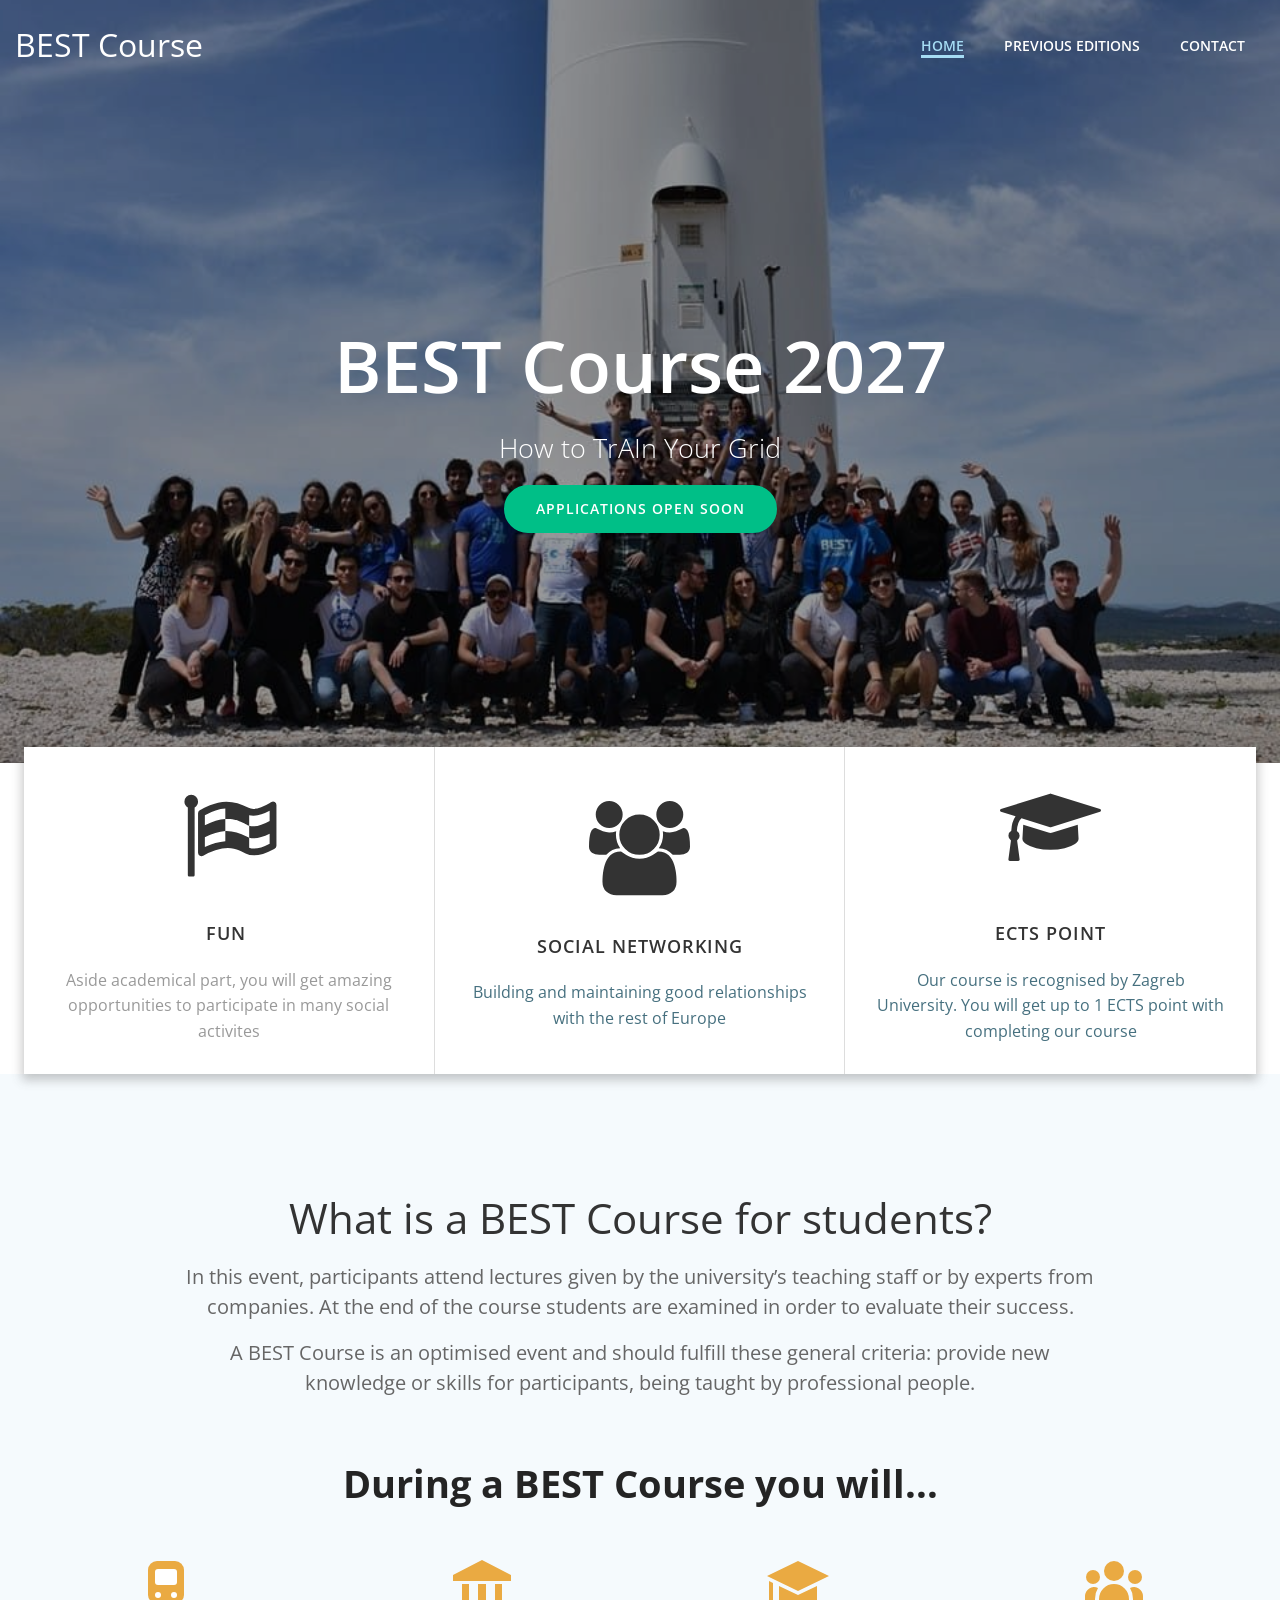
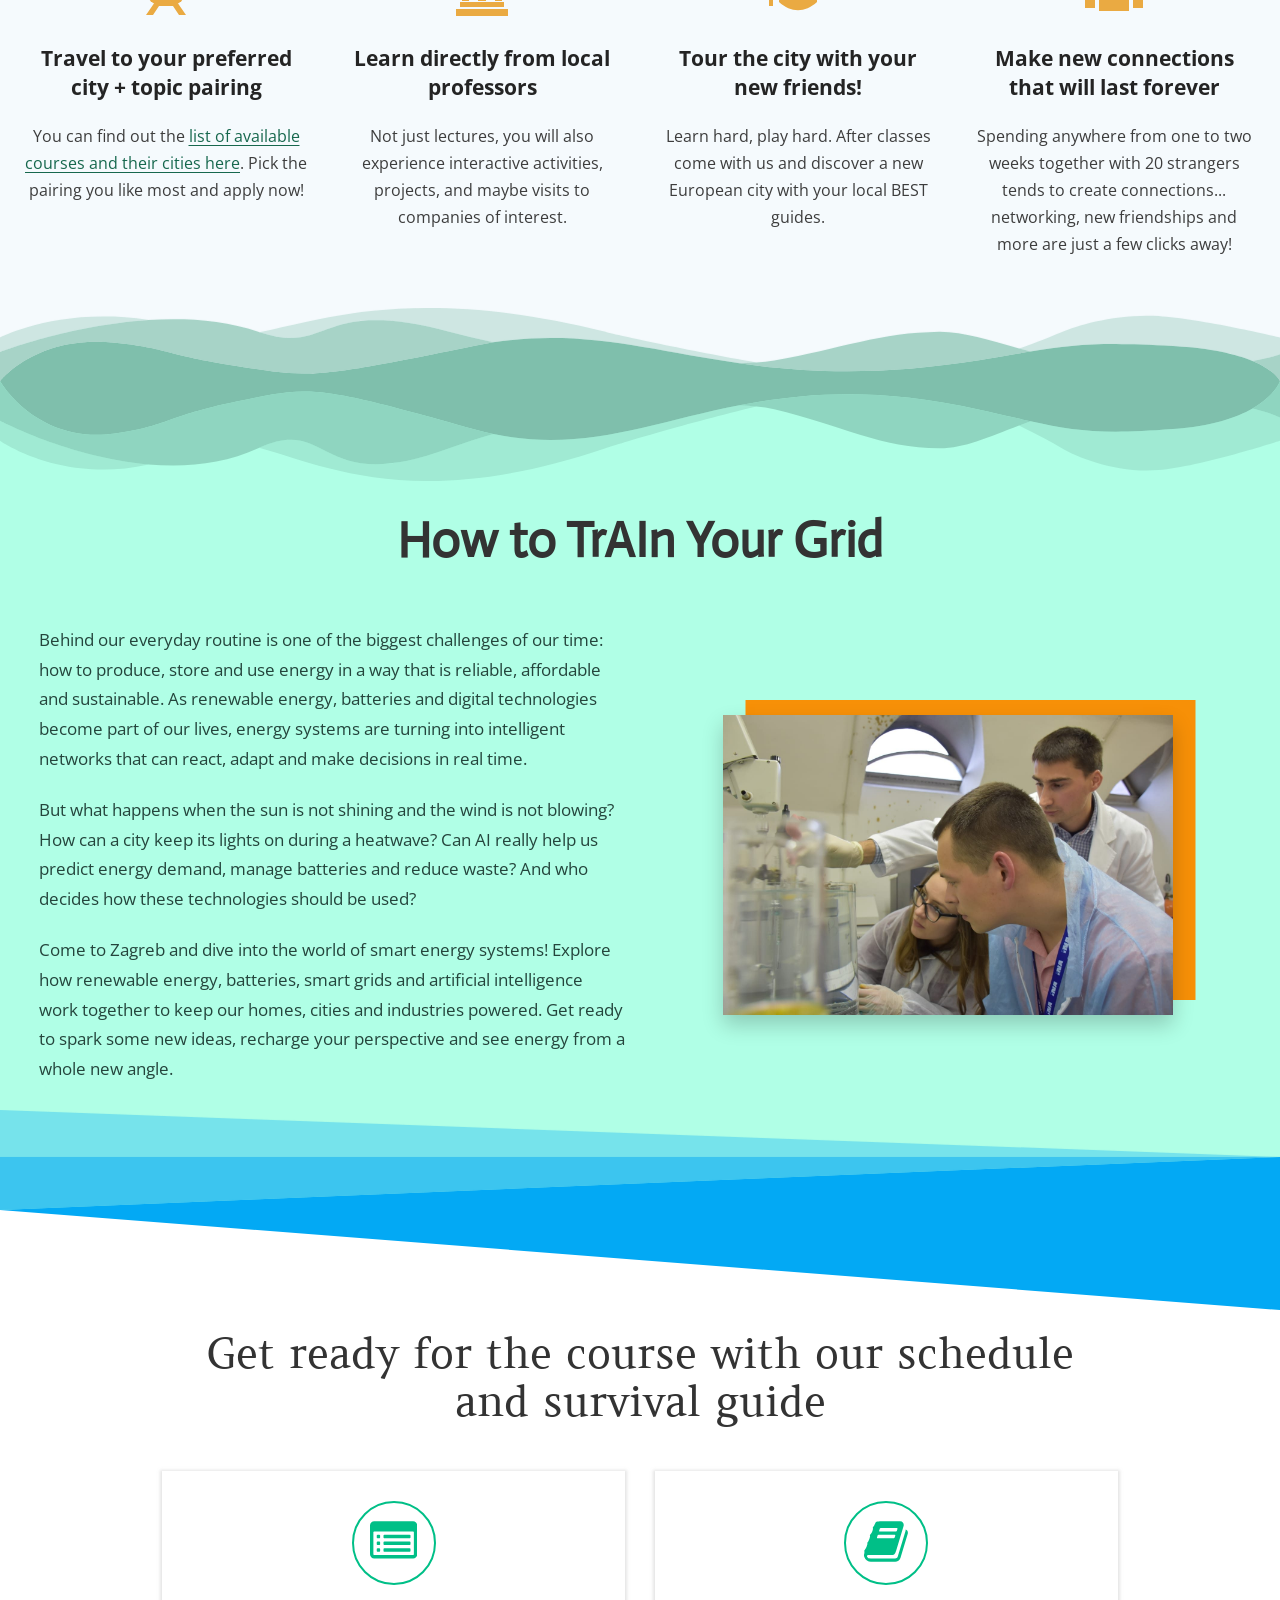
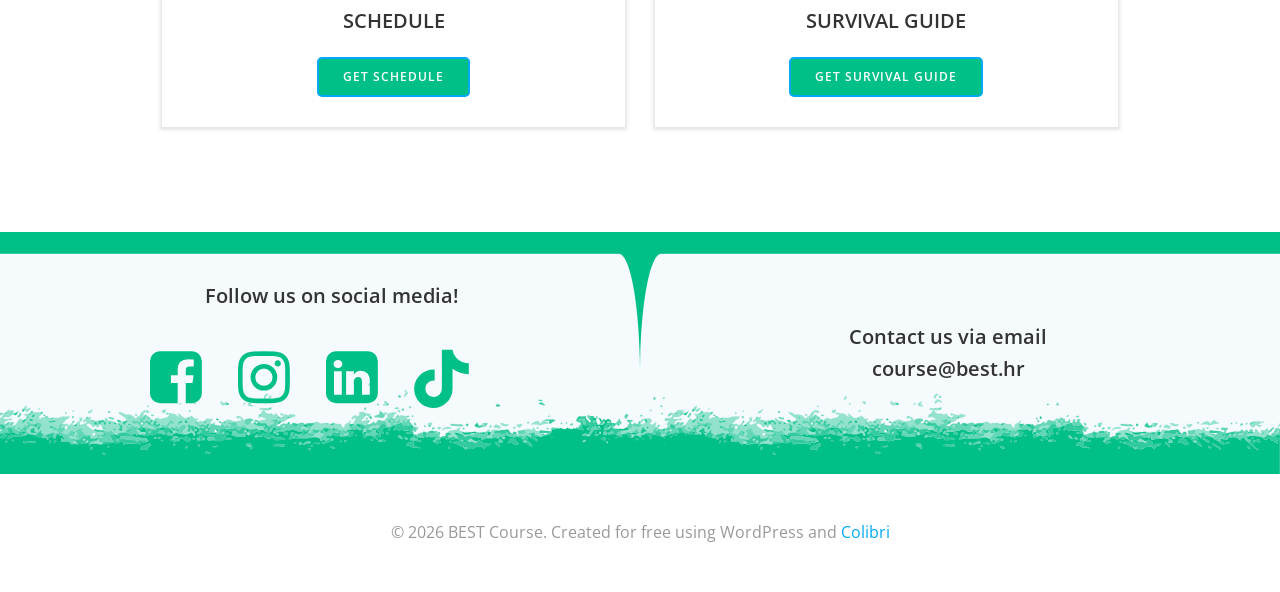
==== commit f7223fc2: "Merge branch 'main' into dev # Conflicts: #	index.html #	mesmerize/index.html" ====
--- a/index.html
+++ b/index.html
@@ -2495,7 +2495,7 @@
                     <!---->
                     <div data-colibri-id="406-h5" class="d-flex align-items-center text-lg-left text-md-left text-left justify-content-lg-start justify-content-md-start justify-content-start style-5 style-local-406-h5 position-relative h-element">
                       <!---->
-                      <a rel="home" href="index.html" h-use-smooth-scroll="true" class="d-flex align-items-center"><img src="assets/img/best-courses-logo-white.png" class="h-logo__image h-logo__image_h logo-image style-5-image style-local-406-h5-image" alt="BEST Courses" width="221" height="77" /><img src="assets/img/best-courses-logo-black.png" class="h-logo__alt-image h-logo__alt-image_h logo-alt-image style-5-image style-local-406-h5-image" alt="BEST Courses" width="221" height="77" /></a>
+                      <a rel="home" href="index.html" h-use-smooth-scroll="true" class="d-flex align-items-center"><span class="h-logo__text h-logo__text_h logo-text d-inline-block style-5-text style-local-406-h5-text">BEST Course</span></a>
                     </div>
                   </div>
                 </div>
@@ -2553,7 +2553,7 @@
                                         <!---->
                                         <div data-colibri-id="406-h15" class="d-flex align-items-center text-lg-center text-md-center text-center justify-content-lg-center justify-content-md-center justify-content-center style-14 style-local-406-h15 position-relative h-element">
                                           <!---->
-                                          <a rel="home" href="index.html" h-use-smooth-scroll="true" class="d-flex align-items-center"><img src="assets/img/best-courses-logo-white.png" class="h-logo__image h-logo__image_h logo-image style-14-image style-local-406-h15-image" alt="BEST Courses" width="221" height="77" /><img src="assets/img/best-courses-logo-black.png" class="h-logo__alt-image h-logo__alt-image_h logo-alt-image style-14-image style-local-406-h15-image" alt="BEST Courses" width="221" height="77" /></a>
+                                          <a rel="home" href="index.html" h-use-smooth-scroll="true" class="d-flex align-items-center"><span class="h-logo__text h-logo__text_h logo-text d-inline-block style-14-text style-local-406-h15-text">BEST Course</span></a>
                                         </div>
                                       </div>
                                     </div>
@@ -2826,8 +2826,8 @@
                 </div>
                 <div data-colibri-id="1390-c16" class="h-lead h-text h-text-component style-652 style-local-1390-c16 position-relative h-element">
 <div>
+<p>In this event, participants attend lectures given by the university&#8217;s teaching staff or by experts from companies. At the end of the course students are examined in order to evaluate their success.</p>
 <p>A BEST Course is an optimised event and should fulfill these general criteria: provide new knowledge or skills for participants, being taught by professional people.</p>
-<p>In this event, participants attend lectures given by the university&#8217;s teaching staff or by experts from companies. At the end of the course students are examined in order to evaluate their success.</p>
 </div>
 </div>
               </div>
@@ -4150,13 +4150,6 @@
     </div>
     <div class="h-section-grid-container h-section-boxed-container">
       <!---->
-<section class="course-contacts" aria-labelledby="course-contacts-title">
-<h3 id="course-contacts-title">Contact the organisers</h3>
-<div class="course-contacts-grid">
-<article class="course-contact"><span class="course-contact-photo"><img src="assets/img/contacts/elena-popovic.jpg" alt="" width="160" height="160" loading="lazy" /></span><p class="course-contact-role">Main Organiser</p><h4>Elena Popović</h4><p><a href="tel:+385955830565">+385 95 583 0565</a></p><p><a href="mailto:elena.popovic@best-eu.org">elena.popovic@best-eu.org</a></p></article>
-<article class="course-contact"><span class="course-contact-photo"><img src="assets/img/contacts/ivan-androsevic.jpg" alt="" width="160" height="160" loading="lazy" /></span><p class="course-contact-role">President</p><h4>Ivan Androšević</h4><p><a href="tel:+385921918111">+385 92 191 8111</a></p><p><a href="mailto:ivan.androsevic@best-eu.org">ivan.androsevic@best-eu.org</a></p></article>
-</div>
-</section>
       <div data-colibri-id="412-f3" class="h-row-container gutters-row-lg-0 gutters-row-md-0 gutters-row-0 gutters-row-v-lg-0 gutters-row-v-md-0 gutters-row-v-0 style-435 style-local-412-f3 position-relative">
         <!---->
         <div class="h-row justify-content-lg-center justify-content-md-center justify-content-center align-items-lg-stretch align-items-md-stretch align-items-stretch gutters-col-lg-0 gutters-col-md-0 gutters-col-0 gutters-col-v-lg-0 gutters-col-v-md-0 gutters-col-v-0">
@@ -4243,7 +4236,6 @@
           </div>
         </div>
       </div>
-<div class="course-zagreb-logo"><img src="assets/img/best-zagreb-logo-black.png" alt="BEST Zagreb" width="210" height="124" loading="lazy" /></div>
     </div>
   </div>
   <div data-colibri-component="section" data-colibri-id="412-f19" id="copyright" class="h-section h-section-global-spacing d-flex align-items-lg-center align-items-md-center align-items-center style-64 style-local-412-f19 position-relative">
--- a/assets/css/course-2027.css
+++ b/assets/css/course-2027.css
@@ -19,19 +19,6 @@
 #features .style-local-1390-c28-outer, #features .style-local-1390-c33-outer { flex: 0 0 40%; max-width: 40%; }
 [data-colibri-id="406-h31"][aria-disabled="true"] { pointer-events: none; }
 a:focus-visible { outline: 3px solid #eaaa42; outline-offset: 5px; }
-.course-contacts { width: 100%; margin: 0 0 56px; text-align: center; }
-.course-contacts h3 { margin: 0 0 36px; font-size: clamp(24px, 2.6vw, 32px); font-weight: 700; line-height: 1.25; color: #242424; }
-.course-contacts-grid { display: grid; grid-template-columns: repeat(2, minmax(0, 300px)); justify-content: center; gap: 48px; }
-.course-contact { min-width: 0; }
-.course-contact-photo { display: block; width: 160px; height: 160px; margin: 0 auto 20px; border-radius: 50%; overflow: hidden; background: #e3ece9; }
-.course-contact-photo img { display: block; width: 100%; height: 100%; object-fit: cover; transform: scale(1.5); transform-origin: 50% 38%; }
-.course-contact-role { margin: 0 0 6px; font-size: 14px; font-weight: 700; line-height: 1.4; letter-spacing: 0.08em; text-transform: uppercase; color: #17684e; }
-.course-contact h4 { margin: 0 0 12px; font-size: 21px; font-weight: 700; line-height: 1.4; color: #242424; }
-.course-contact p { margin: 0 0 4px; font-size: 16px; line-height: 1.6; color: #3d3d3d; }
-.course-contact a { color: #17684e; text-decoration: underline; text-underline-offset: 3px; overflow-wrap: anywhere; }
-.course-contact a:hover { color: #124d3b; }
-.course-zagreb-logo { margin: 40px 0 0; text-align: center; }
-.course-zagreb-logo img { display: inline-block; width: auto; height: 72px; }
 @media (max-width: 1050px) {
   .course-benefits-grid { grid-template-columns: repeat(2, minmax(0, 1fr)); gap: 40px 32px; }
 }
@@ -43,6 +30,5 @@
   .course-benefit { max-width: 360px; margin: 0 auto; }
   .course-benefit h4 { font-size: 21px; margin-bottom: 12px; }
   .course-benefit svg { margin-bottom: 16px; }
-  .course-contacts-grid { grid-template-columns: minmax(0, 320px); gap: 40px; }
   #features .style-local-1390-c28-outer, #features .style-local-1390-c33-outer { flex: 0 0 100%; max-width: 100%; }
 }
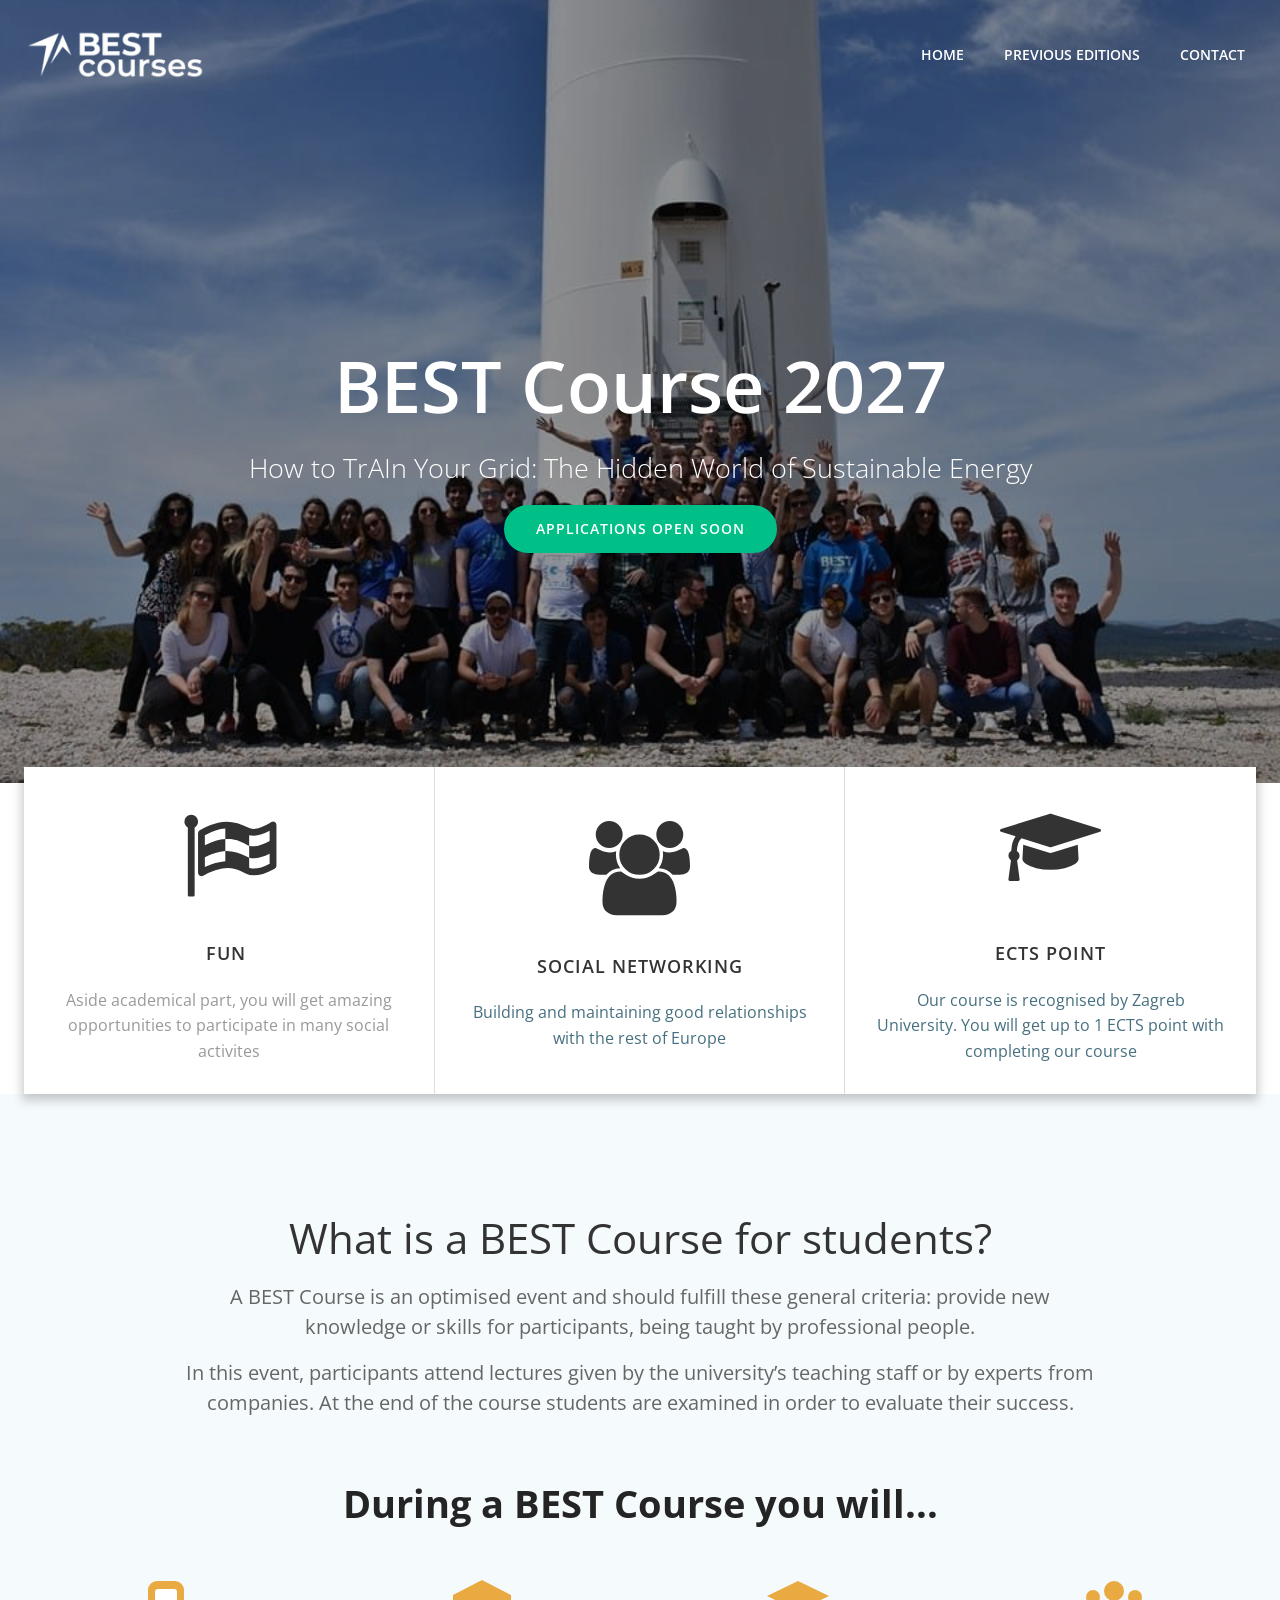
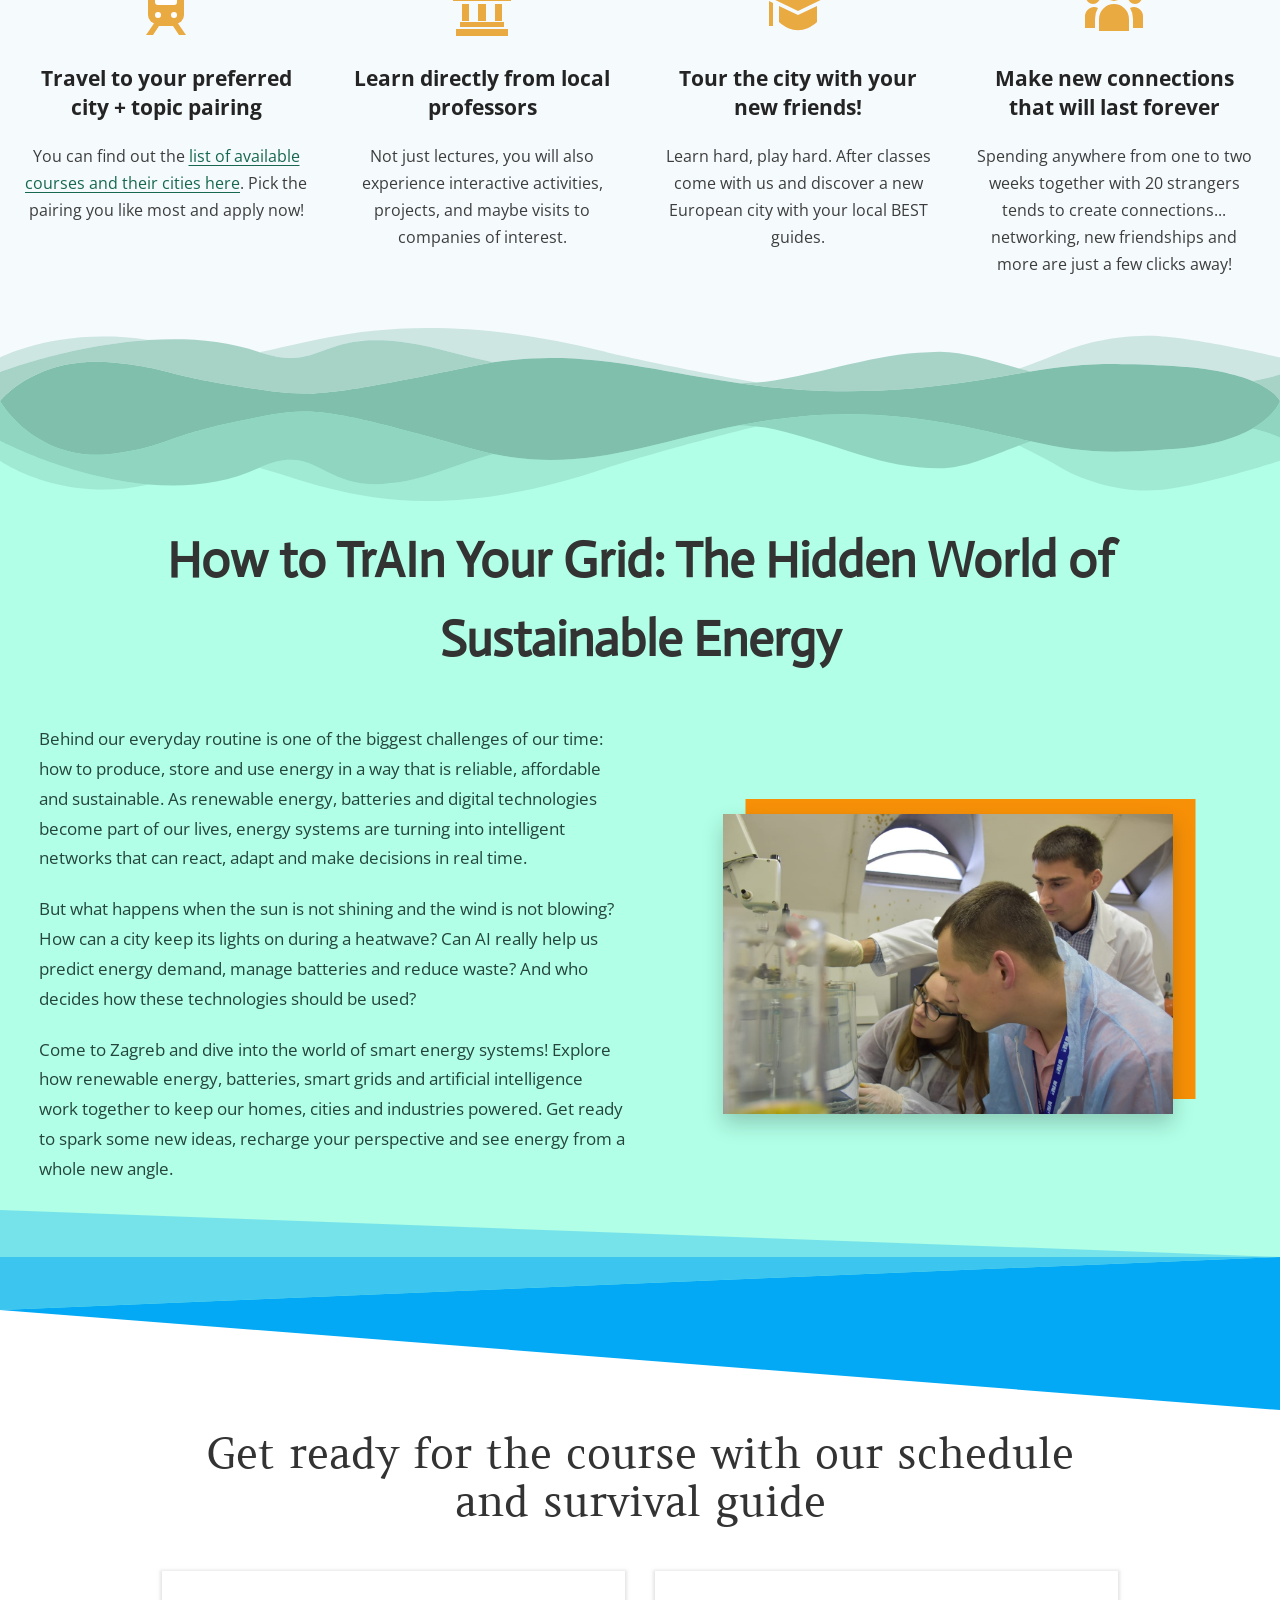
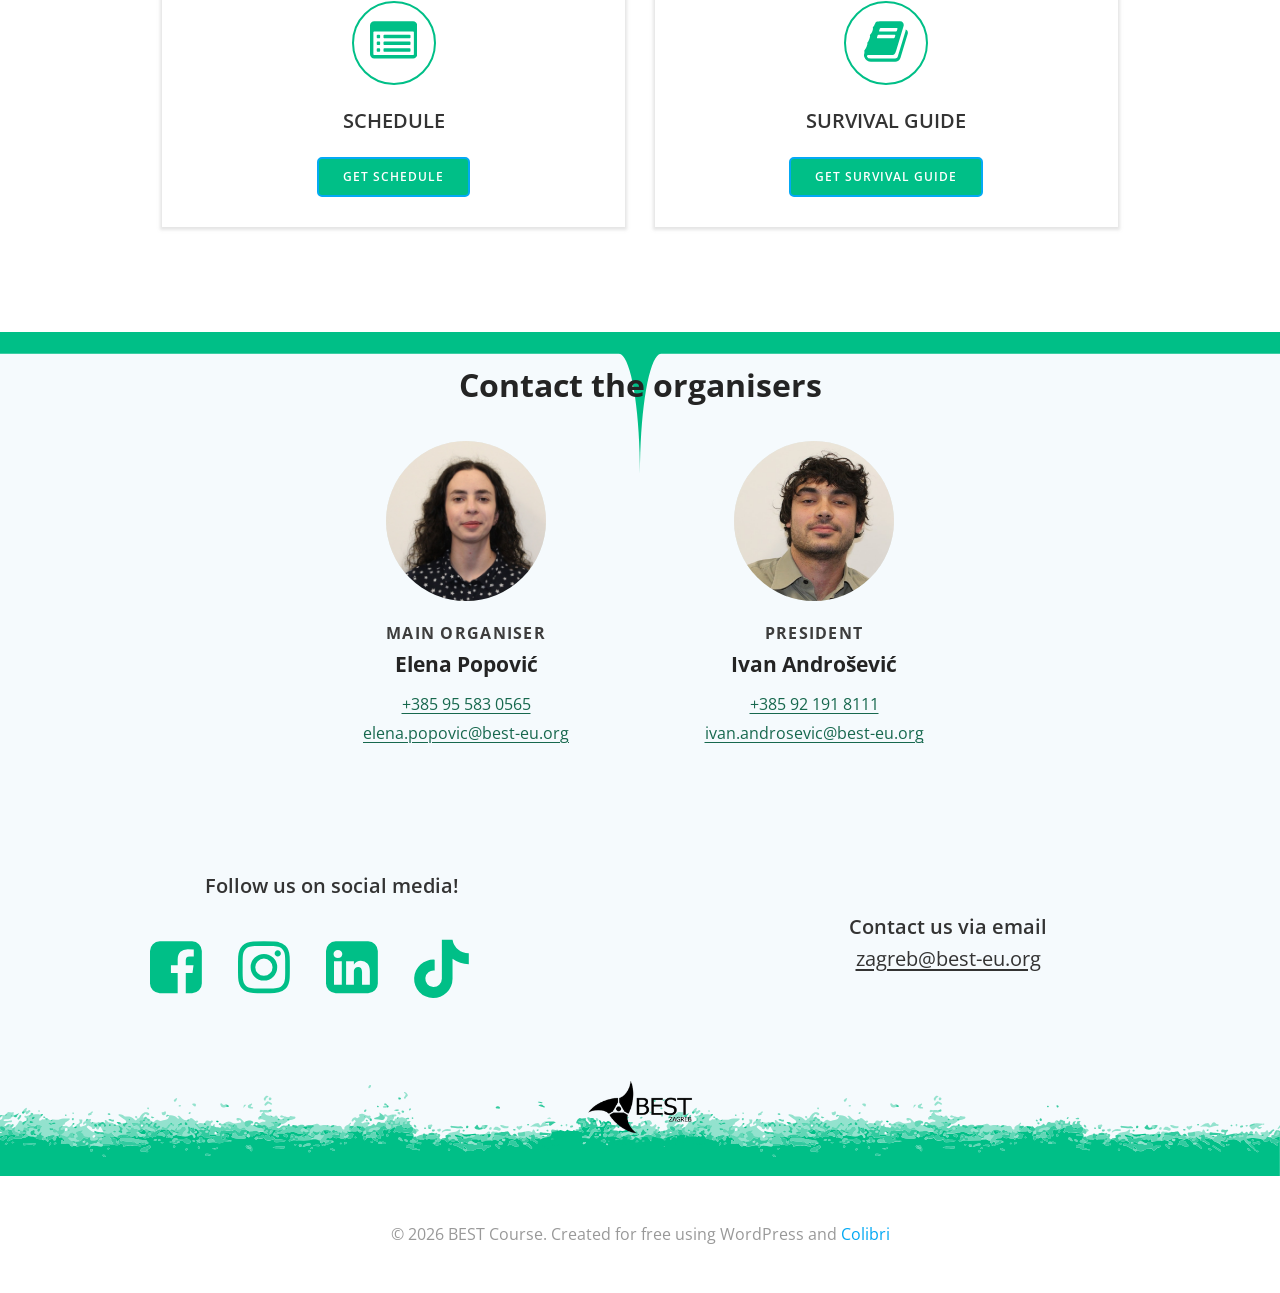
==== commit 83c50423: "Use the full course title and the BEST Zagreb team address - Title the course "How to TrAIn Your Gri" ====
--- a/index.html
+++ b/index.html
@@ -4,7 +4,7 @@
     <meta charset="UTF-8">
     <meta name="viewport" content="width=device-width, initial-scale=1">
     <link rel="profile" href="http://gmpg.org/xfn/11">
-	<title>How to TrAIn Your Grid | BEST Course Zagreb 2027</title>
+	<title>How to TrAIn Your Grid: The Hidden World of Sustainable Energy | BEST Course Zagreb 2027</title>
 <link rel='dns-prefetch' href='//fonts.googleapis.com' />
 <link rel='dns-prefetch' href='//s.w.org' />
 <!-- This site uses the Google Analytics by MonsterInsights plugin v7.10.4 - Using Analytics tracking - https://www.monsterinsights.com/ -->
@@ -2495,7 +2495,7 @@
                     <!---->
                     <div data-colibri-id="406-h5" class="d-flex align-items-center text-lg-left text-md-left text-left justify-content-lg-start justify-content-md-start justify-content-start style-5 style-local-406-h5 position-relative h-element">
                       <!---->
-                      <a rel="home" href="index.html" h-use-smooth-scroll="true" class="d-flex align-items-center"><span class="h-logo__text h-logo__text_h logo-text d-inline-block style-5-text style-local-406-h5-text">BEST Course</span></a>
+                      <a rel="home" href="index.html" h-use-smooth-scroll="true" class="d-flex align-items-center"><img src="assets/img/best-courses-logo-white.png" class="h-logo__image h-logo__image_h logo-image style-5-image style-local-406-h5-image" alt="BEST Courses" width="221" height="77" /><img src="assets/img/best-courses-logo-black.png" class="h-logo__alt-image h-logo__alt-image_h logo-alt-image style-5-image style-local-406-h5-image" alt="BEST Courses" width="221" height="77" /></a>
                     </div>
                   </div>
                 </div>
@@ -2553,7 +2553,7 @@
                                         <!---->
                                         <div data-colibri-id="406-h15" class="d-flex align-items-center text-lg-center text-md-center text-center justify-content-lg-center justify-content-md-center justify-content-center style-14 style-local-406-h15 position-relative h-element">
                                           <!---->
-                                          <a rel="home" href="index.html" h-use-smooth-scroll="true" class="d-flex align-items-center"><span class="h-logo__text h-logo__text_h logo-text d-inline-block style-14-text style-local-406-h15-text">BEST Course</span></a>
+                                          <a rel="home" href="index.html" h-use-smooth-scroll="true" class="d-flex align-items-center"><img src="assets/img/best-courses-logo-white.png" class="h-logo__image h-logo__image_h logo-image style-14-image style-local-406-h15-image" alt="BEST Courses" width="221" height="77" /><img src="assets/img/best-courses-logo-black.png" class="h-logo__alt-image h-logo__alt-image_h logo-alt-image style-14-image style-local-406-h15-image" alt="BEST Courses" width="221" height="77" /></a>
                                         </div>
                                       </div>
                                     </div>
@@ -2653,7 +2653,7 @@
                   <!---->
                   <!---->
                   <div class="">
-                    <h1>How to TrAIn Your Grid</h1>
+                    <h1>How to TrAIn Your Grid: The Hidden World of Sustainable Energy</h1>
                   </div>
                 </div>
                 <div data-colibri-id="406-h30" class="h-x-container style-30 style-local-406-h30 position-relative h-element">
@@ -2826,8 +2826,8 @@
                 </div>
                 <div data-colibri-id="1390-c16" class="h-lead h-text h-text-component style-652 style-local-1390-c16 position-relative h-element">
 <div>
+<p>A BEST Course is an optimised event and should fulfill these general criteria: provide new knowledge or skills for participants, being taught by professional people.</p>
 <p>In this event, participants attend lectures given by the university&#8217;s teaching staff or by experts from companies. At the end of the course students are examined in order to evaluate their success.</p>
-<p>A BEST Course is an optimised event and should fulfill these general criteria: provide new knowledge or skills for participants, being taught by professional people.</p>
 </div>
 </div>
               </div>
@@ -2888,7 +2888,7 @@
               <div data-colibri-id="1390-c20" class="h-global-transition-all h-heading style-656 style-local-1390-c20 position-relative h-element">
                 <!---->
                 <!---->
-                <h1 class=""><strong>How to TrAIn Your Grid</strong></h1>
+                <h1 class=""><strong>How to TrAIn Your Grid: The Hidden World of Sustainable Energy</strong></h1>
               </div>
             </div>
           </div>
@@ -4150,6 +4150,13 @@
     </div>
     <div class="h-section-grid-container h-section-boxed-container">
       <!---->
+<section class="course-contacts" aria-labelledby="course-contacts-title">
+<h3 id="course-contacts-title">Contact the organisers</h3>
+<div class="course-contacts-grid">
+<article class="course-contact"><span class="course-contact-photo"><img src="assets/img/contacts/elena-popovic.jpg" alt="" width="160" height="160" loading="lazy" /></span><p class="course-contact-role">Main Organiser</p><h4>Elena Popović</h4><p><a href="tel:+385955830565">+385 95 583 0565</a></p><p><a href="mailto:elena.popovic@best-eu.org">elena.popovic@best-eu.org</a></p></article>
+<article class="course-contact"><span class="course-contact-photo"><img src="assets/img/contacts/ivan-androsevic.jpg" alt="" width="160" height="160" loading="lazy" /></span><p class="course-contact-role">President</p><h4>Ivan Androšević</h4><p><a href="tel:+385921918111">+385 92 191 8111</a></p><p><a href="mailto:ivan.androsevic@best-eu.org">ivan.androsevic@best-eu.org</a></p></article>
+</div>
+</section>
       <div data-colibri-id="412-f3" class="h-row-container gutters-row-lg-0 gutters-row-md-0 gutters-row-0 gutters-row-v-lg-0 gutters-row-v-md-0 gutters-row-v-0 style-435 style-local-412-f3 position-relative">
         <!---->
         <div class="h-row justify-content-lg-center justify-content-md-center justify-content-center align-items-lg-stretch align-items-md-stretch align-items-stretch gutters-col-lg-0 gutters-col-md-0 gutters-col-0 gutters-col-v-lg-0 gutters-col-v-md-0 gutters-col-v-0">
@@ -4229,13 +4236,14 @@
                   <!---->
                   <!---->
                   <h4 class="">Contact us via email
-                    <br>course@best.hr</h4>
+                    <br><a href="mailto:zagreb@best-eu.org">zagreb@best-eu.org</a></h4>
                 </div>
               </div>
             </div>
           </div>
         </div>
       </div>
+<div class="course-zagreb-logo"><img src="assets/img/best-zagreb-logo-black.png" alt="BEST Zagreb" width="210" height="124" loading="lazy" /></div>
     </div>
   </div>
   <div data-colibri-component="section" data-colibri-id="412-f19" id="copyright" class="h-section h-section-global-spacing d-flex align-items-lg-center align-items-md-center align-items-center style-64 style-local-412-f19 position-relative">
--- a/assets/css/course-2027.css
+++ b/assets/css/course-2027.css
@@ -15,10 +15,24 @@
 #contact [data-colibri-id="412-f6"] > .h-row > .h-column { flex: 0 0 auto; width: auto; max-width: none; }
 #contact [data-colibri-id="412-f6"] .h-column__inner { padding-left: 0; padding-right: 0; }
 #contact [data-colibri-id="412-f6"] .h-svg-icon { width: 64px; height: 64px; font-size: 64px; }
+#contact [data-colibri-id="412-f14"] a { color: inherit; text-decoration: underline; text-underline-offset: 3px; }
 #features [data-colibri-id="1390-c28"], #features [data-colibri-id="1390-c33"] { width: 100%; }
 #features .style-local-1390-c28-outer, #features .style-local-1390-c33-outer { flex: 0 0 40%; max-width: 40%; }
 [data-colibri-id="406-h31"][aria-disabled="true"] { pointer-events: none; }
 a:focus-visible { outline: 3px solid #eaaa42; outline-offset: 5px; }
+.course-contacts { width: 100%; margin: 0 0 56px; text-align: center; }
+.course-contacts h3 { margin: 0 0 36px; font-size: clamp(24px, 2.6vw, 32px); font-weight: 700; line-height: 1.25; color: #242424; }
+.course-contacts-grid { display: grid; grid-template-columns: repeat(2, minmax(0, 300px)); justify-content: center; gap: 48px; }
+.course-contact { min-width: 0; }
+.course-contact-photo { display: block; width: 160px; height: 160px; margin: 0 auto 20px; border-radius: 50%; overflow: hidden; background: #e3ece9; }
+.course-contact-photo img { display: block; width: 100%; height: 100%; object-fit: cover; transform: scale(1.5); transform-origin: 50% 38%; }
+.course-contact-role { margin: 0 0 6px; font-size: 14px; font-weight: 700; line-height: 1.4; letter-spacing: 0.08em; text-transform: uppercase; color: #17684e; }
+.course-contact h4 { margin: 0 0 12px; font-size: 21px; font-weight: 700; line-height: 1.4; color: #242424; }
+.course-contact p { margin: 0 0 4px; font-size: 16px; line-height: 1.6; color: #3d3d3d; }
+.course-contact a { color: #17684e; text-decoration: underline; text-underline-offset: 3px; overflow-wrap: anywhere; }
+.course-contact a:hover { color: #124d3b; }
+.course-zagreb-logo { margin: 40px 0 0; text-align: center; }
+.course-zagreb-logo img { display: inline-block; width: auto; height: 72px; }
 @media (max-width: 1050px) {
   .course-benefits-grid { grid-template-columns: repeat(2, minmax(0, 1fr)); gap: 40px 32px; }
 }
@@ -30,5 +44,6 @@
   .course-benefit { max-width: 360px; margin: 0 auto; }
   .course-benefit h4 { font-size: 21px; margin-bottom: 12px; }
   .course-benefit svg { margin-bottom: 16px; }
+  .course-contacts-grid { grid-template-columns: minmax(0, 320px); gap: 40px; }
   #features .style-local-1390-c28-outer, #features .style-local-1390-c33-outer { flex: 0 0 100%; max-width: 100%; }
 }
